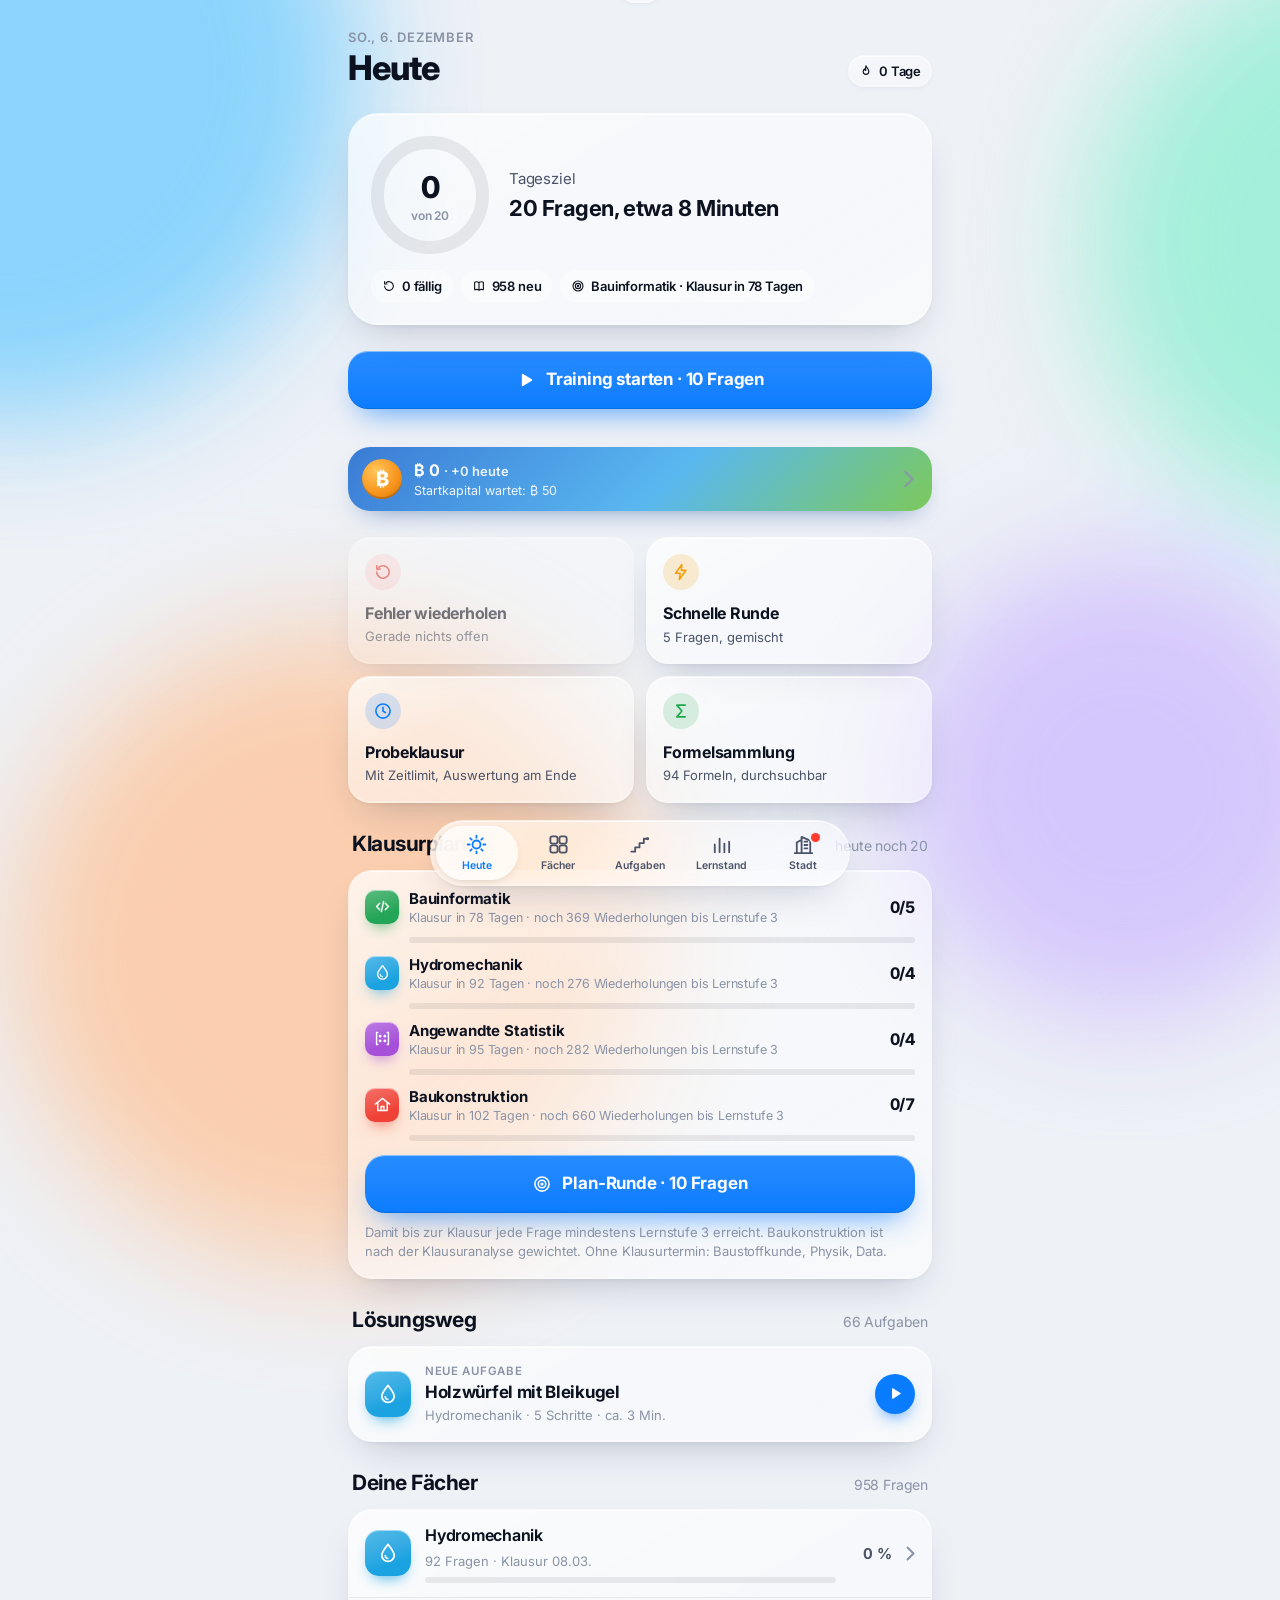
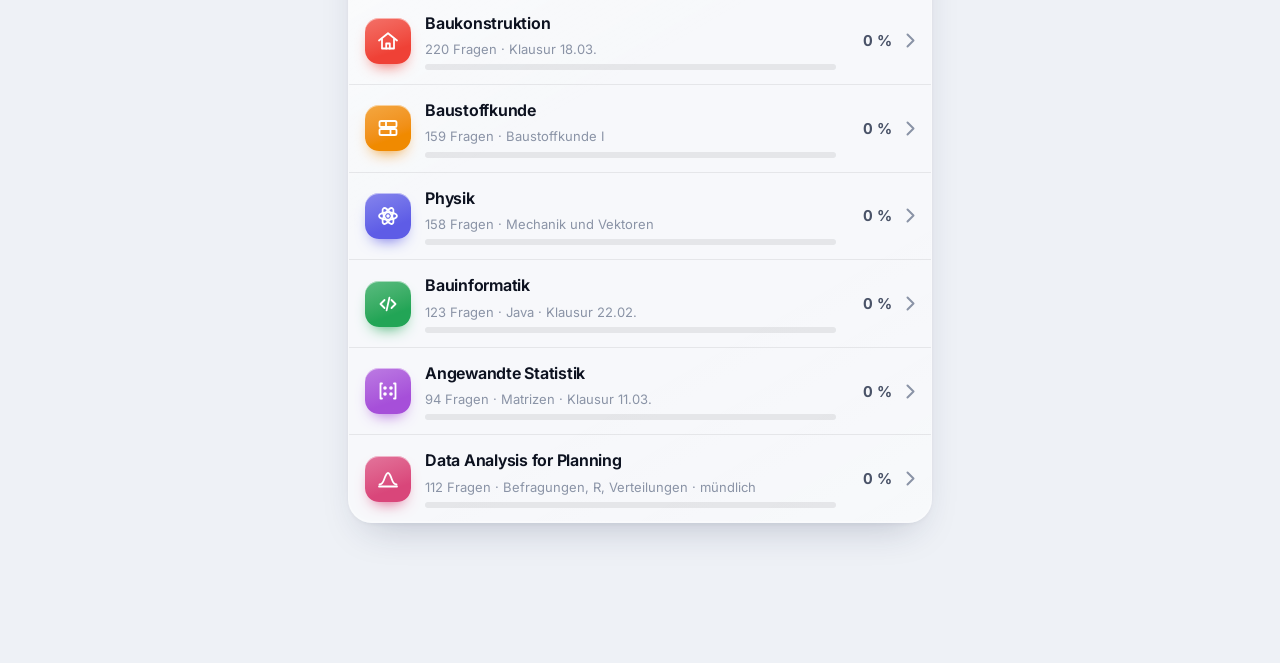
==== index.html @ c666f037 "Klausurduell 2.5: Erinnerungen per Push – Lernerinnerung, Serie in Gefahr, Werk vor Stillstand, Woch" ====
<!doctype html>
<html lang="de"><head><meta charset="utf-8">
<meta name="viewport" content="width=device-width, initial-scale=1, viewport-fit=cover">
<meta name="apple-mobile-web-app-capable" content="yes"><meta name="mobile-web-app-capable" content="yes">
<meta name="apple-mobile-web-app-status-bar-style" content="black-translucent">
<meta name="apple-mobile-web-app-title" content="Klausurduell">
<meta name="theme-color" content="#eef1f6" media="(prefers-color-scheme: light)">
<meta name="theme-color" content="#07090f" media="(prefers-color-scheme: dark)">
<link rel="manifest" href="manifest.webmanifest">
<link rel="apple-touch-icon" href="icons/icon-180.png">
<link rel="icon" type="image/png" href="icons/icon-192.png">
<style>:root{padding-top:env(safe-area-inset-top,0px);padding-bottom:env(safe-area-inset-bottom,0px)}[hidden]{display:none!important}</style>
<title>Klausurduell</title>
<link rel="preconnect" href="https://fonts.googleapis.com">
<link rel="preconnect" href="https://fonts.gstatic.com" crossorigin>
<link rel="stylesheet" href="https://fonts.googleapis.com/css2?family=Inter:wght@400;500;600;700;800&display=swap">
<style>
/* Layout: one-column iOS-style app, large titles, floating Liquid-Glass tab bar over a slow ambient light field. */
:root{
  --font: -apple-system, BlinkMacSystemFont, "SF Pro Text", "SF Pro Display", "Inter", "Segoe UI", system-ui, sans-serif;
  --bg:#eef1f6; --ink:#0d1220; --ink-2:#4a5368; --ink-3:#8a93a6;
  --glass:rgba(255,255,255,.52); --glass-strong:rgba(255,255,255,.72); --glass-soft:rgba(255,255,255,.34);
  --edge:rgba(255,255,255,.75); --edge-2:rgba(255,255,255,.25); --hair:rgba(13,18,32,.08);
  --shadow:0 18px 40px -18px rgba(28,40,80,.28), 0 2px 6px -2px rgba(28,40,80,.08);
  --spec:rgba(255,255,255,.85);
  --accent:#0a7cff; --accent-ink:#ffffff;
  --ok:#1fa64a; --ok-soft:rgba(52,199,89,.16); --bad:#e5342a; --bad-soft:rgba(255,69,58,.14); --warn:#f59e0b;
  --blob1:#7cc4ff; --blob2:#9be7d0; --blob3:#ffc4a3; --blob4:#c7b8ff;
  --scrim:rgba(10,14,25,.28);
  --c-hydro:#1aa3e0; --c-phys:#5e5ce6; --c-bsk:#f08a00; --c-bauko:#ef4136; --c-binf:#22a556; --c-stat:#a64fd9; --c-dap:#d9467a;
}
@media (prefers-color-scheme: dark){ :root:not([data-theme="light"]){
  --bg:#07090f; --ink:#f3f5fa; --ink-2:#b3bacb; --ink-3:#7b8397;
  --glass:rgba(40,46,62,.42); --glass-strong:rgba(56,63,84,.62); --glass-soft:rgba(30,35,48,.32);
  --edge:rgba(255,255,255,.18); --edge-2:rgba(255,255,255,.05); --hair:rgba(255,255,255,.08);
  --shadow:0 20px 44px -18px rgba(0,0,0,.7), 0 2px 6px -2px rgba(0,0,0,.4);
  --spec:rgba(255,255,255,.22);
  --accent:#2f8cff; --ok:#34c759; --ok-soft:rgba(52,199,89,.3); --bad:#ff5a4f; --bad-soft:rgba(255,69,58,.26);
  --blob1:#1d4f9a; --blob2:#0f5d55; --blob3:#6b2f3a; --blob4:#3a2c7a; --scrim:rgba(0,0,0,.5);
  color-scheme:dark }}
:root[data-theme="dark"]{
  --bg:#07090f; --ink:#f3f5fa; --ink-2:#b3bacb; --ink-3:#7b8397;
  --glass:rgba(40,46,62,.42); --glass-strong:rgba(56,63,84,.62); --glass-soft:rgba(30,35,48,.32);
  --edge:rgba(255,255,255,.18); --edge-2:rgba(255,255,255,.05); --hair:rgba(255,255,255,.08);
  --shadow:0 20px 44px -18px rgba(0,0,0,.7), 0 2px 6px -2px rgba(0,0,0,.4);
  --spec:rgba(255,255,255,.22);
  --accent:#2f8cff; --ok:#34c759; --ok-soft:rgba(52,199,89,.3); --bad:#ff5a4f; --bad-soft:rgba(255,69,58,.26);
  --blob1:#1d4f9a; --blob2:#0f5d55; --blob3:#6b2f3a; --blob4:#3a2c7a; --scrim:rgba(0,0,0,.5);
  color-scheme:dark }

*{box-sizing:border-box;-webkit-tap-highlight-color:transparent}
html,body{height:100%}
body{margin:0;background:var(--bg);color:var(--ink);font-family:var(--font);font-size:16px;line-height:1.4;
  -webkit-font-smoothing:antialiased;overflow-x:hidden;letter-spacing:-.011em}
button{font:inherit;color:inherit;border:0;background:none;cursor:pointer;padding:0}
button:focus-visible{outline:2px solid var(--accent);outline-offset:3px}
svg{display:block}

/* ambient light field */
.ambient{position:fixed;inset:-20%;z-index:0;pointer-events:none;filter:blur(60px) saturate(140%);opacity:.95}
.ambient i{position:absolute;border-radius:50%;opacity:.75;animation:drift 26s ease-in-out infinite alternate}
.ambient i:nth-child(1){width:55vmax;height:55vmax;left:-5%;top:-8%;background:var(--blob1)}
.ambient i:nth-child(2){width:46vmax;height:46vmax;right:-8%;top:10%;background:var(--blob2);animation-delay:-8s}
.ambient i:nth-child(3){width:50vmax;height:50vmax;left:15%;bottom:-15%;background:var(--blob3);animation-delay:-14s}
.ambient i:nth-child(4){width:36vmax;height:36vmax;right:10%;bottom:5%;background:var(--blob4);animation-delay:-20s}
.ambient.tint i:nth-child(1),.ambient.tint i:nth-child(4){background:var(--tint,var(--blob1));opacity:.42}
@keyframes drift{0%{transform:translate(0,0) scale(1)}50%{transform:translate(4%,6%) scale(1.08)}100%{transform:translate(-5%,2%) scale(.95)}}

/* glass material */
.glass{position:relative;background:var(--glass);border:1px solid var(--edge-2);
  -webkit-backdrop-filter:blur(26px) saturate(185%);backdrop-filter:blur(26px) saturate(185%);
  box-shadow:inset 0 1px 0 var(--edge), inset 0 -1px 0 var(--edge-2), var(--shadow);isolation:isolate}
.glass::before{content:"";position:absolute;inset:0;border-radius:inherit;pointer-events:none;z-index:-1;
  background:linear-gradient(150deg,var(--spec) 0%,transparent 34%,transparent 66%,rgba(255,255,255,.08) 100%);opacity:.55}
.press{transition:transform .35s cubic-bezier(.2,.9,.25,1.25), background-color .2s, box-shadow .2s}
.press:active{transform:scale(.965)}

/* shell */
.app{position:relative;z-index:1;max-width:620px;margin:0 auto;min-height:100%;
  padding-left:max(18px, env(safe-area-inset-left, 0px));padding-right:max(18px, env(safe-area-inset-right, 0px));
  padding-block:calc(18px + env(safe-area-inset-top, 0px)) 140px}
.view{display:flex;flex-direction:column;gap:26px;animation:viewIn .5s cubic-bezier(.2,.8,.2,1) both}
@keyframes viewIn{from{opacity:.0;transform:translateY(10px)}to{opacity:1;transform:none}}
.head{display:flex;align-items:flex-end;justify-content:space-between;gap:12px;padding-top:10px}
.eyebrow{font-size:13px;font-weight:600;color:var(--ink-3);text-transform:uppercase;letter-spacing:.06em}
h1{font-size:34px;line-height:1.08;font-weight:800;letter-spacing:-.03em;margin:4px 0 0;text-wrap:balance}
h2{font-size:21px;font-weight:700;letter-spacing:-.022em;margin:0}
.sec{display:flex;flex-direction:column;gap:12px}
.sec-h{display:flex;justify-content:space-between;align-items:baseline;padding:0 4px}
.sec-h small{color:var(--ink-3);font-size:14px}
.round{width:42px;height:42px;border-radius:50%;display:grid;place-items:center;flex:none}
.round svg{width:20px;height:20px}

/* today hero */
.hero{border-radius:30px;padding:22px;display:grid;grid-template-columns:auto 1fr;gap:16px 20px;align-items:center}
.ring{position:relative;width:118px;height:118px}
.ring svg{width:100%;height:100%;transform:rotate(-90deg)}
.ring .num{position:absolute;inset:0;display:flex;flex-direction:column;align-items:center;justify-content:center}
.ring .num b{font-size:30px;font-weight:800;letter-spacing:-.03em;font-variant-numeric:tabular-nums}
.ring .num span{font-size:12px;color:var(--ink-3);font-weight:600}
.hero-t{display:flex;flex-direction:column;gap:6px;min-width:0}
.hero-t .lbl{font-size:15px;color:var(--ink-2)}
.hero-t .big{font-size:22px;font-weight:700;letter-spacing:-.02em;line-height:1.2}
.chips{display:flex;gap:8px;flex-wrap:wrap;margin-top:6px}
.chip{display:inline-flex;align-items:center;gap:6px;font-size:13px;font-weight:600;padding:6px 10px;border-radius:99px;background:var(--glass-soft);border:1px solid var(--edge-2)}
.chip svg{width:14px;height:14px}
.cta{display:flex;align-items:center;justify-content:center;gap:10px;width:100%;height:58px;border-radius:20px;
  background:linear-gradient(180deg,color-mix(in srgb,var(--accent) 88%,white) 0%,var(--accent) 100%);color:var(--accent-ink);
  font-size:17px;font-weight:700;letter-spacing:-.01em;
  box-shadow:inset 0 1px 0 rgba(255,255,255,.45), inset 0 -1px 0 rgba(0,0,0,.12), 0 14px 30px -12px color-mix(in srgb,var(--accent) 70%,transparent)}
.cta svg{width:20px;height:20px}
.cta[disabled]{opacity:.45;pointer-events:none}
.tiles{display:grid;grid-template-columns:1fr 1fr;gap:12px}
.tile{border-radius:22px;padding:16px;display:flex;flex-direction:column;gap:12px;text-align:left;min-height:122px}
.tile .round{width:36px;height:36px}
.tile b{font-size:16px;font-weight:700;letter-spacing:-.015em}
.tile span{font-size:13px;color:var(--ink-2)}

/* subject icon */
.ico{width:46px;height:46px;border-radius:14px;display:grid;place-items:center;flex:none;color:#fff;
  background:linear-gradient(160deg,color-mix(in srgb,var(--c) 75%,white) 0%,var(--c) 70%);
  box-shadow:inset 0 1px 0 rgba(255,255,255,.5),0 8px 16px -8px var(--c)}
.ico svg{width:24px;height:24px}
.ico.sm{width:34px;height:34px;border-radius:10px}.ico.sm svg{width:19px;height:19px}

/* subject rows */
.list{border-radius:24px;overflow:hidden}
.row{display:flex;align-items:center;gap:14px;padding:14px 16px;width:100%;text-align:left}
.row+.row{border-top:1px solid var(--hair)}
.row .t{flex:1;min-width:0;display:flex;flex-direction:column;gap:6px}
.row .t b{font-size:16px;font-weight:650;letter-spacing:-.015em}
.row .t small{font-size:13px;color:var(--ink-3)}
.bar{height:6px;border-radius:99px;background:var(--hair);overflow:hidden}
.bar>div{height:100%;border-radius:inherit;background:var(--c,var(--accent));transition:width .8s cubic-bezier(.2,.8,.2,1)}
.row .pct{font-size:15px;font-weight:700;font-variant-numeric:tabular-nums;color:var(--ink-2);min-width:42px;text-align:right}
.chev{width:9px;height:15px;color:var(--ink-3);flex:none}

/* stats */
.statgrid{display:grid;grid-template-columns:repeat(3,1fr);gap:10px}
.stat{border-radius:20px;padding:14px;display:flex;flex-direction:column;gap:2px}
.stat b{font-size:26px;font-weight:800;letter-spacing:-.03em;font-variant-numeric:tabular-nums}
.stat span{font-size:12.5px;color:var(--ink-3);font-weight:600}
.panel{border-radius:24px;padding:18px;display:flex;flex-direction:column;gap:14px}
.week{display:grid;grid-template-columns:repeat(7,1fr);gap:8px;align-items:end;height:120px}
.week .col{display:flex;flex-direction:column;align-items:center;gap:6px;height:100%;justify-content:flex-end}
.week .b{width:100%;max-width:26px;border-radius:8px;background:var(--hair);position:relative;overflow:hidden;min-height:6px}
.week .b>div{position:absolute;inset:auto 0 0 0;background:linear-gradient(180deg,color-mix(in srgb,var(--accent) 70%,white),var(--accent));border-radius:inherit}
.week .col span{font-size:11.5px;color:var(--ink-3);font-weight:600}
.week .col.today span{color:var(--accent)}
.boxes{display:flex;flex-direction:column;gap:10px}
.boxrow{display:grid;grid-template-columns:92px 1fr 36px;gap:10px;align-items:center;font-size:14px}
.boxrow span:last-child{text-align:right;color:var(--ink-2);font-variant-numeric:tabular-nums;font-weight:600}
.boxrow .bar{height:10px}
.legend{font-size:13px;color:var(--ink-3);line-height:1.5}
.link{color:var(--accent);font-weight:600;font-size:15px;padding:12px 4px;text-align:left}
.link.danger{color:var(--bad)}


/* v2.1 Stadt-Spiel */
.gcity{position:relative;border-radius:30px;overflow:hidden;margin-top:14px;box-shadow:0 18px 40px -22px rgba(0,0,0,.45),inset 0 1px 0 rgba(255,255,255,.35)}
.gsvg{display:block;width:100%;height:auto;touch-action:manipulation}
.gtile{fill:transparent;cursor:pointer}.gtile.sel{fill:rgba(255,255,255,.28);stroke:#fff;stroke-width:2}
.gcloud{animation:gdrift var(--d,60s) linear infinite;transform:translateX(var(--o,0px))}
@keyframes gdrift{from{transform:translateX(-160px)}to{transform:translateX(620px)}}
.ghud{display:grid;grid-template-columns:repeat(3,1fr);gap:10px;margin-top:6px}
.gst{border-radius:20px;padding:10px 12px;display:flex;flex-direction:column;align-items:flex-start}
.gst b{font-size:20px;font-weight:750;letter-spacing:-.01em;font-variant-numeric:tabular-nums}.gst span{font-size:12px;color:var(--ink-3)}
.gchip{display:flex;flex-wrap:wrap;align-items:baseline;gap:4px 10px;margin:0 0 10px;padding:8px 12px;border-radius:14px;background:linear-gradient(135deg,rgba(247,147,26,.18),rgba(247,147,26,.06));border:1px solid rgba(247,147,26,.35)}
.gchip b{color:#d97706;font-size:15px}.gchip span{font-size:12.5px;color:var(--ink-2)}
.gchip.big{justify-content:center;margin:10px auto 4px;width:max-content;max-width:100%}.gchip.big b{font-size:18px}
.gcard{display:flex;align-items:center;gap:12px;width:100%;text-align:left;margin-top:12px;padding:12px 14px;border-radius:22px;color:#fff;
  background:linear-gradient(135deg,#3a7bd5,#5ab8f0 55%,#7cc95a);box-shadow:0 12px 28px -16px rgba(30,80,160,.7)}
.gcard .t{flex:1;min-width:0}.gcard b{display:block;font-size:16px}.gcard b small{font-weight:600;opacity:.9;font-size:13px}.gcard>.t>small{display:block;font-size:12.5px;opacity:.92;white-space:nowrap;overflow:hidden;text-overflow:ellipsis}
.gcard svg{width:18px;height:18px;opacity:.85}
.gcoin{flex:none;width:40px;height:40px;border-radius:50%;display:grid;place-items:center;font-weight:800;font-size:20px;color:#fff;background:radial-gradient(circle at 35% 30%,#ffc65a,#f7931a 60%,#c96f05);box-shadow:inset 0 -2px 0 rgba(0,0,0,.18)}
.gico{width:40px;height:40px;flex:none;display:grid;place-items:center;color:var(--c,var(--accent));background:color-mix(in srgb,var(--c,var(--accent)) 15%,transparent);border-radius:12px}
.gico svg{width:22px;height:22px}.gico.big{width:52px;height:52px;border-radius:16px}.gico.big svg{width:28px;height:28px}
.gopt{width:100%;text-align:left}.gopt.off{opacity:.5}
.gprice{flex:none;display:flex;flex-direction:column;align-items:flex-end;font-weight:700;font-size:14px;color:#d97706}.gprice small{font-weight:500;font-size:11.5px;color:var(--ink-3)}
.gbar{position:relative;height:10px;border-radius:5px;background:color-mix(in srgb,var(--ink-3) 22%,transparent);margin-top:8px}
.gbar i{position:absolute;left:0;top:0;bottom:0;border-radius:5px}.gbar em{position:absolute;top:-3px;bottom:-3px;width:2px;background:var(--ink-2);opacity:.6}
.gwel{background:linear-gradient(135deg,rgba(247,147,26,.16),rgba(90,184,240,.12))}
.gtab td:last-child{text-align:right;white-space:nowrap;font-weight:600}

/* ── 3D-STADT CSS START ── */
/* v2.2 3D-Stadt im Vollbild */
.c3{position:fixed;inset:0;z-index:25;overflow:hidden;touch-action:none;user-select:none;-webkit-user-select:none;-webkit-touch-callout:none;color:#fff;
  background:linear-gradient(var(--c3top,#3d8fe2),var(--c3hor,#cde9ff) 58%,var(--c3hor,#cde9ff));font-family:var(--font)}
.c3 canvas{position:absolute;inset:0;width:100%;height:100%;display:block;touch-action:none;outline:none}
body.c3on{overflow:hidden}
body.c3on .tabbar,body.c3on .ambient{display:none}
.c3g{background:rgba(18,26,46,.34);backdrop-filter:blur(16px) saturate(1.5);-webkit-backdrop-filter:blur(16px) saturate(1.5);border:1px solid rgba(255,255,255,.24);box-shadow:0 10px 26px -14px rgba(0,0,0,.55),inset 0 1px 0 rgba(255,255,255,.22)}
.c3.night .c3g{background:rgba(8,12,26,.5);border-color:rgba(255,255,255,.14)}
.c3top{position:absolute;left:0;right:0;top:0;padding:calc(env(safe-area-inset-top,0px) + 10px) max(12px,env(safe-area-inset-right,0px)) 0 max(12px,env(safe-area-inset-left,0px));display:flex;gap:8px;align-items:flex-start;pointer-events:none}
.c3top button,.c3top .c3chip{pointer-events:auto}
.c3btn{width:44px;height:44px;border-radius:22px;display:grid;place-items:center;color:#fff;flex:none}.c3btn svg{width:22px;height:22px}
.c3col{display:flex;flex-direction:column;gap:8px}
.c3mid{flex:1;min-width:0;display:flex;flex-direction:column;align-items:center;gap:6px}
.c3chips{display:flex;gap:6px;justify-content:center;flex-wrap:wrap}
.c3chip{height:40px;border-radius:20px;padding:0 12px 0 8px;display:flex;align-items:center;gap:6px;font-weight:750;font-size:15.5px;font-variant-numeric:tabular-nums;text-shadow:0 1px 2px rgba(0,0,0,.35)}
.c3chip svg{width:19px;height:19px;opacity:.95}.c3chip.pulse{animation:c3pulse .35s ease}
@keyframes c3pulse{50%{transform:scale(1.12)}}
.c3cn,.c3c{display:grid;place-items:center;width:26px;height:26px;border-radius:50%;font-style:normal;font-weight:800;font-size:14px;color:#fff;background:radial-gradient(circle at 35% 30%,#ffd27a,#f7931a 60%,#c96f05);box-shadow:inset 0 -2px 0 rgba(0,0,0,.2),0 2px 6px rgba(0,0,0,.25)}
.c3sub{font-size:12.5px;font-weight:650;padding:3px 10px;border-radius:12px;background:rgba(10,16,30,.28);text-shadow:0 1px 2px rgba(0,0,0,.4)}
.c3fly{position:absolute;inset:0;pointer-events:none;z-index:5}.c3c{position:fixed;left:0;top:0;width:28px;height:28px}
.c3bot{position:absolute;left:0;right:0;bottom:0;padding:0 max(18px,env(safe-area-inset-right,0px)) calc(env(safe-area-inset-bottom,0px) + 18px) max(18px,env(safe-area-inset-left,0px));display:flex;justify-content:space-between;align-items:flex-end;pointer-events:none;transition:opacity .25s,transform .25s}
.c3bot.hide{opacity:0;transform:translateY(20px)}.c3bot.hide .c3round{pointer-events:none}
.c3round{pointer-events:auto;width:78px;height:78px;border-radius:50%;display:flex;flex-direction:column;align-items:center;justify-content:center;gap:3px;font-size:12px;font-weight:750;color:#fff;
  border:1.5px solid rgba(255,255,255,.55);box-shadow:0 14px 28px -12px rgba(0,0,0,.6),inset 0 2px 0 rgba(255,255,255,.35),inset 0 -3px 0 rgba(0,0,0,.18);text-shadow:0 1px 2px rgba(0,0,0,.3)}
.c3round svg{width:28px;height:28px}
.c3round.learn{background:radial-gradient(circle at 35% 28%,#5fb0ff,#0a6be0 70%)}
.c3round.build{background:radial-gradient(circle at 35% 28%,#ffcf6a,#f08a00 70%)}
.c3hint{position:absolute;left:50%;transform:translateX(-50%);bottom:calc(env(safe-area-inset-bottom,0px) + 112px);display:flex;align-items:center;gap:10px;padding:8px 8px 8px 16px;border-radius:24px;font-size:14px;max-width:calc(100% - 32px)}
.c3x{width:32px;height:32px;border-radius:16px;display:grid;place-items:center;color:#fff;background:rgba(255,255,255,.18);flex:none}.c3x svg{width:16px;height:16px}
.c3drawer{position:absolute;left:10px;right:10px;bottom:calc(env(safe-area-inset-bottom,0px) + 10px);border-radius:28px;padding:12px 0 12px;transform:translateY(30px);opacity:0;transition:transform .3s cubic-bezier(.3,1.3,.5,1),opacity .25s}
.c3drawer.show{transform:none;opacity:1}
.c3dh{display:flex;align-items:center;justify-content:space-between;padding:0 12px 8px 18px}.c3dh b{display:block;font-size:17px}.c3dh small{font-size:12.5px;opacity:.85}
.c3cards{display:flex;gap:10px;overflow-x:auto;padding:2px 14px 4px;scroll-snap-type:x mandatory;touch-action:pan-x;-webkit-overflow-scrolling:touch;scrollbar-width:none}.c3cards::-webkit-scrollbar{display:none}
.c3card{flex:none;width:138px;border-radius:20px;padding:10px 11px 11px;scroll-snap-align:start;text-align:left;color:#fff;display:flex;flex-direction:column;gap:3px;background:rgba(255,255,255,.12);border:1px solid rgba(255,255,255,.2)}
.c3card .gico{background:color-mix(in srgb,var(--c,#fff) 30%,rgba(255,255,255,.15));color:#fff;margin-bottom:4px}
.c3card b{font-size:14.5px}.c3pr{font-size:12.5px;font-weight:700;color:#ffd27a}.c3card small{font-size:11.5px;opacity:.82;line-height:1.3;display:-webkit-box;-webkit-line-clamp:3;-webkit-box-orient:vertical;overflow:hidden}
.c3card.off{opacity:.55}
.c3wel{position:absolute;left:16px;right:16px;top:32%;max-width:420px;margin:0 auto;border-radius:28px;padding:20px;text-align:center}
.c3wel h2{margin:0 0 6px;font-size:21px}.c3wel p{margin:0 0 14px;font-size:14px;opacity:.9;line-height:1.4}
.c3labs{position:absolute;inset:0;pointer-events:none;overflow:hidden}
.c3lab,.c3lv,.c3tag{position:absolute;left:0;top:0;will-change:transform}
.c3lab{margin:-30px 0 0 -38px;width:76px;padding:4px 6px 6px;border-radius:12px;background:rgba(15,20,35,.62);text-align:center;box-shadow:0 4px 12px rgba(0,0,0,.3)}
.c3lab b{display:block;font-size:12px;font-variant-numeric:tabular-nums}.c3lab i{display:block;height:5px;border-radius:3px;background:rgba(255,255,255,.22);margin-top:3px;overflow:hidden}.c3lab em{display:block;height:100%;background:#7ee08f;border-radius:3px}
.c3lv{margin:-11px 0 0 -11px;width:22px;height:22px;border-radius:11px;display:grid;place-items:center;background:rgba(15,20,35,.66);border:1.5px solid rgba(255,255,255,.7);font-size:11.5px}
.c3tag{margin:-14px 0 0 -50px;width:100px;text-align:center;font-weight:750;font-size:14px;letter-spacing:.02em;text-shadow:0 1px 3px rgba(0,0,0,.6);opacity:.92}.c3tag small{display:block;font-weight:600;font-size:11px;opacity:.85}
.tab.dot::after{content:"";position:absolute;top:7px;left:calc(50% + 8px);width:9px;height:9px;border-radius:50%;background:#ff3b30;box-shadow:0 0 0 2px var(--bg)}
.gsnap{position:relative;display:block;width:100%;height:178px;margin-top:12px;padding:0;border-radius:24px;overflow:hidden;color:#fff;text-align:left;box-shadow:0 14px 30px -16px rgba(20,40,90,.6)}
.gsnap img{position:absolute;inset:0;width:100%;height:100%;object-fit:cover}
.gsnap .t{position:absolute;left:0;right:0;bottom:0;display:flex;align-items:center;gap:10px;padding:26px 14px 12px;background:linear-gradient(transparent,rgba(5,10,25,.72))}
.gsnap .t>div:not(.gcoin){flex:1;min-width:0}.gsnap b{display:block;font-size:16px}.gsnap b small{font-weight:600;font-size:13px;opacity:.9}.gsnap .t small{display:block;font-size:12.5px;opacity:.92;white-space:nowrap;overflow:hidden;text-overflow:ellipsis}
.gsnap .gcoin{width:36px;height:36px;font-size:18px}.gsnap svg{width:18px;height:18px;opacity:.85}
.gsnap .gdot{position:absolute;top:10px;right:10px;padding:4px 9px;border-radius:12px;background:#ff3b30;font-size:11.5px;font-weight:750}
.gtocity{display:flex;align-items:center;justify-content:center;gap:8px}
.c3wel.c3g,.c3drawer.c3g{backdrop-filter:none;-webkit-backdrop-filter:none;background:rgba(16,24,44,.86)}
.c3.night .c3wel.c3g,.c3.night .c3drawer.c3g{background:rgba(8,12,26,.9)}
body.c3on .toast{top:calc(118px + env(safe-area-inset-top,0px));opacity:0;transition:transform .45s cubic-bezier(.2,.9,.25,1.2),opacity .25s}
body.c3on .toast.show{opacity:1}

/* v2.3 Wirtschaft */
.ric{display:inline-grid;place-items:center;flex:none;border-radius:50%;background:var(--rc);box-shadow:inset 0 -1.5px 0 rgba(0,0,0,.2)}.ric svg{width:68%;height:68%}
.rcs{display:flex;flex-wrap:wrap;gap:4px 8px;align-items:center}.rc{display:inline-flex;align-items:center;gap:3px;font-weight:700;font-size:12.5px;font-variant-numeric:tabular-nums}.rc.miss{color:#ff7b72}
.sheet .rc.miss{color:var(--bad)}.c3cn.sm{width:15px;height:15px;font-size:9px}
.rcrow{display:flex;gap:8px;align-items:center;justify-content:center;flex-wrap:wrap;margin-top:8px;font-size:13px;color:var(--ink-2)}
.c3mini{display:flex;gap:8px;pointer-events:auto;margin-bottom:6px}
.c3sm{position:relative;width:62px;height:58px;border-radius:20px;display:flex;flex-direction:column;align-items:center;justify-content:center;gap:2px;color:#fff;font-size:10.5px;font-weight:700}.c3sm svg{width:22px;height:22px}
.c3sm em{position:absolute;top:-4px;right:-4px;min-width:20px;height:20px;padding:0 5px;border-radius:10px;background:#ff3b30;font-style:normal;font-size:11.5px;display:grid;place-items:center;box-shadow:0 0 0 2px rgba(0,0,0,.15)}
.c3btn.on{background:rgba(255,190,60,.55)}
.xpb{display:inline-block;width:46px;height:6px;border-radius:3px;background:rgba(255,255,255,.25);vertical-align:middle;overflow:hidden;margin:0 2px}.xpb em{display:block;height:100%;background:#7ee08f}
.c3card2{position:absolute;left:0;top:0;width:min(280px,calc(100vw - 20px));border-radius:22px;padding:12px;z-index:4;background:rgba(14,20,38,.9);backdrop-filter:none;-webkit-backdrop-filter:none;font-size:13.5px}
.c3card2 .ch{display:flex;align-items:center;gap:10px;margin-bottom:8px}.c3card2 .ch>div:nth-child(2){flex:1;min-width:0}.c3card2 .ch b{display:block;font-size:16px}.c3card2 .ch small{opacity:.75;font-size:12px}
.c3card2 .gico{width:36px;height:36px;border-radius:11px;color:#fff;background:color-mix(in srgb,var(--c,#7aa7ff) 40%,rgba(255,255,255,.12))}.c3card2 .gico svg{width:20px;height:20px}
.cline{display:flex;align-items:center;gap:6px;flex-wrap:wrap}.cline svg{width:18px;height:18px}.cline small{opacity:.7}
.cbar{height:7px;border-radius:4px;background:rgba(255,255,255,.18);margin:6px 0;overflow:hidden}.cbar i{display:block;height:100%;background:#7ee08f;border-radius:4px}
.cnote{display:block;opacity:.8;font-size:12px;line-height:1.35;margin:4px 0}.cwhy{display:block;color:#ffb199;font-size:12px;margin-top:4px}
.cbtns{display:flex;gap:6px;flex-wrap:wrap;margin-top:8px}.c3card2 .btn2.sm,.sheet .btn2.sm{height:34px;padding:0 12px;font-size:13px;border-radius:12px;flex:none}
.c3card2 .btn2{color:#fff;background:rgba(255,255,255,.14)}.c3card2 .btn2.acc{background:var(--accent)}
.cup{margin-top:10px;padding-top:10px;border-top:1px solid rgba(255,255,255,.14);display:flex;flex-direction:column;gap:6px}.cta.sm{height:40px;font-size:14px}.cta[data-off]{opacity:.5}
.cfoot{display:flex;justify-content:space-between;margin-top:8px}.cfoot .link{color:#cfe3ff;font-size:13px;display:inline-flex;align-items:center;gap:5px;padding:4px 0;margin:0}.cfoot svg{width:16px;height:16px}
.c3undo{position:absolute;left:50%;transform:translateX(-50%);top:calc(env(safe-area-inset-top,0px) + 112px);display:flex;align-items:center;gap:10px;padding:6px 6px 6px 14px;border-radius:20px;font-size:13.5px;z-index:5;white-space:nowrap}
.c3undo button{height:30px;padding:0 12px;border-radius:15px;background:rgba(255,255,255,.2);color:#fff;font-weight:700;font-size:13px}
.c3hint .btn2.sm{height:32px;padding:0 12px;font-size:13px;border-radius:12px;flex:none;color:#fff}
.c3bub{position:absolute;left:0;top:0;margin:-34px 0 0 -26px;min-width:52px;height:34px;padding:0 9px 0 5px;border-radius:17px;display:flex;align-items:center;gap:5px;color:#fff;font-size:13px;font-weight:800;
  background:rgba(255,255,255,.95);color:#1b2234;box-shadow:0 6px 14px rgba(0,0,0,.3);pointer-events:auto;will-change:transform}
.c3bub::after{content:"";position:absolute;left:50%;bottom:-6px;margin-left:-6px;border:6px solid transparent;border-bottom:0;border-top-color:rgba(255,255,255,.95)}
.c3bub.kz{background:rgba(30,36,55,.75);color:#cfd6e6;pointer-events:none;min-width:40px;margin-left:-20px}.c3bub.kz::after{border-top-color:rgba(30,36,55,.75)}
.c3bub.kc{background:linear-gradient(#ffe08a,#f4b12a)}.c3bub.kc svg{width:18px;height:18px}
.c3tabs{display:flex;gap:6px;overflow-x:auto;padding:0 14px 8px;scrollbar-width:none;touch-action:pan-x}.c3tabs::-webkit-scrollbar{display:none}
.c3tab{flex:none;height:32px;padding:0 13px;border-radius:16px;font-size:13px;font-weight:700;color:#fff;background:rgba(255,255,255,.12)}.c3tab.on{background:#fff;color:#1b2234}
.c3card .rcs{gap:3px 6px}.c3card .rc{font-size:11.5px}.c3card .ric{width:13px!important;height:13px!important}
.rgrid{display:grid;grid-template-columns:repeat(auto-fill,minmax(92px,1fr));gap:8px;margin:8px 0}
.rtile{display:flex;flex-direction:column;align-items:center;gap:3px;padding:10px 6px;border-radius:16px;background:var(--glass-soft);border:1px solid var(--hair);text-align:center}.rtile b{font-size:18px;font-variant-numeric:tabular-nums}.rtile small{font-size:11.5px;color:var(--ink-3);line-height:1.2}
.rtile svg{width:26px;height:26px}.rtile.pop{animation:rpop .5s both}.rtile.pop:nth-child(2){animation-delay:.08s}.rtile.pop:nth-child(3){animation-delay:.16s}.rtile.pop:nth-child(4){animation-delay:.24s}.rtile.pop:nth-child(5){animation-delay:.32s}.rtile.pop:nth-child(6){animation-delay:.4s}
@keyframes rpop{from{opacity:0;transform:scale(.6) translateY(10px)}}
.rh{font-size:15px;margin:16px 0 4px}
.ogrid{display:grid;grid-template-columns:1fr 1fr;gap:8px;margin-top:8px}
.ocard{display:flex;flex-direction:column;gap:4px;padding:10px;border-radius:16px;background:var(--glass-soft);border:1px solid var(--hair);min-height:132px}.ocard>b{font-size:14px}.ocard>small{font-size:12px;color:var(--ink-3)}
.ocard.ok{border-color:var(--ok);box-shadow:inset 0 0 0 1px var(--ok)}.ocard.lern{background:color-mix(in srgb,var(--accent) 8%,var(--glass-soft))}
.ocard.wait{align-items:center;justify-content:center;color:var(--ink-3);text-align:center}.ocard.wait svg{width:26px;height:26px;opacity:.5}
.orew{font-size:12px;font-weight:700;color:#d97706;display:flex;flex-wrap:wrap;align-items:center;gap:3px;margin-top:auto}
.obtn{display:flex;gap:6px;align-items:center}.obtn .btn2{flex:1}.c3x.dk{background:var(--glass-strong);color:var(--ink-2);width:32px;height:32px}
.shh{display:flex;gap:14px;align-items:center;margin-bottom:12px}
.recipe{display:flex;align-items:center;gap:8px;flex-wrap:wrap;font-size:15px}.recipe .arr{font-size:20px;color:var(--ink-3)}
.lchart{width:100%;height:auto;color:var(--ink-2)}
.opt>b{display:block;margin-bottom:4px}.orow{display:flex;align-items:center;gap:10px;padding:6px 0;border-top:1px solid var(--hair)}.orow>span{width:24px;height:24px;border-radius:12px;display:grid;place-items:center;font-size:12px;font-weight:800;background:var(--glass-strong);flex:none}
.orow.done>span{background:var(--ok);color:#fff}.orow>div{flex:1;min-width:0}.orow b{font-size:13.5px;display:block}.orow small{font-size:12px;color:var(--ink-3)}
.chest{width:84px;height:84px;margin:6px auto 4px;border-radius:24px;display:grid;place-items:center;color:#fff;animation:cshake .6s ease 2}.chest svg{width:52px;height:52px}
.chest.t0{background:linear-gradient(#c58a4c,#8a5a2b)}.chest.t1{background:linear-gradient(#e3e8ee,#9aa6b4)}.chest.t2{background:linear-gradient(#ffe08a,#e39b12)}
@keyframes cshake{25%{transform:rotate(-8deg)}75%{transform:rotate(8deg)}}
.rc small{font-weight:500;font-size:11.5px;opacity:.85;margin-left:1px}.ocard .rcs{flex-direction:column;align-items:flex-start;gap:2px}
/* ── 3D-STADT CSS ENDE ── */

/* tab bar */
.tabbar{position:fixed;z-index:20;left:50%;transform:translateX(-50%);bottom:calc(14px + env(safe-area-inset-bottom, 0px));
  width:min(420px, calc(100% - 32px - env(safe-area-inset-left,0px) - env(safe-area-inset-right,0px)));height:66px;border-radius:33px;
  display:grid;grid-template-columns:repeat(var(--tabs,4),1fr);padding:5px}
.tabbar .pill{position:absolute;top:5px;bottom:5px;left:5px;width:calc((100% - 10px)/var(--tabs,4));border-radius:28px;
  background:var(--glass-strong);box-shadow:inset 0 1px 0 var(--edge),0 4px 12px -6px rgba(0,0,0,.25);
  transition:transform .55s cubic-bezier(.3,1.35,.4,1)}
.tab{position:relative;z-index:1;display:flex;flex-direction:column;align-items:center;justify-content:center;gap:3px;
  font-size:10.5px;font-weight:600;color:var(--ink-2);border-radius:28px;white-space:nowrap}
.tab svg{width:23px;height:23px}
.tab.on{color:var(--accent)}

/* sheets */
.scrim{position:fixed;inset:0;z-index:40;background:var(--scrim);opacity:0;transition:opacity .3s}
.scrim.show{opacity:1}
.sheet{position:fixed;z-index:41;left:50%;bottom:0;width:min(620px,100%);transform:translate(-50%,105%);
  border-radius:30px 30px 0 0;padding:10px max(20px, env(safe-area-inset-left,0px)) calc(24px + env(safe-area-inset-bottom,0px)) max(20px, env(safe-area-inset-right,0px));
  transition:transform .5s cubic-bezier(.2,.9,.25,1);max-height:88%;overflow:auto;background:var(--glass-strong)}
.sheet.show{transform:translate(-50%,0)}
.grab{width:38px;height:5px;border-radius:9px;background:var(--ink-3);opacity:.45;margin:2px auto 14px}
.sheet{overscroll-behavior:contain;-webkit-overflow-scrolling:touch}
.sheet.drag{transition:none}
.sheet .sx{position:absolute;top:12px;right:14px;width:32px;height:32px;border-radius:50%;display:grid;place-items:center;background:var(--glass-soft);border:1px solid var(--edge-2);color:var(--ink-2);z-index:2}
.sheet .sx svg{width:15px;height:15px}
body.locked{position:fixed;left:0;right:0;overflow:hidden}
.sheet h2{margin-bottom:4px;padding-right:38px}
.sheet .sub{color:var(--ink-2);font-size:15px;margin:0 0 16px}
.topic{display:flex;align-items:center;gap:12px;padding:13px 4px;border-top:1px solid var(--hair);width:100%;text-align:left}
.topic b{flex:1;font-weight:600}
.topic small{color:var(--ink-3);font-variant-numeric:tabular-nums}
.topic small.tst{display:flex;align-items:center;gap:5px;font-size:12px;white-space:nowrap}
.stb{display:inline-flex;align-items:flex-end;gap:2px;height:11px;margin-right:5px;vertical-align:-1px}
.stb i{width:3px;border-radius:1.5px;background:color-mix(in srgb,var(--ink-3) 35%,transparent);display:block}
.stb i:nth-child(1){height:5px}.stb i:nth-child(2){height:8px}.stb i:nth-child(3){height:11px}
.stb i.on{background:var(--c)}
.tswitch{display:flex;align-items:center;gap:12px;width:100%;text-align:left;margin-top:16px;padding:12px 14px;border-radius:16px;background:var(--glass-strong,rgba(127,127,127,.08))}
.pushzeit{display:grid;grid-template-columns:1fr 1fr;gap:10px;margin:6px 0 2px}.pushzeit label{display:flex;flex-direction:column;gap:6px;font-size:13px;color:var(--ink-3);font-weight:600}.pushzeit input{height:44px;border-radius:12px;padding:0 10px;font:inherit;font-size:17px;color:var(--ink);background:var(--glass-soft);border:1px solid var(--edge-2)}
.tswitch .t{flex:1;min-width:0}.tswitch b{display:block;font-weight:600}.tswitch small{color:var(--ink-3);font-size:12.5px;line-height:1.35;display:block;margin-top:2px}
.sw{position:relative;flex:none;width:46px;height:28px;border-radius:14px;background:color-mix(in srgb,var(--ink-3) 40%,transparent);transition:background .2s}
.sw i{position:absolute;top:3px;left:3px;width:22px;height:22px;border-radius:50%;background:#fff;box-shadow:0 1px 3px rgba(0,0,0,.25);transition:transform .2s}
.sw.on{background:var(--ok)}.sw.on i{transform:translateX(18px)}
.btnrow{display:flex;gap:10px;margin-top:16px}
.btn2{flex:1;height:52px;border-radius:16px;font-weight:700;background:var(--glass-soft);border:1px solid var(--edge-2)}
.btn2.danger{background:var(--bad);color:#fff;border:0}

/* v1.6: Vorlesungsfolien */
.more>svg:not(.chev){width:17px;height:17px;flex:none}.more{white-space:nowrap}
.folview{position:fixed;inset:0;z-index:70;background:#0b0c10;display:flex;flex-direction:column;color:#fff}
.folview[hidden]{display:none}
.folhead{display:flex;align-items:center;gap:12px;padding:calc(10px + env(safe-area-inset-top,0px)) 14px 10px}
.folhead .t{flex:1;min-width:0}.folhead b{display:block;font-size:15px;white-space:nowrap;overflow:hidden;text-overflow:ellipsis}
.folhead small{color:rgba(255,255,255,.65);font-size:12.5px}
.folhead button{width:38px;height:38px;border-radius:50%;background:rgba(255,255,255,.14);display:grid;place-items:center;color:#fff;flex:none}
.folhead button svg{width:18px;height:18px}
.folimg{flex:1;overflow:auto;display:flex;align-items:center;justify-content:center;-webkit-overflow-scrolling:touch;touch-action:pan-x pan-y pinch-zoom}
.folimg img{width:100%;max-width:1400px;height:auto;display:block;background:#fff;border-radius:6px}
.folimg.zoom{align-items:flex-start;justify-content:flex-start}.folimg.zoom img{width:230%;max-width:none}
.folnav{display:flex;gap:10px;padding:10px 14px calc(14px + env(safe-area-inset-bottom,0px))}
.folnav button{flex:1;height:48px;border-radius:14px;background:rgba(255,255,255,.14);color:#fff;font-weight:700}
.folnav button:disabled{opacity:.35}
.folrow{display:flex;gap:10px;align-items:center;width:100%;text-align:left;padding:11px 2px;border-top:1px solid var(--hair)}
.folrow .nr{font-size:12px;font-weight:750;color:var(--ink-3);min-width:56px;font-variant-numeric:tabular-nums}
.folrow b{flex:1;font-weight:600;font-size:14.5px}
/* v1.6: Formeln, Plan, Probeklausur, Schwachstellen */
.fsearch{width:100%;height:46px;border-radius:14px;padding:0 14px;font:inherit;font-size:16px;color:var(--ink);background:var(--glass-soft);border:1px solid var(--edge-2);outline:none;margin:4px 0 10px}
.fsearch:focus{border-color:var(--accent)}
.fchips{display:flex;gap:6px;overflow-x:auto;padding-bottom:6px;margin-bottom:4px;scrollbar-width:none}
.fchips button{flex:none;padding:7px 11px;border-radius:99px;font-size:13px;font-weight:650;background:var(--glass-soft);border:1px solid var(--edge-2)}
.fchips button.on{background:var(--accent);color:var(--accent-ink);border-color:transparent}
.fgrp{margin:16px 0 4px;font-size:13px;font-weight:700;color:var(--ink-3);text-transform:uppercase;letter-spacing:.04em}
.fitem{padding:12px 2px;border-top:1px solid var(--hair)}
.fitem b{display:block;font-size:15px;margin-bottom:4px}
.fx{font-size:15.5px;font-weight:600;padding:9px 12px;border-radius:12px;background:color-mix(in srgb,var(--c,var(--accent)) 10%,transparent);font-variant-numeric:tabular-nums;line-height:1.5;word-break:break-word}
.fitem p{margin:6px 0 0;font-size:13.5px;color:var(--ink-2);line-height:1.45}
.plan{border-radius:24px;padding:16px;display:flex;flex-direction:column;gap:10px}
.prow{display:grid;grid-template-columns:auto 1fr auto;gap:10px;align-items:center}
.prow .t b{font-size:15px}.prow .t small{display:block;color:var(--ink-3);font-size:12.5px}
.prow .n{font-weight:750;font-variant-numeric:tabular-nums}
.pbar{grid-column:2/4;height:6px;border-radius:9px;background:var(--hair);overflow:hidden}.pbar div{height:100%;border-radius:9px;background:var(--c)}
.optrow{display:flex;flex-wrap:wrap;gap:8px;margin:6px 0 14px}
.optrow button{padding:9px 13px;border-radius:99px;font-size:14px;font-weight:650;background:var(--glass-soft);border:1px solid var(--edge-2)}
.optrow button.on{background:var(--accent);color:var(--accent-ink);border-color:transparent}
.qtimer{font-variant-numeric:tabular-nums}
.qtimer.low{color:var(--bad)}
.opt.sel{outline:2px solid var(--accent);outline-offset:-2px}
.ttable{width:100%;border-collapse:collapse;font-size:14px}
.ttable td{padding:8px 4px;border-top:1px solid var(--hair)}.ttable td:last-child{text-align:right;font-variant-numeric:tabular-nums;font-weight:650}
.rexp{font-size:13.5px;color:var(--ink-2);margin-top:4px}
.rexp summary{color:var(--accent);font-weight:650;cursor:pointer;list-style:none}
.weak .row small{color:var(--ink-3)}
/* v1.6: Selbst rechnen */
.calcbox{border-radius:24px;padding:16px;display:flex;flex-direction:column;gap:10px;margin-top:12px}
.cin{display:grid;grid-template-columns:auto 1fr auto;align-items:center;gap:8px;padding:10px 12px;border-radius:14px;border:1.5px solid var(--edge-2);background:var(--glass-soft);font-variant-numeric:tabular-nums;text-align:left;width:100%}
.cin.on{border-color:var(--accent)}
.cin.ok{border-color:var(--ok);background:color-mix(in srgb,var(--ok) 12%,transparent)}
.cin.shown{border-color:var(--warn);background:color-mix(in srgb,var(--warn) 12%,transparent)}
.cin .cl{font-weight:650;font-size:14.5px}
.cin .cv{font-size:17px;font-weight:600;min-height:22px;word-break:break-all}
.cin .cv.ph{color:var(--ink-3);font-weight:500}
.cin .cu{color:var(--ink-2);font-size:14px}
.cprev{font-size:13px;color:var(--ink-3);margin:-4px 4px 0;min-height:16px;font-variant-numeric:tabular-nums}
.cmsg{font-size:14px;line-height:1.45;padding:8px 12px;border-radius:12px;background:var(--glass-soft)}
.cmsg.no{background:var(--bad-soft);color:var(--ink)}
.cmsg.ok{background:color-mix(in srgb,var(--ok) 14%,transparent)}
.cmsg b{font-weight:650}
.keys{display:grid;grid-template-columns:repeat(5,1fr);gap:6px}
.keys button{height:44px;border-radius:12px;background:var(--glass-soft);border:1px solid var(--edge-2);font-size:16px;font-weight:600;color:var(--ink)}
.keys button.fn{font-size:13.5px;color:var(--ink-2)}
.keys button.op{color:var(--accent)}
.keys button.wide{grid-column:span 2}
.cvals{display:flex;flex-wrap:wrap;gap:6px}
.cvals button{font-size:12.5px;padding:6px 9px;border-radius:99px;background:color-mix(in srgb,var(--accent) 12%,transparent);color:var(--accent);font-weight:650;font-variant-numeric:tabular-nums}
.modebtn{display:flex;gap:14px;align-items:center;width:100%;text-align:left;padding:14px;border-radius:18px;margin-top:10px}
.modebtn b{display:block;font-size:16px}.modebtn small{color:var(--ink-2);font-size:13.5px;line-height:1.4}
.modebtn .round{background:var(--glass-soft)}
/* v1.6: Reihenfolge per Ziehen */
.pchip,.slot.filled{touch-action:none;-webkit-user-select:none;user-select:none;-webkit-touch-callout:none}
.ghost{position:fixed;z-index:50;pointer-events:none;margin:0;opacity:.96;transform:scale(1.04);box-shadow:0 14px 34px rgba(0,0,0,.28);transition:none}
.lift{opacity:.3}
.slot.over{border-color:var(--c);border-style:solid;background:color-mix(in srgb,var(--c) 10%,transparent)}
.fb .fig{margin:4px 0 2px}
/* v1.5: Anmerkungen */
.toast{width:max-content;max-width:calc(100vw - 32px);text-align:center}
.qtop .nbtn svg{width:19px;height:19px}
.kats{display:flex;flex-wrap:wrap;gap:8px;margin:2px 0 14px}
.kat{padding:9px 13px;border-radius:99px;font-size:14px;font-weight:600;background:var(--glass-soft);border:1px solid var(--edge-2);color:var(--ink)}
.kat.on{background:var(--accent);color:var(--accent-ink);border-color:transparent}
.ntext,.ntoken{width:100%;border-radius:16px;padding:12px 14px;font:inherit;font-size:16px;color:var(--ink);background:var(--glass-soft);border:1px solid var(--edge-2);outline:none}
.ntext{min-height:110px;resize:vertical;display:block}
.ntext:focus,.ntoken:focus{border-color:var(--accent)}
.nq{font-size:14px;line-height:1.45;color:var(--ink-2);background:var(--glass-soft);border-radius:14px;padding:10px 12px;margin:0 0 14px}
.nq b{color:var(--ink);font-weight:650}
.ncheck{display:flex;gap:10px;align-items:center;font-size:15px;margin-top:12px}
.ncheck input{width:20px;height:20px;accent-color:var(--accent);flex:none}
.nitem{display:flex;gap:10px;align-items:flex-start;padding:12px 2px;border-top:1px solid var(--hair)}
.nitem .t{flex:1;min-width:0;font-size:14.5px;line-height:1.4}
.nitem small{display:block;color:var(--ink-3);font-size:12.5px;margin-top:2px}
.nitem .del{color:var(--bad);font-size:13.5px;font-weight:650;padding:2px 4px;flex:none}
.btn2.acc{background:var(--accent);color:var(--accent-ink);border:0}
.sheet h3{font-size:17px;margin:22px 0 4px}
.steps{margin:6px 0 14px 20px;padding:0;color:var(--ink-2);font-size:14px;line-height:1.55}
.steps li{margin-bottom:4px}

/* quiz */
.quiz{position:fixed;inset:0;z-index:30;display:flex;flex-direction:column;background:var(--bg);
  padding-left:max(18px, env(safe-area-inset-left, 0px));padding-right:max(18px, env(safe-area-inset-right, 0px));
  padding-block:calc(12px + env(safe-area-inset-top, 0px)) calc(16px + env(safe-area-inset-bottom, 0px))}
.quiz .ambient{position:absolute}
.qwrap{position:relative;z-index:1;flex:1;display:flex;flex-direction:column;max-width:620px;width:100%;margin:0 auto;min-height:0}
.qtop{display:flex;align-items:center;gap:14px;padding:6px 0 18px}
.qtop .round{width:40px;height:40px}
.seg{flex:1;display:flex;gap:4px}
.seg i{flex:1;height:6px;border-radius:9px;background:var(--hair);transition:background .4s}
.seg i.done{background:var(--ink-3)}
.seg i.r{background:var(--ok)}.seg i.f{background:var(--bad)}
.seg i.cur{background:var(--ink)}
.qcount{font-size:14px;font-weight:700;color:var(--ink-2);font-variant-numeric:tabular-nums;min-width:40px;text-align:right}
.qbody{flex:1;overflow-y:auto;display:flex;flex-direction:column;gap:18px;padding-bottom:12px;min-height:0}
.qcard{border-radius:28px;padding:22px 20px;display:flex;flex-direction:column;gap:12px;animation:cardIn .55s cubic-bezier(.2,.9,.25,1.1) both}
@keyframes cardIn{from{opacity:0;transform:translateY(16px) scale(.98)}to{opacity:1;transform:none}}
.qmeta{display:flex;align-items:center;gap:10px;font-size:13px;font-weight:650;color:var(--ink-2)}
.qmeta .dot{width:8px;height:8px;border-radius:50%;background:var(--c)}
.qmeta .lab{min-width:0;overflow:hidden;text-overflow:ellipsis;white-space:nowrap}
.qmeta .typ{white-space:nowrap;margin-left:auto;font-size:11.5px;text-transform:uppercase;letter-spacing:.07em;color:var(--ink-3)}
.qtext{font-size:22px;font-weight:700;letter-spacing:-.022em;line-height:1.28;text-wrap:balance}
.opts{display:flex;flex-direction:column;gap:10px}
.opt{display:flex;align-items:center;gap:14px;width:100%;text-align:left;padding:15px 16px;border-radius:20px;font-size:16px;font-weight:550;line-height:1.3;min-height:58px}
.opt .k{width:28px;height:28px;border-radius:50%;flex:none;display:grid;place-items:center;font-size:13px;font-weight:700;color:var(--ink-3);border:1.5px solid var(--hair)}
.opt .k svg{width:16px;height:16px}
.opt.ok{background:var(--ok-soft);border-color:color-mix(in srgb,var(--ok) 45%,transparent)}
.opt.ok .k{background:var(--ok);border-color:var(--ok);color:#fff}
.opt.no{background:var(--bad-soft);border-color:color-mix(in srgb,var(--bad) 45%,transparent);animation:shake .4s}
.opt.no .k{background:var(--bad);border-color:var(--bad);color:#fff}
.opt.dim{opacity:.5}
.opt[disabled]{cursor:default}
@keyframes shake{20%{transform:translateX(-6px)}40%{transform:translateX(5px)}60%{transform:translateX(-3px)}80%{transform:translateX(2px)}}
.wfrow{display:grid;grid-template-columns:1fr 1fr;gap:12px}
.wf{height:96px;border-radius:24px;display:flex;flex-direction:column;align-items:center;justify-content:center;gap:8px;font-size:17px;font-weight:700}
.wf svg{width:28px;height:28px}
.wf.ok{background:var(--ok-soft)}.wf.no{background:var(--bad-soft);animation:shake .4s}.wf.dim{opacity:.45}
.hint{font-size:13.5px;color:var(--ink-3);padding:0 4px}
/* ordering */
.slots{display:flex;flex-direction:column;gap:8px}
.slot{display:flex;align-items:center;gap:12px;min-height:52px;padding:10px 14px;border-radius:16px;border:1.5px dashed var(--hair);font-size:15px;font-weight:550;text-align:left;width:100%}
.slot .n{width:26px;height:26px;border-radius:50%;flex:none;display:grid;place-items:center;font-size:13px;font-weight:700;background:var(--hair);color:var(--ink-2)}
.slot.filled{border-style:solid;border-color:var(--edge-2);background:var(--glass-strong)}
.slot.filled .n{background:var(--c,var(--accent));color:#fff}
.slot.ok{background:var(--ok-soft)}.slot.ok .n{background:var(--ok)}
.slot.no{background:var(--bad-soft)}.slot.no .n{background:var(--bad)}
.pool{display:flex;flex-wrap:wrap;gap:8px}
.pchip{padding:11px 14px;border-radius:16px;font-size:15px;font-weight:550;text-align:left;line-height:1.3;max-width:100%}
/* pairs */
.pairs{display:grid;grid-template-columns:1fr 1fr;gap:10px}
.pairs .colp{display:flex;flex-direction:column;gap:10px;min-width:0}
.pc{min-height:60px;padding:10px 12px;border-radius:16px;font-size:14.5px;font-weight:600;text-align:left;line-height:1.25;width:100%;overflow-wrap:anywhere}
.pc.sel{box-shadow:inset 0 0 0 2px var(--accent), var(--shadow)}
.pc.done{color:var(--ink);opacity:.95;background:color-mix(in srgb,var(--m) 22%,transparent);border-color:color-mix(in srgb,var(--m) 50%,transparent)}
.pc.wrong{animation:shake .4s;background:var(--bad-soft)}
/* feedback */
.fb{border-radius:26px;padding:18px;display:flex;flex-direction:column;gap:12px;animation:fbIn .5s cubic-bezier(.2,.9,.25,1.15) both}
@keyframes fbIn{from{opacity:0;transform:translateY(24px)}to{opacity:1;transform:none}}
.fb .fh{display:flex;align-items:center;gap:12px}
.fb .badge{width:38px;height:38px;border-radius:50%;display:grid;place-items:center;color:#fff;flex:none}
.fb .badge svg{width:20px;height:20px}
.fb .badge.ok{background:var(--ok)}.fb .badge.no{background:var(--bad)}
.fb .fh b{font-size:18px;font-weight:750;letter-spacing:-.02em}
.fb p{margin:0;font-size:15.5px;line-height:1.45;color:var(--ink)}
.fb .src{display:flex;align-items:center;gap:6px;font-size:13px;color:var(--ink-3);font-weight:600}
.fb .src svg{width:14px;height:14px}
.fb ol{margin:0;padding-left:20px;font-size:14.5px;color:var(--ink-2);display:flex;flex-direction:column;gap:3px}
.qfoot{padding-top:10px}
.fig{margin:2px -4px 0;padding:10px 8px 4px;border-radius:18px;background:color-mix(in srgb,var(--glass-soft) 70%,transparent);border:1px solid var(--edge-2)}
.fig svg{width:100%;height:auto;max-height:210px}
.fig text{font-family:var(--font);font-size:13px}
.more{display:inline-flex;align-items:center;gap:6px;align-self:flex-start;font-size:14px;font-weight:650;color:var(--accent);padding:6px 0}
.more .chev{width:8px;height:12px;color:var(--accent);transition:transform .3s}
.more.open .chev{transform:rotate(90deg)}
.moretext{border-top:1px solid var(--hair);padding-top:12px;display:flex;flex-direction:column;gap:4px;animation:fbIn .4s both}
.moretext b{font-size:13px;color:var(--ink-3);text-transform:uppercase;letter-spacing:.06em}
.moretext p{font-size:15px;line-height:1.5;color:var(--ink-2)}
/* result */
.res{display:flex;flex-direction:column;gap:22px;align-items:stretch;padding-top:8px;animation:viewIn .5s both}
.res .ring{width:170px;height:170px;margin:6px auto 0}
.res .ring .num b{font-size:44px}
.res h1{text-align:center}
.res .sub{text-align:center;color:var(--ink-2);margin:-12px 0 0}
.rlist{border-radius:24px;overflow:hidden}
.ritem{display:flex;gap:12px;padding:13px 16px;align-items:flex-start;font-size:14.5px;line-height:1.35}
.ritem+.ritem{border-top:1px solid var(--hair)}
.ritem .m{width:22px;height:22px;border-radius:50%;flex:none;display:grid;place-items:center;color:#fff;margin-top:1px}
.ritem .m svg{width:13px;height:13px}
.ritem .m.ok{background:var(--ok)}.ritem .m.no{background:var(--bad)}
.ritem small{display:block;color:var(--ink-3);font-size:12.5px;margin-top:2px}
.empty{padding:18px;text-align:center;color:var(--ink-3);font-size:14.5px}
.toast{position:fixed;z-index:60;left:50%;top:calc(16px + env(safe-area-inset-top,0px));transform:translate(-50%,-150%);padding:12px 18px;border-radius:99px;font-weight:650;font-size:14.5px;transition:transform .45s cubic-bezier(.2,.9,.25,1.2)}
.toast.show{transform:translate(-50%,0)}

/* Lösungsweg-Trainer */
.seg i.h{background:var(--warn)}
.feature{border-radius:24px;padding:16px;display:flex;align-items:center;gap:14px;text-align:left;width:100%}
.feature .t{flex:1;min-width:0;display:flex;flex-direction:column;gap:3px}
.feature .t .eyebrow{font-size:11.5px}
.feature .t b{font-size:17px;font-weight:700;letter-spacing:-.018em;line-height:1.25}
.feature .t small{font-size:13px;color:var(--ink-3)}
.feature .round{width:40px;height:40px;background:var(--accent);color:#fff;box-shadow:0 8px 18px -8px var(--accent)}
.feature .round svg{width:17px;height:17px}
.st{font-size:12px;font-weight:700;padding:4px 9px;border-radius:99px;background:var(--glass-soft);color:var(--ink-2);white-space:nowrap;font-variant-numeric:tabular-nums}
.st.new{color:var(--accent);background:color-mix(in srgb,var(--accent) 14%,transparent)}
.st.due{color:var(--warn);background:color-mix(in srgb,var(--warn) 16%,transparent)}
.st.ok{color:var(--ok);background:var(--ok-soft)}
.task .qtext{font-size:21px}
.angabe{font-size:15.5px;line-height:1.48;margin:0;color:var(--ink)}
.geg{display:flex;flex-wrap:wrap;gap:6px}
.geg span{font-size:13.5px;font-weight:600;padding:6px 10px;border-radius:12px;background:var(--glass-soft);border:1px solid var(--edge-2);font-variant-numeric:tabular-nums}
.ges{font-size:14.5px;color:var(--ink-2);line-height:1.4}.ges b{color:var(--ink)}
.path{border-radius:24px;overflow:hidden}
.path .ph{font-size:12px;font-weight:700;color:var(--ink-3);text-transform:uppercase;letter-spacing:.06em;padding:12px 16px 4px}
.pstep{display:flex;gap:12px;padding:11px 16px;align-items:flex-start}
.pstep+.pstep{border-top:1px solid var(--hair)}
.pstep .n{width:24px;height:24px;border-radius:50%;flex:none;display:grid;place-items:center;color:#fff;font-size:12px;font-weight:700;background:var(--ok);margin-top:1px}
.pstep .n.half{background:var(--warn)}.pstep .n.no{background:var(--bad)}
.pstep>div{font-size:14.5px;font-weight:600;line-height:1.35;min-width:0}
.pstep small{display:block;color:var(--ink-2);font-weight:500;font-size:13.5px;margin-top:3px;font-variant-numeric:tabular-nums;line-height:1.45}
.stepcard{border-radius:28px;padding:20px;display:flex;flex-direction:column;gap:14px;animation:cardIn .55s cubic-bezier(.2,.9,.25,1.1) both;scroll-margin-top:8px}
.stepcard .eyebrow{color:var(--c,var(--ink-3))}
.stepq{font-size:19px;font-weight:700;letter-spacing:-.02em;line-height:1.3;text-wrap:balance}
.calc{font-size:15px;font-weight:650;padding:12px 14px;border-radius:14px;background:color-mix(in srgb,var(--c,var(--accent)) 12%,transparent);border:1px solid color-mix(in srgb,var(--c,var(--accent)) 28%,transparent);font-variant-numeric:tabular-nums;line-height:1.5;overflow-wrap:anywhere}
.fb .badge.half{background:var(--warn)}
.tsrc{display:flex;align-items:center;gap:6px;font-size:13px;color:var(--ink-3);font-weight:600}
.tsrc svg{width:14px;height:14px;flex:none}
.fb .tip{font-size:14px;color:var(--ink-3)}
.ritem .m.half{background:var(--warn)}
@media (max-width:380px){ .tab{font-size:9.5px} h1{font-size:30px} .hero{grid-template-columns:1fr;justify-items:center;text-align:center} .hero-t{align-items:center} .qtext{font-size:20px} .statgrid b{font-size:22px} }
@media (prefers-reduced-motion: reduce){ *,*::before,*::after{animation:none!important;transition:none!important} }
</style>
</head><body>


<div class="ambient" id="amb"><i></i><i></i><i></i><i></i></div>
<main class="app" id="app"></main>
<nav class="tabbar glass" id="tabbar" aria-label="Navigation">
  <div class="pill" id="pill"></div>
  <button class="tab on" data-tab="heute" aria-label="Heute"><svg viewBox="0 0 24 24" fill="none" stroke="currentColor" stroke-width="1.9" stroke-linecap="round"><circle cx="12" cy="12" r="4.2"/><path d="M12 2.8v2.1M12 19.1v2.1M2.8 12h2.1M19.1 12h2.1M5.5 5.5 7 7M17 17l1.5 1.5M5.5 18.5 7 17M17 7l1.5-1.5"/></svg>Heute</button>
  <button class="tab" data-tab="faecher" aria-label="Fächer"><svg viewBox="0 0 24 24" fill="none" stroke="currentColor" stroke-width="1.9" stroke-linejoin="round"><rect x="3.5" y="3.5" width="7.5" height="7.5" rx="2.2"/><rect x="13" y="3.5" width="7.5" height="7.5" rx="2.2"/><rect x="3.5" y="13" width="7.5" height="7.5" rx="2.2"/><rect x="13" y="13" width="7.5" height="7.5" rx="2.2"/></svg>Fächer</button>
  <button class="tab" data-tab="aufgaben" aria-label="Aufgaben"><svg viewBox="0 0 24 24" fill="none" stroke="currentColor" stroke-width="1.9" stroke-linecap="round" stroke-linejoin="round"><path d="M3.5 19.5h4v-4.5h4.5v-4.5h4.5V6h4"/><circle cx="20.5" cy="6" r="0.6" fill="currentColor"/></svg>Aufgaben</button>
  <button class="tab" data-tab="stand" aria-label="Lernstand"><svg viewBox="0 0 24 24" fill="none" stroke="currentColor" stroke-width="1.9" stroke-linecap="round"><path d="M5 20V12M10 20V6M15 20v-9M20 20V9"/></svg>Lernstand</button>
  <button class="tab" data-tab="stadt" aria-label="Stadt"><svg viewBox="0 0 24 24" fill="none" stroke="currentColor" stroke-width="1.9" stroke-linecap="round" stroke-linejoin="round"><path d="M3 21h18M5 21V10l5-3v14M10 21V4l9 4v13M13 9h3M13 12.5h3M13 16h3"/></svg>Stadt</button>
</nav>
<div class="scrim" id="scrim" hidden></div>
<div class="sheet glass" id="sheet" role="dialog" aria-modal="true" hidden></div>
<section class="quiz" id="quiz" hidden></section>
<div class="toast glass" id="toast" role="status"></div>

<script src="three.min.js"></script>
<script src="fragen.js"></script>
<script>
/* Abbildungen für Bildfragen (SVG, Farben aus den Theme-Tokens) */
const FIG = (() => {
  const S = (inner, h=180) => `<svg viewBox="0 0 320 ${h}" role="img" aria-hidden="true">${inner}</svg>`;
  const ink = "stroke:var(--ink);fill:none", ink2 = "fill:var(--ink-2)", acc = "stroke:var(--accent)";
  const water = "fill:color-mix(in srgb,var(--c-hydro) 24%,transparent)";
  const t = (x,y,s,anchor="middle",extra="") => `<text x="${x}" y="${y}" text-anchor="${anchor}" style="${ink2};${extra}">${s}</text>`;
  const arrow = (id,col) => `<defs><marker id="${id}" viewBox="0 0 10 10" refX="9" refY="5" markerWidth="6" markerHeight="6" orient="auto-start-reverse"><path d="M0,0L10,5L0,10z" style="fill:${col}"/></marker></defs>`;
  const bell = (x0,x1,base,mu,sig,amp) => { let d=""; for(let x=x0;x<=x1;x+=3){const z=(x-mu)/sig;d+=(d?"L":"M")+x+","+(base-amp*Math.exp(-.5*z*z)).toFixed(1);} return d; };
  return {
    druck: () => S(arrow("ad","var(--accent)")+`
      <rect x="40" y="35" width="130" height="115" style="${water}"/>
      <path d="M40 35H170" style="stroke:var(--c-hydro);stroke-width:2"/><path d="M58 26l6 8 6-8z" style="fill:var(--c-hydro)"/>
      <rect x="170" y="20" width="14" height="130" rx="2" style="fill:var(--ink-3);opacity:.55"/>
      <path d="M20 150H300" style="${ink};stroke-width:1.5"/>
      <path d="M184 35V150H274Z" style="fill:color-mix(in srgb,var(--accent) 16%,transparent);${acc};stroke-width:1.5"/>
      <path d="M220 90H186M247 120H186M262 140H186" style="${acc};stroke-width:1.2" marker-end="url(#ad)"/>
      <path d="M28 35V150M24 35H32M24 150H32" style="${ink};stroke-width:1"/>${t(16,97,"h")}
      ${t(229,168,"ρ·g·h")}${t(296,96,"F = ?","middle","fill:var(--accent);font-weight:700")}`),
    poren: () => S(`
      <rect x="30" y="28" width="260" height="124" rx="3" style="fill:color-mix(in srgb,var(--ink-3) 38%,transparent);stroke:var(--ink);stroke-width:1.5"/>
      <circle cx="82" cy="92" r="17" style="fill:var(--bg);stroke:var(--ink);stroke-width:1.3"/>${t(82,97,"A","middle","font-weight:700")}
      <path d="M162 28C150 58 180 78 164 106S170 138 168 152" style="stroke:color-mix(in srgb,var(--c-hydro) 70%,transparent);stroke-width:11;fill:none"/>
      ${t(194,96,"B","middle","font-weight:700")}
      <path d="M244 29C240 52 252 70 246 92" style="stroke:var(--bg);stroke-width:11;fill:none"/>
      <circle cx="246" cy="100" r="13" style="fill:var(--bg)"/>${t(246,105,"C","middle","font-weight:700")}
      ${t(160,172,"blau: Wasser in den Kapillaren")}`),
    emodul: () => S(arrow("ae","var(--ink-2)")+`
      <path d="M40 18V150H300" style="${ink};stroke-width:1.5"/>${t(304,154,"ε","start")}${t(32,24,"σ","end")}
      <path d="M40 40H200" style="stroke:var(--ink-3);stroke-dasharray:4 4"/>${t(46,33,"Festigkeit (größte Spannung)","start","font-size:12px")}
      <path d="M40 150L110 70C140 40 175 36 200 40S250 48 265 54" style="${acc};stroke-width:2.5;fill:none"/>
      <path d="M259 47l12 14" style="${ink};stroke-width:1.5"/>
      <path d="M60 127H90V93" style="stroke:var(--warn);stroke-width:2;fill:none"/>
      ${t(75,141,"Δε","middle","font-size:12px")}${t(96,114,"Δσ","start","font-size:12px")}
      ${t(124,104,"Steigung = E = Δσ / Δε","start","fill:var(--accent);font-weight:700;font-size:12.5px")}
      <path d="M42 170H263" style="stroke:var(--ink-2);stroke-width:1" marker-start="url(#ae)" marker-end="url(#ae)"/>${t(152,185,"Bruchdehnung (wie weit bis zum Bruch)","middle","font-size:12px")}`, 192),
    kapillar: () => S(`
      <rect x="20" y="110" width="120" height="50" style="${water}"/><path d="M20 110H140" style="stroke:var(--c-hydro);stroke-width:1.5"/>
      <path d="M72 150V62Q80 70 88 62V150Z" style="${water}"/><path d="M72 62Q80 70 88 62" style="stroke:var(--c-hydro);stroke-width:2;fill:none"/>
      <path d="M72 30V152M88 30V152" style="${ink};stroke-width:1.5"/>
      <rect x="180" y="110" width="120" height="50" style="fill:color-mix(in srgb,var(--ink-3) 45%,transparent)"/><path d="M180 110H300" style="stroke:var(--ink-3);stroke-width:1.5"/>
      <path d="M232 152V128Q240 120 248 128V152Z" style="fill:color-mix(in srgb,var(--ink-3) 45%,transparent)"/><path d="M232 128Q240 120 248 128" style="stroke:var(--ink-3);stroke-width:2;fill:none"/>
      <path d="M232 30V152M248 30V152" style="${ink};stroke-width:1.5"/>
      ${t(80,176,"links: Wasser")}${t(240,176,"rechts: ?")}`),
    schichtung: () => S(`
      <rect x="40" y="30" width="100" height="50" style="fill:color-mix(in srgb,var(--warn) 22%,transparent)"/>
      <rect x="40" y="80" width="100" height="70" style="${water}"/>
      <path d="M40 22V150H140V22" style="${ink};stroke-width:1.5"/>${t(90,60,"?")}${t(90,120,"Wasser")}
      <path d="M160 30V150" style="${ink};stroke-width:1.2"/><path d="M160 30L190 80L260 150H160Z" style="fill:color-mix(in srgb,var(--accent) 16%,transparent);${acc};stroke-width:1.8"/>
      <path d="M40 80H290" style="stroke:var(--ink-3);stroke-dasharray:4 4"/>${t(262,166,"p")}${t(168,22,"Tiefe ↓","start")}`),
    schwimmen: () => S(`
      <rect x="20" y="95" width="280" height="70" style="${water}"/><path d="M20 95H300" style="stroke:var(--c-hydro);stroke-width:2"/>
      <rect x="110" y="60" width="100" height="80" rx="4" style="fill:var(--glass-strong);stroke:var(--ink);stroke-width:1.5"/>
      <path d="M234 60V140M230 60H238M230 140H238" style="${ink};stroke-width:1"/>${t(244,104,"H","start")}
      <path d="M266 95V140M262 95H270M262 140H270" style="${ink};stroke-width:1"/>${t(274,122,"h_W","start")}
      <path d="M92 60V95M88 60H96M88 95H96" style="${acc};stroke-width:2"/>${t(82,82,"?","end","fill:var(--accent);font-weight:700;font-size:16px")}`),
    sigeps: () => S(`
      <path d="M40 15V155H305" style="${ink};stroke-width:1.5"/>${t(300,172,"ε","end")}${t(30,22,"σ","end")}
      <path d="M40 155L112 50" style="stroke:var(--c-bauko);stroke-width:2.2;fill:none"/><path d="M106 44l12 12M118 44l-12 12" style="stroke:var(--c-bauko);stroke-width:1.5"/>${t(124,42,"A","start","font-weight:700")}
      <path d="M40 155L70 82H130Q190 82 232 48L255 58" style="stroke:var(--accent);stroke-width:2.2;fill:none"/>${t(262,60,"B","start","font-weight:700")}
      <path d="M40 155Q210 152 292 92" style="stroke:var(--c-stat);stroke-width:2.2;fill:none"/>${t(296,92,"C","start","font-weight:700")}
      <path d="M40 155Q75 95 120 98Q160 102 190 132" style="stroke:var(--c-bsk);stroke-width:2.2;fill:none"/>${t(118,90,"D","middle","font-weight:700")}`),
    woehler: () => S(`
      <path d="M45 15V150H305" style="${ink};stroke-width:1.5"/>${t(300,168,"Lastspiele N (log)","end")}${t(38,24,"σ_a","end")}
      <path d="M52 34Q120 50 175 108Q190 116 205 116H300" style="${acc};stroke-width:2.4;fill:none"/>
      <path d="M205 116H300" style="stroke:var(--accent);stroke-width:5;opacity:.25"/>${t(252,104,"?","middle","fill:var(--accent);font-weight:700")}`),
    pfettendach: () => S(`
      <path d="M30 142H290" style="${ink};stroke-width:3"/>
      <path d="M40 140L160 38L280 140" style="stroke:var(--c-bsk);stroke-width:5;fill:none;stroke-linejoin:round"/>
      <rect x="94" y="90" width="13" height="13" style="fill:var(--c-bauko)"/><rect x="214" y="90" width="13" height="13" style="fill:var(--c-bauko)"/>
      <rect x="97" y="103" width="7" height="38" style="fill:var(--ink-3)"/><rect x="217" y="103" width="7" height="38" style="fill:var(--ink-3)"/>
      ${t(56,98,"①","middle","font-size:17px;font-weight:700")}${t(132,108,"②","middle","font-size:17px;font-weight:700")}${t(84,130,"③","middle","font-size:17px;font-weight:700")}`),
    traeger: () => S(arrow("aq","var(--accent)")+`
      <path d="M50 36H270" style="${acc};stroke-width:1.5"/>${[50,72,94,116,138,160,182,204,226,248,270].map(x=>`<path d="M${x} 36V64" style="${acc};stroke-width:1.2" marker-end="url(#aq)"/>`).join("")}${t(160,28,"q","middle","fill:var(--accent);font-weight:700")}
      <path d="M50 70H270" style="stroke:var(--ink);stroke-width:5"/>
      <path d="M50 72l-10 18h20z" style="fill:none;stroke:var(--ink);stroke-width:1.5"/><circle cx="270" cy="80" r="8" style="fill:none;stroke:var(--ink);stroke-width:1.5"/><path d="M36 92H64M256 90H284" style="${ink};stroke-width:1.5"/>
      ${t(50,110,"A")}${t(270,110,"B")}<path d="M50 128H270M50 122V134M270 122V134" style="${ink};stroke-width:1"/>${t(160,148,"l")}`),
    wurf: () => S(`
      <path d="M20 150H300" style="${ink};stroke-width:1.5"/><path d="M40 150Q160 -30 280 150" style="stroke:var(--accent);stroke-width:2.2;fill:none;stroke-dasharray:6 5"/>
      <circle cx="40" cy="150" r="6" style="fill:var(--accent)"/><circle cx="160" cy="60" r="6" style="fill:var(--accent)"/><circle cx="280" cy="150" r="6" style="fill:var(--accent)"/>
      ${t(40,172,"① Abwurf")}${t(160,46,"② Scheitel")}${t(280,172,"③ Aufprall")}`),
    kreis: () => S(arrow("ak","var(--ink)")+`
      <circle cx="160" cy="98" r="62" style="stroke:var(--ink-3);fill:none;stroke-width:1.5;stroke-dasharray:5 5"/><circle cx="160" cy="98" r="3" style="fill:var(--ink-3)"/>${t(170,112,"M","start")}
      <circle cx="160" cy="36" r="6" style="fill:var(--accent)"/>
      <path d="M166 36H226" style="${ink};stroke-width:2" marker-end="url(#ak)"/>${t(236,40,"A","start","font-weight:700")}
      <path d="M160 42V80" style="${ink};stroke-width:2" marker-end="url(#ak)"/>${t(146,72,"B","end","font-weight:700")}
      <path d="M160 30V6" style="${ink};stroke-width:2" marker-end="url(#ak)"/>${t(146,14,"C","end","font-weight:700")}`),
    normal: () => S(`
      <path d="${bell(30,290,150,160,45,115)}V150H30Z" style="fill:color-mix(in srgb,var(--c-dap) 10%,transparent)"/>
      <path d="${bell(115,205,150,160,45,115)}V150H115Z" style="fill:color-mix(in srgb,var(--c-dap) 35%,transparent)"/>
      <path d="${bell(30,290,150,160,45,115)}" style="stroke:var(--c-dap);stroke-width:2.2;fill:none"/>
      <path d="M20 150H300" style="${ink};stroke-width:1.5"/><path d="M160 150V35" style="stroke:var(--ink-3);stroke-dasharray:4 4"/>
      ${t(115,168,"μ − σ")}${t(160,168,"μ")}${t(205,168,"μ + σ")}`),
    pdfcdf: () => S(`
      <path d="M20 140H150M20 140V30" style="${ink};stroke-width:1.2"/><path d="${bell(22,148,140,85,24,95)}" style="stroke:var(--c-dap);stroke-width:2.2;fill:none"/>${t(85,162,"Kurve A","middle","font-weight:700")}
      <path d="M170 140H300M170 140V30" style="${ink};stroke-width:1.2"/><path d="M172 138C215 138 222 44 298 42" style="stroke:var(--accent);stroke-width:2.2;fill:none"/><path d="M170 42H300" style="stroke:var(--ink-3);stroke-dasharray:3 4"/>${t(165,46,"1","end")}${t(235,162,"Kurve B","middle","font-weight:700")}`),
    /* v1.3 – Skizzen für Lösungsweg-Aufgaben */
    bleikugel: () => S(`
      <rect x="10" y="100" width="140" height="62" style="${water}"/><path d="M10 100H150" style="stroke:var(--c-hydro);stroke-width:2"/>
      <rect x="45" y="58" width="70" height="70" rx="3" style="fill:color-mix(in srgb,var(--c-bsk) 30%,var(--glass-strong));stroke:var(--ink);stroke-width:1.5"/>
      <circle cx="80" cy="49" r="9" style="fill:var(--ink-2)"/>${t(80,180,"a) Kugel auf dem Holz")}
      <rect x="170" y="100" width="140" height="62" style="${water}"/><path d="M170 100H310" style="stroke:var(--c-hydro);stroke-width:2"/>
      <rect x="205" y="64" width="70" height="70" rx="3" style="fill:color-mix(in srgb,var(--c-bsk) 30%,var(--glass-strong));stroke:var(--ink);stroke-width:1.5"/>
      <circle cx="290" cy="153" r="9" style="fill:var(--ink-2)"/><path d="M170 162H310" style="${ink};stroke-width:1.5"/>${t(240,180,"b) Kugel im Wasser")}`, 190),
    messing: () => S(arrow("am","var(--accent)")+`
      <path d="M70 18V58" style="${ink};stroke-width:1.2"/><rect x="55" y="58" width="30" height="34" rx="4" style="fill:color-mix(in srgb,var(--c-bsk) 45%,transparent);stroke:var(--ink);stroke-width:1.5"/>
      ${t(70,118,"in Luft")}${t(70,136,"F_G = 32,079 N","middle","font-weight:700")}
      <rect x="180" y="60" width="110" height="80" style="${water}"/><path d="M180 60H290" style="stroke:var(--c-hydro);stroke-width:2"/><path d="M180 52V140H290V52" style="${ink};stroke-width:1.5"/>
      <path d="M235 18V82" style="${ink};stroke-width:1.2"/><rect x="220" y="82" width="30" height="34" rx="4" style="fill:color-mix(in srgb,var(--c-bsk) 45%,transparent);stroke:var(--ink);stroke-width:1.5"/>
      ${t(235,158,"in Wasser: 28,156 N","middle","font-weight:700")}`, 170),
    rohr: () => S(arrow("ar","var(--accent)")+`
      <path d="M20 70H130L170 45H300M20 110H130L170 135H300" style="${ink};stroke-width:2;fill:none"/>
      <path d="M20 70H130L170 45H300V135H170L130 110H20Z" style="${water}"/>
      <path d="M20 90H300" style="stroke:var(--ink-3);stroke-dasharray:6 5"/>
      <path d="M70 60V120M240 35V145" style="stroke:var(--ink);stroke-width:1.3;stroke-dasharray:3 3"/>
      ${t(70,52,"1","middle","font-weight:700")}${t(240,27,"2","middle","font-weight:700")}
      <path d="M30 90H58" style="${acc};stroke-width:2" marker-end="url(#ar)"/><path d="M252 90H272" style="${acc};stroke-width:2" marker-end="url(#ar)"/>
      ${t(70,140,"A₁ = 1 m²")}${t(240,165,"A₂ = 2 m²")}${t(160,104,"Rohrachse","middle","font-size:11px")}`, 175),
    gerinne: () => S(`
      <path d="M60 30V140H260V30" style="${ink};stroke-width:2.2;fill:none"/>
      <rect x="62" y="70" width="196" height="68" style="${water}"/><path d="M62 70H258" style="stroke:var(--c-hydro);stroke-width:2"/><path d="M152 61l6 8 6-8z" style="fill:var(--c-hydro)"/>
      <path d="M60 156H260M60 150V162M260 150V162" style="${ink};stroke-width:1"/>${t(160,174,"b = 5 m")}
      <path d="M278 70V140M274 70H282M274 140H282" style="${acc};stroke-width:1.6"/>${t(288,110,"h","start","fill:var(--accent);font-weight:700")}
      ${t(160,108,"Q = 10 m³/s","middle","font-weight:700")}`, 185),
    torricelli: () => S(arrow("ato","var(--accent)")+`
      <rect x="40" y="40" width="150" height="110" style="${water}"/>
      <path d="M40 18V150H190V18" style="${ink};stroke-width:2.4"/>
      <path d="M40 40H190" style="stroke:var(--c-hydro);stroke-width:2"/><path d="M110 31l6 8 6-8z" style="fill:var(--c-hydro)"/>${t(50,58,"Spiegel: v ≈ 0, p = 0","start","font-size:11.5px")}
      <path d="M190 128V138" style="stroke:var(--bg);stroke-width:4"/>
      <path d="M190 133C228 133 252 146 270 172" style="stroke:color-mix(in srgb,var(--c-hydro) 70%,transparent);stroke-width:8;fill:none;stroke-linecap:round"/>
      <path d="M196 120H250" style="${acc};stroke-width:2.4" marker-end="url(#ato)"/>${t(258,124,"v = ?","start","fill:var(--accent);font-weight:700")}
      <path d="M24 40V133M18 40H30M18 133H30" style="${ink};stroke-width:1"/>${t(14,92,"h","middle","font-weight:700")}
      <path d="M40 133H190" style="stroke:var(--ink-3);stroke-dasharray:4 4"/>${t(140,172,"kleine Öffnung h unter dem Spiegel")}`, 180),
    sparren: () => S(arrow("asp","var(--accent)")+arrow("asd","var(--c-bauko)")+`
      <path d="M60.6 100.4L70.1 121.4" style="${acc};stroke-width:1.5" marker-end="url(#asp)"/><path d="M87.6 88.2L97.1 109.1" style="${acc};stroke-width:1.5" marker-end="url(#asp)"/><path d="M114.6 75.9L124.1 96.9" style="${acc};stroke-width:1.5" marker-end="url(#asp)"/><path d="M141.6 63.7L151.1 84.6" style="${acc};stroke-width:1.5" marker-end="url(#asp)"/><path d="M168.6 51.4L178.1 72.4" style="${acc};stroke-width:1.5" marker-end="url(#asp)"/><path d="M195.6 39.2L205.1 60.1" style="${acc};stroke-width:1.5" marker-end="url(#asp)"/><path d="M222.6 26.9L232.1 47.9" style="${acc};stroke-width:1.5" marker-end="url(#asp)"/>${t(93,72,"q⊥","middle","fill:var(--accent);font-weight:700")}
      <path d="M46 140L262 42" style="stroke:color-mix(in srgb,var(--c-bauko) 55%,var(--ink));stroke-width:7;stroke-linecap:round"/>
      <path d="M46 144l-8 12h16z M262 46l-8 12h16z" style="fill:var(--bg);${ink};stroke-width:1.4"/>
      <path d="M55.9 161.9L271.9 63.9" style="stroke:var(--c-bauko);stroke-width:1.6" marker-start="url(#asd)" marker-end="url(#asd)"/>
      <text x="168.5" y="122.9" text-anchor="middle" transform="rotate(-24.4 168.5 122.9)" style="fill:var(--c-bauko);font-weight:700">l (schräg entlang des Sparrens)</text>
      <path d="M46 182H262M46 176V188M262 176V188" style="${ink};stroke-width:1"/>${t(154,200,"lₕ waagerecht (Grundriss)","middle","font-size:12px")}
      <path d="M292 42V140M286 42H298M286 140H298" style="${ink};stroke-width:1"/>${t(304,95,"h","start")}
      <path d="M86 140A40 40 0 0 0 82.4 123.5" style="${ink};stroke-width:1"/><path d="M46 140H106" style="${ink};stroke-width:1;stroke-dasharray:3 3"/>${t(96,136,"α","start")}
      ${t(10,18,"l = √(lₕ² + h²)","start","font-size:12.5px;font-weight:600")}${t(10,36,"lₕ = l · cos α","start","font-size:12.5px;font-weight:600")}`, 208),
    /* v1.9 – Skizzen zu bestehenden Fragen: Baukonstruktion */
    windzonen: () => S(arrow("awz","var(--accent)")+`
      <rect x="60" y="34" width="216" height="140" style="fill:color-mix(in srgb,var(--c-bauko) 6%,transparent);${ink};stroke-width:1.6"/>
      <rect x="60" y="34" width="22" height="35" style="fill:color-mix(in srgb,var(--c-bauko) 34%,transparent)"/><rect x="60" y="139" width="22" height="35" style="fill:color-mix(in srgb,var(--c-bauko) 34%,transparent)"/>
      <rect x="60" y="69" width="22" height="70" style="fill:color-mix(in srgb,var(--c-bauko) 20%,transparent)"/>
      <rect x="168" y="34" width="22" height="140" style="fill:color-mix(in srgb,var(--ink-3) 26%,transparent)"/>
      <path d="M82 34V174M60 69H82M60 139H82M190 34V174" style="${ink};stroke-width:1"/>
      <path d="M168 26V182" style="stroke:var(--ink);stroke-width:2;stroke-dasharray:7 4"/>${t(168,20,"First")}
      ${t(71,56,"F","middle","font-weight:700")}${t(71,161,"F","middle","font-weight:700")}${t(71,108,"G","middle","font-weight:700")}${t(125,108,"H","middle","font-weight:700")}${t(179,108,"J","middle","font-weight:700")}${t(233,108,"I","middle","font-weight:700")}
      ${t(114,52,"Luv","middle","font-size:12px;fill:var(--c-bauko);font-weight:600")}${t(233,52,"Lee","middle","font-size:12px")}
      <path d="M8 84H46" style="${acc};stroke-width:2.2" marker-end="url(#awz)"/><path d="M8 104H46" style="${acc};stroke-width:2.2" marker-end="url(#awz)"/><path d="M8 124H46" style="${acc};stroke-width:2.2" marker-end="url(#awz)"/>${t(26,146,"Wind","middle","fill:var(--accent);font-weight:700")}
      <path d="M292 34V174M287 34H297M287 174H297" style="${ink};stroke-width:1"/>${t(300,108,"b","start","font-weight:700")}
      <path d="M60 188H82M60 183V193M82 183V193" style="${ink};stroke-width:1"/>${t(71,204,"0,1 · e","middle","font-size:11px")}
      <path d="M48 34V69M44 34H52M44 69H52" style="${ink};stroke-width:1"/>${t(52,26,"0,25 · e","end","font-size:11px")}
      ${t(222,204,"e = min(b; 2h)","middle","font-weight:700")}`, 212),
    lastweg: () => S(arrow("alw","var(--accent)")+arrow("alwi","var(--ink)")+`
      <path d="M12 168H170" style="${ink};stroke-width:3"/>
      <path d="M18 160L92 74L166 160" style="stroke:color-mix(in srgb,var(--c-bauko) 55%,var(--ink));stroke-width:5;fill:none;stroke-linejoin:round"/>
      <rect x="48" y="118" width="12" height="12" style="fill:var(--c-bsk)"/><rect x="124" y="118" width="12" height="12" style="fill:var(--c-bsk)"/>
      <rect x="51" y="130" width="6" height="38" style="fill:var(--ink-3)"/><rect x="127" y="130" width="6" height="38" style="fill:var(--ink-3)"/>
      ${[30,52,74].map((x,i)=>`<path d="M${x} ${118-i*25}V${136-i*25}" style="${acc};stroke-width:1.4" marker-end="url(#alw)"/>`).join("")}
      ${t(22,90,"①","middle","font-size:15px;font-weight:700;fill:var(--accent)")}${t(130,94,"②","middle","font-size:15px;font-weight:700")}${t(158,108,"③","middle","font-size:15px;font-weight:700")}${t(112,152,"④","middle","font-size:15px;font-weight:700")}${t(92,188,"⑤","middle","font-size:15px;font-weight:700")}
      ${["① Dachlast  kN/m²","② Sparren  kN/m","③ Pfette  kN/m","④ Stütze  kN","⑤ Wand, Fundament"].map((s,i)=>t(186,30+i*38,s,"start","font-size:12px"+(i===0?";fill:var(--accent);font-weight:600":""))).join("")}
      ${[0,1,2,3].map(i=>`<path d="M196 ${36+i*38}V${52+i*38}" style="${ink};stroke-width:1.2" marker-end="url(#alwi)"/>`).join("")}`, 196),
    einzug: () => S(arrow("aez","var(--accent)")+`
      <rect x="20" y="20" width="230" height="120" style="fill:color-mix(in srgb,var(--ink-3) 8%,transparent);${ink};stroke-width:1"/>
      <rect x="106" y="20" width="56" height="120" style="fill:color-mix(in srgb,var(--accent) 18%,transparent)"/>
      ${[50,78,106,134,162,190,218].map(x=>`<path d="M${x} 20V140" style="stroke:color-mix(in srgb,var(--c-bauko) 55%,var(--ink));stroke-width:${x===134?5:3}"/>`).join("")}
      <path d="M14 80H256" style="stroke:var(--c-bsk);stroke-width:7;opacity:.85"/>${t(262,84,"Pfette","start","font-weight:600")}
      <path d="M106 152H162M106 146V158M162 146V158" style="${acc};stroke-width:1.4"/>${t(134,170,"Einzugsbreite = e","middle","fill:var(--accent);font-weight:700")}
      <path d="M190 12H218M190 7V17M218 7V17" style="${ink};stroke-width:1"/>${t(224,16,"e","start","font-size:12px")}
      ${t(262,40,"Sparren","start")}<path d="M260 36H222" style="stroke:var(--ink-3);stroke-width:1"/>
      ${t(10,194,"Sparren: s = Flächenlast · e  (kN/m)","start","font-size:12px")}${t(10,212,"Pfette: q = B je Sparren ÷ e  (kN/m)","start","font-size:12px")}`, 218),
    grundriss: () => { const pan=(x0,lab1,lab2,col,mode)=>{ const x1=x0+92, y0=128, y1=78, arr=[];
        if(mode==="w"){ for(let k=1;k<=4;k++){const px=x0+k*18.4, py=y0-(y0-y1)*k/5; arr.push(`<path d="M${(px-10.3).toFixed(1)} ${(py-18.9).toFixed(1)}L${(px-1.9).toFixed(1)} ${(py-3.5).toFixed(1)}" style="stroke:${col};stroke-width:1.5" marker-end="url(#agr${mode})"/>`);} }
        else if(mode==="g"){ for(let k=0;k<5;k++){const f=(k+.5)/5, px=x0+92*f, py=y0-50*f; arr.push(`<path d="M${px.toFixed(1)} ${(py-26).toFixed(1)}V${(py-4).toFixed(1)}" style="stroke:${col};stroke-width:1.5" marker-end="url(#agr${mode})"/>`);} }
        else { for(let k=0;k<5;k++){const px=x0+9+k*18.5, py=y0-50*(px-x0)/92; arr.push(`<path d="M${px.toFixed(1)} 40V${(py-4).toFixed(1)}" style="stroke:${col};stroke-width:1.5" marker-end="url(#agr${mode})"/>`);} }
        return arrow("agr"+mode,col)+arr.join("")+`<path d="M${x0} ${y0}L${x1} ${y1}" style="stroke:color-mix(in srgb,var(--c-bauko) 55%,var(--ink));stroke-width:5;stroke-linecap:round"/>`+(mode==="s"?`<path d="M${x0} 142H${x1}" style="${ink};stroke-width:1;stroke-dasharray:3 3"/>`:"")+t(x0+46,160,lab1,"middle","font-weight:700;fill:"+col)+t(x0+46,176,lab2,"middle","font-size:11px"); };
      return S(pan(10,"g: lotrecht","je m Dachfläche","var(--ink)","g")+pan(114,"s: lotrecht","je m Grundfläche","var(--c-hydro)","s")+pan(218,"w: ⊥ Dachfläche","je m Dachfläche","var(--accent)","w")+`
        ${t(78,206,"g auf Grundfläche:","end","font-size:12px")}${t(98,206,"g′ =","middle","font-weight:700")}${t(130,198,"g","middle","font-weight:700")}<path d="M114 202H148" style="${ink};stroke-width:1.2"/>${t(130,216,"cos α","middle","font-weight:700")}
        ${t(160,206,"(schräge Länge ist länger)","start","font-size:11px")}`, 222); },
    mu1: () => S(`
      <path d="M50 18V150H300" style="${ink};stroke-width:1.5"/>${t(300,186,"Dachneigung α","end","font-size:12px")}${t(44,24,"μ₁","end","font-weight:700")}
      <path d="M50 62H130L210 150H292" style="stroke:var(--c-bauko);stroke-width:2.6;fill:none;stroke-linejoin:round"/>
      <path d="M130 62V150" style="stroke:var(--ink-3);stroke-dasharray:3 4"/>
      ${t(44,66,"0,8","end")}${t(44,154,"0","end")}${t(50,166,"0°")}${t(130,166,"30°")}${t(210,166,"60°")}${t(290,166,"90°")}
      ${t(90,54,"μ₁ = 0,8","middle","font-size:12px;font-weight:600")}
      ${t(196,72,"μ₁ = 0,8 · (60° − α)","start","font-size:11.5px;font-weight:600")}<path d="M196 79H310" style="${ink};stroke-width:1"/>${t(253,93,"30°","middle","font-size:11.5px;font-weight:600")}
      ${t(256,124,"ab 60°: μ₁ = 0","middle","font-size:12px;font-weight:600")}${t(256,140,"(Schnee rutscht ab)","middle","font-size:11px")}`, 192),
    dachtypen: () => S(arrow("adt","var(--accent)")+arrow("adh","var(--c-bauko)")+`
      <path d="M14 120L80 54L146 120" style="stroke:color-mix(in srgb,var(--c-bauko) 55%,var(--ink));stroke-width:4;fill:none;stroke-linejoin:round"/>
      <rect x="42" y="84" width="10" height="10" style="fill:var(--c-bsk)"/><rect x="108" y="84" width="10" height="10" style="fill:var(--c-bsk)"/><rect x="74" y="48" width="12" height="10" style="fill:var(--c-bsk)"/>
      <rect x="44" y="94" width="6" height="26" style="fill:var(--ink-3)"/><rect x="110" y="94" width="6" height="26" style="fill:var(--ink-3)"/>
      <path d="M4 122H156" style="${ink};stroke-width:3"/>
      <path d="M18 150V128" style="${acc};stroke-width:2" marker-end="url(#adt)"/><path d="M142 150V128" style="${acc};stroke-width:2" marker-end="url(#adt)"/>
      ${t(80,20,"Pfettendach","middle","font-weight:700")}${t(80,168,"Sparren auf Pfetten:","middle","font-size:11.5px")}${t(80,184,"nur lotrechte Kräfte","middle","font-size:11.5px")}
      <path d="M190 120L242 66L294 120" style="stroke:color-mix(in srgb,var(--c-bauko) 55%,var(--ink));stroke-width:4;fill:none;stroke-linejoin:round"/>
      <path d="M180 122H304" style="stroke:var(--ink);stroke-width:5"/>
      <path d="M190 150V128" style="${acc};stroke-width:2" marker-end="url(#adt)"/><path d="M294 150V128" style="${acc};stroke-width:2" marker-end="url(#adt)"/>
      <path d="M190 108H166" style="stroke:var(--c-bauko);stroke-width:2.4" marker-end="url(#adh)"/><path d="M294 108H318" style="stroke:var(--c-bauko);stroke-width:2.4" marker-end="url(#adh)"/>
      ${t(174,100,"H","middle","fill:var(--c-bauko);font-weight:700")}${t(310,100,"H","middle","fill:var(--c-bauko);font-weight:700")}
      ${t(242,20,"Sparrendach","middle","font-weight:700")}${t(242,168,"Füße schieben nach außen:","middle","font-size:11.5px")}${t(242,184,"Decke hält H als Zugband","middle","font-size:11.5px")}`, 192),
    kerve: () => S(`
      <path d="M24 40H214V88H150V100H24Z" style="fill:color-mix(in srgb,var(--c-bauko) 22%,transparent);stroke:var(--ink);stroke-width:1.6"/>
      <rect x="156" y="88" width="52" height="26" style="fill:var(--c-bsk);opacity:.85"/>${t(182,106,"Auflager","middle","font-size:11px;font-weight:600")}
      <path d="M14 40V100M10 40H18M10 100H18" style="${ink};stroke-width:1"/>${t(6,74,"h","middle","font-weight:700")}
      <path d="M142 88V100M138 88H146M138 100H146" style="stroke:var(--c-bauko);stroke-width:1.6"/>${t(134,98,"t","end","fill:var(--c-bauko);font-weight:700")}
      <path d="M226 40V88M222 40H230M222 88H230" style="stroke:var(--accent);stroke-width:1.6"/>${t(232,68,"h − t","start","fill:var(--accent);font-weight:700")}
      ${t(24,124,"Kerve = Ausklinkung über dem Auflager","start","font-size:11.5px")}
      <rect x="276" y="40" width="18" height="60" style="fill:color-mix(in srgb,var(--c-bauko) 22%,transparent);stroke:var(--ink);stroke-width:1.2"/><rect x="300" y="40" width="18" height="48" style="fill:color-mix(in srgb,var(--accent) 22%,transparent);stroke:var(--ink);stroke-width:1.2"/>
      ${t(285,116,"voll","middle","font-size:10.5px")}${t(309,104,"Rest","middle","font-size:10.5px")}
      ${t(70,162,"W_n =","end","font-weight:700")}${t(120,154,"b · (h − t)²","middle","font-weight:700")}<path d="M78 158H162" style="${ink};stroke-width:1.2"/>${t(120,174,"6","middle","font-weight:700")}
      ${t(178,162,"Höhe: h ≥ h_nötig + t","start","font-size:12px")}`, 182),
    momente: () => { const sup=(x,y)=>`<path d="M${x} ${y+2}l-6 10h12z" style="fill:none;stroke:var(--ink);stroke-width:1.2"/>`, cl=(x,y)=>`<path d="M${x} ${y-12}V${y+12}" style="stroke:var(--ink);stroke-width:3"/><path d="M${x-6} ${y-12}l6 6M${x-6} ${y-4}l6 6M${x-6} ${y+4}l6 6" style="${ink};stroke-width:1"/>`;
      const bm=(x,y,w)=>`<path d="M${x} ${y}H${x+w}" style="stroke:var(--ink);stroke-width:3"/>`, mf="fill:color-mix(in srgb,var(--accent) 20%,transparent);stroke:var(--accent);stroke-width:1.6", base=(x,y,w)=>`<path d="M${x} ${y}H${x+w}" style="${ink};stroke-width:.8"/>`;
      let zw="M176 158"; for(let k=0;k<=40;k++){const u=k/20, xx=u<=1?u:2-u, m=.375*xx-.5*xx*xx; zw+=`L${(176+70*u).toFixed(1)},${(158+m*160).toFixed(1)}`;} zw+="Z";
      return S(arrow("amo","var(--c-bauko)")+`
        ${cl(18,34)}${bm(18,34,120)}<path d="M138 10V30" style="stroke:var(--c-bauko);stroke-width:2" marker-end="url(#amo)"/>${t(146,20,"F","start","fill:var(--c-bauko);font-weight:700")}
        ${base(18,66,120)}<path d="M18 66V46L138 66Z" style="${mf}"/>${t(80,96,"Kragarm + F: M = −F · l","middle","font-size:11px")}
        ${sup(186,34)}${sup(306,34)}${bm(186,34,120)}<path d="M246 10V30" style="stroke:var(--c-bauko);stroke-width:2" marker-end="url(#amo)"/>${t(254,20,"F","start","fill:var(--c-bauko);font-weight:700")}
        ${base(186,62,120)}<path d="M186 62L246 82L306 62Z" style="${mf}"/>${t(246,98,"Mitte: M = 0,25 · F · l","middle","font-size:11px")}
        ${cl(18,128)}${bm(18,128,120)}<path d="M18 112H138" style="stroke:var(--c-bauko);stroke-width:1.2"/>${[30,54,78,102,126].map(x=>`<path d="M${x} 112V124" style="stroke:var(--c-bauko);stroke-width:1.2" marker-end="url(#amo)"/>`).join("")}${t(148,120,"q","start","fill:var(--c-bauko);font-weight:700")}
        ${base(18,160,120)}<path d="M18 160V140Q78 160 138 160Z" style="${mf}"/>${t(80,190,"Kragarm + q: M = −0,5 · q · l²","middle","font-size:11px")}
        ${sup(176,128)}${sup(246,128)}${sup(316,128)}${bm(176,128,140)}<path d="M176 112H316" style="stroke:var(--c-bauko);stroke-width:1.2"/>${[188,212,236,260,284,308].map(x=>`<path d="M${x} 112V124" style="stroke:var(--c-bauko);stroke-width:1.2" marker-end="url(#amo)"/>`).join("")}
        ${base(176,158,140)}<path d="${zw}" style="${mf}"/>${t(256,146,"−0,125·q·l²","start","font-size:10.5px;fill:var(--accent);font-weight:700")}
        ${t(246,190,"Zweifeld: Stütze B = 1,25 · q · l","middle","font-size:11px")}
        ${t(160,210,"Momente: Feld (+) unten, Stütze und Einspannung (−) oben","middle","font-size:10.5px")}`, 216); },
    gerber: () => { const e=.1716, sx=x=>30+130*x, sy=m=>160+m*256; let d=`M${sx(0)} 160`;
      for(let k=0;k<=60;k++){const x=2*k/60; let m; if(x<=1) m=.4142*x-.5*x*x; else if(x<=1+e){const a=1+e-x; m=-.5*a*a-.4142*a;} else {const s=x-1-e; m=.4142*s-.5*s*s;} d+=`L${sx(x).toFixed(1)},${sy(m).toFixed(1)}`;} d+="Z";
      const gx=sx(1+e).toFixed(1);
      return S(arrow("age","var(--c-bauko)")+`
      <path d="M30 42H290" style="stroke:var(--c-bauko);stroke-width:1.2"/>${[40,62,84,106,128,150,172,194,216,238,260,282].map(x=>`<path d="M${x} 42V56" style="stroke:var(--c-bauko);stroke-width:1.2" marker-end="url(#age)"/>`).join("")}${t(160,34,"q","middle","fill:var(--c-bauko);font-weight:700")}
      <path d="M30 62H${gx-4}M${+gx+4} 62H290" style="stroke:var(--ink);stroke-width:4"/><circle cx="${gx}" cy="62" r="4.5" style="fill:var(--bg);stroke:var(--ink);stroke-width:1.6"/>
      ${[30,160,290].map(x=>`<path d="M${x} 64l-7 12h14z" style="fill:none;stroke:var(--ink);stroke-width:1.3"/>`).join("")}${t(30,92,"A")}${t(160,92,"B")}${t(290,92,"C")}
      <path d="M160 104H${gx}M160 99V109M${gx} 99V109" style="stroke:var(--c-bauko);stroke-width:1.4"/>${t(+gx+8,108,"e ≈ 0,17 · l","start","fill:var(--c-bauko);font-weight:700;font-size:12px")}
      <path d="${d}" style="fill:color-mix(in srgb,var(--accent) 20%,transparent);stroke:var(--accent);stroke-width:1.6"/>
      <path d="M30 160H290" style="${ink};stroke-width:.8"/><circle cx="${gx}" cy="160" r="3" style="fill:var(--accent)"/>${t(+gx+12,152,"Gelenk: M = 0","start","font-size:11px")}
      ${t(84,200,"Feldmoment","middle","font-size:11px")}${t(236,200,"Feldmoment","middle","font-size:11px")}${t(118,134,"Stützmoment","middle","font-size:11px")}
      ${t(160,16,"Gelenk so legen, dass Feld- und Stützmoment gleich groß sind","middle","font-size:11px")}`, 208); },
    euler: () => { const kl=4.4934, sh=[s=>1-Math.cos(Math.PI*s/2), s=>Math.sin(Math.PI*s), s=>{const v=Math.sin(kl*s)-kl*Math.cos(kl*s)-kl*s+kl;return v/6.75;}, s=>(1-Math.cos(2*Math.PI*s))/2];
      const yb=158, yt=38, cols=[46,124,202,280], beta=["2","1","0,7","0,5"];
      const fix=(x,y,top)=>`<path d="M${x-14} ${y}H${x+14}" style="stroke:var(--ink);stroke-width:3"/>`+[0,1,2,3].map(i=>`<path d="M${x-12+i*7} ${y+(top?-1:1)}l-6 ${top?-7:7}" style="${ink};stroke-width:1"/>`).join("");
      const pin=(x,y,top)=>top?`<path d="M${x} ${y-1}l-7 -11h14z" style="fill:none;stroke:var(--ink);stroke-width:1.3"/>`:`<path d="M${x} ${y+1}l-7 11h14z" style="fill:none;stroke:var(--ink);stroke-width:1.3"/>`;
      let out="";
      cols.forEach((x,i)=>{ let d=""; for(let k=0;k<=24;k++){const s=k/24; d+=(k?"L":"M")+(x+16*sh[i](s)).toFixed(1)+","+(yb-(yb-yt)*s).toFixed(1);}
        out+=`<path d="M${x} ${yb}V${yt}" style="stroke:var(--ink-3);stroke-width:5;opacity:.55"/><path d="${d}" style="stroke:var(--accent);stroke-width:2;fill:none;stroke-dasharray:5 3"/>`;
        out+= (i===1?pin(x,yb,false):fix(x,yb,false)) + (i===0?"":i===3?fix(x,yt,true):pin(x,yt,true));
        out+=t(x,16,"Fall "+(i+1),"middle","font-weight:700")+t(x,190,"β = "+beta[i],"middle","fill:var(--accent);font-weight:700"); });
      return S(out+t(160,212,"Knicklänge l_ef = β · l  (gestrichelt: Knickfigur)","middle","font-size:11.5px"), 218); },
    verbund: () => S(`
      <rect x="30" y="30" width="110" height="110" rx="3" style="fill:color-mix(in srgb,var(--ink-3) 35%,transparent);stroke:var(--ink);stroke-width:1.5"/>
      <path d="M55 52H115V62H90V108H115V118H55V108H80V62H55Z" style="fill:var(--c-bsk);stroke:var(--ink);stroke-width:1.2"/>
      ${[[42,42],[128,42],[42,128],[128,128]].map(([x,y])=>`<circle cx="${x}" cy="${y}" r="3.5" style="fill:var(--ink)"/>`).join("")}
      ${t(85,162,"einbetoniertes","middle","font-weight:700;font-size:12px")}${t(85,178,"Stahlprofil","middle","font-weight:700;font-size:12px")}
      <circle cx="235" cy="85" r="56" style="fill:var(--c-bsk);stroke:var(--ink);stroke-width:1.2"/><circle cx="235" cy="85" r="49" style="fill:color-mix(in srgb,var(--ink-3) 55%,var(--bg));stroke:var(--ink);stroke-width:1"/>
      ${t(235,90,"Beton","middle","font-size:12px")}${t(235,162,"ausbetoniertes","middle","font-weight:700;font-size:12px")}${t(235,178,"Hohlprofil","middle","font-weight:700;font-size:12px")}
      <rect x="96" y="194" width="12" height="9" style="fill:var(--c-bsk)"/>${t(112,202,"Stahl","start","font-size:11px")}<rect x="160" y="194" width="12" height="9" style="fill:color-mix(in srgb,var(--ink-3) 45%,var(--bg))"/>${t(176,202,"Beton","start","font-size:11px")}`, 208),
    holzdecke: () => S(arrow("ahd","var(--accent)")+`
      ${[40,80,120,160,200,240].map(x=>`<path d="M${x} 10V30" style="${acc};stroke-width:1.4" marker-end="url(#ahd)"/>`).join("")}<path d="M30 10H250" style="${acc};stroke-width:1.2"/>${t(300,24,"kN/m²","end","font-size:12px;fill:var(--accent);font-weight:700")}
      <rect x="20" y="34" width="280" height="6" style="fill:color-mix(in srgb,var(--ink-3) 50%,var(--bg))"/><rect x="20" y="40" width="280" height="10" style="fill:color-mix(in srgb,var(--c-bauko) 25%,transparent);stroke:var(--ink);stroke-width:.8"/>
      ${[50,160,270].map(x=>`<rect x="${x-14}" y="50" width="28" height="56" style="fill:color-mix(in srgb,var(--c-bauko) 45%,var(--bg));stroke:var(--ink);stroke-width:1.2"/>`).join("")}
      <rect x="64" y="84" width="82" height="10" style="fill:color-mix(in srgb,var(--c-bauko) 25%,transparent)"/><rect x="174" y="84" width="82" height="10" style="fill:color-mix(in srgb,var(--c-bauko) 25%,transparent)"/>
      <rect x="64" y="72" width="82" height="12" style="fill:color-mix(in srgb,var(--ink-3) 35%,transparent)"/><rect x="174" y="72" width="82" height="12" style="fill:color-mix(in srgb,var(--ink-3) 35%,transparent)"/>
      <rect x="20" y="106" width="280" height="6" style="fill:color-mix(in srgb,var(--ink-3) 25%,var(--bg));stroke:var(--ink);stroke-width:.8"/>
      <path d="M50 128H160M50 122V134M160 122V134" style="${acc};stroke-width:1.4"/>${t(105,146,"Balkenabstand e","middle","fill:var(--accent);font-weight:600;font-size:12px")}
      ${t(230,124,"Dielung oben","middle","font-size:10.5px")}${t(230,138,"Einschub + Schüttung","middle","font-size:10.5px")}${t(230,152,"Unterdecke unten","middle","font-size:10.5px")}
      ${t(10,176,"Balkenlast q = Flächenlast · e  (kN/m)","start","font-size:12px;font-weight:600")}
      ${t(10,196,"Auflagerkräfte der Balken → Linienlast auf den Unterzug","start","font-size:12px")}`, 204),
    windgfl: () => S(arrow("awg","var(--accent)")+arrow("awi","var(--c-bauko)")+`
      <path d="M40 160H250V60Z" style="fill:color-mix(in srgb,var(--ink-3) 10%,transparent);stroke:var(--ink-3);stroke-width:1;stroke-dasharray:4 4"/>
      <path d="M40 160L250 60" style="stroke:color-mix(in srgb,var(--c-bauko) 55%,var(--ink));stroke-width:5;stroke-linecap:round"/>
      ${[0.2,0.4,0.6,0.8].map(f=>{const x=40+210*f,y=160-100*f;return `<path d="M${(x-11).toFixed(1)} ${(y-23).toFixed(1)}L${(x-2).toFixed(1)} ${(y-4).toFixed(1)}" style="${acc};stroke-width:1.8" marker-end="url(#awg)"/>`;}).join("")}
      ${t(94,98,"w ⊥ Dach","end","fill:var(--accent);font-weight:700")}
      ${[75,145,215].map(x=>`<path d="M${x} 168V188" style="stroke:var(--c-bauko);stroke-width:1.6" marker-end="url(#awi)"/>`).join("")}${t(145,206,"GFL: w lotrecht, je m² Grundfläche","middle","font-size:11.5px;fill:var(--c-bauko);font-weight:600")}
      ${[80,110,140].map(y=>`<path d="M262 ${y}H282" style="stroke:var(--c-bauko);stroke-width:1.6" marker-end="url(#awi)"/>`).join("")}<text x="300" y="110" text-anchor="middle" transform="rotate(90 300 110)" style="fill:var(--c-bauko);font-weight:600;font-size:11.5px">AFL: w waagerecht</text>
      ${t(10,22,"Beide Anteile sind so groß wie w –","start","font-size:12px;font-weight:600")}${t(10,40,"nur auf eine andere Fläche bezogen.","start","font-size:12px;font-weight:600")}`, 212),
    feldweise: () => { const row=(y,f,lab)=>{ let s=`<path d="M30 ${y}H290" style="stroke:var(--ink);stroke-width:3.5"/>`+[30,117,203,290].map((x,i)=>`<path d="M${x} ${y+2}l-6 10h12z" style="fill:none;stroke:var(--ink);stroke-width:1.2"/>`+t(x,y+28,"ABCD"[i],"middle","font-size:11.5px")).join("");
        f.forEach(i=>{const x0=[30,117,203][i]; s+=`<rect x="${x0+2}" y="${y-22}" width="83" height="16" style="fill:color-mix(in srgb,var(--c-bauko) 30%,transparent);stroke:var(--c-bauko);stroke-width:1.2"/>`;});
        s+=[73,160,246].map((x,i)=>t(x,y+16,String(i+1),"middle","font-size:11px;fill:var(--ink-3)")).join("");
        return s+t(160,y-32,lab,"middle","font-size:12px;font-weight:600"); };
      return S(row(62,[0,2],"Größtes Feldmoment außen: Felder 1 und 3")+row(150,[1,2],"Größtes Stützmoment über C: Felder 2 und 3")+t(160,196,"Ständige Last g überall – Nutzlast q nur feldweise","middle","font-size:11.5px"), 204); },
    lichteweite: () => S(`
      <rect x="30" y="70" width="40" height="90" style="fill:color-mix(in srgb,var(--ink-3) 40%,transparent);stroke:var(--ink);stroke-width:1.3"/><rect x="250" y="70" width="40" height="90" style="fill:color-mix(in srgb,var(--ink-3) 40%,transparent);stroke:var(--ink);stroke-width:1.3"/>
      <rect x="40" y="56" width="240" height="14" style="fill:color-mix(in srgb,var(--c-bauko) 35%,var(--bg));stroke:var(--ink);stroke-width:1.3"/>
      <path d="M50 70V100M270 70V100" style="stroke:var(--accent);stroke-width:1;stroke-dasharray:3 3"/>
      <path d="M70 120H250M70 114V126M250 114V126" style="${ink};stroke-width:1"/>${t(160,138,"lichte Weite l_w","middle","font-size:11.5px")}
      <path d="M50 36H270M50 30V42M270 30V42" style="${acc};stroke-width:1.6"/>${t(160,26,"Stützweite l (Auflagermitte bis Auflagermitte)","middle","fill:var(--accent);font-weight:700;font-size:11.5px")}
      <path d="M40 176H70M40 170V182M70 170V182" style="${ink};stroke-width:1"/>${t(55,194,"a","middle","font-weight:700")}
      ${t(160,190,"l = l_w + ½ · a + ½ · a","middle","font-weight:700")}`, 200),
    plattescheibe: () => S(arrow("aps","var(--accent)")+`
      <path d="M20 120L80 90H160L100 120Z" style="fill:color-mix(in srgb,var(--c-bauko) 22%,transparent);stroke:var(--ink);stroke-width:1.4"/>
      ${[[48,100],[78,104],[108,104],[118,96],[88,96]].map(([x,y])=>`<path d="M${x} ${y-44}V${y-4}" style="${acc};stroke-width:1.8" marker-end="url(#aps)"/>`).join("")}
      ${t(90,150,"Platte","middle","font-weight:700")}${t(90,168,"Last senkrecht zur Fläche","middle","font-size:11.5px")}${t(90,184,"→ Biegung","middle","font-size:11.5px")}
      <rect x="200" y="40" width="90" height="80" style="fill:color-mix(in srgb,var(--c-bauko) 22%,transparent);stroke:var(--ink);stroke-width:1.4"/>
      <path d="M222 14V36" style="${acc};stroke-width:1.8" marker-end="url(#aps)"/><path d="M268 14V36" style="${acc};stroke-width:1.8" marker-end="url(#aps)"/><path d="M168 70H196" style="${acc};stroke-width:1.8" marker-end="url(#aps)"/>
      ${t(245,150,"Scheibe","middle","font-weight:700")}${t(245,168,"Last in ihrer Ebene","middle","font-size:11.5px")}${t(245,184,"z. B. Wandscheibe","middle","font-size:11.5px")}`, 192),
    /* v1.9 – Skizzen zu bestehenden Fragen: Hydromechanik */
    druckdreieck: () => S(arrow("add","var(--accent)")+arrow("adf","var(--c-bauko)")+`
      <rect x="20" y="40" width="120" height="120" style="${water}"/><path d="M20 40H140" style="stroke:var(--c-hydro);stroke-width:2"/><path d="M74 31l6 8 6-8z" style="fill:var(--c-hydro)"/>
      <rect x="140" y="20" width="14" height="140" rx="2" style="fill:var(--ink-3);opacity:.55"/><path d="M10 160H310" style="${ink};stroke-width:1.5"/>
      <path d="M154 40V160H244Z" style="fill:color-mix(in srgb,var(--accent) 14%,transparent);${acc};stroke-width:1.5"/>
      <path d="M184 70H156" style="${acc};stroke-width:1.2" marker-end="url(#add)"/><path d="M214 110H156" style="${acc};stroke-width:1.2" marker-end="url(#add)"/><path d="M240 150H156" style="${acc};stroke-width:1.2" marker-end="url(#add)"/>
      ${t(250,150,"p = ρ · g · h","start","fill:var(--accent);font-weight:700;font-size:12px")}${t(214,62,"linear","start","font-size:12px")}${t(214,78,"mit der Tiefe","start","font-size:12px")}
      <path d="M300 120H162" style="stroke:var(--c-bauko);stroke-width:2.6" marker-end="url(#adf)"/>${t(300,112,"F","end","fill:var(--c-bauko);font-weight:700")}
      <path d="M126 40V120M122 40H130M122 120H130" style="stroke:var(--c-bauko);stroke-width:1.6"/>${t(118,84,"⅔ · h","end","fill:var(--c-bauko);font-weight:700")}
      <path d="M8 40V160M4 40H12M4 160H12" style="${ink};stroke-width:1"/>${t(16,104,"h","start")}
      ${t(160,180,"F greift im Schwerpunkt des Druckdreiecks an","middle","font-size:11.5px")}`, 188),
    kapillar2: () => S(`
      <rect x="20" y="120" width="280" height="40" style="${water}"/><path d="M20 120H300" style="stroke:var(--c-hydro);stroke-width:1.5"/>
      ${[[70,24,96],[160,14,70],[240,7,36]].map(([x,w,hy])=>`<path d="M${x-w/2} 150V${hy}Q${x} ${hy+w*.6} ${x+w/2} ${hy}V150Z" style="${water}"/><path d="M${x-w/2} ${hy}Q${x} ${hy+w*.6} ${x+w/2} ${hy}" style="stroke:var(--c-hydro);stroke-width:2;fill:none"/><path d="M${x-w/2} 20V152M${x+w/2} 20V152" style="${ink};stroke-width:1.5"/>`).join("")}
      <path d="M38 120V96M34 96H42" style="stroke:var(--accent);stroke-width:1.6"/><path d="M134 120V70M130 70H138" style="stroke:var(--accent);stroke-width:1.6"/><path d="M220 120V36M216 36H224" style="stroke:var(--accent);stroke-width:1.6"/>
      ${t(70,176,"dick")}${t(160,176,"dünner")}${t(240,176,"ganz dünn")}${t(284,60,"höher","middle","fill:var(--accent);font-weight:700")}
      ${t(160,196,"Haftung am Glas zieht das Wasser hoch (hohler Meniskus)","middle","font-size:11.5px")}`, 202),
    schichtung2: () => S(`
      <rect x="30" y="30" width="100" height="50" style="fill:color-mix(in srgb,var(--warn) 24%,transparent)"/><rect x="30" y="80" width="100" height="70" style="${water}"/>
      <path d="M30 22V150H130V22" style="${ink};stroke-width:1.5"/>${t(80,60,"Öl (leichter)")}${t(80,120,"Wasser")}
      <path d="M160 30V150" style="${ink};stroke-width:1.2"/><path d="M160 30L188 80L268 150H160Z" style="fill:color-mix(in srgb,var(--accent) 14%,transparent);${acc};stroke-width:2"/>
      <path d="M30 80H300" style="stroke:var(--ink-3);stroke-dasharray:4 4"/><circle cx="188" cy="80" r="4" style="fill:var(--c-bauko)"/>
      ${t(196,72,"Knick, kein Sprung","start","fill:var(--c-bauko);font-weight:700;font-size:12px")}
      ${t(176,46,"Öl: p wächst langsamer","start","font-size:11px")}${t(316,112,"Wasser:","end","font-size:11px")}${t(316,126,"p wächst schneller","end","font-size:11px")}
      ${t(274,164,"p")}${t(150,24,"Tiefe ↓","end","font-size:11px")}
      ${t(160,186,"Druck stetig, nur die Steigung ρ · g ändert sich","middle","font-size:11.5px")}`, 192),
    freibord: () => S(arrow("afb","var(--c-bauko)")+arrow("afa","var(--c-hydro)")+`
      <rect x="20" y="96" width="280" height="70" style="${water}"/><path d="M20 96H300" style="stroke:var(--c-hydro);stroke-width:2"/>
      <rect x="100" y="50" width="110" height="90" rx="3" style="fill:color-mix(in srgb,var(--c-bauko) 18%,var(--bg));stroke:var(--ink);stroke-width:1.5"/>
      <path d="M155 70V112" style="stroke:var(--c-bauko);stroke-width:2.4" marker-end="url(#afb)"/>${t(164,92,"G","start","fill:var(--c-bauko);font-weight:700")}
      <path d="M140 162V128" style="stroke:var(--c-hydro);stroke-width:2.4" marker-end="url(#afa)"/>${t(132,160,"F_A","end","fill:var(--c-hydro);font-weight:700")}
      <path d="M232 50V140M228 50H236M228 140H236" style="${ink};stroke-width:1"/>${t(240,64,"H gesamt","start","font-size:11.5px")}
      <path d="M262 96V140M258 96H266M258 140H266" style="${ink};stroke-width:1"/>${t(270,122,"Tiefgang","start","font-size:11px")}${t(270,136,"h_W","start","font-size:11px")}
      <path d="M84 50V96M80 50H88M80 96H88" style="${acc};stroke-width:2"/>${t(74,70,"Freibord","end","fill:var(--accent);font-weight:700;font-size:12px")}${t(74,86,"= H − h_W","end","fill:var(--accent);font-size:11.5px")}
      ${t(160,186,"Schwimmen: G = F_A = ρ_W · g · V_verdrängt","middle","font-size:11.5px;font-weight:600")}`, 194),
    venturi: () => S(arrow("avt","var(--accent)")+`
      <path d="M10 92H110L170 112H230L290 92H310M10 168H110L170 148H230L290 168H310" style="${ink};stroke-width:2;fill:none"/>
      <path d="M10 92H110L170 112H230L290 92H310V168H290L230 148H170L110 168H10Z" style="${water}"/>
      <rect x="54" y="30" width="12" height="62" style="${water}"/><path d="M54 14V92M66 14V92" style="${ink};stroke-width:1.2"/><path d="M54 30H66" style="stroke:var(--c-hydro);stroke-width:2"/>
      <rect x="194" y="62" width="12" height="50" style="${water}"/><path d="M194 14V112M206 14V112" style="${ink};stroke-width:1.2"/><path d="M194 62H206" style="stroke:var(--c-hydro);stroke-width:2"/>
      <path d="M66 30H194" style="stroke:var(--ink-3);stroke-dasharray:4 4"/><path d="M220 30V62M216 30H224M216 62H224" style="stroke:var(--c-bauko);stroke-width:1.6"/>${t(228,50,"Druck sinkt","start","fill:var(--c-bauko);font-weight:700;font-size:12px")}
      <path d="M24 130H46" style="${acc};stroke-width:2" marker-end="url(#avt)"/><path d="M178 124H222" style="${acc};stroke-width:3" marker-end="url(#avt)"/>
      ${t(60,135,"v₁ klein","start","font-size:12px")}${t(200,143,"v₂ groß","middle","font-size:12px;font-weight:700")}
      ${t(60,186,"A₁ groß")}${t(200,186,"A₂ klein")}
      ${t(160,206,"Q = v₁ · A₁ = v₂ · A₂   (A ~ d²: d ein Drittel → v 9-fach)","middle","font-size:11px;font-weight:600")}`, 212),
    fliesszustand: () => S(arrow("afz","var(--accent)")+`
      <path d="M10 150H310" style="${ink};stroke-width:2"/>
      <path d="M10 60C90 60 130 66 160 96S220 130 310 132V150H10Z" style="${water}"/><path d="M10 60C90 60 130 66 160 96S220 130 310 132" style="stroke:var(--c-hydro);stroke-width:2;fill:none"/>
      <path d="M10 104H310" style="stroke:var(--c-bauko);stroke-width:1.4;stroke-dasharray:6 4"/>${t(14,120,"h_gr","start","fill:var(--c-bauko);font-weight:700")}
      <path d="M50 132H76" style="${acc};stroke-width:1.6" marker-end="url(#afz)"/><path d="M230 142H286" style="${acc};stroke-width:2.6" marker-end="url(#afz)"/>
      ${t(70,36,"Strömen","middle","font-weight:700")}${t(70,52,"h > h_gr, Fr < 1","middle","font-size:11.5px")}
      ${t(250,72,"Schießen","middle","font-weight:700")}${t(250,88,"h < h_gr, Fr > 1","middle","font-size:11.5px")}
      ${t(160,176,"Fr =","end","font-weight:700")}${t(194,170,"v","middle","font-weight:700")}<path d="M166 174H222" style="${ink};stroke-width:1.2"/>${t(194,190,"√(g · h)","middle","font-weight:700")}
      ${t(10,182,"Trägheit zu Schwere:","start","font-size:11px")}`, 196),
    kruemmerkraft: () => S(arrow("akk","var(--accent)")+arrow("akf","var(--c-bauko)")+`
      <path d="M10 92H150Q180 92 180 62V10M10 140H160Q228 140 228 72V10" style="${ink};stroke-width:2;fill:none"/>
      <path d="M10 92H150Q180 92 180 62V10H228V72Q228 140 160 140H10Z" style="${water}"/>
      <path d="M24 116H66" style="${acc};stroke-width:2.2" marker-end="url(#akk)"/>${t(44,108,"Zufluss","middle","font-size:11.5px")}
      <path d="M204 60V20" style="${acc};stroke-width:2.2" marker-end="url(#akk)"/>${t(240,30,"Abfluss","start","font-size:11.5px")}
      <path d="M216 128L276 176" style="stroke:var(--c-bauko);stroke-width:3" marker-end="url(#akf)"/>${t(282,170,"F","start","fill:var(--c-bauko);font-weight:700;font-size:15px")}
      ${t(10,172,"Wasser drückt den Krümmer nach außen:","start","font-size:11.5px")}${t(10,190,"in Zuflussrichtung und gegen die Umlenkung","start","font-size:11.5px")}`, 196),
    /* v1.9 – Skizzen zu bestehenden Fragen: Physik */
    schiefeebene: () => { const p=(x1,y1,x2,y2,col,id,w=2.4)=>`<path d="M${x1} ${y1}L${x2} ${y2}" style="stroke:${col};stroke-width:${w}" marker-end="url(#${id})"/>`;
      return S(arrow("ase","var(--c-phys)")+arrow("asg","var(--ink)")+arrow("asn","var(--ok)")+`
      <path d="M20 170H290L20 14Z" style="fill:color-mix(in srgb,var(--ink-3) 14%,transparent);stroke:var(--ink);stroke-width:1.5"/>
      <g transform="rotate(30 150 89.2)"><rect x="128" y="55.2" width="44" height="34" rx="3" style="fill:color-mix(in srgb,var(--c-phys) 22%,var(--bg));stroke:var(--ink);stroke-width:1.4"/></g>
      ${p(158.5,74.5,158.5,144.5,"var(--ink)","asg")}${t(166,146,"m·g","start","font-weight:700")}
      ${p(158.5,74.5,188.8,92,"var(--c-phys)","ase")}${p(158.5,74.5,128.2,127,"var(--c-phys)","ase")}
      ${p(167,59.8,194.5,12.2,"var(--ok)","asn")}${t(202,18,"F_N","start","fill:var(--ok);font-weight:700")}
      ${t(196,104,"m·g·sin α","start","fill:var(--c-phys);font-weight:700;font-size:12px")}${t(196,118,"Hangabtrieb","start","font-size:11px")}
      ${t(122,140,"m·g·cos α","end","fill:var(--c-phys);font-weight:700;font-size:12px")}
      <path d="M250 170A40 40 0 0 1 255.4 150" style="${ink};stroke-width:1"/>${t(240,164,"α","middle")}
      ${t(20,192,"Rutschbeginn bei α_S: μ_S = tan α_S","start","font-size:11.5px;font-weight:600")}`, 198); },
    rampe: () => S(arrow("arp","var(--c-phys)")+`
      <path d="M150 160H300V60Z" style="fill:color-mix(in srgb,var(--ink-3) 14%,transparent);stroke:var(--ink);stroke-width:1.4"/>
      <path d="M14 160H130" style="${ink};stroke-width:1.4"/><rect x="30" y="128" width="30" height="30" rx="3" style="fill:color-mix(in srgb,var(--c-phys) 22%,var(--bg));stroke:var(--ink);stroke-width:1.2"/>
      <path d="M45 124V64" style="stroke:var(--c-phys);stroke-width:3" marker-end="url(#arp)"/>${t(54,72,"F = m·g","start","fill:var(--c-phys);font-weight:700;font-size:12px")}
      <path d="M120 60V160M116 60H124M116 160H124" style="${ink};stroke-width:1"/>${t(112,114,"h","end")}
      <path d="M186 132L232 101" style="stroke:var(--c-phys);stroke-width:2" marker-end="url(#arp)"/>${t(194,154,"F = m·g·sin α","start","fill:var(--c-phys);font-weight:700;font-size:12px")}
      ${t(225,178,"Weg s länger","middle","font-size:11.5px")}
      ${t(160,200,"kleinere Kraft × längerer Weg: W = m · g · h bleibt gleich","middle","font-size:11.5px;font-weight:600")}`, 206),
    arbeitphi: () => S(arrow("aap","var(--c-phys)")+arrow("aas","var(--ink-2)")+`
      <path d="M10 120H310" style="${ink};stroke-width:1.5"/><rect x="40" y="94" width="60" height="24" rx="5" style="fill:color-mix(in srgb,var(--c-phys) 22%,var(--bg));stroke:var(--ink);stroke-width:1.3"/>
      <path d="M100 106L178 46" style="stroke:var(--c-phys);stroke-width:2.6" marker-end="url(#aap)"/>${t(186,62,"F","start","fill:var(--c-phys);font-weight:700;font-size:15px")}
      <path d="M100 106H170" style="stroke:var(--c-phys);stroke-width:2;stroke-dasharray:5 3" marker-end="url(#aap)"/><path d="M180 50V104" style="stroke:var(--ink-3);stroke-dasharray:3 3"/>
      ${t(204,104,"F · cos φ","start","fill:var(--c-phys);font-weight:700;font-size:12px")}
      <path d="M132 106A32 32 0 0 0 125 86" style="${ink};stroke-width:1"/>${t(138,96,"φ","start")}
      <path d="M40 138H200" style="stroke:var(--ink-2);stroke-width:1.6" marker-end="url(#aas)"/>${t(120,154,"Weg s","middle")}
      ${t(10,22,"W = F · s · cos φ","start","font-weight:700;font-size:14px")}${t(10,40,"nur der Kraftanteil längs des Weges zählt","start","font-size:11px")}
      ${t(160,180,"φ < 90°: W > 0   ·   φ = 90°: W = 0   ·   φ > 90°: W < 0","middle","font-size:11.5px;font-weight:600")}`, 188),
    federarbeit: () => S(`
      <path d="M20 140H150M20 140V24" style="${ink};stroke-width:1.4"/>${t(150,156,"x","end")}${t(14,30,"F","end")}
      <path d="M20 140L130 50V140Z" style="fill:color-mix(in srgb,var(--c-phys) 22%,transparent)"/><path d="M20 140L138 44" style="stroke:var(--c-phys);stroke-width:2.2"/>
      ${t(130,156,"x₁","middle","font-size:11px")}${t(40,40,"F = k · x","start","font-weight:700;font-size:12px")}
      ${t(96,124,"W","middle","font-weight:700")}${t(82,180,"Feder: W = ½ · k · x₁²","middle","font-size:11.5px;font-weight:600")}
      <path d="M176 92H310M176 150V20" style="${ink};stroke-width:1.4"/>${t(310,108,"x","end")}${t(170,26,"F","end")}
      <path d="M176 92C200 40 236 40 252 92Z" style="fill:color-mix(in srgb,var(--ok) 28%,transparent)"/><path d="M252 92C268 130 290 130 304 92Z" style="fill:color-mix(in srgb,var(--bad) 24%,transparent)"/>
      <path d="M176 92C200 40 236 40 252 92S290 130 304 92" style="stroke:var(--c-phys);stroke-width:2.2;fill:none"/>
      ${t(214,80,"+","middle","font-weight:700;font-size:16px;fill:var(--ok)")}${t(278,112,"−","middle","font-weight:700;font-size:18px;fill:var(--bad)")}
      ${t(243,180,"W = Fläche unter F(x)","middle","font-size:11.5px;font-weight:600")}`, 188),
    xt: () => S(`
      <path d="M40 15V150H300" style="${ink};stroke-width:1.5"/>${t(300,168,"t","end")}${t(34,22,"x","end")}
      <path d="M40 140C100 135 150 110 190 75S260 30 296 26" style="stroke:var(--c-phys);stroke-width:2.4;fill:none"/>
      <path d="M110 150L270 22" style="stroke:var(--accent);stroke-width:1.6;stroke-dasharray:6 4"/>
      <circle cx="176" cy="89" r="5" style="fill:var(--accent)"/>
      <path d="M150 110H200V70" style="stroke:var(--c-bauko);stroke-width:1.8;fill:none"/>${t(175,124,"Δt","middle","fill:var(--c-bauko);font-weight:700")}${t(206,94,"Δx","start","fill:var(--c-bauko);font-weight:700")}
      ${t(110,56,"Tangente","middle","fill:var(--accent);font-size:12px")}
      ${t(218,190,"Steigung der Tangente = v(t) =","end","font-size:12px;font-weight:600")}${t(236,182,"dx","middle","font-weight:700")}<path d="M224 186H248" style="${ink};stroke-width:1.2"/>${t(236,202,"dt","middle","font-weight:700")}`, 208),
    kreis2: () => S(arrow("akv","var(--c-phys)")+arrow("aka","var(--c-bauko)")+`
      <circle cx="130" cy="100" r="66" style="stroke:var(--ink-3);fill:none;stroke-width:1.5;stroke-dasharray:5 5"/><circle cx="130" cy="100" r="3" style="fill:var(--ink-3)"/>
      <path d="M130 100L130 42" style="stroke:var(--ink-3);stroke-width:1"/>${t(122,80,"r","end")}
      <path d="M210 34H310" style="stroke:var(--c-phys);stroke-width:1.4;stroke-dasharray:4 4"/>
      <circle cx="130" cy="34" r="7" style="fill:var(--c-phys)"/>
      <path d="M138 34H210" style="stroke:var(--c-phys);stroke-width:2.6" marker-end="url(#akv)"/>${t(196,24,"v","middle","fill:var(--c-phys);font-weight:700;font-size:15px")}
      <path d="M142 42L142 82" style="stroke:var(--c-bauko);stroke-width:2.6" marker-end="url(#aka)"/>${t(150,72,"a","start","fill:var(--c-bauko);font-weight:700;font-size:15px")}
      ${t(226,56,"Seil reißt:","start","font-size:11px")}${t(226,70,"geradeaus weiter","start","font-size:11px")}
      ${t(240,126,"a =","end","font-weight:700")}${t(262,118,"v²","middle","font-weight:700")}<path d="M248 122H276" style="${ink};stroke-width:1.2"/>${t(262,138,"r","middle","font-weight:700")}
      ${t(160,182,"a zeigt immer zum Mittelpunkt","middle","font-size:11.5px;font-weight:600")}${t(160,198,"|v| bleibt gleich, die Richtung ändert sich → a ≠ 0","middle","font-size:11.5px")}`, 204),
    skalarkreuz: () => S(arrow("ask","var(--c-phys)")+arrow("asr","var(--c-bauko)")+`
      <path d="M30 130H120" style="stroke:var(--c-phys);stroke-width:2.4" marker-end="url(#ask)"/><path d="M30 130V50" style="stroke:var(--c-phys);stroke-width:2.4" marker-end="url(#ask)"/>
      <path d="M30 118H42V130" style="${ink};stroke-width:1"/>${t(124,134,"a","start","fill:var(--c-phys);font-weight:700")}${t(20,56,"b","end","fill:var(--c-phys);font-weight:700")}
      ${t(75,162,"a ⊥ b:  a · b = 0","middle","font-weight:700;font-size:12px")}${t(75,178,"(Skalar, eine Zahl)","middle","font-size:11px")}
      <path d="M196 130L268 130L300 104L228 104Z" style="fill:color-mix(in srgb,var(--c-phys) 14%,transparent);stroke:none"/>
      <path d="M196 130H268" style="stroke:var(--c-phys);stroke-width:2.4" marker-end="url(#ask)"/><path d="M196 130L228 104" style="stroke:var(--c-phys);stroke-width:2.4" marker-end="url(#ask)"/>
      ${t(270,146,"a","middle","fill:var(--c-phys);font-weight:700")}${t(218,98,"b","end","fill:var(--c-phys);font-weight:700")}
      <path d="M196 130V40" style="stroke:var(--c-bauko);stroke-width:2.6" marker-end="url(#asr)"/>${t(204,46,"a × b","start","fill:var(--c-bauko);font-weight:700")}
      <path d="M196 130V176" style="stroke:var(--c-bauko);stroke-width:1.8;stroke-dasharray:5 3" marker-end="url(#asr)"/>${t(204,174,"b × a = −(a × b)","start","fill:var(--c-bauko);font-size:11.5px")}
      ${t(312,98,"Fläche = |a × b|","end","font-size:10.5px")}
      ${t(240,20,"Vektor senkrecht zu a und b","middle","font-size:11px")}${t(240,196,"a ∥ b → Fläche 0 → Nullvektor","middle","font-size:11px")}`, 202),
    quadrant: () => S(arrow("aqd","var(--c-phys)")+`
      <path d="M20 100H300M160 180V14" style="${ink};stroke-width:1.2"/>${t(300,116,"x","end")}${t(170,22,"y","start")}
      ${t(290,30,"I","middle","fill:var(--ink-3);font-weight:700")}${t(30,30,"II","middle","fill:var(--ink-3);font-weight:700")}${t(30,176,"III","middle","fill:var(--ink-3);font-weight:700")}${t(290,176,"IV","middle","fill:var(--ink-3);font-weight:700")}
      <path d="M160 100L76 44" style="stroke:var(--c-phys);stroke-width:2.6" marker-end="url(#aqd)"/>${t(70,48,"(−3 | 2)","end","fill:var(--c-phys);font-weight:700;font-size:12px")}
      <path d="M160 100L230 147" style="stroke:var(--c-bauko);stroke-width:1.6;stroke-dasharray:5 4"/>${t(234,144,"arctan: −33,7°","start","fill:var(--c-bauko);font-size:11px")}
      <path d="M200 100A40 40 0 0 0 126.7 77.8" style="stroke:var(--c-phys);stroke-width:1.4;fill:none"/>${t(206,84,"richtig: 146,3°","start","fill:var(--c-phys);font-weight:700;font-size:12px")}
      ${t(160,200,"x < 0 → Taschenrechner liegt um 180° daneben: +180°","middle","font-size:11.5px;font-weight:600")}`, 206),
    rollen: () => S(arrow("arl","var(--c-phys)")+arrow("arg","var(--ink)")+`
      <path d="M10 14H150M170 14H310" style="stroke:var(--ink);stroke-width:4"/>
      <path d="M80 14V40" style="${ink};stroke-width:1.5"/><circle cx="80" cy="54" r="14" style="fill:var(--bg);stroke:var(--ink);stroke-width:1.6"/>
      <path d="M66 54V120M94 54V130" style="${ink};stroke-width:1.6"/><rect x="52" y="120" width="28" height="26" style="fill:color-mix(in srgb,var(--c-phys) 22%,var(--bg));stroke:var(--ink);stroke-width:1.2"/>
      <path d="M94 130V164" style="stroke:var(--c-phys);stroke-width:2.4" marker-end="url(#arl)"/>${t(102,160,"F = m·g","start","fill:var(--c-phys);font-weight:700;font-size:12px")}
      ${t(78,184,"feste Rolle: lenkt nur um","middle","font-size:11px;font-weight:600")}${t(78,200,"Decke trägt 2 · F","middle","font-size:11px")}
      <path d="M214 14V96M262 38V96" style="${ink};stroke-width:1.6"/><circle cx="238" cy="96" r="24" style="fill:none;stroke:var(--ink);stroke-width:1.6"/>
      <path d="M270 14V30" style="${ink};stroke-width:1.5"/><circle cx="270" cy="38" r="8" style="fill:var(--bg);stroke:var(--ink);stroke-width:1.4"/>
      <path d="M278 38V100" style="${ink};stroke-width:1.6"/><path d="M278 100V140" style="stroke:var(--c-phys);stroke-width:2.4" marker-end="url(#arl)"/>${t(284,130,"½·m·g","start","fill:var(--c-phys);font-weight:700;font-size:11px")}
      <path d="M238 120V132" style="${ink};stroke-width:1.5"/><rect x="222" y="132" width="32" height="26" style="fill:color-mix(in srgb,var(--c-phys) 22%,var(--bg));stroke:var(--ink);stroke-width:1.2"/>
      ${t(242,184,"lose Rolle: 2 Seilstücke","middle","font-size:11px;font-weight:600")}${t(242,200,"halbe Kraft, doppelter Weg","middle","font-size:11px")}`, 206),
    actio: () => S(arrow("aac","var(--c-phys)")+arrow("aab","var(--c-bauko)")+`
      ${t(8,16,"gleiche Farbe = Kraft und Gegenkraft:","start","font-size:11px;font-weight:600")}${t(8,30,"gleich groß, wirken auf zwei verschiedene Körper","start","font-size:11px")}
      <rect x="100" y="100" width="130" height="12" style="fill:var(--ink-3);opacity:.7"/><path d="M112 112V184M218 112V184" style="${ink};stroke-width:3"/>
      <rect x="132" y="80" width="68" height="20" rx="2" style="fill:color-mix(in srgb,var(--c-phys) 30%,var(--bg));stroke:var(--ink);stroke-width:1.2"/>${t(166,94,"Buch","middle","font-size:11px")}
      <path d="M150 90V140" style="stroke:var(--c-phys);stroke-width:2.4" marker-end="url(#aac)"/>${t(142,136,"G: Erde → Buch","end","fill:var(--c-phys);font-weight:700;font-size:11px")}
      <path d="M184 84V46" style="stroke:var(--c-bauko);stroke-width:2.4" marker-end="url(#aab)"/>${t(192,54,"N: Tisch → Buch","start","fill:var(--c-bauko);font-weight:700;font-size:11px")}
      <path d="M190 104V136" style="stroke:var(--c-bauko);stroke-width:2;stroke-dasharray:5 3" marker-end="url(#aab)"/>${t(226,134,"Buch → Tisch","start","fill:var(--c-bauko);font-size:11px")}
      <path d="M40 196H266" style="stroke:var(--ink-3);stroke-width:1.5"/>${t(300,200,"Erde","end","font-size:11px")}
      <path d="M150 194V158" style="stroke:var(--c-phys);stroke-width:2;stroke-dasharray:5 3" marker-end="url(#aac)"/>${t(142,174,"Buch → Erde","end","fill:var(--c-phys);font-size:11px")}
      ${t(160,218,"G und N greifen am selben Buch an: Gleichgewicht, kein Paar","middle","font-size:11px;font-weight:600")}`, 224),
    riesenrad: () => S(arrow("arn","var(--ok)")+arrow("arG","var(--ink)")+arrow("ara","var(--c-bauko)")+`
      <circle cx="110" cy="100" r="70" style="stroke:var(--ink-3);fill:none;stroke-width:1.5;stroke-dasharray:5 5"/><circle cx="110" cy="100" r="3" style="fill:var(--ink-3)"/>
      <circle cx="110" cy="30" r="8" style="fill:var(--c-phys)"/><circle cx="110" cy="170" r="8" style="fill:var(--c-phys)"/>
      <path d="M100 30V14" style="stroke:var(--ok);stroke-width:2" marker-end="url(#arn)"/><path d="M100 38V62" style="stroke:var(--ink);stroke-width:2.4" marker-end="url(#arG)"/><path d="M122 40V58" style="stroke:var(--c-bauko);stroke-width:2" marker-end="url(#ara)"/>
      <path d="M100 162V118" style="stroke:var(--ok);stroke-width:2.6" marker-end="url(#arn)"/><path d="M90 178V196" style="stroke:var(--ink);stroke-width:2.4" marker-end="url(#arG)"/><path d="M122 160V142" style="stroke:var(--c-bauko);stroke-width:2" marker-end="url(#ara)"/>
      ${t(196,24,"oben: N kleiner","start","font-weight:700;font-size:12px")}${t(196,40,"N = m·g − m·a_z","start","font-size:11.5px")}${t(196,56,"→ man fühlt sich leicht","start","font-size:11px")}
      ${t(196,150,"unten: N größer","start","font-weight:700;font-size:12px")}${t(196,166,"N = m·g + m·a_z","start","font-size:11.5px")}
      <path d="M196 96H210" style="stroke:var(--ok);stroke-width:3"/>${t(214,100,"N","start","font-size:11px")}<path d="M236 96H250" style="stroke:var(--ink);stroke-width:3"/>${t(254,100,"m·g","start","font-size:11px")}<path d="M196 114H210" style="stroke:var(--c-bauko);stroke-width:3"/>${t(214,118,"a_z zur Mitte","start","font-size:11px")}`, 200),
    kurve: () => S(arrow("aku","var(--ok)")+arrow("akg","var(--ink)")+arrow("akx","var(--c-bauko)")+arrow("akz","var(--c-phys)")+`
      <path d="M30 160L290 70V160Z" style="fill:color-mix(in srgb,var(--ink-3) 14%,transparent);stroke:var(--ink);stroke-width:1.4"/>
      <g transform="rotate(-19.1 160 115)"><rect x="136" y="92" width="48" height="22" rx="5" style="fill:color-mix(in srgb,var(--c-phys) 25%,var(--bg));stroke:var(--ink);stroke-width:1.3"/></g>
      <path d="M156 100L140 54" style="stroke:var(--ok);stroke-width:2.4" marker-end="url(#aku)"/>${t(134,50,"F_N","end","fill:var(--ok);font-weight:700")}
      <path d="M166 106V158" style="stroke:var(--ink);stroke-width:2.4" marker-end="url(#akg)"/>${t(174,152,"m·g","start","font-weight:700")}
      <path d="M200 98L250 81" style="stroke:var(--c-bauko);stroke-width:2" marker-end="url(#akx)"/>${t(312,44,"v zu klein:","end","fill:var(--c-bauko);font-size:11px")}${t(312,58,"R hangaufwärts","end","fill:var(--c-bauko);font-weight:700;font-size:11px")}
      <path d="M126 130L76 147" style="stroke:var(--c-bauko);stroke-width:2;stroke-dasharray:5 3" marker-end="url(#akx)"/>${t(18,104,"v zu groß:","start","fill:var(--c-bauko);font-size:11px")}${t(18,118,"R hangabwärts","start","fill:var(--c-bauko);font-weight:700;font-size:11px")}
      <path d="M100 30H40" style="stroke:var(--c-phys);stroke-width:2" marker-end="url(#akz)"/>${t(104,34,"zum Kurvenmittelpunkt","start","fill:var(--c-phys);font-size:11px")}
      <path d="M250 160A40 40 0 0 0 251 146" style="${ink};stroke-width:1"/>${t(240,154,"α","end")}
      ${t(222,190,"ideal (keine Reibung): tan α =","end","font-size:11.5px;font-weight:600")}${t(250,182,"v²","middle","font-weight:700")}<path d="M230 186H270" style="${ink};stroke-width:1.2"/>${t(250,202,"r · g","middle","font-weight:700")}`, 208),
    luftwiderstand: () => S(`
      <path d="M40 15V150H300" style="${ink};stroke-width:1.5"/>${t(300,168,"t","end")}${t(34,22,"v","end")}
      <path d="M40 46H300" style="stroke:var(--c-bauko);stroke-width:1.4;stroke-dasharray:6 4"/>${t(296,40,"v∞","end","fill:var(--c-bauko);font-weight:700")}
      <path d="M40 150C80 90 120 60 170 52S260 46 300 46.5" style="stroke:var(--c-phys);stroke-width:2.4;fill:none"/>
      <path d="M40 150L92 72" style="stroke:var(--accent);stroke-width:1.4;stroke-dasharray:4 4"/>${t(96,144,"Start: Steigung = g","start","fill:var(--accent);font-size:11.5px;font-weight:600")}
      ${t(120,88,"bei v∞: Luftwiderstand = Gewicht","start","font-size:11px")}${t(120,102,"→ a = 0, fällt gleichmäßig","start","font-size:11px")}${t(120,116,"weiter (bleibt nicht stehen)","start","font-size:11px")}
      ${t(78,186,"v∞ =","end","font-weight:700")}<path d="M82 182H88L94 196L102 164H152" style="${ink};stroke-width:1.3;fill:none"/>${t(127,177,"m · g","middle","font-weight:700")}<path d="M106 181H150" style="${ink};stroke-width:1.1"/>${t(127,196,"k_W","middle","font-weight:700")}`, 204),
    kistewinkel: () => S(arrow("akw","var(--c-phys)")+arrow("akn","var(--ok)")+arrow("akg2","var(--ink)")+arrow("akrr","var(--c-bauko)")+`
      <path d="M10 130H310" style="${ink};stroke-width:1.5"/><rect x="90" y="84" width="70" height="46" rx="3" style="fill:color-mix(in srgb,var(--c-phys) 20%,var(--bg));stroke:var(--ink);stroke-width:1.3"/>
      <path d="M160 100L240 54" style="stroke:var(--c-phys);stroke-width:2.6" marker-end="url(#akw)"/>${t(246,52,"F_S","start","fill:var(--c-phys);font-weight:700")}
      <path d="M160 100H236" style="stroke:var(--c-phys);stroke-width:1.6;stroke-dasharray:5 3" marker-end="url(#akw)"/>${t(242,112,"F_S · cos α","start","fill:var(--c-phys);font-size:11px")}
      <path d="M248 98V60" style="stroke:var(--c-phys);stroke-width:1.6;stroke-dasharray:5 3"/>${t(254,82,"F_S · sin α","start","fill:var(--c-phys);font-size:11px")}
      <path d="M190 100A30 30 0 0 0 186 85" style="${ink};stroke-width:1"/>${t(196,94,"α","start")}
      <path d="M110 130V74" style="stroke:var(--ok);stroke-width:2" marker-end="url(#akn)"/>${t(104,70,"F_N kleiner","end","fill:var(--ok);font-weight:700;font-size:11px")}
      <path d="M134 106V160" style="stroke:var(--ink);stroke-width:2.2" marker-end="url(#akg2)"/>${t(142,160,"m·g","start","font-weight:700")}
      <path d="M90 124H40" style="stroke:var(--c-bauko);stroke-width:2.2" marker-end="url(#akrr)"/>${t(86,116,"R = μ·F_N","end","fill:var(--c-bauko);font-weight:700;font-size:11px")}
      ${t(160,186,"schräg ziehen entlastet den Boden → weniger Reibung","middle","font-size:11.5px")}${t(160,204,"Optimum: tan α = μ_s","middle","font-size:12px;font-weight:700")}`, 210),
    blockp: () => S(arrow("abp","var(--c-phys)")+arrow("abn","var(--ok)")+arrow("abg","var(--ink)")+`
      <path d="M40 140H280" style="${ink};stroke-width:1.5"/><rect x="120" y="80" width="80" height="60" rx="3" style="fill:color-mix(in srgb,var(--c-phys) 20%,var(--bg));stroke:var(--ink);stroke-width:1.3"/>
      <path d="M160 80V24" style="stroke:var(--c-phys);stroke-width:2.6" marker-end="url(#abp)"/>${t(168,32,"P (zieht hoch)","start","fill:var(--c-phys);font-weight:700")}
      <path d="M108 140V96" style="stroke:var(--ok);stroke-width:2.2" marker-end="url(#abn)"/>${t(100,104,"F_N","end","fill:var(--ok);font-weight:700")}
      <path d="M184 110V170" style="stroke:var(--ink);stroke-width:2.4" marker-end="url(#abg)"/>${t(192,166,"m·g","start","font-weight:700")}
      ${t(160,194,"Ruhe: F_N + P = m·g  →  F_N = m·g − P","middle","font-size:12px;font-weight:600")}`, 200),
    /* v1.9 – Skizzen zu bestehenden Fragen: Baustoffkunde */
    cuni: () => { const B=(a,b,c,u)=>(1-u)*(1-u)*a+2*(1-u)*u*b+u*u*c, L=[50,146,150,60,290,42.6], So=[50,146,210,140,290,42.6];
      const xAt=(c,y)=>{let best=[1e9,0];for(let k=0;k<=400;k++){const u=k/400,yy=B(c[1],c[3],c[5],u);if(Math.abs(yy-y)<best[0])best=[Math.abs(yy-y),B(c[0],c[2],c[4],u)];}return best[1];};
      const y=108, xl=xAt(L,y), xs=xAt(So,y), x0=xl+(xs-xl)*.67, f=v=>v.toFixed(1);
      return S(`
      <path d="M50 14V170H290V14" style="${ink};stroke-width:1.4"/>${t(44,22,"T","end")}${t(170,186,"Ni-Gehalt in M.-% →","middle","font-size:11.5px")}${t(50,186,"Cu","middle","font-weight:700")}${t(290,186,"Ni","middle","font-weight:700")}
      <path d="M50 146Q150 60 290 42.6Q210 140 50 146Z" style="fill:color-mix(in srgb,var(--c-bsk) 16%,transparent)"/>
      <path d="M50 146Q150 60 290 42.6" style="stroke:var(--c-bauko);stroke-width:2.2;fill:none"/><path d="M50 146Q210 140 290 42.6" style="stroke:var(--accent);stroke-width:2.2;fill:none"/>
      ${t(44,150,"1085 °C","end","font-size:10.5px")}${t(286,36,"1455 °C","end","font-size:10.5px")}
      ${t(110,58,"Schmelze L","middle","font-weight:600")}${t(238,150,"α-Mischkristall","middle","font-weight:600")}
      ${t(124,84,"Liquidus","end","fill:var(--c-bauko);font-size:11px;font-weight:600")}${t(250,112,"Solidus","start","fill:var(--accent);font-size:11px;font-weight:600")}
      <path d="M${f(xl)} ${y}H${f(xs)}" style="stroke:var(--ink);stroke-width:1.6"/><circle cx="${f(xl)}" cy="${y}" r="3.5" style="fill:var(--c-bauko)"/><circle cx="${f(xs)}" cy="${y}" r="3.5" style="fill:var(--accent)"/>
      <path d="M${f(x0)} 30V170" style="stroke:var(--ink-2);stroke-width:1;stroke-dasharray:4 3"/>${t(+f(x0),26,"c₀","middle","font-weight:700")}
      ${t(+f(xl),y+16,"c_L","middle","fill:var(--c-bauko);font-weight:700;font-size:12px")}${t(+f(xs),y+16,"c_S","middle","fill:var(--accent);font-weight:700;font-size:12px")}${t(+f(x0)+6,y-6,"L + α","start","font-size:11px")}
      ${t(60,212,"Anteil fest =","start","font-weight:600")}${t(186,204,"c₀ − c_L","middle","font-weight:700")}<path d="M148 208H224" style="${ink};stroke-width:1.2"/>${t(186,224,"c_S − c_L","middle","font-weight:700")}${t(232,212,"· 100 %","start","font-weight:600")}`, 230); },
    pbsn: () => { const X=p=>40+2.4*p, Y=T=>180-T*150/350, E=[X(61.9),Y(183)], a=[X(18.3),Y(183)], b=[X(97.8),Y(183)], f=v=>v.toFixed(1);
      return S(`
      <path d="M40 14V180H280V14" style="${ink};stroke-width:1.4"/>${t(34,22,"T","end")}
      <path d="M40 ${f(Y(327))}L${f(E[0])} ${f(E[1])}L280 ${f(Y(232))}" style="stroke:var(--c-bauko);stroke-width:2.2;fill:none"/>
      <path d="M40 ${f(Y(327))}L${f(a[0])} ${f(a[1])}Q${f(X(10))} ${f(Y(110))} ${f(X(2))} 180" style="stroke:var(--accent);stroke-width:2;fill:none"/>
      <path d="M280 ${f(Y(232))}L${f(b[0])} ${f(b[1])}Q${f(X(99))} ${f(Y(110))} ${f(X(99))} 180" style="stroke:var(--accent);stroke-width:2;fill:none"/>
      <path d="M${f(a[0])} ${f(a[1])}H${f(b[0])}" style="stroke:var(--ink);stroke-width:1.8"/><circle cx="${f(E[0])}" cy="${f(E[1])}" r="4" style="fill:var(--c-bauko)"/>
      ${t(36,46,"327 °C","end","font-size:10.5px")}${t(284,86,"232 °C","start","font-size:10.5px")}${t(284,112,"183 °C","start","font-size:10.5px")}
      ${t(170,52,"Schmelze L (I)","middle","font-weight:600")}${t(104,90,"α + L (IV)","middle","font-size:11.5px")}${t(250,98,"β+L","middle","font-size:10px")}
      ${t(56,122,"α","middle","font-weight:700")}${t(56,135,"(II)","middle","font-size:10px")}${t(170,150,"α + β (VI)","middle","font-weight:600")}
      ${t(+f(E[0]),126,"Eutektikum: 61,9 % Sn","middle","fill:var(--c-bauko);font-size:11px;font-weight:600")}
      ${t(40,196,"Pb","middle","font-weight:700")}${t(280,196,"Sn","middle","font-weight:700")}${t(160,196,"Sn-Gehalt →","middle","font-size:11px")}
      ${t(160,212,"Löslichkeit (blaue Grenzlinien) sinkt mit fallender T","middle","font-size:11px")}`, 218); },
    abkuehl: () => { const pan=(x0,d,lab1,lab2)=>`<path d="M${x0} 20V130H${x0+92}" style="${ink};stroke-width:1.2"/>${t(x0-4,26,"T","end","font-size:11px")}${t(x0+90,144,"t","end","font-size:11px")}<path d="${d}" style="stroke:var(--c-bsk);stroke-width:2.4;fill:none;stroke-linejoin:round"/>`+t(x0+46,162,lab1,"middle","font-weight:600;font-size:11.5px")+t(x0+46,178,lab2,"middle","font-size:11px");
      return S(pan(14,"M16 28L40 64H70L100 118","reines Cu","Haltepunkt: F = 0")+`<circle cx="40" cy="64" r="3" style="fill:var(--c-bauko)"/><circle cx="70" cy="64" r="3" style="fill:var(--c-bauko)"/>`+
        pan(118,"M120 26L140 56L170 82L202 120","Cu–Ni","Knickpunkte: F = 1")+`<circle cx="140" cy="56" r="3" style="fill:var(--c-bauko)"/><circle cx="170" cy="82" r="3" style="fill:var(--c-bauko)"/>`+
        pan(222,"M224 30L246 72H276L306 120","Pb–Sn eutektisch","Haltepunkt: F = 0")+`<circle cx="246" cy="72" r="3" style="fill:var(--c-bauko)"/><circle cx="276" cy="72" r="3" style="fill:var(--c-bauko)"/>`+
        t(160,202,"Phasenregel (Druck konstant):  F = K + 1 − P","middle","font-weight:700;font-size:12px"), 210); },
    fec: () => { const X=c=>40+39*c, Y=T=>20+(1600-T)*.16, P=(c,T)=>X(c).toFixed(1)+" "+Y(T).toFixed(1);
      return S(`
      <path d="M40 12V180H300V12" style="${ink};stroke-width:1.4"/>${t(34,18,"T","end")}
      <path d="M${P(0,1536)}L${P(.51,1493)}L${P(4.3,1147)}L${P(6.67,1250)}" style="stroke:var(--c-bauko);stroke-width:2.2;fill:none"/>
      <path d="M${P(0,1536)}L${P(.16,1493)}L${P(2.06,1147)}H${X(6.67)}" style="stroke:var(--accent);stroke-width:2;fill:none"/>
      <path d="M${P(0,911)}L${P(.8,723)}L${P(2.06,1147)}" style="stroke:var(--ink-2);stroke-width:1.6;fill:none"/>
      <path d="M${P(.02,723)}H${X(6.67)}" style="stroke:var(--ink);stroke-width:1.8"/>
      <path d="M${X(2.06)} ${Y(1147)}V180" style="stroke:var(--ink-3);stroke-width:1.2;stroke-dasharray:4 3"/>
      ${[["A",0,1536,-8,0],["C",4.3,1147,0,-8],["E",2.06,1147,-8,-6],["S",.8,723,6,-6],["G",0,911,-8,4]].map(([n,c,T,dx,dy])=>`<circle cx="${X(c).toFixed(1)}" cy="${Y(T).toFixed(1)}" r="3" style="fill:var(--ink)"/>`+t(X(c)+dx,Y(T)+dy,n,dx<0?"end":"start","font-weight:700;font-size:11px")).join("")}
      ${t(36,Y(1147)+4,"1147","end","font-size:10px")}${t(36,Y(723)+4,"723","end","font-size:10px")}${t(36,Y(1536)+10,"1536","end","font-size:10px")}
      ${t(190,46,"Schmelze","middle","font-weight:600")}${t(72,114,"Austenit γ","middle","font-size:11px")}${t(160,132,"γ + Zementit","middle","font-size:11px")}
      ${t(240,108,"Ledeburit (4,3 %)","middle","font-size:10.5px")}${t(180,174,"Perlit + Zementit","middle","font-size:10.5px")}
      ${t(X(.8),196,"0,8","middle","font-size:10.5px")}${t(X(2.06),196,"2,06","middle","font-size:10.5px")}${t(X(4.3),196,"4,3","middle","font-size:10.5px")}${t(300,196,"6,67 % C","end","font-size:10.5px")}
      ${t(X(1.03),212,"← Stahl","middle","font-weight:700;font-size:11.5px")}${t(X(3.6),212,"Gusseisen →","middle","font-weight:700;font-size:11.5px")}
      ${t(304,Y(1147)+4,"ECF","start","font-size:10px")}${t(304,Y(723)+4,"PSK","start","font-size:10px")}`, 218); },
    ermuedung: () => { let d="M40 80"; for(let k=0;k<=96;k++){const x=40+k*2.6; d+=`L${x.toFixed(1)},${(80-38*Math.sin(k*Math.PI/16)).toFixed(1)}`;}
      return S(`
      <path d="M40 14V150H300" style="${ink};stroke-width:1.4"/>${t(300,166,"t","end")}${t(34,20,"σ","end")}${t(34,154,"0","end","font-size:11px")}
      <path d="M40 42H300M40 118H300" style="stroke:var(--ink-3);stroke-dasharray:3 4"/><path d="M40 80H300" style="stroke:var(--c-bauko);stroke-width:1.4;stroke-dasharray:6 4"/>
      <path d="${d}" style="stroke:var(--c-bsk);stroke-width:2.2;fill:none"/>
      ${t(34,46,"σ_o","end","font-size:12px;font-weight:700")}${t(34,122,"σ_u","end","font-size:12px;font-weight:700")}${t(34,84,"σ_m","end","font-size:12px;font-weight:700;fill:var(--c-bauko)")}
      <path d="M290 42V80M286 42H294M286 80H294" style="stroke:var(--accent);stroke-width:1.6"/>${t(284,64,"σ_a","end","fill:var(--accent);font-weight:700")}
      ${t(60,190,"σ_m =","end","font-weight:700")}${t(102,182,"σ_o + σ_u","middle","font-weight:700")}<path d="M66 186H138" style="${ink};stroke-width:1.2"/>${t(102,202,"2","middle","font-weight:700")}
      ${t(212,190,"σ_a =","end","font-weight:700")}${t(254,182,"σ_o − σ_u","middle","font-weight:700")}<path d="M218 186H290" style="${ink};stroke-width:1.2"/>${t(254,202,"2","middle","font-weight:700")}`, 208); },
    woehler2: () => S(`
      <path d="M50 14V150H305" style="${ink};stroke-width:1.5"/>${t(300,186,"Lastspielzahl N (log)","end","font-size:11.5px")}${t(44,22,"σ_a","end")}
      ${[2,4,6,8].map((e,i)=>`<path d="M${(50+i*83.3).toFixed(1)} 150V155" style="${ink}"/>`+t(50+i*83.3,170,"10"+["²","⁴","⁶","⁸"][i],"middle","font-size:11px")).join("")}
      <path d="M52 34Q130 46 180 104Q196 118 216 118H300" style="stroke:var(--c-bsk);stroke-width:2.6;fill:none"/>
      <path d="M216.6 20V150" style="stroke:var(--ink-3);stroke-dasharray:4 4"/>
      ${t(110,96,"Zeitfestigkeit","middle","font-weight:600;font-size:12px")}${t(110,112,"(begrenzte Zahl)","middle","font-size:11px")}
      ${t(268,100,"Dauerfestigkeit","middle","fill:var(--c-bsk);font-weight:700;font-size:12px")}${t(258,138,"waagerecht","middle","font-size:11px")}
      ${t(222,32,"ab ≈ 10⁶","start","font-size:11px")}`, 190),
    verbundmodell: () => S(arrow("avm","var(--accent)")+`
      <path d="M30 40H130M30 150H130" style="stroke:var(--ink);stroke-width:5"/>
      <rect x="44" y="44" width="34" height="102" style="fill:color-mix(in srgb,var(--c-bsk) 55%,var(--bg))"/><rect x="78" y="44" width="38" height="102" style="fill:color-mix(in srgb,var(--ink-3) 30%,var(--bg))"/>
      <path d="M80 36V12" style="${acc};stroke-width:2.2" marker-end="url(#avm)"/><path d="M80 154V176" style="${acc};stroke-width:2.2" marker-end="url(#avm)"/>
      ${t(61,100,"1","middle","font-weight:700")}${t(97,100,"2","middle","font-weight:700")}
      ${t(80,194,"parallel = hartes Modell","middle","font-weight:700;font-size:11.5px")}${t(80,210,"gleiche Dehnung → E oben","middle","font-size:11px")}
      <path d="M190 40H290M190 150H290" style="stroke:var(--ink);stroke-width:5"/>
      <rect x="196" y="44" width="88" height="50" style="fill:color-mix(in srgb,var(--c-bsk) 55%,var(--bg))"/><rect x="196" y="94" width="88" height="52" style="fill:color-mix(in srgb,var(--ink-3) 30%,var(--bg))"/>
      <path d="M240 36V12" style="${acc};stroke-width:2.2" marker-end="url(#avm)"/><path d="M240 154V176" style="${acc};stroke-width:2.2" marker-end="url(#avm)"/>
      ${t(240,74,"1","middle","font-weight:700")}${t(240,124,"2","middle","font-weight:700")}
      ${t(240,194,"Serie = weiches Modell","middle","font-weight:700;font-size:11.5px")}${t(240,210,"gleiche Spannung → E unten","middle","font-size:11px")}
      ${t(160,226,"GFK: längs wie parallel (steif), quer wie Serie – real liegt E dazwischen","middle","font-size:10.5px")}`, 232),
    gitter: () => { const cube=(x,y,s,extra)=>{const o=14,q=-11, c=[[0,0],[s,0],[s,s],[0,s]], at=(px,py)=>`<circle cx="${px}" cy="${py}" r="4" style="fill:var(--c-bsk);stroke:var(--ink);stroke-width:.8"/>`;
        let g=`<path d="M${x} ${y}h${s}v${s}h${-s}Z M${x+o} ${y+q}h${s}v${s}h${-s}Z M${x} ${y}l${o} ${q}M${x+s} ${y}l${o} ${q}M${x+s} ${y+s}l${o} ${q}M${x} ${y+s}l${o} ${q}" style="stroke:var(--ink-3);stroke-width:1;fill:none"/>`;
        c.forEach(([a,b])=>{g+=at(x+o+a,y+q+b);}); c.forEach(([a,b])=>{g+=at(x+a,y+b);});
        if(extra==="krz") g+=at(x+s/2+o/2,y+s/2+q/2);
        if(extra==="kfz") [[s/2+o,s/2+q],[s/2+o/2,q/2],[s/2+o/2,s+q/2],[o/2,s/2+q/2],[s+o/2,s/2+q/2],[s/2,s/2]].forEach(([a,b])=>{g+=at(x+a,y+b);});
        return g; };
      const hex=(cx,y,r)=>{const pts=k=>[0,1,2,3,4,5].map(i=>[cx+r*Math.cos(i*Math.PI/3),k+r*.38*Math.sin(i*Math.PI/3)]); const top=pts(y), bot=pts(y+46), at=(px,py)=>`<circle cx="${px.toFixed(1)}" cy="${py.toFixed(1)}" r="3.6" style="fill:var(--c-bsk);stroke:var(--ink);stroke-width:.8"/>`;
        let g=`<path d="M${top.map(p=>p.map(v=>v.toFixed(1)).join(" ")).join("L")}Z M${bot.map(p=>p.map(v=>v.toFixed(1)).join(" ")).join("L")}Z ${top.map((p,i)=>`M${p[0].toFixed(1)} ${p[1].toFixed(1)}L${bot[i][0].toFixed(1)} ${bot[i][1].toFixed(1)}`).join("")}" style="stroke:var(--ink-3);stroke-width:1;fill:none"/>`;
        bot.forEach(p=>g+=at(...p)); g+=at(cx,y+46); [0,2,4].forEach(i=>g+=at(cx+r*.5*Math.cos(i*Math.PI/3+Math.PI/6),y+23+r*.2*Math.sin(i*Math.PI/3+Math.PI/6))); top.forEach(p=>g+=at(...p)); g+=at(cx,y); return g; };
      const lab=(x,a,b,c)=>t(x,128,a,"middle","font-weight:700;font-size:12px")+t(x,146,b,"middle","font-size:11.5px")+t(x,162,c,"middle","font-size:10.5px");
      return S(cube(14,48,44,"")+cube(92,48,44,"krz")+cube(170,48,44,"kfz")+hex(276,44,28)+
        lab(42,"kub. primitiv","52 % · 6","")+lab(120,"krz","68 % · 8","α-Eisen")+lab(198,"kfz","74 % · 12","Al, Cu, γ-Eisen")+lab(276,"hdP","74 % · 12","Mg, Zn, Ti")+
        t(160,190,"Füllgrad · Zahl der nächsten Nachbarn","middle","font-size:11px;font-weight:600"), 198); },
    kerbe: () => S(arrow("akb","var(--ink)")+`
      <path d="M40 50H112A18 18 0 0 0 148 50H230V130H148A18 18 0 0 0 112 130H40Z" style="fill:color-mix(in srgb,var(--ink-3) 18%,transparent);stroke:var(--ink);stroke-width:1.5"/>
      <path d="M36 90H10" style="${ink};stroke-width:2.2" marker-end="url(#akb)"/><path d="M234 90H260" style="${ink};stroke-width:2.2" marker-end="url(#akb)"/>${t(14,80,"F","middle","font-weight:700")}${t(256,80,"F","middle","font-weight:700")}
      <path d="M130 68H192C164 74 152 84 150 90C152 96 164 106 192 112H130Z" style="fill:color-mix(in srgb,var(--c-bauko) 25%,transparent);stroke:var(--c-bauko);stroke-width:1.8"/>
      <path d="M162 64V116" style="stroke:var(--accent);stroke-width:1.4;stroke-dasharray:4 3"/>${t(162,146,"σ_n (Mittel)","middle","fill:var(--accent);font-size:11px;font-weight:600")}
      ${t(196,66,"σ_max","start","fill:var(--c-bauko);font-weight:700")}
      ${t(160,176,"Spannungsspitze am Kerbgrund:","middle","font-size:11.5px")}${t(160,194,"σ_max ≈ 1,2 … 2,5 · σ_n","middle","font-weight:700")}`, 202),
    hochkant: () => S(arrow("ahk","var(--accent)")+`
      <rect x="60" y="30" width="40" height="80" style="fill:color-mix(in srgb,var(--c-bauko) 25%,var(--bg));stroke:var(--ink);stroke-width:1.5"/>
      <rect x="190" y="70" width="80" height="40" style="fill:color-mix(in srgb,var(--c-bauko) 25%,var(--bg));stroke:var(--ink);stroke-width:1.5"/>
      <path d="M80 6V26" style="${acc};stroke-width:2" marker-end="url(#ahk)"/><path d="M230 46V66" style="${acc};stroke-width:2" marker-end="url(#ahk)"/>
      ${t(80,128,"hochkant 8/16","middle","font-weight:700;font-size:12px")}${t(80,146,"W = 341 cm³","middle","fill:var(--accent);font-weight:700")}
      ${t(230,128,"flach 16/8","middle","font-weight:700;font-size:12px")}${t(230,146,"W = 171 cm³","middle","font-weight:700")}
      ${t(110,186,"W =","end","font-weight:700")}${t(140,178,"b · h²","middle","font-weight:700")}<path d="M116 182H164" style="${ink};stroke-width:1.2"/>${t(140,198,"6","middle","font-weight:700")}
      ${t(176,186,"h zählt im Quadrat","start","font-size:12px")}`, 204),
    kraftabstand: () => S(`
      <path d="M40 14V180M40 100H300" style="${ink};stroke-width:1.4"/>${t(304,136,"Abstand a","end","font-size:11.5px")}${t(34,22,"F","end")}
      <path d="M58 16C76 64 92 88 110 100S140 146 166 142S250 112 300 104" style="stroke:var(--c-bsk);stroke-width:2.4;fill:none"/>
      <path d="M90 52L130 148" style="stroke:var(--accent);stroke-width:1.6;stroke-dasharray:6 4"/>
      <circle cx="110" cy="100" r="4" style="fill:var(--accent)"/>${t(118,92,"a₀ (Ruhelage, F = 0)","start","font-size:11px;font-weight:600")}
      ${t(66,40,"Abstoßung","start","font-size:11px")}${t(210,148,"Anziehung","middle","font-size:11px")}
      ${t(160,196,"Steigung bei a₀ = Steifigkeit → E-Modul (steil = steif)","middle","font-size:11.5px;font-weight:600;fill:var(--accent)")}`, 204),
    porenarten: () => S(`
      <rect x="20" y="24" width="280" height="116" rx="3" style="fill:color-mix(in srgb,var(--ink-3) 38%,transparent);stroke:var(--ink);stroke-width:1.5"/>
      <circle cx="60" cy="82" r="17" style="fill:var(--bg);stroke:var(--ink);stroke-width:1.3"/>
      <path d="M160 24C148 54 178 74 162 102S168 130 166 140" style="stroke:color-mix(in srgb,var(--c-hydro) 70%,transparent);stroke-width:11;fill:none"/>
      <path d="M260 25C256 48 268 66 262 88" style="stroke:var(--bg);stroke-width:11;fill:none"/><circle cx="262" cy="96" r="13" style="fill:var(--bg)"/>
      ${t(60,160,"geschlossene Pore","middle","font-weight:700;font-size:11px")}${t(60,176,"kein Zugang, dämmt","middle","font-size:10.5px")}
      ${t(162,160,"durchg. Kapillare","middle","font-weight:700;font-size:11px")}${t(162,176,"Wasser zieht durch","middle","font-size:10.5px")}
      ${t(264,160,"Sackpore","middle","font-weight:700;font-size:11px")}${t(264,176,"nur einseitig offen","middle","font-size:10.5px")}
      ${t(160,16,"blau: Wasser in den Kapillaren","middle","font-size:11px")}`, 184),
    querdehnung: () => S(arrow("aqu","var(--accent)")+`
      <rect x="70" y="60" width="180" height="50" style="fill:none;stroke:var(--ink-3);stroke-width:1.3;stroke-dasharray:5 4"/>
      <rect x="54" y="66" width="212" height="38" style="fill:color-mix(in srgb,var(--c-bsk) 28%,transparent);stroke:var(--ink);stroke-width:1.5"/>
      <path d="M50 85H18" style="${acc};stroke-width:2.4" marker-end="url(#aqu)"/><path d="M270 85H302" style="${acc};stroke-width:2.4" marker-end="url(#aqu)"/>${t(22,76,"F","middle","fill:var(--accent);font-weight:700")}${t(298,76,"F","middle","fill:var(--accent);font-weight:700")}
      <path d="M250 124H266M250 118V130M266 118V130" style="${ink};stroke-width:1"/>${t(258,144,"Δl","middle","font-weight:700")}
      <path d="M160 60V66M160 104V110" style="stroke:var(--c-bauko);stroke-width:2.4"/>${t(168,56,"dünner (Δd)","start","fill:var(--c-bauko);font-size:11.5px;font-weight:600")}
      ${t(80,176,"μ =","end","font-weight:700")}${t(116,168,"ε_quer","middle","font-weight:700")}<path d="M88 172H144" style="${ink};stroke-width:1.2"/>${t(116,188,"ε_längs","middle","font-weight:700")}
      ${t(160,176,"μ = 0,5: Volumen bleibt gleich","start","font-size:11.5px;font-weight:600")}`, 196),
    /* v1.9 – Skizzen zu bestehenden Fragen: Bauinformatik, Statistik, DAP */
    array: () => { const mono="font-family:ui-monospace,Menlo,monospace";
      return S(`
      ${[0,1,2,3,4,5].map(i=>`<rect x="${30+i*36}" y="56" width="36" height="36" style="fill:color-mix(in srgb,var(--c-binf) ${i===5?40:16}%,var(--bg));stroke:var(--ink);stroke-width:1.3"/>`+t(48+i*36,114,String(i),"middle","font-weight:700;"+mono)).join("")}
      <rect x="246" y="56" width="36" height="36" style="fill:none;stroke:var(--bad);stroke-width:1.5;stroke-dasharray:5 4"/>${t(264,80,"✗","middle","fill:var(--bad);font-weight:700;font-size:16px")}${t(264,114,"6","middle","fill:var(--bad);font-weight:700;"+mono)}
      ${t(14,114,"Index","start","font-size:10px")}
      <path d="M30 40H246M30 34V46M246 34V46" style="${ink};stroke-width:1"/>${t(138,28,"noten.length = 6","middle","font-weight:600;"+mono)}
      ${t(10,146,"Zählung beginnt bei 0 → letzter Index = length − 1 = 5","start","font-size:11.5px")}
      ${t(10,166,"noten[6] liegt außerhalb:","start","font-size:11.5px")}${t(10,184,"ArrayIndexOutOfBoundsException","start","fill:var(--bad);font-weight:600;font-size:11.5px;"+mono)}`, 192); },
    grid2d: () => { const mono="font-family:ui-monospace,Menlo,monospace"; let g="";
      for(let r=0;r<3;r++)for(let c=0;c<5;c++) g+=`<rect x="${90+c*40}" y="${48+r*30}" width="40" height="30" style="fill:color-mix(in srgb,var(--c-binf) ${r===2&&c===4?55:(r===1?22:12)}%,var(--bg));stroke:var(--ink);stroke-width:1.1"/>`;
      return S(g+[0,1,2,3,4].map(c=>t(110+c*40,42,String(c),"middle","font-size:11px;"+mono)).join("")+[0,1,2].map(r=>t(82,68+r*30,String(r),"end","font-size:11px;"+mono)).join("")+`
      ${t(190,20,"Spalten: feld[0].length = 5","middle","font-weight:600;font-size:12px")}
      <path d="M60 48V138M54 48H66M54 138H66" style="${ink};stroke-width:1"/><text x="40" y="93" text-anchor="middle" transform="rotate(-90 40 93)" style="${ink2};font-size:11.5px;font-weight:600">Zeilen: 3</text>
      ${t(270,124,"[2][4]","middle","font-weight:700;font-size:11px;"+mono)}
      ${t(16,164,"new double[3][5] → 3 Zeilen, 5 Spalten","start","font-size:12px;"+mono)}${t(16,184,"Zugriff: feld[Zeile][Spalte], beide ab 0","start","font-size:12px")}`, 192); },
    binsuche: () => { const L=[1,3,4,5,7,11,12,27,29,30,33,35,47,49], P=[[0,13,6],[0,5,2],[3,5,4],[5,5,5]], w=20.5, x0=24; let g="";
      L.forEach((v,i)=>{g+=t(x0+i*w+w/2,32,String(i),"middle","font-size:9px;fill:var(--ink-3)");});
      P.forEach(([a,e,m],r)=>{ const y=40+r*32; g+=t(14,y+18,String(r+1)+".","end","font-size:11px;font-weight:700");
        L.forEach((v,i)=>{ const inn=i>=a&&i<=e, mid=i===m; g+=`<rect x="${(x0+i*w).toFixed(1)}" y="${y}" width="${w}" height="24" style="fill:${mid?(r===3?"color-mix(in srgb,var(--ok) 55%,var(--bg))":"color-mix(in srgb,var(--accent) 45%,var(--bg))"):inn?"color-mix(in srgb,var(--c-binf) 16%,var(--bg))":"color-mix(in srgb,var(--ink-3) 10%,var(--bg))"};stroke:${inn?"var(--ink)":"var(--ink-3)"};stroke-width:${inn?1:.6}"/>`+t(x0+i*w+w/2,y+16,String(v),"middle","font-size:10px;"+(inn?"":"fill:var(--ink-3)")+(mid?";font-weight:700":"")); }); });
      return S(g+t(10,14,"gesucht: 11  ·  blau = mitte  ·  grau = schon ausgeschlossen","start","font-size:11px")+
        t(10,190,"11 < 12 → links · 11 > 4 → rechts · 11 > 7 → rechts · gefunden","start","font-size:10.5px")+
        t(10,208,"Funktioniert nur, weil die Liste sortiert ist","start","font-size:11.5px;font-weight:600"), 214); },
    dual: () => { const R=[[13,6,1],[6,3,0],[3,1,1],[1,0,1]], mono="font-family:ui-monospace,Menlo,monospace";
      return S(arrow("adu","var(--c-binf)")+R.map(([n,q,r],i)=>t(40,40+i*30,`${n} : 2 = ${q}`,"start","font-size:13px;"+mono)+t(170,40+i*30,`Rest ${r}`,"start","font-size:13px;font-weight:700;fill:var(--c-binf);"+mono)).join("")+`
      <path d="M250 128V30" style="stroke:var(--c-binf);stroke-width:2.4" marker-end="url(#adu)"/>${t(262,74,"von unten","start","font-size:11px")}${t(262,90,"nach oben","start","font-size:11px")}${t(262,106,"lesen","start","font-size:11px")}
      ${t(160,170,"13₁₀ = 1101₂","middle","font-weight:700;font-size:16px")}${t(160,190,"bis das Ergebnis 0 ist","middle","font-size:11px")}`, 198); },
    schleifen: () => { const dia=(x,y,s)=>`<path d="M${x} ${y-16}L${x+36} ${y}L${x} ${y+16}L${x-36} ${y}Z" style="fill:color-mix(in srgb,var(--c-binf) 18%,var(--bg));stroke:var(--ink);stroke-width:1.3"/>`+t(x,y+4,s,"middle","font-size:11px");
      const box=(x,y,s)=>`<rect x="${x-34}" y="${y}" width="68" height="24" rx="5" style="fill:color-mix(in srgb,var(--accent) 14%,var(--bg));stroke:var(--ink);stroke-width:1.3"/>`+t(x,y+16,s,"middle","font-size:11px");
      const A=(d)=>`<path d="${d}" style="${ink};stroke-width:1.3;fill:none" marker-end="url(#asl)"/>`;
      return S(arrow("asl","var(--ink)")+`
      ${t(80,16,"while – kopfgesteuert","middle","font-weight:700;font-size:12px")}
      ${A("M80 24V36")}${dia(80,54,"i < 10 ?")}${A("M80 70V90")}${t(86,84,"ja","start","font-size:10.5px")}${box(80,90,"Rumpf")}${A("M80 114V124H28V54H40")}
      ${A("M116 54H140V140")}${t(122,48,"nein","start","font-size:10.5px")}${t(140,154,"Ende","middle","font-size:11px")}
      ${t(240,16,"do-while – fußgesteuert","middle","font-weight:700;font-size:12px")}
      ${A("M240 24V32")}${box(240,32,"Rumpf")}${A("M240 56V74")}${dia(240,90,"i < 10 ?")}${A("M204 90H188V44H202")}${t(192,104,"ja","middle","font-size:10.5px")}
      ${A("M240 106V140")}${t(246,124,"nein","start","font-size:10.5px")}${t(240,154,"Ende","middle","font-size:11px")}
      ${t(80,178,"i = 10: 0 Durchläufe","middle","font-size:11.5px;font-weight:600")}${t(240,178,"i = 10: 1 Durchlauf","middle","font-size:11.5px;font-weight:600")}
      ${t(160,198,"for: Zählschleife, Anzahl der Durchläufe vorher bekannt","middle","font-size:11px")}`, 204); },
    struktogramm: () => { const n=(x,y,k)=>t(x,y,["①","②","③"][k],"middle","fill:var(--accent);font-weight:700;font-size:14px");
      return S(arrow("ast","var(--ink)")+`<g transform="translate(10 0)">
      ${t(80,14,"Struktogramm","middle","font-weight:700;font-size:12px")}${t(244,14,"Aktivitätsdiagramm","middle","font-weight:700;font-size:12px")}
      <rect x="14" y="22" width="132" height="22" style="fill:color-mix(in srgb,var(--c-binf) 12%,var(--bg));stroke:var(--ink);stroke-width:1.2"/>${t(80,37,"Anweisung","middle","font-size:11px")}
      <rect x="14" y="44" width="132" height="50" style="fill:color-mix(in srgb,var(--c-binf) 12%,var(--bg));stroke:var(--ink);stroke-width:1.2"/><path d="M14 44L80 68L146 44M80 68V94" style="${ink};stroke-width:1.1"/>
      ${t(80,58,"Bedingung?","middle","font-size:10.5px")}${t(26,64,"ja","start","font-size:10px")}${t(136,64,"nein","end","font-size:10px")}${t(47,86,"A","middle","font-size:11px")}${t(113,86,"B","middle","font-size:11px")}
      <rect x="14" y="94" width="132" height="54" style="fill:color-mix(in srgb,var(--c-binf) 12%,var(--bg));stroke:var(--ink);stroke-width:1.2"/>${t(22,110,"solange Bedingung","start","font-size:10.5px")}
      <rect x="34" y="118" width="112" height="30" style="fill:var(--bg);stroke:var(--ink);stroke-width:1.1"/>${t(90,137,"Rumpf","middle","font-size:11px")}
      </g>${n(10,38,0)}${n(10,74,1)}${n(10,126,2)}
      <rect x="206" y="22" width="68" height="20" rx="8" style="fill:color-mix(in srgb,var(--accent) 14%,var(--bg));stroke:var(--ink);stroke-width:1.2"/>${t(240,36,"Aktion","middle","font-size:11px")}
      <path d="M240 42V52" style="${ink};stroke-width:1.2" marker-end="url(#ast)"/><path d="M240 54L252 64L240 74L228 64Z" style="fill:var(--bg);stroke:var(--ink);stroke-width:1.2"/>
      <path d="M228 64H204V80" style="${ink};stroke-width:1.2;fill:none" marker-end="url(#ast)"/><path d="M252 64H276V80" style="${ink};stroke-width:1.2;fill:none" marker-end="url(#ast)"/>
      ${t(212,60,"[true]","end","font-size:9.5px")}${t(268,60,"[false]","start","font-size:9.5px")}${t(204,94,"A","middle","font-size:11px")}${t(276,94,"B","middle","font-size:11px")}
      <path d="M240 110L252 120L240 130L228 120Z" style="fill:var(--bg);stroke:var(--ink);stroke-width:1.2"/><path d="M240 130V138" style="${ink};stroke-width:1.2" marker-end="url(#ast)"/>
      <rect x="214" y="140" width="52" height="18" rx="7" style="fill:color-mix(in srgb,var(--accent) 14%,var(--bg));stroke:var(--ink);stroke-width:1.2"/>${t(240,153,"Rumpf","middle","font-size:10.5px")}
      <path d="M266 149H290V120H254" style="${ink};stroke-width:1.2;fill:none" marker-end="url(#ast)"/>
      ${n(186,36,0)}${n(186,74,1)}${n(186,126,2)}
      ${t(160,180,"① Anweisung = Aktion  ② Verzweigung = Raute","middle","font-size:11px")}${t(160,196,"③ Schleife = Pfeil zurück zur Bedingung","middle","font-size:11px")}`, 202); },
    matrix2: () => { const g=(x,y,r,c,col)=>{let s="";for(let i=0;i<r;i++)for(let j=0;j<c;j++)s+=`<rect x="${x+j*16}" y="${y+i*16}" width="14" height="14" rx="3" style="fill:color-mix(in srgb,${col} 32%,transparent)"/>`;return s;};
      return S(g(16,56,2,3,"var(--c-stat)")+t(76,82,"·","middle","font-size:24px")+g(92,40,3,4,"var(--accent)")+t(176,82,"=","middle","font-size:22px")+g(196,56,2,4,"var(--ok)")+`
      ${t(39,108,"A (2, 3)","middle","font-weight:700;font-size:12px")}${t(124,108,"B (3, 4)","middle","font-weight:700;font-size:12px")}${t(227,108,"(2, 4)","middle","font-weight:700;font-size:12px")}
      <path d="M58 128Q84 150 108 128" style="stroke:var(--c-bauko);stroke-width:1.6;fill:none"/>${t(84,160,"innen gleich: 3 = 3","middle","fill:var(--c-bauko);font-weight:600;font-size:11.5px")}
      <path d="M24 108Q130 186 238 128" style="stroke:var(--ok);stroke-width:1.4;fill:none;stroke-dasharray:4 3"/>${t(240,166,"außen → Ergebnis","middle","fill:var(--ok);font-weight:600;font-size:11.5px")}
      ${t(160,194,"Spaltenzahl von A = Zeilenzahl von B","middle","font-size:12px;font-weight:600")}`, 200); },
    boxplot: () => S(`
      <path d="M30 70H70M250 70H290M30 56V84M290 56V84" style="stroke:var(--c-stat);stroke-width:2"/>
      <rect x="70" y="46" width="180" height="48" style="fill:color-mix(in srgb,var(--c-stat) 18%,transparent);stroke:var(--c-stat);stroke-width:2"/><path d="M140 46V94" style="stroke:var(--c-stat);stroke-width:3"/>
      ${[[30,"Min"],[70,"Q1"],[140,"Median"],[250,"Q3"],[290,"Max"]].map(([x,s])=>`<path d="M${x} 100V108" style="${ink};stroke-width:1"/>`+t(x,122,s,"middle","font-size:11.5px;font-weight:600")).join("")}
      ${[[50,"25 %"],[105,"25 %"],[195,"25 %"],[270,"25 %"]].map(([x,s])=>t(x,144,s,"middle","font-size:10.5px;fill:var(--ink-3)")).join("")}
      <path d="M70 30H250M70 24V36M250 24V36" style="${ink};stroke-width:1"/>${t(160,18,"Box: Q1 bis Q3 = Interquartilsabstand (mittlere 50 %)","middle","font-size:11px;font-weight:600")}
      ${t(160,172,"Q1: 25 % darunter · Q2 = Median · Q3: 75 % darunter","middle","font-size:11px")}`, 180),
    schiefe: () => { let d="M30 150"; for(let k=0;k<=130;k++){const x=k/130*7.5, y=x*x*Math.exp(-x)*.54; d+=`L${(30+k*2).toFixed(1)},${(150-y*228).toFixed(1)}`;}
      return S(`
      <path d="${d}V150Z" style="fill:color-mix(in srgb,var(--c-stat) 18%,transparent)"/><path d="${d}" style="stroke:var(--c-stat);stroke-width:2.2;fill:none"/>
      <path d="M20 150H300" style="${ink};stroke-width:1.4"/>
      <path d="M99.3 150V32" style="stroke:var(--ink);stroke-width:1.4;stroke-dasharray:4 3"/><path d="M125 150V44" style="stroke:var(--accent);stroke-width:1.6;stroke-dasharray:4 3"/><path d="M134 150V48" style="stroke:var(--c-bauko);stroke-width:1.8"/>
      ${t(96,26,"Modus","end","font-size:11px")}${t(122,170,"Median","end","font-size:11px;fill:var(--accent);font-weight:600")}${t(138,62,"Mittelwert x̄","start","font-size:11px;fill:var(--c-bauko);font-weight:700")}
      ${t(70,64,"steil","middle","font-size:11px")}${t(240,124,"lange Flanke rechts →","middle","font-size:11px")}
      ${t(160,194,"rechtsschief: Modus < Median < Mittelwert","middle","font-size:12px;font-weight:700")}`, 200); },
    ecdf: () => { let st="", dots=""; for(let k=0;k<6;k++){const x=22+k*20, y=150-(k+1)*20; st+=`M${x} ${y}H${x+20}`; dots+=`<circle cx="${x}" cy="${y}" r="3" style="fill:var(--c-stat)"/><circle cx="${x+20}" cy="${y}" r="2.6" style="fill:var(--bg);stroke:var(--c-stat);stroke-width:1.2"/>`;}
      return S(`
      <path d="M14 150H150M14 150V20" style="${ink};stroke-width:1.2"/>${t(10,34,"1","end","font-size:11px")}<path d="M14 30H150" style="stroke:var(--ink-3);stroke-dasharray:3 4"/>
      <path d="${st}" style="stroke:var(--c-stat);stroke-width:2.4;fill:none"/>${dots}${[1,2,3,4,5,6].map(k=>t(2+k*20,164,String(k),"middle","font-size:10px")).join("")}
      ${t(82,184,"diskret (Würfel):","middle","font-weight:700;font-size:11.5px")}${t(82,200,"Treppenfunktion","middle","font-size:11.5px")}
      <path d="M174 150H310M174 150V20" style="${ink};stroke-width:1.2"/><path d="M174 30H310" style="stroke:var(--ink-3);stroke-dasharray:3 4"/>
      <path d="M184 150L210 136L236 98L262 52L288 34L304 30" style="stroke:var(--c-stat);stroke-width:2.4;fill:none"/>${[[184,150],[210,136],[236,98],[262,52],[288,34],[304,30]].map(([x,y])=>`<circle cx="${x}" cy="${y}" r="2.6" style="fill:var(--c-stat)"/>`).join("")}
      ${t(242,184,"stetig (klassiert):","middle","font-weight:700;font-size:11.5px")}${t(242,200,"Polygonzug","middle","font-size:11.5px")}
      ${t(160,14,"F(x) = Anteil der Werte ≤ x – steigt monoton bis 1","middle","font-size:11px;font-weight:600")}`, 206); },
    streu: () => { const pts=(x0,f)=>{let s="";const r=[.1,.8,.35,.6,.95,.2,.5,.72,.42,.88,.15,.66];for(let i=0;i<12;i++){const u=(i+.5)/12, v=f(u,r[i]);s+=`<circle cx="${(x0+6+u*82).toFixed(1)}" cy="${(132-v*96).toFixed(1)}" r="3.2" style="fill:var(--c-stat);opacity:.8"/>`;}return s;};
      const ax=x=>`<path d="M${x} 140H${x+94}M${x} 140V30" style="${ink};stroke-width:1.2"/>`;
      return S(ax(12)+pts(12,(u,r)=>u*.8+r*.2)+ax(118)+pts(118,(u,r)=>1-u*.8-r*.2)+ax(224)+pts(224,(u,r)=>r)+`
      ${t(59,162,"s_XY > 0","middle","font-weight:700;font-size:12px")}${t(59,178,"gleichsinnig","middle","font-size:11px")}
      ${t(165,162,"s_XY < 0","middle","font-weight:700;font-size:12px")}${t(165,178,"gegensinnig","middle","font-size:11px")}
      ${t(271,162,"s_XY ≈ 0","middle","font-weight:700;font-size:12px")}${t(271,178,"kein linearer","middle","font-size:11px")}${t(271,192,"Zusammenhang","middle","font-size:11px")}`, 198); },
    sigmaregeln: () => S(`
      <path d="${bell(25,295,130,160,45,100)}V130H25Z" style="fill:color-mix(in srgb,var(--c-dap) 8%,transparent)"/>
      <path d="${bell(70,250,130,160,45,100)}V130H70Z" style="fill:color-mix(in srgb,var(--c-dap) 16%,transparent)"/>
      <path d="${bell(115,205,130,160,45,100)}V130H115Z" style="fill:color-mix(in srgb,var(--c-dap) 32%,transparent)"/>
      <path d="${bell(25,295,130,160,45,100)}" style="stroke:var(--c-dap);stroke-width:2.2;fill:none"/><path d="M15 130H305" style="${ink};stroke-width:1.4"/>
      ${[[-3,"−3σ"],[-2,"−2σ"],[-1,"−σ"],[0,"μ"],[1,"+σ"],[2,"+2σ"],[3,"+3σ"]].map(([k,s])=>t(160+k*45,146,s,"middle","font-size:10.5px")).join("")}
      ${[[1,"68,3 %",168],[2,"95,5 %",186],[3,"99,7 %",204]].map(([k,s,y])=>`<path d="M${160-k*45} ${y-4}H${160+k*45}M${160-k*45} ${y-9}V${y+1}M${160+k*45} ${y-9}V${y+1}" style="stroke:var(--c-dap);stroke-width:1.2"/>`+t(160,y-7,s,"middle","font-size:11px;font-weight:700;paint-order:stroke;stroke:var(--bg);stroke-width:4px")).join("")}`, 210),
    pdfflaeche: () => S(`
      <path d="${bell(100,190,150,150,48,110)}V150H100Z" style="fill:color-mix(in srgb,var(--c-dap) 38%,transparent)"/>
      <path d="${bell(20,300,150,150,48,110)}" style="stroke:var(--c-dap);stroke-width:2.2;fill:none"/><path d="M10 150H310" style="${ink};stroke-width:1.4"/>
      <path d="M100 150V${(150-110*Math.exp(-.5*(50/48)**2)).toFixed(1)}M190 150V${(150-110*Math.exp(-.5*(40/48)**2)).toFixed(1)}" style="stroke:var(--c-dap);stroke-width:1.4"/>
      ${t(100,166,"a","middle","font-weight:700")}${t(190,166,"b","middle","font-weight:700")}${t(145,120,"Fläche","middle","font-weight:700")}
      ${t(160,190,"P(a ≤ X ≤ b) = Fläche unter f(x) von a bis b","middle","font-size:12px;font-weight:600")}${t(300,30,"Gesamtfläche = 1","end","font-size:11px")}`, 198),
    zgws: () => { const bars=[34,26,20,15,11,8,6,4,3,2].map((h,i)=>`<rect x="${14+i*12}" y="${130-h*2.6}" width="10" height="${h*2.6}" style="fill:color-mix(in srgb,var(--c-dap) 40%,transparent)"/>`).join("");
      return S(arrow("azg","var(--accent)")+bars+`
      <path d="M10 130H140" style="${ink};stroke-width:1.2"/>${t(75,148,"Grundgesamtheit (μ, σ)","middle","font-size:11px;font-weight:600")}${t(75,164,"beliebig verteilt","middle","font-size:11px")}
      <path d="M142 70H186" style="${acc};stroke-width:2.2" marker-end="url(#azg)"/>${t(164,58,"x̄ aus n","middle","font-size:10.5px")}${t(164,90,"oft wdh.","middle","font-size:10.5px")}
      <path d="${bell(196,312,130,254,17,104)}" style="stroke:var(--c-dap);stroke-width:2.2;fill:color-mix(in srgb,var(--c-dap) 16%,transparent)"/><path d="M190 130H316" style="${ink};stroke-width:1.2"/>
      <path d="M254 130V22" style="stroke:var(--ink-3);stroke-dasharray:3 3"/>${t(254,146,"μ","middle","font-weight:700")}
      ${t(254,164,"Verteilung der x̄: normal","middle","font-size:11px;font-weight:600")}
      ${t(196,192,"Streuung:","start","font-size:11.5px")}${t(272,184,"σ","middle","font-weight:700")}<path d="M260 188H286" style="${ink};stroke-width:1.2"/>${t(272,204,"√n","middle","font-weight:700")}`, 210); },
    konfint: () => S(`
      <path d="${bell(20,94,140,160,44,110)}V140H20Z" style="fill:color-mix(in srgb,var(--bad) 30%,transparent)"/><path d="${bell(226,300,140,160,44,110)}V140H226Z" style="fill:color-mix(in srgb,var(--bad) 30%,transparent)"/>
      <path d="${bell(94,226,140,160,44,110)}V140H94Z" style="fill:color-mix(in srgb,var(--c-dap) 24%,transparent)"/>
      <path d="${bell(20,300,140,160,44,110)}" style="stroke:var(--c-dap);stroke-width:2.2;fill:none"/><path d="M10 140H310" style="${ink};stroke-width:1.4"/>
      ${t(94,156,"−z","middle","font-weight:700")}${t(226,156,"+z","middle","font-weight:700")}${t(160,156,"0","middle")}
      ${t(160,104,"γ","middle","font-weight:700;font-size:16px")}${t(160,120,"(z. B. 0,95)","middle","font-size:10.5px")}
      ${t(48,112,"½ α","middle","fill:var(--bad);font-weight:700")}${t(272,112,"½ α","middle","fill:var(--bad);font-weight:700")}
      <path d="M20 172H226M20 166V178M226 166V178" style="stroke:var(--accent);stroke-width:1.4"/>${t(123,190,"Φ(z) = γ + ½ α = 0,975 → z = 1,96","middle","fill:var(--accent);font-weight:700;font-size:11.5px")}
      ${t(10,20,"γ = 1 − α","start","font-weight:700")}`, 198),
    tvert: () => { let tp="M20 150"; for(let x=20;x<=300;x+=3){const z=(x-160)/40, f=Math.pow(1+z*z/3,-2); tp+=`L${x},${(150-92*f).toFixed(1)}`;}
      return S(`
      <path d="${bell(20,300,150,160,40,118)}" style="stroke:var(--c-dap);stroke-width:2.2;fill:none"/>
      <path d="${tp}" style="stroke:var(--accent);stroke-width:2.2;fill:none;stroke-dasharray:6 4"/><path d="M10 150H310" style="${ink};stroke-width:1.4"/>
      ${t(196,30,"Normalverteilung","start","fill:var(--c-dap);font-weight:700;font-size:11.5px")}${t(236,70,"t-Verteilung:","start","fill:var(--accent);font-weight:700;font-size:11.5px")}${t(236,86,"flacher, breitere","start","fill:var(--accent);font-size:11px")}${t(236,100,"Ränder","start","fill:var(--accent);font-size:11px")}
      ${t(160,180,"größeres n → ähnlicher; ab etwa n > 30 kaum Unterschied","middle","font-size:11px;font-weight:600")}`, 188); },
    chi2: () => { const fac=n=>n<=1?1:n*fac(n-1), cols=["var(--c-dap)","var(--accent)","var(--c-stat)"];
      const cur=(k,c)=>{let d="";for(let i=0;i<=140;i++){const x=i*30/140, f=Math.pow(x,k/2-1)*Math.exp(-x/2)/(Math.pow(2,k/2)*fac(k/2-1)); d+=(d?"L":"M")+(30+i*2).toFixed(1)+","+(150-f*600).toFixed(1);}return `<path d="${d}" style="stroke:${c};stroke-width:2.2;fill:none"/>`;};
      return S(cur(4,cols[0])+cur(8,cols[1])+cur(16,cols[2])+`<path d="M20 150H310M30 150V20" style="${ink};stroke-width:1.4"/>
      ${t(68,38,"f = 4: schief","start","fill:var(--c-dap);font-weight:700;font-size:11px")}${t(124,82,"f = 8","start","fill:var(--accent);font-weight:700;font-size:11px")}${t(222,100,"f = 16:","start","fill:var(--c-stat);font-weight:700;font-size:11px")}${t(222,114,"fast symmetrisch","start","fill:var(--c-stat);font-weight:700;font-size:11px")}
      ${t(160,176,"mehr Freiheitsgrade → immer ähnlicher zur Normalverteilung","middle","font-size:11px;font-weight:600")}`, 184); },
    gleichsumme: () => S(arrow("ags","var(--accent)")+`
      <path d="M12 120H96" style="${ink};stroke-width:1.2"/><rect x="24" y="70" width="60" height="50" style="fill:color-mix(in srgb,var(--c-dap) 30%,transparent);stroke:var(--c-dap);stroke-width:2"/>
      ${t(54,140,"1 Gleich-","middle","font-size:11px;font-weight:600")}${t(54,154,"verteilung","middle","font-size:11px;font-weight:600")}
      <path d="M100 96H120" style="${acc};stroke-width:2" marker-end="url(#ags)"/>
      <path d="M124 120H208" style="${ink};stroke-width:1.2"/><path d="M130 120L166 50L202 120Z" style="fill:color-mix(in srgb,var(--c-dap) 30%,transparent);stroke:var(--c-dap);stroke-width:2"/>
      ${t(166,140,"Summe von 2:","middle","font-size:11px;font-weight:600")}${t(166,154,"Dreieck","middle","font-size:11px;font-weight:600")}
      <path d="M212 96H232" style="${acc};stroke-width:2" marker-end="url(#ags)"/>
      <path d="M236 120H316" style="${ink};stroke-width:1.2"/><path d="${bell(238,314,120,276,13,70)}V120H238Z" style="fill:color-mix(in srgb,var(--c-dap) 30%,transparent);stroke:var(--c-dap);stroke-width:2"/>
      ${t(276,140,"Summe vieler:","middle","font-size:11px;font-weight:600")}${t(276,154,"Glockenkurve","middle","font-size:11px;font-weight:600")}
      ${t(160,184,"Summen nähern sich der Normalverteilung","middle","font-size:10.5px")}`, 192),
    /* v2.0 – Skizze zur BSK-Übung Baustoffkenngrößen */
    schuettung: () => { const g=[[44,58,15],[78,52,13],[110,60,16],[60,88,14],[94,86,15],[128,92,13],[42,118,14],[76,118,16],[112,122,14],[140,64,10],[146,120,9]];
      return S(arrow("asu","var(--ink-2)")+`
      <rect x="24" y="36" width="140" height="106" rx="4" style="fill:color-mix(in srgb,var(--c-hydro) 10%,transparent);${ink};stroke-width:1.5"/>
      ${g.map(([x,y,r])=>`<circle cx="${x}" cy="${y}" r="${r}" style="fill:color-mix(in srgb,var(--c-bsk) 45%,var(--bg));stroke:var(--ink);stroke-width:1"/>`).join("")}
      <circle cx="250" cy="74" r="40" style="fill:color-mix(in srgb,var(--c-bsk) 45%,var(--bg));stroke:var(--ink);stroke-width:1.4"/>
      ${[[236,62,4],[262,58,3],[248,84,5],[270,86,3.5],[232,90,3],[256,70,2.5]].map(([x,y,r])=>`<circle cx="${x}" cy="${y}" r="${r}" style="fill:var(--bg);stroke:var(--ink-2);stroke-width:.8"/>`).join("")}
      <path d="M110 60L210 74" style="stroke:var(--ink-3);stroke-dasharray:3 3"/>
      <path d="M282 126L266 96" style="stroke:var(--ink-2);stroke-width:1.2" marker-end="url(#asu)"/>${t(300,140,"Kornporen","end","font-size:11.5px;font-weight:600")}
      <path d="M96 156L95 104" style="stroke:var(--ink-2);stroke-width:1.2" marker-end="url(#asu)"/>${t(96,170,"Haufwerksporen (Lücken)","middle","font-size:11.5px;font-weight:600")}
      ${t(94,26,"Schüttung","middle","font-weight:700")}${t(250,26,"ein Korn","middle","font-weight:700")}
      ${t(160,196,"ρ_Rein  >  ρ_Korn  >  ρ_Schütt   (mehr Hohlraum im Volumen)","middle","font-size:11.5px")}
      ${t(150,224,"Anteil Haufwerksporen = 1 −","end","font-size:12px;font-weight:600")}${t(188,216,"ρ_Schütt","middle","font-weight:700;font-size:12px")}<path d="M160 220H216" style="${ink};stroke-width:1.2"/>${t(188,236,"ρ_Korn","middle","font-weight:700;font-size:12px")}`, 242); },
    /* v2.4 – Skizzen zu Physik V07 */
    wegunabh: () => S(arrow("awa","var(--c-phys)")+arrow("awb","var(--accent)")+`
      <circle cx="46" cy="146" r="6" style="fill:var(--ink)"/>${t(34,166,"1","middle","font-weight:700")}
      <circle cx="262" cy="40" r="6" style="fill:var(--ink)"/>${t(278,36,"2","middle","font-weight:700")}
      <path d="M50 140C60 60 150 30 256 38" style="stroke:var(--c-phys);stroke-width:2.4;fill:none;marker-end:url(#awa)"/>${t(150,24,"Weg A","middle","font-weight:600;fill:var(--c-phys)")}
      <path d="M52 146C140 150 190 150 220 110S240 60 256 44" style="stroke:var(--accent);stroke-width:2.4;fill:none;marker-end:url(#awb)"/>${t(196,160,"Weg B","middle","font-weight:600;fill:var(--accent)")}
      ${t(160,104,"W<tspan baseline-shift='sub' font-size='8'>A</tspan> = W<tspan baseline-shift='sub' font-size='8'>B</tspan>","middle","font-weight:700;font-size:13px")}${t(160,178,"konservativ: nur Anfang und Ende zählen · ∮ F·ds = 0","middle","font-size:11px")}`, 186),
    epotdiag: () => S(arrow("aep","var(--ink-2)")+`
      <path d="M24 150H306M24 150V14" style="${ink};stroke-width:1.4"/>${t(304,166,"x","end")}${t(18,22,"E","end")}
      <path d="M40 30C70 120 100 140 130 110S170 40 200 70S250 150 296 30" style="stroke:var(--c-phys);stroke-width:2.4;fill:none"/>${t(292,24,"E<tspan baseline-shift='sub' font-size='8'>pot</tspan>(x)","end","font-size:11px;font-weight:600;fill:var(--c-phys)")}
      <path d="M24 84H306" style="stroke:var(--accent);stroke-width:2;stroke-dasharray:6 4"/>${t(306,78,"E<tspan baseline-shift='sub' font-size='8'>mech</tspan>","end","font-size:11px;font-weight:700;fill:var(--accent)")}
      <path d="M100 84V129" style="stroke:var(--ok);stroke-width:3"/>${t(108,112,"E<tspan baseline-shift='sub' font-size='8'>kin</tspan>","start","font-size:11px;font-weight:700;fill:var(--ok)")}
      <circle cx="57" cy="84" r="4.5" style="fill:var(--bad)"/><circle cx="160" cy="84" r="4.5" style="fill:var(--bad)"/>${t(57,74,"x<tspan baseline-shift='sub' font-size='8'>u</tspan>","middle","font-size:11px")}${t(160,74,"x<tspan baseline-shift='sub' font-size='8'>u</tspan>","middle","font-size:11px")}
      <circle cx="101" cy="130" r="4" style="fill:var(--ink)"/>${t(104,168,"Minimum: stabil","middle","font-size:11px;font-weight:600")}
      ${t(230,178,"E<tspan baseline-shift='sub' font-size='8'>kin</tspan> = E<tspan baseline-shift='sub' font-size='8'>mech</tspan> − E<tspan baseline-shift='sub' font-size='8'>pot</tspan>","middle","font-size:11.5px;font-weight:600")}`, 186),
    stuetze: () => S(arrow("as","var(--accent)")+`
      <path d="M160 6V36" style="${acc};stroke-width:2.4" marker-end="url(#as)"/>${t(176,24,"44 t","start","fill:var(--accent);font-weight:700")}
      <rect x="146" y="42" width="28" height="110" rx="3" style="fill:color-mix(in srgb,var(--ink-3) 35%,transparent);stroke:var(--ink);stroke-width:1.5"/>
      <path d="M120 152H200" style="${ink};stroke-width:2"/>${t(160,170,"l = 3 m")}
      <circle cx="60" cy="96" r="34" style="fill:color-mix(in srgb,var(--c-bsk) 22%,transparent);stroke:var(--ink);stroke-width:1.5"/>${t(60,100,"d = 150")}${t(60,150,"rund")}
      <rect x="226" y="62" width="68" height="68" style="fill:color-mix(in srgb,var(--c-bsk) 22%,transparent);stroke:var(--ink);stroke-width:1.5"/>${t(260,100,"a = 150")}${t(260,150,"quadratisch")}`, 180),
    wand: () => S(arrow("aw","var(--accent)")+`
      <path d="M20 150H300" style="${ink};stroke-width:1.5"/><rect x="262" y="30" width="16" height="120" style="fill:var(--ink-3);opacity:.5"/>
      <path d="M40 150Q150 20 262 80" style="stroke:var(--accent);stroke-width:2.2;fill:none;stroke-dasharray:6 5"/>
      <circle cx="40" cy="150" r="6" style="fill:var(--accent)"/><circle cx="262" cy="80" r="6" style="fill:var(--c-bauko)"/>
      <path d="M40 150L82 108" style="${acc};stroke-width:2.2" marker-end="url(#aw)"/>${t(92,104,"v₀","start","fill:var(--accent);font-weight:700")}
      <path d="M78 150A38 38 0 0 0 67 123" style="${ink};stroke-width:1"/>${t(88,142,"α","start")}
      <path d="M40 166H262M40 160V172M262 160V172" style="${ink};stroke-width:1"/>${t(150,182,"D")}
      <path d="M248 80V150M244 80H252M244 150H252" style="stroke:var(--c-bauko);stroke-width:1.6"/>${t(240,120,"h = ?","end","fill:var(--c-bauko);font-weight:700")}`, 190),
    flug: () => S(arrow("af","var(--ink-2)")+arrow("ag","var(--accent)")+`
      <circle cx="50" cy="90" r="7" style="fill:var(--ink)"/><circle cx="270" cy="90" r="7" style="fill:var(--ink)"/>${t(50,118,"A","middle","font-weight:700")}${t(270,118,"B","middle","font-weight:700")}
      <path d="M62 82H258" style="${acc};stroke-width:2" marker-end="url(#ag)"/><path d="M258 98H62" style="${acc};stroke-width:2" marker-end="url(#ag)"/>${t(160,74,"Hinflug")}${t(160,116,"Rückflug")}
      <path d="M250 30H200M180 30H130" style="stroke:var(--ink-2);stroke-width:1.6;stroke-dasharray:5 4" marker-end="url(#af)"/>${t(160,20,"Wind von B nach A")}
      <path d="M50 146H270M50 140V152M270 140V152" style="${ink};stroke-width:1"/>${t(160,166,"D")}`, 175),
    /* v1.5 – weitere Skizzen für Lösungswege */
    vt: () => S(`
      <path d="M40 15V150H300" style="${ink};stroke-width:1.5"/>${t(300,184,"t in s","end")}${t(34,22,"v","end")}
      <path d="M40 150L72 54H200L232 102H296" style="stroke:var(--accent);stroke-width:2.4;fill:none;stroke-linejoin:round"/>
      <path d="M40 150L72 54H200L232 102H296V150Z" style="fill:color-mix(in srgb,var(--accent) 14%,transparent)"/>
      <path d="M40 54H72M40 102H232" style="stroke:var(--ink-3);stroke-dasharray:3 4"/>${t(34,58,"24","end")}${t(34,106,"12","end")}
      ${t(72,166,"2")}${t(200,166,"10")}${t(232,166,"12")}${t(296,166,"16")}${t(40,166,"0")}${t(186,30,"v in m/s","middle","font-size:11px")}`, 190),
    kruemmer: () => S(arrow("akr","var(--accent)")+`
      <path d="M20 70H150Q190 70 215 30L232 4M20 130H150Q215 130 262 52L282 22" style="${ink};stroke-width:2;fill:none"/>
      <path d="M20 70H150Q190 70 215 30L232 4L282 22L262 52Q215 130 150 130H20Z" style="${water}"/>
      <path d="M60 60V140" style="stroke:var(--ink);stroke-width:1.3;stroke-dasharray:3 3"/>${t(60,54,"1","middle","font-weight:700")}
      <path d="M236 2L290 26" style="stroke:var(--ink);stroke-width:1.3;stroke-dasharray:3 3"/>${t(296,22,"2","start","font-weight:700")}
      <path d="M26 100H54" style="${acc};stroke-width:2" marker-end="url(#akr)"/>${t(40,92,"v₁")}
      <path d="M100 160H40" style="${ink};stroke-width:1"/>${t(110,164,"x","start")}
      ${t(60,154,"D₁ = 0,4 m")}${t(250,80,"D₂ = 0,2 m","start")}${t(206,110,"60°","middle","font-weight:700")}`, 175),
    behaelter: () => S(arrow("abh","var(--accent)")+`
      <rect x="21" y="45" width="58" height="114" style="${water}"/><path d="M21 45H79" style="stroke:var(--c-hydro);stroke-width:2"/>
      <path d="M20 25V160H80V147M80 133V25" style="${ink};stroke-width:2;fill:none"/>
      <rect x="80" y="133" width="60" height="14" style="${water}"/><rect x="140" y="118" width="90" height="44" style="${water}"/><rect x="230" y="128" width="58" height="24" style="${water}"/>
      <path d="M80 133H140V118H230V128H288M80 147H140V162H230V152H288" style="${ink};stroke-width:2;fill:none"/>
      <path d="M100 140H112V45" style="stroke:var(--accent);stroke-width:3;fill:none"/><path d="M108 45H116" style="stroke:var(--c-hydro);stroke-width:2"/>
      <path d="M185 118V40" style="stroke:var(--accent);stroke-width:3"/><path d="M181 55H189" style="stroke:var(--c-hydro);stroke-width:2"/>
      ${t(112,36,"1 Pitot","middle","font-weight:700")}${t(185,32,"2 Piezometer","middle","font-weight:700")}
      <path d="M290 140H312" style="${acc};stroke-width:2" marker-end="url(#abh)"/>${t(300,124,"3","middle","font-weight:700")}
      <path d="M4 140H316" style="stroke:var(--ink-3);stroke-dasharray:6 5"/>${t(316,176,"Bezugshorizont = Rohrachse","end","font-size:11px")}
      <path d="M10 45V140M6 45H14M6 140H14" style="${ink};stroke-width:1"/>${t(14,96,"h₀","start")}`, 185),
    matrix: () => { const g=(x,y,r,c,col)=>{let s="";for(let i=0;i<r;i++)for(let j=0;j<c;j++)s+=`<rect x="${x+j*16}" y="${y+i*16}" width="14" height="14" rx="3" style="fill:color-mix(in srgb,${col} 30%,transparent)"/>`;return s;};
      return S(g(20,60,2,3,"var(--c-stat)")+t(94,82,"·","middle","font-size:24px")+g(112,44,3,4,"var(--accent)")+t(196,82,"=","middle","font-size:22px")+`<rect x="214" y="50" width="70" height="50" rx="8" style="fill:none;stroke:var(--ink-3);stroke-dasharray:5 4"/>`+t(249,82,"?","middle","font-size:20px;font-weight:700")+t(44,124,"(2, 3)")+t(144,124,"(3, 4)"), 150); },
    sicherheit: () => S(arrow("asi","var(--ink-2)")+`
      <path d="${bell(20,200,140,90,22,95)}" style="fill:color-mix(in srgb,var(--c-bauko) 18%,transparent);stroke:var(--c-bauko);stroke-width:2"/>
      <path d="${bell(120,300,140,240,22,95)}" style="fill:color-mix(in srgb,var(--accent) 16%,transparent);stroke:var(--accent);stroke-width:2"/>
      <path d="M12 140H308" style="${ink};stroke-width:1.4"/>
      <path d="M126 140V82M204 140V82" style="stroke:var(--ink-3);stroke-width:1.2;stroke-dasharray:4 3"/>
      <path d="M150 140V58" style="stroke:var(--c-bauko);stroke-width:2.4"/><path d="M180 140V58" style="stroke:var(--accent);stroke-width:2.4"/>
      <path d="M128 72H146" style="stroke:var(--ink-2);stroke-width:1.2" marker-end="url(#asi)"/><path d="M202 72H184" style="stroke:var(--ink-2);stroke-width:1.2" marker-end="url(#asi)"/>
      ${t(40,56,"Einwirkung E","middle","font-weight:700;fill:var(--c-bauko)")}${t(262,56,"Widerstand R","middle","font-weight:700;fill:var(--accent)")}
      ${t(126,154,"E_k","middle","font-size:11px")}${t(204,154,"R_k","middle","font-size:11px")}${t(148,170,"E_d = γ_F·E_k","end","font-size:11px;font-weight:700;fill:var(--c-bauko)")}${t(182,170,"R_d = R_k / γ_M","start","font-size:11px;font-weight:700;fill:var(--accent)")}
      ${t(165,22,"Nachweis: E_d ≤ R_d","middle","font-weight:700")}${t(160,186,"R_k: 5-%-Quantil · E_k: oberer charakteristischer Wert","middle","font-size:10px;fill:var(--ink-3)")}`, 192),
    grundkombi: () => { const bar=(x,h0,h1,col,lab,f)=>`<rect x="${x}" y="${150-h1}" width="46" height="${h1}" rx="4" style="fill:${col}"/><rect x="${x+8}" y="${150-h0}" width="30" height="${h0}" rx="3" style="fill:none;stroke:var(--ink);stroke-width:1.4;stroke-dasharray:4 3"/>`+t(x+23,164,lab,"middle","font-size:11px;font-weight:600")+t(x+23,176,{"G_k":"ständig","Q_k,1":"führend","Q_k,2":"begleitend"}[lab],"middle","font-size:10px;fill:var(--ink-3)")+t(x+23,144-Math.max(h0,h1),f,"middle","font-size:11px;font-weight:700");
      return S(`<path d="M14 150H306" style="${ink};stroke-width:1.4"/>`+bar(40,64,86,"color-mix(in srgb,var(--c-bauko) 55%,transparent)","G_k","× 1,35")+bar(137,48,72,"color-mix(in srgb,var(--accent) 55%,transparent)","Q_k,1","× 1,5")+bar(234,48,43,"color-mix(in srgb,var(--accent) 30%,transparent)","Q_k,2","× 1,5·ψ₀")
        +t(160,178,"","middle")+t(160,40,"gestrichelt: charakteristisch · farbig: Bemessungswert","middle","font-size:10.5px;fill:var(--ink-3)")+t(160,166,"","middle")
        +t(160,22,"E_d = 1,35·G_k + 1,5·Q_k,1 + 1,5·ψ₀·Q_k,2","middle","font-weight:700")+t(160,194,"z. B. Wind begleitend: ψ₀ = 0,6 → 1,5·0,6 = 0,9·Q_k,2","middle","font-size:10.5px;fill:var(--ink-3)"), 202); },
    skalarprod: () => S(arrow("asp","var(--c-phys)")+arrow("asp2","var(--accent)")+`
      <path d="M40 140H270" style="stroke:var(--c-phys);stroke-width:3" marker-end="url(#asp)"/>
      <path d="M40 140L170 40" style="stroke:var(--accent);stroke-width:3" marker-end="url(#asp2)"/>
      <path d="M170 40V140" style="stroke:var(--ink-3);stroke-width:1.4;stroke-dasharray:5 4"/>
      <path d="M40 152H170M40 147V157M170 147V157" style="${ink};stroke-width:1.2"/>
      <path d="M84 140A44 44 0 0 0 75 113" style="${ink};stroke-width:1.4"/>${t(92,126,"θ","start","font-weight:700")}
      ${t(272,134,"a","start","font-weight:700;fill:var(--c-phys)")}${t(176,38,"b","start","font-weight:700;fill:var(--accent)")}
      ${t(105,170,"|b|·cos θ = Anteil von b in Richtung a","middle","font-size:11px")}
      ${t(306,84,"a · b = |a|·|b|·cos θ","end","font-weight:700")}${t(306,102,"θ = 90°: cos θ = 0","end","font-size:11px;fill:var(--ink-3)")}${t(306,118,"→ a · b = 0","end","font-size:11px;fill:var(--ink-3)")}`, 180),
    datentypen: () => { const D=[["byte",8,"g"],["short",16,"g"],["int",32,"g"],["long",64,"g"],["float",32,"k"],["double",64,"k"],["char",16,"z"]], c={g:"var(--c-binf)",k:"var(--accent)",z:"var(--c-stat)"};
      return S(D.map(([n,b,k],i)=>`<rect x="72" y="${14+i*22}" width="${b*3}" height="15" rx="4" style="fill:color-mix(in srgb,${c[k]} 55%,transparent)"/>`+t(64,26+i*22,n,"end","font-size:12px;font-weight:600;font-family:ui-monospace,monospace")+t(78+b*3,26+i*22,b+" Bit","start","font-size:11px")).join("")
        +t(300,176,"Ganzzahlen · Kommazahlen · Zeichen","end","font-size:10.5px;fill:var(--ink-3)"), 182); },
    krzkfz: () => { const cube=(ox,oy,face)=>{const a=78,d=34, P=(x,y,z)=>[ox+x*a+z*d*.85, oy-y*a-z*d*.6]; const C=[[0,0,0],[1,0,0],[1,1,0],[0,1,0],[0,0,1],[1,0,1],[1,1,1],[0,1,1]];
        const E=[[0,1],[1,2],[2,3],[3,0],[4,5],[5,6],[6,7],[7,4],[0,4],[1,5],[2,6],[3,7]]; let s=E.map(([i,j])=>{const p=P(...C[i]),q=P(...C[j]);return `<path d="M${p[0]} ${p[1]}L${q[0]} ${q[1]}" style="stroke:var(--ink-3);stroke-width:1.2"/>`;}).join("");
        const dot=(x,y,z,col,r)=>{const p=P(x,y,z);return `<circle cx="${p[0]}" cy="${p[1]}" r="${r}" style="fill:${col};stroke:var(--bg);stroke-width:1"/>`;};
        const ins = face ? [[.5,.5,0],[.5,.5,1],[.5,0,.5],[.5,1,.5],[0,.5,.5],[1,.5,.5]] : [[.5,.5,.5]];
        return s + C.map(c=>dot(...c,"var(--c-bsk)",7)).join("") + ins.map(c=>dot(...c,"var(--accent)",7.5)).join(""); };
      return S(cube(26,138,false)+cube(186,138,true)+t(80,166,"krz: 68 %, 8 Nachbarn","middle","font-size:11.5px;font-weight:700")+t(80,182,"z. B. α-Eisen (Ferrit)","middle","font-size:10.5px")
        +t(240,166,"kfz: 74 %, 12 Nachbarn","middle","font-size:11.5px;font-weight:700")+t(240,182,"z. B. Al, Cu, γ-Eisen","middle","font-size:10.5px")+t(80,14,"Atom in der Würfelmitte","middle","font-size:10.5px;fill:var(--accent)")+t(240,14,"Atome auf den Flächenmitten","middle","font-size:10.5px;fill:var(--accent)"), 190); },
    gewichtung: () => { const G=[["unter 30",30,22,"1,36"],["30–59",45,44,"1,02"],["60+",25,34,"0,74"]];
      return S(`<path d="M20 140H300" style="${ink};stroke-width:1.4"/>`+G.map(([n,p,s,w],i)=>{const x=40+i*92;return `<rect x="${x}" y="${140-p*1.6}" width="28" height="${p*1.6}" rx="3" style="fill:color-mix(in srgb,var(--c-dap) 60%,transparent)"/><rect x="${x+32}" y="${140-s*1.6}" width="28" height="${s*1.6}" rx="3" style="fill:color-mix(in srgb,var(--ink-3) 45%,transparent)"/>`
        +t(x+14,135-p*1.6,p+" %","middle","font-size:10.5px")+t(x+46,135-s*1.6,s+" %","middle","font-size:10.5px")+t(x+30,156,n,"middle","font-size:11.5px;font-weight:600")+t(x+30,174,"w = "+w,"middle","font-size:11.5px;font-weight:700;fill:var(--c-dap)");}).join("")
        +`<rect x="20" y="30" width="10" height="10" rx="2" style="fill:color-mix(in srgb,var(--c-dap) 60%,transparent)"/>`+t(34,39,"Bevölkerung","start","font-size:10.5px")+`<rect x="116" y="30" width="10" height="10" rx="2" style="fill:color-mix(in srgb,var(--ink-3) 45%,transparent)"/>`+t(130,39,"Stichprobe","start","font-size:10.5px")
        +t(160,18,"w = Anteil Bevölkerung ÷ Anteil Stichprobe","middle","font-size:11px;font-weight:700")+t(300,39,"Beispielwerte","end","font-size:10.5px;fill:var(--ink-3)"), 182); },
    dataframe: () => { const H=["id","wegmin","HP_SEX"], R=[[1,12,2],[2,35,1],[3,8,2],[4,22,1]]; let s="";
      H.forEach((h,j)=>{s+=`<rect x="${60+j*70}" y="30" width="68" height="22" rx="3" style="fill:color-mix(in srgb,var(--c-dap) 30%,transparent)"/>`+t(94+j*70,45,h,"middle","font-size:11px;font-weight:700;font-family:ui-monospace,monospace");});
      R.forEach((r,i)=>{const hit=r[1]<15&&r[2]===2; r.forEach((v,j)=>{s+=`<rect x="${60+j*70}" y="${54+i*24}" width="68" height="22" rx="3" style="fill:${hit?"color-mix(in srgb,var(--accent) 22%,transparent)":"color-mix(in srgb,var(--ink-3) 12%,transparent)"};${j===1?"stroke:var(--c-dap);stroke-width:1.5":""}"/>`+t(94+j*70,69+i*24,v,"middle","font-size:11px");}); s+=t(52,69+i*24,i+1,"end","font-size:10.5px;fill:var(--ink-3)");});
      return S(s+t(52,45,"Zeile","end","font-size:10px;fill:var(--ink-3)")+t(164,22,"x$wegmin = eine Spalte (Variable)","middle","font-size:10.5px;fill:var(--c-dap);font-weight:600")
        +t(160,166,"x[x$wegmin < 15 & x$HP_SEX == 2, ]","middle","font-size:11px;font-weight:700;font-family:ui-monospace,monospace;fill:var(--accent)")+t(160,182,"x[Zeilen, Spalten] – leer hinter dem Komma = alle Spalten","middle","font-size:10.5px"), 190); }
  };
})();

</script>
<script>
(() => {
const FACH = {
  hydro:{n:"Hydromechanik", k:"Klausur 08.03.", ex:"2027-03-08"},
  phys:{n:"Physik", k:"Mechanik und Vektoren"},
  bsk:{n:"Baustoffkunde", k:"Baustoffkunde I"},
  bauko:{n:"Baukonstruktion", k:"Klausur 18.03.", ex:"2027-03-18"},
  binf:{n:"Bauinformatik", k:"Java · Klausur 22.02.", ex:"2027-02-22"},
  stat:{n:"Angewandte Statistik", k:"Matrizen · Klausur 11.03.", ex:"2027-03-11"},
  dap:{n:"Data Analysis for Planning", k:"Befragungen, R, Verteilungen · mündlich"}
};
const ORDER = ["hydro","bauko","bsk","phys","binf","stat","dap"];
const ICON = {
  hydro:'<path d="M12 3.4c3.4 4.2 6.2 7.5 6.2 10.8a6.2 6.2 0 0 1-12.4 0c0-3.3 2.8-6.6 6.2-10.8z"/><path d="M9.2 14.6a2.9 2.9 0 0 0 2.6 2.7" opacity=".8"/>',
  phys:'<circle cx="12" cy="12" r="1.7" fill="currentColor" stroke="none"/><ellipse cx="12" cy="12" rx="9" ry="3.6"/><ellipse cx="12" cy="12" rx="9" ry="3.6" transform="rotate(60 12 12)"/><ellipse cx="12" cy="12" rx="9" ry="3.6" transform="rotate(120 12 12)"/>',
  bsk:'<rect x="3.5" y="5" width="17" height="6" rx="1.6"/><rect x="3.5" y="13" width="17" height="6" rx="1.6"/><path d="M10 5v6M14.5 13v6"/>',
  bauko:'<path d="M3 11.5 12 4.2l9 7.3"/><path d="M6 10.2V19.5h12v-9.3"/><path d="M10.2 19.5v-5h3.6v5"/>',
  binf:'<path d="m8.5 8-4 4 4 4M15.5 8l4 4-4 4M13.4 5.6l-2.8 12.8"/>',
  dap:'<path d="M3 19.5h18"/><path d="M3.5 17.5c2.6 0 3.4-1.6 4.6-5S10.4 6 12 6s2.7 3 3.9 6.5 2 5 4.6 5"/>',
  stat:'<path d="M6 4.5H4.5v15H6M18 4.5h1.5v15H18"/><circle cx="9" cy="9" r=".9" fill="currentColor"/><circle cx="15" cy="9" r=".9" fill="currentColor"/><circle cx="9" cy="15" r=".9" fill="currentColor"/><circle cx="15" cy="15" r=".9" fill="currentColor"/>'
};
const SVG = (p, sw=1.9) => `<svg viewBox="0 0 24 24" fill="none" stroke="currentColor" stroke-width="${sw}" stroke-linecap="round" stroke-linejoin="round">${p}</svg>`;
const I = {
  check: SVG('<path d="m5 12.5 4.5 4.5L19 7.5"/>', 2.6),
  x: SVG('<path d="M6.5 6.5l11 11M17.5 6.5l-11 11"/>', 2.6),
  close: SVG('<path d="M7 7l10 10M17 7 7 17"/>', 2.2),
  play: SVG('<path d="M8 5.5v13l10.5-6.5z" fill="currentColor"/>'),
  flame: SVG('<path d="M12 3c.6 3.2 4.8 5.2 4.8 10a4.8 4.8 0 0 1-9.6 0c0-2.2 1-3.6 2.2-4.8.3 1.6 1.2 2.6 2.1 2.9C11 8.6 11.3 5.5 12 3z"/>'),
  redo: SVG('<path d="M4.5 12a7.5 7.5 0 1 0 2.4-5.5"/><path d="M4.5 4.5v4h4"/>'),
  bolt: SVG('<path d="M13 3 5.5 13.5H11L10 21l8-11h-5.6z"/>'),
  book: SVG('<path d="M4.5 5.5c2.5-1 5-1 7.5.5 2.5-1.5 5-1.5 7.5-.5v13c-2.5-1-5-1-7.5.5-2.5-1.5-5-1.5-7.5-.5z"/><path d="M12 6v13"/>'),
  slide: SVG('<rect x="3.5" y="5" width="17" height="11.5" rx="2"/><path d="M12 16.5V20M8.5 20h7"/>'),
  left: SVG('<path d="m14.5 6-6 6 6 6"/>', 2.2),
  zoom: SVG('<circle cx="11" cy="11" r="6.5"/><path d="m20 20-4.4-4.4M11 8.5v5M8.5 11h5"/>'),
  sigma: SVG('<path d="M17 5H7l6 7-6 7h10"/>', 2),
  clock: SVG('<circle cx="12" cy="12" r="8.5"/><path d="M12 7.5V12l3 2"/>'),
  calc: SVG('<rect x="5" y="3" width="14" height="18" rx="2.5"/><path d="M8 7h8M8.5 11h.01M12 11h.01M15.5 11h.01M8.5 14.5h.01M12 14.5h.01M15.5 14.5h.01M8.5 18h.01M12 18h3.5"/>', 2),
  note: SVG('<path d="M4.5 19.5h4.2L19 9.2a2.1 2.1 0 0 0 0-3l-1.2-1.2a2.1 2.1 0 0 0-3 0L4.5 15.3z"/><path d="M13.5 6.5l4 4"/>'),
  target: SVG('<circle cx="12" cy="12" r="8.5"/><circle cx="12" cy="12" r="4.5"/><circle cx="12" cy="12" r="1" fill="currentColor"/>'),
  chev: '<svg class="chev" viewBox="0 0 9 15" fill="none" stroke="currentColor" stroke-width="2" stroke-linecap="round" stroke-linejoin="round"><path d="m1.5 1.5 6 6-6 6"/></svg>'
};
const TYPNAME = {mc:"Auswahl", wf:"Wahr oder falsch", ord:"Reihenfolge", pair:"Zuordnen"};
const BOXNAME = ["Neu","Lernen","Üben","Festigen","Sicher","Gemeistert"];
const INTERVAL = [0,1,2,4,8,16];
const GOAL = 20;
const esc = s => String(s).replace(/[&<>"]/g, c => ({"&":"&amp;","<":"&lt;",">":"&gt;",'"':"&quot;"}[c]));
const $ = s => document.querySelector(s);
const cssC = f => `var(--c-${f})`;

/* ids */
function hash(s){let h=5381;for(let i=0;i<s.length;i++)h=((h<<5)+h+s.charCodeAt(i))|0;return (h>>>0).toString(36)}
FRAGEN.forEach(q => q.id = q.f + "-" + hash(q.q + (q.a ? q.a[0] : "") + (q.steps ? q.steps[0] : "") + (q.pairs ? q.pairs[0][0] : "")));
/* v1.2: Umformulierungen und Bilder nach der ID-Vergabe anwenden (Lernstand bleibt) */
if (typeof EXTRA !== "undefined") FRAGEN.forEach(q => { const x = EXTRA[q.q]; if (x) Object.assign(q, x); });
/* v1.4: Korrekturen nach Frage-ID (Text, Typ, Antworten, Erklärung) – Lernstand bleibt */
if (typeof KORREKTUR !== "undefined") FRAGEN.forEach(q => { const x = KORREKTUR[q.id]; if (x) Object.assign(q, x); });
/* v2.0: Tiefenstufe je Frage (1 Grundlagen, 2 Verstehen, 3 Anwenden) – ohne Eintrag Stufe 2 */
FRAGEN.forEach(q => { q.st = (typeof STUFE !== "undefined" && STUFE[q.id]) || q.st || 2; });
const STN = {1:"Grundlagen", 2:"Verstehen", 3:"Anwenden"};
if (typeof ORDNE_ZU !== "undefined") FRAGEN.forEach(q => { if (q.q === "Ordne zu.") { const k = q.f === "binf" ? (q.pairs[0][0] === "JDK" ? "binf_tools" : "binf_typ") : q.f; if (ORDNE_ZU[k]) q.q = ORDNE_ZU[k]; } });
const BYID = Object.fromEntries(FRAGEN.map(q => [q.id, q]));
/* v1.3: Lösungsweg-Aufgaben */
const AUFG = typeof AUFGABEN !== "undefined" ? AUFGABEN : [];
const ABYID = Object.fromEntries(AUFG.map(a => [a.id, a]));
/* v1.5: Korrekturen auch für Aufgaben; „weg: true“ entfernt eine Frage oder Aufgabe ganz */
if (typeof KORREKTUR !== "undefined") AUFG.forEach(a => { const x = KORREKTUR[a.id]; if (x) Object.assign(a, x); });
const ALLQ = FRAGEN.filter(q => !q.weg), ALLA = AUFG.filter(a => !a.weg);

/* storage */
const APP_VERSION = "2.5";
const KEY = "klausurduell.v1";
let S = {cards:{}, days:{}, aufg:{}};
try { const raw = localStorage.getItem(KEY); if (raw) S = Object.assign(S, JSON.parse(raw)); } catch(e) {}
if(!S.aufg) S.aufg = {};
if(!S.notes) S.notes = []; if(!S.hide) S.hide = {}; if(!S.df) S.df = {}; if(!S.tiefeAus) S.tiefeAus = {};
/* v1.5: ausgeblendete Fragen/Aufgaben aus allen Listen nehmen (Lernstand bleibt erhalten) */
function applyHidden(){ FRAGEN.length = 0; ALLQ.forEach(q => { if(!S.hide[q.id]) FRAGEN.push(q); }); AUFG.length = 0; ALLA.forEach(a => { if(!S.hide[a.id]) AUFG.push(a); }); }
applyHidden();
function save(){ try { localStorage.setItem(KEY, JSON.stringify(S)); } catch(e) {} }
const dayKey = (d=new Date()) => d.getFullYear()+"-"+String(d.getMonth()+1).padStart(2,"0")+"-"+String(d.getDate()).padStart(2,"0");
const dayNum = (d=new Date()) => Math.floor((Date.UTC(d.getFullYear(),d.getMonth(),d.getDate()))/864e5);
const today = () => S.days[dayKey()] || {n:0,r:0};
function card(id){ return S.cards[id]; }
function boxOf(id){ const c = card(id); return c ? c.b : 0; }
function isDue(id){ const c = card(id); return c && c.due <= dayNum(); }
function streak(){
  let n=0; const d=new Date();
  if(!(S.days[dayKey(d)]||{}).n) d.setDate(d.getDate()-1);
  const sd = (S.game && S.game.sd) || [];
  for (let i = 0; i < 4000; i++) { const k = dayKey(d); if ((S.days[k]||{}).n) n++; else if (!sd.includes(k)) break; d.setDate(d.getDate()-1); }
  return n;
}
function tDue(id){ const c = S.aufg[id]; return c && c.due <= dayNum(); }
function nextTask(not){
  const pool = AUFG.filter(a => a.id !== not);
  const due = pool.filter(a => tDue(a.id)).sort((x,y) => S.aufg[x.id].b - S.aufg[y.id].b);
  if (due.length) return due[0];
  const fresh = pool.filter(a => !S.aufg[a.id]);
  if (fresh.length) { const lastF = not && ABYID[not] ? ABYID[not].f : null; const other = fresh.filter(a => a.f !== lastF); return (other.length ? other : fresh)[0]; }
  return pool.slice().sort((x,y) => S.aufg[x.id].due - S.aufg[y.id].due)[0] || null;
}
function tStatus(a){
  const c = S.aufg[a.id];
  if (!c) return `<span class="st new">Neu</span>`;
  if (tDue(a.id)) return `<span class="st due">Fällig</span>`;
  return `<span class="st${c.best>=1?" ok":""}">${Math.round(c.best*100)} %</span>`;
}
const tMin = a => Math.max(2, Math.round(a.schritte.length * .6));
function mastery(list){ if(!list.length) return 0; return list.reduce((a,q)=>a+boxOf(q.id),0)/(list.length*5); }
const qsOf = f => FRAGEN.filter(q => q.f === f);
function shuffle(a){ a=a.slice(); for(let i=a.length-1;i>0;i--){const j=Math.floor(Math.random()*(i+1));[a[i],a[j]]=[a[j],a[i]]} return a; }
function wrongNow(){ return FRAGEN.filter(q => { const c=card(q.id); return c && c.last===false; }); }
function interleave(list){
  const g={}; list.forEach(q=>(g[q.f]=g[q.f]||[]).push(q));
  const keys=shuffle(Object.keys(g)); const out=[];
  while(out.length<list.length) keys.forEach(k=>{ if(g[k].length) out.push(g[k].shift()); });
  return out;
}
/* v2.0: Neue Fragen von leicht nach schwer – je Thema zuerst die niedrigste Stufe, die noch neue Fragen hat (sanft: die nächste Stufe folgt, sobald die leichtere einmal dran war). Pro Fach abschaltbar. */
const tiefeAn = f => !S.tiefeAus[f];
function themaStufe(list){ const neu = list.filter(q => !card(q.id)); return neu.length ? Math.min(...neu.map(q => q.st)) : 0; }
function ordneNeu(list, keep){
  const low = {}; list.forEach(q => { const k = q.f + "|" + q.t; low[k] = Math.min(low[k] || 9, q.st); });
  const rang = q => tiefeAn(q.f) ? q.st - low[q.f + "|" + q.t] : 0;
  return (keep ? list.slice() : shuffle(list)).sort((a,b) => rang(a) - rang(b));
}
function stufenBalken(n, c){ return `<span class="stb" style="--c:${c||"var(--accent)"}">${[1,2,3].map(i => `<i class="${i<=n?"on":""}"></i>`).join("")}</span>`; }
function buildSession(pool, n){
  const due = shuffle(pool.filter(q=>isDue(q.id))).sort((a,b)=>boxOf(a.id)-boxOf(b.id));
  const fresh = ordneNeu(pool.filter(q=>!card(q.id)));
  let set = due.slice(0, Math.ceil(n*.6));
  set = set.concat(fresh.slice(0, n-set.length));
  if (set.length < n) set = set.concat(due.slice(set.length).slice(0, n-set.length));
  if (set.length < n) { const rest = shuffle(pool.filter(q=>!set.includes(q))).sort((a,b)=>boxOf(a.id)-boxOf(b.id)); set = set.concat(rest.slice(0, n-set.length)); }
  return interleave(set.slice(0,n));
}

/* ring */
function ring(p, size, w, colorA, colorB, inner){
  const r=(size-w)/2, c=2*Math.PI*r, id="g"+Math.random().toString(36).slice(2,7);
  return `<div class="ring" style="width:${size}px;height:${size}px"><svg viewBox="0 0 ${size} ${size}"><defs><linearGradient id="${id}" x1="0" y1="0" x2="1" y2="1"><stop offset="0" style="stop-color:${colorA}"/><stop offset="1" style="stop-color:${colorB}"/></linearGradient></defs>
  <circle cx="${size/2}" cy="${size/2}" r="${r}" fill="none" style="stroke:var(--hair)" stroke-width="${w}"/>
  <circle class="arc" cx="${size/2}" cy="${size/2}" r="${r}" fill="none" stroke="url(#${id})" stroke-width="${w}" stroke-linecap="round" stroke-dasharray="${c}" stroke-dashoffset="${c}" data-off="${c*(1-Math.min(1,Math.max(0,p)))}" style="transition:stroke-dashoffset 1.1s cubic-bezier(.2,.8,.2,1)"/></svg>
  <div class="num">${inner}</div></div>`;
}
function animateRings(root=document){ requestAnimationFrame(()=>requestAnimationFrame(()=>root.querySelectorAll(".arc").forEach(a=>a.style.strokeDashoffset=a.dataset.off))); }
const icon = (f, sm) => `<div class="ico${sm?" sm":""}" style="--c:${cssC(f)}">${SVG(ICON[f],1.8)}</div>`;

/* views */
let tab = "heute";
const DAYS = ["So","Mo","Di","Mi","Do","Fr","Sa"];
const MONTHS = ["Januar","Februar","März","April","Mai","Juni","Juli","August","September","Oktober","November","Dezember"];
function vHeute(){
  const t = today(), st = streak(), w = wrongNow().length;
  const due = FRAGEN.filter(q=>isDue(q.id)).length, fresh = FRAGEN.filter(q=>!card(q.id)).length;
  const d = new Date();
  const nextEx = ORDER.filter(f=>FACH[f].ex).map(f=>({f,d:Math.round((new Date(FACH[f].ex)-new Date(dayKey()))/864e5)})).filter(x=>x.d>=0).sort((a,b)=>a.d-b.d)[0];
  return `<div class="view">
    <div class="head"><div><div class="eyebrow">${DAYS[d.getDay()]}., ${d.getDate()}. ${MONTHS[d.getMonth()]}</div><h1>Heute</h1></div>
      <div class="chip glass" title="Tage in Folge">${I.flame}${st} ${st===1?"Tag":"Tage"}</div></div>
    <div class="hero glass">
      ${ring(t.n/GOAL, 118, 13, "color-mix(in srgb, var(--accent) 55%, #7fe0ff)", "var(--accent)", `<b>${t.n}</b><span>von ${GOAL}</span>`)}
      <div class="hero-t"><span class="lbl">Tagesziel</span>
        <span class="big">${t.n>=GOAL ? "Geschafft. Alles darüber ist Bonus." : t.n ? `Noch ${GOAL-t.n} Fragen bis zum Ziel` : "20 Fragen, etwa 8 Minuten"}</span>
      </div>
      <div class="chips" style="grid-column:1/-1;margin-top:0"><span class="chip">${I.redo}${due} fällig</span><span class="chip">${I.book}${fresh} neu</span>${nextEx?`<span class="chip">${I.target}${FACH[nextEx.f].n.split(" ").pop()} · Klausur in ${nextEx.d} Tagen</span>`:""}</div>
    </div>
    <button class="cta press" data-act="start-mix">${I.play}Training starten · 10 Fragen</button>
    ${gHeuteCard()}
    <div class="tiles">
      <button class="tile glass press" data-act="start-wrong" ${w?"":"disabled style='opacity:.55'"}><div class="round" style="background:var(--bad-soft);color:var(--bad)">${I.redo}</div><div><b>Fehler wiederholen</b><br><span>${w ? `${w} ${w===1?"Frage":"Fragen"} offen` : "Gerade nichts offen"}</span></div></button>
      <button class="tile glass press" data-act="start-quick"><div class="round" style="background:color-mix(in srgb,var(--warn) 18%,transparent);color:var(--warn)">${I.bolt}</div><div><b>Schnelle Runde</b><br><span>5 Fragen, gemischt</span></div></button>
      <button class="tile glass press" data-act="exam"><div class="round" style="background:color-mix(in srgb,var(--accent) 16%,transparent);color:var(--accent)">${I.clock}</div><div><b>Probeklausur</b><br><span>Mit Zeitlimit, Auswertung am Ende</span></div></button>
      <button class="tile glass press" data-act="formeln"><div class="round" style="background:color-mix(in srgb,var(--ok) 16%,transparent);color:var(--ok)">${I.sigma}</div><div><b>Formelsammlung</b><br><span>${FORM.length} Formeln, durchsuchbar</span></div></button>
    </div>
    ${planCard()}
    ${weakCard(3)}
    ${AUFG.length ? `<div class="sec"><div class="sec-h"><h2>Lösungsweg</h2><small>${AUFG.length} Aufgaben</small></div>${taskFeature(nextTask())}</div>` : ""}
    <div class="sec"><div class="sec-h"><h2>Deine Fächer</h2><small>${FRAGEN.length} Fragen</small></div>${subjectList()}</div>
  </div>`;
}
function taskFeature(a){
  if(!a) return "";
  const c = S.aufg[a.id];
  return `<button class="feature glass press" data-act="task" data-id="${a.id}">${icon(a.f)}<div class="t"><span class="eyebrow">${c ? (tDue(a.id) ? "Wiederholen" : "Nochmal üben") : "Neue Aufgabe"}</span><b>${esc(a.titel)}</b><small>${FACH[a.f].n} · ${a.schritte.length} Schritte · ca. ${tMin(a)} Min.</small></div><span class="round">${I.play}</span></button>`;
}
function taskRow(a){
  return `<button class="row press" data-act="task" data-id="${a.id}"><div class="t"><b>${esc(a.titel)}</b><small>${esc(a.s)} · ${a.schritte.length} Schritte</small></div>${tStatus(a)}${I.chev}</button>`;
}
function vAufgaben(){
  const solved = AUFG.filter(a => S.aufg[a.id]).length;
  const fs = ORDER.filter(f => AUFG.some(a => a.f === f));
  return `<div class="view">
    <div class="head"><div><div class="eyebrow">Lösungsweg-Trainer</div><h1>Aufgaben</h1></div><div class="chip glass">${solved}/${AUFG.length} gelöst</div></div>
    <p class="legend" style="margin:-12px 4px 0">Übungsaufgaben Schritt für Schritt: Bei jedem Schritt wählst du aus vier Möglichkeiten, was du als Nächstes tun würdest. Die Zwischenergebnisse rechnet die App vor – du entscheidest nur den Weg. Falsch gewählt? Dann gibt es eine Erklärung und einen zweiten Versuch.</p>
    ${AUFG.length ? taskFeature(nextTask()) : `<div class="panel glass"><p class="empty">Noch keine Aufgaben vorhanden.</p></div>`}
    ${fs.map(f => { const l = AUFG.filter(a => a.f === f); return `<div class="sec"><div class="sec-h"><h2 style="display:flex;align-items:center;gap:10px">${icon(f,true)}${FACH[f].n}</h2><small>${l.length} ${l.length===1?"Aufgabe":"Aufgaben"}</small></div><div class="list glass">${l.map(taskRow).join("")}</div></div>`; }).join("")}
  </div>`;
}
function subjectList(){
  return `<div class="list glass">${ORDER.map(f=>{const qs=qsOf(f), m=mastery(qs);
    return `<button class="row press" data-act="subject" data-f="${f}">${icon(f)}<div class="t"><b>${FACH[f].n}</b><small>${qs.length} Fragen · ${FACH[f].k}</small><div class="bar" style="--c:${cssC(f)}"><div style="width:${Math.round(m*100)}%"></div></div></div><span class="pct">${Math.round(m*100)} %</span>${I.chev}</button>`}).join("")}</div>`;
}
function vFaecher(){
  return `<div class="view">
    <div class="head"><div><div class="eyebrow">Wintersemester 26/27</div><h1>Fächer</h1></div></div>
    <p class="legend" style="margin:-12px 4px 0">Tippe ein Fach an, um nach Thema zu üben. Die Fragen sind zum Merken gedacht – Begriffe, Zusammenhänge und das Vorgehen bei Rechenwegen. Selbst rechnen kannst du freiwillig bei den Lösungsweg-Aufgaben.</p>
    ${subjectList()}
    <button class="row glass press" style="border-radius:22px;border:0" data-act="formeln"><div class="round" style="background:color-mix(in srgb,var(--ok) 16%,transparent);color:var(--ok);width:36px;height:36px">${I.sigma}</div><div class="t"><b>Formelsammlung</b><small>${FORM.length} Formeln aus allen Fächern, durchsuchbar</small></div>${I.chev}</button>
    <div class="sec"><div class="sec-h"><h2>Fragetypen</h2></div>
      <div class="list glass">${[["mc","Auswahl","Eine von vier Antworten ist richtig."],["wf","Wahr oder falsch","Eine Aussage prüfen."],["ord","Reihenfolge","Schritte eines Vorgehens ordnen."],["pair","Zuordnen","Begriffe und Bedeutungen verbinden."]].map(([t,n,d])=>`<div class="row"><div class="round" style="background:var(--glass-soft);width:36px;height:36px"><b style="font-size:13px">${FRAGEN.filter(q=>q.typ===t).length}</b></div><div class="t"><b>${n}</b><small>${d}</small></div></div>`).join("")}<button class="row press" data-tab="aufgaben"><div class="round" style="background:var(--glass-soft);width:36px;height:36px"><b style="font-size:13px">${AUFG.length}</b></div><div class="t"><b>Lösungsweg</b><small>Eine Übungsaufgabe Schritt für Schritt lösen.</small></div>${I.chev}</button></div></div>
  </div>`;
}
function vStand(){
  const seen = FRAGEN.filter(q=>card(q.id)).length, all = FRAGEN.length;
  let tr=0, tw=0; Object.values(S.cards).forEach(c=>{tr+=c.r||0; tw+=c.w||0;});
  const acc = tr+tw ? Math.round(tr/(tr+tw)*100) : 0;
  const m = mastery(FRAGEN);
  const box = [0,0,0,0,0,0]; FRAGEN.forEach(q=>box[boxOf(q.id)]++);
  const wk=[]; for(let i=6;i>=0;i--){const d=new Date();d.setDate(d.getDate()-i);wk.push({l:DAYS[d.getDay()],n:(S.days[dayKey(d)]||{}).n||0,t:i===0});}
  const mx = Math.max(GOAL, ...wk.map(x=>x.n));
  return `<div class="view">
    <div class="head"><div><div class="eyebrow">Auf diesem Gerät</div><h1>Lernstand</h1></div></div>
    <div class="hero glass">${ring(m,118,13,"#7fe0ff","var(--accent)",`<b>${Math.round(m*100)}</b><span>Prozent</span>`)}
      <div class="hero-t"><span class="lbl">Beherrscht insgesamt</span><span class="big">${seen ? `${seen} von ${all} Fragen schon gesehen` : "Noch keine Frage beantwortet"}</span>
</div><p class="legend" style="grid-column:1/-1;margin:0">Jede richtige Antwort schiebt eine Frage eine Lernstufe weiter, sie kommt dann seltener. Falsch beantwortete Fragen kommen sofort wieder.</p></div>
    <div class="statgrid"><div class="stat glass"><b>${streak()}</b><span>Tage in Folge</span></div><div class="stat glass"><b>${tr+tw}</b><span>Antworten</span></div><div class="stat glass"><b>${acc}<small style="font-size:15px"> %</small></b><span>Trefferquote</span></div></div>
    <div class="panel glass"><div class="sec-h" style="padding:0"><h2>Letzte 7 Tage</h2><small>Ziel ${GOAL}</small></div>
      <div class="week">${wk.map(x=>`<div class="col${x.t?" today":""}"><div class="b" style="height:100%"><div style="height:${Math.round(x.n/mx*100)}%"></div></div><span>${x.l}</span></div>`).join("")}</div></div>
    <div class="panel glass"><div class="sec-h" style="padding:0"><h2>Lernstufen</h2><small>${all} Fragen</small></div>
      <div class="boxes">${box.map((n,i)=>`<div class="boxrow"><span>${BOXNAME[i]}</span><div class="bar"><div style="width:${n/all*100}%;background:${i===0?"var(--ink-3)":`color-mix(in srgb, var(--accent) ${40+i*12}%, #7fe0ff)`}"></div></div><span>${n}</span></div>`).join("")}</div></div>
    ${AUFG.length ? (()=>{ const runs = AUFG.filter(a=>S.aufg[a.id]); const avg = runs.length ? runs.reduce((x,a)=>x+S.aufg[a.id].best,0)/runs.length : 0; const ok = runs.filter(a=>S.aufg[a.id].best>=1).length;
      return `<div class="panel glass"><div class="sec-h" style="padding:0"><h2>Lösungswege</h2><small>${AUFG.length} Aufgaben</small></div>
      <div class="boxes"><div class="boxrow"><span>Bearbeitet</span><div class="bar"><div style="width:${runs.length/AUFG.length*100}%"></div></div><span>${runs.length}</span></div>
      <div class="boxrow"><span>Fehlerfrei</span><div class="bar"><div style="width:${ok/AUFG.length*100}%;background:var(--ok)"></div></div><span>${ok}</span></div></div>
      <p class="legend" style="margin:0">Im Schnitt ${Math.round(avg*100)} % der Schritte im besten Durchgang richtig. Ein Schritt zählt voll, wenn er im ersten Versuch sitzt, halb im zweiten.</p></div>`; })() : ""}
    ${weakCard(5)}
    <div class="sec"><div class="sec-h"><h2>Nach Fach</h2></div>${subjectList()}</div>
    <div class="panel glass"><div class="sec-h" style="padding:0"><h2>Vorlesungsfolien</h2><small>${FOL ? `${FOL.folien.length} Folien · Stand ${esc(FOL.erstellt)}` : "nicht geladen"}</small></div>
      <p class="legend" style="margin:0">${FOL ? "Ausgewählte Schlüsselfolien liegen auf diesem Gerät. Nach einer Frage erscheint „Folie ansehen“, wenn es eine passende Folie gibt; alle Folien findest du im Fach unter „Vorlesungsfolien“." : "Ausgewählte Schlüsselfolien aus den Vorlesungen, verschlüsselt abgelegt. Einmal mit deinem Passwort laden – danach liegen sie nur auf diesem Gerät und funktionieren auch offline."}</p>
      <div class="btnrow" style="margin-top:0">${FOL ? `<button class="btn2 press" data-act="fol-gal" data-f="">Alle Folien</button><button class="btn2 press" data-act="fol-load">Aktualisieren</button>` : `<button class="btn2 acc press" data-act="fol-load">Folien laden</button>`}</div></div>
    ${(()=>{ const o = S.notes.filter(n=>!n.sent).length; return `<div class="panel glass"><div class="sec-h" style="padding:0"><h2>Anmerkungen</h2><small>${o ? `${o} offen` : `${S.notes.length} gesendet`}</small></div>
      <p class="legend" style="margin:0">Fehler in einer Frage, unnötige Fragen oder Wünsche zu einem Thema: Während einer Frage oben rechts auf den Stift tippen. Die Anmerkungen gehen als Issue an GitHub und werden beim nächsten Patch eingearbeitet.</p>
      <div class="btnrow" style="margin-top:0"><button class="btn2 press" data-act="notes">Verwalten</button>${o ? `<button class="btn2 acc press" data-act="nsend">Senden (${o})</button>` : `<button class="btn2 press" data-act="note-app">Neue Anmerkung</button>`}</div></div>`; })()}
    ${pushPanel()}
    ${gStandPanel()}
    <div class="panel glass"><div class="sec-h" style="padding:0"><h2>Daten sichern</h2><small>Version ${APP_VERSION}</small></div>
      <p class="legend" style="margin:0">Dein Lernstand liegt nur auf diesem Gerät. Ein Backup kannst du in Dateien oder iCloud ablegen und auf einem neuen Gerät wieder einlesen.</p>
      <div class="btnrow" style="margin-top:0"><button class="btn2 press" data-act="export">Backup sichern</button><button class="btn2 press" data-act="import">Backup laden</button></div>
      <input type="file" id="importFile" accept=".json,application/json" hidden></div>
    <button class="link danger" data-act="reset">Fortschritt zurücksetzen</button>
  </div>`;
}
function render(){
  const app = $("#app");
  if(tab==="stadt" && !gOn()) tab="heute";
  const city3d = tab==="stadt" && c3Ok();
  app.innerHTML = tab==="heute" ? vHeute() : tab==="faecher" ? vFaecher() : tab==="aufgaben" ? vAufgaben() : tab==="stadt" ? (city3d ? '<div class="view"></div>' : vStadt()) : vStand();
  if (city3d) c3Open(); else c3Close();
  const tb=$("#tabbar"), on=gOn(); tb.style.setProperty("--tabs", on?5:4); let vi=0;
  document.querySelectorAll(".tab").forEach(b=>{ const hid = b.dataset.tab==="stadt" && !on; b.hidden = hid; if(hid) return; b.classList.toggle("on", b.dataset.tab===tab); if(b.dataset.tab===tab) $("#pill").style.transform=`translateX(${vi*100}%)`; vi++; });
  const st=document.querySelector('.tab[data-tab="stadt"]'); if(st) st.classList.toggle("dot", on && (G().welcome>0 || !!G().news));
  animateRings(app);
}

/* sheet */
/* v1.4: Blatt mit Schließen-Knopf, Wischen nach unten und gesperrtem Hintergrund */
let lockY = 0;
function lockPage(){ if(document.body.classList.contains("locked")) return; lockY = window.scrollY; document.body.style.top = -lockY+"px"; document.body.classList.add("locked"); }
function unlockPage(){ if(!document.body.classList.contains("locked")) return; document.body.classList.remove("locked"); document.body.style.top = ""; window.scrollTo(0, lockY); }
function openSheet(html){
  const sh=$("#sheet"), sc=$("#scrim"); sh.innerHTML='<div class="grab"></div><button class="sx press" data-act="close" aria-label="Schließen">'+I.close+'</button>'+html; sh.hidden=false; sc.hidden=false;
  sh.scrollTop=0; sh.style.transform=""; delete sh.dataset.kind; lockPage();
  requestAnimationFrame(()=>{sh.classList.add("show"); sc.classList.add("show");});
}
function closeSheet(){
  const sh=$("#sheet"), sc=$("#scrim"); if(sh.hidden) return;
  sh.classList.remove("drag"); sh.style.transform=""; sh.classList.remove("show"); sc.classList.remove("show"); sc.style.opacity="";
  unlockPage();
  setTimeout(()=>{ if(!sh.classList.contains("show")){ sh.hidden=true; sc.hidden=true; } },420);
}
(() => {
  const sh = document.getElementById("sheet"), sc = document.getElementById("scrim");
  let y0 = null, t0 = 0, dy = 0, drag = false;
  sh.addEventListener("touchstart", e => { if (sh.scrollTop > 0 || e.target.closest("textarea,input")) { y0 = null; return; } y0 = e.touches[0].clientY; t0 = Date.now(); dy = 0; drag = false; }, {passive:true});
  sh.addEventListener("touchmove", e => {
    if (y0 === null) return;
    dy = e.touches[0].clientY - y0;
    if (!drag && dy > 6 && sh.scrollTop <= 0) { drag = true; sh.classList.add("drag"); }
    if (drag) { e.preventDefault(); const d = Math.max(0, dy); sh.style.transform = `translate(-50%, ${d}px)`; sc.style.opacity = String(Math.max(0, 1 - d/400)); }
  }, {passive:false});
  sh.addEventListener("touchend", () => {
    if (!drag) { y0 = null; return; }
    const v = dy / Math.max(1, Date.now() - t0);
    sh.classList.remove("drag"); sc.style.opacity = "";
    if (dy > 110 || v > .6) closeSheet(); else sh.style.transform = "";
    y0 = null; drag = false;
  });
  /* Hintergrund nicht mitscrollen lassen */
  sc.addEventListener("touchmove", e => e.preventDefault(), {passive:false});
})();
function subjectSheet(f){
  const qs=qsOf(f), topics=[...new Set(qs.map(q=>q.t))], due=qs.filter(q=>isDue(q.id)).length, fresh=qs.filter(q=>!card(q.id)).length;
  openSheet(`<div style="display:flex;gap:14px;align-items:center;margin-bottom:14px">${icon(f)}<div><h2>${FACH[f].n}</h2><p class="sub" style="margin:0">${qs.length} Fragen · ${fresh} neu · ${due} fällig</p></div></div>
    <button class="cta press" style="--accent:${cssC(f)}" data-act="start-subject" data-f="${f}">${I.play}Ganzes Fach · 10 Fragen</button>
    ${FOL && FOL.folien.some(x=>x.f===f) ? `<button class="link" style="display:flex;align-items:center;gap:8px;margin-top:6px" data-act="fol-gal" data-f="${f}"><span style="width:18px;height:18px;display:inline-grid">${I.slide}</span>Vorlesungsfolien ${esc(FACH[f].n)} (${FOL.folien.filter(x=>x.f===f).length})</button>` : ""}
    ${f==="bauko" && SBT.length ? `<button class="link" style="display:flex;align-items:center;gap:8px;margin-top:6px" data-act="sbt"><span style="width:18px;height:18px;display:inline-grid">${I.book}</span>Schneider-Wegweiser (${SBT.length} Fundstellen)</button>` : ""}
    ${FORM.some(x=>x.f===f) ? `<button class="link" style="display:flex;align-items:center;gap:8px;margin-top:6px" data-act="formeln" data-f="${f}"><span style="width:18px;height:18px;display:inline-grid">${I.sigma}</span>Formelsammlung ${esc(FACH[f].n)} (${FORM.filter(x=>x.f===f).length})</button>` : ""}
    <button class="tswitch press" data-act="tiefe" data-f="${f}" role="switch" aria-checked="${tiefeAn(f)}"><span class="t"><b>Von leicht nach schwer</b><small>${tiefeAn(f) ? "Neue Fragen je Thema: Grundlagen → Verstehen → Anwenden" : "Aus: neue Fragen kommen gemischt"}</small></span><span class="sw${tiefeAn(f)?" on":""}"><i></i></span></button>
    <div style="margin-top:8px">${topics.map(t=>{const tq=qs.filter(q=>q.t===t),m=mastery(tq),ts=themaStufe(tq);return `<button class="topic press" data-act="start-topic" data-f="${f}" data-t="${esc(t)}"><b>${esc(t)}</b>${tiefeAn(f) ? `<small class="tst">${ts ? stufenBalken(ts, cssC(f)) + STN[ts] : "alle Stufen gesehen"}</small>` : ""}<small>${tq.length} · ${Math.round(m*100)} %</small>${I.chev}</button>`}).join("")}</div>
    ${AUFG.some(a=>a.f===f) ? `<h2 style="margin:22px 0 6px;font-size:17px">Lösungswege</h2>${AUFG.filter(a=>a.f===f).map(a=>`<button class="topic press" data-act="task" data-id="${a.id}"><b>${esc(a.titel)}</b>${tStatus(a)}${I.chev}</button>`).join("")}` : ""}
    <button class="link" style="margin-top:10px;display:flex;align-items:center;gap:8px" data-act="note-fach" data-f="${f}"><span style="width:18px;height:18px;display:inline-grid">${I.note}</span>Wunsch oder Anmerkung zu diesem Fach</button>`);
}
function resetSheet(){
  openSheet(`<h2>Fortschritt zurücksetzen?</h2><p class="sub">Alle Lernstufen, Aufgaben-Ergebnisse, die Serie und der Verlauf auf diesem Gerät werden gelöscht. Die Fragen bleiben erhalten.</p>
    <div class="btnrow"><button class="btn2 press" data-act="close">Abbrechen</button><button class="btn2 danger press" data-act="reset-yes">Zurücksetzen</button></div>`);
}
function toast(msg){ const t=$("#toast"); t.textContent=msg; t.classList.add("show"); clearTimeout(t._t); t._t=setTimeout(()=>t.classList.remove("show"),2000); }

/* quiz */
let Q = null;
function startQuiz(list, label, opt){
  if(!list.length){ toast("Gerade keine Fragen in dieser Auswahl"); return; }
  closeSheet();
  if(Q && Q.timer) clearInterval(Q.timer);
  Q = {list, i:0, res:[], label, t0:Date.now(), ans:[], pick:[], combo:0, coins:0};
  if(opt && opt.exam){ Q.exam = {end: Date.now()+opt.exam*60000, mins: opt.exam};
    Q.timer = setInterval(()=>{ if(!Q || !Q.exam){ return; } const left = Q.exam.end-Date.now(), el=$("#qtimer"); if(el){ el.textContent = fmtTime(left); el.classList.toggle("low", left < 60000); } if(left <= 0){ clearInterval(Q.timer); Q.timer=null; examResult(true); } }, 500); }
  const el=$("#quiz"); el.hidden=false; document.body.style.overflow="hidden";
  renderQ();
}
function endQuiz(){ if(Q && Q.timer) clearInterval(Q.timer); $("#quiz").hidden=true; $("#quiz").innerHTML=""; document.body.style.overflow=""; Q=null; render(); }
function segs(){ return Q.list.map((_,k)=>`<i class="${k<Q.i? (Q.res[k]?"r":"f") : k===Q.i?"cur":""}"></i>`).join(""); }
function renderQ(){
  const q=Q.list[Q.i], el=$("#quiz");
  Q.state = {done:false};
  let body="";
  if(q.typ==="mc"){
    Q.state.opts = q.v && q.a.every(x=>/^(Linie|Kurve|Pfeil) /.test(x)) ? q.a.map((t,k)=>({t,ok:k===0})).sort((x,y)=>x.t.localeCompare(y.t,"de")) : shuffle(q.a.map((t,k)=>({t,ok:k===0})));
    body = `<div class="opts">${Q.state.opts.map((o,k)=>`<button class="opt glass press" data-act="mc" data-k="${k}"><span class="k">${q.v ? "" : "ABCD"[k]}</span><span>${esc(o.t)}</span></button>`).join("")}</div>`;
  } else if(q.typ==="wf"){
    body = `<div class="wfrow"><button class="wf glass press" data-act="wf" data-v="1">${I.check}Wahr</button><button class="wf glass press" data-act="wf" data-v="0">${I.x}Falsch</button></div>`;
  } else if(q.typ==="ord"){
    Q.state.pool = shuffle(q.steps.map((t,k)=>({t,k}))); Q.state.slots = q.steps.map(()=>null);
    body = `<div class="slots" id="slots"></div><div class="hint">Tippe die Schritte der Reihe nach an oder zieh sie auf einen Platz. Gefüllte Plätze lassen sich untereinander tauschen; Antippen nimmt einen Schritt zurück.</div><div class="pool" id="pool"></div><div id="ordbtn"></div>`;
  } else {
    const L=shuffle(q.pairs.map((p,k)=>({t:p[0],k}))), R=shuffle(q.pairs.map((p,k)=>({t:p[1],k})));
    Q.state.L=L; Q.state.R=R; Q.state.sel=null; Q.state.matched={}; Q.state.mR={}; Q.state.miss=0;
    body = `<div class="hint">Tippe links einen Begriff an, dann rechts die passende Bedeutung.</div><div class="pairs"><div class="colp" id="pl"></div><div class="colp" id="pr"></div></div>`;
  }
  el.innerHTML = `<div class="ambient tint" style="--tint:${cssC(q.f)}"><i></i><i></i><i></i><i></i></div>
  <div class="qwrap"><div class="qtop"><button class="round glass press" data-act="quit" aria-label="Beenden">${I.close}</button><div class="seg">${segs()}</div><span class="qcount">${Q.exam ? `<span class="qtimer" id="qtimer">${fmtTime(Q.exam.end-Date.now())}</span>` : `${Q.i+1}/${Q.list.length}`}</span>${Q.exam ? "" : `<button class="round glass press nbtn" data-act="note" aria-label="Anmerkung zu dieser Frage">${I.note}</button>`}</div>
  <div class="qbody" id="qbody"><div class="qcard glass" style="--c:${cssC(q.f)}"><div class="qmeta"><span class="dot"></span><span class="lab">${FACH[q.f].n} · ${esc(q.t)}</span><span class="typ">${stufenBalken(q.st, cssC(q.f))}${STN[q.st]}</span></div><div class="qtext">${esc(q.q)}</div>${q.v && typeof FIG!=="undefined" && FIG[q.v] ? `<div class="fig">${FIG[q.v]()}</div>` : ""}</div>${body}<div id="fb"></div></div>
  <div class="qfoot" id="qfoot"></div></div>`;
  if(q.typ==="ord") drawOrd(); if(q.typ==="pair") drawPairs();
  el.querySelector("#qbody").scrollTop=0;
}
function drawOrd(){
  const q=Q.list[Q.i], st=Q.state, n=q.steps.length;
  $("#slots").innerHTML = st.slots.map((p,k)=>{
    const cls = p ? "filled"+(st.done ? (p.k===k?" ok":" no") : "") : "";
    return `<button class="slot ${cls}" style="--c:${cssC(q.f)}" data-act="unpick" data-k="${k}" ${st.done?"disabled":""}><span class="n">${k+1}</span><span>${p?esc(p.t):""}</span></button>`}).join("");
  $("#pool").innerHTML = st.done ? "" : st.pool.map((p,k)=>`<button class="pchip glass press" data-act="pick" data-k="${k}">${esc(p.t)}</button>`).join("");
  $("#ordbtn").innerHTML = (!st.done && st.slots.every(Boolean)) ? `<button class="cta press" data-act="ord-check">Prüfen</button>` : "";
}
function drawPairs(){
  const st=Q.state, q=Q.list[Q.i], hues=["var(--c-hydro)","var(--c-bsk)","var(--c-phys)","var(--c-binf)","var(--c-stat)"];
  const mk=(side,arr)=>arr.map((p,k)=>{const m=side==="L"?st.matched[p.k]:st.mR[p.k]; const hk=side==="L"?p.k:(m===undefined?p.k:m); const sel=st.sel&&st.sel.side===side&&st.sel.i===k;
    return `<button class="pc glass press${m!==undefined?" done":""}${sel?" sel":""}" style="--m:${hues[hk%hues.length]}" data-act="pc" data-side="${side}" data-i="${k}" ${m!==undefined||st.done?"disabled":""}>${esc(p.t)}</button>`}).join("");
  $("#pl").innerHTML=mk("L",st.L); $("#pr").innerHTML=mk("R",st.R);
}
function haptic(ok){ try{ navigator.vibrate && navigator.vibrate(ok?12:[18,40,18]); }catch(e){} }
function record(ok){
  const q=Q.list[Q.i], gp=gPre(q), c=S.cards[q.id]||{b:0,r:0,w:0}, dn=dayNum();
  if(ok){ c.b=Math.min(5,c.b+1); c.r++; } else { c.b=1; c.w++; }
  c.due = dn + (ok ? INTERVAL[c.b] : 0); c.last=ok; S.cards[q.id]=c;
  const k=dayKey(); const d=S.days[k]||{n:0,r:0}; d.n++; if(ok) d.r++; S.days[k]=d;
  const df=S.df[k]||(S.df[k]={}); df[q.f]=(df[q.f]||0)+1; save();
  Q.res[Q.i]=ok; Q.state.done=true;
  const gchip = gAfter(q, ok, gp); ecoAnswer(q, ok, gp);
  if(Q.exam){ Q.ans[Q.i]=true; setTimeout(()=>{ if(Q && Q.exam) next(); }, 280); return; }
  haptic(ok);
  const extra = q.typ==="ord" && !ok ? `<ol>${q.steps.map(s=>`<li>${esc(s)}</li>`).join("")}</ol>` : "";
  const pairExtra = q.typ==="pair" && !ok ? `<p style="color:var(--ink-2);font-size:14px">${Q.state.miss} ${Q.state.miss===1?"Fehlversuch":"Fehlversuche"} beim Zuordnen – die Frage kommt bald wieder.</p>` : "";
  $("#fb").innerHTML = `<div class="fb glass"><div class="fh"><span class="badge ${ok?"ok":"no"}">${ok?I.check:I.x}</span><b>${ok?["Richtig","Genau","Sitzt"][Math.floor(Math.random()*3)]:"Nicht ganz"}</b></div>
    ${extra}${pairExtra}<p>${q.typ==="wf" ? `<b>Die Aussage ist ${q.c?"wahr":"falsch"}.</b> `+esc(q.e.replace(/^(Richtig|Falsch)\s*[.–-]?\s*/,"").replace(/^./,c=>c.toUpperCase())) : esc(q.e)}</p>${q.ev && typeof FIG!=="undefined" && FIG[q.ev] ? `<div class="fig">${FIG[q.ev]()}</div>` : ""}<div class="src">${I.book}${esc(q.s)}</div>${folBtn(q.id)}${FORM.some(x=>x.f===q.f && x.t===q.t) ? `<button class="more press" data-act="formeln" data-f="${q.f}" data-t="${esc(q.t)}">Formeln zum Thema ${I.chev}</button>` : ""}${typeof THEMEN!=="undefined" && THEMEN[q.f+"|"+q.t] ? `<button class="more press" data-act="more">Mehr erfahren ${I.chev}</button><div class="moretext" hidden><b>${esc(q.t)}</b><p>${esc(THEMEN[q.f+"|"+q.t])}</p></div>` : ""}</div>`;
  if(gchip && gOn()) $("#fb").insertAdjacentHTML("afterbegin", gchip);
  $("#qfoot").innerHTML = `<button class="cta press" data-act="next">${Q.i<Q.list.length-1?"Weiter":"Ergebnis ansehen"}</button>`;
  document.querySelector(".seg").innerHTML = segs().replace('class="cur"', `class="${ok?"r":"f"}"`);
  setTimeout(()=>{const b=$("#qbody"); b.scrollTo({top:b.scrollHeight,behavior:"smooth"});},60);
}
function next(){ if(Q.i<Q.list.length-1){ Q.i++; renderQ(); } else result(); }
function result(){
  if(Q.exam) return examResult();
  const n=Q.list.length, r=Q.res.filter(Boolean).length, p=r/n, mins=Math.max(1,Math.round((Date.now()-Q.t0)/60000));
  const head = p===1?"Perfekte Runde":p>=.8?"Stark":p>=.5?"Gut dabei":"Dranbleiben";
  $("#quiz").innerHTML = `<div class="ambient"><i></i><i></i><i></i><i></i></div><div class="qwrap"><div class="qbody"><div class="res">
    ${ring(p,170,16,p>=.5?"#7fe8a0":"#ffb199",p>=.5?"var(--ok)":"var(--bad)",`<b>${r}/${n}</b><span>richtig</span>`)}
    <h1>${head}</h1><p class="sub">${Q.label} · ${mins} Min.</p>${gChip(Q.coins)}
    <div class="rlist glass">${Q.list.map((q,k)=>`<div class="ritem"><span class="m ${Q.res[k]?"ok":"no"}">${Q.res[k]?I.check:I.x}</span><div>${esc(q.q)}<small>${FACH[q.f].n} · ${esc(q.t)}</small></div></div>`).join("")}</div>
  </div></div><div class="qfoot" style="display:flex;flex-direction:column;gap:10px">
    ${r<n?`<button class="cta press" data-act="again-wrong">${I.redo}Fehler gleich wiederholen</button>`:""}
    ${gCityBtn()}<button class="btn2 glass press" style="height:56px;width:100%;flex:none" data-act="done">Fertig</button></div></div>`;
  Q.wrong = Q.list.filter((_,k)=>!Q.res[k]);
  animateRings($("#quiz"));
}

/* Lösungsweg-Trainer */
let A = null;
const fmt = r => esc(r).replace(/\n/g, "<br>");
function startTask(id, calc){
  const a = ABYID[id]; if(!a) return;
  if (calc === undefined && hasCalc(a)) { modeSheet(a); return; }
  closeSheet();
  A = {a, i:0, sc:[], tries:0, res:false, t0:Date.now(), calc: !!calc && hasCalc(a), cs:[]};
  $("#quiz").hidden = false; document.body.style.overflow = "hidden";
  renderTask();
}
function endTask(){ $("#quiz").hidden = true; $("#quiz").innerHTML = ""; document.body.style.overflow = ""; A = null; render(); }
function aSegs(){ return A.a.schritte.map((_,k)=>`<i class="${k<A.i ? (A.sc[k]===1?"r":A.sc[k]===.5?"h":"f") : k===A.i ? "cur" : ""}"></i>`).join(""); }
function taskHead(a){
  return `<div class="qcard glass task" style="--c:${cssC(a.f)}"><div class="qmeta"><span class="dot"></span><span class="lab">${FACH[a.f].n} · ${esc(a.t)}</span><span class="typ">Lösungsweg</span></div>
    <div class="qtext">${esc(a.titel)}</div>
    ${a.v && typeof FIG!=="undefined" && FIG[a.v] ? `<div class="fig">${FIG[a.v]()}</div>` : ""}
    <p class="angabe">${fmt(a.angabe)}</p>
    ${a.geg && a.geg.length ? `<div class="geg">${a.geg.map(g=>`<span>${esc(g)}</span>`).join("")}</div>` : ""}
    ${a.ges ? `<div class="ges"><b>Gesucht:</b> ${esc(a.ges)}</div>` : ""}
    <div class="tsrc">${I.book}${esc(a.s)}</div></div>`;
}
function pstep(s, k){
  const sc = A.sc[k], cls = sc===1 ? "" : sc===.5 ? " half" : " no";
  return `<div class="pstep"><span class="n${cls}">${k+1}</span><div>${esc(s.o[0][0])}${s.r ? `<small>${fmt(s.r)}</small>` : ""}</div></div>`;
}
function renderTask(){
  const a = A.a, st = a.schritte[A.i], n = a.schritte.length, el = $("#quiz");
  A.tries = 0; A.res = false; if (A.c) A.c = {items:[], cur:0, done:true, ans:A.c.ans, vals:A.c.vals};
  A.opts = shuffle(st.o.map((o,k)=>({t:o[0], e:o[1], ok:k===0})));
  el.innerHTML = `<div class="ambient tint" style="--tint:${cssC(a.f)}"><i></i><i></i><i></i><i></i></div>
  <div class="qwrap"><div class="qtop"><button class="round glass press" data-act="a-quit" aria-label="Beenden">${I.close}</button><div class="seg">${aSegs()}</div><span class="qcount">${A.i+1}/${n}</span><button class="round glass press nbtn" data-act="note" aria-label="Anmerkung zu dieser Aufgabe">${I.note}</button></div>
  <div class="qbody" id="qbody">${taskHead(a)}
    ${A.i ? `<div class="path glass"><div class="ph">Bisheriger Lösungsweg</div>${a.schritte.slice(0,A.i).map(pstep).join("")}</div>` : ""}
    <div class="stepcard glass" id="stepcard" style="--c:${cssC(a.f)}"><div class="eyebrow">Schritt ${A.i+1} von ${n}</div><div class="stepq">${esc(st.f)}</div>
      <div class="opts">${A.opts.map((o,k)=>`<button class="opt glass press" data-act="a-opt" data-k="${k}"><span class="k">${"ABCD"[k]}</span><span>${esc(o.t)}</span></button>`).join("")}</div></div>
    <div id="afb"></div></div>
  <div class="qfoot" id="qfoot"></div></div>`;
  const b = $("#qbody");
  if (A.i) requestAnimationFrame(()=>{ const c = $("#stepcard"); b.scrollTop = c.getBoundingClientRect().top - b.getBoundingClientRect().top + b.scrollTop - 6; });
  else b.scrollTop = 0;
}
function aPick(k){
  const o = A.opts[k], btns = document.querySelectorAll("#stepcard .opt");
  if (o.ok) { aResolve(A.tries===0 ? 1 : .5, null); return; }
  A.tries++; haptic(false);
  btns[k].classList.add("no"); btns[k].disabled = true; btns[k].querySelector(".k").innerHTML = I.x;
  if (A.tries >= 2) { aResolve(0, k); return; }
  $("#afb").innerHTML = `<div class="fb glass"><div class="fh"><span class="badge no">${I.x}</span><b>Nicht ganz</b></div><p>${esc(o.e)}</p><p class="tip">Versuch es noch einmal – eine Möglichkeit ist schon raus.</p></div>`;
  setTimeout(()=>{ const b=$("#qbody"); b.scrollTo({top:b.scrollHeight, behavior:"smooth"}); }, 60);
}
function aResolve(score, kWrong){
  const a = A.a, st = a.schritte[A.i], n = a.schritte.length, btns = document.querySelectorAll("#stepcard .opt");
  const ci = A.opts.findIndex(o=>o.ok), c = A.opts[ci];
  A.res = true; A.sc[A.i] = score;
  btns.forEach((b,j)=>{ b.disabled = true; if (j===ci) { b.classList.add("ok"); b.querySelector(".k").innerHTML = I.check; } else if (!b.classList.contains("no")) b.classList.add("dim"); });
  if (score > 0) haptic(true);
  const k = dayKey(), d = S.days[k] || {n:0,r:0}; d.n++; if (score===1) d.r++; S.days[k] = d; save();
  const head = score===1 ? ["Richtig","Genau","Sitzt"][Math.floor(Math.random()*3)] : score===.5 ? "Im zweiten Anlauf" : "So geht es weiter";
  $("#afb").innerHTML = `<div class="fb glass" style="--c:${cssC(a.f)}"><div class="fh"><span class="badge ${score===1?"ok":score===.5?"half":"no"}">${score>0?I.check:I.x}</span><b>${head}</b></div>
    ${kWrong!==null ? `<p><b>Deine Wahl:</b> ${esc(A.opts[kWrong].e)}</p><p><b>Richtig wäre:</b> ${esc(c.t)}.</p>` : ""}
    <p>${esc(c.e)}</p>${st.r && !calcItems() ? `<div class="calc">${fmt(st.r)}</div>` : ""}${A.i === 0 ? folBtn(a.id) : ""}</div>`;
  if (calcItems()) { startCalc(); } else
  $("#qfoot").innerHTML = `<button class="cta press" data-act="a-next">${A.i < n-1 ? "Nächster Schritt" : "Lösung ansehen"}</button>`;
  document.querySelector(".seg").innerHTML = aSegs().replace('class="cur"', `class="${score===1?"r":score===.5?"h":"f"}"`);
  setTimeout(()=>{ const b=$("#qbody"); b.scrollTo({top:b.scrollHeight, behavior:"smooth"}); }, 60);
}
function aNext(){ if (A.i < A.a.schritte.length-1) { A.i++; renderTask(); } else taskResult(); }
function taskResult(){
  const a = A.a, n = a.schritte.length, pts = A.sc.reduce((x,y)=>x+y,0), p = pts/n, mins = Math.max(1, Math.round((Date.now()-A.t0)/60000));
  const c = S.aufg[a.id] || {b:0, runs:0, best:0}, dn = dayNum(), good = p >= .8;
  c.b = good ? Math.min(5, c.b+1) : 1; c.due = dn + (good ? INTERVAL[c.b] : 1); c.last = p; c.best = Math.max(c.best||0, p); c.runs = (c.runs||0)+1;
  S.aufg[a.id] = c; save(); haptic(good);
  const gT = gEarn(10 + 15*p); ecoTask(a, p);
  const head = p===1 ? "Fehlerfrei gelöst" : p>=.8 ? "Stark gelöst" : p>=.5 ? "Weg gefunden" : "Nochmal üben";
  const first = A.sc.filter(x=>x===1).length;
  const nx = nextTask(a.id);
  let calcLine = "";
  if (A.calc && A.cs.length) { const cp = A.cs.reduce((x,y)=>x+y,0)/A.cs.length, free = A.cs.filter(x=>x===1).length;
    const r = S.aufgR[a.id] || {best:0, runs:0}; r.best = Math.max(r.best||0, cp); r.runs = (r.runs||0)+1; r.last = cp; S.aufgR[a.id] = r; save();
    calcLine = `<div class="chips" style="justify-content:center"><span class="chip">${I.calc}Selbst gerechnet: ${free} von ${A.cs.length} ohne Hilfe · ${Math.round(cp*100)} %</span></div>`; }
  $("#quiz").innerHTML = `<div class="ambient tint" style="--tint:${cssC(a.f)}"><i></i><i></i><i></i><i></i></div><div class="qwrap"><div class="qbody"><div class="res">
    ${ring(p,170,16,p>=.5?"#7fe8a0":"#ffb199",p>=.5?"var(--ok)":"var(--bad)",`<b>${first}/${n}</b><span>im 1. Versuch</span>`)}
    <h1>${head}</h1><p class="sub">${esc(a.titel)} · ${mins} Min.</p>${calcLine}${gChip(gT)}
    <div class="rlist glass">${a.schritte.map((s,k)=>`<div class="ritem"><span class="m ${A.sc[k]===1?"ok":A.sc[k]===.5?"half":"no"}">${A.sc[k]>0?I.check:I.x}</span><div>${esc(s.o[0][0])}${s.r?`<small>${fmt(s.r)}</small>`:""}</div></div>`).join("")}</div>
    ${a.fazit ? `<div class="fb glass"><div class="fh"><span class="badge" style="background:${cssC(a.f)}">${I.book}</span><b>Merke</b></div><p>${fmt(a.fazit)}</p><div class="src">${I.book}${esc(a.s)}</div></div>` : ""}
    <p class="legend" style="text-align:center;margin:0">${good ? `Die Aufgabe kommt in ${INTERVAL[c.b]} ${INTERVAL[c.b]===1?"Tag":"Tagen"} wieder.` : "Die Aufgabe kommt morgen wieder."}</p>
  </div></div><div class="qfoot" style="display:flex;flex-direction:column;gap:10px">
    ${p<1 ? `<button class="cta press" data-act="a-again">${I.redo}Nochmal von vorn</button>` : nx ? `<button class="cta press" data-act="task" data-id="${nx.id}">${I.play}Nächste Aufgabe</button>` : ""}
    ${gCityBtn()}<button class="btn2 glass press" style="height:56px;width:100%;flex:none" data-act="a-done">Fertig</button></div></div>`;
  animateRings($("#quiz"));
}

/* v1.6: Schneider-Wegweiser – Fundstellen in den Bautabellen (ohne Buchinhalte) */
const SBT = typeof SCHNEIDER !== "undefined" ? SCHNEIDER : [];
function sbtSheet(){
  const ks = [...new Set(SBT.map(x => x.kap))], has27 = SBT.some(x => x.s27);
  openSheet(`<h2>Schneider-Wegweiser</h2><p class="sub">Wo steht was in den Schneider Bautabellen? Damit findest du in der Klausur schnell die richtige Tafel.</p>
    <p class="legend" style="margin:0 0 6px">${has27 ? "Fundstellen für die 27. Auflage, in Klammern die 24. Auflage aus den Folien." : "Noch ohne Seitenzahlen der 27. Auflage – die kommen nach deinen Scans. Angegeben ist die Fundstelle aus den Folien (24. Auflage); die Tafelnummern sind oft ähnlich, die Seiten nicht."}</p>
    ${ks.map(k => `<div class="fgrp">${esc(k)}</div>${SBT.filter(x => x.kap === k).map(x => `<div class="fitem" style="--c:${cssC("bauko")}"><b>${esc(x.was)}</b><div class="fx">${x.s27 ? esc(x.s27) + " <span style='opacity:.6;font-weight:500'>(24. Aufl.: " + esc(x.a24) + ")</span>" : "24. Aufl.: " + esc(x.a24)}</div>${x.tipp ? `<p>${esc(x.tipp)}</p>` : ""}${x.fol ? `<button class="more press" data-act="fol-one" data-id="${x.fol}">${I.slide} Folie dazu</button>` : ""}</div>`).join("")}`).join("")}`);
}

/* v1.6: Vorlesungsfolien – verschlüsseltes Paket, nach dem Laden nur auf dem Gerät (IndexedDB) */
let FOL = null, FOLQ = {}, FV = null;
const FOL_URL = /github\.io$/.test(location.hostname) ? "folien/folien.bin" : "https://tomr-z.github.io/klausurduell/folien/folien.bin";
function idb(){ return new Promise((res, rej) => { try { const r = indexedDB.open("klausurduell-folien", 1); r.onupgradeneeded = () => { const d = r.result; if (!d.objectStoreNames.contains("img")) d.createObjectStore("img"); if (!d.objectStoreNames.contains("meta")) d.createObjectStore("meta"); }; r.onsuccess = () => res(r.result); r.onerror = () => rej(r.error); } catch(e) { rej(e); } }); }
function idbGet(store, key){ return idb().then(d => new Promise((res, rej) => { const t = d.transaction(store).objectStore(store).get(key); t.onsuccess = () => res(t.result); t.onerror = () => rej(t.error); })); }
function folIndex(){ FOLQ = {}; if (FOL) FOL.folien.forEach(x => (x.q || []).forEach(id => (FOLQ[id] = FOLQ[id] || []).push(x.id))); }
idbGet("meta", "pack").then(m => { if (m && m.folien) { FOL = m; folIndex(); if (!Q && !A) render(); } }).catch(() => {});
const folById = id => FOL && FOL.folien.find(x => x.id === id);
const folLabel = x => { const vl = FOL.vl[x.k]; return (vl ? vl.n.replace(/^(V\d+|NaWi \d+|Kapitel [\d-]+)\s*/, "$1 · ") : x.k) ; };
function folBtn(id){ const L = FOLQ[id]; if (!L || !L.length) return ""; return `<button class="more press" data-act="fol-q" data-id="${id}">${I.slide} Folie ansehen${L.length > 1 ? ` (${L.length})` : ""}</button>`; }
async function folOpen(list, i){
  if (!list.length) return;
  FV = {list, i, url:null};
  let el = $("#folview"); if (!el) { el = document.createElement("div"); el.id = "folview"; el.className = "folview"; document.body.appendChild(el); }
  el.hidden = false; folDraw();
}
async function folDraw(){
  const x = folById(FV.list[FV.i]), el = $("#folview"); if (!x) { folClose(); return; }
  el.innerHTML = `<div class="folhead"><button data-act="fol-close" aria-label="Schließen">${I.close}</button><div class="t"><b>${esc(x.t)}</b><small>${esc(FACH[x.f].n)} · ${esc(folLabel(x))} · Folie ${x.nr}</small></div><button data-act="fol-zoom" aria-label="Vergrößern">${I.zoom}</button></div>
    <div class="folimg" id="folimg"><span style="opacity:.6">Lädt …</span></div>
    ${FV.list.length > 1 ? `<div class="folnav"><button data-act="fol-prev" ${FV.i ? "" : "disabled"}>Zurück</button><button data-act="fol-next" ${FV.i < FV.list.length-1 ? "" : "disabled"}>Weiter · ${FV.i+1}/${FV.list.length}</button></div>` : `<div class="folnav"></div>`}`;
  try { const b = await idbGet("img", x.id); if (FV.url) URL.revokeObjectURL(FV.url); FV.url = URL.createObjectURL(b); const box = $("#folimg"); box.innerHTML = `<img src="${FV.url}" alt="${esc(x.t)}">`; box.querySelector("img").addEventListener("dblclick", () => box.classList.toggle("zoom")); }
  catch(e) { $("#folimg").innerHTML = `<span style="opacity:.7">Folie nicht gefunden – bitte unter Lernstand neu laden.</span>`; }
}
function folStep(d){ if (!FV) return; const n = FV.i + d; if (n < 0 || n >= FV.list.length) return; FV.i = n; folDraw(); }
function folClose(){ const el = $("#folview"); if (el) { el.hidden = true; el.innerHTML = ""; } if (FV && FV.url) URL.revokeObjectURL(FV.url); FV = null; }
document.addEventListener("click", e => { const b = e.target.closest("#folview [data-act]"); if (!b) return; e.stopPropagation(); const a = b.dataset.act;
  if (a === "fol-close") folClose(); else if (a === "fol-prev") folStep(-1); else if (a === "fol-next") folStep(1); else if (a === "fol-zoom") $("#folimg").classList.toggle("zoom"); }, true);
(() => { let x0 = null; document.addEventListener("touchstart", e => { if (FV && e.target.closest("#folimg") && e.touches.length === 1 && !$("#folimg").classList.contains("zoom")) x0 = e.touches[0].clientX; else x0 = null; }, {passive:true});
  document.addEventListener("touchend", e => { if (x0 === null || !FV) return; const dx = e.changedTouches[0].clientX - x0; if (Math.abs(dx) > 60) folStep(dx < 0 ? 1 : -1); x0 = null; }); })();
function folGallery(f){
  if (!FOL) { folLoadSheet(); return; }
  const list = FOL.folien.filter(x => !f || x.f === f), ks = [...new Set(list.map(x => x.k))];
  openSheet(`<h2>Vorlesungsfolien${f ? " · " + esc(FACH[f].n) : ""}</h2><p class="sub">${list.length} ausgewählte Schlüsselfolien. Tippen zum Ansehen, wischen zum Blättern.</p>
    ${ks.map(k => { const L = list.filter(x => x.k === k), ids = JSON.stringify(L.map(x => x.id)); return `<div class="fgrp">${esc(FACH[L[0].f].n)} · ${esc(folLabel(L[0]))}</div>${L.map((x,i) => `<button class="folrow press" data-act="fol-open" data-l='${esc(ids)}' data-i="${i}"><span class="nr">Folie ${x.nr}</span><b>${esc(x.t)}</b>${I.chev}</button>`).join("")}`; }).join("")}`);
}
function folLoadSheet(){
  openSheet(`<h2>Vorlesungsfolien laden</h2><p class="sub">Das Folienpaket liegt verschlüsselt bei GitHub. Mit deinem Passwort wird es einmal geladen, entschlüsselt und auf diesem Gerät gespeichert (etwa 10 MB).</p>
    <input id="folpw" class="ntoken" type="password" autocomplete="current-password" autocapitalize="off" autocorrect="off" spellcheck="false" placeholder="Passwort">
    <div class="btnrow"><button class="btn2 press" data-act="fol-file">Aus Datei …</button><button class="btn2 acc press" data-act="fol-go">Laden</button></div>
    <p class="legend" id="folstat" style="margin-top:12px">Das Passwort wird nicht gespeichert. Groß- und Kleinschreibung und Leerzeichen spielen keine Rolle.</p>
    ${FOL ? `<button class="link danger" data-act="fol-del">Folien von diesem Gerät löschen</button>` : ""}
    <input type="file" id="folFile" accept=".bin,application/octet-stream" hidden>`);
  $("#folFile").addEventListener("change", e => { const f = e.target.files[0]; if (f) f.arrayBuffer().then(buf => folLoad(buf)); });
}
async function folDecrypt(buf, pw){
  const u = new Uint8Array(buf); if (String.fromCharCode(...u.slice(0,4)) !== "KDF1") throw new Error("format");
  const salt = u.slice(4,20), iv = u.slice(20,32), ct = u.slice(32);
  const base = await crypto.subtle.importKey("raw", new TextEncoder().encode(pw.toLowerCase().replace(/\s/g,"")), "PBKDF2", false, ["deriveKey"]);
  const key = await crypto.subtle.deriveKey({name:"PBKDF2", salt, iterations:250000, hash:"SHA-256"}, base, {name:"AES-GCM", length:256}, false, ["decrypt"]);
  return new Uint8Array(await crypto.subtle.decrypt({name:"AES-GCM", iv}, key, ct));
}
async function folLoad(fileBuf){
  const pw = ($("#folpw") && $("#folpw").value || "").trim(), st = t => { const e = $("#folstat"); if (e) e.textContent = t; };
  if (!pw) { toast("Bitte erst das Passwort eingeben"); return; }
  if (!window.crypto || !crypto.subtle) { st("Entschlüsseln geht nur in der installierten App (https)."); return; }
  try {
    let buf = fileBuf;
    if (!buf) { st("Lade Folienpaket …"); const r = await fetch(FOL_URL, {cache:"no-store"}); if (!r.ok) throw new Error("net"); buf = await r.arrayBuffer(); }
    st("Entschlüssele …");
    let p; try { p = await folDecrypt(buf, pw); } catch(e) { st(e.message === "format" ? "Das ist kein Klausurduell-Folienpaket." : "Passwort stimmt nicht."); return; }
    if (String.fromCharCode(...p.slice(0,4)) !== "KDFP") throw new Error("inhalt");
    const ml = new DataView(p.buffer, p.byteOffset + 4, 4).getUint32(0, true), meta = JSON.parse(new TextDecoder().decode(p.slice(8, 8 + ml))), base = 8 + ml;
    st("Speichere " + meta.folien.length + " Folien …");
    const d = await idb();
    await new Promise((res, rej) => { const tx = d.transaction(["img","meta"], "readwrite"); const im = tx.objectStore("img"); im.clear();
      meta.folien.forEach(x => im.put(new Blob([p.slice(base + x.o, base + x.o + x.n)], {type:"image/webp"}), x.id));
      const m = {...meta, folien: meta.folien.map(({o, n, ...r}) => r)}; tx.objectStore("meta").put(m, "pack"); tx.oncomplete = () => { FOL = m; res(); }; tx.onerror = () => rej(tx.error); });
    folIndex(); closeSheet(); toast(meta.folien.length + " Folien geladen"); if (!Q && !A) render();
  } catch(e) { st(e.message === "net" ? "Folienpaket nicht erreichbar – bist du online?" : "Laden fehlgeschlagen. Bitte noch einmal versuchen."); }
}
async function folDelete(){
  try { const d = await idb(); await new Promise(res => { const tx = d.transaction(["img","meta"], "readwrite"); tx.objectStore("img").clear(); tx.objectStore("meta").clear(); tx.oncomplete = res; }); } catch(e) {}
  FOL = null; FOLQ = {}; closeSheet(); toast("Folien gelöscht"); if (!Q && !A) render();
}

/* v1.5: Anmerkungen – sammeln, als GitHub-Issue senden */
const REPO = "TomR-z/klausurduell", TKEY = "klausurduell.ghtoken";
const getTok = () => { try { return localStorage.getItem(TKEY) || ""; } catch(e) { return ""; } };
const setTok = v => { try { v ? localStorage.setItem(TKEY, v) : localStorage.removeItem(TKEY); } catch(e) {} };
const KATS = {
  frage:   [["falsch","Inhalt falsch"],["unklar","Unklar erklärt"],["unnoetig","Frage unnötig"],["wunsch","Wunsch zum Thema"],["sonst","Sonstiges"]],
  aufgabe: [["falsch","Inhalt falsch"],["unklar","Unklar erklärt"],["unnoetig","Aufgabe unnötig"],["wunsch","Wunsch zum Thema"],["sonst","Sonstiges"]],
  fach:    [["wunsch","Mehr dazu / Wunsch"],["unnoetig","Thema unnötig"],["falsch","Etwas stimmt nicht"],["sonst","Sonstiges"]],
  app:     [["fehler","Fehler in der App"],["idee","Idee"],["sonst","Sonstiges"]]
};
let NOTE = null, NPEND = [];
function korrektText(q){
  if (q.typ === "mc") return q.a[0];
  if (q.typ === "wf") return q.c ? "wahr" : "falsch";
  if (q.typ === "ord") return q.steps.join(" → ");
  if (q.typ === "pair") return q.pairs.map(p => p[0] + " = " + p[1]).join("; ");
  return "";
}
function noteCtx(){
  if (A) { const a = A.a; return {art:"aufgabe", ref:a.id, f:a.f, t:a.t, text:a.titel, extra:"Schritt " + (A.i+1) + ": " + a.schritte[A.i].f, korrekt:a.schritte[A.i].o[0][0], s:a.s}; }
  if (Q) { const q = Q.list[Q.i]; return {art:"frage", ref:q.id, f:q.f, t:q.t, text:q.q, korrekt:korrektText(q), s:q.s}; }
  return {art:"app"};
}
function noteSheet(ctx){
  NOTE = {ctx, kat: KATS[ctx.art][0][0]};
  const tok = getTok(), what = ctx.art === "frage" ? "Frage" : ctx.art === "aufgabe" ? "Aufgabe" : "";
  const head = ctx.art === "app" ? "Fehler, Ideen oder Wünsche zur App selbst." : ctx.art === "fach" ? "Wünsche oder Hinweise zu " + FACH[ctx.f].n + ", z. B. zu einem bestimmten Thema." : "Zu dieser " + what + ". Sie wird automatisch mitgeschickt.";
  openSheet(`<h2>Anmerkung</h2><p class="sub">${head}</p>
    ${ctx.text ? `<div class="nq"><b>${esc(FACH[ctx.f].n)} · ${esc(ctx.t)}</b><br>${esc(ctx.text)}${ctx.extra ? `<br>${esc(ctx.extra)}` : ""}</div>` : ""}
    <div class="kats">${KATS[ctx.art].map(([k,n],i) => `<button class="kat press${i?"":" on"}" data-act="nkat" data-k="${k}">${n}</button>`).join("")}</div>
    <textarea id="ntext" class="ntext" placeholder="Was fällt dir auf? Was soll anders sein?"></textarea>
    ${ctx.ref ? `<label class="ncheck" id="nhide" hidden><input type="checkbox" id="nhidecb" checked>${what} ab sofort ausblenden</label>` : ""}
    <div class="btnrow"><button class="btn2 press" data-act="close">Abbrechen</button><button class="btn2 acc press" data-act="nsave">${tok ? "Senden" : "Speichern"}</button></div>
    <p class="legend" style="margin-top:12px">${tok ? "Geht sofort als Issue an GitHub." : "Wird auf diesem Gerät gesammelt. Senden kannst du unter Lernstand → Anmerkungen."}</p>`);
}
function noteTitle(n){
  const where = n.art === "app" ? "App" : FACH[n.f] ? FACH[n.f].n : n.f;
  const txt = (n.text || n.msg || "").replace(/\s+/g, " ");
  return `[${where}] ${n.katName}: ${txt.length > 70 ? txt.slice(0, 68) + "…" : txt}`;
}
function noteMd(n){
  const where = n.art === "app" ? "App allgemein" : (FACH[n.f] ? FACH[n.f].n : n.f) + (n.t ? " · " + n.t : "");
  let s = `**${n.katName}** – ${where}\n\n`;
  if (n.text) s += `> **${n.art === "aufgabe" ? "Aufgabe" : "Frage"}:** ${n.text}  \n`;
  if (n.extra) s += `> ${n.extra}  \n`;
  if (n.korrekt) s += `> **Richtig laut App:** ${n.korrekt}  \n`;
  if (n.s) s += `> **Quelle:** ${n.s}\n`;
  s += `\n${n.msg || "(ohne Text)"}\n`;
  if (n.hide) s += `\n_In der App ausgeblendet._\n`;
  const meta = JSON.stringify({id:n.id, art:n.art, ref:n.ref, f:n.f, t:n.t, kat:n.kat, hide:!!n.hide, v:n.v, ts:n.ts}).replace(/--/g, "-\\u002d");
  return s + `\n<!-- klausurduell ${meta} -->\n`;
}
async function ghIssue(title, body){
  const r = await fetch(`https://api.github.com/repos/${REPO}/issues`, {method:"POST", headers:{"Authorization":"Bearer " + getTok(), "Accept":"application/vnd.github+json", "Content-Type":"application/json"}, body:JSON.stringify({title, body})});
  if (!r.ok) throw r.status;
  return (await r.json()).number;
}
function nRefresh(){ const sh = $("#sheet"); if (sh.classList.contains("show") && sh.dataset.kind === "notes") notesSheet(); else if (!Q && !A) render(); }
async function sendNotes(list){
  let ok = 0, err = null;
  for (const n of list) { try { n.issue = await ghIssue(noteTitle(n), noteMd(n)); n.sent = true; ok++; save(); } catch(e) { err = e; break; } }
  if (err !== null) toast(err === 401 ? "Schlüssel ungültig oder abgelaufen" : (err === 403 || err === 404) ? "Schlüssel darf keine Issues anlegen" : "Senden gerade nicht möglich – bleibt gespeichert");
  else toast(ok === 1 ? `Anmerkung gesendet (#${list[0].issue})` : `${ok} Anmerkungen gesendet`);
  nRefresh();
}
function sendViaLink(){
  const open = S.notes.filter(n => !n.sent); if (!open.length) return;
  let body = "", used = [];
  for (const n of open) {
    const part = (used.length ? "\n---\n\n" : "") + noteMd(n);
    if (used.length && encodeURIComponent(body + part).length > 6500) break;
    body += part; used.push(n);
  }
  const d = new Date(), title = used.length === 1 ? noteTitle(used[0]) : `Anmerkungen (${used.length}) vom ${d.getDate()}.${d.getMonth()+1}.${d.getFullYear()}`;
  NPEND = used.map(n => n.id);
  window.open(`https://github.com/${REPO}/issues/new?title=${encodeURIComponent(title)}&body=${encodeURIComponent(body)}`, "_blank");
  const rest = open.length - used.length;
  openSheet(`<h2>Auf GitHub abgeschickt?</h2><p class="sub">GitHub ist mit ${used.length === 1 ? "deiner Anmerkung" : `${used.length} Anmerkungen`} geöffnet. Tippe dort auf „Create“ und komm zurück.${rest ? ` Die übrigen ${rest} kommen im nächsten Durchgang.` : ""}</p>
    <div class="btnrow"><button class="btn2 press" data-act="notes">Noch nicht</button><button class="btn2 acc press" data-act="nmark">Ja, abgeschickt</button></div>`);
}
function notesSheet(){
  const open = S.notes.filter(n => !n.sent), sent = S.notes.filter(n => n.sent), tok = getTok(), nh = Object.keys(S.hide).length;
  const label = n => n.art === "app" ? "App" : (FACH[n.f] ? FACH[n.f].n : n.f) + (n.t ? " · " + n.t : "");
  openSheet(`<h2>Anmerkungen</h2><p class="sub">${open.length} offen · ${sent.length} gesendet</p>
    ${open.length ? open.map(n => `<div class="nitem"><div class="t"><b>${esc(n.katName)}</b> – ${esc(n.msg || n.text || "")}<small>${esc(label(n))}${n.text && n.msg ? " · " + esc(n.text.slice(0, 60)) : ""}</small></div><button class="del press" data-act="ndel" data-id="${n.id}">Löschen</button></div>`).join("") : `<p class="legend" style="margin:0">Keine offenen Anmerkungen.</p>`}
    <div class="btnrow">${open.length ? `<button class="btn2 acc press" data-act="nsend">Senden (${open.length})</button>` : ""}<button class="btn2 press" data-act="note-app">Neue Anmerkung</button></div>
    ${sent.length ? `<h3>Zuletzt gesendet</h3>${sent.slice(-5).reverse().map(n => `<div class="nitem"><div class="t">${esc(n.katName)} – ${esc(n.msg || n.text || "")}<small>${esc(label(n))}${n.issue ? ` · Issue #${n.issue}` : ""}</small></div></div>`).join("")}` : ""}
    <h3>Ausgeblendet</h3><p class="legend" style="margin:0">${nh ? `${nh} ${nh === 1 ? "Frage oder Aufgabe ist" : "Fragen oder Aufgaben sind"} ausgeblendet. Der Lernstand dazu bleibt erhalten.` : "Nichts ausgeblendet."}</p>
    ${nh ? `<button class="link" data-act="nunhide">Alle wieder einblenden</button>` : ""}
    <h3>Direkt senden</h3>
    ${tok ? `<p class="legend" style="margin:0">Ein GitHub-Schlüssel ist eingetragen. Anmerkungen gehen mit einem Tipp als Issue raus.</p><button class="link danger" data-act="tok-del">Schlüssel entfernen</button>`
          : `<p class="legend" style="margin:0">Ohne Schlüssel öffnet „Senden“ GitHub mit fertig ausgefülltem Text – du tippst dort nur noch auf „Create“. Mit Schlüssel geht jede Anmerkung sofort raus.</p><button class="link" data-act="tok-setup">Schlüssel einrichten</button>`}`);
  $("#sheet").dataset.kind = "notes";
}
function tokSheet(){
  openSheet(`<h2>GitHub-Schlüssel</h2><p class="sub">Einmal einrichten, dann gehen Anmerkungen mit einem Tipp raus.</p>
    <ol class="steps"><li>Auf github.com anmelden → Profilbild → <b>Settings</b> → <b>Developer settings</b> → <b>Personal access tokens</b> → <b>Fine-grained tokens</b> → <b>Generate new token</b>.</li>
    <li>Name z. B. „Klausurduell“, Ablaufdatum nach Wunsch.</li>
    <li><b>Repository access:</b> „Only select repositories“ → <b>klausurduell</b>.</li>
    <li><b>Permissions:</b> nur <b>Issues</b> hinzufügen und auf <b>Read and write</b> stellen.</li>
    <li>Erstellen, Schlüssel kopieren und hier einfügen.</li></ol>
    <input id="tokin" class="ntoken" type="password" autocomplete="off" autocapitalize="off" autocorrect="off" spellcheck="false" placeholder="github_pat_…">
    <div class="btnrow"><button class="btn2 press" data-act="notes">Abbrechen</button><button class="btn2 acc press" data-act="tok-save">Speichern</button></div>
    <p class="legend" style="margin-top:12px">Der Schlüssel bleibt nur auf diesem Gerät. Er steht nicht im Backup und darf nur Issues in diesem einen Repo anlegen.</p>`);
}
async function tokSave(){
  const v = ($("#tokin").value || "").trim();
  if (!/^(github_pat_|ghp_)\w{20,}$/.test(v)) { toast("Das sieht nicht nach einem GitHub-Schlüssel aus"); return; }
  try {
    const r = await fetch(`https://api.github.com/repos/${REPO}`, {headers:{"Authorization":"Bearer " + v, "Accept":"application/vnd.github+json"}});
    if (r.status === 401) { toast("Schlüssel ungültig oder abgelaufen"); return; }
    if (!r.ok) { toast("GitHub antwortet gerade nicht"); return; }
  } catch(e) { toast("Keine Verbindung zu GitHub"); return; }
  setTok(v); toast("Schlüssel gespeichert"); notesSheet();
}
function nSave(){
  const ctx = NOTE.ctx, msg = ($("#ntext").value || "").trim(), cb = $("#nhidecb");
  if (!msg && NOTE.kat !== "unnoetig") { toast("Schreib kurz, was dir auffällt"); $("#ntext").focus(); return; }
  const hide = !!(ctx.ref && NOTE.kat === "unnoetig" && cb && cb.checked);
  const n = {id: Date.now().toString(36) + Math.random().toString(36).slice(2,5), ts: new Date().toISOString(), v: APP_VERSION,
    art: ctx.art, ref: ctx.ref || null, f: ctx.f || null, t: ctx.t || null, text: ctx.text || "", extra: ctx.extra || "", korrekt: ctx.korrekt || "", s: ctx.s || "",
    kat: NOTE.kat, katName: KATS[ctx.art].find(k => k[0] === NOTE.kat)[1], msg, hide, sent: false};
  if (hide) { S.hide[ctx.ref] = 1; applyHidden(); }
  S.notes.push(n); save(); closeSheet(); NOTE = null;
  if (getTok()) sendNotes([n]); else { toast(hide ? "Gespeichert und ausgeblendet" : "Anmerkung gespeichert"); if (!Q && !A) render(); }
}

/* v1.6: Formelsammlung */
const FORM = typeof FORMELN !== "undefined" ? FORMELN : [];
const FS = {f:"", t:"", q:""};
function formelSheet(f, t){
  FS.f = f || ""; FS.t = t || ""; FS.q = "";
  openSheet(`<h2>Formelsammlung</h2><p class="sub">Eigene Zusammenstellung aus Vorlesungen und Übungen – zum Nachschlagen beim Üben.</p>
    <input class="fsearch" id="fq" type="search" placeholder="Suchen, z. B. Auftrieb, Froude, W = …" autocomplete="off">
    <div class="fchips" id="fchips"></div><div id="flist"></div>`);
  $("#sheet").dataset.kind = "formeln";
  $("#fq").addEventListener("input", e => { FS.q = e.target.value.trim().toLowerCase(); FS.t = ""; drawFormeln(); });
  drawFormeln();
}
function drawFormeln(){
  const fs = ORDER.filter(f => FORM.some(x => x.f === f));
  $("#fchips").innerHTML = [`<button class="press${FS.f ? "" : " on"}" data-act="fchip" data-f="">Alle</button>`].concat(fs.map(f => `<button class="press${FS.f===f ? " on" : ""}" data-act="fchip" data-f="${f}">${esc(FACH[f].n)}</button>`)).join("");
  const q = FS.q, list = FORM.filter(x => (!FS.f || x.f === FS.f) && (!FS.t || x.t === FS.t) && (!q || (x.n + " " + x.x + " " + x.e + " " + x.t).toLowerCase().includes(q)));
  let html = FS.t ? `<p class="legend" style="margin:0 0 6px">Thema: <b>${esc(FS.t)}</b> · <a href="#" data-act="fchip" data-f="${FS.f}">alle Themen zeigen</a></p>` : "", last = "";
  list.forEach(x => { const g = FACH[x.f].n + " · " + x.t; if (g !== last) { html += `<div class="fgrp">${esc(g)}</div>`; last = g; }
    html += `<div class="fitem" style="--c:${cssC(x.f)}"><b>${esc(x.n)}</b><div class="fx">${esc(x.x)}</div>${x.e ? `<p>${esc(x.e)}</p>` : ""}</div>`; });
  $("#flist").innerHTML = html || `<p class="legend">Nichts gefunden.</p>`;
}

/* v1.6: Klausurplan – Tagesziel je Fach bis zur Klausur, Baukonstruktion nach Klausuranalyse gewichtet */
const GEWICHT = {"bauko|Holzbemessung":3, "bauko|Rechenweg":2.5, "bauko|Schnittgrößen und Aussteifung":2.5, "bauko|Einwirkungen":2, "bauko|Lasten":2, "bauko|Klausur":2, "bauko|Sicherheitskonzept":1.5, "bauko|Holz als Baustoff":1.2, "bauko|Stahl und Stahlbeton":1};
const ZIELSTUFE = 3;
function daysTo(iso){ return Math.round((new Date(iso) - new Date(dayKey())) / 864e5); }
function planData(){
  const k = dayKey();
  return ORDER.filter(f => FACH[f].ex && daysTo(FACH[f].ex) > 0).map(f => {
    const qs = qsOf(f), need = qs.reduce((x,q) => x + Math.max(0, ZIELSTUFE - boxOf(q.id)), 0), d = daysTo(FACH[f].ex);
    const learn = Math.max(1, d - 3), per = need ? Math.max(3, Math.ceil(need / learn)) : 0, done = (S.df[k] || {})[f] || 0;
    return {f, d, need, per, done, rest: Math.max(0, per - done)};
  }).sort((a,b) => a.d - b.d);
}
function planCard(){
  const P = planData(); if (!P.length) return "";
  const open = P.reduce((x,p) => x + p.rest, 0), sum = P.reduce((x,p) => x + p.per, 0);
  const none = ORDER.filter(f => !FACH[f].ex).map(f => FACH[f].n.split(" ")[0]).join(", ");
  return `<div class="sec"><div class="sec-h"><h2>Klausurplan</h2><small>${open ? `heute noch ${open}` : "heute geschafft"}</small></div>
    <div class="plan glass">${P.map(p => `<div class="prow" style="--c:${cssC(p.f)}">${icon(p.f,true)}<div class="t"><b>${esc(FACH[p.f].n)}</b><small>Klausur in ${p.d} Tagen · ${p.need ? `noch ${p.need} Wiederholungen bis Lernstufe ${ZIELSTUFE}` : "alles auf Lernstufe " + ZIELSTUFE}</small></div><span class="n">${Math.min(p.done,p.per)}/${p.per}</span><div class="pbar"><div style="width:${p.per ? Math.min(100, p.done/p.per*100) : 100}%"></div></div></div>`).join("")}
    ${open ? `<button class="cta press" style="margin-top:4px" data-act="plan-go">${I.target}Plan-Runde · 10 Fragen</button>` : ""}
    <p class="legend" style="margin:0">Damit bis zur Klausur jede Frage mindestens Lernstufe ${ZIELSTUFE} erreicht. Baukonstruktion ist nach der Klausuranalyse gewichtet.${none ? ` Ohne Klausurtermin: ${esc(none)}.` : ""}</p></div></div>`;
}
function wsort(list){ return list.map(q => [Math.pow(Math.random(), 1 / (GEWICHT[q.f + "|" + q.t] || 1)), q]).sort((a,b) => b[0] - a[0]).map(x => x[1]); }
function planGo(){
  const P = planData().filter(p => p.rest > 0); if (!P.length) { toast("Plan für heute erfüllt"); return; }
  const p = P.sort((a,b) => b.rest / b.per - a.rest / a.per || a.d - b.d)[0], pool = qsOf(p.f);
  const due = wsort(pool.filter(q => isDue(q.id))), fresh = ordneNeu(wsort(pool.filter(q => !card(q.id))), true), low = wsort(pool.filter(q => card(q.id) && !isDue(q.id) && boxOf(q.id) < ZIELSTUFE));
  const set = [...new Set(due.concat(fresh.slice(0, 6), low, fresh))].slice(0, 10);
  startQuiz(interleave(set), "Klausurplan · " + FACH[p.f].n);
}

/* v1.6: Schwachstellen – Themen mit der niedrigsten Trefferquote */
function weakTopics(){
  const T = {};
  FRAGEN.forEach(q => { const c = card(q.id), k = q.f + "|" + q.t; const t = T[k] || (T[k] = {f:q.f, t:q.t, r:0, w:0, n:0, b:0}); t.n++; t.b += boxOf(q.id); if (c) { t.r += c.r || 0; t.w += c.w || 0; } });
  return Object.values(T).filter(t => t.r + t.w >= 4).map(t => ({...t, acc: t.r / (t.r + t.w), m: t.b / (t.n * 5)})).map(t => ({...t, s: t.acc * .7 + t.m * .3})).filter(t => t.acc < .85).sort((a,b) => a.s - b.s);
}
function weakCard(n){
  const W = weakTopics().slice(0, n); if (!W.length) return "";
  return `<div class="sec weak"><div class="sec-h"><h2>Schwachstellen</h2><small>niedrigste Trefferquote</small></div><div class="list glass">${W.map(t => `<button class="row press" data-act="start-topic" data-f="${t.f}" data-t="${esc(t.t)}">${icon(t.f,true)}<div class="t"><b>${esc(t.t)}</b><small>${esc(FACH[t.f].n)} · ${Math.round(t.acc*100)} % richtig · ${t.r + t.w} Antworten</small></div><span class="st due">Stärken</span>${I.chev}</button>`).join("")}</div></div>`;
}

/* v1.6: Probeklausur – ohne Rückmeldung, mit Zeitlimit, Auswertung nach Themen */
const EX = {f:"", n:20};
const fmtTime = ms => { const s = Math.max(0, Math.ceil(ms/1000)); return Math.floor(s/60) + ":" + String(s%60).padStart(2,"0"); };
function examSheet(){
  const pool = EX.f ? qsOf(EX.f) : FRAGEN, mins = Math.max(5, Math.round(EX.n * .75));
  openSheet(`<h2>Probeklausur</h2><p class="sub">Fragen ohne Rückmeldung zwischendurch, mit Zeitlimit. Am Ende siehst du, welche Themen sitzen – und alle Erklärungen.</p>
    <div class="fgrp" style="margin-top:4px">Fach</div><div class="optrow">${[["","Alle Fächer"]].concat(ORDER.map(f => [f, FACH[f].n])).map(([f,n]) => `<button class="press${EX.f===f ? " on" : ""}" data-act="ex-f" data-f="${f}">${esc(n)}</button>`).join("")}</div>
    <div class="fgrp">Umfang</div><div class="optrow">${[10,20,30,40].map(n => `<button class="press${EX.n===n ? " on" : ""}" data-act="ex-n" data-n="${n}">${n} Fragen</button>`).join("")}</div>
    <button class="cta press" data-act="ex-go">${I.clock}Starten · ${Math.min(EX.n, pool.length)} Fragen in ${mins} Minuten</button>
    <p class="legend" style="margin-top:10px">Die Antworten zählen wie im normalen Training für deine Lernstufen. Lösungsweg-Aufgaben übst du weiter im Tab „Aufgaben“.</p>`);
}
function examGo(){
  const pool = EX.f ? qsOf(EX.f) : FRAGEN, n = Math.min(EX.n, pool.length);
  const set = EX.f === "bauko" ? wsort(pool).slice(0, n) : interleave(shuffle(pool).slice(0, n));
  startQuiz(shuffle(set), "Probeklausur" + (EX.f ? " · " + FACH[EX.f].n : ""), {exam: Math.max(5, Math.round(n * .75))});
}
function examResult(timeUp){
  if (Q.timer) { clearInterval(Q.timer); Q.timer = null; }
  const L = Q.list, n = L.length, answered = Q.ans.filter(Boolean).length, r = Q.res.filter(Boolean).length, p = r / n, mins = Math.max(1, Math.round((Date.now() - Q.t0) / 60000));
  const T = {}; L.forEach((q,k) => { const key = FACH[q.f].n + " · " + q.t; const t = T[key] || (T[key] = {r:0, n:0}); t.n++; if (Q.res[k]) t.r++; });
  const rows = Object.entries(T).sort((a,b) => a[1].r/a[1].n - b[1].r/b[1].n);
  const head = p >= .9 ? "Klausurreif" : p >= .7 ? "Stark" : p >= .5 ? "Bestanden – mit Luft nach oben" : "Noch nicht sicher";
  const ansText = q => q.typ === "mc" ? q.a[0] : q.typ === "wf" ? (q.c ? "Wahr" : "Falsch") : q.typ === "ord" ? q.steps.join(" → ") : q.pairs.map(x => x[0] + " = " + x[1]).join("; ");
  Q.exam = null;
  const gX = gEarn(2*r) + (Q.coins||0); ecoExam(p);
  $("#quiz").innerHTML = `<div class="ambient"><i></i><i></i><i></i><i></i></div><div class="qwrap"><div class="qbody"><div class="res">
    ${ring(p,170,16,p>=.5?"#7fe8a0":"#ffb199",p>=.5?"var(--ok)":"var(--bad)",`<b>${Math.round(p*100)} %</b><span>${r} von ${n}</span>`)}
    <h1>${head}</h1><p class="sub">${esc(Q.label)} · ${mins} Min.${timeUp ? " · Zeit abgelaufen" : ""}${answered < n ? ` · ${n - answered} nicht beantwortet` : ""}</p>${gChip(gX)}
    <div class="panel glass"><div class="sec-h" style="padding:0"><h2>Nach Thema</h2></div><table class="ttable">${rows.map(([k,t]) => `<tr><td>${esc(k)}</td><td>${t.r}/${t.n}</td></tr>`).join("")}</table></div>
    <div class="rlist glass">${L.map((q,k) => `<div class="ritem"><span class="m ${Q.res[k] ? "ok" : "no"}">${Q.res[k] ? I.check : I.x}</span><div>${esc(q.q)}<small>${esc(FACH[q.f].n)} · ${esc(q.t)}${Q.ans[k] ? "" : " · nicht beantwortet"}</small>${Q.res[k] ? "" : `<details class="rexp"><summary>Lösung und Erklärung</summary><p><b>Richtig:</b> ${esc(ansText(q))}${Q.pick[k] ? ` · <b>Deine Wahl:</b> ${esc(Q.pick[k])}` : ""}</p><p>${esc(q.e)}</p></details>`}</div></div>`).join("")}</div>
  </div></div><div class="qfoot" style="display:flex;flex-direction:column;gap:10px">
    ${r < n ? `<button class="cta press" data-act="again-wrong">${I.redo}Fehler gleich üben</button>` : ""}
    ${gCityBtn()}<button class="btn2 glass press" style="height:56px;width:100%;flex:none" data-act="done">Fertig</button></div></div>`;
  Q.wrong = L.filter((_,k) => !Q.res[k]);
  animateRings($("#quiz"));
}

/* v1.6: Selbst rechnen – Zwischenergebnisse eintippen, Taschenrechner, Hilfe in Stufen */
const RW = typeof RECHNEN !== "undefined" ? RECHNEN : {};
if(!S.aufgR) S.aufgR = {};
const hasCalc = a => !!(a && RW[a.id] && Object.keys(RW[a.id]).length);
const calcItems = () => A && A.calc && RW[A.a.id] && RW[A.a.id][A.i] ? RW[A.a.id][A.i] : null;
const fmtNum = v => { if (!isFinite(v)) return "–"; const a = Math.abs(v); const d = a >= 1000 ? 0 : a >= 100 ? 1 : a >= 1 ? 2 : a >= .01 ? 3 : 5;
  return v.toLocaleString("de-DE", {maximumFractionDigits:d, useGrouping:a >= 10000}); };
function evalExpr(src){
  /* kleiner Parser statt eval: + − × ÷ ^ ( ), π, Ans, Funktionen in Grad, Komma als Dezimalzeichen, Malpunkt darf fehlen */
  if (!src) return NaN;
  const R = Math.PI/180, F = {"sin":t=>Math.sin(t*R),"cos":t=>Math.cos(t*R),"tan":t=>Math.tan(t*R),"arcsin":t=>Math.asin(t)/R,"arccos":t=>Math.acos(t)/R,"arctan":t=>Math.atan(t)/R,"√":Math.sqrt,"∛":Math.cbrt,"lg":Math.log10,"ln":Math.log};
  const s = src.replace(/\s/g,"").replace(/²/g,"^2").replace(/³/g,"^3");
  const T = []; let i = 0;
  while (i < s.length) {
    const c = s[i], rest = s.slice(i);
    const m = rest.match(/^\d+(?:[.,]\d*)?|^[.,]\d+/);
    if (m) { T.push({n: parseFloat(m[0].replace(",", "."))}); i += m[0].length; continue; }
    const f = rest.match(/^(arcsin|arccos|arctan|sin|cos|tan|lg|ln|√|∛)/); if (f) { T.push({f: f[0]}); i += f[0].length; continue; }
    if (rest.startsWith("Ans")) { T.push({n: A && A.c ? A.c.ans : 0}); i += 3; continue; }
    if (c === "π") { T.push({n: Math.PI}); i++; continue; }
    const o = {"+":"+","-":"-","−":"-","×":"*","·":"*","*":"*","÷":"/","/":"/","^":"^","(":"(",")":")"}[c];
    if (!o) return NaN; T.push({o}); i++;
  }
  let p = 0;
  const peek = () => T[p], isStart = t => t && (t.n !== undefined || t.f || t.o === "(");
  function expr(){ let v = term(); while (peek() && (peek().o === "+" || peek().o === "-")) { const o = T[p++].o, r = term(); v = o === "+" ? v + r : v - r; } return v; }
  function term(){ let v = unary(); for(;;){ const t = peek(); if (t && (t.o === "*" || t.o === "/")) { p++; const r = unary(); v = t.o === "*" ? v * r : v / r; } else if (isStart(t)) { v *= unary(); } else return v; } }
  function unary(){ const t = peek(); if (t && t.o === "-") { p++; return -unary(); } if (t && t.o === "+") { p++; return unary(); } return power(); }
  function power(){ const b = primary(); if (peek() && peek().o === "^") { p++; return Math.pow(b, unary()); } return b; }
  function primary(){ const t = T[p++]; if (!t) throw 0;
    if (t.n !== undefined) return t.n;
    if (t.f) { const fn = F[t.f]; let a; if (peek() && peek().o === "(") { p++; a = expr(); if (peek() && peek().o === ")") p++; } else a = power(); return fn(a); }
    if (t.o === "(") { const v = expr(); if (peek() && peek().o === ")") p++; return v; }
    throw 0; }
  try { const v = expr(); if (p !== T.length) return NaN; return v; } catch(e) { return NaN; }
}
function modeSheet(a){
  const n = Object.values(RW[a.id]).reduce((x,l)=>x+l.length,0), r = S.aufgR[a.id];
  openSheet(`<h2>${esc(a.titel)}</h2><p class="sub">Wie willst du die Aufgabe lösen?</p>
    <button class="modebtn glass press" data-act="task-go" data-id="${a.id}" data-m="weg"><span class="round">${I.play}</span><span><b>Weg wählen</b><small>Bei jedem Schritt aus vier Möglichkeiten wählen – die App rechnet vor.</small></span></button>
    <button class="modebtn glass press" data-act="task-go" data-id="${a.id}" data-m="calc"><span class="round">${I.calc}</span><span><b>Selbst rechnen</b><small>Erst den Weg wählen, dann ${n} ${n===1?"Zwischenergebnis":"Zwischenergebnisse"} selbst ausrechnen – mit Taschenrechner und Hilfe in drei Stufen.${r ? ` Bisher bestes Ergebnis: ${Math.round(r.best*100)} %.` : ""}</small></span></button>`);
}
function startCalc(){
  const items = calcItems();
  A.c = {items: items.map(x => ({x, expr:"", st:"open", hint:0, tries:0, msg:""})), cur:0, done:false, ans: A.c ? A.c.ans : 0, vals: A.c ? A.c.vals : []};
  $("#qfoot").innerHTML = "";
  const host = document.createElement("div"); host.id = "calcwrap"; $("#qbody").appendChild(host);
  drawCalc();
  setTimeout(()=>{ const b=$("#qbody"); b.scrollTo({top:b.scrollHeight, behavior:"smooth"}); }, 80);
}
function drawCalc(){
  const C = A.c, st = A.a.schritte[A.i], cur = C.items[C.cur];
  const keys = ["7","8","9","÷","⌫", "4","5","6","×","(", "1","2","3","−",")", "0",",","π","+","^", "√(","x²","sin(","cos(","tan(", "∛(","Ans","arctan(","×10^(","C"];
  const lab = {"√(":"√","∛(":"∛","sin(":"sin","cos(":"cos","tan(":"tan","arctan(":"tan⁻¹","×10^(":"×10ˣ","x²":"x²","⌫":"⌫","C":"C","^":"xʸ"};
  const pv = cur && cur.st === "open" ? evalExpr(cur.expr) : NaN;
  $("#calcwrap").innerHTML = `<div class="calcbox glass" style="--c:${cssC(A.a.f)}"><div class="eyebrow">Jetzt selbst rechnen</div>
    ${C.items.map((it,j) => `<button class="cin${j===C.cur && it.st==="open" ? " on" : ""}${it.st==="ok" ? " ok" : it.st==="shown" ? " shown" : ""}" data-act="c-sel" data-j="${j}"><span class="cl">${esc(it.x.l)} =</span><span class="cv${it.expr || it.st!=="open" ? "" : " ph"}">${it.st==="open" ? (esc(it.expr) || "eintippen …") : fmtNum(it.x.w)}</span><span class="cu">${esc(it.x.u||"")}</span></button>
      ${it.msg ? `<div class="cmsg${it.mt ? " " + it.mt : ""}">${it.msg}</div>` : ""}`).join("")}
    ${C.done ? "" : `<div class="cprev">${cur && cur.expr ? (isFinite(pv) ? "= " + fmtNum(pv) : "Ausdruck noch unvollständig") : ""}</div>
    ${C.vals.length ? `<div class="cvals">${C.vals.map(v => `<button class="press" data-act="c-val" data-v="${v.w}">${esc(v.l)} = ${fmtNum(v.w)}</button>`).join("")}</div>` : ""}
    <div class="keys">${keys.map(k => `<button class="press${/[a-z√∛^(]/.test(k) && k.length>1 || k==="^" || k==="x²" ? " fn" : /[÷×−+]/.test(k) ? " op" : ""}" data-act="k" data-k="${esc(k)}">${lab[k]||esc(k)}</button>`).join("")}</div>
    <div class="btnrow" style="margin-top:4px"><button class="btn2 press" data-act="c-hint">${cur.hint===0 ? "Hinweis" : cur.hint===1 ? "Mehr Hilfe" : "Lösung zeigen"}</button><button class="btn2 acc press" data-act="c-check">Prüfen</button></div>`}
    ${C.done && st.r ? `<div class="fh" style="margin-top:4px"><b>Musterrechnung</b></div><div class="calc">${fmt(st.r)}</div>` : ""}</div>`;
}
function calcKey(k){
  const C = A.c, it = C.items[C.cur]; if (!it || it.st !== "open") return;
  if (k === "⌫" || k === "back") it.expr = it.expr.replace(/(arctan\(|sin\(|cos\(|tan\(|√\(|∛\(|Ans|×10\^\(|.)$/, "");
  else if (k === "C") it.expr = "";
  else if (k === "x²") it.expr += "^2";
  else if (k.startsWith("val:")) it.expr += String(+k.slice(4)).replace(".", ",");
  else it.expr += k;
  it.msg = ""; drawCalc();
}
function calcCheck(){
  const C = A.c, it = C.items[C.cur]; if (!it || it.st !== "open") return;
  const v = evalExpr(it.expr), w = it.x.w;
  if (!isFinite(v)) { it.msg = "Das kann ich noch nicht ausrechnen – prüf Klammern und Zeichen."; it.mt = "no"; drawCalc(); return; }
  C.ans = v;
  const tol = it.x.t !== undefined ? it.x.t : .02;
  if (Math.abs(v - w) <= Math.max(tol * Math.abs(w), .006)) {
    it.st = "ok"; it.mt = "ok"; it.score = [1, .75, .5][it.hint] ?? .5; it.msg = `<b>Stimmt.</b> ${it.x.h ? esc(it.x.h) + " = " : ""}${fmtNum(w)} ${esc(it.x.u||"")}`; haptic(true); calcAdvance(); return;
  }
  it.tries++; haptic(false);
  const ratio = w !== 0 ? v / w : 0, lg = Math.log10(Math.abs(ratio));
  let tip;
  if (w !== 0 && Math.abs(Math.abs(ratio) - 1) < .03 && ratio < 0) tip = "Der Betrag stimmt, aber das Vorzeichen nicht.";
  else if (w !== 0 && Math.abs(lg - Math.round(lg)) < .02 && Math.round(lg) !== 0) tip = `Um den Faktor 10${Math.round(lg) > 0 ? "" : "⁻"}${["","","²","³","⁴","⁵","⁶"][Math.abs(Math.round(lg))] || "^" + Math.abs(Math.round(lg))} daneben – prüf Einheiten und Kommastellen.`;
  else tip = v > w ? "Dein Ergebnis ist zu groß." : "Dein Ergebnis ist zu klein.";
  it.mt = "no"; it.msg = `<b>Noch nicht:</b> ${fmtNum(v)}. ${tip}${it.tries >= 2 && it.hint === 0 ? " Tipp: Hol dir einen Hinweis." : ""}`;
  drawCalc();
}
function calcHint(){
  const C = A.c, it = C.items[C.cur]; if (!it || it.st !== "open") return;
  const st = A.a.schritte[A.i];
  it.mt = "";
  if (it.hint === 0) { it.hint = 1; it.msg = `<b>Hinweis:</b> ${esc(st.o[0][0])}.${A.a.geg && A.a.geg.length ? " Die Werte stehen oben unter „Gegeben“." : ""}`; }
  else if (it.hint === 1) { it.hint = 2; it.msg = `<b>So geht’s:</b> ${esc(it.x.l)} = ${esc(it.x.h || "")}`; }
  else { it.st = "shown"; it.score = 0; it.msg = `<b>Lösung:</b> ${esc(it.x.l)} = ${it.x.h ? esc(it.x.h) + " = " : ""}${fmtNum(it.x.w)} ${esc(it.x.u||"")}`; calcAdvance(); return; }
  drawCalc();
}
function calcAdvance(){
  const C = A.c, it = C.items[C.cur];
  C.vals.push({l: it.x.l, w: it.x.w}); A.cs.push(it.score);
  const nx = C.items.findIndex(x => x.st === "open");
  if (nx >= 0) { C.cur = nx; drawCalc(); return; }
  C.done = true; drawCalc();
  $("#qfoot").innerHTML = `<button class="cta press" data-act="a-next">${A.i < A.a.schritte.length-1 ? "Nächster Schritt" : "Lösung ansehen"}</button>`;
  setTimeout(()=>{ const b=$("#qbody"); b.scrollTo({top:b.scrollHeight, behavior:"smooth"}); }, 60);
}

/* v1.6: Reihenfolge per Ziehen (Tippen funktioniert weiter) */
/* ═════════ v2.1: Stadt-Spiel – Bitcoin verdienen durch Lernen, damit eine Bauingenieur-Stadt aufbauen ═════════ */
const GN = 8, GW = 560, GH = 446, GX0 = 280, GY0 = 152;          // Raster 8 × 8, isometrische Kacheln 64 × 32
const GT = {
  rathaus:  {n:"Rathaus", d:"Herz der Stadt. Seine Stufe begrenzt die Stufe aller anderen Gebäude.", f:null, max:5, cost:[0,100,300,700,1500], time:[0,300,1800,7200,28800], ew:20},
  wohnhaus: {n:"Wohnhaus", d:"Hier wohnen deine Einwohner. Je Rathaus-Stufe zwei Häuser.", f:null, max:5, cost:[30,70,160,350,700], time:[30,300,1200,3600,14400], ew:6},
  park:     {n:"Park", d:"Bäume und Wiese – sofort fertig.", f:null, max:1, cost:[15], time:[0], ew:2},
  wasserturm:{n:"Wasserturm", d:"Wasserversorgung der Stadt. Ausbau braucht Hydromechanik.", f:"hydro", max:5, cost:[50,120,300,650,1300], time:[60,600,2700,10800,28800], ew:10},
  zimmerei: {n:"Zimmerei", d:"Dachstühle und Holzbau. Ausbau braucht Baukonstruktion.", f:"bauko", max:5, cost:[50,120,300,650,1300], time:[60,600,2700,10800,28800], ew:10},
  betonwerk:{n:"Betonwerk", d:"Beton, Stahl und Zuschlag. Ausbau braucht Baustoffkunde.", f:"bsk", max:5, cost:[50,120,300,650,1300], time:[60,600,2700,10800,28800], ew:10},
  kran:     {n:"Baukran", d:"Hebt die schweren Lasten. Ausbau braucht Physik.", f:"phys", max:5, cost:[50,120,300,650,1300], time:[60,600,2700,10800,28800], ew:10},
  rechenzentrum:{n:"Rechenzentrum", d:"Steuert die Stadt. Ausbau braucht Bauinformatik.", f:"binf", max:5, cost:[50,120,300,650,1300], time:[60,600,2700,10800,28800], ew:10},
  vermessung:{n:"Vermessungsamt", d:"Misst und plant das Gelände. Ausbau braucht Statistik.", f:"stat", max:5, cost:[50,120,300,650,1300], time:[60,600,2700,10800,28800], ew:10},
  bahnhof:  {n:"Bahnhof", d:"Verkehrsknoten der Stadt. Ausbau braucht Data Analysis for Planning.", f:"dap", max:5, cost:[50,120,300,650,1300], time:[60,600,2700,10800,28800], ew:10}
};
const GORDER = ["wohnhaus","park","wasserturm","zimmerei","betonwerk","kran","rechenzentrum","vermessung","bahnhof"];
const GMAST = [0, 0, .10, .25, .45, .65];                          // nötige Beherrschung im Fach für Stufe 1–5 (Stufe 1: 10 Antworten)

function gInit(){
  if (S.game && S.game.v) return S.game;
  const answered = Object.values(S.days).reduce((a,d) => a + (d.n||0), 0);
  S.game = {v:1, coins:0, total:0, off:false, start:Date.now(), daily:{}, welcome: Math.min(600, 50 + answered),
            b:[{id:1, k:"rathaus", l:1, x:3, y:3, until:0, from:0}], nid:2};
  save(); return S.game;
}
const G = () => S.game || gInit();
const gOn = () => !G().off;
const fmtB = n => Math.round(n).toLocaleString("de-DE");
const gDur = s => { s = Math.max(0, Math.ceil(s)); if (s < 60) return s + " s"; if (s < 3600) return Math.ceil(s/60) + " Min."; const h = Math.floor(s/3600), m = Math.round((s%3600)/60); return h + " Std." + (m ? " " + m + " Min." : ""); };
const gRat = () => (G().b.find(b => b.k === "rathaus") || {l:1}).l;
const gBusy = () => G().b.filter(b => b.until > Date.now());
const gAnsF = f => Object.values(S.df).reduce((a, d) => a + (d[f] || 0), 0);
function gEarn(n, noDay){ const g = G(), k = dayKey(); n = Math.max(0, Math.round(n)); if (!n) return 0; g.coins += n; g.total += n; if (!noDay) { const d = g.daily[k] || (g.daily[k] = {e:0, n:0}); d.e += n; } save(); return n; }
const gToday = () => (G().daily[dayKey()] || {e:0, n:0});
function gEinw(){ return G().b.reduce((a, b) => a + (b.until > Date.now() && b.l === 0 ? 0 : GT[b.k].ew * Math.max(1, b.l)), 0); }

/* ── Belohnungen ── */
function gPre(q){ const c = S.cards[q.id]; return {had: !!c, last: c ? c.last : null, b: c ? c.b : 0, due: c ? c.due <= dayNum() : false, first: !(today().n)}; }
function gAfter(q, ok, p){
  const g = G(), dk = gToday(); let r = 1, parts = [];
  if (Q) Q.combo = ok ? (Q.combo || 0) + 1 : 0;
  if (ok) { r += 2; r *= [1, 1, 1.25, 1.6][q.st || 2]; const cb = Math.min(Q ? Q.combo : 0, 10) * .5; r += cb; if (Q && Q.combo >= 3) parts.push("Serie " + Q.combo); }
  if (ok && p.had && p.last === false) { r += 6; parts.push("Fehler ausgebügelt"); }
  else if (ok && p.due) { r += 2; parts.push("Wiederholung"); }
  if (p.had && p.b >= 4 && !p.due) r *= .25;                        // sicher Gekonntes bringt kaum etwas
  if (dk.n >= 150) r *= .5;                                          // ab 150 Antworten am Tag halbiert
  if (G().b.some(b => b.k === "schule" && b.l > 0)) r *= 1.05;
  if (p.first) { const st = Math.min(streak() + 1, 10) * 5; r += st; parts.push("Tagesbonus " + st); }
  (g.daily[dayKey()] || (g.daily[dayKey()] = {e:0, n:0})).n++;
  if (ok) gBoost(60);
  const n = gEarn(r);
  if (Q) Q.coins = (Q.coins || 0) + n;
  return n ? `<div class="gchip"><b>+${n} ₿</b>${parts.length ? `<span>${parts.join(" · ")}</span>` : ""}${ok && gBusy().length ? `<span>Bau −1 Min.</span>` : ""}</div>` : "";
}
function gBoost(sec){ const now = Date.now(); G().b.forEach(b => { if (b.until > now) b.until = Math.max(now, b.until - sec*1000); }); }
const gCityBtn = () => gOn() ? `<button class="btn2 glass press gtocity" style="height:56px;width:100%;flex:none" data-act="g-tocity"><span class="gcoin" style="width:28px;height:28px;font-size:15px">₿</span>Zur Stadt · ₿ ${fmtB(G().coins)}</button>` : "";
const gChip = n => n && gOn() ? `<div class="gchip big"><b>+${fmtB(n)} ₿</b><span>für deine Stadt</span></div>` : "";

/* ── Fertigstellen ── */
function gFinalize(){
  const g = G(), now = Date.now(); let done = [];
  g.b.forEach(b => { if (b.until && b.until <= now) { b.l = b.next; b.until = 0; delete b.next; done.push(b); } });
  done.forEach(b => ecoXP(4 + 4 * b.l));
  if (done.length) { if (!(typeof C3 !== "undefined" && C3.open)) g.news = true; save(); if (gOn()) toast(done.map(b => `${GT[b.k].n} Stufe ${b.l} fertig`).join(" · ")); }
  return done.length;
}

/* ── Zeichnen ── */
const GP = (X, Y, u, v, z) => [X + 32*(u - v), Y + 16*(u + v) - z];
const pts = a => a.map(p => p[0].toFixed(1) + "," + p[1].toFixed(1)).join(" ");
function shade(hex, f){ const n = parseInt(hex.slice(1), 16); let r = n >> 16, g = (n >> 8) & 255, b = n & 255;
  const m = f < 0 ? 0 : 255, t = Math.abs(f); r = Math.round(r + (m - r)*t); g = Math.round(g + (m - g)*t); b = Math.round(b + (m - b)*t);
  return "#" + ((1<<24) + (r<<16) + (g<<8) + b).toString(16).slice(1); }
function gBox(X, Y, su, sv, h, col, z0 = 0){
  const P = (u, v, z) => GP(X, Y, u, v, z + z0);
  return `<polygon points="${pts([P(-su,sv,0),P(su,sv,0),P(su,sv,h),P(-su,sv,h)])}" fill="${shade(col,-.08)}"/>`+
         `<polygon points="${pts([P(su,sv,0),P(su,-sv,0),P(su,-sv,h),P(su,sv,h)])}" fill="${shade(col,-.26)}"/>`+
         `<polygon points="${pts([P(-su,-sv,h),P(su,-sv,h),P(su,sv,h),P(-su,sv,h)])}" fill="${shade(col,.16)}"/>`;
}
function gGable(X, Y, su, sv, h, rh, col, z0 = 0){
  const P = (u, v, z) => GP(X, Y, u, v, z + z0);
  return `<polygon points="${pts([P(-su,-sv,h),P(su,-sv,h),P(su,0,h+rh),P(-su,0,h+rh)])}" fill="${shade(col,.1)}"/>`+
         `<polygon points="${pts([P(su,sv,h),P(su,-sv,h),P(su,0,h+rh)])}" fill="${shade(col,-.3)}"/>`+
         `<polygon points="${pts([P(-su,sv,h),P(su,sv,h),P(su,0,h+rh),P(-su,0,h+rh)])}" fill="${shade(col,-.04)}"/>`;
}
function gPyr(X, Y, s, h, rh, col, z0 = 0){
  const P = (u, v, z) => GP(X, Y, u, v, z + z0), A = P(0,0,h+rh);
  return `<polygon points="${pts([P(-s,s,h),P(s,s,h),A])}" fill="${shade(col,-.06)}"/><polygon points="${pts([P(s,s,h),P(s,-s,h),A])}" fill="${shade(col,-.3)}"/>`;
}
function gCyl(X, Y, r, h, col, z0 = 0){
  const y0 = Y - z0, ry = r/2;
  return `<path d="M${X-r} ${y0}A${r} ${ry} 0 0 0 ${X+r} ${y0}V${y0-h}H${X-r}Z" fill="${shade(col,-.14)}"/>`+
         `<path d="M${X} ${y0-h+ry}A${r} ${ry} 0 0 0 ${X+r} ${y0-h}V${y0}A${r} ${ry} 0 0 1 ${X} ${y0+ry}Z" fill="${shade(col,-.3)}" opacity=".55"/>`+
         `<ellipse cx="${X}" cy="${y0-h}" rx="${r}" ry="${ry}" fill="${shade(col,.18)}"/>`;
}
function gWin(X, Y, side, a, b, z1, z2, s, night, z0 = 0){    // Fenster auf linker (v = s) oder rechter (u = s) Seite
  const P = (u, v, z) => GP(X, Y, u, v, z + z0), c = night ? "#ffd770" : "#bfe3f5";
  const q = side === "L" ? [P(a,s,z1),P(b,s,z1),P(b,s,z2),P(a,s,z2)] : [P(s,-a,z1),P(s,-b,z1),P(s,-b,z2),P(s,-a,z2)];
  return `<polygon points="${pts(q)}" fill="${c}" opacity="${night ? .95 : .85}"/>`;
}
function gWins(X, Y, su, sv, h, rows, cols, night, z0 = 0){
  let s = ""; for (let r = 0; r < rows; r++) { const z1 = 6 + r*((h-6)/rows), z2 = z1 + Math.min(7, (h-6)/rows - 3);
    for (let c = 0; c < cols; c++) { const w = 2*su/cols, a = -su + c*w + w*.28, b = a + w*.44; s += gWin(X, Y, "L", a, b, z1, z2, sv, night, z0); }
    for (let c = 0; c < cols; c++) { const w = 2*sv/cols, a = -sv + c*w + w*.28, b = a + w*.44; s += gWin(X, Y, "R", a, b, z1, z2, su, night, z0); } }
  return s;
}
function gTree(X, Y, s = 1){ return `<rect x="${X-1.6*s}" y="${Y-10*s}" width="${3.2*s}" height="${10*s}" fill="#7a5532"/><circle cx="${X}" cy="${Y-16*s}" r="${9*s}" fill="#3f9b4a"/><circle cx="${X-3*s}" cy="${Y-19*s}" r="${5*s}" fill="#5cb85c"/>`; }
const HUE = ["#f4a6a6","#f7d08a","#a8d8ea","#b9e4a9","#d7b8f3","#f9c6e0"];
function gDraw(b, X, Y, night){
  const L = Math.max(1, b.l), k = b.k;
  if (k === "park") return `<polygon points="${pts([GP(X,Y,-.42,-.42,0),GP(X,Y,.42,-.42,0),GP(X,Y,.42,.42,0),GP(X,Y,-.42,.42,0)])}" fill="#6dbb4f"/>${gTree(X-10,Y-2,.9)}${gTree(X+12,Y+2,1.1)}${gTree(X,Y+8,.8)}`;
  if (k === "wohnhaus") { const c = HUE[b.id % HUE.length], h = 12 + L*5, s = L >= 4 ? .38 : .32;
    return gBox(X,Y,s,s,h,c) + gWins(X,Y,s,s,h, L >= 3 ? 2 : 1, 2, night) + gGable(X,Y,s+.04,s+.04,h, 10+L, L >= 3 ? "#b5523b" : "#c8693f") + (L >= 5 ? gTree(X+22,Y+6,.7) : ""); }
  if (k === "rathaus") { const h = 18 + L*5;
    let s = gBox(X,Y,.42,.42,h,"#ead7b0") + gWins(X,Y,.42,.42,h, L >= 3 ? 2 : 1, 3, night);
    s += gBox(X,Y,.16,.16,14+L*4,"#f2e3c4",h) + gPyr(X,Y,.18,h+14+L*4,14,"#c0443a");
    const top = h + 28 + L*4; s += `<circle cx="${X}" cy="${Y-h-8-L*2}" r="4" fill="#fff" stroke="#8a6b3c" stroke-width="1"/>`;
    if (L >= 3) s += `<path d="M${X} ${Y-top}V${Y-top-16}" stroke="#555" stroke-width="1.2"/><path d="M${X} ${Y-top-16}l11 3.5-11 3.5z" fill="#8a3fbf"/>`;
    if (L >= 5) s += gBox(X-34,Y+4,.12,.3,h-6,"#ead7b0") + gBox(X+34,Y+4,.3,.12,h-6,"#ead7b0");
    return s; }
  if (k === "wasserturm") { const h = 26 + L*7, r = 13 + L*1.5;
    let s = gBox(X,Y,.1,.1,h,"#9aa3ad") + gCyl(X,Y,r,15,"#4fb3e8",h) + gPyr(X,Y,r/32*.95,h+15,8,"#2f7fb3");
    if (L >= 2) s = `<path d="M${X-18} ${Y+6}L${X-r+2} ${Y-h}M${X+18} ${Y+6}L${X+r-2} ${Y-h}" stroke="#7d8791" stroke-width="2"/>` + s;
    if (L >= 4) s = gCyl(X-26,Y+12,9,22,"#6cc4ef") + s;
    if (L >= 5) s += `<text x="${X}" y="${Y-h-4}" text-anchor="middle" font-size="7" font-weight="700" fill="#fff">H₂O</text>`;
    return s; }
  if (k === "zimmerei") { const su = .3 + L*.03, h = 10 + L*3;
    let s = gBox(X,Y,su,.32,h,"#c99a62") + gGable(X,Y,su+.04,.36,h,14+L*2,"#8b5a2b");
    for (let i = 0; i < 3; i++) { const u = -su + (i+.5)*(2*su/3); s += `<polyline points="${pts([GP(X,Y,u,.32,2),GP(X,Y,u,.32,h)])}" stroke="#7a4b22" stroke-width="1.6"/>`; }
    if (L >= 3) s += `<polyline points="${pts([GP(X,Y,su+.45,.28,0),GP(X,Y,su+.45,0,22),GP(X,Y,su+.45,-.28,0)])}" fill="none" stroke="#8b5a2b" stroke-width="2.4"/>`;
    if (L >= 4) s += `<rect x="${X-30}" y="${Y+10}" width="14" height="4" fill="#d9b07c"/><rect x="${X-28}" y="${Y+6}" width="14" height="4" fill="#c99a62"/>`;
    return s; }
  if (k === "betonwerk") { const h = 12 + L*3;
    let s = gBox(X+6,Y+3,.3,.24,h,"#c4c9cf") + gWins(X+6,Y+3,.3,.24,h,1,2,night);
    const n = Math.min(3, 1 + Math.floor(L/2)); for (let i = 0; i < n; i++) s = gCyl(X-14 + i*10, Y-6 - i*5, 8, 26 + L*4, "#aab2bb") + s;
    s += `<rect x="${X+12}" y="${Y-h-14}" width="5" height="14" fill="#e07b39"/>`;
    if (L >= 4) s += `<path d="M${X-14} ${Y-36-L*4}L${X+14} ${Y-h-4}" stroke="#e07b39" stroke-width="2.4"/>`;
    return s; }
  if (k === "kran") { const H = 46 + L*9, jib = 30 + L*5;
    let s = gBox(X,Y,.2,.2,6,"#9aa3ad"), y0 = Y - 6;
    s += `<rect x="${X-3}" y="${y0-H}" width="6" height="${H}" fill="#f2b705"/>`;
    for (let i = 0; i < H; i += 7) s += `<path d="M${X-3} ${y0-i}L${X+3} ${y0-i-7}" stroke="#b88a00" stroke-width=".8"/>`;
    s += `<rect x="${X-12}" y="${y0-H-4}" width="${jib+12}" height="4" fill="#f2b705"/><rect x="${X-14}" y="${y0-H}" width="8" height="6" fill="#666"/>`;
    s += `<path d="M${X+jib-6} ${y0-H}V${y0-H+20+L*3}" stroke="#444" stroke-width=".9"/><path d="M${X+jib-9} ${y0-H+20+L*3}h6l-3 4z" fill="#444"/>`;
    if (L >= 3) s += `<rect x="${X+jib-14}" y="${y0-H+24+L*3}" width="16" height="7" fill="#c99a62"/>`;
    if (L >= 5) s += `<circle cx="${X}" cy="${y0-H-6}" r="2.2" fill="#ff4d4d"/>`;
    return s; }
  if (k === "rechenzentrum") { const h = 14 + L*6;
    let s = gBox(X,Y,.34,.34,h,"#3c4656");
    for (let i = 0; i < Math.min(4, L+1); i++) { const z = 6 + i*((h-6)/Math.min(4,L+1)); s += `<polyline points="${pts([GP(X,Y,-.3,.34,z),GP(X,Y,.3,.34,z)])}" stroke="#3fcf72" stroke-width="1.6"/><polyline points="${pts([GP(X,Y,.34,.3,z),GP(X,Y,.34,-.3,z)])}" stroke="#2fa85a" stroke-width="1.6"/>`; }
    s += `<path d="M${X+8} ${Y-h-4}V${Y-h-18-L*2}" stroke="#9aa3ad" stroke-width="1.4"/><circle cx="${X+8}" cy="${Y-h-19-L*2}" r="2" fill="#3fcf72"/>`;
    if (L >= 3) s += `<ellipse cx="${X-10}" cy="${Y-h-6}" rx="7" ry="4" fill="#cfd6df" transform="rotate(-25 ${X-10} ${Y-h-6})"/>`;
    if (L >= 5) s += gBox(X,Y,.16,.16,22,"#7fd0ff",h) ;
    return s; }
  if (k === "vermessung") { const h = 12 + L*4;
    let s = gBox(X+4,Y+2,.3,.28,h,"#e9e2f5") + gWins(X+4,Y+2,.3,.28,h,1,2,night) + gGable(X+4,Y+2,.32,.3,h,10,"#8a3fbf");
    const tx = X - 22, ty = Y + 6; s += `<path d="M${tx} ${ty-18}L${tx-6} ${ty}M${tx} ${ty-18}L${tx+6} ${ty}M${tx} ${ty-18}L${tx} ${ty+2}" stroke="#c98b2b" stroke-width="1.4"/><rect x="${tx-4}" y="${ty-23}" width="8" height="5" rx="1" fill="#555"/>`;
    if (L >= 3) s += `<path d="M${X+4-12} ${Y-h-10}a12 10 0 0 1 24 0z" fill="#cfd6df"/><rect x="${X+4-2}" y="${Y-h-22}" width="4" height="8" fill="#555" transform="rotate(30 ${X+4} ${Y-h-16})"/>`;
    if (L >= 5) s += `<path d="M${X+30} ${Y+14}L${X+46} ${Y+6}" stroke="#ff4d4d" stroke-width="2" stroke-dasharray="3 2"/>`;
    return s; }
  if (k === "bahnhof") { const su = .36, h = 10 + L*3;
    let s = `<polyline points="${pts([GP(X,Y,-.5,.46,0),GP(X,Y,.5,.46,0)])}" stroke="#7d6a5a" stroke-width="3"/><polyline points="${pts([GP(X,Y,-.5,.38,0),GP(X,Y,.5,.38,0)])}" stroke="#7d6a5a" stroke-width="3"/>`;
    s += gBox(X,Y-4,su,.22,h,"#f3d9c8") + gWins(X,Y-4,su,.22,h,1,3,night);
    s += gGable(X,Y-4,su+.03,.25,h,8+L,"#d9467a");
    if (L >= 3) s += `<rect x="${X-3}" y="${Y-4-h-26-L*2}" width="6" height="${14+L*2}" fill="#f3d9c8"/><circle cx="${X}" cy="${Y-4-h-20-L*2}" r="2.6" fill="#fff" stroke="#555" stroke-width=".8"/>`;
    if (L >= 4) s += gBox(X-6,Y+16,.32,.07,9,"#d9467a",2);
    return s; }
  return "";
}
function gScaffold(X, Y, b){
  const now = Date.now(), p = b.from ? Math.min(1, (now - b.from) / Math.max(1, b.until - b.from)) : 0;
  let s = b.l > 0 ? gDraw(b, X, Y, false).replace(/<(polygon|path|rect|circle|ellipse|polyline)/g, '<$1 opacity=".55"') : gBox(X,Y,.34,.34,6,"#c9b18a");
  for (let i = 0; i < 4; i++) { const u = -.36 + i*.24; s += `<polyline points="${pts([GP(X,Y,u,.36,0),GP(X,Y,u,.36,34)])}" stroke="#e8a33d" stroke-width="1.4"/><polyline points="${pts([GP(X,Y,.36,u,0),GP(X,Y,.36,u,34)])}" stroke="#c88a2a" stroke-width="1.4"/>`; }
  s += `<polyline points="${pts([GP(X,Y,-.36,.36,17),GP(X,Y,.36,.36,17),GP(X,Y,.36,-.36,17)])}" fill="none" stroke="#e8a33d" stroke-width="1.6"/>`;
  s += `<polyline points="${pts([GP(X,Y,-.36,.36,33),GP(X,Y,.36,.36,33),GP(X,Y,.36,-.36,33)])}" fill="none" stroke="#e8a33d" stroke-width="1.6"/>`;
  const by = Y - 62;
  s += `<rect x="${X-22}" y="${by}" width="44" height="7" rx="3.5" fill="rgba(0,0,0,.45)"/><rect x="${X-21}" y="${by+1}" width="${(42*p).toFixed(1)}" height="5" rx="2.5" fill="#7ee08f"/>`;
  s += `<text class="gtime" data-id="${b.id}" x="${X}" y="${by-4}" text-anchor="middle" font-size="9.5" font-weight="700" fill="#fff" stroke="rgba(0,0,0,.55)" stroke-width="2.5" paint-order="stroke">${gDur((b.until-now)/1000)}</text>`;
  return s;
}
function gSky(){
  const h = new Date().getHours(), night = h >= 20 || h < 6, dusk = !night && (h >= 18 || h < 8);
  return {night, bg: night ? "linear-gradient(#0d1636,#24346b 70%,#31407a)" : dusk ? "linear-gradient(#5a63c9,#ffb58a 62%,#ffe2c2)" : "linear-gradient(#5ab8f0,#a9dcfb 60%,#dff3ff)"};
}
let GSEL = null;
function gCity(){
  const g = G(), sky = gSky(), night = sky.night, now = Date.now();
  const occ = {}; g.b.forEach(b => occ[b.x + "," + b.y] = b);
  const T = (x, y) => [GX0 + (x - y)*32, GY0 + (x + y)*16 + 16];
  let s = "";
  /* Insel mit Erdkante */
  const c0 = [GX0, GY0], cR = [GX0 + GN*32, GY0 + GN*16], cB = [GX0, GY0 + GN*32], cL = [GX0 - GN*32, GY0 + GN*16], d = 20;
  s += `<polygon points="${pts([cL,cB,[cB[0],cB[1]+d],[cL[0],cL[1]+d]])}" fill="#8a5a34"/><polygon points="${pts([cB,cR,[cR[0],cR[1]+d],[cB[0],cB[1]+d]])}" fill="#6b4426"/>`;
  s += `<polygon points="${pts([cL,cB,[cB[0],cB[1]+5],[cL[0],cL[1]+5]])}" fill="#4f9a3c"/><polygon points="${pts([cB,cR,[cR[0],cR[1]+5],[cB[0],cB[1]+5]])}" fill="#438534"/>`;
  for (let x = 0; x < GN; x++) for (let y = 0; y < GN; y++) { const [X, Y] = T(x, y);
    s += `<polygon points="${pts([[X,Y-16],[X+32,Y],[X,Y+16],[X-32,Y]])}" fill="${(x+y)%2 ? (night?"#3f7a3a":"#78c25a") : (night?"#45823f":"#80c862")}"/>`;
    if (!occ[x+","+y] && (x*7 + y*13) % 5 === 0) s += `<path d="M${X-6} ${Y+2}l2-6 2 6M${X+5} ${Y-3}l2-5 2 5" stroke="${night?"#2f5f2c":"#4f9a3c"}" stroke-width="1.3" fill="none"/>`; }
  /* Gebäude von hinten nach vorn */
  g.b.slice().sort((a, b) => (a.x + a.y) - (b.x + b.y) || a.x - b.x).forEach(b => { const [X, Y] = T(b.x, b.y);
    s += `<ellipse cx="${X}" cy="${Y+2}" rx="26" ry="11" fill="rgba(0,0,0,.13)"/>`;
    s += b.until > now ? gScaffold(X, Y, b) : gDraw(b, X, Y, night);
    if (b.until <= now && b.k !== "park") s += `<g transform="translate(${X+22} ${Y+6})"><circle r="7" fill="rgba(20,24,40,.72)"/><text y="3.3" text-anchor="middle" font-size="9" font-weight="800" fill="#fff">${b.l}</text></g>`; });
  /* Tippflächen */
  for (let x = 0; x < GN; x++) for (let y = 0; y < GN; y++) { const [X, Y] = T(x, y), sel = GSEL && GSEL[0] === x && GSEL[1] === y;
    s += `<polygon class="gtile${sel?" sel":""}" data-act="g-tile" data-x="${x}" data-y="${y}" points="${pts([[X,Y-16],[X+32,Y],[X,Y+16],[X-32,Y]])}"/>`; }
  const stars = night ? Array.from({length:26}, (_, i) => `<circle cx="${(i*97)%GW}" cy="${(i*53)%130 + 50}" r="${i%3 ? .9 : 1.4}" fill="#fff" opacity="${.5 + (i%4)*.12}"/>`).join("") : "";
  const clouds = night ? "" : `<g class="gcloud" style="--d:58s"><ellipse cx="80" cy="84" rx="34" ry="11" fill="#fff" opacity=".85"/><ellipse cx="104" cy="78" rx="22" ry="10" fill="#fff" opacity=".85"/></g><g class="gcloud" style="--d:84s;--o:-260px"><ellipse cx="420" cy="70" rx="40" ry="12" fill="#fff" opacity=".75"/><ellipse cx="446" cy="64" rx="22" ry="10" fill="#fff" opacity=".75"/></g>`;
  return `<div class="gcity" style="background:${sky.bg}"><svg viewBox="14 46 532 392" class="gsvg" role="img" aria-label="Deine Stadt">${stars}${clouds}<g${night ? ' style="filter:brightness(.8) saturate(.88)"' : ""}>${s}</g></svg></div>`;
}

/* ── Ansicht ── */
function vStadt(){
  const g = G(); gFinalize();
  const tg = gToday(), busy = gBusy(), ew = gEinw();
  const welcome = g.welcome ? `<div class="panel glass gwel"><h2>Willkommen in deiner Stadt</h2><p class="sub" style="margin:4px 0 10px">Für dein bisheriges Lernen bekommst du ein Startkapital. Ab jetzt bringt jede Antwort Bitcoin – richtige mehr, Serien und schwere Fragen noch mehr.</p><button class="cta press" data-act="g-welcome">₿ ${fmtB(g.welcome)} abholen</button></div>` : "";
  const queue = busy.length ? busy.map(b => `<div class="row"><div class="round gico">${gIcon(b.k)}</div><div class="t"><b>${GT[b.k].n} → Stufe ${b.next}</b><small class="gtime" data-id="${b.id}">${gDur((b.until-Date.now())/1000)}</small></div></div>`).join("") : `<div class="row"><div class="t"><small>Kein Bautrupp beschäftigt. Tippe auf eine freie Fläche, um zu bauen.</small></div></div>`;
  return `<div class="view gview">
    <div class="head"><div><div class="eyebrow">Klausurduell</div><h1>Deine Stadt</h1></div><button class="chip glass press" data-act="g-info">So verdienst du ₿</button></div>
    <div class="ghud"><div class="gst glass"><b>₿ ${fmtB(g.coins)}</b><span>Bitcoin</span></div><div class="gst glass"><b>${fmtB(ew)}</b><span>Einwohner</span></div><div class="gst glass"><b>${busy.length}/${gTr()}</b><span>Bautrupps</span></div></div>
    ${welcome}
    ${gCity()}
    <p class="legend" style="text-align:center;margin:8px 0 0">Freie Fläche antippen zum Bauen · Gebäude antippen zum Ausbauen</p>
    <button class="cta press" data-act="start-mix">${I.play}Lernen für Bitcoin · 10 Fragen</button>
    <div class="statgrid"><div class="stat glass"><b>+${fmtB(tg.e)}</b><span>₿ heute</span></div><div class="stat glass"><b>${tg.n}</b><span>Antworten heute</span></div><div class="stat glass"><b>${streak()}</b><span>Tage in Folge</span></div></div>
    <div class="sec"><div class="sec-h"><h2>Baustellen</h2><small>Richtige Antwort = 1 Min. schneller</small></div><div class="list glass">${queue}</div></div>
  </div>`;
}
const GICON = {kieswerk:"M3 18l5-7 4 4 3-4 6 7zM7 8a2 2 0 1 0 0-.1M13 6a1.5 1.5 0 1 0 0-.1", stahlwerk:"M3 20V11l5 3V11l5 3V7h3v4h3v9zM16 4v3", lagerhaus:"M3 20V9l9-5 9 5v11M7 20v-7h10v7M7 16h10", mischanlage:"M5 20V8h6v12M11 12l7-5M15 20a3 3 0 0 1 6 0M5 8l3-4 3 4", mauersteinwerk:"M3 7h18v12H3zM3 13h18M9 7v6M15 13v6", glaserei:"M5 4h14v16H5zM12 4v16M5 12h14", abbundhalle:"M3 18l9-11 9 11M7 18l5-6 5 6M12 7v11M3 18h18", fertigteilwerk:"M3 10h18v5H3zM6 15v5M18 15v5M3 10l3-4h12l3 4", mehrfamilienhaus:"M4 21V5h10v16M14 9h6v12M7 8h2M7 12h2M7 16h2M17 13h1M17 17h1", schule:"M3 21V10l9-6 9 6v11M8 21v-5h8v5M12 7v3M10 12h4", feuerwache:"M3 21V9h12v12M15 13h6v8M6 21v-6h6v6M17 9V4", buero:"M7 21V3h10v18M10 7h4M10 11h4M10 15h4M4 21h16", fernsehturm:"M12 2v20M9 21h6M8 9h8l-1 3H9zM10 5h4", stadion:"M2 13c0-3 4.5-5 10-5s10 2 10 5-4.5 5-10 5S2 16 2 13zM6 13c0-1.3 2.7-2.4 6-2.4s6 1.1 6 2.4", kathedrale:"M4 21V11l4-4 4 4v10M12 21V8l4-5 4 5v13M15 13h2M6 15h2", bank:"M4 13h16M6 13v5M18 13v5M5 9h14", brunnen:"M4 16h16l-2 4H6zM12 16V7M9 9c1-2 5-2 6 0", laterne:"M12 21V9M9 5h6l-1 4h-4zM9 21h6", statue:"M9 21h6M10 21v-4h4v4M12 17V9M12 4a2 2 0 1 0 0 .1M9 11l3-2 3 2", blumen:"M12 20v-6M7 20h10M12 9a2.5 2.5 0 1 0 0 .1M9 10a2 2 0 1 0 0 .1M15 10a2 2 0 1 0 0 .1", baum:"M12 21v-6M6 14a6 6 0 1 1 12 0z", goldstatue:"M9 21h6M10 21v-4h4v4M12 17V8M12 3a2 2 0 1 0 0 .1M8 9l4-1 4 1"};
function gIcon(k){ if (GICON[k]) return SVG(`<path d="${GICON[k]}"/>`, 1.8); const f = GT[k].f; const d = k === "rathaus" ? "M4 20h16M6 20V10l6-5 6 5v10M10 20v-5h4v5M12 5V2.5" : k === "park" ? "M12 21v-6M6.5 15a5.5 5.5 0 1 1 11 0z" : "M4 20V10l8-6 8 6v10zM10 20v-6h4v6"; return f ? SVG(ICON[f], 1.8) : SVG(`<path d="${d}"/>`, 1.8); }

/* ── Bau-Logik ── */
function gReq(k, L){                                             // gibt Text zurück, wenn etwas fehlt, sonst ""
  const t = GT[k], g = G();
  if (L > t.max) return "Höchste Stufe erreicht";
  if (k !== "rathaus" && !t.deko && L > gRat()) return `Erst Rathaus auf Stufe ${L}`;
  if (k === "wohnhaus" && L === 1 && g.b.filter(b => b.k === "wohnhaus").length >= gRat()*2) return `Mehr Häuser ab Rathaus-Stufe ${gRat()+1}`;
  if (k === "park" && g.b.filter(b => b.k === "park").length >= 8) return "Höchstens 8 Parks";
  if (t.f && L === 1 && g.b.some(b => b.k === k)) return "Gibt es schon";
  if (t.f && L === 1 && gAnsF(t.f) < 10) return `${10 - gAnsF(t.f)} Antworten in ${FACH[t.f].n} fehlen`;
  if (t.f && L > 1) { const m = mastery(qsOf(t.f)); if (m < GMAST[L]) return `${FACH[t.f].n}: ${Math.round(GMAST[L]*100)} % beherrscht nötig (jetzt ${Math.round(m*100)} %)`; }
  if (L === 1 && t.rat && gRat() < t.rat) return `Ab Rathaus-Stufe ${t.rat}`;
  if (L === 1 && t.need) { const nb = g.b.find(b => b.k === t.need[0]); if (!nb || nb.l < t.need[1]) return `Erst ${GT[t.need[0]].n} auf Stufe ${t.need[1]}`; }
  if (L === 1 && t.uniq && g.b.some(b => b.k === k)) return "Gibt es schon";
  if (L === 1 && t.cnt && g.b.filter(b => b.k === k).length >= t.cnt) return `Höchstens ${t.cnt}`;
  if (L === 1 && t.cond) { const c = t.cond(); if (c) return c; }
  if (L === 1 && t.rare && !(eco().inv.deko[k] > 0)) return "Gibt es nur in Truhen";
  if (gBusy().length >= gTr() && t.time[L-1] > 0) return `Alle ${gTr()} Bautrupps sind beschäftigt`;
  return "";
}
function gStart(b, L){ const t = GT[b.k], sec = t.time[L-1];
  if (sec > 0) { b.next = L; b.from = Date.now(); b.until = Date.now() + sec*1000; } else { b.l = L; b.until = 0; }
}
function gBuildSheet(x, y){
  GSEL = [x, y];
  const rows = GORDER.map(k => { const t = GT[k], why = gReq(k, 1), c = t.cost[0], poor = !why && G().coins < c;
    return `<button class="row press gopt${why||poor?" off":""}" data-act="g-build" data-k="${k}" ${why||poor?"disabled":""}><div class="round gico" style="${t.f?`--c:${cssC(t.f)}`:""}">${gIcon(k)}</div><div class="t"><b>${t.n}</b><small>${why || (poor ? `Noch ${fmtB(c - G().coins)} ₿ zu wenig` : t.d)}</small></div><span class="gprice">₿ ${fmtB(c)}<small>${t.time[0] ? gDur(t.time[0]) : "sofort"}</small></span></button>`; }).join("");
  openSheet(`<h2>Bauen</h2><p class="sub">Feld ${x+1}·${y+1} · Du hast ₿ ${fmtB(G().coins)}</p><div class="list glass">${rows}</div>`);
  render();
}
function gBuildingSheet(b){
  GSEL = [b.x, b.y]; const t = GT[b.k], now = Date.now(), L = b.l + 1, busy = b.until > now;
  const why = busy ? "" : gReq(b.k, L), cost = t.cost[L-1], poor = !why && !busy && L <= t.max && G().coins < cost;
  const fi = t.f ? (() => { const m = mastery(qsOf(t.f)); return `<div class="panel glass" style="margin-top:12px"><div class="sec-h" style="padding:0"><h2>${FACH[t.f].n}</h2><small>${Math.round(m*100)} % beherrscht</small></div><div class="gbar"><i style="width:${Math.round(m*100)}%;background:${cssC(t.f)}"></i>${[2,3,4,5].map(l=>`<em style="left:${GMAST[l]*100}%" title="Stufe ${l}"></em>`).join("")}</div><p class="legend" style="margin:6px 0 0">Striche: nötige Beherrschung für Stufe 2 bis 5.</p><button class="btn2 acc press" style="margin-top:10px;width:100%" data-act="start-subject" data-f="${t.f}">${FACH[t.f].n} lernen</button></div>`; })() : "";
  const act = busy ? `<p class="sub">Baut auf Stufe ${b.next} · noch <b class="gtime" data-id="${b.id}">${gDur((b.until-now)/1000)}</b>. Jede richtige Antwort spart 1 Minute.</p><button class="cta press" data-act="start-mix">${I.play}Lernen und schneller bauen</button>`
    : L > t.max ? `<p class="sub">Höchste Stufe erreicht.</p>`
    : `<button class="cta press" data-act="g-up" data-id="${b.id}" ${why||poor?"disabled style='opacity:.5'":""}>Auf Stufe ${L} ausbauen · ₿ ${fmtB(cost)}</button><p class="legend" style="text-align:center;margin:6px 0 0">${why || (poor ? `Noch ${fmtB(cost - G().coins)} ₿ zu wenig` : `Bauzeit ${t.time[L-1] ? gDur(t.time[L-1]) : "sofort"} · +${t.ew} Einwohner`)}</p>${L <= t.max && Object.keys(ecoCost(b.k, L)).length ? `<div class="rcrow">Dazu an Ressourcen: ${costHTML(ecoCost(b.k, L), undefined, true)}</div>` : ""}`;
  openSheet(`<div style="display:flex;gap:14px;align-items:center;margin-bottom:12px"><div class="round gico big" style="${t.f?`--c:${cssC(t.f)}`:""}">${gIcon(b.k)}</div><div><h2>${t.n}</h2><p class="sub" style="margin:0">Stufe ${b.l || 0} von ${t.max} · ${t.d}</p></div></div>${act}${fi}
    ${b.k !== "rathaus" && !busy ? `<button class="link" data-act="g-move" data-id="${b.id}" style="margin-top:12px">Versetzen</button>` : ""}`);
  render();
}
function gInfo(){
  openSheet(`<h2>So verdienst du Bitcoin</h2><p class="sub">Bitcoin gibt es nur fürs Lernen in Klausurduell.</p>
    <table class="ttable gtab">
      <tr><td>Jede Antwort</td><td>+1 ₿</td></tr>
      <tr><td>Richtig</td><td>+2 ₿</td></tr>
      <tr><td>Stufe Verstehen · Anwenden</td><td>× 1,25 · × 1,6</td></tr>
      <tr><td>Serie richtiger Antworten</td><td>+0,5 ₿ je Treffer, bis +5</td></tr>
      <tr><td>Früher falsche Frage jetzt richtig</td><td>+6 ₿</td></tr>
      <tr><td>Fällige Wiederholung richtig</td><td>+2 ₿</td></tr>
      <tr><td>Erste Antwort des Tages</td><td>+5 ₿ je Tag in Folge, bis +50</td></tr>
      <tr><td>Lösungsweg abgeschlossen</td><td>+10 bis +25 ₿</td></tr>
      <tr><td>Probeklausur</td><td>+2 ₿ je richtige Antwort</td></tr>
    </table>
    <p class="legend">Fragen, die schon sicher sitzen und nicht fällig sind, bringen nur ein Viertel. Ab 150 Antworten am Tag gibt es die Hälfte – Pausen lohnen sich.</p>
    <h2 style="margin-top:18px;font-size:18px">Bauen</h2>
    <p class="legend">Zwei Bautrupps arbeiten gleichzeitig. Jede richtige Antwort verkürzt alle Baustellen um 1 Minute. Fach-Gebäude brauchen 10 Antworten im Fach; für höhere Stufen musst du das Fach zu 10, 25, 45 oder 65 % beherrschen. Das Rathaus begrenzt die Stufe aller anderen Gebäude.</p>
    <h2 style="margin-top:18px;font-size:18px">Ressourcen</h2>
    <p class="legend">Jedes Fach betreibt ein Werk: Wasserwerk und Kieswerk (Hydromechanik), Zimmerei (Baukonstruktion), Zementwerk und Stahlwerk (Baustoffkunde), Kraftwerk (Physik), Planungsbüro (Bauinformatik), Prüflabor (Statistik) und Bahnhof (Data Analysis for Planning). Jede Antwort im Fach füllt sein Werk – richtige doppelt, Anwenden-Fragen und Lösungswege mehr. Tippe ein Werk an, dann fliegt die Ware ins Lager.</p>
    <p class="legend">Fabriken machen daraus Beton, Mauersteine, Fenster, Dachstühle und Fertigteile. Ab Stufe 3 brauchen Ausbauten Ressourcen. Messdaten aus dem Prüflabor machen Fabriken schneller, Fachkräfte kommen mit dem Zug. Wer ein Fach eine Woche nicht lernt, sieht sein Werk stillstehen.</p>
    <p class="legend">Auftragsblatt: 8 Aufträge für Bitcoin und Erfahrung, 2 davon sind Lernaufträge. Truhe: wartet am Rathaus, sobald du 20 Fragen am Tag geschafft hast – mit langer Serie wird sie besser. Serienschutz: einmal pro Woche darfst du einen Tag aussetzen. Gebäude verschiebst du, indem du sie lange drückst und ziehst.</p>
    <p class="legend">Ausblenden kannst du die Stadt unter Lernstand → Stadt-Spiel.</p>`);
}
let GMOVE = null;
function gTile(x, y){
  const g = G(), b = g.b.find(o => o.x === x && o.y === y);
  if (GMOVE) { const m = g.b.find(o => o.id === GMOVE); GMOVE = null; if (!b && m) { m.x = x; m.y = y; save(); toast(`${GT[m.k].n} versetzt`); } GSEL = null; render(); return; }
  if (b) gBuildingSheet(b); else gBuildSheet(x, y);
}
function gAct(a, ds){
  const g = G();
  if (a === "g-tile") gTile(+ds.x, +ds.y);
  else if (a === "g-info") gInfo();
  else if (a === "g-welcome") { const n = g.welcome; g.welcome = 0; gEarn(n, true); toast(`+${fmtB(n)} ₿ Startkapital`); render(); }
  else if (a === "g-build") { const k = ds.k, t = GT[k], free = t.deko && (eco().inv.deko[k] || 0) > 0, rc = free ? {} : ecoCost(k, 1);
    if (!GSEL || gReq(k,1) || (!free && g.coins < t.cost[0])) return true; if (!ecoHave(rc)) { toast("Es fehlen: " + ecoMiss(rc, true)); return true; }
    const b = {id: g.nid++, k, l:0, x: GSEL[0], y: GSEL[1], until:0, from:0};
    ecoPay(rc); if (free) g.inv.deko[k]--; else g.coins -= t.cost[0]; gStart(b, 1); g.b.push(b); save(); closeSheet(); GSEL = null; toast(t.time[0] ? `${t.n} wird gebaut · ${gDur(t.time[0])}` : `${t.n} gebaut`); render(); }
  else if (a === "g-up") { const b = g.b.find(o => o.id === +ds.id); if (!b) return; const L = b.l + 1, t = GT[b.k]; if (gReq(b.k, L) || g.coins < t.cost[L-1]) return true; const rc = ecoCost(b.k, L);
    if (!ecoHave(rc)) { toast("Es fehlen: " + ecoMiss(rc, true)); return true; }
    ecoPay(rc); g.coins -= t.cost[L-1]; gStart(b, L); save(); closeSheet(); GSEL = null; toast(t.time[L-1] ? `${t.n} wird auf Stufe ${L} ausgebaut · ${gDur(t.time[L-1])}` : `${t.n} Stufe ${L}`); render(); }
  else if (a === "g-move") { GMOVE = +ds.id; closeSheet(); toast("Freie Fläche antippen"); if (C3.open) { C3.hlKey = ""; c3Refresh(); } }
  else if (a === "g-tocity") { if (tab !== "stadt") C3.prev = tab; tab = "stadt"; if (A) endTask(); else if (Q) endQuiz(); else render(); }
  else if (a === "g-toggle") { g.off = !g.off; save(); if (g.off && tab === "stadt") tab = "stand"; render(); toast(g.off ? "Stadt-Spiel ausgeblendet" : "Stadt-Spiel eingeblendet"); }
  else return false;
  return true;
}
function gHeuteCard(){
  if (!gOn()) return "";
  const g = G(), busy = gBusy(), tg = gToday();
  const line = g.welcome ? `Startkapital wartet: ₿ ${fmtB(g.welcome)}` : busy.length ? busy.map(b => `${GT[b.k].n} <span class="gtime" data-id="${b.id}">${gDur((b.until-Date.now())/1000)}</span>`).join(" · ") : "Bautrupps frei – Zeit zum Bauen";
  const img = c3Ok() && c3snapUrl();
  if (img) return `<button class="gsnap press" data-tab="stadt" aria-label="Zur Stadt"><img src="${img}" alt="">${g.news ? '<span class="gdot">Neu fertig</span>' : ""}<div class="t"><div class="gcoin">₿</div><div><b>₿ ${fmtB(g.coins)} <small>· +${fmtB(tg.e)} heute</small></b><small>${line}</small></div>${I.chev}</div></button>`;
  return `<button class="gcard press" data-tab="stadt"><div class="gcoin">₿</div><div class="t"><b>₿ ${fmtB(g.coins)} <small>· +${fmtB(tg.e)} heute</small></b><small>${line}</small></div>${I.chev}</button>`;
}
function gStandPanel(){
  const g = G(); return `<div class="panel glass"><div class="sec-h" style="padding:0"><h2>Stadt-Spiel</h2><small>₿ ${fmtB(g.total)} verdient</small></div>
    <button class="tswitch press" style="margin-top:4px" data-act="g-toggle" role="switch" aria-checked="${!g.off}"><span class="t"><b>Stadt anzeigen</b><small>${g.off ? "Aus: kein Stadt-Tab, keine Bitcoin-Anzeige. Bitcoin werden im Hintergrund weiter gesammelt." : "Bitcoin fürs Lernen verdienen und eine Stadt aufbauen"}</small></span><span class="sw${g.off?"":" on"}"><i></i></span></button></div>`;
}
/* Zeitanzeigen live */
setInterval(() => { if (S.game && (!window.__ecoT || Date.now() - window.__ecoT > 30000)) { window.__ecoT = Date.now(); ecoDaily(); } }, 5000);
setInterval(() => {
  if (!S.game) return;
  const now = Date.now(), byId = Object.fromEntries(G().b.map(b => [b.id, b]));
  document.querySelectorAll(".gtime").forEach(el => { const b = byId[+el.dataset.id]; if (b && b.until > now) el.textContent = gDur((b.until - now)/1000); });
  if (G().b.some(b => b.until && b.until <= now)) { gFinalize(); if (!Q && !A && (tab === "stadt" || tab === "heute") && $("#sheet").hidden) render(); }
}, 1000);

/* ── 3D-STADT START ── */

/* ═════════ v2.3: Wirtschaft – Ressourcen aus dem Lernen, Fabriken, Lager, Aufträge, Truhe, Serienschutz ═════════ */
const RES = {
  wasser: {n: "Wasser", c: "#3d9be0"}, kies: {n: "Kies und Sand", c: "#b39b6e"}, holz: {n: "Bauholz", c: "#b07a45"}, zement: {n: "Zement", c: "#8f969e"},
  stahl: {n: "Stahl", c: "#55687c"}, strom: {n: "Strom", c: "#e9a800"}, plan: {n: "Baupläne", c: "#2f6fb0"}, daten: {n: "Messdaten", c: "#a64fd9"}, fach: {n: "Fachkräfte", c: "#e8742c"},
  beton: {n: "Beton", c: "#7c848d", p: 1}, stein: {n: "Mauersteine", c: "#b9ad97", p: 1}, fenster: {n: "Fenster", c: "#4fa3d9", p: 1}, dach: {n: "Dachstühle", c: "#b5773d", p: 1}, fert: {n: "Fertigteile", c: "#5f6a75", p: 1}
};
const RBASE = ["wasser", "kies", "holz", "zement", "stahl", "strom", "plan", "daten", "fach"], RPROD = ["beton", "stein", "fenster", "dach", "fert"];
const RVAL = {wasser: 5, kies: 4, holz: 6, zement: 6, stahl: 8, strom: 5, plan: 8, daten: 8, fach: 6, beton: 10, stein: 8, fenster: 24, dach: 30, fert: 55};
const RICON = {
  wasser: '<path d="M12 4c3 4 5 6.6 5 9.3A5 5 0 0 1 7 13.3C7 10.6 9 8 12 4z"/>', kies: '<path d="M5 17l3-4 3 2 2-3 4 5zM7 18h10"/><circle cx="9" cy="9" r="1.6"/><circle cx="14" cy="8" r="1.3"/>',
  holz: '<rect x="4" y="9" width="16" height="6" rx="3"/><circle cx="17" cy="12" r="1.5"/>', zement: '<path d="M7 6h10l1 13H6zM9 10h6"/>',
  stahl: '<path d="M6 6h12M6 18h12M12 6v12M9 6v1.5M15 6v1.5M9 18v-1.5M15 18v-1.5"/>', strom: '<path d="M13 3L6 13h5l-1 8 7-10h-5z"/>',
  plan: '<path d="M6 4h9l3 3v13H6zM9 10h6M9 13h6M9 16h4"/>', daten: '<path d="M5 19V5M5 19h14M8 16v-4M12 16V9M16 16v-6"/>',
  fach: '<circle cx="12" cy="9" r="3"/><path d="M8 7.5a4 4 0 0 1 8 0M6 20c.6-3.6 3-5.5 6-5.5s5.4 1.9 6 5.5"/>',
  beton: '<path d="M4 9l8-4 8 4-8 4zM4 9v7l8 4 8-4V9M12 13v7"/>', stein: '<path d="M4 7h16v10H4zM4 12h16M10 7v5M15 12v5"/>',
  fenster: '<rect x="5" y="4" width="14" height="16" rx="1"/><path d="M12 4v16M5 12h14"/>', dach: '<path d="M3 17l9-10 9 10M7 17l5-5.5 5 5.5M12 7v10M3 17h18"/>',
  fert: '<path d="M3 9h18v5H3zM6 14v4M18 14v4M3 9l3-3h12l3 3"/>'
};
const ricon = (k, s = 16) => `<span class="ric" style="--rc:${RES[k].c};width:${s}px;height:${s}px"><svg viewBox="0 0 24 24" fill="none" stroke="#fff" stroke-width="2.2" stroke-linecap="round" stroke-linejoin="round">${RICON[k]}</svg></span>`;

/* ── Gebäude: Umbenennungen und neue Typen ── */
Object.assign(GT.wasserturm, {n: "Wasserwerk", d: "Fördert Wasser für Beton und Häuser. Läuft, wenn du Hydromechanik lernst."});
Object.assign(GT.zimmerei, {d: "Liefert Bauholz für Dachstühle, Schalung und Fensterrahmen. Läuft mit Baukonstruktion."});
Object.assign(GT.betonwerk, {n: "Zementwerk", d: "Brennt Zement, den Grundstoff für Beton. Läuft mit Baustoffkunde."});
Object.assign(GT.kran, {n: "Kraftwerk", d: "Erzeugt Strom für Fabriken und Häuser. Läuft mit Physik."});
Object.assign(GT.rechenzentrum, {n: "Planungsbüro", d: "Zeichnet Baupläne – kein Bau ohne Ausführungsplan. Läuft mit Bauinformatik."});
Object.assign(GT.vermessung, {n: "Prüflabor", d: "Sammelt Messdaten. Damit machst du Fabriken effizienter. Läuft mit Statistik."});
Object.assign(GT.bahnhof, {d: "Pendler kommen mit dem Zug und arbeiten als Fachkräfte. Läuft mit Data Analysis for Planning."});
const GT23 = {
  kieswerk: {n: "Kieswerk", d: "Baggert Kies und Sand aus dem Fluss. Läuft mit Hydromechanik.", f: "hydro", max: 5, cost: [80, 160, 350, 700, 1400], time: [120, 900, 3600, 10800, 28800], ew: 6, need: ["wasserturm", 2]},
  stahlwerk: {n: "Stahlwerk", d: "Walzt Stahlträger und Bewehrung. Läuft mit Baustoffkunde.", f: "bsk", max: 5, cost: [90, 180, 380, 750, 1500], time: [120, 900, 3600, 10800, 28800], ew: 6, need: ["betonwerk", 2]},
  lagerhaus: {n: "Lagerhaus", d: "Hier lagern deine Ressourcen. Jede Stufe fasst mehr.", f: null, max: 5, cost: [60, 150, 350, 700, 1300], time: [60, 600, 2700, 7200, 21600], ew: 2, uniq: 1},
  mischanlage: {n: "Mischanlage", d: "Mischt Beton aus Zement, Kies und Sand und Wasser.", fab: 1, max: 3, cost: [150, 400, 900], time: [600, 3600, 14400], ew: 4, rat: 3, uniq: 1},
  mauersteinwerk: {n: "Mauersteinwerk", d: "Presst und härtet Kalksandsteine.", fab: 1, max: 3, cost: [200, 450, 950], time: [900, 3600, 14400], ew: 4, rat: 3, uniq: 1},
  glaserei: {n: "Glaserei", d: "Schmilzt Glas und baut Fenster mit Holzrahmen.", fab: 1, max: 3, cost: [220, 500, 1000], time: [900, 3600, 14400], ew: 4, rat: 3, uniq: 1},
  abbundhalle: {n: "Abbundhalle", d: "Schneidet Bauholz nach Plan zu Dachstühlen zu.", fab: 1, max: 3, cost: [180, 450, 950], time: [900, 3600, 14400], ew: 4, rat: 3, uniq: 1},
  fertigteilwerk: {n: "Fertigteilwerk", d: "Gießt Stahlbeton-Fertigteile für große Bauten.", fab: 1, max: 3, cost: [350, 800, 1600], time: [1800, 7200, 21600], ew: 6, rat: 4, uniq: 1},
  mehrfamilienhaus: {n: "Mehrfamilienhaus", d: "Viele Wohnungen auf einem Grundstück.", max: 3, cost: [200, 450, 900], time: [1800, 7200, 21600], ew: 24, rat: 3, cnt: 3},
  schule: {n: "Schule", d: "Lernen lohnt sich doppelt: +5 % Bitcoin auf jede Antwort.", max: 1, cost: [300], time: [3600], ew: 15, rat: 3, uniq: 1},
  feuerwache: {n: "Feuerwache", d: "Schützt deine Serie: Du kannst 2 Serienschutze ansparen.", max: 1, cost: [400], time: [5400], ew: 12, rat: 4, uniq: 1},
  buero: {n: "Bürohochhaus", d: "Firmen ziehen ein: Aufträge bringen 15 % mehr Bitcoin.", max: 1, cost: [700], time: [14400], ew: 40, rat: 5, uniq: 1},
  fernsehturm: {n: "Fernsehturm", d: "Wahrzeichen für ein Fach, das du zu 80 % beherrschst.", lm: 1, max: 1, cost: [500], time: [7200], ew: 60, uniq: 1, cond: () => Object.keys(FACH).some(f => mastery(qsOf(f)) >= .8) ? "" : "Erst ein Fach zu 80 % beherrschen"},
  stadion: {n: "Stadion", d: "Wahrzeichen für 30 Tage Lernen am Stück.", lm: 1, max: 1, cost: [600], time: [10800], ew: 60, uniq: 1, cond: () => (G().best || 0) >= 30 || streak() >= 30 ? "" : `Erst 30 Tage Serie (Rekord ${Math.max(G().best || 0, streak())})`},
  kathedrale: {n: "Kathedrale", d: "Wahrzeichen für eine bestandene Probeklausur.", lm: 1, max: 1, cost: [800], time: [14400], ew: 60, uniq: 1, cond: () => G().kath ? "" : "Erst eine Probeklausur mit mindestens 50 % bestehen"},
  bank: {n: "Bänke", d: "Ein Platz zum Ausruhen.", deko: 1, max: 1, cost: [10], time: [0], ew: 2},
  brunnen: {n: "Brunnen", d: "Plätschert auf einem kleinen Platz.", deko: 1, max: 1, cost: [30], time: [0], ew: 3},
  laterne: {n: "Laternenplatz", d: "Leuchtet nachts besonders schön.", deko: 1, max: 1, cost: [15], time: [0], ew: 2},
  statue: {n: "Statue", d: "Ein Denkmal für fleißige Bauingenieure.", deko: 1, max: 1, cost: [40], time: [0], ew: 3},
  blumen: {n: "Blumenbeet", d: "Bunte Beete. Gibt es in Truhen.", deko: 1, max: 1, cost: [0], time: [0], ew: 2, rare: 1},
  baum: {n: "Seltener Baum", d: "Ein goldener Herbstbaum. Gibt es in Truhen.", deko: 1, max: 1, cost: [0], time: [0], ew: 3, rare: 1},
  goldstatue: {n: "Goldene Statue", d: "Sehr selten in Truhen.", deko: 1, max: 1, cost: [0], time: [0], ew: 5, rare: 1}
};
Object.assign(GT, GT23);
const GCAT = [["Wohnen", ["wohnhaus", "mehrfamilienhaus", "park"]], ["Werke", ["wasserturm", "kieswerk", "zimmerei", "betonwerk", "stahlwerk", "kran", "rechenzentrum", "vermessung", "bahnhof"]],
  ["Fabriken", ["lagerhaus", "mischanlage", "mauersteinwerk", "glaserei", "abbundhalle", "fertigteilwerk"]], ["Stadt", ["schule", "feuerwache", "buero"]],
  ["Wahrzeichen", ["fernsehturm", "stadion", "kathedrale"]], ["Deko", ["bank", "brunnen", "laterne", "statue", "blumen", "baum", "goldstatue"]]];
GORDER.splice(0, GORDER.length, ...GCAT.flatMap(c => c[1]));
const WERK = {wasserturm: {f: "hydro", r: "wasser"}, kieswerk: {f: "hydro", r: "kies"}, zimmerei: {f: "bauko", r: "holz"}, betonwerk: {f: "bsk", r: "zement"}, stahlwerk: {f: "bsk", r: "stahl"},
  kran: {f: "phys", r: "strom"}, rechenzentrum: {f: "binf", r: "plan"}, vermessung: {f: "stat", r: "daten"}, bahnhof: {f: "dap", r: "fach"}};
const WRATE = [0, .5, .65, .8, 1, 1.25], WCAP = [0, 10, 16, 24, 34, 48], LCAP = [25, 60, 100, 150, 220, 300];
const FAB = {
  mischanlage: {in: {zement: 1, kies: 2, wasser: 1}, out: {beton: 2}, t: 600, o1: "kies", n: ["Sieblinie optimiert", "Mischzeit per Regression bestimmt", "Wasserzementwert geprüft"]},
  mauersteinwerk: {in: {zement: 1, kies: 3, wasser: 1, strom: 1}, out: {stein: 4}, t: 1200, o1: "kies", n: ["Rohdichte per Stichprobe", "Härtezeit ausgewertet", "Ausschuss halbiert"]},
  glaserei: {in: {kies: 2, strom: 2, holz: 1}, out: {fenster: 1}, t: 1800, o1: "strom", n: ["Qualitätsregelkarte", "Ausreißer aussortiert", "Streuung gesenkt"]},
  abbundhalle: {in: {holz: 3, plan: 1}, out: {dach: 1}, t: 2700, o1: "holz", n: ["Holzfeuchte gemessen", "Zuschnitt optimiert", "Toleranzen statistisch abgesichert"], o3: "plan"},
  fertigteilwerk: {in: {beton: 2, stahl: 1, strom: 1, plan: 1}, out: {fert: 1}, t: 3600, o1: "strom", n: ["Bewehrung nachgerechnet", "Stichprobenprüfung", "Prüfplan nach Norm"]}
};
const OPTCOST = [[3, 30], [6, 60], [10, 120]];
const ECOST = {
  rathaus: [, , {}, {holz: 6, zement: 4, kies: 4, plan: 2, fach: 2}, {stein: 10, fenster: 4, dach: 2, plan: 3, fach: 3}, {fert: 6, fenster: 6, stahl: 4, plan: 4, fach: 4}],
  wohnhaus: [, , , {holz: 4, zement: 2, kies: 3, plan: 1, fach: 1}, {stein: 6, holz: 3, fenster: 2, dach: 1, fach: 2}, {fert: 3, fenster: 4, stahl: 2, plan: 2, fach: 3}],
  werk: [, , , {holz: 3, zement: 2, kies: 2, plan: 1, fach: 1}, {beton: 4, stein: 4, stahl: 2, plan: 2, fach: 2}, {fert: 3, fenster: 2, stahl: 3, plan: 3, fach: 3}],
  lagerhaus: [, , , {holz: 5, stahl: 2}, {stein: 8, stahl: 3}, {fert: 2, stahl: 4}],
  mischanlage: [, {zement: 3, kies: 4, holz: 2}, {stein: 4, stahl: 2, plan: 1, fach: 1}, {beton: 4, fenster: 2, stahl: 3, plan: 2, fach: 2}],
  mauersteinwerk: [, {beton: 2, holz: 3, stahl: 1}, {stein: 4, stahl: 2, plan: 1, fach: 1}, {beton: 4, fenster: 2, stahl: 3, plan: 2, fach: 2}],
  glaserei: [, {stein: 6, stahl: 2, strom: 3}, {stein: 4, stahl: 2, plan: 1, fach: 1}, {beton: 4, fenster: 2, stahl: 3, plan: 2, fach: 2}],
  abbundhalle: [, {holz: 6, stein: 4, plan: 1}, {stein: 4, stahl: 2, plan: 1, fach: 1}, {beton: 4, fenster: 2, stahl: 3, plan: 2, fach: 2}],
  fertigteilwerk: [, {beton: 6, stahl: 4, stein: 6, plan: 2}, {stein: 6, stahl: 3, plan: 2, fach: 2}, {beton: 6, fenster: 3, stahl: 4, plan: 3, fach: 3}],
  mehrfamilienhaus: [, {stein: 6, fenster: 2, holz: 2, fach: 1}, {stein: 6, fenster: 2, dach: 1, fach: 2}, {fert: 2, fenster: 3, stahl: 2, fach: 2}],
  schule: [, {stein: 6, beton: 3, plan: 2, fach: 2}], feuerwache: [, {stahl: 3, stein: 6, strom: 2, fenster: 1, fach: 2}], buero: [, {fert: 4, fenster: 4, plan: 3, strom: 3, fach: 3}],
  fernsehturm: [, {fert: 4, stahl: 4, strom: 3, fach: 3}], stadion: [, {beton: 6, stahl: 4, stein: 4, fach: 3}], kathedrale: [, {stein: 10, fenster: 6, dach: 2, fach: 3}],
  bank: [, {holz: 2}], brunnen: [, {beton: 2, wasser: 2}], laterne: [, {stahl: 1, strom: 1}], statue: [, {beton: 3, plan: 1}]
};
function ecoCost(k, L){ const row = ECOST[k] || (WERK[k] ? ECOST.werk : null); return (row && row[L]) ? Object.assign({}, row[L]) : {}; }

/* ── Spielstand ── */
function ecoInit(){
  const g = G();
  if (!g.r) g.r = {}; RBASE.concat(RPROD).forEach(k => { if (typeof g.r[k] !== "number") g.r[k] = 0; });
  if (!g.fj) g.fj = {}; if (!g.opt) g.opt = {}; if (!g.inv) g.inv = {speed: 0, deko: {}}; if (!g.inv.deko) g.inv.deko = {};
  if (!g.orders) g.orders = []; if (typeof g.xp !== "number") g.xp = 0; if (!g.lv) g.lv = 1; if (!g.sd) g.sd = []; if (typeof g.sh !== "number") g.sh = 1; if (!g.stat) g.stat = {};
  return g;
}
const eco = () => ecoInit();
const hasB = k => G().b.some(b => b.k === k && b.l > 0);
const lagerL = () => { const b = G().b.find(o => o.k === "lagerhaus"); return b ? b.l : 0; };
const lagerCap = () => LCAP[lagerL()];
const lagerUsed = () => { const r = eco().r; return Object.keys(r).filter(k => k !== "daten" && k !== "fach").reduce((a, k) => a + r[k], 0); };
const extraCap = k => k === "daten" ? 40 : k === "fach" ? 10 + 6 * ((G().b.find(o => o.k === "bahnhof") || {l: 0}).l) : 0;
function ecoRoom(k){ return (k === "daten" || k === "fach") ? Math.max(0, extraCap(k) - eco().r[k]) : Math.max(0, lagerCap() - lagerUsed()); }
function ecoStat(kind, k, n){ const g = eco(), d = dayKey(), s = g.stat[d] || (g.stat[d] = {p: {}, u: {}, m: {}}); s[kind][k] = (s[kind][k] || 0) + n;
  const keys = Object.keys(g.stat).sort(); while (keys.length > 14) delete g.stat[keys.shift()]; }
function ecoHave(c){ const r = eco().r; return Object.keys(c).every(k => (r[k] || 0) >= c[k]); }
function ecoMiss(c, note){ const r = eco().r, m = Object.keys(c).filter(k => (r[k] || 0) < c[k]); if (note) m.forEach(k => ecoStat("m", k, 1)); return m.map(k => `${c[k] - (r[k] || 0)} ${RES[k].n}`).join(", "); }
function ecoPay(c){ const r = eco().r; Object.keys(c).forEach(k => { r[k] -= c[k]; ecoStat("u", k, c[k]); }); }
function ecoAdd(k, n){ const take = Math.min(n, ecoRoom(k)); eco().r[k] += take; return take; }
function costHTML(c, coins, names){
  const r = eco().r, parts = Object.keys(c).map(k => `<span class="rc${(r[k] || 0) < c[k] ? " miss" : ""}" title="${RES[k].n}">${ricon(k, 15)}${r[k] >= c[k] ? c[k] : `${Math.floor(r[k] || 0)}/${c[k]}`}${names ? `<small>${c[k] === 1 && k === "fach" ? "Fachkraft" : RES[k].n}</small>` : ""}</span>`);
  if (coins !== undefined) parts.unshift(`<span class="rc${G().coins < coins ? " miss" : ""}"><i class="c3cn sm">₿</i>${fmtB(coins)}</span>`);
  return `<span class="rcs">${parts.join("")}</span>`;
}
const gTr = () => 2 + (S.game && S.game.crew3 ? 1 : 0);

/* ── Werke: Produktion nur durch Lernen ── */
function ecoLastDays(f){
  const ks = Object.keys(S.df).filter(k => (S.df[k] || {})[f] > 0).sort(); if (!ks.length) return 999;
  const [y, m, d] = ks[ks.length - 1].split("-").map(Number); return dayNum() - dayNum(new Date(y, m - 1, d));
}
const werkIdle = b => WERK[b.k] && ecoLastDays(WERK[b.k].f) >= 7;
function ecoFeed(f, pts){
  const g = eco(), now = Date.now(); let any = 0;
  g.b.forEach(b => { const w = WERK[b.k]; if (!w || w.f !== f || b.l < 1) return;
    const boost = g.boost && g.boost.k === b.k && g.boost.until > now ? 2 : 1, cap = WCAP[b.l], before = b.st || 0;
    b.st = Math.min(cap, before + pts * WRATE[b.l] * boost); if (b.st > before) { ecoStat("p", w.r, b.st - before); any = 1; } });
  return any;
}
function ecoCollect(b){
  const w = WERK[b.k]; if (!w) return 0; const n = Math.floor(b.st || 0); if (n < 1) return 0;
  const take = ecoAdd(w.r, n); b.st -= take; save();
  if (take < n) toast(w.r === "fach" ? "Mehr Fachkräfte passen nicht – baue den Bahnhof aus" : w.r === "daten" ? "Mehr Messdaten passen nicht – setze sie im Prüflabor ein" : "Das Lager ist voll – baue das Lagerhaus aus");
  return take;
}

/* ── Fabriken ── */
function fabRecipe(k){
  const F = FAB[k], o = eco().opt[k] || 0, inp = Object.assign({fach: 1}, F.in), out = Object.assign({}, F.out);
  if (o >= 1 && inp[F.o1] > 0) inp[F.o1] -= 1; if (o >= 3) { if (F.o3) delete inp[F.o3]; else out[Object.keys(out)[0]] += 1; }
  Object.keys(inp).forEach(x => { if (!inp[x]) delete inp[x]; });
  const L = (G().b.find(b => b.k === k) || {l: 1}).l || 1;
  return {inp, out, t: Math.round(F.t * (o >= 2 ? .75 : 1) * [1, 1, .85, .7][L])};
}
const fabSlots = b => (b.l || 1) + 1;
function fabJobs(b){ const g = eco(); return g.fj[b.id] || (g.fj[b.id] = []); }
function fabStart(b){
  const g = eco(), R = fabRecipe(b.k), J = fabJobs(b), now = Date.now();
  if (b.l < 1) return "Die Fabrik ist noch im Bau"; if (J.length >= fabSlots(b)) return "Die Warteschlange ist voll";
  if (!ecoHave(R.inp)) return "Es fehlen: " + ecoMiss(R.inp, true);
  ecoPay(R.inp); const s = J.length ? Math.max(now, J[J.length - 1].e) : now; J.push({s, e: s + R.t * 1000, out: R.out}); save(); return "";
}
function fabCollect(b){
  const J = fabJobs(b), now = Date.now(); let got = 0, full = 0;
  while (J.length && J[0].e <= now) { const job = J[0], k = Object.keys(job.out)[0], n = job.out[k]; if (ecoRoom(k) < n) { full = 1; break; } ecoAdd(k, n); ecoStat("p", k, n); got += n; J.shift(); }
  if (full) toast("Das Lager ist voll – baue das Lagerhaus aus"); if (got) save(); return got;
}
const fabReady = b => (eco().fj[b.id] || []).filter(j => j.e <= Date.now()).length;
function optBuy(k){
  const g = eco(), o = g.opt[k] || 0; if (o >= 3) return "Alle Optimierungen erledigt"; const [d, c] = OPTCOST[o];
  if (g.r.daten < d) { ecoStat("m", "daten", 1); return `Es fehlen ${d - Math.floor(g.r.daten)} Messdaten`; } if (g.coins < c) return `Noch ${fmtB(c - g.coins)} ₿ zu wenig`;
  g.r.daten -= d; ecoStat("u", "daten", d); g.coins -= c; g.opt[k] = o + 1; save(); return "";
}
function kampagne(k){ const g = eco(); if (g.r.daten < 5) { ecoStat("m", "daten", 1); return "Es fehlen Messdaten (5 nötig)"; } g.r.daten -= 5; ecoStat("u", "daten", 5); g.boost = {k, until: Date.now() + 2 * 3600e3}; save(); return ""; }

/* ── Stadtstufe ── */
const xpNeed = L => 60 + 40 * L;
function ecoXP(n){
  const g = eco(); g.xp += Math.round(n); let up = 0;
  while (g.xp >= xpNeed(g.lv)) { g.xp -= xpNeed(g.lv); g.lv++; up++; g.coins += 25 * g.lv; g.total += 25 * g.lv; g.inv.speed++; }
  if (up) setTimeout(() => toast(`Stadtstufe ${g.lv}! +₿ ${25 * g.lv} und ein Bau-Beschleuniger`), 400);
}

/* ── Aufträge ── */
const OKUNDE = ["Kindergarten", "Spielplatz", "Bushaltestelle", "Radweg", "Gartenhaus", "Steg am Fluss", "Sporthalle", "Bäckerei", "Stadtfest-Bühne", "Hochbeete", "Carport", "Jugendzentrum", "Bibliothek", "Fahrradständer", "Pausenhof", "Arztpraxis", "Eisdiele", "Hundewiese"];
function ecoAvail(){
  const g = G(), a = [];
  Object.keys(WERK).forEach(k => { if (hasB(k) && WERK[k].r !== "fach" && WERK[k].r !== "daten") a.push(WERK[k].r); });
  Object.keys(FAB).forEach(k => { if (hasB(k)) a.push(Object.keys(FAB[k].out)[0]); });
  return [...new Set(a)];
}
function neglectW(f){ return 1 + Math.min(10, ecoLastDays(f)); }
function pickF(){ const fs = Object.keys(FACH), w = fs.map(neglectW), sum = w.reduce((a, b) => a + b, 0); let x = Math.random() * sum; for (let i = 0; i < fs.length; i++) { x -= w[i]; if (x <= 0) return fs[i]; } return fs[0]; }
function orderNew(lern){
  const g = eco(), av = ecoAvail(), id = Date.now().toString(36) + Math.random().toString(36).slice(2, 5);
  if (!lern && av.length) {
    const rf = r => Object.keys(WERK).filter(k => WERK[k].r === r).map(k => WERK[k].f)[0], w = av.map(r => RES[r].p ? 2 : neglectW(rf(r)));
    const pick = []; const n = Math.min(av.length, 1 + (Math.random() < .55) + (Math.random() < .3));
    while (pick.length < n) { const sum = w.reduce((a, b, i) => a + (pick.includes(av[i]) ? 0 : b), 0); let x = Math.random() * sum; for (let i = 0; i < av.length; i++) { if (pick.includes(av[i])) continue; x -= w[i]; if (x <= 0) { pick.push(av[i]); break; } } }
    const need = {}, RL = gRat(); pick.forEach(r => need[r] = RES[r].p ? 1 + Math.floor(Math.random() * Math.min(3, RL)) : 2 + Math.floor(Math.random() * (2 + RL)));
    const val = Object.keys(need).reduce((a, r) => a + RVAL[r] * need[r], 0), rew = {b: Math.round(val * 1.3 / 5) * 5, xp: 5 + Math.round(val / 6)};
    const x = Math.random(); if (x < .1) rew.speed = 1; else if (x < .2) rew.deko = ["bank", "laterne", "blumen", "brunnen"][Math.random() * 4 | 0];
    return {id, kind: "res", name: OKUNDE[Math.random() * OKUNDE.length | 0], need, rew};
  }
  const f = pickF(), types = [["ok", 6, `6 richtige Antworten in ${FACH[f].n}`], ["st3", 3, `3 Anwenden-Fragen in ${FACH[f].n} richtig`], ["fix", 3, "3 frühere Fehler ausbügeln"], ["due", 5, "5 fällige Wiederholungen richtig"], ["task", 1, "Einen Lösungsweg fehlerfrei lösen"]];
  const t = types[Math.random() < .6 ? (Math.random() < .55 ? 0 : 1) : 2 + (Math.random() * 3 | 0)];
  const wr = Object.keys(WERK).find(k => WERK[k].f === f && !["kieswerk", "stahlwerk"].includes(k));
  return {id, kind: "lern", t: t[0], f, n: t[1], c: 0, name: t[2], rew: {b: 30 + 10 * t[1] + (t[0] === "task" ? 40 : 0), xp: 20 + (t[0] === "task" ? 10 : 0), r: WERK[wr] ? [WERK[wr].r, 4] : null}};
}
function ordersTick(){
  const g = eco(), now = Date.now(); let ch = 0;
  for (let i = 0; i < 8; i++) { const o = g.orders[i]; if (!o || (o.wait && o.wait <= now)) { g.orders[i] = orderNew(i >= 6); ch = 1; } }
  if (ch) save();
}
function orderOk(o){ return o && !o.wait && (o.kind === "res" ? ecoHave(o.need) : o.c >= o.n); }
function orderDeliver(i){
  const g = eco(), o = g.orders[i]; if (!o || o.wait) return "";
  if (o.kind === "res") { if (!ecoHave(o.need)) return "Es fehlen: " + ecoMiss(o.need, true); ecoPay(o.need); } else if (o.c < o.n) return "Noch nicht geschafft";
  const bonus = hasB("buero") ? 1.15 : 1, b = Math.round(o.rew.b * bonus); g.coins += b; g.total += b;
  if (o.rew.speed) g.inv.speed++; if (o.rew.deko) g.inv.deko[o.rew.deko] = (g.inv.deko[o.rew.deko] || 0) + 1; if (o.rew.r) ecoAdd(o.rew.r[0], o.rew.r[1]);
  ecoXP(o.rew.xp); g.orders[i] = {wait: Date.now() + 10 * 60e3}; save(); return "";
}
function orderDrop(i){ const g = eco(); if (g.oDrop === dayKey()) return "Heute hast du schon einen Auftrag verworfen"; g.oDrop = dayKey(); g.orders[i] = {wait: Date.now() + 10 * 60e3}; save(); return ""; }

/* ── Truhe nach dem Tagesziel ── */
const chestReady = () => gOn() && today().n >= GOAL && eco().chestDay !== dayKey();
const chestTier = () => { const s = streak(); return s >= 30 ? 2 : s >= 7 ? 1 : 0; };
function chestOpen(){
  const g = eco(); if (!chestReady()) return null; const tier = chestTier(), out = {tier, items: []};
  const base = RBASE.filter(r => r !== "fach" && r !== "daten" && Object.keys(WERK).some(k => WERK[k].r === r && hasB(k)));
  const pool = base.length ? base : ["holz", "zement", "wasser"];
  for (let i = 0; i < [2, 3, 4][tier]; i++) { const r = pool[Math.random() * pool.length | 0], n = [3, 4, 5][tier] + (Math.random() * 3 | 0); const got = ecoAdd(r, n); if (got) out.items.push([r, got]); }
  if (tier === 2) { const pr = RPROD.filter(p => Object.keys(FAB).some(k => hasB(k) && FAB[k].out[p])); if (pr.length) { const p = pr[Math.random() * pr.length | 0], got = ecoAdd(p, 2); if (got) out.items.push([p, got]); } }
  const b = [20, 40, 80][tier] + (Math.random() * [20, 40, 70][tier] | 0); g.coins += b; g.total += b; out.b = b;
  if (tier === 2 || Math.random() < [.25, .45, 1][tier]) { g.inv.speed++; out.speed = 1; }
  if (Math.random() < [.1, .2, .35][tier]) { const d = tier === 2 && Math.random() < .3 ? "goldstatue" : ["blumen", "baum", "blumen", "bank"][Math.random() * 4 | 0]; g.inv.deko[d] = (g.inv.deko[d] || 0) + 1; out.deko = d; }
  if (Math.random() < [.03, .08, .15][tier] && g.sh < shCap()) { g.sh++; out.sh = 1; }
  g.chestDay = dayKey(); ecoXP(10 + 10 * tier); save(); return out;
}

/* ── Serienschutz: einmal pro Woche ein Tag Pause ohne Serienbruch ── */
const shCap = () => 1 + (hasB("feuerwache") ? 1 : 0);
function ecoDaily(){
  if (!S.game) return; const g = eco(), wk = Math.floor((dayNum() + 3) / 7);
  if (g.shW !== wk) { if (g.shW !== undefined) g.sh = Math.min(shCap(), g.sh + 1); g.shW = wk; }
  const d1 = new Date(); d1.setDate(d1.getDate() - 1); const d2 = new Date(); d2.setDate(d2.getDate() - 2);
  const k1 = dayKey(d1), k2 = dayKey(d2), act = k => (S.days[k] || {}).n > 0 || g.sd.includes(k);
  if (!act(k1) && act(k2) && g.sh > 0 && g.sdCheck !== dayKey()) { g.sh--; g.sd.push(k1); g.sd = g.sd.slice(-20); g.shUsed = k1; setTimeout(() => toast("Serienschutz eingesetzt – deine Serie läuft weiter"), 1200); }
  g.sdCheck = dayKey(); g.best = Math.max(g.best || 0, streak()); ordersTick(); save();
}

/* ── Anbindung ans Lernen ── */
function ecoAnswer(q, ok, p){
  if (!S.game) return; const g = eco(), pts = (ok ? 1 : .5) * [1, 1, 1.25, 1.6][q.st || 2];
  ecoFeed(q.f, pts);
  g.orders.forEach(o => { if (!o || o.kind !== "lern" || o.wait || o.c >= o.n || !ok) return;
    if ((o.t === "ok" && q.f === o.f) || (o.t === "st3" && q.f === o.f && q.st === 3) || (o.t === "fix" && p && p.had && p.last === false) || (o.t === "due" && p && p.due)) o.c++; });
  g.best = Math.max(g.best || 0, streak()); save();
}
function ecoTask(a, p){ if (!S.game) return; const g = eco(); ecoFeed(a.f, 4 + 4 * p); if (p === 1) g.orders.forEach(o => { if (o && o.kind === "lern" && o.t === "task" && !o.wait && o.c < o.n) o.c++; }); save(); }
function ecoExam(p){ if (!S.game) return; if (p >= .5) { eco().kath = 1; save(); } }
const ordersReadyN = () => (eco().orders || []).filter(orderOk).length;
/* ═════════ v2.2: 3D-Stadt im Vollbild – three.js, Low-Poly ═════════ */
const C3 = {ok:null, open:false, init:false, prev:"heute", grp:{}, keys:{}, labs:{}, sel:null, place:null, drawer:false, t:0, last:0, raf:0, anims:[], wob:{}, fx:[], snapT:0};
function c3Ok(){
  if (C3.ok !== null) return C3.ok;
  try { const c = document.createElement("canvas"); C3.ok = !!(window.THREE && (c.getContext("webgl2") || c.getContext("webgl"))); } catch(e) { C3.ok = false; }
  return C3.ok;
}
const c3clamp = (v, a, b) => Math.max(a, Math.min(b, v));
const c3ss = (a, b, v) => { const t = c3clamp((v - a) / (b - a), 0, 1); return t * t * (3 - 2 * t); };
const c3lerp = (a, b, t) => a + (b - a) * t;
function c3rng(seed){ let s = seed >>> 0 || 1; return () => { s += 0x6D2B79F5; let t = s; t = Math.imul(t ^ t >>> 15, t | 1); t ^= t + Math.imul(t ^ t >>> 7, t | 61); return ((t ^ t >>> 14) >>> 0) / 4294967296; }; }

/* ── Welt-Maße: 1 Einheit ≈ 10 m. Raster 8 × 8 Grundstücke à 2 × 2, Straßen 1,6 breit ── */
const C3RD = 1.6, C3R = 9.6, C3RX = 13.8, C3FAR = 70;
const c3lot = i => (i - 3.5) * 2 + (i < 4 ? -C3RD/2 : C3RD/2);
function c3face(x, y){                                            // Gebäude schaut zur nächsten Straße
  if (y === 3 || y === 7) return 0; if (x === 3 || x === 7) return Math.PI/2;
  if (x === 0 || x === 4) return -Math.PI/2; if (y === 0 || y === 4) return Math.PI; return 0;
}
const c3zr = x => -19.5 + 3 * Math.sin(x * .055 + .6) + 1.4 * Math.sin(x * .13 + 2.1);   // Flusslauf
function c3h(x, z){                                               // Geländehöhe
  const m = c3ss(13, 30, Math.max(Math.abs(x), Math.abs(z)));
  let h = Math.max(0, Math.sin(x*.075 + 1.3) * Math.cos(z*.065 - .4) * 2.4 + Math.sin(x*.16 + z*.12) * 1.1 + Math.sin(z*.23 - x*.07 + .8) * .6 + 1.2) * m;
  const dist = Math.hypot(x, z + 10);
  h += c3ss(80, 132, dist) * (13 + 7 * Math.sin(Math.atan2(z, x) * 5 + 1) + 3 * Math.sin(x * .3) * Math.cos(z * .27));
  if (z > 8) h *= c3ss(1.6, 4.8, Math.abs(x));
  h *= c3ss(1.4, 4.2, Math.abs(x - C3RX));
  const d = Math.abs(z - c3zr(x)), w = c3ss(3.7, 1.3, d);
  return h * (1 - w) - .95 * w;
}
const c3gy = (x, z) => Math.max(0, c3h(x, z));                    // Fahrbahnhöhe (Brücken über Wasser)

/* ── Texturen aus Canvas ── */
function c3tex(n, draw){
  const c = document.createElement("canvas"); c.width = c.height = n; const g = c.getContext("2d"); draw(g, n, c3rng(n * 7 + draw.length));
  const t = new THREE.CanvasTexture(c); t.wrapS = t.wrapT = THREE.RepeatWrapping; t.anisotropy = 4; return t;
}
function c3noise(g, n, r, a, base){ for (let i = 0; i < n * n / 10; i++) { const v = base + (r() - .5) * a; g.fillStyle = `rgba(${v},${v},${v},.18)`; g.fillRect(r() * n, r() * n, 2, 2); } }
function c3texAll(){
  const T = {};
  T.brick = c3tex(256, (g, n, r) => { g.fillStyle = "#c9bcae"; g.fillRect(0, 0, n, n); const rows = 16, bh = n / rows, bw = n / 8;
    for (let y = 0; y < rows; y++) for (let x = -1; x < 9; x++) { const o = y % 2 ? bw / 2 : 0, v = r();
      g.fillStyle = `rgb(${150 + v*45|0},${62 + v*22|0},${44 + v*14|0})`; g.fillRect(x * bw + o + 1.5, y * bh + 1.5, bw - 3, bh - 3); }
    c3noise(g, n, r, 120, 128); });
  T.roof = c3tex(256, (g, n, r) => { g.fillStyle = "#e8e8e8"; g.fillRect(0, 0, n, n); const rows = 12, h = n / rows, w = n / 10;
    for (let y = 0; y < rows; y++) { for (let x = -1; x < 11; x++) { const o = y % 2 ? w / 2 : 0, v = 205 + r() * 45 | 0; const gr = g.createLinearGradient(0, y*h, 0, y*h + h);
      gr.addColorStop(0, `rgb(${v},${v},${v})`); gr.addColorStop(1, `rgb(${v-70},${v-70},${v-70})`); g.fillStyle = gr; g.fillRect(x * w + o + 1, y * h, w - 2, h - 1); } } });
  T.wood = c3tex(256, (g, n, r) => { const k = 8, w = n / k; for (let i = 0; i < k; i++) { const v = r(); g.fillStyle = `rgb(${172 + v*30|0},${118 + v*24|0},${70 + v*18|0})`; g.fillRect(i * w, 0, w, n);
      g.strokeStyle = "rgba(80,45,20,.22)"; for (let j = 0; j < 5; j++) { g.beginPath(); const x0 = i * w + r() * w; g.moveTo(x0, 0); g.bezierCurveTo(x0 + 4, n * .3, x0 - 4, n * .6, x0 + 2, n); g.stroke(); }
      g.fillStyle = "rgba(60,35,15,.55)"; g.fillRect(i * w, 0, 2, n); } });
  T.concrete = c3tex(256, (g, n, r) => { g.fillStyle = "#c3c1bb"; g.fillRect(0, 0, n, n); c3noise(g, n, r, 160, 128);
    g.strokeStyle = "rgba(70,70,70,.35)"; g.lineWidth = 2; g.strokeRect(1, 1, n / 2 - 2, n / 2 - 2); g.strokeRect(n / 2 + 1, 1, n / 2 - 2, n / 2 - 2); g.strokeRect(1, n / 2 + 1, n - 2, n / 2 - 2);
    g.fillStyle = "rgba(60,60,60,.45)"; for (const [a, b] of [[.12,.12],[.38,.12],[.62,.12],[.88,.12],[.12,.38],[.38,.38],[.62,.38],[.88,.38],[.25,.7],[.75,.7]]) { g.beginPath(); g.arc(a * n, b * n, 2.5, 0, 7); g.fill(); } });
  T.plaster = c3tex(128, (g, n, r) => { g.fillStyle = "#f4f4f4"; g.fillRect(0, 0, n, n); c3noise(g, n, r, 90, 200); });
  T.paving = c3tex(256, (g, n, r) => { g.fillStyle = "#9c9a94"; g.fillRect(0, 0, n, n); const k = 8, s = n / k;
    for (let y = 0; y < k; y++) for (let x = 0; x < k; x++) { const v = 200 + r() * 30 | 0; g.fillStyle = `rgb(${v},${v-3},${v-8})`; g.fillRect(x * s + 1.5, y * s + 1.5, s - 3, s - 3); } });
  T.asphalt = c3tex(128, (g, n, r) => { g.fillStyle = "#4a4d53"; g.fillRect(0, 0, n, n); for (let i = 0; i < 900; i++) { const v = 50 + r() * 60 | 0; g.fillStyle = `rgb(${v},${v},${v+4})`; g.fillRect(r() * n, r() * n, 1.5, 1.5); } });
  T.metal = c3tex(128, (g, n, r) => { for (let x = 0; x < n; x += 8) { const gr = g.createLinearGradient(x, 0, x + 8, 0); gr.addColorStop(0, "#d8dde2"); gr.addColorStop(.5, "#f2f4f6"); gr.addColorStop(1, "#aab1b8"); g.fillStyle = gr; g.fillRect(x, 0, 8, n); } });
  T.facade = c3tex(256, (g, n, r) => { g.fillStyle = "#c9d3dc"; g.fillRect(0, 0, n, n); const k = 8, s = n / k;
    for (let y = 0; y < k; y++) for (let x = 0; x < k; x++) { const v = r(); g.fillStyle = `rgb(${30 + v*20|0},${48 + v*24|0},${70 + v*30|0})`; g.fillRect(x * s + 3, y * s + 3, s - 6, s - 6); } });
  T.facadeE = c3tex(256, (g, n, r) => { g.fillStyle = "#000"; g.fillRect(0, 0, n, n); const k = 8, s = n / k;
    for (let y = 0; y < k; y++) for (let x = 0; x < k; x++) { const v = r(); if (v < .55) { g.fillStyle = v < .2 ? "#7fe7ff" : v < .4 ? "#3d8cff" : "#ffd98a"; g.fillRect(x * s + 3, y * s + 3, s - 6, s - 6); } } });
  T.fence = c3tex(64, (g, n) => { g.clearRect(0, 0, n, n); g.strokeStyle = "rgba(235,235,235,.95)"; g.lineWidth = 2; for (let i = 0; i <= n; i += 8) { g.beginPath(); g.moveTo(i, 0); g.lineTo(i, n); g.stroke(); g.beginPath(); g.moveTo(0, i); g.lineTo(n, i); g.stroke(); } g.lineWidth = 5; g.strokeRect(0, 0, n, n); });
  T.glow = c3tex(64, (g, n) => { const gr = g.createRadialGradient(n/2, n/2, 0, n/2, n/2, n/2); gr.addColorStop(0, "rgba(255,255,255,1)"); gr.addColorStop(.4, "rgba(255,255,255,.45)"); gr.addColorStop(1, "rgba(255,255,255,0)"); g.fillStyle = gr; g.fillRect(0, 0, n, n); });
  return T;
}

/* ── Materialien ── */
const C3SWAY = {value: 0};
function c3sway(m){
  m.onBeforeCompile = sh => { sh.uniforms.uTime = C3SWAY;
    sh.vertexShader = "uniform float uTime;\n" + sh.vertexShader.replace("#include <begin_vertex>", `#include <begin_vertex>
      vec4 c3o = modelMatrix * vec4(0.,0.,0.,1.);
      #ifdef USE_INSTANCING
        c3o = modelMatrix * instanceMatrix * vec4(0.,0.,0.,1.);
      #endif
      float c3w = sin(uTime*1.7 + c3o.x*.7 + c3o.z*.5) * .05 * clamp(position.y, 0., 1.3) + sin(uTime*3.1 + c3o.z) * .012 * clamp(position.y, 0., 1.3);
      transformed.x += c3w; transformed.z += c3w * .6;`); };
  m.customProgramCacheKey = () => "c3sway"; return m;
}
const C3HUE = [0xf2b8a8, 0xf3d79a, 0xb8d9e8, 0xc5e3b4, 0xdac7ef, 0xf4cfdf];
function c3mats(T){
  const S = o => new THREE.MeshStandardMaterial(Object.assign({roughness: .88, metalness: 0, flatShading: true}, o));
  const M = {
    brick: S({map: T.brick}), plinth: S({map: T.brick, color: 0x8c8580}),
    cream: S({map: T.plaster, color: 0xf0e2c4}), white: S({map: T.plaster, color: 0xf6f5f1}), lilac: S({map: T.plaster, color: 0xe4dcf2}), grey: S({map: T.plaster, color: 0xd3d5d8}),
    roofRed: S({map: T.roof, color: 0xc0583d}), roofDark: S({map: T.roof, color: 0x6a6e76}), roofPurple: S({map: T.roof, color: 0x8b55c2}), roofPink: S({map: T.roof, color: 0xd25a83}), copper: S({map: T.roof, color: 0x74b39b}),
    roofFlat: S({color: 0x8e9196}), gold: S({color: 0xf2c14e, metalness: .6, roughness: .35}),
    wood: S({map: T.wood}), woodDark: S({map: T.wood, color: 0x8f6d55}), timber: S({map: T.wood, color: 0xf0d2a8}), trunk: S({color: 0x6e4b2e}),
    concrete: S({map: T.concrete}), raw: S({map: T.concrete, color: 0xd2cec4}), rawDark: S({color: 0x3c3a37}),
    metal: S({map: T.metal, color: 0xb9c0c8, metalness: .35, roughness: .5}), steel: S({color: 0x6f7780, metalness: .5, roughness: .45}), tank: S({color: 0x4c9fdc, metalness: .3, roughness: .45}),
    yellow: S({color: 0xf2b705, roughness: .6}), orange: S({color: 0xe8742c}), red: S({color: 0xd0392f}), dark: S({color: 0x2c3037}), black: S({color: 0x1c1e22, roughness: .7}),
    contB: S({color: 0x2f6fb0}), contG: S({color: 0xa9b0b7}), contO: S({color: 0xe08a2e}),
    glass: S({color: 0x54697e, metalness: .4, roughness: .16, emissive: 0xffc46a, emissiveIntensity: 0}),
    glassL: S({color: 0x54697e, metalness: .4, roughness: .16, emissive: 0xffc46a, emissiveIntensity: 0}),
    glassB: S({color: 0x7fb4dc, metalness: .45, roughness: .12, emissive: 0xbfe3ff, emissiveIntensity: 0}),
    rzGlass: S({map: T.facade, emissiveMap: T.facadeE, emissive: 0xffffff, emissiveIntensity: .1, metalness: .35, roughness: .25}),
    led: S({color: 0x2ee87a, emissive: 0x2ee87a, emissiveIntensity: 1}), glow: S({color: 0xffa040, emissive: 0xff6a00, emissiveIntensity: 1.3}), ledR: S({color: 0xff3b30, emissive: 0xff3b30, emissiveIntensity: 1}),
    lamp: S({color: 0xfff3c4, emissive: 0xffd27a, emissiveIntensity: 0}), headL: S({color: 0xfffbe6, emissive: 0xfff2c0, emissiveIntensity: 0}), tailL: S({color: 0xb3261e, emissive: 0xff2a1a, emissiveIntensity: 0}),
    door: S({color: 0x6b4a32}), solar: S({color: 0x1f2e5a, metalness: .55, roughness: .22}), clock: S({color: 0xfdfaf0}),
    hedge: c3sway(S({color: 0x3e7d35})), leaf: c3sway(S({color: 0x4f9a3c})), leaf2: c3sway(S({color: 0x76b84a})), fir: c3sway(S({color: 0x2e6a3a})),
    grass: S({color: 0x62a346}), lawn: S({color: 0x6aab4c}), dirt: S({color: 0x8d6b48}), pit: S({color: 0x5a4330}), gravel: S({color: 0xbcae95}), sand: S({color: 0xdcc58e}),
    paving: S({map: T.paving, color: 0xe2e0da}), side: S({map: T.paving, color: 0xb9b8b3}), asphalt: S({map: T.asphalt}), line: S({color: 0xf3f3ef}), ballast: S({color: 0x8b8178}),
    water: S({color: 0x3f8fd2, metalness: .15, roughness: .1, transparent: true, opacity: .86}), jet: S({color: 0xd9f1ff, emissive: 0x9fd8ff, emissiveIntensity: .25, transparent: true, opacity: .75}),
    fenceM: S({map: T.fence, transparent: true, alphaTest: .3, side: THREE.DoubleSide, flatShading: false}), fenceR: S({color: 0xd8402f}),
    scaf: S({color: 0xbcc3cb, metalness: .5, roughness: .4}), plank: S({map: T.wood, color: 0xe6c79a}),
    flowR: S({color: 0xe5484d}), flowY: S({color: 0xf5c542}), flowP: S({color: 0xb36ae2}), flag: S({color: 0x7a3fc0, side: THREE.DoubleSide}),
    skin: S({color: 0xf0c3a0}), helmet: S({color: 0xffd21f, roughness: .5}), vest: S({color: 0xff7a1a}), pants: S({color: 0x2e3f63}),
    rail: S({color: 0x9aa0a6, metalness: .7, roughness: .35}), sleeper: S({color: 0x6a5546}), train: S({color: 0xd6372b}), trainW: S({color: 0xf3f3f0}),
    rock: S({color: 0x8e8a83}), snow: S({color: 0xf4f6f8})
  };
  C3HUE.forEach((c, i) => M["pl" + i] = S({map: T.plaster, color: c}));
  ["shirt0","shirt1","shirt2","shirt3","shirt4","shirt5","shirt6"].forEach((k, i) => M[k] = S({color: [0x3b82f6,0xe94f4f,0x2fb36d,0xf2a93b,0x8b5cf6,0xf4f4f4,0x1f2937][i]}));
  ["car0","car1","car2","car3","car4","car5"].forEach((k, i) => M[k] = S({color: [0xd63a31,0x2d6fd6,0xf0f0ec,0x2b2f36,0xf2b705,0x3aa36b][i], metalness: .35, roughness: .4}));
  Object.values(M).forEach(m => m.userData.c3 = 1);
  return M;
}

/* ── Baukasten: viele Teile je Material zu einem Mesh zusammenfassen ── */
const c3m4 = () => new THREE.Matrix4();
function c3boxG(w, h, d){
  const g = new THREE.BoxGeometry(w, h, d), uv = g.attributes.uv, S = [[d,h],[d,h],[w,d],[w,d],[w,h],[w,h]];
  for (let f = 0; f < 6; f++) for (let i = 0; i < 4; i++) { const k = f*4 + i; uv.setXY(k, uv.getX(k) * S[f][0], uv.getY(k) * S[f][1]); }
  return g;
}
function c3merge(list){
  let n = 0; const gs = list.map(g => { const o = g.index ? g.toNonIndexed() : g; if (!o.attributes.normal) o.computeVertexNormals(); n += o.attributes.position.count; return o; });
  const P = new Float32Array(n*3), N = new Float32Array(n*3), U = new Float32Array(n*2); let o = 0;
  gs.forEach(g => { const c = g.attributes.position.count; P.set(g.attributes.position.array, o*3); N.set(g.attributes.normal.array, o*3); if (g.attributes.uv) U.set(g.attributes.uv.array.subarray(0, c*2), o*2); o += c; g.dispose(); });
  const out = new THREE.BufferGeometry(); out.setAttribute("position", new THREE.BufferAttribute(P, 3)); out.setAttribute("normal", new THREE.BufferAttribute(N, 3)); out.setAttribute("uv", new THREE.BufferAttribute(U, 2));
  out.computeBoundingSphere(); return out;
}
class C3Kit {
  constructor(raw){ this.p = {}; this.raw = raw; this.st = [c3m4()]; this.extra = []; this.emit = []; this.tops = 0; }
  push(x = 0, y = 0, z = 0, ry = 0){ const m = c3m4().makeRotationY(ry).setPosition(x, y, z); this.st.push(this.st[this.st.length-1].clone().multiply(m)); return this; }
  pop(){ this.st.pop(); return this; }
  put(mat, g, x = 0, y = 0, z = 0, ry = 0, rx = 0, rz = 0){
    if (this.raw) mat = /^(glass|glassL|glassB|rzGlass)$/.test(mat) ? "rawDark" : /^(glow|led|ledR|lamp|jet|water|flag|flow[RYP]|leaf|leaf2|fir|hedge|lawn|grass|solar|gold|clock)$/.test(mat) ? null : /^(steel|scaf|metal|yellow|rail|tank)$/.test(mat) ? "steel" : "raw";
    if (!mat) { g.dispose(); return this; }
    const m = c3m4().makeRotationFromEuler(new THREE.Euler(rx, ry, rz, "YXZ")).setPosition(x, y, z);
    g.applyMatrix4(this.st[this.st.length-1].clone().multiply(m));
    (this.p[mat] = this.p[mat] || []).push(g); return this;
  }
  box(mat, w, h, d, x = 0, y = 0, z = 0, ry = 0){ return this.put(mat, c3boxG(w, h, d), x, y + h/2, z, ry); }
  cyl(mat, r, h, x = 0, y = 0, z = 0, seg = 10, r2 = r, open = false){ return this.put(mat, new THREE.CylinderGeometry(r, r2, h, seg, 1, open), x, y + h/2, z); }
  cone(mat, r, h, x = 0, y = 0, z = 0, seg = 8){ return this.put(mat, new THREE.ConeGeometry(r, h, seg), x, y + h/2, z); }
  ball(mat, r, x, y, z, det = 0){ return this.put(mat, new THREE.IcosahedronGeometry(r, det), x, y, z); }
  beam(mat, a, b, t = .03){                                         // Stab von Punkt a nach Punkt b (lokal)
    const A = new THREE.Vector3(...a), B = new THREE.Vector3(...b), L = A.distanceTo(B), g = c3boxG(t, L, t);
    const q = new THREE.Quaternion().setFromUnitVectors(new THREE.Vector3(0, 1, 0), B.clone().sub(A).normalize());
    g.applyMatrix4(c3m4().compose(A.clone().add(B).multiplyScalar(.5), q, new THREE.Vector3(1, 1, 1)));
    return this.put(mat, g);
  }
  add(obj, type, o = {}){ if (this.raw && type !== "spin") return obj; obj.applyMatrix4(this.st[this.st.length-1]); obj.userData.anim = Object.assign({type}, o); this.extra.push(obj); return obj; }
  build(shadow = true){
    const grp = new THREE.Group();
    for (const k in this.p) { const m = new THREE.Mesh(c3merge(this.p[k]), C3.M[k]); m.castShadow = shadow && !/^(line|lamp|led|ledR|water|jet|fenceM)$/.test(k); m.receiveShadow = true; m.userData.mat = k; grp.add(m); }
    this.extra.forEach(o => grp.add(o)); grp.userData.emit = this.emit; return grp;
  }
}

/* ── Bauteile ── */
const c3lit = s => ((s * 2654435761) >>> 0) % 100 < 58;
function c3win(K, x, y, z, ry, ww, wh, seed, sill = true, mat){
  K.push(x, y, z, ry); K.box(mat || (c3lit(seed) ? "glassL" : "glass"), ww, wh, .03, 0, 0, .006);
  if (sill) K.box("white", ww + .04, .022, .05, 0, -.018, .022); K.pop();
}
function c3wins(K, w, d, fl, fh, o = {}){
  const cols = o.cols || 2, sc = o.side === undefined ? 1 : o.side, ww = o.ww || .15, wh = o.wh || fh * .46, y0 = o.y0 || 0, s = (o.seed || 1) * 97, sill = o.sill !== false;
  let n = 0;
  for (let f = 0; f < fl; f++) { const y = y0 + f * fh + fh * .3;
    for (let c = 0; c < cols; c++) { const x = -w/2 + (c + .5) * w / cols;
      if (!(o.skip !== undefined && f === 0 && c === o.skip)) c3win(K, x, y, d/2, 0, ww, wh, s + n++, sill, o.mat);
      if (o.back !== false) c3win(K, x, y, -d/2, Math.PI, ww, wh, s + n++, sill, o.mat); }
    for (let c = 0; c < sc; c++) { const z = -d/2 + (c + .5) * d / sc; c3win(K, w/2, y, z, Math.PI/2, ww, wh, s + n++, sill, o.mat); c3win(K, -w/2, y, z, -Math.PI/2, ww, wh, s + n++, sill, o.mat); }
  }
}
function c3door(K, x, z, w = .17, h = .27, ry = 0){ K.push(x, 0, z, ry); K.box("door", w, h, .03, 0, 0, .006); K.box("white", w + .06, .03, .045, 0, h, .012); K.pop(); }
function c3gable(K, wall, roof, w, d, rh, ov = .07){                // Satteldach, First entlang x, Fuß bei y = 0
  const sh = new THREE.Shape(); sh.moveTo(-d/2, 0); sh.lineTo(d/2, 0); sh.lineTo(0, rh); sh.lineTo(-d/2, 0);
  const g = new THREE.ExtrudeGeometry(sh, {depth: w, bevelEnabled: false}); g.translate(0, 0, -w/2); g.rotateY(Math.PI/2); K.put(wall, g);
  const L0 = Math.hypot(d/2, rh), a = Math.atan2(rh, d/2), t = .045, len = L0 + ov;
  for (const s of [1, -1]) { const ux = s * (d/2) / L0, uy = -rh / L0, nz = s * rh / L0, ny = (d/2) / L0;
    K.put(roof, c3boxG(w + 2*ov, t, len), 0, rh/2 + uy*ov/2 + ny*t/2, s*d/4 + ux*ov/2 + nz*t/2, 0, s*a); }
  K.put(roof, c3boxG(w + 2*ov, .05, .07), 0, rh + .015, 0);
}
function c3hip(K, mat, w, d, rh, y = 0){ const g = new THREE.ConeGeometry(1, 1, 4, 1); g.rotateY(Math.PI/4); g.translate(0, .5, 0); g.scale(w/Math.SQRT2, rh, d/Math.SQRT2); K.put(mat, g, 0, y, 0); }
function c3flat(K, w, d, y, mat = "roofFlat", par = "white"){ K.box(mat, w + .02, .04, d + .02, 0, y, 0); const t = .04, h = .07;
  K.box(par, w + .06, h, t, 0, y, d/2 + .01); K.box(par, w + .06, h, t, 0, y, -d/2 - .01); K.box(par, t, h, d + .06, w/2 + .01, y, 0); K.box(par, t, h, d + .06, -w/2 - .01, y, 0); }
function c3tree(K, x, z, s = 1, fir = false, y = 0){
  K.cyl("trunk", .03*s, .3*s, x, y, z, 5);
  if (fir) { K.cone("fir", .26*s, .45*s, x, y + .22*s, z, 7); K.cone("fir", .19*s, .36*s, x, y + .48*s, z, 7); }
  else { K.ball(((x*13 + z*7) | 0) % 2 ? "leaf" : "leaf2", .25*s, x, y + .5*s, z, 0); K.ball("leaf", .17*s, x + .1*s, y + .62*s, z - .05*s, 0); }
}
function c3lampPost(K, x, z, ry = 0){ K.push(x, 0, z, ry); K.cyl("dark", .016, .5, 0, 0, 0, 6); K.box("dark", .02, .02, .14, 0, .49, .06); K.box("lamp", .06, .03, .06, 0, .46, .12); K.pop(); }
function c3clockFace(K, y, half){
  for (let i = 0; i < 4; i++) { const ry = i * Math.PI / 2; K.push(Math.sin(ry) * half, y, Math.cos(ry) * half, ry);
    K.put("clock", new THREE.CylinderGeometry(.085, .085, .02, 14).rotateX(Math.PI/2), 0, 0, .01); K.box("dark", .012, .06, .01, 0, -.004, .024); K.box("dark", .045, .012, .01, .018, -.006, .025); K.pop(); }
}

/* ── Gebäude je Typ und Stufe (lokal: Vorderseite zeigt nach +z, Boden y = 0, Grundstück 1,8 × 1,8) ── */
function c3wohn(K, L, id){
  const pm = "pl" + (id % 6);
  K.box("paving", .24, .012, .62, 0, 0, .6);
  if (L <= 2) {
    const w = L === 1 ? 1.0 : 1.14, d = L === 1 ? .78 : .9, fl = L, fh = .32, h = fl*fh + .05;
    K.push(0, 0, -.12); K.box("plinth", w + .02, .07, d + .02); K.box(pm, w, h, d);
    c3wins(K, w, d, fl, fh, {cols: L === 1 ? 2 : 3, side: 1, seed: id, skip: L === 1 ? undefined : 1}); c3door(K, 0, d/2);
    K.push(0, h, 0); c3gable(K, pm, "roofRed", w, d, .34 + .05*L); K.pop();
    K.box("brick", .1, .34, .1, w*.28, h + .08, -.18);
    if (L === 2) { K.push(-.22, h + .08, d*.2); K.box(pm, .26, .16, .22); c3win(K, 0, .03, .11, 0, .13, .1, id + 5, false); K.push(0, .16, 0); c3gable(K, pm, "roofRed", .26, .24, .12, .03); K.pop(); K.pop(); }
    K.pop();
    K.box("hedge", .6, .14, .12, -.56, 0, .82); K.box("hedge", .6, .14, .12, .56, 0, .82);
    c3tree(K, .62, .45, .85 + (id % 3) * .1, id % 2 === 0);
    if (L === 2) { K.box("wood", .3, .02, .3, -.6, 0, .45); K.box("flowR", .5, .05, .08, .55, 0, .66); }
  } else if (L === 3) {
    const w = 1.22, d = 1.0, fh = .31, h = 3*fh + .05;
    K.push(0, 0, -.1); K.box("brick", w, h, d);
    for (let f = 1; f <= 3; f++) K.box("white", w + .03, .03, d + .03, 0, f*fh + .02, 0);
    c3wins(K, w, d, 3, fh, {cols: 4, side: 2, seed: id, skip: 1, wh: .16});
    c3door(K, -.15, d/2); K.box("white", .34, .04, .14, -.15, 0, d/2 + .06);
    K.push(.15, fh*2 + .03, d/2); K.box("white", .42, .03, .2, 0, 0, .1); K.box("steel", .42, .1, .012, 0, .03, .2); K.box("steel", .012, .1, .2, .21, .03, .1); K.box("steel", .012, .1, .2, -.21, .03, .1); K.pop();
    K.push(0, h, 0); c3gable(K, "brick", "roofDark", w, d, .44);
    for (const x of [-.3, .3]) { K.push(x, .08, .22); K.box("white", .2, .16, .2); c3win(K, 0, .03, .1, 0, .11, .09, id + x*10, false); K.push(0, .16, 0); c3gable(K, "white", "roofDark", .2, .22, .1, .03); K.pop(); K.pop(); }
    K.pop(); K.box("brick", .1, .3, .1, -.4, h + .05, -.3); K.pop();
    c3tree(K, .7, .62, .75); K.box("hedge", .5, .13, .1, .55, 0, .85);
  } else if (L === 4) {
    const w = 1.44, d = 1.2, fh = .31, h = 4*fh + .04;
    K.push(0, 0, -.08); K.box("brick", w, fh + .02, d); K.box(pm, w, h - fh, d, 0, fh + .02, 0);
    c3wins(K, w, d, 4, fh, {cols: 4, side: 3, seed: id, skip: 1, wh: .16});
    c3door(K, -.18, d/2, .22, .26); K.box("white", .5, .03, .22, -.18, .28, d/2 + .1);
    for (let f = 1; f < 4; f++) for (const x of [-.36, .36]) { K.push(x, f*fh + .02, d/2); K.box("white", .32, .03, .2, 0, 0, .1); K.box("glassB", .32, .09, .012, 0, .03, .2); K.pop(); }
    c3flat(K, w, d, h);
    for (let i = 0; i < 3; i++) K.put("solar", c3boxG(.32, .02, .22), -.4 + i*.4, h + .12, -.15, 0, -.45);
    K.box("metal", .2, .14, .2, .45, h + .04, .3); K.pop();
    K.box("lawn", 1.6, .012, .3, 0, 0, .75); c3tree(K, -.72, .72, .7); c3tree(K, .72, .72, .65, true);
  } else {
    const w = 1.5, d = 1.32, fh = .3, fl = 6, h = fl*fh + .04;
    K.push(0, 0, -.06); K.box("glassB", w - .1, fh, d - .1); K.box("white", w, h - fh, d, 0, fh, 0); K.box("dark", w + .02, .04, d + .02, 0, fh - .02, 0);
    for (let f = 1; f < fl; f++) { const y = f*fh + .08;
      K.box(c3lit(id + f) ? "glassL" : "glass", w * .9, .15, .02, 0, y, d/2 + .005); K.box(c3lit(id + f + 9) ? "glassL" : "glass", w * .9, .15, .02, 0, y, -d/2 - .005);
      K.box(c3lit(id + f + 3) ? "glassL" : "glass", .02, .15, d * .86, w/2 + .005, y, 0); K.box(c3lit(id + f + 5) ? "glassL" : "glass", .02, .15, d * .86, -w/2 - .005, y, 0);
      if (f % 2) { K.box("white", .5, .03, .22, f % 4 === 1 ? -.38 : .38, f*fh, d/2 + .11); K.box("glassB", .5, .09, .012, f % 4 === 1 ? -.38 : .38, f*fh + .03, d/2 + .22); } }
    c3flat(K, w, d, h); K.box("glassB", .8, .28, .6, -.25, h + .04, -.2); K.box("white", .9, .03, .7, -.25, h + .32, -.2);
    K.box("lawn", .5, .05, .5, .4, h + .04, .3); c3tree(K, .4, .3, .5, false, h + .09); K.pop();
    K.box("paving", 1.7, .012, .3, 0, 0, .76); c3lampPost(K, .78, .8); c3lampPost(K, -.78, .8);
  }
}
function c3rathaus(K, L){
  const w = L >= 5 ? 1.24 : 1.36, d = 1.0, fh = .34, fl = L >= 3 ? 3 : 2, h = fl*fh + .06;
  K.box("paving", 1.8, .012, .55, 0, 0, .62);
  K.push(0, 0, -.12);
  K.box("plinth", w + .02, .22, d + .02); K.box("cream", w, h - .22, d, 0, .22, 0); K.box("white", w + .05, .045, d + .05, 0, h - .02, 0);
  for (let f = 1; f < fl; f++) K.box("white", w + .03, .025, d + .03, 0, f*fh, 0);
  c3wins(K, w, d, fl, fh, {cols: 5, side: 3, ww: .12, wh: .2, seed: 3, skip: 2});
  c3door(K, 0, d/2, .26, .32); K.box("white", .54, .035, .16, 0, 0, d/2 + .08); K.box("white", .44, .035, .08, 0, .035, d/2 + .05);
  K.push(0, h + .025, 0); c3hip(K, "roofRed", w + .1, d + .1, .32); K.pop();
  const tw = .36, th = .55 + .2*L;
  K.box("cream", tw, th, tw, 0, h, 0); K.box("white", tw + .04, .035, tw + .04, 0, h + th - .02, 0);
  c3clockFace(K, h + th - .16, tw/2);
  for (let i = 0; i < 4; i++) { const ry = i*Math.PI/2; c3win(K, Math.sin(ry)*tw/2, h + th*.45, Math.cos(ry)*tw/2, ry, .08, .16, 40 + i, false); }
  if (L < 3) { K.push(0, h + th + .015, 0); c3hip(K, "roofRed", tw + .06, tw + .06, .32); K.pop(); }
  else { K.push(0, h + th + .015, 0); c3hip(K, "copper", tw + .06, tw + .06, .6 + .05*L); K.pop(); K.ball("gold", .035, 0, h + th + .68 + .05*L, 0, 1); }
  if (L >= 4) {
    for (const x of [-.27, -.09, .09, .27]) K.cyl("white", .04, .5, x, .07, d/2 + .2, 8);
    K.box("white", .7, .05, .3, 0, .57, d/2 + .14); K.push(0, .62, d/2 + .14); c3gable(K, "white", "white", .66, .3, .14, .03); K.pop();
    K.box("white", .7, .035, .32, 0, 0, d/2 + .16);
  }
  if (L >= 5) for (const s of [-1, 1]) { K.push(s * (w/2 + .14), 0, .05); K.box("plinth", .28, .2, .74); K.box("cream", .28, .55, .74, 0, .2, 0); c3wins(K, .28, .74, 2, .34, {cols: 1, side: 2, ww: .1, wh: .18, seed: 60 + s, back: true});
    K.push(0, .75, 0); c3hip(K, "roofRed", .34, .8, .2); K.pop(); K.pop(); }
  K.pop();
  if (L >= 2) { K.cyl("concrete", .17, .07, .55, 0, .66, 12); K.cyl("water", .14, .075, .55, 0, .66, 12); K.add(new THREE.Mesh(new THREE.CylinderGeometry(.015, .03, .2, 6), C3.M.jet), "jet").position.set(.55, .08, .66); }
  if (L >= 3) { K.cyl("steel", .012, 1.0, -.7, 0, .7, 6); const f = K.add(new THREE.Mesh(c3boxG(.28, .17, .01).translate(.14, 0, 0), C3.M.flag), "flag"); f.position.set(-.7, .88, .7); }
  c3tree(K, -.75, .3, .7); c3tree(K, .78, .3, .7);
  c3lampPost(K, -.3, .82); c3lampPost(K, .3, .82, Math.PI);
}
function c3park(K, id){
  const r = c3rng(id * 31);
  K.box("lawn", 1.86, .01, 1.86); K.box("gravel", 1.86, .016, .2); K.box("gravel", .2, .016, 1.86);
  K.cyl("concrete", .27, .07, 0, 0, 0, 12); K.cyl("water", .23, .075, 0, 0, 0, 12);
  K.add(new THREE.Mesh(new THREE.CylinderGeometry(.012, .028, .22, 6), C3.M.jet), "jet").position.set(0, .08, 0);
  for (const [qx, qz] of [[-1,-1],[1,-1],[-1,1],[1,1]]) { const n = 1 + (r() < .6 ? 1 : 0);
    for (let i = 0; i < n; i++) c3tree(K, qx * (.42 + r() * .35), qz * (.42 + r() * .35), .75 + r() * .45, r() < .35); }
  for (const [x, z, ry] of [[.42, .16, 0], [-.42, -.16, Math.PI]]) { K.push(x, 0, z, ry); K.box("wood", .3, .02, .08, 0, .07, 0); K.box("wood", .3, .08, .02, 0, .09, -.04); K.box("dark", .02, .07, .07, -.13, 0, 0); K.box("dark", .02, .07, .07, .13, 0, 0); K.pop(); }
  K.box("flowR", .3, .04, .08, -.4, 0, .82); K.box("flowY", .3, .04, .08, .4, 0, .82); K.box("flowP", .08, .04, .3, -.82, 0, -.4);
  c3lampPost(K, .16, .5); c3lampPost(K, -.16, -.5, Math.PI);
}
function c3wasser(K, L){
  const H = 1.2 + .3*L, tr = .34 + .03*L, th = .42 + .04*L;
  K.box("concrete", .72, .06, .72);
  if (L === 1) { for (const [x, z] of [[-1,-1],[1,-1],[-1,1],[1,1]]) K.beam("steel", [x*.3, .06, z*.3], [x*.17, H, z*.17], .045);
    for (const y of [.5, 1.0]) { K.beam("steel", [-.25, y, .25], [.25, y + .35, .25], .02); K.beam("steel", [.25, y, -.25], [-.25, y + .35, -.25], .02); K.beam("steel", [.25, y, .25], [.25, y + .35, -.25], .02); K.beam("steel", [-.25, y, -.25], [-.25, y + .35, .25], .02); } }
  else { K.cyl("concrete", .17 + .01*L, H - .06, 0, .06, 0, 12); c3door(K, 0, .18, .12, .22);
    for (let y = .5; y < H - .3; y += .45) c3win(K, 0, y, .18 + .01*L, 0, .05, .12, y*10, false); }
  K.cyl("tank", tr, .22, 0, H - .22, 0, 14, .17); K.cyl("tank", tr, th, 0, H, 0, 14); K.cyl("white", tr + .006, .05, 0, H + th*.55, 0, 14); K.cone("metal", tr + .04, .2, 0, H + th, 0, 14);
  if (L >= 3) { K.cyl("steel", tr + .1, .02, 0, H - .02, 0, 16); K.put("steel", new THREE.CylinderGeometry(tr + .1, tr + .1, .07, 16, 1, true), 0, H + .035, 0); }
  if (L >= 4) { K.push(.58, 0, -.52); for (const [x, z] of [[-1,-1],[1,-1],[-1,1],[1,1]]) K.beam("steel", [x*.12, 0, z*.12], [x*.08, .5, z*.08], .03); K.cyl("tank", .2, .36, 0, .5, 0, 12); K.cone("metal", .22, .1, 0, .86, 0, 12); K.pop(); }
  if (L >= 5) K.ball("ledR", .035, 0, H + th + .22, 0, 1);
  K.push(-.56, 0, .5); K.box("brick", .42, .3, .32); K.box("roofFlat", .46, .03, .36, 0, .3, 0); c3door(K, 0, .16, .12, .2); K.pop();
  K.put("steel", new THREE.CylinderGeometry(.035, .035, .6, 8).rotateZ(Math.PI/2), -.12, .07, .52); K.put("steel", new THREE.CylinderGeometry(.035, .035, .4, 8).rotateX(Math.PI/2), .2, .07, .3);
}
function c3zimmerei(K, L){
  const w = .95 + .07*L, d = .9, h = .42 + .04*L;
  K.box("gravel", 1.8, .01, .7, 0, 0, .55);
  K.push(-.2, 0, -.25); K.box("wood", d, h, w, 0, 0, 0, Math.PI/2); K.box("plinth", d + .02, .06, w + .02, 0, 0, 0, Math.PI/2);
  K.box("woodDark", .44, .36, .03, 0, 0, w/2 + .005); for (let i = 0; i < 4; i++) K.box("dark", .44, .01, .032, 0, .06 + i*.09, w/2 + .006);
  for (const s of [-1, 1]) for (let i = 0; i < 2; i++) c3win(K, s*d/2, h*.5, -w/4 + i*w/2.2, s*Math.PI/2, .14, .12, 70 + i + s, false);
  K.push(0, h, 0, Math.PI/2); c3gable(K, "wood", "roofDark", w, d, .36, .08); K.pop(); K.pop();
  K.push(.6, 0, .5); for (let l = 0; l < 3 + (L > 2 ? 1 : 0); l++) { K.box("dark", .5, .02, .04, 0, l*.075, -.14); K.box("dark", .5, .02, .04, 0, l*.075, .14); for (let i = 0; i < 5; i++) K.box("timber", .07, .05, .4, -.2 + i*.1, l*.075 + .02, 0); } K.pop();
  K.push(-.55, 0, .62); for (let i = 0; i < 4; i++) K.put("trunk", new THREE.CylinderGeometry(.055, .055, .55, 7).rotateZ(Math.PI/2), 0, .055 + (i > 2 ? .095 : 0), -.12 + (i % 3)*.12 + (i > 2 ? .06 : 0)); K.pop();
  if (L >= 2) { K.box("woodDark", .3, .14, .12, .1, 0, .2); K.cone("sand", .1, .07, .32, 0, .28, 6); }
  if (L >= 3) { K.push(.62, 0, -.45); for (const [x, z] of [[-.2,-.25],[.2,-.25],[-.2,.25],[.2,.25]]) K.box("woodDark", .04, .45, .04, x, 0, z);
    K.box("roofDark", .5, .03, .62, 0, .45, 0); K.beam("timber", [-.2, .45, .25], [.2, .3, .25], .025); K.beam("timber", [.2, .45, .25], [-.2, .3, .25], .025); K.pop(); }
  if (L >= 4) { K.push(.05, 0, .72); K.beam("timber", [-.3, .02, 0], [0, .34, 0], .035); K.beam("timber", [.3, .02, 0], [0, .34, 0], .035); K.beam("timber", [-.3, .04, 0], [.3, .04, 0], .035); K.beam("timber", [0, .04, 0], [0, .34, 0], .03); K.pop(); }
  if (L >= 5) { for (const x of [-.85, .85]) K.box("yellow", .05, .75, .05, x, 0, .4); K.box("yellow", 1.76, .06, .06, 0, .75, .4); K.box("dark", .1, .08, .1, .3, .67, .4); K.beam("dark", [.3, .67, .4], [.3, .35, .4], .01); }
}
function c3beton(K, L){
  const n = [1, 2, 2, 3, 3][L-1], sh = .95 + .12*L;
  K.box("concrete", 1.8, .012, 1.8);
  for (let i = 0; i < n; i++) { const x = -.6 + i*.36, z = -.5;
    for (const [a, b] of [[-1,-1],[1,-1],[-1,1],[1,1]]) K.box("steel", .03, .32, .03, x + a*.11, 0, z + b*.11);
    K.put("concrete", new THREE.ConeGeometry(.17, .22, 10).rotateX(Math.PI), x, .43, z); K.cyl("grey", .17, sh, x, .54, z, 12); K.cone("metal", .18, .1, x, .54 + sh, z, 12); K.cyl("white", .172, .04, x, .54 + sh*.7, z, 12); }
  const th = 1.15 + .15*L;
  K.push(.42, 0, -.28); K.box("concrete", .46, th, .46); K.box("metal", .5, .3, .5, 0, th, 0); K.box("roofFlat", .54, .03, .54, 0, th + .3, 0);
  for (let y = .25; y < th - .1; y += .3) c3win(K, 0, y, .23, 0, .3, .08, y*7, false); c3door(K, 0, .23, .14, .2); K.pop();
  K.beam("steel", [-.05, .12, .5], [.32, th - .1, -.1], .07); K.beam("dark", [-.05, .2, .5], [.32, th - .02, -.1], .02);
  const ch = 1.6 + .2*L; for (let i = 0; i < 6; i++) K.cyl(i % 2 ? "white" : "red", .065 - i*.003, ch/6, .78, i*ch/6, .22, 8);
  K.emit.push([.78, ch + .05, .22]);
  K.cone("gravel", .3, .22, -.45, 0, .55, 7); K.cone("sand", .22, .16, -.05, 0, .68, 7);
  if (L >= 2) { K.box("contB", .5, .22, .22, .45, 0, .62); c3win(K, .2, .08, .74, 0, .1, .08, 3, false, "glass"); }
  if (L >= 4) { K.push(-.7, 0, .1); K.box("yellow", .1, .5, .1); K.beam("yellow", [0, .5, 0], [.35, .7, 0], .04); K.pop(); }
}
function c3kranHof(K, L){
  K.box("gravel", 1.8, .01, 1.8); K.box("concrete", .5, .12, .5, .1, 0, -.1);
  const H = 2.0 + .4*L, m = .1;
  K.push(.1, .12, -.1);
  for (const [a, b] of [[-1,-1],[1,-1],[-1,1],[1,1]]) K.box("yellow", .035, H, .035, a*m, 0, b*m);
  for (let y = 0; y < H - .1; y += .3) { K.box("yellow", .22, .02, .02, 0, y, m); K.box("yellow", .22, .02, .02, 0, y, -m); K.box("yellow", .02, .02, .22, m, y, 0); K.box("yellow", .02, .02, .22, -m, y, 0);
    K.beam("yellow", [-m, y, m], [m, y + .3, m], .015); K.beam("yellow", [m, y, -m], [-m, y + .3, -m], .015); K.beam("yellow", [m, y, m], [m, y + .3, -m], .015); K.beam("yellow", [-m, y, -m], [-m, y + .3, m], .015); }
  K.pop();
  const sk = new C3Kit(), jib = 1.35 + .15*L;
  sk.box("yellow", .26, .06, .26, 0, 0, 0); sk.box("yellow", .16, .14, .16, .12, -.16, .14); sk.box("glassB", .02, .1, .14, .205, -.14, .14);
  sk.box("yellow", .035, .55, .035, 0, .06, 0); sk.beam("yellow", [0, .06, .05], [jib, .06, .05], .035); sk.beam("yellow", [0, .06, -.05], [jib, .06, -.05], .035); sk.beam("yellow", [0, .2, 0], [jib - .1, .2, 0], .03);
  for (let x = .2; x < jib; x += .2) { sk.beam("yellow", [x, .06, .05], [x - .1, .2, 0], .012); sk.beam("yellow", [x, .06, -.05], [x - .1, .2, 0], .012); }
  sk.beam("yellow", [0, .06, 0], [-.6, .06, 0], .06); sk.box("concrete", .2, .16, .16, -.5, .07, 0); if (L >= 3) sk.box("concrete", .14, .12, .16, -.34, .07, 0);
  sk.beam("dark", [0, .6, 0], [jib * .75, .2, 0], .008); sk.beam("dark", [0, .6, 0], [-.55, .12, 0], .008);
  const tx = jib * (.55 + .05*L); sk.box("dark", .08, .04, .1, tx, .02, 0); const hookY = -(.9 + .1*L);
  sk.box("dark", .006, -hookY, .006, tx, hookY, 0); sk.box("dark", .05, .04, .03, tx, hookY - .04, 0);
  if (L >= 2) { sk.box("wood", .2, .03, .2, tx, hookY - .1, 0); sk.box("brick", .16, .08, .16, tx, hookY - .07, 0); }
  if (L >= 5) sk.ball("ledR", .03, 0, .64, 0, 1);
  const spin = sk.build(); K.add(spin, "spin", {sp: .18, amp: .9}).position.set(.1, .12 + H, -.1);
  K.box("contB", .55, .26, .24, -.55, 0, .62); c3win(K, -.65, .08, .74, 0, .12, .1, 1, false); c3door(K, -.42, .741, .09, .2);
  if (L >= 2) K.box("contG", .55, .26, .24, -.55, 0, .3);
  if (L >= 4) K.box("contO", .55, .26, .24, -.55, .26, .62);
  K.push(.6, 0, .6); K.box("wood", .3, .03, .3); K.box("brick", .24, .12, .24, 0, .03, 0); K.pop();
  K.push(.62, 0, .18); K.box("wood", .3, .03, .3); K.box("concrete", .26, .06, .26, 0, .03, 0); K.pop();
}
function c3rechen(K, L){
  const w = 1.36, d = 1.1, h = .5 + .2*L;
  K.box("paving", 1.8, .012, .5, 0, 0, .68);
  K.push(0, 0, -.08); K.box("concrete", w + .04, .08, d + .04); K.box("rzGlass", w, h - .08, d, 0, .08, 0);
  for (let y = .3; y < h - .05; y += .3) { K.box("led", w + .012, .015, .012, 0, y, d/2 + .002); K.box("led", .012, .015, d + .012, w/2 + .002, y, 0); K.box("led", .012, .015, d + .012, -w/2 - .002, y, 0); }
  K.box("concrete", w + .06, .06, d + .06, 0, h, 0);
  for (let i = 0; i < 2 + (L > 2 ? 1 : 0); i++) { K.box("metal", .26, .14, .26, -.4 + i*.36, h + .06, .25); K.cyl("dark", .09, .01, -.4 + i*.36, h + .2, .25, 10); }
  K.box("dark", .3, .34, .03, 0, 0, d/2 + .006); K.box("glassB", .26, .3, .012, 0, 0, d/2 + .02); K.box("white", .6, .03, .24, 0, .36, d/2 + .12);
  K.cyl("steel", .014, .55 + .1*L, w/2 - .12, h + .06, -d/2 + .12, 6); K.ball("ledR", .025, w/2 - .12, h + .62 + .1*L, -d/2 + .12, 1);
  if (L >= 3) { K.push(-.35, h + .06, -.25); K.cyl("steel", .02, .16, 0, 0, 0, 6); K.put("white", new THREE.SphereGeometry(.2, 12, 6, 0, Math.PI*2, 0, 1.1).rotateX(-.9), 0, .38, .12); K.pop(); }
  if (L >= 4) for (let i = 0; i < 2; i++) K.put("solar", c3boxG(.3, .02, .2), .15 + i*.32, h + .14, -.25, 0, -.4);
  if (L >= 5) { K.box("glassB", .56, .62, .46, .1, h + .06, -.05); K.box("led", .58, .02, .48, .1, h + .68, -.05); }
  K.pop();
  for (const x of [-.8, .8]) K.box("hedge", .12, .14, 1.0, x, 0, -.1);
}
function c3vermess(K, L){
  const w = 1.1, d = .86, fh = .32, fl = L >= 5 ? 3 : L >= 3 ? 2 : 1, h = fl*fh + .05;
  K.box("lawn", 1.8, .01, .6, 0, 0, .6);
  K.push(.1, 0, -.2); K.box("plinth", w + .02, .07, d + .02); K.box("lilac", w, h, d);
  c3wins(K, w, d, fl, fh, {cols: 3, side: 2, seed: 77, skip: 1}); c3door(K, 0, d/2);
  if (L < 3) { K.push(0, h, 0); c3gable(K, "lilac", "roofPurple", w, d, .38); K.pop(); }
  else { c3flat(K, w, d, h, "roofFlat", "lilac"); K.put("white", new THREE.SphereGeometry(.24, 12, 6, 0, Math.PI*2, 0, Math.PI/2), -.2, h + .04, -.05); K.box("dark", .06, .2, .3, -.2, h + .06, .02); }
  if (L >= 4) { K.cyl("steel", .015, .5, .35, h + .04, .2, 6); K.cyl("white", .09, .03, .35, h + .54, .2, 12); }
  K.pop();
  K.push(-.55, 0, .62); for (let i = 0; i < 3; i++) { const a = i * 2.094; K.beam("yellow", [0, .34, 0], [Math.sin(a)*.12, 0, Math.cos(a)*.12], .015); }
  K.box("yellow", .09, .07, .07, 0, .34, 0); K.put("dark", new THREE.CylinderGeometry(.022, .022, .1, 8).rotateX(Math.PI/2), 0, .39, .02); K.pop();
  for (let i = 0; i < 5; i++) K.cyl(i % 2 ? "white" : "red", .012, .1, .55, i*.1, .62, 6);
  if (L >= 2) for (const [x, z] of [[.2, .5], [.35, .8], [-.2, .85], [-.75, .35]]) K.box("orange", .03, .06, .03, x, 0, z);
  if (L >= 5) { const dk = new C3Kit(); dk.box("dark", .12, .03, .12, 0, 0, 0); for (const [a, b] of [[-1,-1],[1,-1],[-1,1],[1,1]]) { dk.beam("dark", [0, .015, 0], [a*.1, .02, b*.1], .012); dk.cyl("steel", .04, .005, a*.1, .03, b*.1, 8); } dk.ball("ledR", .012, 0, -.005, .07, 0);
    K.add(dk.build(false), "drone").position.set(.4, 1.6, .3); }
}
function c3bahnhof(K, L){
  const w = 1.15 + .06*L, d = .56, fl = L >= 3 ? 2 : 1, fh = .34, h = fl*fh + .05;
  K.box("ballast", 1.86, .03, .34, 0, 0, .68); for (let x = -.88; x < .9; x += .12) K.box("sleeper", .04, .012, .3, x, .03, .68);
  K.box("rail", 1.86, .02, .015, 0, .042, .6); K.box("rail", 1.86, .02, .015, 0, .042, .76);
  K.box("concrete", 1.8, .08, .26, 0, 0, .37); K.box("white", 1.8, .005, .02, 0, .08, .49);
  K.push(0, 0, -.25); K.box("brick", w, h, d); K.box("white", w + .03, .03, d + .03, 0, fh, 0);
  for (let f = 0; f < fl; f++) for (let c = 0; c < 5; c++) { const x = -w/2 + (c + .5)*w/5; if (!(f === 0 && c === 2)) { c3win(K, x, f*fh + .07, d/2, 0, .12, .22, 90 + c + f*7, false); c3win(K, x, f*fh + .07, -d/2, Math.PI, .12, .22, 95 + c + f*5, false); } }
  c3door(K, 0, d/2, .2, .28);
  K.push(0, h, 0); c3hip(K, "roofPink", w + .08, d + .1, .3); K.pop();
  if (L >= 3) { K.push(w/2 - .12, 0, 0); K.box("brick", .26, h + .55, .26); c3clockFace(K, h + .38, .13); K.push(0, h + .55, 0); c3hip(K, "roofPink", .32, .32, .3); K.pop(); K.pop(); }
  K.pop();
  if (L >= 2) { for (let x = -.7; x <= .71; x += .35) K.box("steel", .03, .4, .03, x, .08, .4); K.put("metal", c3boxG(1.6, .03, .34), 0, .5, .43, 0, -.12); }
  if (L >= 4) { K.push(-.75, 0, .1); for (let i = 0; i < 4; i++) K.box("dark", .01, .06, .1, i*.05, 0, 0); K.pop(); c3lampPost(K, .82, .32); }
  if (L >= 5) { K.put("glassB", new THREE.CylinderGeometry(.32, .32, 1.7, 10, 1, true, 0, Math.PI).rotateZ(Math.PI/2).rotateY(0), 0, .5, .6); }
  if (L >= 2) { K.push(.35, .05, .68); K.box("train", .7, .2, .2); K.box("trainW", .7, .03, .202, 0, .06, 0); K.box("glass", .6, .06, .205, 0, .11, 0); K.box("grey", .66, .03, .18, 0, .2, 0); K.pop(); }
}
function c3design(k, L, id, raw, ex){
  const K = new C3Kit(raw);
  if (typeof C3D23 !== "undefined" && C3D23[k]) C3D23[k](K, L, id);
  else if (k === "kran") c3kraftwerk(K, L);
  else if (k === "lagerhaus") c3lager(K, L, ex || 0);
  else if (GT[k] && GT[k].deko) c3deko(K, k, id);
  else ({rathaus: () => c3rathaus(K, L), wohnhaus: () => c3wohn(K, L, id), park: () => c3park(K, id), wasserturm: () => c3wasser(K, L), zimmerei: () => c3zimmerei(K, L),
    betonwerk: () => c3beton(K, L), kran: () => c3kranHof(K, L), rechenzentrum: () => c3rechen(K, L), vermessung: () => c3vermess(K, L), bahnhof: () => c3bahnhof(K, L)}[k] || (() => {}))();
  return K.build();
}

/* ── v2.3: neue Gebäude in 3D ── */
function c3rotor(K, x, y, z, r = .32, ry = 0){
  const rk = new C3Kit(); rk.ball("white", .03, 0, 0, 0, 0);
  for (let i = 0; i < 3; i++) { const a = i * 2.094; rk.put("white", c3boxG(.035, r, .012).translate(0, r / 2, 0), 0, 0, .02, 0, 0, a); }
  const g = rk.build(false); K.add(g, "rotor", {sp: 2 + Math.random()}).position.set(x, y, z); g.rotation.y = ry;
}
function c3kraftwerk(K, L){
  K.box("gravel", 1.8, .01, 1.8);
  K.push(-.3, 0, -.45); K.box("metal", 1.0, .5 + .05 * L, .6); K.box("red", 1.02, .05, .62, 0, .32, 0); K.box("glassL", .9, .1, .02, 0, .18, .305); K.box("roofFlat", 1.06, .04, .66, 0, .5 + .05 * L, 0);
  c3door(K, -.3, .3, .2, .26); K.pop();
  const ch = 1.1 + .15 * L; for (let i = 0; i < 4; i++) K.cyl(i % 2 ? "white" : "red", .07 - i * .004, ch / 4, .12, i * ch / 4, -.62, 8); K.emit.push([.12, ch + .05, -.62]);
  K.push(.55, 0, -.45); K.box("concrete", .5, .04, .5); for (const x of [-.12, .12]) { K.box("dark", .16, .2, .22, x, .04, 0); for (let i = 0; i < 4; i++) K.box("dark", .17, .015, .23, x, .07 + i * .04, 0); K.cyl("white", .015, .1, x, .24, .06, 6); K.cyl("white", .015, .1, x, .24, -.06, 6); } K.pop();
  K.push(.62, 0, .45); for (const [a, b] of [[-1,-1],[1,-1],[-1,1],[1,1]]) K.beam("steel", [a * .1, 0, b * .1], [a * .03, 1.3, b * .03], .02);
  for (const y of [.5, .9, 1.2]) { K.box("steel", .4, .015, .02, 0, y, 0); } K.beam("steel", [-.1, 0, .1], [.1, .6, .1], .01); K.beam("steel", [.1, 0, -.1], [-.1, .6, -.1], .01); K.pop();
  const nT = Math.min(3, Math.max(0, L - 1));
  for (let i = 0; i < nT; i++) { const x = -.7 + i * .42, z = .55; K.cyl("white", .03, 1.35, x, 0, z, 8, .045); K.box("white", .08, .07, .14, x, 1.33, z); c3rotor(K, x, 1.37, z + .08, .34); }
  if (L >= 3) for (let i = 0; i < 3; i++) K.put("solar", c3boxG(.32, .02, .16), -.55 + i * .36, .12, .15, 0, -.45);
  if (L >= 5) { K.box("contB", .4, .2, .2, .1, 0, .2); K.box("contB", .4, .2, .2, .1, 0, .0); }
}
function c3kieswerk(K, L){
  K.box("sand", 1.8, .01, 1.8);
  K.cyl("water", .42, .02, -.45, 0, -.45, 12); K.box("yellow", .22, .08, .12, -.45, .02, -.45); K.beam("yellow", [-.4, .1, -.45], [-.15, .25, -.45], .03);
  K.push(.35, 0, -.35); for (const [a, b] of [[-1,-1],[1,-1],[-1,1],[1,1]]) K.box("steel", .03, .5, .03, a * .15, 0, b * .15); K.box("metal", .4, .3, .4, 0, .5, 0); K.box("roofFlat", .44, .03, .44, 0, .8, 0);
  for (let i = 0; i < 3; i++) K.beam("steel", [-.15 + i * .15, .5, .2], [-.25 + i * .15, .12, .45], .03); K.pop();
  K.beam("dark", [-.15, .12, -.45], [.2, .7, -.35], .06);
  const piles = 2 + Math.min(3, L); for (let i = 0; i < piles; i++) K.cone(i % 2 ? "gravel" : "sand", .22 + .02 * L, .2 + .02 * L, -.6 + i * .32, 0, .55, 7);
  if (L >= 3) { K.beam("dark", [.6, .1, .2], [.75, .5, -.2], .05); K.cone("gravel", .25, .25, .65, 0, .3, 7); }
  if (L >= 4) { K.box("orange", .32, .1, .2, .1, .02, .15); K.box("orange", .12, .12, .2, .22, .1, .15); K.box("glass", .02, .07, .16, .28, .14, .15); }
}
function c3stahlwerk(K, L){
  K.box("concrete", 1.8, .01, 1.8);
  const w = 1.1 + .05 * L; K.push(-.15, 0, -.35); K.box("steel", w, .55 + .05 * L, .7);
  for (let i = 0; i < 4; i++) K.put("metal", c3boxG(w / 4, .04, .38), -w / 2 + w / 8 + i * w / 4, .62 + .05 * L, -.12, 0, .45);
  K.box("glow", .3, .22, .02, -.15, 0, .355); K.box("dark", .34, .02, .03, -.15, .22, .36); K.pop();
  for (let i = 0; i < Math.min(3, 1 + Math.floor(L / 2)); i++) { const x = .25 + i * .25, h = 1.3 + .15 * L; K.cyl("dark", .07, h, x - .15, 0, -.7, 8); K.cyl("red", .072, .06, x - .15, h - .12, -.7, 8); K.emit.push([x - .15, h + .05, -.7]); }
  K.push(.35, 0, .45); for (let l = 0; l < 2 + (L > 2); l++) for (let i = 0; i < 4; i++) { K.box("steel", .6, .04, .03, 0, l * .05, -.12 + i * .08); } K.pop();
  K.push(-.55, 0, .5); for (let i = 0; i < 2 + (L > 3); i++) K.put("steel", new THREE.CylinderGeometry(.09, .09, .1, 10).rotateX(Math.PI / 2), i * .22, .09, 0); K.pop();
}
function c3lager(K, L, fill){
  K.box("paving", 1.8, .012, 1.8);
  const w = 1.2 + .06 * L, d = .8; K.push(0, 0, -.25); K.box("plinth", w, .12, d); K.box("metal", w, .4 + .05 * L, d, 0, .12, 0);
  K.push(0, .52 + .05 * L, 0); c3gable(K, "metal", "roofDark", w, d, .25, .05); K.pop();
  for (const x of [-w / 3, 0, w / 3]) { K.box("dark", .26, .32, .02, x, .02, d / 2 + .005); for (let i = 0; i < 6; i++) K.box("grey", .26, .006, .021, x, .05 + i * .05, d / 2 + .006); }
  K.box("concrete", w, .08, .2, 0, 0, d / 2 + .1); K.pop();
  if (L >= 4) { K.push(-.62, 0, .45); K.box("brick", .5, .4, .4); K.push(0, .4, 0); c3gable(K, "brick", "roofDark", .5, .4, .14, .04); K.pop(); K.pop(); }
  const n = Math.round(c3clamp(fill, 0, 1) * 9);
  for (let i = 0; i < n; i++) { const x = .1 + (i % 3) * .22, z = .38 + Math.floor(i / 3) * .2; K.box("wood", .18, .025, .16, x, 0, z); K.box(["timber", "brick", "concrete"][i % 3], .15, .12, .14, x, .025, z); }
  K.push(-.25, 0, .55); K.box("yellow", .16, .07, .1); K.box("yellow", .05, .1, .1, -.05, .07, 0); K.box("dark", .02, .2, .08, .09, 0, 0); K.pop();
}
function c3fabBase(K, w, d, h, wall, roof, x = 0, z = -.3){
  K.push(x, 0, z); K.box("plinth", w + .02, .08, d + .02); K.box(wall, w, h, d);
  K.push(0, h, 0); c3gable(K, wall, roof, w, d, .22, .05); K.pop();
  c3door(K, -w / 4, d / 2, .26, .3); c3win(K, w / 4, h * .45, d / 2, 0, .3, .12, w * 10, false); K.pop();
}
function c3misch(K, L){
  K.box("concrete", 1.8, .012, 1.8);
  K.push(.35, 0, -.35); K.box("concrete", .45, 1.0 + .1 * L, .45); K.box("metal", .5, .35, .5, 0, 1.0 + .1 * L, 0); K.box("roofFlat", .54, .03, .54, 0, 1.35 + .1 * L, 0); K.box("yellow", .48, .03, .48, 0, .9 + .1 * L, 0);
  K.box("dark", .5, .12, .6, 0, .3, 0); K.pop();
  for (let i = 0; i < 2; i++) { const x = -.25 + i * .3; K.cyl("grey", .13, .8, x, .3, -.55, 10); K.put("concrete", new THREE.ConeGeometry(.13, .2, 10).rotateX(Math.PI), x, .2, -.55); for (const a of [-1, 1]) K.box("steel", .025, .3, .025, x + a * .09, 0, -.55); }
  K.beam("steel", [-.55, .1, .45], [.2, .95, -.25], .07); K.beam("dark", [-.55, .16, .45], [.2, 1.0, -.25], .02);
  for (let i = 0; i < 3; i++) { K.box("concrete", .3, .14, .03, -.65 + i * .33, 0, .72); K.cone(["gravel", "sand", "gravel"][i], .14, .12, -.65 + i * .33, 0, .58, 7); }
  K.push(.45, 0, .45); K.box("dark", .45, .05, .2, 0, .04, 0); K.box("orange", .14, .15, .2, .17, .06, 0); K.put("white", new THREE.CylinderGeometry(.09, .07, .26, 10).rotateZ(Math.PI / 2 - .16), -.05, .18, 0); K.pop();
}
function c3mauer(K, L){
  K.box("paving", 1.8, .012, 1.8);
  c3fabBase(K, 1.3, .65, .42 + .04 * L, "brick", "roofDark", -.15, -.45);
  K.push(.62, 0, .1); for (let i = 0; i < 1 + (L > 1); i++) { K.put("steel", new THREE.CylinderGeometry(.13, .13, .9, 12).rotateX(Math.PI / 2), i * -.32, .2, 0); K.box("steel", .04, .08, .04, i * -.32, 0, .3); K.box("steel", .04, .08, .04, i * -.32, 0, -.3); } K.pop();
  for (let p = 0; p < 2 + L; p++) { const x = -.7 + p * .3, z = .6; K.box("wood", .22, .025, .2, x, 0, z); for (let l = 0; l < 3; l++) K.box("white", .2, .05, .18, x, .025 + l * .052, z); }
}
function c3glas(K, L){
  K.box("paving", 1.8, .012, 1.8);
  K.push(-.1, 0, -.35); K.box("white", 1.3, .45 + .04 * L, .7); for (let i = 0; i < 4; i++) { K.put("glassB", c3boxG(.325, .03, .42), -.49 + i * .325, .55 + .04 * L, -.08, 0, .55); K.put("white", c3boxG(.325, .2, .03), -.49 + i * .325, .45 + .04 * L, .12, 0, 0); }
  c3door(K, -.35, .35, .26, .3); c3win(K, .25, .2, .35, 0, .4, .14, 5, false, "glassB"); K.pop();
  K.cyl("brick", .08, 1.3 + .1 * L, .7, 0, -.7, 8); K.emit.push([.7, 1.35 + .1 * L, -.7]);
  for (let r = 0; r < 1 + (L > 1); r++) { K.push(-.4 + r * .7, 0, .55); K.beam("steel", [-.25, 0, -.08], [-.25, .35, 0], .02); K.beam("steel", [.25, 0, -.08], [.25, .35, 0], .02); K.box("steel", .52, .02, .2, 0, 0, 0);
    for (let i = 0; i < 4; i++) { K.put("timber", c3boxG(.18, .26, .02), -.18 + i * .12, .16, .02 + i * .01, 0, -.15); K.put("glassB", c3boxG(.15, .22, .022), -.18 + i * .12, .16, .02 + i * .01, 0, -.15); } K.pop(); }
}
function c3abbund(K, L){
  K.box("gravel", 1.8, .01, 1.8);
  K.push(-.15, 0, -.35); for (const x of [-.6, -.2, .2, .6]) for (const z of [-.3, .3]) K.box("woodDark", .05, .5, .05, x, 0, z);
  K.push(0, .5, 0); c3gable(K, "timber", "roofDark", 1.3, .7, .25, .06); K.pop(); K.box("dark", .3, .2, .3, -.2, 0, 0); K.box("yellow", .06, .25, .06, -.2, .2, 0); K.box("timber", .7, .04, .06, .15, .18, 0); K.pop();
  for (let i = 0; i < 1 + L; i++) { K.push(-.6 + i * .32, 0, .55); K.beam("timber", [-.14, .02, 0], [0, .26, 0], .03); K.beam("timber", [.14, .02, 0], [0, .26, 0], .03); K.beam("timber", [-.14, .03, 0], [.14, .03, 0], .03); K.beam("timber", [0, .03, 0], [0, .26, 0], .02); K.pop(); }
  K.push(.62, 0, .2); for (let l = 0; l < 3; l++) for (let i = 0; i < 4; i++) K.box("timber", .07, .05, .45, -.12 + i * .08, l * .055, 0); K.pop();
}
function c3fertig(K, L){
  K.box("concrete", 1.8, .012, 1.8);
  c3fabBase(K, 1.5, .75, .55 + .05 * L, "metal", "roofDark", 0, -.45);
  for (const x of [-.85, .85]) K.box("yellow", .06, .62, .06, x, 0, .45); K.box("yellow", 1.76, .07, .08, 0, .62, .45); K.box("dark", .14, .08, .12, .2, .55, .45); K.box("dark", .006, .3, .006, .2, .25, .45);
  K.box("concrete", .5, .05, .3, .2, .2, .45);
  for (let s = 0; s < 2 + L; s++) K.box("concrete", .55, .05, .32, -.45, s * .055, .45);
  K.push(.55, 0, .45); K.box("steel", .3, .02, .2); for (let i = 0; i < 2; i++) K.put("concrete", c3boxG(.3, .32, .04), 0, .18, -.04 + i * .08, 0, .08); K.pop();
}
function c3mfh(K, L, id){
  const pm = "pl" + ((id + 2) % 6), fl = 2 + L, fh = .3, w = 1.55, d = 1.05, h = fl * fh + .05;
  K.box("paving", 1.8, .012, .4, 0, 0, .7); K.push(0, 0, -.15); K.box("plinth", w + .02, .07, d + .02); K.box(pm, w, h, d);
  c3wins(K, w, d, fl, fh, {cols: 5, side: 3, seed: id * 3, skip: 2, wh: .15}); c3door(K, 0, d / 2, .24, .26); K.box("white", .5, .03, .2, 0, .28, d / 2 + .1);
  for (let f = 1; f < fl; f++) for (const x of [-.5, .5]) { K.push(x, f * fh + .02, d / 2); K.box("white", .36, .03, .18, 0, 0, .09); K.box("steel", .36, .09, .012, 0, .03, .18); K.pop(); }
  if (L < 3) { K.push(0, h, 0); c3gable(K, pm, "roofRed", w, d, .4); K.pop(); } else { c3flat(K, w, d, h); K.box("lawn", .6, .05, .5, .4, h + .04, 0); c3tree(K, .4, 0, .45, false, h + .09); K.box("wood", .5, .02, .3, -.4, h + .04, .1); }
  K.pop(); c3tree(K, -.75, .75, .6); c3tree(K, .75, .75, .6, true);
}
function c3schule(K){
  K.box("paving", 1.8, .012, .9, 0, 0, .45); for (const [w, d, x, z] of [[.9, .02, 0, .2], [.9, .02, 0, .7], [.02, .5, -.45, .45], [.02, .5, .45, .45]]) K.box("line", w, .004, d, x, .013, z);
  K.push(-.2, 0, -.5); K.box("plinth", 1.32, .07, .62); K.box("pl1", 1.3, .7, .6); c3wins(K, 1.3, .6, 2, .34, {cols: 6, side: 2, seed: 12, skip: 2, wh: .17}); c3door(K, 0, .3, .26, .3);
  c3flat(K, 1.3, .6, .72); K.box("white", .26, .3, .26, 0, .72, 0); c3clockFace(K, .92, .13); K.pop();
  K.push(.62, 0, .05); K.box("pl1", .45, .55, .8); c3wins(K, .45, .8, 1, .5, {cols: 1, side: 3, seed: 30, wh: .25}); K.box("roofFlat", .5, .04, .85, 0, .55, 0); K.pop();
  K.cyl("steel", .012, .9, -.8, 0, .1, 6); const f = K.add(new THREE.Mesh(c3boxG(.24, .14, .01).translate(.12, 0, 0), C3.M.flag), "flag"); f.position.set(-.8, .82, .1);
  K.box("dark", .03, .3, .03, .4, 0, .45); K.box("white", .14, .1, .01, .4, .3, .45);
}
function c3feuer(K){
  K.box("concrete", 1.8, .012, .7, 0, 0, .55);
  K.push(-.1, 0, -.3); K.box("brick", 1.3, .55, .75); for (let i = 0; i < 3; i++) { const x = -.42 + i * .42; K.box("red", .34, .38, .02, x, 0, .38); for (let j = 0; j < 4; j++) K.box("white", .34, .008, .021, x, .08 + j * .08, .385); }
  K.box("white", 1.32, .06, .77, 0, .55, 0); K.box("roofFlat", 1.32, .03, .77, 0, .61, 0); K.box("red", .5, .08, .01, 0, .44, .39); K.pop();
  K.push(.7, 0, -.4); K.box("brick", .3, 1.5, .3); K.box("red", .34, .08, .34, 0, 1.5, 0); K.box("roofFlat", .34, .03, .34, 0, 1.58, 0); for (let y = .4; y < 1.4; y += .35) c3win(K, 0, y, .15, 0, .1, .16, y * 9, false); K.pop();
  K.push(-.1, 0, .55); K.box("red", .7, .18, .26, 0, .05, 0); K.box("red", .2, .14, .26, .3, .23, 0); K.box("glass", .02, .08, .22, .405, .26, 0); K.box("white", .7, .03, .262, 0, .14, 0); K.box("steel", .5, .03, .1, -.08, .26, 0);
  for (const x of [.22, -.05, -.25]) for (const z of [.13, -.13]) K.put("black", new THREE.CylinderGeometry(.05, .05, .04, 10).rotateX(Math.PI / 2), x, .05, z); K.box("ledR", .06, .03, .08, .3, .37, 0); K.pop();
}
function c3buero(K){
  K.box("paving", 1.8, .012, 1.8);
  K.push(0, 0, -.1); K.box("concrete", 1.0, .25, 1.0); K.box("glassB", .95, .2, .95, 0, .02, 0);
  const H = 3.3; K.box("glassB", .8, H, .8, 0, .25, 0); for (let y = .55; y < H + .2; y += .3) K.box("white", .82, .025, .82, 0, y, 0);
  for (const [x, z] of [[-.4, -.4], [.4, -.4], [-.4, .4], [.4, .4]]) K.box("white", .04, H, .04, x, .25, z);
  K.box("white", .84, .08, .84, 0, H + .25, 0); K.box("metal", .3, .2, .3, .1, H + .33, -.1); K.cyl("steel", .012, .5, -.25, H + .33, .2, 6); K.ball("ledR", .02, -.25, H + .84, .2, 1); K.pop();
  K.box("white", .7, .03, .3, 0, .3, .55); c3tree(K, -.75, .75, .6); c3tree(K, .75, .75, .6);
}
function c3turm(K){
  K.box("paving", 1.8, .012, 1.8); K.cyl("concrete", .55, .3, 0, 0, 0, 10); c3door(K, 0, .55, .2, .24);
  K.cyl("concrete", .1, 3.6, 0, .3, 0, 10, .16); K.cyl("glassB", .32, .2, 0, 2.8, 0, 14); K.cyl("white", .34, .04, 0, 3.0, 0, 14); K.cyl("white", .34, .04, 0, 2.76, 0, 14); K.ball("white", .2, 0, 3.15, 0, 1);
  for (let i = 0; i < 5; i++) K.cyl(i % 2 ? "white" : "red", .04 - i * .006, .16, 0, 3.6 + i * .16, 0, 6); K.ball("ledR", .03, 0, 4.42, 0, 1);
}
function c3stadion(K){
  K.box("paving", 1.86, .012, 1.86);
  K.put("concrete", new THREE.CylinderGeometry(.9, .92, .42, 28, 1, true).scale(1, 1, .74), 0, .21, 0);
  for (let i = 0; i < 5; i++) { const r0 = .5 + i * .08; K.put(["red", "white", "red", "white", "red"][i], new THREE.RingGeometry(r0, r0 + .085, 28).rotateX(-Math.PI / 2).scale(1, 1, .74), 0, .06 + i * .075, 0);
    K.put("concrete", new THREE.CylinderGeometry(r0, r0, .075, 28, 1, true).scale(1, 1, .74), 0, .025 + i * .075, 0); }
  K.put("lawn", new THREE.CylinderGeometry(.5, .5, .03, 28).scale(1, 1, .74), 0, .015, 0);
  K.box("line", .66, .004, .012, 0, .032, 0); K.box("line", .012, .004, .66, 0, .032, 0); K.put("line", new THREE.TorusGeometry(.09, .006, 4, 20).rotateX(Math.PI / 2), 0, .033, 0);
  K.box("white", .03, .06, .14, -.52, .03, 0); K.box("white", .03, .06, .14, .52, .03, 0);
  K.put("metal", new THREE.CylinderGeometry(.95, .95, .03, 28, 1, false, -0.9, 1.8).scale(1, 1, .74), 0, .5, 0);
  for (const [x, z] of [[-.86, -.62], [.86, -.62], [-.86, .62], [.86, .62]]) { K.box("steel", .03, .95, .03, x, 0, z); K.box("lamp", .16, .07, .05, x, .95, z); }
}
function c3kathe(K){
  K.box("paving", 1.8, .012, 1.8);
  K.push(0, 0, -.2); K.box("cream", .62, .8, 1.2); K.push(0, .8, 0, Math.PI / 2); c3gable(K, "cream", "roofDark", 1.2, .62, .5, .04); K.pop();
  for (let i = 0; i < 4; i++) for (const s of [-1, 1]) { K.box("cream", .08, .55, .12, s * .35, 0, -.45 + i * .3); c3win(K, s * .31, .2, -.3 + i * .3 - .15, s * Math.PI / 2, .1, .35, i * 3 + s, false, "glassB"); }
  for (const s of [-1, 1]) { K.push(s * .22, 0, .62); K.box("cream", .26, 1.5, .26); c3win(K, 0, .9, .13, 0, .08, .25, s * 7, false, "glassB"); K.push(0, 1.5, 0); c3hip(K, "roofDark", .3, .3, .8); K.pop(); K.ball("gold", .03, 0, 2.33, 0, 1); K.pop(); }
  K.put("glassB", new THREE.CylinderGeometry(.13, .13, .02, 14).rotateX(Math.PI / 2), 0, .95, .61); c3door(K, 0, .6, .2, .34); K.pop();
}
function c3deko(K, k, id){
  const r = c3rng(id * 17 + 3);
  K.box("paving", 1.8, .012, 1.8); K.box("lawn", 1.6, .015, .3, 0, 0, -.72); K.box("lawn", 1.6, .015, .3, 0, 0, .72);
  const bench = (x, z, ry) => { K.push(x, 0, z, ry); K.box("wood", .3, .02, .08, 0, .07, 0); K.box("wood", .3, .08, .02, 0, .09, -.04); K.box("dark", .02, .07, .07, -.13, 0, 0); K.box("dark", .02, .07, .07, .13, 0, 0); K.pop(); };
  if (k === "bank") { bench(-.35, .3, 0); bench(.35, .3, 0); bench(0, -.35, Math.PI); c3tree(K, -.65, -.2, .8); c3tree(K, .65, -.2, .75, true); K.box("flowY", .4, .04, .1, 0, 0, .05); }
  else if (k === "brunnen") { K.cyl("concrete", .5, .1, 0, 0, 0, 16); K.cyl("water", .44, .105, 0, 0, 0, 16); K.cyl("concrete", .08, .35, 0, .1, 0, 10); K.cyl("concrete", .2, .05, 0, .45, 0, 12); K.cyl("water", .17, .055, 0, .45, 0, 12);
    K.add(new THREE.Mesh(new THREE.CylinderGeometry(.012, .03, .25, 6), C3.M.jet), "jet").position.set(0, .5, 0); bench(-.7, 0, Math.PI / 2); bench(.7, 0, -Math.PI / 2); }
  else if (k === "laterne") { for (const [x, z] of [[-.5, -.5], [.5, -.5], [-.5, .5], [.5, .5], [0, 0]]) c3lampPost(K, x, z, r() * 6); bench(0, .4, 0); bench(0, -.4, Math.PI); K.box("flowR", .3, .04, .3, -.5, 0, 0); K.box("flowP", .3, .04, .3, .5, 0, 0); }
  else if (k === "statue" || k === "goldstatue") { const m = k === "goldstatue" ? "gold" : "white"; K.box("concrete", .4, .3, .4); K.box("concrete", .46, .06, .46, 0, .3, 0);
    K.box(m, .1, .2, .08, 0, .36, 0); K.box(m, .16, .2, .1, 0, .56, 0); K.ball(m, .06, 0, .82, 0, 1); K.box(m, .05, .2, .05, .11, .6, .04); K.box("yellow", .1, .04, .1, .11, .8, .04);
    bench(-.55, .55, 0); bench(.55, .55, 0); c3tree(K, -.65, -.6, .7); c3tree(K, .65, -.6, .7, true); }
  else if (k === "blumen") { for (let i = 0; i < 4; i++) for (let j = 0; j < 4; j++) { K.box("dirt", .3, .05, .3, -.6 + i * .4, 0, -.6 + j * .4); for (let f = 0; f < 4; f++) K.box(["flowR", "flowY", "flowP", "white"][(i + j + f) % 4], .05, .05, .05, -.66 + i * .4 + (f % 2) * .12, .05, -.66 + j * .4 + (f > 1) * .12); } }
  else if (k === "baum") { K.cyl("trunk", .07, .6, 0, 0, 0, 7); K.ball("gold", .5, 0, 1.0, 0, 0); K.ball("orange", .32, .25, 1.25, .1, 0); K.ball("gold", .28, -.25, 1.2, -.1, 0); bench(0, .65, 0); for (let i = 0; i < 6; i++) K.box("orange", .05, .01, .04, (r() - .5) * 1.2, .015, (r() - .5) * 1.2); }
}
const C3D23 = {kieswerk: (K, L) => c3kieswerk(K, L), stahlwerk: (K, L) => c3stahlwerk(K, L), mischanlage: (K, L) => c3misch(K, L), mauersteinwerk: (K, L) => c3mauer(K, L), glaserei: (K, L) => c3glas(K, L),
  abbundhalle: (K, L) => c3abbund(K, L), fertigteilwerk: (K, L) => c3fertig(K, L), mehrfamilienhaus: (K, L, id) => c3mfh(K, L, id), schule: K => c3schule(K), feuerwache: K => c3feuer(K), buero: K => c3buero(K),
  fernsehturm: K => c3turm(K), stadion: K => c3stadion(K), kathedrale: K => c3kathe(K)};

/* ── Landschaft ── */
function c3terrain(){
  const S = 250, N = 140, g0 = new THREE.PlaneGeometry(S, S, N, N); g0.rotateX(-Math.PI/2);
  const p0 = g0.attributes.position; for (let i = 0; i < p0.count; i++) p0.setY(i, c3h(p0.getX(i), p0.getZ(i)));
  const g = g0.toNonIndexed(); g0.dispose(); const p = g.attributes.position, col = new Float32Array(p.count * 3), r = c3rng(99), c = new THREE.Color(), lock = new THREE.Color(0x8d9a86);
  const pal = {bed: new THREE.Color(0x6c6250), sand: new THREE.Color(0xb9aa7c), g1: new THREE.Color(0x67a346), g2: new THREE.Color(0x538f3a), hi: new THREE.Color(0x7a9450), rock: new THREE.Color(0x8f8a80), snow: new THREE.Color(0xf2f4f7), city: new THREE.Color(0x6aa94c)};
  for (let i = 0; i < p.count; i += 3) {
    const x = (p.getX(i) + p.getX(i+1) + p.getX(i+2)) / 3, y = (p.getY(i) + p.getY(i+1) + p.getY(i+2)) / 3, z = (p.getZ(i) + p.getZ(i+1) + p.getZ(i+2)) / 3;
    const zr = c3zr(x), d = Math.abs(z - zr), n = Math.sin(x * .21) * Math.cos(z * .17) * .5 + .5;
    if (y < -.32) c.copy(pal.bed); else if (d < 3.9 && y < -.04) c.copy(pal.sand);
    else if (y > 15.5) c.copy(pal.snow); else if (y > 9.5) c.copy(pal.rock).lerp(pal.hi, c3clamp((15.5 - y) / 8, 0, .5)); else if (y > 4.5) c.copy(pal.hi).lerp(pal.g2, .3);
    else if (Math.abs(x) < 11.4 && Math.abs(z) < 11.4) c.copy(pal.city); else c.copy(pal.g1).lerp(pal.g2, n);
    if (z < zr - 3.4) c.lerp(lock, .38).multiplyScalar(.9);
    c.multiplyScalar(.95 + r() * .1);
    for (let k = 0; k < 3; k++) { col[(i+k)*3] = c.r; col[(i+k)*3+1] = c.g; col[(i+k)*3+2] = c.b; }
  }
  g.setAttribute("color", new THREE.BufferAttribute(col, 3)); g.computeVertexNormals();
  const m = new THREE.Mesh(g, new THREE.MeshStandardMaterial({vertexColors: true, flatShading: true, roughness: 1})); m.receiveShadow = true; m.userData.terrain = 1; return m;
}
function c3waterMesh(){
  const xs = []; for (let x = -125; x <= 125; x += 2.5) xs.push(x); const A = 6, pos = [], idx = [];
  xs.forEach(x => { const zr = c3zr(x); for (let j = 0; j <= A; j++) pos.push(x, -.3, zr - 3.2 + j * 6.4 / A); });
  for (let i = 0; i < xs.length - 1; i++) for (let j = 0; j < A; j++) { const a = i*(A+1) + j, b = a + A + 1; idx.push(a, a+1, b, a+1, b+1, b); }
  const g = new THREE.BufferGeometry(); g.setAttribute("position", new THREE.Float32BufferAttribute(pos, 3)); g.setIndex(idx); g.computeVertexNormals();
  const m = new THREE.Mesh(g, C3.M.water); m.receiveShadow = true; m.userData.base = Float32Array.from(pos); m.userData.water = 1; return m;
}
function c3waterTick(m, t){
  const p = m.geometry.attributes.position, b = m.userData.base;
  for (let i = 0; i < p.count; i++) { const x = b[i*3], z = b[i*3+2]; p.setY(i, -.3 + .045 * Math.sin(t*1.5 + x*.45 + z*1.3) + .03 * Math.sin(t*2.2 - x*.8 + z*.6)); }
  p.needsUpdate = true;
}
function c3roads(){
  const K = new C3Kit(), R = C3R, N = [-R, 0, R];
  for (const c of N) { K.box("asphalt", 2*R + 1.2, .02, 1.2, 0, 0, c); for (const [a, b] of [[-R + .6, -.6], [.6, R - .6]]) K.box("asphalt", 1.2, .02, b - a, c, 0, (a + b) / 2); }
  const segs = [[-R + .6, -.6], [.6, R - .6]];
  for (const c of N) for (const [a, b] of segs) { const L = b - a, m = (a + b) / 2;
    for (const s of [-1, 1]) { if (Math.abs(c) === R && s * c > 0) continue; K.box("side", L, .045, .2, m, 0, c + s * .7); K.box("side", .2, .045, L, c + s * .7, 0, m); }
    for (let x = a + .75; x < b - .7; x += .6) { K.box("line", .3, .004, .035, x + .15, .02, c); K.box("line", .035, .004, .3, c, .02, x + .15); } }
  const ex = [[-R - .8, -.6], [.6, R + .8]];                       // Außen-Gehwege, unterbrochen an Landstraße (Süd) und Bahnhofszufahrt (Ost)
  K.box("side", 2*R + 1.6, .045, .2, 0, 0, -(R + .7)); K.box("side", .2, .045, 2*R + 1.2, -(R + .7), 0, 0);
  for (const [a, b] of ex) K.box("side", b - a, .045, .2, (a + b) / 2, 0, R + .7);
  for (const [a, b] of [[-R - .6, -.6], [.6, R + .6]]) K.box("side", .2, .045, b - a, R + .7, 0, (a + b) / 2);
  for (const [cx, cz, rot] of [[0, 1.1, 0], [0, -1.1, 0], [1.1, 0, 1], [-1.1, 0, 1]]) for (let i = -2; i <= 2; i++) rot ? K.box("line", .26, .004, .1, cx, .02, cz + i * .22) : K.box("line", .1, .004, .26, cx + i * .22, .02, cz);
  K.box("asphalt", 1.2, .02, 125 - R - .6, 0, 0, (R + .6 + 125) / 2); K.box("line", .035, .004, 125 - R - 1, .0, .02, (R + 1 + 125) / 2);
  for (const s of [-1, 1]) K.box("line", .03, .004, 125 - R - 1, s * .55, .02, (R + 1 + 125) / 2);
  K.box("asphalt", C3RX - R - 1.9, .02, 1.2, (R + .6 + C3RX - 1.3) / 2, 0, 0); K.box("side", .9, .03, 1.8, C3RX - 1.35, 0, 0);
  /* Laternen */
  for (const c of N) for (const [a, b] of segs) for (let v = a + .8; v < b - .3; v += 2.2) { c3lampPost(K, v, c + .74 * (c === -R ? 1 : -1), c === -R ? Math.PI : 0); c3lampPost(K, c + .74 * (c === -R ? 1 : -1), v, c === -R ? -Math.PI/2 : Math.PI/2); }
  for (let z = R + 3; z < 40; z += 4) c3lampPost(K, .78, z, -Math.PI/2);
  /* Fußweg zum Fluss mit Brücken-Baustelle (kommt später) */
  const zr0 = c3zr(0); K.box("gravel", .5, .02, -zr0 - R - 3.6, 0, 0, (-R - .8 + zr0 + 2.8) / 2);
  for (const s of [-1, 1]) K.box("concrete", .5, .5, .5, s * .9, -.3, zr0 + 3.3);
  K.box("fenceR", 1.3, .05, .05, 0, .25, zr0 + 3.6); for (const x of [-.6, .6]) K.box("dark", .04, .3, .04, x, 0, zr0 + 3.6);
  for (let i = 0; i < 5; i++) K.box(i % 2 ? "white" : "red", .26, .05, .052, -.52 + i*.26, .25, zr0 + 3.6);
  K.push(1.6, 0, zr0 + 4.2, -.3); K.box("woodDark", .05, .5, .05, -.2); K.box("woodDark", .05, .5, .05, .2); K.box("wood", .6, .28, .04, 0, .36, 0); K.pop();
  const g = K.build(); g.children.forEach(m => m.castShadow = /^(dark|lamp|concrete|wood|woodDark)$/.test(m.userData.mat)); return g;
}
function c3lampSpots(){                                          // Lichtkegel der Laternen am Boden (nachts)
  const pts = [], R = C3R, N = [-R, 0, R], segs = [[-R + .6, -.6], [.6, R - .6]];
  for (const c of N) for (const [a, b] of segs) for (let v = a + .8; v < b - .3; v += 2.2) { const o = .74 * (c === -R ? 1 : -1), q = c === -R ? -.12 : .12; pts.push([v, c + o - q*0]); pts.push([c + o, v]); }
  for (let z = R + 3; z < 40; z += 4) pts.push([.66, z]);
  const mat = new THREE.MeshBasicMaterial({color: 0xffd27a, map: C3.T.glow, transparent: true, opacity: 0, depthWrite: false, blending: THREE.AdditiveBlending});
  const m = new THREE.InstancedMesh(new THREE.PlaneGeometry(1.5, 1.5).rotateX(-Math.PI/2), mat, pts.length), o = new THREE.Object3D();
  pts.forEach(([x, z], i) => { o.position.set(x, .06, z); o.updateMatrix(); m.setMatrixAt(i, o.matrix); }); m.renderOrder = 2; return m;
}
function c3rail(){
  const K = new C3Kit(), x = C3RX, zr = c3zr(x), b0 = zr - 3.9, b1 = zr + 3.9;
  for (const [a, b] of [[-125, b0], [b1, 125]]) { K.box("ballast", .62, .05, b - a, x, 0, (a + b) / 2); }
  for (const s of [-1, 1]) K.box("rail", .03, .03, 250, x + s * .12, .065, 0);
  K.box("steel", .55, .12, b1 - b0 + .4, x, -.07, (b0 + b1) / 2); for (const s of [-1, 1]) { K.box("steel", .03, .22, b1 - b0 + .4, x + s * .3, .02, (b0 + b1) / 2);
    for (let z = b0; z <= b1; z += .7) K.beam("steel", [x + s*.3, .02, z], [x + s*.3, .24, z + .35], .02); }
  for (let z = b0 + 1.3; z < b1; z += 2.6) K.box("concrete", .4, 1.0, .4, x, -1.05, z);
  const g = K.build(); const sl = new THREE.InstancedMesh(c3boxG(.42, .025, .07), C3.M.sleeper, 820), o = new THREE.Object3D(); let n = 0;
  for (let z = -123; z < 123 && n < 820; z += .3) { o.position.set(x, .05, z); o.updateMatrix(); sl.setMatrixAt(n++, o.matrix); } sl.count = n; sl.receiveShadow = true; g.add(sl); return g;
}
function c3platform(){
  const K = new C3Kit(), x = C3RX - .62;
  K.box("concrete", .55, .1, 3.4, x, 0, 0); K.box("white", .02, .004, 3.4, x + .26, .1, 0);
  for (let z = -1.2; z <= 1.21; z += .8) K.box("steel", .03, .42, .03, x - .1, .1, z); K.put("metal", c3boxG(.5, .03, 2.8), x - .02, .53, 0, 0, 0, .12);
  K.box("glassB", .02, .3, 1.0, x - .2, .1, .4); K.box("wood", .3, .04, .1, x - .1, .17, -.4); K.push(x - .05, .1, 1.5); K.box("dark", .02, .45, .02); K.box("contB", .26, .12, .02, 0, .4, 0); K.pop();
  return K.build();
}
function c3forest(){
  const r = c3rng(1234), L = [];
  for (let i = 0; i < 2600 && L.length < 560; i++) { const x = (r() - .5) * 230, z = (r() - .5) * 230;
    if (Math.abs(x) < 12.8 && Math.abs(z) < 12.8) continue; if (z > 8 && Math.abs(x) < 3.2) continue; if (Math.abs(x - C3RX) < 2.6) continue;
    const zr = c3zr(x); if (Math.abs(z - zr) < 4.4) continue; const h = c3h(x, z); if (h > 11) continue; if (Math.hypot(x, z) > 115) continue;
    const dens = Math.sin(x*.09) * Math.cos(z*.11 + 1) + Math.sin((x + z)*.05) + (z < zr ? .7 : 0); if (dens < -.2 && r() < .75) continue;
    L.push({x, y: h, z, s: .85 + r() * .8, fir: r() < (z < zr ? .65 : .4), ry: r() * 6});
  }
  for (let v = -C3R - 1; v <= C3R + 1; v += 2.4) for (const [x, z] of [[v, -C3R - 1.45], [-C3R - 1.45, v], [C3R + 1.45, v], [v, C3R + 1.45]]) { if (Math.abs(x) < 1.6 && z > 0) continue; if (Math.abs(z) < 1.6 && x > 0) continue; L.push({x, y: 0, z, s: .8 + r() * .3, fir: false, ry: r() * 6}); }
  for (let i = 0; i < 26; i++) { const z = C3R + 3 + i * 3.2; L.push({x: (i % 2 ? 2.1 : -2.1), y: 0, z, s: .9 + r() * .3, fir: i % 3 === 0, ry: r()*6}); }
  const firG = c3merge([new THREE.ConeGeometry(.26, .45, 7).translate(0, .445, 0), new THREE.ConeGeometry(.19, .36, 7).translate(0, .66, 0)]);
  const rndG = c3merge([new THREE.IcosahedronGeometry(.27, 0).translate(0, .5, 0), new THREE.IcosahedronGeometry(.18, 0).translate(.1, .64, -.05)]);
  const trG = new THREE.CylinderGeometry(.03, .04, .32, 5).translate(0, .16, 0);
  const fir = L.filter(t => t.fir), rnd = L.filter(t => !t.fir);
  const mk = (geo, mat, list) => { const m = new THREE.InstancedMesh(geo, mat, list.length), o = new THREE.Object3D(), c = new THREE.Color();
    list.forEach((t, i) => { o.position.set(t.x, t.y - .02, t.z); o.rotation.y = t.ry; o.scale.setScalar(t.s); o.updateMatrix(); m.setMatrixAt(i, o.matrix); const v = .82 + ((i * 37) % 30) / 100; c.setRGB(v, v + .04, v * .92); m.setColorAt(i, c); });
    m.castShadow = true; m.receiveShadow = true; return m; };
  const g = new THREE.Group(); g.add(mk(firG, C3.M.fir, fir), mk(rndG, C3.M.leaf, rnd), mk(trG, C3.M.trunk, L));
  const rocks = []; for (let i = 0; i < 70; i++) { const x = (r() - .5) * 200, z = (r() - .5) * 200; if (Math.abs(x) < 14 && Math.abs(z) < 14) continue; if (Math.abs(z - c3zr(x)) < 3.6 || (z > 8 && Math.abs(x) < 3) || Math.abs(x - C3RX) < 2.4) continue; rocks.push({x, y: c3h(x, z), z, s: .4 + r() * 1.1, fir: 0, ry: r() * 6}); }
  g.add(mk(new THREE.DodecahedronGeometry(.3, 0), C3.M.rock, rocks));
  return g;
}
function c3clouds(){
  const g = new THREE.Group(), r = c3rng(7), mat = new THREE.MeshStandardMaterial({color: 0xffffff, flatShading: true, roughness: 1, emissive: 0xffffff, emissiveIntensity: .25, transparent: true, opacity: .95});
  for (let i = 0; i < 9; i++) { const parts = []; const n = 3 + (r() * 4 | 0);
    for (let j = 0; j < n; j++) parts.push(new THREE.IcosahedronGeometry(1.2 + r() * 1.4, 0).translate(j * 1.6 - n * .8, r() * .8, r() * 1.4 - .7));
    const m = new THREE.Mesh(c3merge(parts), mat); m.position.set((r() - .5) * 220, 16 + r() * 8, (r() - .5) * 160 - 20); m.scale.y = .6; g.add(m); }
  g.userData.mat = mat; return g;
}
function c3stars(){
  const r = c3rng(3), p = []; for (let i = 0; i < 420; i++) { const a = r() * Math.PI * 2, e = .12 + r() * 1.3; p.push(Math.cos(a) * Math.cos(e) * 170, Math.sin(e) * 170, Math.sin(a) * Math.cos(e) * 170); }
  const g = new THREE.BufferGeometry(); g.setAttribute("position", new THREE.Float32BufferAttribute(p, 3));
  return new THREE.Points(g, new THREE.PointsMaterial({color: 0xffffff, size: 1.6, sizeAttenuation: false, transparent: true, opacity: 0, fog: false, depthWrite: false}));
}

/* ── Figuren und Fahrzeuge ── */
function c3person(worker, shirt){
  const M = C3.M, g = new THREE.Group(), bx = (w, h, d) => c3boxG(w, h, d);
  const mk = (geo, mat, x, y, z, par = g) => { const m = new THREE.Mesh(geo, mat); m.position.set(x, y, z); par.add(m); return m; };
  const leg = s => { const p = new THREE.Group(); p.position.set(s * .03, .115, 0); g.add(p); mk(bx(.045, .115, .05), M.pants, 0, -.057, 0, p); return p; };
  const arm = s => { const p = new THREE.Group(); p.position.set(s * .078, .225, 0); g.add(p); mk(bx(.034, .13, .036), worker ? M.vest : M[shirt], 0, -.065, 0, p); return p; };
  const legL = leg(-1), legR = leg(1), armL = arm(-1), armR = arm(1);
  mk(bx(.125, .125, .078), worker ? M.vest : M[shirt], 0, .175, 0); mk(new THREE.IcosahedronGeometry(.043, 1), M.skin, 0, .28, 0);
  let box = null;
  if (worker) { mk(new THREE.SphereGeometry(.05, 8, 4, 0, Math.PI * 2, 0, Math.PI / 2), M.helmet, 0, .29, 0); mk(bx(.128, .02, .08), M.white, 0, .16, 0);
    const h = new THREE.Group(); h.position.set(0, -.13, .02); armR.add(h); mk(bx(.012, .012, .1), M.woodDark, 0, 0, .04, h); mk(bx(.05, .025, .025), M.dark, 0, 0, .09, h);
    box = mk(bx(.09, .07, .07), M.timber, 0, .19, .07); box.visible = false; }
  else mk(new THREE.SphereGeometry(.046, 8, 4, 0, Math.PI * 2, 0, Math.PI / 2.4), M[["black","trunk","dark","gold"][(shirt.charCodeAt(5) || 0) % 4]], 0, .287, 0);
  g.userData.p = {legL, legR, armL, armR, box}; return g;
}
function c3walkPose(g, ph, amp = .55){ const p = g.userData.p, s = Math.sin(ph) * amp; p.legL.rotation.x = s; p.legR.rotation.x = -s; p.armL.rotation.x = -s * .8; p.armR.rotation.x = s * .8; }
function c3car(mat){
  const K = new C3Kit(); K.box(mat, .56, .11, .27, 0, .05, 0); K.box(mat, .3, .11, .25, -.04, .16, 0); K.box("glass", .31, .075, .256, -.04, .175, 0);
  for (const [x, z] of [[.18, .13], [-.18, .13], [.18, -.13], [-.18, -.13]]) K.put("black", new THREE.CylinderGeometry(.055, .055, .04, 10).rotateX(Math.PI / 2), x, .055, z);
  for (const z of [-.08, .08]) { K.box("headL", .012, .03, .05, .28, .08, z); K.box("tailL", .012, .03, .05, -.28, .08, z); }
  return K.build();
}
function c3truck(){
  const K = new C3Kit(); K.box("dark", .95, .06, .28, 0, .06, 0); K.box("orange", .26, .24, .3, .36, .08, 0); K.box("glass", .02, .1, .26, .495, .19, 0); K.box("glass", .2, .08, .305, .36, .2, 0);
  for (const x of [.36, -.08, -.3]) for (const z of [.14, -.14]) K.put("black", new THREE.CylinderGeometry(.06, .06, .05, 10).rotateX(Math.PI / 2), x, .06, z);
  K.box("headL", .012, .035, .06, .495, .11, .09); K.box("headL", .012, .035, .06, .495, .11, -.09);
  const g = K.build(), dk = new C3Kit(); dk.put("white", new THREE.CylinderGeometry(.13, .1, .52, 12).rotateZ(Math.PI / 2), 0, 0, 0);
  for (let i = 0; i < 6; i++) { const a = i * 1.05; dk.put("orange", c3boxG(.06, .02, .04), -.2 + i * .08, Math.cos(a) * .125, Math.sin(a) * .125, 0, a); }
  const drum = dk.build(), tilt = new THREE.Group(); tilt.position.set(-.12, .3, 0); tilt.rotation.z = .16; tilt.add(drum); g.add(tilt); g.userData.drum = drum; return g;
}
function c3trainSet(){
  const g = new THREE.Group(); g.userData.cars = [];
  for (let i = 0; i < 3; i++) { const K = new C3Kit(); K.box("train", .26, .25, .98, 0, .07, 0); K.box("trainW", .262, .035, .98, 0, .14, 0);
    K.box(c3lit(i) ? "glassL" : "glass", .265, .07, .82, 0, .19, 0); K.box("grey", .22, .03, .96, 0, .32, 0); K.box("dark", .2, .06, .2, 0, .02, .32); K.box("dark", .2, .06, .2, 0, .02, -.32);
    if (i === 0) { K.box("dark", .22, .1, .02, 0, .18, .495); K.box("headL", .05, .03, .012, -.07, .1, .495); K.box("headL", .05, .03, .012, .07, .1, .495); }
    const c = K.build(); g.add(c); g.userData.cars.push(c); }
  return g;
}
function c3bagger(){
  const K = new C3Kit(); K.box("dark", .34, .07, .08, 0, 0, .1); K.box("dark", .34, .07, .08, 0, 0, -.1); K.box("steel", .1, .05, .1, 0, .06, 0);
  const g = K.build(), up = new THREE.Group(); up.position.y = .1; g.add(up);
  const uk = new C3Kit(); uk.box("yellow", .3, .12, .24, -.03, 0, 0); uk.box("yellow", .12, .14, .12, .06, .12, .06); uk.box("glass", .125, .08, .125, .06, .16, .06); uk.box("dark", .08, .1, .22, -.16, 0, 0); up.add(uk.build());
  const boom = new THREE.Group(); boom.position.set(.12, .1, -.04); up.add(boom); const bk = new C3Kit(); bk.box("yellow", .36, .05, .05, .18, -.025, 0); boom.add(bk.build());
  const stick = new THREE.Group(); stick.position.set(.36, 0, 0); boom.add(stick); const sk = new C3Kit(); sk.box("yellow", .26, .04, .04, .13, -.02, 0); sk.box("dark", .07, .07, .08, .27, -.06, 0); stick.add(sk.build());
  g.userData.dig = {up, boom, stick}; return g;
}
function c3siteCrane(H){
  const K = new C3Kit(); K.box("concrete", .24, .05, .24);
  for (const [a, b] of [[-1,-1],[1,-1],[-1,1],[1,1]]) K.box("yellow", .025, H, .025, a*.06, .05, b*.06);
  for (let y = .05; y < H; y += .22) { K.beam("yellow", [-.06, y, .06], [.06, y + .22, .06], .01); K.beam("yellow", [.06, y, -.06], [-.06, y + .22, -.06], .01); K.beam("yellow", [.06, y, .06], [.06, y + .22, -.06], .01); K.beam("yellow", [-.06, y, -.06], [-.06, y + .22, .06], .01); }
  const g = K.build(), sk = new C3Kit(), J = 1.05;
  sk.box("yellow", .16, .05, .16); sk.box("yellow", .1, .1, .1, .08, -.12, .1); sk.box("glassB", .012, .07, .09, .132, -.1, .1);
  sk.beam("yellow", [0, .05, 0], [J, .05, 0], .04); sk.beam("yellow", [0, .05, 0], [-.45, .05, 0], .05); sk.box("concrete", .14, .12, .12, -.38, .05, 0);
  sk.box("yellow", .025, .35, .025, 0, .05, 0); sk.beam("dark", [0, .4, 0], [J * .8, .07, 0], .006); sk.beam("dark", [0, .4, 0], [-.4, .07, 0], .006);
  sk.box("dark", .005, .55, .005, J * .7, -.5, 0); sk.box("wood", .14, .02, .14, J * .7, -.55, 0); sk.box("brick", .1, .06, .1, J * .7, -.53, 0);
  const spin = sk.build(); spin.position.y = H + .05; spin.userData.anim = {type: "spin", sp: .3, amp: 1.3, ph: H * 3}; g.add(spin); return g;
}
function c3bird(){
  const g = new THREE.Group(), mat = new THREE.MeshBasicMaterial({color: 0x2a2f38, side: THREE.DoubleSide});
  const wg = s => { const geo = new THREE.BufferGeometry(); geo.setAttribute("position", new THREE.Float32BufferAttribute([0, 0, -.05, 0, 0, .06, s * .26, 0, -.02], 3)); const m = new THREE.Mesh(geo, mat); g.add(m); return m; };
  g.userData.w = [wg(1), wg(-1)]; const b = new THREE.Mesh(c3boxG(.04, .04, .16), mat); g.add(b); return g;
}

/* ── Baustelle ── */
function c3scaffold(bb){
  const K = new C3Kit(), x0 = bb.min.x - .09, x1 = bb.max.x + .09, z0 = bb.min.z - .09, z1 = bb.max.z + .09, top = Math.max(.42, Math.min(bb.max.y * .88, 2.4));
  const pts = (a, b) => { const n = Math.max(2, Math.round((b - a) / .42)); return Array.from({length: n + 1}, (_, i) => a + (b - a) * i / n); };
  for (const x of pts(x0, x1)) for (const z of [z0, z1]) K.box("scaf", .016, top + .14, .016, x, 0, z);
  for (const z of pts(z0, z1).slice(1, -1)) for (const x of [x0, x1]) K.box("scaf", .016, top + .14, .016, x, 0, z);
  for (let y = .3; y <= top + .01; y += .3) {
    K.box("plank", x1 - x0, .014, .085, (x0 + x1) / 2, y, z1 - .045); K.box("plank", x1 - x0, .014, .085, (x0 + x1) / 2, y, z0 + .045);
    K.box("plank", .085, .014, z1 - z0 - .17, x1 - .045, y, (z0 + z1) / 2); K.box("plank", .085, .014, z1 - z0 - .17, x0 + .045, y, (z0 + z1) / 2);
    K.box("orange", x1 - x0, .012, .012, (x0 + x1) / 2, y + .15, z1); K.box("orange", x1 - x0, .012, .012, (x0 + x1) / 2, y + .15, z0);
    K.box("orange", .012, .012, z1 - z0, x1, y + .15, (z0 + z1) / 2); K.box("orange", .012, .012, z1 - z0, x0, y + .15, (z0 + z1) / 2);
  }
  K.beam("scaf", [x0, .02, z1], [x1, top, z1], .012); K.beam("scaf", [x1, .02, z0], [x1, top, z1], .012); K.beam("scaf", [x0, .02, z0], [x0, top, z1], .012);
  const g = K.build(); g.userData.top = top; return g;
}
function c3fence(){
  const K = new C3Kit(), s = .9, h = .17;
  K.box("fenceM", 1.8, h, .01, 0, .025, -s); K.box("fenceM", .01, h, 1.8, s, .025, 0); K.box("fenceM", .01, h, 1.8, -s, .025, 0);
  K.box("fenceM", .58, h, .01, -.61, .025, s); K.box("fenceM", .58, h, .01, .61, .025, s);
  for (let v = -s; v <= s + .01; v += .45) { K.box("fenceR", .05, .03, .04, v, 0, -s); K.box("fenceR", .04, .03, .05, s, 0, v); K.box("fenceR", .04, .03, .05, -s, 0, v); if (Math.abs(v) > .3) K.box("fenceR", .05, .03, .04, v, 0, s); }
  K.box("yellow", .24, .1, .012, -.55, .08, s + .01); K.box("dark", .18, .012, .013, -.55, .13, s + .012);
  return K.build(false);
}
function c3stock(K){
  K.push(.66, 0, .68); K.box("wood", .22, .03, .22); K.box("brick", .18, .12, .18, 0, .03, 0); K.pop();
  K.push(.68, 0, .36); K.box("wood", .22, .03, .22); for (let i = 0; i < 3; i++) K.box("timber", .2, .03, .2, 0, .03 + i * .032, 0, i * .5); K.pop();
  K.box("white", .12, .05, .09, .38, 0, .8); K.box("white", .12, .05, .09, .38, .05, .78);
}
function c3pit(){
  const K = new C3Kit(); K.box("dirt", 1.8, .012, 1.8); K.box("pit", 1.25, .016, 1.1, -.1, 0, -.15);
  for (const [x, z, r] of [[.55, .5, .32], [.68, .05, .22]]) K.cone("dirt", r, r * .7, x, 0, z, 6);
  for (const [x, z] of [[-.72, -.7], [.52, -.7], [-.72, .4], [.52, .4]]) { K.box("wood", .02, .1, .02, x, 0, z); K.box("orange", .03, .02, .03, x, .1, z); }
  const g = K.build(); const bg = c3bagger(); bg.position.set(-.15, .016, -.1); bg.rotation.y = .4; bg.userData.anim = {type: "dig"}; g.add(bg); return g;
}
function c3worker(type, o){ const w = c3person(true); w.userData.anim = Object.assign({type, ph: Math.random() * 6}, o); return w; }
function c3lotPos(b){ return new THREE.Vector3(c3lot(b.x), .06, c3lot(b.y)); }

/* ── Abgleich Spielstand → Szene ── */
function c3phase(b, now){
  if (!(b.until > now)) return ["done", 1];
  const p = c3clamp((now - b.from) / Math.max(1, b.until - b.from), 0, 1);
  return [b.l === 0 ? (p < .3 ? "pit" : p < .78 ? "shell" : "finish") : (p < .45 ? "old" : p < .85 ? "shell" : "finish"), p];
}
function c3dispose(o){ o.traverse(m => { if (m.geometry) m.geometry.dispose(); if (m.material && !m.material.userData.c3 && m.material !== C3.M.flag) { if (Array.isArray(m.material)) m.material.forEach(x => x.dispose()); } }); }
function c3rebuild(b, ph){
  const old = C3.grp[b.id]; if (old) { C3.world.remove(old); c3dispose(old); }
  const grp = new THREE.Group(); grp.position.copy(c3lotPos(b)); grp.rotation.y = c3face(b.x, b.y); grp.userData = {id: b.id, lot: [b.x, b.y], k: b.k};
  const L = Math.max(1, b.l);
  const ex = b.k === "lagerhaus" ? lagerUsed() / lagerCap() : 0;
  let body = ph === "done" || ph === "old" ? c3design(b.k, L, b.id, false, ex) : ph === "pit" ? c3pit() : c3design(b.k, b.next, b.id, ph === "shell", ex);
  if ((WERK[b.k] && werkIdle(b)) || (FAB[b.k] && !(eco().fj[b.id] || []).some(j => j.s <= Date.now() && j.e > Date.now()))) body.userData.emit = [];
  const bb = new THREE.Box3().setFromObject(body); grp.add(body); grp.userData.body = body; grp.userData.top = Math.max(.35, bb.max.y);
  if (ph === "shell") grp.userData.grow = b.l === 0 ? [.3, .78, .1] : [.45, .85, .62];
  if (ph !== "done") {
    grp.add(c3fence()); const sk = new C3Kit(); c3stock(sk); grp.add(sk.build());
    const fz = Math.min(.8, bb.max.z + .16), fx = c3clamp(bb.min.x + .2, -.6, .2);
    if (ph !== "pit") {
      const sc = c3scaffold(bb); grp.add(sc);
      const cr = c3siteCrane(Math.min(3.2, grp.userData.top + .7)); cr.position.set(-.74, 0, -.74); grp.add(cr);
      const lv = Math.max(.3, Math.floor(Math.min(sc.userData.top, .9) / .3 + 1e-6) * .3);
      grp.add(c3worker("scaf", {x0: bb.min.x + .05, x1: bb.max.x - .05, y: lv + .015, z: bb.max.z + .045}));
    }
    grp.add(c3worker("hammer", {p: [fx, fz], ry: Math.PI}));
    grp.add(c3worker("carry", {a: [.62, .5], b: [c3clamp(bb.max.x - .1, -.4, .45), fz], s: Math.random()}));
    if (ph === "pit") grp.add(c3worker("carry", {a: [-.6, .65], b: [.35, .25], s: .5}));
  }
  C3.world.add(grp); C3.grp[b.id] = grp; c3anims();
}
function c3anims(){ C3.anims = []; C3.emit = []; for (const id in C3.grp) C3.grp[id].traverse(o => { if (o.userData.anim) C3.anims.push(o); if (o.userData.emit && o.userData.emit.length) C3.emit.push({o, pts: o.userData.emit, t: Math.random()}); }); }
function c3sync(){
  if (!C3.init) return;
  const g = G(), now = Date.now(), seen = {};
  g.b.forEach(b => {
    seen[b.id] = 1; const [ph, p] = c3phase(b, now), key = [b.k, b.l, b.next || 0, ph, b.x, b.y, b.k === "lagerhaus" ? Math.round(lagerUsed() / lagerCap() * 9) : WERK[b.k] ? (werkIdle(b) ? "i" : "") : FAB[b.k] ? ((eco().fj[b.id] || []).some(j => j.s <= now && j.e > now) ? "w" : "") : ""].join("|");
    if (C3.keys[b.id] !== key) { const was = C3.keys[b.id]; c3rebuild(b, ph); C3.keys[b.id] = key; if (was && was.split("|")[3] !== "done" && ph === "done") c3party(b); }
    const grp = C3.grp[b.id];
    if (grp.userData.grow) { const [a, z, s0] = grp.userData.grow; grp.userData.body.scale.y = s0 + (1 - s0) * c3ss(0, 1, (p - a) / (z - a)); }
  });
  for (const id in C3.grp) if (!seen[id]) { C3.world.remove(C3.grp[id]); c3dispose(C3.grp[id]); delete C3.grp[id]; delete C3.keys[id]; c3anims(); }
  /* Grundstücke einfärben */
  const occ = {}, col = new THREE.Color(); g.b.forEach(b => occ[b.x + "," + b.y] = b); let ek = "";
  for (let i = 0; i < 64; i++) { const x = i % 8, y = i / 8 | 0, b = occ[x + "," + y];
    col.set(!b ? 0x74ad53 : b.until > now ? 0x8d7050 : b.k === "park" ? 0x6aab4c : 0xc9c7c0); C3.plates.setColorAt(i, col); if (!b) ek += i + ","; }
  C3.plates.instanceColor.needsUpdate = true;
  if (ek !== C3.emptyKey) { C3.emptyKey = ek; c3decor(occ); }
  C3.plat.visible = g.b.some(b => b.k === "bahnhof" && b.l > 0);
  /* Leben passend zur Stadtgröße */
  const ew = gEinw(), nP = c3clamp(Math.round(ew / 9), 2, 26), nC = c3clamp(1 + Math.floor(ew / 28), 1, 10);
  while (C3.peds.length < nP) C3.peds.push(c3ped()); while (C3.cars.length < nC) C3.cars.push(c3carAgent());
  C3.peds.forEach((a, i) => a.obj.userData.want = i < (C3.night > .6 ? Math.ceil(nP * .35) : nP));
  c3labsSync(); c3hl();
}
function c3decor(occ){
  if (C3.decor) { C3.sc.remove(C3.decor); c3dispose(C3.decor); }
  const K = new C3Kit();
  for (let i = 0; i < 64; i++) { const x = i % 8, y = i / 8 | 0; if (occ[x + "," + y]) continue; const r = c3rng(i * 13 + 5), cx = c3lot(x), cz = c3lot(y);
    for (let j = 0; j < 2 + (r() * 3 | 0); j++) K.ball("hedge", .06 + r() * .07, cx + (r() - .5) * 1.5, .09, cz + (r() - .5) * 1.5, 0);
    if (r() < .18) K.box(["flowR", "flowY", "flowP"][r() * 3 | 0], .2, .03, .2, cx + (r() - .5) * 1.2, .06, cz + (r() - .5) * 1.2);
    if (r() < .35) c3tree(K, cx + (r() - .5) * 1.3, cz + (r() - .5) * 1.3, .6 + r() * .3, r() < .5, .06); }
  C3.decor = K.build(); C3.sc.add(C3.decor);
}

/* ── Auswahl-Markierung ── */
function c3hl(){
  const key = [C3.place, GMOVE, !!C3.drag, C3.sel && C3.sel.join(","), G().b.length, G().b.map(b => b.x + "" + b.y).join("")].join("|"); if (key === C3.hlKey) return; C3.hlKey = key;
  while (C3.hl.children.length) { const c = C3.hl.children.pop(); c.geometry.dispose(); }
  const occ = {}; G().b.forEach(b => occ[b.x + "," + b.y] = 1);
  if (C3.place || GMOVE || C3.drag) for (let i = 0; i < 64; i++) { const x = i % 8, y = i / 8 | 0; if (occ[x + "," + y]) continue;
    const m = new THREE.Mesh(new THREE.PlaneGeometry(1.8, 1.8).rotateX(-Math.PI / 2), C3.hlMat); m.position.set(c3lot(x), .07, c3lot(y)); C3.hl.add(m); }
  if (C3.sel) { const [x, y] = C3.sel, K = new C3Kit(); for (const [w, d, ox, oz] of [[1.9, .06, 0, .92], [1.9, .06, 0, -.92], [.06, 1.9, .92, 0], [.06, 1.9, -.92, 0]]) K.box("white", w, .03, d, c3lot(x) + ox, .06, c3lot(y) + oz);
    const g = K.build(false); g.children.forEach(m => { m.material = C3.selMat; C3.hl.add(m); }); }
}

/* ── Wege für Autos und Fußgänger ── */
function c3graph(){
  const R = C3R, N = [];
  for (let i = 0; i < 3; i++) for (let j = 0; j < 3; j++) N.push({x: [-R, 0, R][i], z: [-R, 0, R][j], n: []});
  const link = (a, b) => { N[a].n.push(b); N[b].n.push(a); };
  for (let i = 0; i < 3; i++) for (let j = 0; j < 3; j++) { const k = i * 3 + j; if (i < 2) link(k, k + 3); if (j < 2) link(k, k + 1); }
  N.push({x: 0, z: C3FAR, n: []}); link(9, 5); N.push({x: C3RX - 1.5, z: 0, n: []}); link(10, 7);
  return N;
}
function c3walk(ag, dt, ok){
  const N = C3.N; ag.s += ag.sp * dt; let A = N[ag.a], B = N[ag.b], L = Math.hypot(B.x - A.x, B.z - A.z);
  let guard = 0;
  while (ag.s >= L && guard++ < 5) { ag.s -= L; const nb = N[ag.b].n.filter(k => k !== ag.a && ok(k)); const nx = nb.length ? nb[Math.random() * nb.length | 0] : ag.a; ag.a = ag.b; ag.b = nx; A = N[ag.a]; B = N[ag.b]; L = Math.hypot(B.x - A.x, B.z - A.z); }
  const t = ag.s / L, dx = (B.x - A.x) / L, dz = (B.z - A.z) / L; return {x: A.x + (B.x - A.x) * t, z: A.z + (B.z - A.z) * t, dx, dz};
}
function c3turn(o, ang, k){ let d = ang - o.rotation.y; d = Math.atan2(Math.sin(d), Math.cos(d)); o.rotation.y += d * k; }
function c3ped(){
  const o = c3person(false, "shirt" + (Math.random() * 7 | 0)); C3.sc.add(o); const a = Math.random() * 9 | 0;
  const ag = {obj: o, a, b: C3.N[a].n[0], s: Math.random() * 4, sp: .28 + Math.random() * .18, side: Math.random() < .5 ? -1 : 1, ph: Math.random() * 6}; o.position.set(C3.N[a].x, .045, C3.N[a].z); return ag;
}
function c3carAgent(){
  const o = c3car("car" + (Math.random() * 6 | 0)); C3.sc.add(o); const a = Math.random() * 9 | 0;
  const ag = {obj: o, a, b: C3.N[a].n[Math.random() * C3.N[a].n.length | 0], s: Math.random() * 5, sp: 1.1 + Math.random() * .7}; o.position.set(C3.N[a].x, .02, C3.N[a].z); return ag;
}
function c3route(from, to){
  const prev = {[from]: -1}, q = [from];
  while (q.length) { const k = q.shift(); if (k === to) break; for (const n of C3.N[k].n) if (prev[n] === undefined && n !== 10) { prev[n] = k; q.push(n); } }
  const p = []; for (let k = to; k !== -1 && k !== undefined; k = prev[k]) p.unshift(k); return p;
}
function c3roadPt(x, z){
  let best = null; const N = C3.N;
  N.forEach((A, a) => A.n.forEach(b => { if (b < a || a > 8 || b > 8) return; const B = N[b], vx = B.x - A.x, vz = B.z - A.z, L2 = vx * vx + vz * vz, t = c3clamp(((x - A.x) * vx + (z - A.z) * vz) / L2, .08, .92);
    const px = A.x + vx * t, pz = A.z + vz * t, d = Math.hypot(x - px, z - pz); if (!best || d < best.d) best = {d, a, b, x: px, z: pz, t}; }));
  return best;
}
function c3truckTick(dt, t){
  const T = C3.truck, now = Date.now();
  if (T.st === "idle") { T.wait -= dt; if (T.wait > 0) return;
    const site = G().b.find(b => { const ph = c3phase(b, now)[0]; return ph === "shell" || ph === "finish"; }); if (!site) { T.wait = 3; return; }
    const rp = c3roadPt(c3lot(site.x), c3lot(site.y)), ea = c3route(9, rp.a), eb = c3route(9, rp.b), path = (ea.length <= eb.length ? ea : eb).map(k => [C3.N[k].x, C3.N[k].z]);
    path[0] = [0, 26]; path.push([rp.x, rp.z]); T.path = path; T.i = 0; T.s = 0; T.st = "go"; T.obj.visible = true; T.obj.position.set(path[0][0], .02, path[0][1]); return; }
  if (T.st === "go" || T.st === "back") {
    const P = T.path; let A = P[T.i], B = P[T.i + 1]; if (!B) { T.st = T.st === "go" ? "pour" : "idle"; T.wait = T.st === "pour" ? 8 : 30; return; }
    let L = Math.hypot(B[0] - A[0], B[1] - A[1]); T.s += 1.8 * dt * (T.i === P.length - 2 && L - T.s < 1 ? .5 : 1);
    if (T.s >= L) { T.i++; T.s = 0; return; }
    const dx = (B[0] - A[0]) / L, dz = (B[1] - A[1]) / L, x = A[0] + dx * T.s - dz * .3, z = A[1] + dz * T.s + dx * .3;
    T.obj.position.x += (x - T.obj.position.x) * Math.min(1, dt * 8); T.obj.position.z += (z - T.obj.position.z) * Math.min(1, dt * 8); T.obj.position.y = c3gy(x, z) + .02; c3turn(T.obj, Math.atan2(-dz, dx), Math.min(1, dt * 6));
    T.obj.userData.drum.rotation.x += dt * 2; return; }
  if (T.st === "pour") { T.obj.userData.drum.rotation.x += dt * 6; T.wait -= dt; if (T.wait <= 0) { T.path = T.path.slice().reverse(); T.i = 0; T.s = 0; T.st = "back"; } }
}
function c3trainTick(dt, t){
  const tr = C3.train, stop = C3.plat.visible, cyc = stop ? 60 : 75, u = (t + 20) % cyc; let z, on = true;
  if (stop) { if (u < 16) { const k = u / 16; z = -125 * (1 - k) * (1 - k); } else if (u < 22) z = 0; else if (u < 38) { const k = (u - 22) / 16; z = 125 * k * k; } else on = false; }
  else { if (u < 30) z = -125 + 250 * u / 30; else on = false; }
  tr.visible = on; if (!on) return; tr.userData.cars.forEach((c, i) => c.position.set(C3RX, .09, z - i * 1.02));
  if (stop && u >= 16 && u < 22) { const cyc0 = Math.floor((t + 20) / cyc); if (C3.pendC !== cyc0) { C3.pendC = cyc0; const n = 2 + Math.min(3, Math.floor(((G().b.find(b => b.k === "bahnhof") || {}).st || 0) / 3));
      for (let i = 0; i < n; i++) { const o = c3person(false, "shirt" + (Math.random() * 7 | 0)); o.position.set(C3RX - .55, .1, -1 + i * .5); C3.sc.add(o); C3.fx.push({m: o, kind: "pend", to: [C3R + .8 + Math.random() * .3, (Math.random() - .5) * .8], life: 30, ph: i}); } } }
}

/* ── Effekte ── */
function c3party(b){
  const p = c3lotPos(b), top = (C3.grp[b.id] && C3.grp[b.id].userData.top) || 1; c3wobble(b.id, .14);
  for (let i = 0; i < 26; i++) { const m = new THREE.Mesh(C3.G.spark, i % 3 ? C3.M.gold : C3.M.white), a = Math.random() * 6.3, s = .8 + Math.random() * 1.6;
    m.position.set(p.x, p.y + top * .8, p.z); C3.sc.add(m); C3.fx.push({m, v: new THREE.Vector3(Math.cos(a) * s, 1.5 + Math.random() * 2.4, Math.sin(a) * s), life: 1.4, kind: "spark"}); }
}
function c3wobble(id, a = .09){ C3.wob[id] = {t: 0, a}; }
function c3coinRain(n){
  const rh = G().b.find(b => b.k === "rathaus"); if (!rh) return; const p = c3lotPos(rh), top = (C3.grp[rh.id] && C3.grp[rh.id].userData.top) || 1.5;
  for (let i = 0; i < n; i++) { const m = new THREE.Mesh(C3.G.coin, C3.M.gold); m.position.set(p.x + (Math.random() - .5) * 1.2, top + 4 + i * .35 + Math.random(), p.z + (Math.random() - .5) * 1.2); m.rotation.set(Math.random() * 3, Math.random() * 3, 0); C3.sc.add(m);
    C3.fx.push({m, v: new THREE.Vector3(0, -1, 0), life: 6, kind: "coin", floor: p.y + top * .55, id: rh.id}); }
}
function c3fxTick(dt, t){
  /* Rauch */
  C3.emit.forEach(e => { e.t -= dt; if (e.t > 0) return; e.t = .5; e.pts.forEach(pt => { const v = new THREE.Vector3(...pt); e.o.localToWorld(v);
    const m = new THREE.Mesh(C3.G.puff, C3.smoke.clone()); m.position.copy(v); m.scale.setScalar(.6); C3.sc.add(m); C3.fx.push({m, v: new THREE.Vector3(.12, .38, .04), life: 4.2, max: 4.2, kind: "smoke"}); }); });
  for (let i = C3.fx.length - 1; i >= 0; i--) { const f = C3.fx[i]; f.life -= dt; const m = f.m;
    if (f.kind === "smoke") { m.position.addScaledVector(f.v, dt); const k = 1 - f.life / f.max; m.scale.setScalar(.6 + k * 2.2); m.material.opacity = .55 * (1 - k) * (C3.night > .5 ? .6 : 1); m.rotation.y += dt * .3; }
    else if (f.kind === "spark") { f.v.y -= 6 * dt; m.position.addScaledVector(f.v, dt); m.rotation.x += dt * 8; m.scale.setScalar(Math.max(.01, f.life / 1.4)); }
    else if (f.kind === "crate") c3crateTick(f, dt);
    else if (f.kind === "pend") { const o = f.m, dx = f.to[0] - o.position.x, dz = f.to[1] - o.position.z, d = Math.hypot(dx, dz); if (d < .05) f.life = 0; else { const s = Math.min(d, dt * .45); o.position.x += dx / d * s; o.position.z += dz / d * s; o.rotation.y = Math.atan2(dx, dz); c3walkPose(o, performance.now() / 120 + f.ph, .5); } }
    else if (f.kind === "coin") { f.v.y -= 7 * dt; m.position.addScaledVector(f.v, dt); m.rotation.y += dt * 9; if (m.position.y < f.floor) { f.life = 0; c3wobble(f.id, .05); } }
    if (f.life <= 0) { C3.sc.remove(m); if (f.kind === "smoke" || f.own) (f.own || m.material).dispose(); C3.fx.splice(i, 1); } }
}
function c3animTick(dt, t){
  C3.M.led.emissiveIntensity = .7 + .5 * Math.sin(t * 5); C3.M.ledR.emissiveIntensity = (t % 1.3) < .55 ? 1.6 : .1;
  C3.anims.forEach(o => { const a = o.userData.anim;
    if (a.type === "spin") o.rotation.y = (a.ph || 0) + Math.sin(t * a.sp + (a.ph || 0)) * a.amp;
    else if (a.type === "jet") o.scale.y = 1 + .18 * Math.sin(t * 9 + o.position.x * 5);
    else if (a.type === "flag") o.rotation.y = .4 + Math.sin(t * 2.3) * .3;
    else if (a.type === "rotor") o.rotation.z += dt * a.sp;
    else if (a.type === "drone") { o.position.y = 1.6 + Math.sin(t * 1.3) * .15; o.rotation.y += dt * .8; }
    else if (a.type === "dig") { const d = o.userData.dig; d.up.rotation.y = Math.sin(t * .6) * 1.1; d.boom.rotation.z = -.35 + Math.sin(t * 1.3) * .28; d.stick.rotation.z = -.7 + Math.sin(t * 1.3 + 1.2) * .45; }
    else if (a.type === "hammer") { o.position.set(a.p[0], 0, a.p[1]); o.rotation.y = a.ry; const p = o.userData.p; p.armR.rotation.x = -1.4 + Math.max(0, Math.sin(t * 7 + a.ph)) * 1.3; p.armL.rotation.x = -.5; }
    else if (a.type === "carry") { a.s += dt * .22 / Math.max(.3, Math.hypot(a.b[0] - a.a[0], a.b[1] - a.a[1])); const u = a.s % 2, k = u < 1 ? u : 2 - u, x = c3lerp(a.a[0], a.b[0], k), z = c3lerp(a.a[1], a.b[1], k);
      o.position.set(x, 0, z); const dx = (a.b[0] - a.a[0]) * (u < 1 ? 1 : -1), dz = (a.b[1] - a.a[1]) * (u < 1 ? 1 : -1); o.rotation.y = Math.atan2(dx, dz);
      c3walkPose(o, t * 9 + a.ph, .5); if (o.userData.p.box) { o.userData.p.box.visible = u < 1; if (u < 1) { o.userData.p.armL.rotation.x = o.userData.p.armR.rotation.x = -1.2; } } }
    else if (a.type === "scaf") { a.s = (a.s || 0) + dt * .12; const u = a.s % 2, k = u < 1 ? u : 2 - u, x = c3lerp(a.x0, a.x1, c3ss(0, 1, k));
      o.position.set(x, a.y, a.z); const still = Math.abs(k - .5) < .12 || k < .06 || k > .94; o.rotation.y = still ? Math.PI : (u < 1 ? Math.PI / 2 : -Math.PI / 2);
      if (still) { const p = o.userData.p; p.armR.rotation.x = -1.4 + Math.max(0, Math.sin(t * 7 + a.ph)) * 1.3; p.legL.rotation.x = p.legR.rotation.x = 0; } else c3walkPose(o, t * 9, .45); }
  });
  for (const id in C3.wob) { const w = C3.wob[id], g = C3.grp[id]; w.t += dt; if (!g || w.t > 1.3) { if (g) g.scale.set(1, 1, 1); delete C3.wob[id]; continue; }
    const s = 1 + w.a * Math.sin(w.t * 19) * Math.exp(-w.t * 4.5); g.scale.set(1 / Math.sqrt(s), s, 1 / Math.sqrt(s)); }
}
function c3agentsTick(dt, t){
  const k = 1 - Math.exp(-dt * 10);
  C3.cars.forEach(c => { const p = c3walk(c, dt, () => true), x = p.x - p.dz * .28, z = p.z + p.dx * .28, o = c.obj;
    o.position.x += (x - o.position.x) * k; o.position.z += (z - o.position.z) * k; o.position.y = c3gy(o.position.x, o.position.z) + .015; c3turn(o, Math.atan2(-p.dz, p.dx), k); });
  const far = C3CAM.r > 30; C3.peds.forEach(c => { const o = c.obj; o.visible = !!o.userData.want && !far; if (!o.visible) return; const p = c3walk(c, dt, n => n !== 9), hz = Math.abs(p.dz) < .5;
    const x = p.x + (hz ? 0 : c.side * .7), z = p.z + (hz ? c.side * .7 : 0); o.position.x += (x - o.position.x) * k; o.position.z += (z - o.position.z) * k; o.position.y = .045;
    c3turn(o, Math.atan2(p.dx, p.dz), k); c3walkPose(o, t * 8 * c.sp / .35 + c.ph, .5); });
  c3truckTick(dt, t); c3trainTick(dt, t);
  const day = C3.night < .5; C3.birds.forEach((b, i) => { b.visible = day; if (!day) return; const a = t * .07 + i * .16, R = 13 + Math.sin(i * 1.7) * 2;
    b.position.set(Math.cos(a) * R + Math.sin(t * .5 + i) * .4, 6.5 + Math.sin(t * .8 + i * 2) * .5 + i * .08, Math.sin(a) * R - 2); b.rotation.y = -a; const f = Math.sin(t * 11 + i * 1.3) * .7; b.userData.w[0].rotation.z = f; b.userData.w[1].rotation.z = -f; });
  C3.clouds.children.forEach((c, i) => { c.position.x += dt * (.35 + i * .04); if (c.position.x > 140) c.position.x = -140; });
}

/* ── Tag und Nacht nach Uhrzeit ── */
function c3day(){
  const d = new Date(), h = d.getHours() + d.getMinutes() / 60, day = c3ss(6, 8.2, h) * (1 - c3ss(18.2, 20.4, h)), dusk = Math.max(0, 1 - Math.abs(day - .5) * 2);
  C3.night = 1 - day; const C = (a, b, t) => new THREE.Color(a).lerp(new THREE.Color(b), t);
  const top = C(0x081028, 0x3d8fe2, day).lerp(new THREE.Color(0x5a58b8), dusk * .45), hor = C(0x1b2a58, 0xcde9ff, day).lerp(new THREE.Color(0xffa877), dusk * .7);
  C3.skyTop = "#" + top.getHexString(); C3.skyHor = "#" + hor.getHexString();
  const el = $("#c3"); el.style.setProperty("--c3top", C3.skyTop); el.style.setProperty("--c3hor", C3.skyHor); el.classList.toggle("night", C3.night > .55);
  C3.sc.fog.color.copy(hor);
  const tt = c3clamp((h - 6) / 14, 0, 1), sx = Math.cos(tt * Math.PI) * 22, sy = 6 + Math.sin(tt * Math.PI) * 26, sz = 10 + Math.sin(tt * Math.PI) * 8;
  if (day > .02) C3.sun.position.set(sx, sy, sz); else C3.sun.position.set(-12, 30, 14);
  C3.sun.color.copy(C(0xa9bcff, 0xfff6e8, day).lerp(new THREE.Color(0xffb27a), dusk * .75)); C3.sun.intensity = .42 + day * .42;
  C3.hemi.color.copy(C(0x5a6cae, 0xdcecff, day)); C3.hemi.groundColor.copy(C(0x1c2436, 0x76805a, day)); C3.hemi.intensity = .52 + .04 * day;
  const n = C3.night, M = C3.M; M.glassL.emissiveIntensity = n * .95; M.glassB.emissiveIntensity = n * .45; M.rzGlass.emissiveIntensity = .1 + n * .9; M.lamp.emissiveIntensity = n * 1.4; M.headL.emissiveIntensity = n * 1.5; M.tailL.emissiveIntensity = .2 + n;
  M.jet.emissiveIntensity = .25 + n * .5; C3.spots.material.opacity = n * .55; C3.stars.material.opacity = c3ss(.5, .95, n) * .9;
  C3.clouds.userData.mat.color.copy(C(0x5b6380, 0xffffff, day)); C3.clouds.userData.mat.emissiveIntensity = .05 + .25 * day; M.water.color.copy(C(0x1c3a66, 0x3f8fd2, day));
}

/* ── Kamera und Gesten ── */
const C3CAM = {tx: -1.7, tz: -.6, r: 18, az: Math.PI / 4, po: .98};
function c3camApply(){
  const c = C3CAM, sp = Math.sin(c.po), cam = C3.cam;
  cam.position.set(c.tx + c.r * sp * Math.sin(c.az), c.r * Math.cos(c.po) + .4, c.tz + c.r * sp * Math.cos(c.az)); cam.lookAt(c.tx, .4, c.tz);
}
function c3camTick(dt){
  const c = C3CAM;
  if (C3.anim) { const A = C3.anim; A.t = Math.min(1, A.t + dt / A.d); const e = A.t < .5 ? 2 * A.t * A.t : 1 - Math.pow(-2 * A.t + 2, 2) / 2;
    for (const k of ["tx", "tz", "r", "po"]) c[k] = c3lerp(A.f[k], A.to[k], e); c.az = A.f.az + Math.atan2(Math.sin(A.to.az - A.f.az), Math.cos(A.to.az - A.f.az)) * e; if (A.t >= 1) C3.anim = null; }
  else if (Math.abs(C3.vel.x) + Math.abs(C3.vel.z) > .01 && !C3.ptr) { c.tx += C3.vel.x * dt; c.tz += C3.vel.z * dt; const f = Math.exp(-dt * 4); C3.vel.x *= f; C3.vel.z *= f; }
  c.r = c3clamp(c.r, 4.5, 62); c.po = c3clamp(c.po, .22, 1.28); c.tx = c3clamp(c.tx, -26, 26); c.tz = c3clamp(c.tz, -24, 30);
  c3camApply();
}
function c3fit(asp, fov){
  let x0 = 1e9, x1 = -1e9, z0 = 1e9, z1 = -1e9; G().b.forEach(b => { const x = c3lot(b.x), z = c3lot(b.y); x0 = Math.min(x0, x - 1.1); x1 = Math.max(x1, x + 1.1); z0 = Math.min(z0, z - 1.1); z1 = Math.max(z1, z + 1.1); });
  const rad = Math.max(5.4, Math.hypot(x1 - x0, z1 - z0) / 2), vf = fov * Math.PI / 360, hf = Math.atan(Math.tan(vf) * asp);
  return {tx: (x0 + x1) / 2, tz: (z0 + z1) / 2 + .3, r: c3clamp(rad * .82 / Math.tan(Math.min(vf, hf)), 14, 36), az: .62, po: 1.07};
}
function c3fly(to, d = .9){ C3.anim = {f: Object.assign({}, C3CAM), to: Object.assign({}, C3CAM, to), t: 0, d}; C3.vel.x = C3.vel.z = 0; }
function c3focus(x, y, r = 8){ c3fly({tx: c3lot(x), tz: c3lot(y), r: Math.min(C3CAM.r, r)}); }
function c3pan(dx, dy){
  const c = C3CAM, s = 2 * c.r * Math.tan(C3.cam.fov * Math.PI / 360) / Math.max(1, C3.cv.clientHeight), ca = Math.cos(c.az), sa = Math.sin(c.az), k = 1 / Math.max(.4, Math.cos(c.po));
  const vx = (-ca * dx - sa * dy * k) * s, vz = (sa * dx - ca * dy * k) * s; c.tx += vx; c.tz += vz; return [vx, vz];
}
function c3pick(cx, cy, only){
  const r = C3.cv.getBoundingClientRect(); C3.ndc.set((cx - r.left) / r.width * 2 - 1, -(cy - r.top) / r.height * 2 + 1); C3.rc.setFromCamera(C3.ndc, C3.cam);
  const hits = C3.rc.intersectObjects(only ? [C3.plates] : [C3.world, C3.plates, C3.terrain, C3.water], true);
  for (const h of hits) { let o = h.object; if (o === C3.plates) return {lot: [h.instanceId % 8, h.instanceId / 8 | 0], p: h.point};
    while (o && !o.userData.lot) o = o.parent; if (o) return {lot: o.userData.lot, id: o.userData.id, p: h.point}; return {p: h.point}; }
  return null;
}
function c3tap(cx, cy){
  const h = c3pick(cx, cy, !!(C3.place || GMOVE)); if (!h) return;
  if (h.lot) { const [x, y] = h.lot, b = G().b.find(o => o.x === x && o.y === y);
    if (GMOVE) { const m = G().b.find(o => o.id === GMOVE); if (m && !(m.x === x && m.y === y)) c3swapTo(m, x, y); else { GMOVE = null; C3.hlKey = ""; c3hl(); c3hud(); } return; }
    if (b && C3.place) { c3wobble(b.id); toast("Hier steht schon etwas – wähle eine freie Fläche"); return; }
    if (b) { c3wobble(b.id); C3.sel = null; if (C3.drawer) c3drawer(false); if (C3.place) { C3.place = null; c3hud(); }
      if (WERK[b.k] && (b.st || 0) >= 1 && !(b.until > Date.now() && b.l < 1)) c3Act23("c3-col", {id: b.id}); else if (FAB[b.k] && fabReady(b)) c3Act23("c3-fcol", {id: b.id});
      c3cardOpen(b); return; }
    if (C3.place) { c3buildAt(C3.place, x, y); return; }
    C3.sel = [x, y]; c3drawer(true); return; }
  if (h.p && h.p.z < c3zr(h.p.x) - 2.2) { toast("Hinter dem Fluss liegt Neuland – bald kannst du eine Brücke hinüber bauen"); return; }
  C3.sel = null; c3cardClose(); if (C3.drawer) c3drawer(false); c3hl();
}
function c3dbl(cx, cy){
  const h = c3pick(cx, cy); if (C3CAM.r < 9.5 || !h) { c3fly(c3fit(C3.cam.aspect, C3.cam.fov)); return; }
  if (h.lot) c3focus(h.lot[0], h.lot[1], 7); else c3fly({tx: h.p.x, tz: h.p.z, r: Math.max(6, C3CAM.r * .5)});
}
function c3controls(cv){
  const P = new Map(); let lpT = 0, g0 = null, moved = false, multi = false, t0 = 0, sx = 0, sy = 0, lastTap = 0, lx = 0, ly = 0, tapT = 0, vx = 0, vz = 0;
  const gest = () => { const [a, b] = [...P.values()]; return {d: Math.hypot(a.x - b.x, a.y - b.y) || 1, a: Math.atan2(b.y - a.y, b.x - a.x), my: (a.y + b.y) / 2}; };
  cv.addEventListener("pointerdown", e => { try { cv.setPointerCapture(e.pointerId); } catch(_) {} P.set(e.pointerId, {x: e.clientX, y: e.clientY, b: e.button}); C3.ptr = true; C3.anim = null;
    if (P.size === 1) { moved = false; multi = false; t0 = performance.now(); sx = e.clientX; sy = e.clientY; C3.vel.x = C3.vel.z = 0; vx = vz = 0;
      const X = e.clientX, Y = e.clientY, grab = () => { if (moved || multi || P.size !== 1 || C3.drag) return; const h = c3pick(X, Y); const b = h && h.id && G().b.find(o => o.id === h.id); if (b && c3dragStart(b)) { clearTimeout(tapT); lastTap = 0; } };
      clearTimeout(lpT); if (C3.umbau) grab(); else lpT = setTimeout(grab, 450); }
    else { multi = true; g0 = gest(); clearTimeout(lpT); if (C3.drag) { const D = C3.drag; C3.drag = null; D.grp.position.set(c3lot(D.b.x), .06, c3lot(D.b.y)); C3.sel = null; C3.hlKey = ""; c3hl(); } } });
  cv.addEventListener("pointermove", e => { const p = P.get(e.pointerId); if (!p) return; const dx = e.clientX - p.x, dy = e.clientY - p.y; p.x = e.clientX; p.y = e.clientY;
    if (C3.drag) { c3dragMove(e.clientX, e.clientY); return; }
    if (P.size === 1 && !multi) { if (!moved && Math.hypot(e.clientX - sx, e.clientY - sy) > 7) moved = true; if (!moved) return;
      if (p.b === 2 || e.shiftKey) { C3CAM.az -= dx * .008; C3CAM.po -= dy * .005; } else { const [a, b] = c3pan(dx, dy); vx = vx * .6 + a * 24; vz = vz * .6 + b * 24; } }
    else if (P.size >= 2 && g0) { const g = gest(); C3CAM.r *= g0.d / g.d; let da = g.a - g0.a; da = Math.atan2(Math.sin(da), Math.cos(da)); C3CAM.az += da; C3CAM.po -= (g.my - g0.my) * .004; g0 = g; moved = true; } });
  const up = e => { if (!P.has(e.pointerId)) return; P.delete(e.pointerId); clearTimeout(lpT);
    if (C3.drag && P.size === 0) { C3.ptr = false; c3dragEnd(); return; }
    if (P.size === 1) { g0 = null; return; }
    if (P.size === 0) { C3.ptr = false;
      if (!moved && !multi && performance.now() - t0 < 450) { const now = performance.now();
        if (now - lastTap < 320 && Math.hypot(e.clientX - lx, e.clientY - ly) < 34) { clearTimeout(tapT); lastTap = 0; c3dbl(e.clientX, e.clientY); }
        else { lastTap = now; lx = e.clientX; ly = e.clientY; const X = e.clientX, Y = e.clientY; tapT = setTimeout(() => c3tap(X, Y), 240); } }
      else if (moved && !multi) { C3.vel.x = vx; C3.vel.z = vz; } } };
  cv.addEventListener("pointerup", up); cv.addEventListener("pointercancel", up);
  cv.addEventListener("wheel", e => { e.preventDefault(); C3.anim = null; C3CAM.r *= Math.exp(e.deltaY * .0012); }, {passive: false});
  cv.addEventListener("contextmenu", e => e.preventDefault());
  ["gesturestart", "gesturechange"].forEach(n => document.addEventListener(n, e => { if (C3.open) e.preventDefault(); }, {passive: false}));
}

/* ── Szene einmalig aufbauen ── */
function c3setup(){
  C3.T = c3texAll(); C3.M = c3mats(C3.T); C3.N = c3graph();
  const cv = $("#c3cv"); C3.cv = cv;
  const r = new THREE.WebGLRenderer({canvas: cv, antialias: true, alpha: true}); r.setPixelRatio(Math.min(window.devicePixelRatio || 1, 2)); r.shadowMap.enabled = true; r.shadowMap.type = THREE.PCFSoftShadowMap; r.setClearColor(0x000000, 0); C3.r = r;
  const sc = new THREE.Scene(); C3.sc = sc; sc.fog = new THREE.Fog(0xcfeaff, 62, 175);
  C3.cam = new THREE.PerspectiveCamera(50, 1, .1, 420);
  C3.hemi = new THREE.HemisphereLight(0xd6ecff, 0x6b7f4f, .65); sc.add(C3.hemi);
  const sun = new THREE.DirectionalLight(0xffffff, 1); sun.castShadow = true; sun.shadow.mapSize.set(2048, 2048); const s = sun.shadow.camera; s.left = s.bottom = -17; s.right = s.top = 17; s.near = 1; s.far = 90;
  sun.shadow.bias = -.0004; sun.shadow.normalBias = .025; sun.target.position.set(0, 0, 0); sc.add(sun, sun.target); C3.sun = sun;
  C3.G = {spark: new THREE.OctahedronGeometry(.05, 0), coin: new THREE.CylinderGeometry(.09, .09, .022, 14).rotateX(Math.PI / 2), puff: new THREE.IcosahedronGeometry(.11, 0)};
  C3.smoke = new THREE.MeshStandardMaterial({color: 0xe6e6e2, roughness: 1, flatShading: true, transparent: true, opacity: .5, depthWrite: false});
  C3.hlMat = new THREE.MeshBasicMaterial({color: 0x5cff8a, transparent: true, opacity: .3, depthWrite: false}); C3.selMat = new THREE.MeshBasicMaterial({color: 0xffffff, transparent: true, opacity: .9});
  C3.terrain = c3terrain(); sc.add(C3.terrain); C3.water = c3waterMesh(); sc.add(C3.water);
  sc.add(c3roads()); C3.spots = c3lampSpots(); sc.add(C3.spots); sc.add(c3rail()); C3.plat = c3platform(); C3.plat.visible = false; sc.add(C3.plat);
  sc.add(c3forest()); C3.clouds = c3clouds(); sc.add(C3.clouds); C3.stars = c3stars(); sc.add(C3.stars);
  C3.plates = new THREE.InstancedMesh(c3boxG(1.9, .06, 1.9).translate(0, .03, 0), new THREE.MeshStandardMaterial({color: 0xffffff, roughness: .95, flatShading: true}), 64);
  const o = new THREE.Object3D(); for (let i = 0; i < 64; i++) { o.position.set(c3lot(i % 8), 0, c3lot(i / 8 | 0)); o.updateMatrix(); C3.plates.setMatrixAt(i, o.matrix); C3.plates.setColorAt(i, new THREE.Color(0x86c463)); }
  C3.plates.receiveShadow = true; sc.add(C3.plates);
  C3.world = new THREE.Group(); sc.add(C3.world); C3.hl = new THREE.Group(); sc.add(C3.hl);
  C3.peds = []; C3.cars = []; C3.vel = {x: 0, z: 0}; C3.rc = new THREE.Raycaster(); C3.ndc = new THREE.Vector2(); C3.night = 0;
  C3.truck = {obj: c3truck(), st: "idle", wait: 4, path: [], i: 0, s: 0}; C3.truck.obj.visible = false; sc.add(C3.truck.obj);
  C3.train = c3trainSet(); sc.add(C3.train);
  C3.birds = Array.from({length: 9}, () => { const b = c3bird(); sc.add(b); return b; });
  c3controls(cv); C3.init = true; c3day();
  Object.assign(C3CAM, c3fit(.5, 50));
}
function c3resize(){
  if (!C3.init) return; const el = $("#c3"), w = el.clientWidth || innerWidth, h = el.clientHeight || innerHeight;
  C3.r.setSize(w, h, false); C3.cam.aspect = w / h; C3.cam.fov = w / h < 1 ? 50 : 40; C3.cam.updateProjectionMatrix();
}

/* ── Oberfläche über der 3D-Stadt ── */
const C3I = {
  back: '<svg viewBox="0 0 24 24" fill="none" stroke="currentColor" stroke-width="2.2" stroke-linecap="round" stroke-linejoin="round"><path d="M15 5l-7 7 7 7"/></svg>',
  info: '<svg viewBox="0 0 24 24" fill="none" stroke="currentColor" stroke-width="2" stroke-linecap="round"><circle cx="12" cy="12" r="8.5"/><path d="M12 11v5.5M12 7.6v.1"/></svg>',
  home: '<svg viewBox="0 0 24 24" fill="none" stroke="currentColor" stroke-width="2" stroke-linecap="round"><circle cx="12" cy="12" r="3"/><path d="M12 2.5v4M12 17.5v4M2.5 12h4M17.5 12h4"/></svg>',
  ew: '<svg viewBox="0 0 24 24" fill="none" stroke="currentColor" stroke-width="2" stroke-linecap="round"><circle cx="9" cy="8" r="3.2"/><path d="M3.5 19c.6-3.4 2.8-5 5.5-5s4.9 1.6 5.5 5"/><circle cx="17" cy="9" r="2.4"/><path d="M16 14.2c2.4 0 4 1.4 4.5 4.3"/></svg>',
  crew: '<svg viewBox="0 0 24 24" fill="none" stroke="currentColor" stroke-width="2" stroke-linecap="round" stroke-linejoin="round"><path d="M4 15a8 8 0 0 1 16 0zM3 15h18M10 7V5h4v2"/><path d="M8 19h8"/></svg>',
  crane: '<svg viewBox="0 0 24 24" fill="none" stroke="currentColor" stroke-width="2" stroke-linecap="round" stroke-linejoin="round"><path d="M7 21V4M4 21h8M7 4l13 3H7M17 7v5M15.5 12h3v2.5h-3z"/><path d="M7 9l3-2M7 13l3-3"/></svg>'
};
function c3dom(){
  if ($("#c3")) return;
  const el = document.createElement("section"); el.className = "c3"; el.id = "c3"; el.hidden = true; el.setAttribute("aria-label", "Deine Stadt");
  el.innerHTML = `<canvas id="c3cv"></canvas><div class="c3labs" id="c3labs"></div><div class="c3tag" id="c3tag">Neuland<small>bald mit Brücke</small></div>
    <div class="c3top"><button class="c3btn c3g press" data-act="c3-back" aria-label="Zurück">${C3I.back}</button>
      <div class="c3mid"><div class="c3chips"><div class="c3chip c3g" id="c3coinChip"><i class="c3cn">₿</i><b id="c3coins">0</b></div><div class="c3chip c3g">${C3I.ew}<b id="c3ew">0</b></div><div class="c3chip c3g">${C3I.crew}<b id="c3crew">0/2</b></div></div><div class="c3sub" id="c3sub"></div></div>
      <div class="c3col"><button class="c3btn c3g press" data-act="g-info" aria-label="So verdienst du Bitcoin">${C3I.info}</button><button class="c3btn c3g press" data-act="c3-home" aria-label="Ansicht zurücksetzen">${C3I.home}</button><button class="c3btn c3g press" id="c3umb" data-act="c3-umbau" aria-label="Stadt umbauen">${C3I2.move}</button></div></div>
    <div class="c3wel c3g" id="c3wel" hidden></div>
    <div class="c3hint c3g" id="c3hint" hidden></div>
    <div class="c3drawer c3g" id="c3drawer" hidden></div>
    <div class="c3bot" id="c3bot"><button class="c3round learn press" data-act="start-mix">${I.play}<span>Lernen</span></button><div class="c3mini"><button class="c3sm c3g press" data-act="c3-orders">${C3I2.orders}<span>Aufträge</span><em id="c3ob" hidden></em></button><button class="c3sm c3g press" data-act="c3-lager">${C3I2.lager}<span>Lager</span></button></div><button class="c3round build press" data-act="c3-drawer">${C3I.crane}<span>Bauen</span></button></div>
    <div class="c3card2 c3g" id="c3card" hidden></div><div class="c3undo c3g" id="c3undo" hidden></div>
    <div class="c3fly" id="c3fly"></div>`;
  document.body.insertBefore(el, $("#scrim"));
  window.addEventListener("resize", () => { if (C3.open) c3resize(); });
  document.addEventListener("visibilitychange", () => { if (C3.open && !document.hidden) { C3.last = 0; c3sync(); } });
}
function c3hud(){
  if (!$("#c3")) return;
  const g = G(), busy = gBusy(), tg = gToday();
  if (C3.shown === undefined) C3.shown = g.seenC !== undefined ? Math.min(g.seenC, g.coins) : g.coins;
  if (g.coins > C3.shown + .5 && !C3.counting) c3count(C3.shown, g.coins); else if (!C3.counting) { C3.shown = g.coins; $("#c3coins").textContent = fmtB(g.coins); if (g.seenC !== g.coins) { g.seenC = g.coins; save(); } }
  $("#c3ew").textContent = fmtB(gEinw()); $("#c3crew").textContent = `${busy.length}/${gTr()}`;
  const st = streak(), eg = eco(); $("#c3sub").innerHTML = `Stadtstufe ${eg.lv} <i class="xpb"><em style="width:${Math.min(100, eg.xp / xpNeed(eg.lv) * 100).toFixed(0)}%"></em></i> · +${fmtB(tg.e)} ₿ heute${st ? ` · ${st} ${st === 1 ? "Tag" : "Tage"} Serie` : ""}`;
  const on = ordersReadyN(), ob = $("#c3ob"); ob.hidden = !on; ob.textContent = on; $("#c3umb").classList.toggle("on", !!C3.umbau);
  const w = $("#c3wel"); w.hidden = !g.welcome;
  if (g.welcome) w.innerHTML = `<h2>Willkommen in deiner Stadt</h2><p>Für dein bisheriges Lernen bekommst du ein Startkapital. Ab jetzt bringt jede Antwort Bitcoin – richtige mehr, Serien und schwere Fragen noch mehr.</p><button class="cta press" data-act="g-welcome">₿ ${fmtB(g.welcome)} abholen</button>`;
  const h = $("#c3hint"), mv = GMOVE && g.b.find(b => b.id === GMOVE);
  h.hidden = !(C3.place || mv || C3.umbau);
  if (C3.umbau && !C3.place && !mv) h.innerHTML = `<span><b>Umbau-Modus:</b> Gebäude ziehen, auf ein anderes ziehen tauscht</span><button class="btn2 sm acc press" data-act="c3-umbau">Fertig</button>`;
  if (C3.place) h.innerHTML = `<span>Tippe auf eine freie Fläche für <b>${GT[C3.place].n}</b></span><button class="c3x press" data-act="c3-cancel" aria-label="Abbrechen">${I.close}</button>`;
  else if (mv) h.innerHTML = `<span>Wohin mit <b>${GT[mv.k].n}</b>? Fläche antippen – auf einem Gebäude wird getauscht</span><button class="c3x press" data-act="c3-cancel" aria-label="Abbrechen">${I.close}</button>`;
  if (C3.drawer) $("#c3drawer").innerHTML = c3drawerHTML();
  $("#c3bot").classList.toggle("hide", C3.drawer || !!g.welcome);
  c3bubSync(); if (C3.card) c3cardDraw();
}
function c3drawer(on){
  C3.drawer = on; const d = $("#c3drawer");
  if (on) { d.innerHTML = c3drawerHTML(); d.hidden = false; requestAnimationFrame(() => d.classList.add("show")); }
  else { d.classList.remove("show"); setTimeout(() => { if (!C3.drawer) d.hidden = true; }, 280); C3.sel = null; }
  c3hl(); c3hud();
}
function c3buildAt(k, x, y){
  const g = G(), t = GT[k], why = gReq(k, 1), free = t.deko && (eco().inv.deko[k] || 0) > 0;
  if (why) { toast(why); return; } if (!free && g.coins < t.cost[0]) { toast(`Noch ${fmtB(t.cost[0] - g.coins)} ₿ – lerne ein paar Fragen`); return; }
  GSEL = [x, y]; C3.place = null; C3.sel = null; if (C3.drawer) c3drawer(false);
  gAct("g-build", {k}); C3.shown = G().coins; c3sync(); c3focus(x, y, 9);
}
function c3Act(a, ds){
  if (c3Act23(a, ds)) return true;
  if (a === "c3-back") { C3.place = null; C3.sel = null; GMOVE = null; tab = C3.prev && C3.prev !== "stadt" ? C3.prev : "heute"; render(); }
  else if (a === "c3-drawer") c3drawer(!C3.drawer);
  else if (a === "c3-home") c3fly(c3fit(C3.cam.aspect, C3.cam.fov));
  else if (a === "c3-cancel") { C3.place = null; GMOVE = null; C3.hlKey = ""; c3hl(); c3hud(); }
  else if (a === "c3-card") { const k = ds.k, t = GT[k], why = gReq(k, 1);
    const free = t.deko && (eco().inv.deko[k] || 0) > 0, rc = free ? {} : ecoCost(k, 1);
    if (why) { toast(why); return true; } if (!free && G().coins < t.cost[0]) { toast(`Noch ${fmtB(t.cost[0] - G().coins)} ₿ – lerne ein paar Fragen`); return true; }
    if (!ecoHave(rc)) { toast("Es fehlen: " + ecoMiss(rc, true)); return true; }
    if (C3.sel) c3buildAt(k, C3.sel[0], C3.sel[1]); else { C3.place = k; c3drawer(false); c3hud(); } }
  else return false;
  return true;
}
/* Münzen fliegen in den Zähler */
function c3count(from, to){
  C3.counting = true; const el = $("#c3coins"), chip = $("#c3coinChip"), d = to - from, n = c3clamp(Math.ceil(d / 12), 3, 14), t0 = performance.now(), dur = 900 + n * 70;
  const fly = $("#c3fly"), s = $(".c3round.learn").getBoundingClientRect(), e = chip.getBoundingClientRect();
  const sx = s.left + s.width / 2, sy = s.top + s.height / 2, ex = e.left + 22, ey = e.top + e.height / 2;
  for (let i = 0; i < n; i++) { const c = document.createElement("i"); c.className = "c3c"; c.textContent = "₿"; c.style.left = sx + "px"; c.style.top = sy + "px"; fly.appendChild(c);
    const mx = (sx + ex) / 2 + (Math.random() - .5) * 160, my = Math.min(sy, ey) + (sy - ey) * .35 + (Math.random() - .5) * 80;
    const an = c.animate([{transform: "translate(-50%,-50%) scale(.4)", opacity: 0}, {transform: `translate(calc(${mx - sx}px - 50%),calc(${my - sy}px - 50%)) scale(1.15)`, opacity: 1, offset: .45}, {transform: `translate(calc(${ex - sx}px - 50%),calc(${ey - sy}px - 50%)) scale(.7)`, opacity: .9}],
      {duration: 850, delay: i * 70, easing: "cubic-bezier(.45,0,.3,1)", fill: "both"});
    an.onfinish = () => { c.remove(); chip.classList.remove("pulse"); void chip.offsetWidth; chip.classList.add("pulse"); }; }
  const step = now => { const k = c3clamp((now - t0) / dur, 0, 1); el.textContent = fmtB(from + d * (1 - Math.pow(1 - k, 3)));
    if (k < 1) requestAnimationFrame(step); else { C3.counting = false; C3.shown = to; const g = G(); g.seenC = g.coins; save(); if (g.coins !== to) c3hud(); } };
  requestAnimationFrame(step); if (C3.init) c3coinRain(c3clamp(Math.ceil(d / 8), 4, 22));
}
/* Bauschilder mit Restzeit und Stufen */
function c3labsSync(){
  const box = $("#c3labs"), now = Date.now(), want = {};
  G().b.forEach(b => { const site = b.until > now, key = site ? "s" : b.k === "park" ? "" : "l" + b.l; if (!key) return; want[b.id] = 1;
    let L = C3.labs[b.id]; if (L && L.key !== key) { L.el.remove(); L = null; }
    if (!L) { const el = document.createElement("div"); el.className = site ? "c3lab" : "c3lv";
      el.innerHTML = site ? `<b class="gtime" data-id="${b.id}">${gDur((b.until - now) / 1000)}</b><i><em></em></i>` : `<b>${b.l}</b>`; box.appendChild(el); L = C3.labs[b.id] = {el, key, b}; }
    L.b = b; });
  for (const id in C3.labs) if (!want[id]) { C3.labs[id].el.remove(); delete C3.labs[id]; }
}
function c3labsTick(){
  const v = new THREE.Vector3(), w = C3.cv.clientWidth, h = C3.cv.clientHeight, now = Date.now(), near = C3CAM.r < 13;
  for (const id in C3.labs) { const L = C3.labs[id], g = C3.grp[id]; if (!g) continue; const site = L.key === "s";
    if (!site && !near) { L.el.style.display = "none"; continue; }
    v.set(0, g.userData.top + (site ? .35 : .18), 0).applyMatrix4(g.matrixWorld); v.project(C3.cam);
    if (v.z > 1 || Math.abs(v.x) > 1.2 || Math.abs(v.y) > 1.2) { L.el.style.display = "none"; continue; }
    L.el.style.display = ""; L.el.style.transform = `translate(${(v.x * .5 + .5) * w}px,${(-v.y * .5 + .5) * h}px)`;
    if (site) { const b = L.b, p = c3clamp((now - b.from) / Math.max(1, b.until - b.from), 0, 1); L.el.lastChild.firstChild.style.width = (p * 100).toFixed(1) + "%"; } }
  const tg = $("#c3tag"); v.set(0, 1.2, c3zr(0) - 9).project(C3.cam);
  if (v.z > 1 || Math.abs(v.x) > 1.1 || Math.abs(v.y) > 1.1 || C3CAM.r < 7) tg.style.display = "none"; else { tg.style.display = ""; tg.style.transform = `translate(${(v.x * .5 + .5) * w}px,${(-v.y * .5 + .5) * h}px)`; }
}
/* Vorschaubild für „Heute“ */
function c3snap(){
  if (!C3.init) return;
  try { const W = 1200, H = 680, rt = C3.rt || (C3.rt = new THREE.WebGLRenderTarget(W, H)), cam = new THREE.PerspectiveCamera(34, W / H, .1, 420), v = c3fit(W / H, 34), sp = Math.sin(v.po);
    v.r = Math.max(v.r * .9, 11); cam.position.set(v.tx + v.r * sp * Math.sin(v.az), v.r * Math.cos(v.po) + .4, v.tz + v.r * sp * Math.cos(v.az)); cam.lookAt(v.tx, .4, v.tz);
    const hid = [C3.hl.visible]; C3.hl.visible = false; C3.r.setRenderTarget(rt); C3.r.render(C3.sc, cam); const buf = new Uint8Array(W * H * 4); C3.r.readRenderTargetPixels(rt, 0, 0, W, H, buf); C3.r.setRenderTarget(null); C3.hl.visible = hid[0];
    const t = document.createElement("canvas"); t.width = W; t.height = H; const tx = t.getContext("2d"), img = tx.createImageData(W, H);
    for (let y = 0; y < H; y++) img.data.set(buf.subarray((H - 1 - y) * W * 4, (H - y) * W * 4), y * W * 4); tx.putImageData(img, 0, 0);
    const c = document.createElement("canvas"); c.width = 600; c.height = 340; const x = c.getContext("2d"), gr = x.createLinearGradient(0, 0, 0, 340);
    gr.addColorStop(0, C3.skyTop || "#3d8fe2"); gr.addColorStop(.62, C3.skyHor || "#cde9ff"); x.fillStyle = gr; x.fillRect(0, 0, 600, 340); x.drawImage(t, 0, 0, 600, 340);
    const url = c.toDataURL("image/jpeg", .74); C3.snapUrl = url; localStorage.setItem("klausurduell.stadtbild", url); } catch (e) {}
}
function c3snapUrl(){ if (C3.snapUrl) return C3.snapUrl; try { return C3.snapUrl = localStorage.getItem("klausurduell.stadtbild") || ""; } catch (e) { return ""; } }

/* ── Öffnen, Schließen, Schleife ── */
function c3Open(){
  c3dom(); const el = $("#c3");
  if (!C3.open) { el.hidden = false; document.body.classList.add("c3on"); C3.open = true;
    try { if (!C3.init) c3setup(); } catch (e) { console.error(e); C3.ok = false; C3.open = false; el.hidden = true; document.body.classList.remove("c3on"); render(); return; }
    c3resize(); c3day(); C3.last = 0; cancelAnimationFrame(C3.raf); C3.raf = requestAnimationFrame(c3loop);
    G().news = false; ecoDaily(); if (!c3snapUrl()) setTimeout(() => { if (C3.open) c3snap(); }, 1500); }
  c3sync(); c3hud();
}
function c3Close(){
  if (!C3.open) return; C3.open = false; cancelAnimationFrame(C3.raf);
  if (C3.drawer) { C3.drawer = false; $("#c3drawer").hidden = true; $("#c3drawer").classList.remove("show"); } C3.place = null; C3.sel = null; C3.umbau = false; c3cardClose();
  c3snap(); $("#c3").hidden = true; document.body.classList.remove("c3on");
}
function c3Refresh(){ if (C3.open) { c3sync(); c3hud(); } }
function c3loop(ts){
  if (!C3.open) return; C3.raf = requestAnimationFrame(c3loop);
  const dt = C3.last ? Math.min(.05, (ts - C3.last) / 1000) : .016; C3.last = ts;
  if (!$("#quiz").hidden || document.hidden) return;
  C3.t += dt; const t = C3.t;
  c3camTick(dt); if ((C3.dayT = (C3.dayT || 0) - dt) <= 0) { C3.dayT = 1; c3day(); }
  C3SWAY.value = t; c3waterTick(C3.water, t);
  if ((C3.syncT = (C3.syncT || 0) - dt) <= 0) { C3.syncT = 1; c3sync(); }
  C3.hlMat.opacity = .22 + .14 * Math.sin(t * 4); C3.selMat.opacity = .65 + .3 * Math.sin(t * 5);
  c3animTick(dt, t); c3agentsTick(dt, t); c3fxTick(dt, t); c3labsTick(); c3bubTick(); c3cardTick(); c3chestTick(t);
  C3.r.render(C3.sc, C3.cam);
  /* langsames Gerät: Auflösung schrittweise senken */
  C3.pf = (C3.pf || 0) + dt; C3.pn = (C3.pn || 0) + 1;
  if (C3.pf > 2.5) { const avg = C3.pf / C3.pn, pr = C3.r.getPixelRatio(); C3.pf = 0; C3.pn = 0;
    if (avg > .034 && pr > 1) { C3.r.setPixelRatio(Math.max(1, pr - .25)); c3resize(); } }
}

/* ── v2.3: Info-Karte, Lager, Aufträge, Fabriken, Prüflabor, Truhe, Verschieben ── */
const C3I2 = {
  orders: '<svg viewBox="0 0 24 24" fill="none" stroke="currentColor" stroke-width="2" stroke-linecap="round" stroke-linejoin="round"><path d="M8 4h8v3H8zM6 5.5H5v15h14v-15h-1M8 11h8M8 15h5"/></svg>',
  lager: '<svg viewBox="0 0 24 24" fill="none" stroke="currentColor" stroke-width="2" stroke-linecap="round" stroke-linejoin="round"><path d="M3 9l9-5 9 5v11H3zM7 20v-7h10v7M7 16.5h10"/></svg>',
  move: '<svg viewBox="0 0 24 24" fill="none" stroke="currentColor" stroke-width="2" stroke-linecap="round" stroke-linejoin="round"><path d="M12 3v18M3 12h18M9 6l3-3 3 3M9 18l3 3 3-3M6 9l-3 3 3 3M18 9l3 3-3 3"/></svg>',
  chest: '<svg viewBox="0 0 24 24" fill="none" stroke="currentColor" stroke-width="2" stroke-linecap="round" stroke-linejoin="round"><path d="M4 10a8 5 0 0 1 16 0v9H4zM4 12h16M11 11h2v3h-2z"/></svg>'
};
const OTXT = (k, i) => { const F = FAB[k], R0 = Object.keys(F.out)[0]; return i === 0 ? `−1 ${RES[F.o1].n} je Lauf` : i === 1 ? "25 % schneller" : F.o3 ? "Kein Bauplan mehr nötig" : `+1 ${RES[R0].n} je Lauf`; };
const TIER = ["Holztruhe", "Silbertruhe", "Goldtruhe"];

/* ── Info-Karte über dem Gebäude ── */
function c3cardOpen(b){ C3.card = b.id; C3.sel = null; if (C3.drawer) c3drawer(false); c3cardDraw(); }
function c3cardClose(){ C3.card = null; const el = $("#c3card"); if (el) el.hidden = true; }
function c3cardDraw(){
  const el = $("#c3card"), b = C3.card && G().b.find(o => o.id === C3.card); if (!el) return; if (!b) { el.hidden = true; return; }
  el.innerHTML = c3cardHTML(b); el.hidden = false; c3cardTick();
}
function c3upLine(b){
  const t = GT[b.k], L = b.l + 1; if (b.until > Date.now() || t.deko || L > t.max) return "";
  const why = gReq(b.k, L), rc = ecoCost(b.k, L), ok = !why && G().coins >= t.cost[L - 1] && ecoHave(rc);
  return `<div class="cup"><button class="cta sm press" data-act="c3-up" data-id="${b.id}"${ok ? "" : " data-off=\"1\""}>Auf Stufe ${L} ausbauen</button>${costHTML(rc, t.cost[L - 1])}${why ? `<small class="cwhy">${why}</small>` : ""}</div>`;
}
function c3cardHTML(b){
  const t = GT[b.k], g = eco(), now = Date.now(), site = b.until > now; let body = "";
  if (site) { const p = c3clamp((now - b.from) / Math.max(1, b.until - b.from), 0, 1);
    body += `<div class="cline">Baut auf Stufe ${b.next} · <b class="gtime" data-id="${b.id}">${gDur((b.until - now) / 1000)}</b></div><div class="cbar"><i style="width:${(p * 100).toFixed(0)}%"></i></div><small class="cnote">Jede richtige Antwort spart 1 Minute.</small>`;
    if (g.inv.speed > 0) body += `<button class="btn2 sm press" data-act="c3-speed" data-id="${b.id}">Bau-Beschleuniger einsetzen (−30 Min.) · ${g.inv.speed}×</button>`; }
  else if (WERK[b.k]) { const w = WERK[b.k], cap = WCAP[b.l], st = b.st || 0, idle = werkIdle(b), m = mastery(qsOf(w.f)), boost = g.boost && g.boost.k === b.k && g.boost.until > now;
    body += `<div class="cline">${ricon(w.r, 18)}<b>${Math.floor(st)}</b>&nbsp;${RES[w.r].n} im Werk <small>· passt ${cap}</small></div><div class="cbar"><i style="width:${(st / cap * 100).toFixed(0)}%;background:${RES[w.r].c}"></i></div>`;
    body += `<small class="cnote">${idle ? `Steht still: seit über 7 Tagen nichts in ${FACH[w.f].n} gelernt.` : `Pro richtiger Antwort in ${FACH[w.f].n} ≈ ${(WRATE[b.l] * (boost ? 2 : 1)).toFixed(2).replace(".", ",")} ${RES[w.r].n}${boost ? " (Messkampagne läuft)" : ""}.`} ${Math.round(m * 100)} % beherrscht.</small>`;
    body += `<div class="cbtns">${st >= 1 ? `<button class="btn2 acc sm press" data-act="c3-col" data-id="${b.id}">Abholen</button>` : ""}<button class="btn2 sm press" data-act="start-subject" data-f="${w.f}">${FACH[w.f].n} lernen</button></div>`;
    if (b.k === "bahnhof") body += `<small class="cnote">Fachkräfte im Ort: ${Math.floor(g.r.fach)} von ${extraCap("fach")}</small>${g.crew3 ? "" : `<button class="btn2 sm press" data-act="c3-crew">Dritter Bautrupp · 10 Fachkräfte + ₿ 400</button>`}`;
    if (b.k === "vermessung") body += `<button class="btn2 acc sm press" data-act="c3-lab">Optimieren und auswerten</button>`; }
  else if (FAB[b.k]) { const J = fabJobs(b), run = J.find(j => j.s <= now && j.e > now), rdy = fabReady(b), R = fabRecipe(b.k), ok = Object.keys(R.out)[0];
    body += `<div class="cline">${ricon(ok, 18)}${run ? `Läuft · noch <b>${gDur((run.e - now) / 1000)}</b>` : "Wartet auf einen Auftrag"} <small>· ${J.length}/${fabSlots(b)} in der Schlange</small></div>`;
    if (run) body += `<div class="cbar"><i style="width:${((now - run.s) / (run.e - run.s) * 100).toFixed(0)}%;background:${RES[ok].c}"></i></div>`;
    body += `<div class="cbtns">${rdy ? `<button class="btn2 acc sm press" data-act="c3-fcol" data-id="${b.id}">${rdy} fertig · abholen</button>` : ""}<button class="btn2 sm press" data-act="c3-fab" data-id="${b.id}">Produzieren</button></div>`; }
  else if (b.k === "lagerhaus") { body += `<div class="cline">${C3I2.lager}<b>${Math.floor(lagerUsed())}</b>&nbsp;von ${lagerCap()} belegt</div><div class="cbar"><i style="width:${(lagerUsed() / lagerCap() * 100).toFixed(0)}%"></i></div><button class="btn2 sm press" data-act="c3-lager">Lager ansehen</button>`; }
  else if (b.k === "rathaus") { const n = ordersReadyN(); body += `<div class="cline">Stadtstufe ${g.lv} · ${g.xp}/${xpNeed(g.lv)} XP</div><div class="cbtns"><button class="btn2 acc sm press" data-act="c3-orders">Aufträge${n ? ` · ${n} bereit` : ""}</button>${chestReady() ? `<button class="btn2 sm press" data-act="c3-chest">${TIER[chestTier()]} öffnen</button>` : ""}</div>`; }
  else body += `<small class="cnote">${t.d}${t.ew ? ` · ${t.ew * Math.max(1, b.l)} Einwohner` : ""}</small>`;
  return `<div class="ch"><div class="gico" style="${t.f ? `--c:${cssC(t.f)}` : ""}">${gIcon(b.k)}</div><div><b>${t.n}</b><small>${t.deko ? "Deko" : t.lm ? "Wahrzeichen" : `Stufe ${b.l || 0} von ${t.max}`}</small></div><button class="c3x press" data-act="c3-cclose" aria-label="Schließen">${I.close}</button></div>${body}${c3upLine(b)}
    <div class="cfoot">${site ? "" : `<button class="link press" data-act="c3-mv" data-id="${b.id}">${C3I2.move}Verschieben</button>`}<button class="link press" data-act="c3-det" data-id="${b.id}">Details</button></div>`;
}
function c3cardTick(){
  const el = $("#c3card"); if (!el || el.hidden || !C3.card) return; const g = C3.grp[C3.card]; if (!g) return;
  const v = new THREE.Vector3(0, g.userData.top + .2, 0).applyMatrix4(g.matrixWorld).project(C3.cam), w = C3.cv.clientWidth, h = C3.cv.clientHeight;
  let x = (v.x * .5 + .5) * w, y = (-v.y * .5 + .5) * h; const cw = el.offsetWidth, ch = el.offsetHeight;
  x = c3clamp(x - cw / 2, 10, w - cw - 10); y = c3clamp(y - ch - 14, 120, h - ch - 110); el.style.transform = `translate(${x}px,${y}px)`;
}

/* ── Blätter ── */
function c3lagerSheet(){
  const g = eco(), used = lagerUsed(), cap = lagerCap(), tile = k => `<div class="rtile">${ricon(k, 26)}<b>${Math.floor(g.r[k])}</b><small>${RES[k].n}</small></div>`;
  openSheet(`<h2>Lager</h2><p class="sub">${Math.floor(used)} von ${cap} Plätzen belegt · ${lagerL() ? `Lagerhaus Stufe ${lagerL()}` : "noch ohne Lagerhaus – baue eins für mehr Platz"}</p><div class="gbar"><i style="width:${Math.min(100, used / cap * 100)}%;background:var(--accent)"></i></div>
    <h3 class="rh">Grund-Ressourcen</h3><div class="rgrid">${RBASE.filter(k => k !== "daten" && k !== "fach").map(tile).join("")}</div>
    <h3 class="rh">Bauteile aus Fabriken</h3><div class="rgrid">${RPROD.map(tile).join("")}</div>
    <h3 class="rh">Außerhalb des Lagers</h3><div class="rgrid">${tile("daten")}${tile("fach")}</div>
    <p class="legend">Messdaten: höchstens ${extraCap("daten")}. Fachkräfte: höchstens ${extraCap("fach")} (mehr mit höherem Bahnhof). Bau-Beschleuniger: ${g.inv.speed}. Serienschutz: ${g.sh} von ${shCap()}.</p>`);
}
function c3ordersSheet(){
  const g = eco(); ordersTick(); const now = Date.now(), bonus = hasB("buero") ? 1.15 : 1;
  const card = (o, i) => { if (!o || o.wait) return `<div class="ocard wait">${C3I2.orders}<small>Neuer Auftrag in ${gDur(((o && o.wait) - now) / 1000)}</small></div>`;
    const ok = orderOk(o), rew = `<span class="orew"><i class="c3cn sm">₿</i>${fmtB(Math.round(o.rew.b * bonus))} · ${o.rew.xp} XP${o.rew.r ? ` · ${ricon(o.rew.r[0], 14)}${o.rew.r[1]}` : ""}${o.rew.speed ? " · Beschleuniger" : ""}${o.rew.deko ? ` · ${GT[o.rew.deko].n}` : ""}</span>`;
    const need = o.kind === "res" ? costHTML(o.need, undefined, true) : `<div class="gbar" style="margin:6px 0 2px"><i style="width:${Math.min(100, o.c / o.n * 100)}%;background:${o.f ? cssC(o.f) : "var(--accent)"}"></i></div><small>${Math.min(o.c, o.n)} von ${o.n}</small>`;
    return `<div class="ocard${ok ? " ok" : ""}${o.kind === "lern" ? " lern" : ""}"><b>${o.kind === "lern" ? "Lernauftrag" : esc(o.name)}</b><small>${o.kind === "lern" ? esc(o.name) : "braucht"}</small>${need}${rew}
      <div class="obtn"><button class="btn2 ${ok ? "acc " : ""}sm press" data-act="c3-odo" data-i="${i}"${ok ? "" : " data-off=\"1\""}>${o.kind === "lern" ? "Abholen" : "Liefern"}</button><button class="c3x dk press" data-act="c3-odrop" data-i="${i}" aria-label="Verwerfen">${I.x}</button></div></div>`; };
  openSheet(`<h2>Auftragsblatt</h2><p class="sub">Liefere Ressourcen oder erfülle Lernaufträge. Einen Auftrag am Tag darfst du verwerfen.${bonus > 1 ? " Bürohochhaus: +15 % Bitcoin." : ""}</p><div class="ogrid">${g.orders.map(card).join("")}</div>`);
  C3.sheet = "orders";
}
function c3fabSheet(b){
  const R = fabRecipe(b.k), J = fabJobs(b), now = Date.now(), ok = Object.keys(R.out)[0], why = b.l < 1 ? "Noch im Bau" : J.length >= fabSlots(b) ? "Warteschlange voll" : !ecoHave(R.inp) ? "Es fehlen: " + ecoMiss(R.inp) : "";
  const o = eco().opt[b.k] || 0;
  openSheet(`<div class="shh"><div class="gico big">${gIcon(b.k)}</div><div><h2>${GT[b.k].n}</h2><p class="sub" style="margin:0">Stufe ${b.l} · ${fabSlots(b)} Plätze in der Schlange</p></div></div>
    <div class="panel glass"><div class="recipe">${costHTML(R.inp, undefined, true)}<span class="arr">→</span><span class="rcs"><span class="rc">${ricon(ok, 18)}${R.out[ok]}<small>${RES[ok].n}</small></span></span></div><small class="legend">Dauer ${gDur(R.t)} je Lauf · 1 Fachkraft je Lauf</small>
    <button class="cta press" style="margin-top:10px" data-act="c3-fgo" data-id="${b.id}"${why ? " data-off=\"1\"" : ""}>Produktion starten</button>${why ? `<p class="legend" style="text-align:center;margin:6px 0 0">${why}</p>` : ""}</div>
    <div class="list glass">${J.length ? J.map(j => `<div class="row"><div class="round gico">${ricon(ok, 20)}</div><div class="t"><b>${j.out[ok]} ${RES[ok].n}</b><small>${j.e <= now ? "fertig" : j.s > now ? `startet in ${gDur((j.s - now) / 1000)}` : `noch ${gDur((j.e - now) / 1000)}`}</small></div></div>`).join("") : `<div class="row"><div class="t"><small>Nichts in der Schlange.</small></div></div>`}</div>
    ${fabReady(b) ? `<button class="btn2 acc press" style="width:100%;margin-top:10px" data-act="c3-fcol" data-id="${b.id}">${fabReady(b)} fertige Läufe abholen</button>` : ""}
    <h3 class="rh">Optimierungen aus dem Prüflabor</h3><div class="list glass">${FAB[b.k].n.map((n, i) => `<div class="row"><div class="t"><b>${i < o ? "✓ " : ""}${n}</b><small>${OTXT(b.k, i)}</small></div></div>`).join("")}</div>`);
  C3.sheet = "fab:" + b.id;
}
function c3chart(){
  const g = eco(), days = Object.keys(g.stat).sort().slice(-7), sum = (kind, k) => days.reduce((a, d) => a + ((g.stat[d][kind] || {})[k] || 0), 0);
  const ks = RBASE.concat(RPROD).filter(k => sum("p", k) + sum("u", k) + sum("m", k) > 0); if (!ks.length) return `<p class="legend">Noch keine Daten. Sammle Ressourcen und baue, dann zeigt das Labor hier, was knapp wird.</p>`;
  const mx = Math.max(1, ...ks.map(k => Math.max(sum("p", k), sum("u", k)))), score = k => sum("m", k) * 4 + sum("u", k) - sum("p", k), eng = ks.slice().sort((a, b) => score(b) - score(a))[0];
  const rows = ks.map((k, i) => { const y = 8 + i * 30, p = sum("p", k), u = sum("u", k), m = sum("m", k);
    return `<g transform="translate(0 ${y})"><text x="0" y="13" font-size="12" fill="currentColor">${RES[k].n}</text><rect x="104" y="2" width="${(p / mx * 180).toFixed(1)}" height="9" rx="3" fill="${RES[k].c}"/><rect x="104" y="13" width="${(u / mx * 180).toFixed(1)}" height="9" rx="3" fill="${RES[k].c}" opacity=".4"/>${m ? `<text x="292" y="16" font-size="11" fill="#e5342a">${m}× fehlte</text>` : ""}</g>`; }).join("");
  return `<svg viewBox="0 0 350 ${16 + ks.length * 30}" class="lchart">${rows}</svg><p class="legend"><b>Kräftig:</b> hergestellt · <b>blass:</b> verbraucht (letzte 7 Tage). Engpass: <b>${RES[eng].n}</b>${WERK[Object.keys(WERK).find(w => WERK[w].r === eng)] ? ` – mehr ${FACH[WERK[Object.keys(WERK).find(w => WERK[w].r === eng)].f].n} lernen hilft` : ""}.</p>`;
}
function c3labSheet(){
  const g = eco(), now = Date.now(), fabs = Object.keys(FAB).filter(hasB), werke = Object.keys(WERK).filter(hasB), bo = g.boost && g.boost.until > now ? g.boost : null;
  openSheet(`<h2>Prüflabor</h2><p class="sub">${ricon("daten", 16)} ${Math.floor(g.r.daten)} Messdaten · mit Statistik sammelst du mehr</p>
    <h3 class="rh">Auswertung: Was wird knapp?</h3><div class="panel glass">${c3chart()}</div>
    <h3 class="rh">Messkampagne</h3><p class="legend">Für 5 Messdaten produziert ein Werk 2 Stunden lang doppelt.${bo ? ` Läuft gerade: ${GT[bo.k].n}, noch ${gDur((bo.until - now) / 1000)}.` : ""}</p>
    <div class="chips">${werke.filter(k => k !== "vermessung").map(k => `<button class="chip press" data-act="c3-kamp" data-k="${k}">${ricon(WERK[k].r, 14)}${GT[k].n}</button>`).join("") || "<small class='legend'>Erst Werke bauen.</small>"}</div>
    <h3 class="rh">Fabriken optimieren</h3>${fabs.length ? fabs.map(k => { const o = g.opt[k] || 0; return `<div class="panel glass opt"><b>${GT[k].n}</b>${FAB[k].n.map((n, i) => `<div class="orow${i < o ? " done" : ""}"><span>${i < o ? "✓" : i + 1}</span><div><b>${n}</b><small>${OTXT(k, i)}</small></div>${i === o ? `<button class="btn2 acc sm press" data-act="c3-opt" data-k="${k}">${ricon("daten", 14)}${OPTCOST[i][0]} · ₿ ${OPTCOST[i][1]}</button>` : ""}</div>`).join("")}</div>`; }).join("") : `<p class="legend">Sobald du Fabriken hast, machst du sie hier mit Messdaten effizienter.</p>`}`);
  C3.sheet = "lab";
}
function c3chestSheet(out){
  const it = out.items.map(([k, n]) => `<div class="rtile pop">${ricon(k, 26)}<b>+${n}</b><small>${RES[k].n}</small></div>`).join("");
  openSheet(`<div class="chest t${out.tier}">${C3I2.chest}</div><h2 style="text-align:center">${TIER[out.tier]}</h2><p class="sub" style="text-align:center">Tagesziel geschafft${out.tier ? ` · ${out.tier === 2 ? "30" : "7"}+ Tage Serie` : ""}</p>
    <div class="rgrid">${it}<div class="rtile pop"><i class="c3cn">₿</i><b>+${out.b}</b><small>Bitcoin</small></div>${out.speed ? `<div class="rtile pop">${C3I.crew}<b>+1</b><small>Bau-Beschleuniger</small></div>` : ""}${out.deko ? `<div class="rtile pop">${gIcon(out.deko)}<b>+1</b><small>${GT[out.deko].n}</small></div>` : ""}${out.sh ? `<div class="rtile pop">${C3I2.chest}<b>+1</b><small>Serienschutz</small></div>` : ""}</div>
    <button class="cta press" data-act="close" style="margin-top:14px">Super</button>`);
}

/* ── Bauleiste mit Kategorien ── */
function c3drawerHTML(){
  const g = eco(), s = C3.sel, cat = C3.cat || 0;
  const tabs = GCAT.map((c, i) => `<button class="c3tab press${i === cat ? " on" : ""}" data-act="c3-cat" data-i="${i}">${c[0]}</button>`).join("");
  const cards = GCAT[cat][1].map(k => { const t = GT[k], why = gReq(k, 1), free = t.deko && (g.inv.deko[k] || 0) > 0, rc = free ? {} : ecoCost(k, 1), c = free ? 0 : t.cost[0], poor = !why && g.coins < c, lack = !why && !ecoHave(rc);
    return `<button class="c3card press${why || poor || lack ? " off" : ""}" data-act="c3-card" data-k="${k}" style="${t.f ? `--c:${cssC(t.f)}` : ""}"><div class="gico">${gIcon(k)}</div><b>${t.n}</b>${free ? `<span class="c3pr">${g.inv.deko[k]}× gratis</span>` : costHTML(rc, c)}<small>${why || (t.time[0] ? `Bauzeit ${gDur(t.time[0])} · ` : "") + t.d}</small></button>`; }).join("");
  return `<div class="c3dh"><div><b>${s ? `Bauen auf Feld ${s[0] + 1}·${s[1] + 1}` : "Was möchtest du bauen?"}</b><small>Du hast ₿ ${fmtB(g.coins)}${s ? "" : " · danach Fläche antippen"}</small></div><button class="c3x press" data-act="c3-drawer" aria-label="Schließen">${I.close}</button></div><div class="c3tabs">${tabs}</div><div class="c3cards">${cards}</div>`;
}

/* ── Blasen über Werken und Fabriken ── */
function c3bubs(){
  const out = [];
  G().b.forEach(b => { if (b.until > Date.now() && b.l < 1) return;
    if (WERK[b.k] && (b.st || 0) >= 1) out.push([b.id, "w", `${ricon(WERK[b.k].r, 18)}<b>${Math.floor(b.st)}</b>`]);
    else if (FAB[b.k] && fabReady(b)) out.push([b.id, "f", `${ricon(Object.keys(FAB[b.k].out)[0], 18)}<b>✓</b>`]);
    else if (WERK[b.k] && werkIdle(b)) out.push([b.id, "z", "<b>Zz</b>"]);
    if (b.k === "rathaus" && chestReady()) out.push([b.id, "c", `${C3I2.chest}<b>Truhe</b>`]); });
  return out;
}
function c3bubSync(){
  const box = $("#c3labs"); if (!box) return; C3.bub = C3.bub || {}; const want = {};
  c3bubs().forEach(([id, kind, html]) => { const key = id + kind; want[key] = 1; let o = C3.bub[key];
    if (!o) { const el = document.createElement("button"); el.className = "c3bub press k" + kind; if (kind !== "z") { el.dataset.act = kind === "c" ? "c3-chest" : kind === "w" ? "c3-col" : "c3-fcol"; el.dataset.id = id; } box.appendChild(el); o = C3.bub[key] = {el, id, kind}; }
    if (o.html !== html) { o.el.innerHTML = html; o.html = html; } });
  for (const k in C3.bub) if (!want[k]) { C3.bub[k].el.remove(); delete C3.bub[k]; }
}
function c3bubTick(){
  if (!C3.bub) return; const v = new THREE.Vector3(), w = C3.cv.clientWidth, h = C3.cv.clientHeight, t = performance.now() / 1000;
  for (const k in C3.bub) { const o = C3.bub[k], g = C3.grp[o.id]; if (!g || (C3.drag && C3.drag.b.id === o.id)) { o.el.style.display = "none"; continue; }
    v.set(o.kind === "c" ? .55 : 0, g.userData.top + (o.kind === "c" ? .1 : .5), o.kind === "c" ? .6 : 0).applyMatrix4(g.matrixWorld).project(C3.cam);
    if (v.z > 1 || Math.abs(v.x) > 1.1 || Math.abs(v.y) > 1.1) { o.el.style.display = "none"; continue; }
    o.el.style.display = ""; o.el.style.transform = `translate(${(v.x * .5 + .5) * w}px,${(-v.y * .5 + .5) * h + Math.sin(t * 3 + o.id) * 3}px)`; }
}
/* Kisten fliegen ins Lagerhaus */
function c3crates(b, n, res){
  const from = C3.grp[b.id]; if (!from || !n) return; const lb = G().b.find(o => o.k === "lagerhaus" && o.l > 0) || G().b.find(o => o.k === "rathaus"), to = lb && C3.grp[lb.id]; if (!to) return;
  const A = new THREE.Vector3(0, from.userData.top, 0).applyMatrix4(from.matrixWorld), B = new THREE.Vector3(0, to.userData.top * .7, 0).applyMatrix4(to.matrixWorld);
  const mat = new THREE.MeshStandardMaterial({color: new THREE.Color(RES[res].c), flatShading: true, roughness: .7});
  for (let i = 0; i < Math.min(6, n); i++) { const m = new THREE.Mesh(C3.G.crate || (C3.G.crate = c3boxG(.16, .16, .16)), mat); m.position.copy(A); m.visible = false; C3.sc.add(m);
    C3.fx.push({m, kind: "crate", A: A.clone().add(new THREE.Vector3((Math.random() - .5) * .3, 0, (Math.random() - .5) * .3)), B, t: -i * .12, life: 9, id: lb.id, own: i === 0 ? mat : null}); }
}
function c3crateTick(f, dt){
  f.t += dt; const k = f.t / 1.1; if (k < 0) return; f.m.visible = true;
  if (k >= 1) { f.life = 0; c3wobble(f.id, .05); return; }
  const mid = f.A.clone().lerp(f.B, .5); mid.y += 2.2; const a = f.A.clone().lerp(mid, k), b2 = mid.clone().lerp(f.B, k); f.m.position.copy(a.lerp(b2, k)); f.m.rotation.set(k * 5, k * 4, 0);
}

/* ── 3D-Truhe am Rathaus ── */
function c3chestObj(){
  if (C3.chest) return C3.chest; const K = new C3Kit(); K.box("wood", .3, .16, .2); K.box("gold", .31, .03, .21, 0, .07, 0); K.box("gold", .04, .17, .21, -.1, 0, 0); K.box("gold", .04, .17, .21, .1, 0, 0);
  K.put("wood", new THREE.CylinderGeometry(.1, .1, .3, 10, 1, false, 0, Math.PI).rotateZ(Math.PI / 2), 0, .16, 0); K.box("gold", .05, .06, .02, 0, .1, .105);
  const g = K.build(); const glow = new THREE.Mesh(new THREE.PlaneGeometry(1, 1).rotateX(-Math.PI / 2), new THREE.MeshBasicMaterial({color: 0xffd36a, map: C3.T.glow, transparent: true, opacity: .7, depthWrite: false, blending: THREE.AdditiveBlending}));
  glow.position.y = .02; g.add(glow); C3.sc.add(g); C3.chest = g; return g;
}
function c3chestTick(t){
  const rh = G().b.find(b => b.k === "rathaus"), on = !!(rh && chestReady() && C3.grp[rh.id]); if (!on) { if (C3.chest) C3.chest.visible = false; return; }
  const c = c3chestObj(), g = C3.grp[rh.id]; c.visible = true; const p = new THREE.Vector3(.55, 0, .6).applyMatrix4(g.matrixWorld); c.position.set(p.x, .07 + Math.abs(Math.sin(t * 2.5)) * .06, p.z); c.rotation.y = g.rotation.y + Math.sin(t) * .2;
}

/* ── Verschieben: lange drücken und ziehen, Tauschen, Rückgängig ── */
function c3lotAt(p){ let best = null, bd = 1.3; for (let i = 0; i < 64; i++) { const x = i % 8, y = i / 8 | 0, d = Math.hypot(c3lot(x) - p.x, c3lot(y) - p.z); if (d < bd) { bd = d; best = [x, y]; } } return best; }
function c3dragStart(b){
  if (b.until > Date.now()) { toast("Baustellen lassen sich nicht verschieben"); return false; }
  const grp = C3.grp[b.id]; if (!grp) return false; c3cardClose(); if (C3.drawer) c3drawer(false);
  C3.drag = {b, grp, tx: b.x, ty: b.y}; C3.sel = [b.x, b.y]; C3.hlKey = ""; c3hl(); grp.position.y = .45; return true;
}
function c3dragMove(cx, cy){
  const D = C3.drag, r = C3.cv.getBoundingClientRect(); C3.ndc.set((cx - r.left) / r.width * 2 - 1, -(cy - r.top) / r.height * 2 + 1); C3.rc.setFromCamera(C3.ndc, C3.cam);
  const p = new THREE.Vector3(); if (!C3.rc.ray.intersectPlane(new THREE.Plane(new THREE.Vector3(0, 1, 0), 0), p)) return;
  D.grp.position.x += (p.x - D.grp.position.x) * .5; D.grp.position.z += (p.z - D.grp.position.z) * .5; const l = c3lotAt(p); if (l && (l[0] !== D.tx || l[1] !== D.ty)) { D.tx = l[0]; D.ty = l[1]; C3.sel = l; C3.hlKey = ""; c3hl(); }
}
function c3dragEnd(){
  const D = C3.drag; C3.drag = null; if (!D) return; const b = D.b, g = G(), o = g.b.find(x => x.x === D.tx && x.y === D.ty && x.id !== b.id);
  const back = () => { D.grp.position.set(c3lot(b.x), .06, c3lot(b.y)); C3.sel = null; C3.hlKey = ""; c3hl(); };
  if (D.tx === b.x && D.ty === b.y) return back();
  if (o && o.until > Date.now()) { toast("Baustellen lassen sich nicht verschieben"); return back(); }
  C3.undo = [[b.id, b.x, b.y]]; if (o) { C3.undo.push([o.id, o.x, o.y]); o.x = b.x; o.y = b.y; } b.x = D.tx; b.y = D.ty; save();
  C3.sel = null; C3.hlKey = ""; c3sync(); c3undoShow(o ? `${GT[b.k].n} und ${GT[o.k].n} getauscht` : `${GT[b.k].n} verschoben`);
}
function c3undoShow(txt){ const el = $("#c3undo"); el.innerHTML = `<span>${txt}</span><button class="press" data-act="c3-undo">Rückgängig</button>`; el.hidden = false; clearTimeout(C3.undoT); C3.undoT = setTimeout(() => { el.hidden = true; C3.undo = null; }, 6000); }
function c3swapTo(b, x, y){ const g = G(), o = g.b.find(q => q.x === x && q.y === y && q.id !== b.id); if (o && o.until > Date.now()) { toast("Baustellen lassen sich nicht verschieben"); return; }
  C3.undo = [[b.id, b.x, b.y]]; if (o) { C3.undo.push([o.id, o.x, o.y]); o.x = b.x; o.y = b.y; } b.x = x; b.y = y; save(); GMOVE = null; C3.hlKey = ""; c3sync(); c3hud(); c3undoShow(o ? "Getauscht" : `${GT[b.k].n} verschoben`); }

/* ── Aktionen ── */
function c3Act23(a, ds){
  const g = eco(), b = ds.id ? g.b.find(o => o.id === +ds.id) : null;
  if (ds.off) { if (a === "c3-up" && b) { const L = b.l + 1, w = gReq(b.k, L), rc = ecoCost(b.k, L); toast(w || (g.coins < GT[b.k].cost[L - 1] ? `Noch ${fmtB(GT[b.k].cost[L - 1] - g.coins)} ₿ zu wenig` : "Es fehlen: " + ecoMiss(rc, true))); }
    else if (a === "c3-fgo" && b) toast(fabStart(b) || "Gestartet"); else if (a === "c3-odo") { const o = g.orders[+ds.i]; toast(o && o.kind === "res" ? "Es fehlen: " + ecoMiss(o.need, true) : "Noch nicht geschafft"); } return true; }
  if (a === "c3-cclose") c3cardClose();
  else if (a === "c3-up" && b) { gAct("g-up", {id: b.id}); C3.shown = G().coins; c3cardDraw(); }
  else if (a === "c3-det" && b) { c3cardClose(); gBuildingSheet(b); }
  else if (a === "c3-mv" && b) { c3cardClose(); GMOVE = b.id; C3.hlKey = ""; c3hl(); c3hud(); }
  else if (a === "c3-col" && b) { const n = ecoCollect(b); if (n) { c3crates(b, n, WERK[b.k].r); toast(`+${n} ${RES[WERK[b.k].r].n}`); } c3cardDraw(); c3bubSync(); }
  else if (a === "c3-fcol" && b) { const res = Object.keys(FAB[b.k].out)[0], n = fabCollect(b); if (n) { c3crates(b, n, res); toast(`+${n} ${RES[res].n}`); } c3cardDraw(); c3bubSync(); if (C3.sheet === "fab:" + b.id && !$("#sheet").hidden) c3fabSheet(b); }
  else if (a === "c3-fab" && b) { c3cardClose(); c3fabSheet(b); }
  else if (a === "c3-fgo" && b) { const e = fabStart(b); toast(e || `${GT[b.k].n}: Produktion gestartet`); c3fabSheet(b); C3.keys[b.id] = ""; }
  else if (a === "c3-lager") { c3cardClose(); c3lagerSheet(); }
  else if (a === "c3-orders") { c3cardClose(); c3ordersSheet(); }
  else if (a === "c3-odo") { const e = orderDeliver(+ds.i); if (e) toast(e); else { toast("Auftrag erledigt"); C3.shown = C3.shown; } c3ordersSheet(); c3hud(); }
  else if (a === "c3-odrop") { const e = orderDrop(+ds.i); toast(e || "Auftrag verworfen – ein neuer kommt in 10 Minuten"); c3ordersSheet(); }
  else if (a === "c3-lab") { c3cardClose(); c3labSheet(); }
  else if (a === "c3-opt") { const e = optBuy(ds.k); toast(e || "Optimierung freigeschaltet"); c3labSheet(); c3hud(); }
  else if (a === "c3-kamp") { const e = kampagne(ds.k); toast(e || `Messkampagne: ${GT[ds.k].n} produziert 2 Stunden doppelt`); c3labSheet(); }
  else if (a === "c3-chest") { c3cardClose(); const out = chestOpen(); if (out) { c3chestSheet(out); c3hud(); } }
  else if (a === "c3-crew") { if (g.crew3) return true; if (g.r.fach < 10) toast(`Es fehlen ${10 - Math.floor(g.r.fach)} Fachkräfte`); else if (g.coins < 400) toast(`Noch ${fmtB(400 - g.coins)} ₿ zu wenig`); else { g.r.fach -= 10; g.coins -= 400; g.crew3 = 1; save(); toast("Dritter Bautrupp eingestellt"); c3cardDraw(); c3hud(); } }
  else if (a === "c3-speed" && b) { if (g.inv.speed > 0 && b.until > Date.now()) { g.inv.speed--; b.until = Math.max(Date.now(), b.until - 1800e3); save(); gFinalize(); toast("Bau um 30 Minuten beschleunigt"); c3sync(); c3cardDraw(); } }
  else if (a === "c3-cat") { C3.cat = +ds.i; $("#c3drawer").innerHTML = c3drawerHTML(); }
  else if (a === "c3-umbau") { C3.umbau = !C3.umbau; c3cardClose(); if (C3.drawer) c3drawer(false); c3hud(); toast(C3.umbau ? "Umbau-Modus: Gebäude einfach ziehen" : "Umbau beendet"); }
  else if (a === "c3-undo") { (C3.undo || []).forEach(([id, x, y]) => { const o = g.b.find(q => q.id === id); if (o) { o.x = x; o.y = y; } }); C3.undo = null; save(); $("#c3undo").hidden = true; c3sync(); }
  else return false;
  return true;
}

/* ── 3D-STADT ENDE ── */

let dropT = 0;
(() => {
  let d = null;
  const clear = () => document.querySelectorAll(".slot.over").forEach(s => s.classList.remove("over"));
  document.addEventListener("pointerdown", e => {
    if (!Q || !Q.state || Q.state.done || !Q.state.slots || $("#quiz").hidden) return;
    const el = e.target.closest("#pool .pchip, #slots .slot.filled"); if (!el) return;
    d = {el, id:e.pointerId, x:e.clientX, y:e.clientY, from: el.classList.contains("pchip") ? "pool" : "slot", k:+el.dataset.k, g:null};
  });
  document.addEventListener("pointermove", e => {
    if (!d || e.pointerId !== d.id) return;
    if (!d.g) {
      if (Math.hypot(e.clientX - d.x, e.clientY - d.y) < 8) return;
      const r = d.el.getBoundingClientRect(), g = d.el.cloneNode(true);
      g.classList.add("ghost"); g.classList.remove("press"); g.style.width = r.width + "px"; g.style.left = r.left + "px"; g.style.top = r.top + "px";
      $("#quiz").appendChild(g); d.g = g; d.dx = e.clientX - r.left; d.dy = e.clientY - r.top; d.el.classList.add("lift");
    }
    e.preventDefault();
    d.g.style.left = (e.clientX - d.dx) + "px"; d.g.style.top = (e.clientY - d.dy) + "px";
    clear(); const t = document.elementFromPoint(e.clientX, e.clientY), s = t && t.closest("#slots .slot"); if (s) s.classList.add("over");
  }, {passive:false});
  const end = e => {
    if (!d || e.pointerId !== d.id) return;
    const dd = d; d = null; if (!dd.g) return;
    dd.g.remove(); dd.el.classList.remove("lift"); clear(); dropT = Date.now();
    if (!Q || !Q.state || Q.state.done || e.type !== "pointerup") { drawOrd(); return; }
    const st = Q.state, t = document.elementFromPoint(e.clientX, e.clientY);
    const s = t && t.closest("#slots .slot"), inPool = t && t.closest("#pool");
    const item = dd.from === "pool" ? st.pool[dd.k] : st.slots[dd.k]; if (!item) return;
    if (s) {
      const to = +s.dataset.k, old = st.slots[to];
      if (dd.from === "pool") { st.pool.splice(dd.k, 1); if (old) st.pool.push(old); st.slots[to] = item; }
      else if (to !== dd.k) { st.slots[to] = item; st.slots[dd.k] = old; }
      haptic(true);
    } else if (inPool && dd.from === "slot") { st.slots[dd.k] = null; st.pool.push(item); }
    drawOrd();
  };
  document.addEventListener("pointerup", end); document.addEventListener("pointercancel", end);
})();

/* events */
document.addEventListener("click", e => {
  const b = e.target.closest("[data-act],[data-tab]"); if(!b || b.disabled) return;
  if(Date.now()-dropT < 250 && b.closest("#slots,#pool")) return;
  if(b.dataset.tab){ if(b.dataset.tab==="stadt" && tab!=="stadt") C3.prev=tab; tab=b.dataset.tab; render(); window.scrollTo({top:0}); return; }
  const a=b.dataset.act;
  if(a && a.startsWith("g-") && gAct(a, b.dataset)) return;
  if(a && a.startsWith("c3-") && c3Act(a, b.dataset)) return;
  if(a && a.startsWith("push-") && pushAct(a, b.dataset)) return;
  if(a==="start-mix") startQuiz(buildSession(FRAGEN,10),"Training");
  else if(a==="start-quick") startQuiz(shuffle(FRAGEN).slice(0,5),"Schnelle Runde");
  else if(a==="start-wrong") startQuiz(interleave(shuffle(wrongNow()).slice(0,10)),"Fehler wiederholen");
  else if(a==="subject") subjectSheet(b.dataset.f);
  else if(a==="tiefe"){ const f=b.dataset.f; if(S.tiefeAus[f]) delete S.tiefeAus[f]; else S.tiefeAus[f]=1; save(); subjectSheet(f); toast(tiefeAn(f) ? "Von leicht nach schwer: an" : "Reihenfolge aus – neue Fragen gemischt"); }
  else if(a==="start-subject") startQuiz(buildSession(qsOf(b.dataset.f),10),FACH[b.dataset.f].n);
  else if(a==="start-topic"){ const f=b.dataset.f, t=b.dataset.t; if(Q && Q.res && !$("#quiz").hidden && Q.timer) clearInterval(Q.timer); startQuiz(buildSession(qsOf(f).filter(q=>q.t===t),10),`${FACH[f].n} · ${t}`); }
  else if(a==="reset") resetSheet();
  else if(a==="formeln") formelSheet(b.dataset.f||"", b.dataset.t||"");
  else if(a==="fol-q") folOpen(FOLQ[b.dataset.id]||[], 0);
  else if(a==="sbt") sbtSheet();
  else if(a==="fol-one"){ if(FOL && folById(b.dataset.id)) folOpen([b.dataset.id],0); else toast("Erst unter Lernstand die Vorlesungsfolien laden"); }
  else if(a==="fol-gal") folGallery(b.dataset.f||"");
  else if(a==="fol-open"){ const L=JSON.parse(b.dataset.l); folOpen(L, +b.dataset.i); }
  else if(a==="fol-load") folLoadSheet();
  else if(a==="fol-go") folLoad();
  else if(a==="fol-file") $("#folFile").click();
  else if(a==="fol-del") folDelete();
  else if(a==="fchip"){ FS.f=b.dataset.f; FS.t=""; drawFormeln(); }
  else if(a==="plan-go") planGo();
  else if(a==="exam") examSheet();
  else if(a==="ex-f"){ EX.f=b.dataset.f; examSheet(); }
  else if(a==="ex-n"){ EX.n=+b.dataset.n; examSheet(); }
  else if(a==="ex-go") examGo();
  else if(a==="export") exportBackup();
  else if(a==="import") $("#importFile").click();
  else if(a==="reload") location.reload();
  else if(a==="more"){ const m=b.nextElementSibling; m.hidden=!m.hidden; b.classList.toggle("open",!m.hidden); if(!m.hidden) setTimeout(()=>m.scrollIntoView({behavior:"smooth",block:"nearest"}),50); }
  else if(a==="reset-yes"){ S={cards:{},days:{},aufg:{},aufgR:{},df:{},notes:S.notes,hide:S.hide}; save(); closeSheet(); render(); toast("Fortschritt zurückgesetzt"); }
  else if(a==="close") closeSheet();
  else if(a==="note") noteSheet(noteCtx());
  else if(a==="note-fach") noteSheet({art:"fach", f:b.dataset.f});
  else if(a==="note-app") noteSheet({art:"app"});
  else if(a==="nkat"){ NOTE.kat=b.dataset.k; document.querySelectorAll(".kat").forEach(x=>x.classList.toggle("on", x===b)); const h=$("#nhide"); if(h) h.hidden = NOTE.kat!=="unnoetig"; }
  else if(a==="nsave") nSave();
  else if(a==="notes") notesSheet();
  else if(a==="nsend"){ const o=S.notes.filter(n=>!n.sent); if(getTok()){ closeSheet(); sendNotes(o); } else sendViaLink(); }
  else if(a==="nmark"){ S.notes.forEach(n=>{ if(NPEND.includes(n.id)) n.sent=true; }); NPEND=[]; save(); toast("Als gesendet markiert"); notesSheet(); if(!Q && !A) render(); }
  else if(a==="ndel"){ S.notes=S.notes.filter(n=>n.id!==b.dataset.id); save(); notesSheet(); if(!Q && !A) render(); }
  else if(a==="nunhide"){ S.hide={}; save(); applyHidden(); toast("Alles wieder eingeblendet"); notesSheet(); if(!Q && !A) render(); }
  else if(a==="tok-setup") tokSheet();
  else if(a==="tok-save") tokSave();
  else if(a==="tok-del"){ setTok(""); toast("Schlüssel entfernt"); notesSheet(); }
  else if(a==="quit"||a==="done") endQuiz();
  else if(a==="task"){ if(Q){ $("#quiz").innerHTML=""; Q=null; } if(A){ A=null; } startTask(b.dataset.id); }
  else if(a==="task-go"){ if(Q){ $("#quiz").innerHTML=""; Q=null; } startTask(b.dataset.id, b.dataset.m==="calc"); }
  else if(a==="k"){ if(A && A.c) calcKey(b.dataset.k); }
  else if(a==="c-sel"){ if(A && A.c){ const j=+b.dataset.j; if(A.c.items[j].st==="open"){ A.c.cur=j; drawCalc(); } } }
  else if(a==="c-check"){ if(A && A.c) calcCheck(); }
  else if(a==="c-hint"){ if(A && A.c) calcHint(); }
  else if(a==="c-val"){ if(A && A.c) calcKey("val:"+b.dataset.v); }
  else if(a==="a-quit"||a==="a-done") endTask();
  else if(a==="a-opt"){ if(A && !A.res) aPick(+b.dataset.k); }
  else if(a==="a-next"){ if(A) aNext(); }
  else if(a==="a-again"){ if(A) startTask(A.a.id, A.calc); }
  else if(a==="next") next();
  else if(a==="again-wrong"){ const w=Q.wrong; startQuiz(shuffle(w),"Fehler wiederholen"); }
  else if(Q && !Q.state.done){
    const q=Q.list[Q.i];
    if(a==="mc" && Q.exam){ const k=+b.dataset.k; document.querySelectorAll(".opt").forEach((o,j)=>{o.disabled=true; if(j===k) o.classList.add("sel"); else o.classList.add("dim");}); Q.pick[Q.i]=Q.state.opts[k].t; record(Q.state.opts[k].ok); }
    else if(a==="wf" && Q.exam){ const v=b.dataset.v==="1"; document.querySelectorAll(".wf").forEach(o=>{o.disabled=true; o.classList.add(o===b?"sel":"dim");}); Q.pick[Q.i]=v?"Wahr":"Falsch"; record(v===q.c); }
    else if(a==="mc"){ const k=+b.dataset.k, ok=Q.state.opts[k].ok;
      document.querySelectorAll(".opt").forEach((o,j)=>{o.disabled=true; const oo=Q.state.opts[j]; if(oo.ok){o.classList.add("ok");o.querySelector(".k").innerHTML=I.check;} else if(j===k){o.classList.add("no");o.querySelector(".k").innerHTML=I.x;} else o.classList.add("dim");});
      record(ok); }
    else if(a==="wf"){ const v=b.dataset.v==="1", ok=v===q.c;
      document.querySelectorAll(".wf").forEach(o=>{o.disabled=true; const ov=o.dataset.v==="1"; if(ov===q.c) o.classList.add("ok"); else if(o===b) o.classList.add("no"); else o.classList.add("dim");});
      record(ok); }
    else if(a==="pick"){ const k=+b.dataset.k, i=Q.state.slots.indexOf(null); if(i<0) return; Q.state.slots[i]=Q.state.pool.splice(k,1)[0]; drawOrd(); }
    else if(a==="unpick"){ const k=+b.dataset.k, p=Q.state.slots[k]; if(p){ Q.state.slots[k]=null; Q.state.pool.push(p); drawOrd(); } }
    else if(a==="ord-check"){ const ok=Q.state.slots.every((p,k)=>p && p.k===k); if(!Q.exam){ Q.state.done=true; drawOrd(); Q.state.done=false; } record(ok); }
    else if(a==="pc"){ const st=Q.state, side=b.dataset.side, i=+b.dataset.i;
      if(!st.sel || st.sel.side===side){ st.sel={side,i}; drawPairs(); return; }
      const l = side==="R" ? st.L[st.sel.i] : st.L[i], r = side==="R" ? st.R[i] : st.R[st.sel.i];
      if(l.k===r.k || q.pairs[l.k][1]===q.pairs[r.k][1]){ st.matched[l.k]=true; st.mR[r.k]=l.k; st.sel=null; drawPairs(); haptic(true);
        if(Object.keys(st.matched).length===q.pairs.length){ record(st.miss===0); } }
      else { st.miss++; st.sel=null; haptic(false); drawPairs(); const w=document.querySelectorAll(`.pc[data-side="${side}"]`)[i]; if(w){w.classList.add("wrong"); setTimeout(()=>w.classList.remove("wrong"),450);} }
    }
  }
});
$("#scrim").addEventListener("click", closeSheet);
document.addEventListener("keydown", e => {
  if(e.target.closest && e.target.closest("textarea,input")) return;
  if(FV && !$("#folview").hidden){ if(e.key==="Escape") folClose(); else if(e.key==="ArrowRight") folStep(1); else if(e.key==="ArrowLeft") folStep(-1); return; }
  if(!$("#sheet").hidden) { if(e.key==="Escape") closeSheet(); return; }
  if(A && !$("#quiz").hidden){
    if(e.key==="Escape"){ endTask(); return; }
    if(A.c && !A.c.done){ const m={"*":"×","/":"÷","-":"−",".":",",",":",","Backspace":"back","Enter":"check"}; const k=m[e.key] || (/^[0-9+()^]$/.test(e.key) ? e.key : null);
      if(k){ e.preventDefault(); if(k==="check") calcCheck(); else calcKey(k); } return; }
    if(/^[1-4]$/.test(e.key)){ const o=document.querySelectorAll("#stepcard .opt")[+e.key-1]; if(o && !o.disabled) o.click(); return; }
    if(e.key==="Enter"||e.key===" "){ const n=document.querySelector('[data-act="a-next"]'); if(n){ e.preventDefault(); n.click(); } }
    return;
  }
  if(!Q || $("#quiz").hidden) return;
  if(e.key==="Escape"){ endQuiz(); return; }
  const q=Q.list[Q.i];
  if(Q.state && Q.state.done && (e.key==="Enter"||e.key===" ")){ e.preventDefault(); const n=document.querySelector('[data-act="next"]'); if(n) n.click(); return; }
  if(q && !Q.state.done && q.typ==="mc" && /^[1-4]$/.test(e.key)){ const o=document.querySelectorAll(".opt")[+e.key-1]; if(o) o.click(); }
  if(q && !Q.state.done && q.typ==="wf" && /^[wf]$/i.test(e.key)){ document.querySelector(`.wf[data-v="${e.key.toLowerCase()==="w"?1:0}"]`).click(); }
});
async function exportBackup(){
  if(framed){ toast("Backup gibt es in der installierten App"); return; }
  const data = JSON.stringify({app:"klausurduell", version:APP_VERSION, saved:new Date().toISOString(), state:S});
  const name = `Klausurduell Backup ${dayKey()}.json`;
  try{
    const file = new File([data], name, {type:"application/json"});
    if(navigator.canShare && navigator.canShare({files:[file]})){ await navigator.share({files:[file], title:"Klausurduell Backup"}); return; }
  }catch(e){ if(e && e.name==="AbortError") return; }
  try{ const a=document.createElement("a"); a.href=URL.createObjectURL(new Blob([data],{type:"application/json"})); a.download=name; document.body.appendChild(a); a.click(); a.remove(); toast("Backup gespeichert"); }
  catch(e){ toast("Speichern hier nicht möglich"); }
}
document.addEventListener("change", e => {
  if(e.target.id!=="importFile" || !e.target.files[0]) return;
  const r=new FileReader();
  r.onload=()=>{ try{ const d=JSON.parse(r.result); if(d.app!=="klausurduell"||!d.state||!d.state.cards) throw 0;
      S={cards:d.state.cards||{}, days:d.state.days||{}, aufg:d.state.aufg||{}, aufgR:d.state.aufgR||{}, df:d.state.df||{}, notes:d.state.notes||S.notes||[], hide:d.state.hide||{}}; applyHidden(); save(); render(); toast("Backup geladen"); }
    catch(err){ toast("Diese Datei ist kein Klausurduell-Backup"); } e.target.value=""; };
  r.readAsText(e.target.files[0]);
});
/* Offline-App: nur auf der eigenen Adresse, nicht im Artifact-Rahmen */
let framed=true; try{ framed = window.top!==window; }catch(e){}
if(!framed && "serviceWorker" in navigator && location.protocol==="https:"){
  navigator.serviceWorker.register("sw.js").then(reg=>{
    reg.addEventListener("updatefound",()=>{ const w=reg.installing; if(!w) return;
      w.addEventListener("statechange",()=>{ if(w.state==="installed" && navigator.serviceWorker.controller){
        const t=$("#toast"); t.innerHTML='Neue Version da · <button data-act="reload" style="color:var(--accent);font-weight:700">Aktualisieren</button>'; t.classList.add("show"); } }); });
  }).catch(()=>{});
  if(navigator.storage && navigator.storage.persist) navigator.storage.persist().catch(()=>{});
}
if (S.game) { try { ecoDaily(); } catch(e) { console.error(e); } }
/* ═════════ v2.5: Erinnerungen per Push (Cloudflare Worker „klausurduell-push“) ═════════ */
const PUSH_URL = "https://klausurduell-push.klausurduell.workers.dev";
const PUSH_VAPID = "BEsoVs5vzuccdOGA31P9wL5Ev_0l65VNJ6PBP6aUEiCJUl67kJ10Cch7f3cxmmT8FH09b95nSUcY9bOLZI8M7jY";
const PUSH_STD = {an: true, lern: "18:00", serie: "20:30", tlern: true, tserie: true, twerk: true, twoche: true};
const pushCfg = () => Object.assign({}, PUSH_STD, (S.push && S.push.cfg) || {});
const pushOn = () => !!(S.push && S.push.an);
const pushKann = () => !framed && "serviceWorker" in navigator && "PushManager" in window && "Notification" in window;
const pushStandalone = () => (window.matchMedia && matchMedia("(display-mode: standalone)").matches) || navigator.standalone === true;
function pushId(){ if (!S.push) S.push = {}; if (!S.push.id) { const a = new Uint8Array(18); crypto.getRandomValues(a); S.push.id = btoa(String.fromCharCode(...a)).replace(/\+/g, "-").replace(/\//g, "_").replace(/=+$/, ""); save(); } return S.push.id; }
function pushKey(s){ s = s.replace(/-/g, "+").replace(/_/g, "/"); while (s.length % 4) s += "="; return Uint8Array.from(atob(s), c => c.charCodeAt(0)); }
/* Was der Server wissen muss – nur Zahlen, keine Fragen */
function pushStand(){
  const now = new Date(), fl = [];
  for (let i = 0; i < 8; i++) fl.push(FRAGEN.reduce((n, q) => { const c = card(q.id); return n + (c && c.due <= dayNum() + i ? 1 : 0); }, 0));
  let letzter = null; const ks = Object.keys(S.days).filter(k => (S.days[k] || {}).n > 0).sort(); if (ks.length) letzter = ks[ks.length - 1];
  const mo = new Date(now); mo.setDate(mo.getDate() - ((mo.getDay() + 6) % 7)); let wn = 0; const d = new Date(mo);
  for (let i = 0; i < 7; i++) { wn += (S.days[dayKey(d)] || {}).n || 0; d.setDate(d.getDate() + 1); }
  const lastF = f => { const k = Object.keys(S.df).filter(x => (S.df[x] || {})[f] > 0).sort(); return k.length ? k[k.length - 1] : null; };
  const werke = (S.game && gOn()) ? (S.game.b || []).filter(b => WERK[b.k] && b.l >= 1 && FACH[WERK[b.k].f]).map(b => ({name: GT[b.k] ? GT[b.k].n : b.k, fach: FACH[WERK[b.k].f].n, zuletzt: lastF(WERK[b.k].f)})) : [];
  return {am: dayKey(), heute: {tag: dayKey(), n: today().n}, letzter, serie: streak(), faellig: fl, werke: werke.slice(0, 20), woche: {ab: dayKey(mo), n: wn}};
}
async function pushPost(pfad, body){
  const r = await fetch(PUSH_URL + pfad, {method: "POST", body: JSON.stringify(body), keepalive: true, headers: {"Content-Type": "text/plain"}});
  return r.json().catch(() => ({ok: false}));
}
let pushLast = 0, pushSig = "";
function pushReport(force){
  if (!pushOn() || !navigator.onLine) return;
  const st = pushStand(), sig = JSON.stringify(st);
  if (!force && (sig === pushSig || Date.now() - pushLast < 60000)) return;
  pushSig = sig; pushLast = Date.now();
  pushPost("/stand", {id: pushId(), stand: st, tz: Intl.DateTimeFormat().resolvedOptions().timeZone}).then(r => { if (r && r.fehler === "unbekannt") { S.push.an = false; save(); } }).catch(() => {});
}
async function pushEinschalten(){
  if (!pushKann()) { pushHilfe(); return; }
  let p;
  try { p = await Notification.requestPermission(); } catch (e) { p = "denied"; }
  if (p !== "granted") { toast(p === "denied" ? "Mitteilungen sind aus – in den iPhone-Einstellungen bei Klausurduell erlauben" : "Ohne Erlaubnis keine Erinnerungen"); return; }
  try {
    const reg = await navigator.serviceWorker.ready;
    let sub = await reg.pushManager.getSubscription();
    if (!sub) sub = await reg.pushManager.subscribe({userVisibleOnly: true, applicationServerKey: pushKey(PUSH_VAPID)});
    const cfg = pushCfg(); cfg.an = true;
    const r = await pushPost("/abo", {id: pushId(), sub: sub.toJSON(), tz: Intl.DateTimeFormat().resolvedOptions().timeZone, cfg, stand: pushStand()});
    if (!r.ok) throw new Error(r.fehler || "Server");
    S.push.an = true; S.push.cfg = cfg; save(); pushSig = ""; render(); pushSheet(); toast("Erinnerungen sind an");
  } catch (e) { toast("Einschalten hat nicht geklappt: " + (e.message || e)); }
}
async function pushAusschalten(){
  try { await pushPost("/aus", {id: pushId()}); } catch (e) {}
  try { const reg = await navigator.serviceWorker.ready, sub = await reg.pushManager.getSubscription(); if (sub) await sub.unsubscribe(); } catch (e) {}
  S.push.an = false; save(); render(); closeSheet(); toast("Erinnerungen sind aus");
}
function pushHilfe(){
  openSheet(`<h2>Erinnerungen</h2><p class="sub">Geht nur in der installierten App</p>
    <p class="legend">${framed ? "Hier im Chat-Fenster kann die App keine Mitteilungen schicken." : !pushStandalone() ? "Öffne Klausurduell über das Symbol auf deinem Home-Bildschirm, nicht in Safari. Noch nicht installiert? In Safari auf Teilen → „Zum Home-Bildschirm“." : "Dieses Gerät unterstützt keine Web-Mitteilungen. Auf dem iPhone braucht es iOS 16.4 oder neuer."}</p>`);
}
function pushSheet(){
  const c = pushCfg(), on = pushOn();
  const sw = (k, t, s) => `<button class="tswitch press" data-act="push-typ" data-k="${k}" role="switch" aria-checked="${!!c[k]}"><span class="t"><b>${t}</b><small>${s}</small></span><span class="sw${c[k] ? " on" : ""}"><i></i></span></button>`;
  openSheet(`<h2>Erinnerungen</h2><p class="sub">${on ? "An · höchstens 2 am Tag, nie zwischen 22 und 8 Uhr" : "Aus"}</p>
    ${on ? `<div class="pushzeit"><label>Lernerinnerung<input type="time" id="pz-lern" value="${c.lern}" min="08:00" max="21:45" step="900"></label><label>Serie in Gefahr<input type="time" id="pz-serie" value="${c.serie}" min="08:00" max="21:45" step="900"></label></div>
    ${sw("tlern", "Lernerinnerung", "Täglich zur gewählten Zeit, nur wenn das Tagesziel noch offen ist.")}
    ${sw("tserie", "Serie in Gefahr", "Abends, wenn heute noch nichts gelernt wurde.")}
    ${sw("twerk", "Werk vor Stillstand", "Mittags, wenn ein Fach 6 Tage nicht dran war.")}
    ${sw("twoche", "Wochenrückblick", "Sonntags um 19 Uhr.")}
    <div class="btnrow"><button class="btn2 acc press" data-act="push-save">Speichern</button><button class="btn2 press" data-act="push-test">Testnachricht</button></div>
    <button class="link danger" data-act="push-aus">Erinnerungen ausschalten</button>`
    : `<p class="legend">Klausurduell erinnert dich ans Tagesziel, warnt abends, bevor deine Serie reißt, und sagt Bescheid, bevor ein Werk in der Stadt stillsteht. Dafür meldet die App nach dem Lernen ein paar Zahlen an einen kleinen Server (fällige Fragen, Serie, letzter Lerntag je Fach) – keine Fragen, keine Namen.</p>
    <div class="btnrow"><button class="btn2 acc press" data-act="push-an">Erinnerungen einschalten</button></div>`}`);
}
function pushPanel(){
  const on = pushOn(), c = pushCfg();
  return `<div class="panel glass"><div class="sec-h" style="padding:0"><h2>Erinnerungen</h2><small>${on ? `an · ${c.tlern ? c.lern + " Uhr" : "ohne Lernerinnerung"}` : "aus"}</small></div>
    <p class="legend" style="margin:0">${on ? "Mitteilungen kommen auch, wenn die App geschlossen ist." : "Mitteilungen ans Tagesziel, an deine Serie und an Werke, die bald stillstehen."}</p>
    <div class="btnrow" style="margin-top:0"><button class="btn2${on ? "" : " acc"} press" data-act="push-sheet">${on ? "Einstellungen" : "Einschalten"}</button></div></div>`;
}
function pushAct(a, d){
  if (a === "push-sheet") { pushOn() ? pushSheet() : (pushKann() ? pushSheet() : pushHilfe()); return true; }
  if (a === "push-an") { pushEinschalten(); return true; }
  if (a === "push-aus") { pushAusschalten(); return true; }
  if (a === "push-typ") { const c = pushCfg(); pushMerkeZeiten(c); c[d.k] = !c[d.k]; S.push.cfg = c; save(); pushSheet(); return true; }
  if (a === "push-save") { const c = pushCfg(); pushMerkeZeiten(c); S.push.cfg = c; save(); pushPost("/stand", {id: pushId(), cfg: c, stand: pushStand(), tz: Intl.DateTimeFormat().resolvedOptions().timeZone}).then(r => toast(r.ok ? "Gespeichert" : "Server nicht erreichbar")).catch(() => toast("Server nicht erreichbar")); render(); closeSheet(); return true; }
  if (a === "push-test") { pushPost("/test", {id: pushId()}).then(r => toast(r.ok ? "Testnachricht ist unterwegs" : "Test hat nicht geklappt (" + (r.status || r.fehler || "?") + ")")).catch(() => toast("Server nicht erreichbar")); return true; }
  return false;
}
function pushMerkeZeiten(c){ const l = $("#pz-lern"), s = $("#pz-serie"); if (l && /^\d\d:\d\d$/.test(l.value)) c.lern = l.value; if (s && /^\d\d:\d\d$/.test(s.value)) c.serie = s.value; }
document.addEventListener("visibilitychange", () => { if (document.hidden) pushReport(); else if (pushOn()) setTimeout(() => pushReport(true), 1500); });
setInterval(() => pushReport(), 120000);
/* Aus einer Mitteilung kommend: passenden Tab öffnen */
function pushGoto(h){ const t = (h || "").replace("#", ""); if (["heute", "faecher", "aufgaben", "stadt", "stand"].includes(t) && t !== tab) { if (t === "stadt" && !gOn()) return; tab = t; render(); window.scrollTo({top: 0}); } }
if (!framed && "serviceWorker" in navigator) navigator.serviceWorker.addEventListener("message", e => { if (e.data && e.data.goto) pushGoto(e.data.goto); });
window.addEventListener("hashchange", () => pushGoto(location.hash));

if (location.hash) { const t0 = location.hash.replace("#", ""); if (["heute","faecher","aufgaben","stand"].includes(t0) || (t0 === "stadt" && gOn())) tab = t0; }
render();
})();
</script>

</body></html>
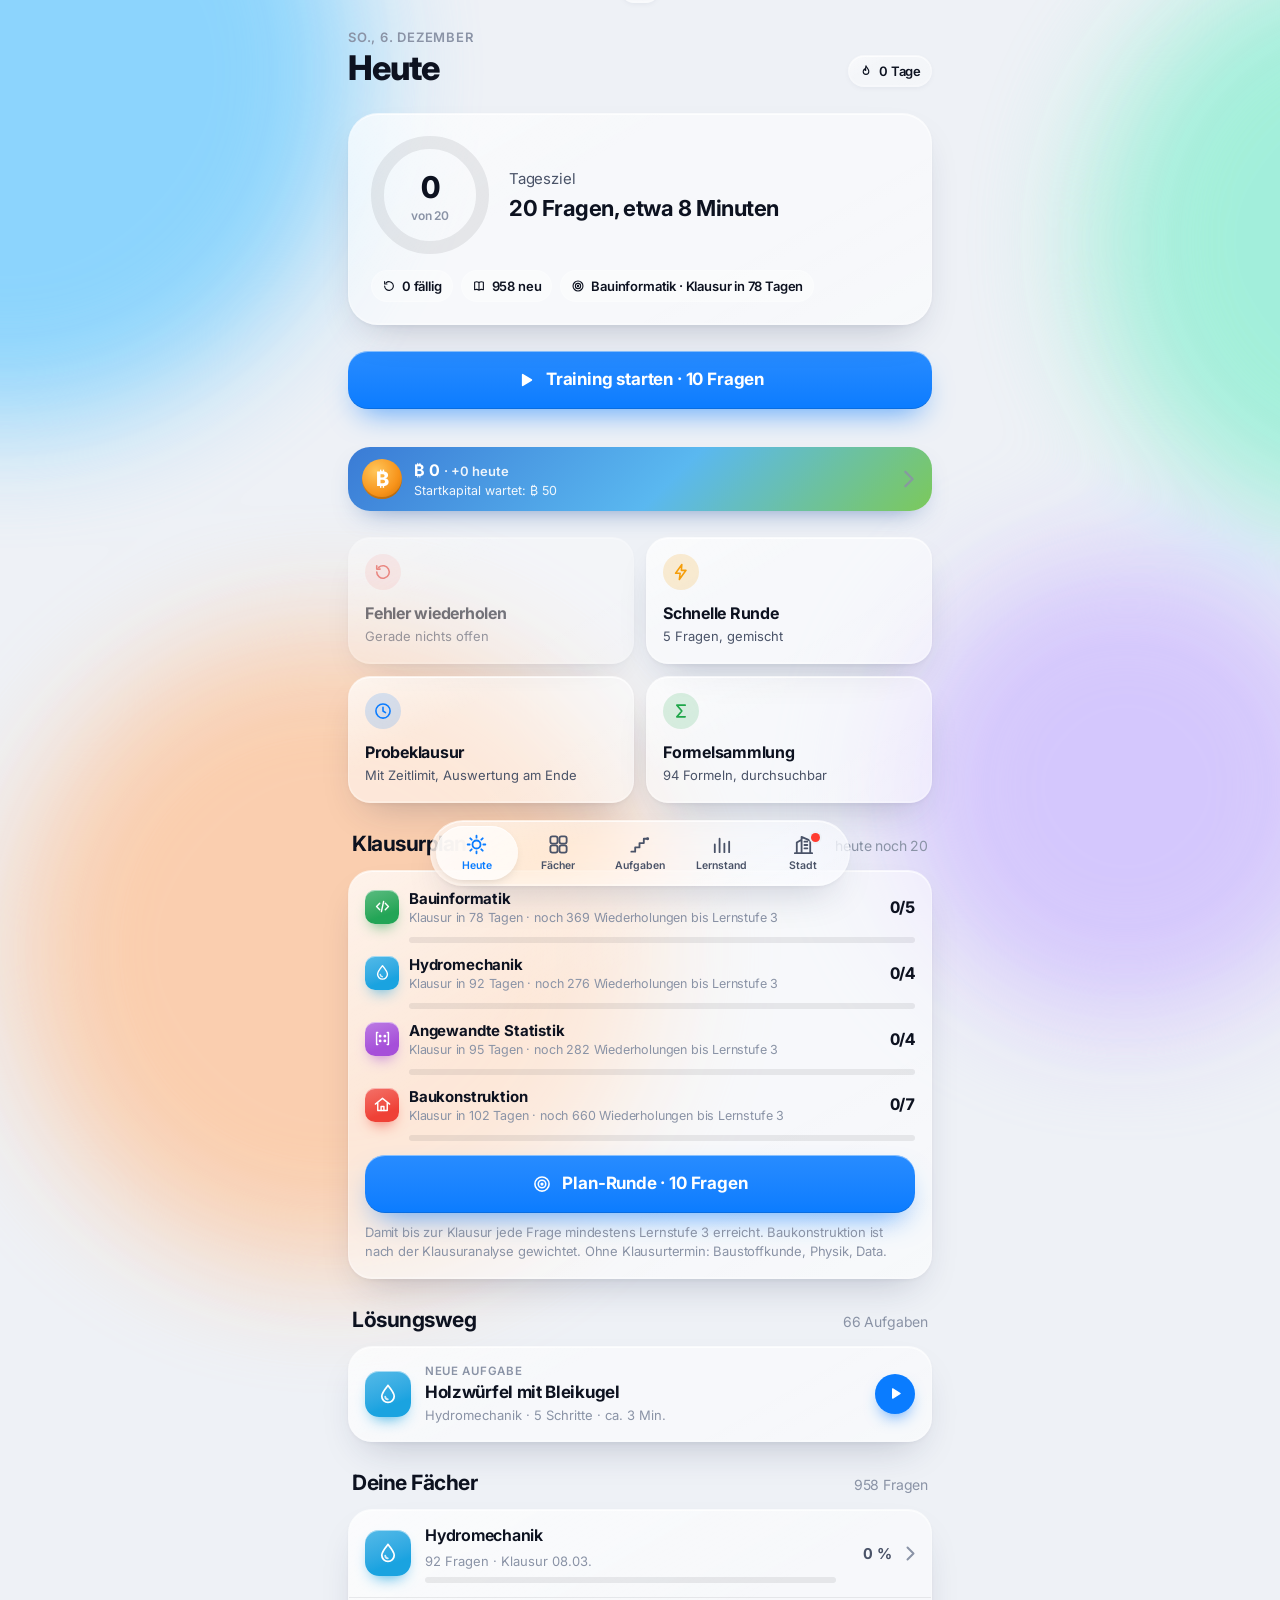
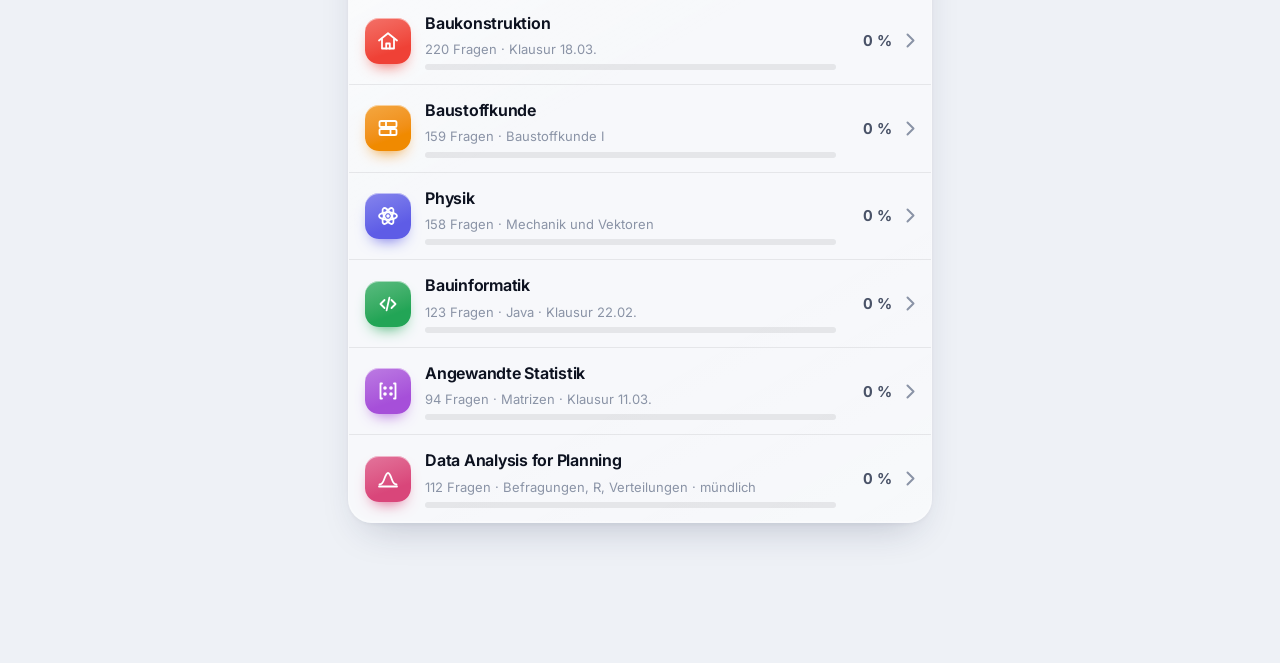
==== commit 4c3ae0a4: "Stadt 3.0: Kenney-Modelle, Raster 12 × 12, Mein Haus am Fluss, Nacht abschaltbar, Rohstoffleiste, Er" ====
--- a/index.html
+++ b/index.html
@@ -292,6 +292,14 @@
 .chest.t0{background:linear-gradient(#c58a4c,#8a5a2b)}.chest.t1{background:linear-gradient(#e3e8ee,#9aa6b4)}.chest.t2{background:linear-gradient(#ffe08a,#e39b12)}
 @keyframes cshake{25%{transform:rotate(-8deg)}75%{transform:rotate(8deg)}}
 .rc small{font-weight:500;font-size:11.5px;opacity:.85;margin-left:1px}.ocard .rcs{flex-direction:column;align-items:flex-start;gap:2px}
+#c3.c3load::after{content:"Stadt wird geladen …";position:absolute;inset:0;display:grid;place-items:center;color:#fff;font:700 17px/1.3 -apple-system,system-ui,sans-serif;letter-spacing:.01em;background:linear-gradient(#3d8fe2,#cde9ff);z-index:50}
+.c3res{position:absolute;left:max(12px,env(safe-area-inset-left,0px));right:max(12px,env(safe-area-inset-right,0px));bottom:calc(env(safe-area-inset-bottom,0px) + 106px);display:flex;gap:5px;overflow-x:auto;scrollbar-width:none;padding:6px;border-radius:20px;color:#fff;text-align:left;-webkit-overflow-scrolling:touch;transition:opacity .25s,transform .25s;z-index:3}
+.c3res::-webkit-scrollbar{display:none}.c3res.hide{opacity:0;transform:translateY(16px);pointer-events:none}
+.c3r{flex:none;display:flex;align-items:center;gap:7px;padding:4px 10px 4px 4px;border-radius:15px;background:rgba(255,255,255,.09)}
+.c3r b{display:block;font-size:15px;line-height:1.05;font-weight:800;font-variant-numeric:tabular-nums}
+.c3r small{display:block;font-size:10px;font-weight:650;opacity:.85;white-space:nowrap;line-height:1.15}
+.c3r.zero{opacity:.42}.c3r.cap{padding-left:10px;background:rgba(255,255,255,.16)}
+.c3bub.kz{min-width:30px;height:26px;margin:-26px 0 0 -15px;padding:0 7px;font-size:10.5px;opacity:.8}
 /* ── 3D-STADT CSS ENDE ── */
 
 /* tab bar */
@@ -588,6 +596,7 @@
 <div class="toast glass" id="toast" role="status"></div>
 
 <script src="three.min.js"></script>
+<script src="gltf-umd.js"></script>
 <script src="fragen.js"></script>
 <script>
 /* Abbildungen für Bildfragen (SVG, Farben aus den Theme-Tokens) */
@@ -1550,7 +1559,7 @@
 const ALLQ = FRAGEN.filter(q => !q.weg), ALLA = AUFG.filter(a => !a.weg);
 
 /* storage */
-const APP_VERSION = "2.5";
+const APP_VERSION = "3.0";
 const KEY = "klausurduell.v1";
 let S = {cards:{}, days:{}, aufg:{}};
 try { const raw = localStorage.getItem(KEY); if (raw) S = Object.assign(S, JSON.parse(raw)); } catch(e) {}
@@ -2405,7 +2414,7 @@
 
 /* v1.6: Reihenfolge per Ziehen (Tippen funktioniert weiter) */
 /* ═════════ v2.1: Stadt-Spiel – Bitcoin verdienen durch Lernen, damit eine Bauingenieur-Stadt aufbauen ═════════ */
-const GN = 8, GW = 560, GH = 446, GX0 = 280, GY0 = 152;          // Raster 8 × 8, isometrische Kacheln 64 × 32
+const GN = 12, GW = 816, GH = 574, GX0 = 408, GY0 = 152;         // Raster 12 × 12 (Stadt 3.0), isometrische Kacheln 64 × 32
 const GT = {
   rathaus:  {n:"Rathaus", d:"Herz der Stadt. Seine Stufe begrenzt die Stufe aller anderen Gebäude.", f:null, max:5, cost:[0,100,300,700,1500], time:[0,300,1800,7200,28800], ew:20},
   wohnhaus: {n:"Wohnhaus", d:"Hier wohnen deine Einwohner. Je Rathaus-Stufe zwei Häuser.", f:null, max:5, cost:[30,70,160,350,700], time:[30,300,1200,3600,14400], ew:6},
@@ -2601,7 +2610,7 @@
     s += `<polygon points="${pts([[X,Y-16],[X+32,Y],[X,Y+16],[X-32,Y]])}" fill="${(x+y)%2 ? (night?"#3f7a3a":"#78c25a") : (night?"#45823f":"#80c862")}"/>`;
     if (!occ[x+","+y] && (x*7 + y*13) % 5 === 0) s += `<path d="M${X-6} ${Y+2}l2-6 2 6M${X+5} ${Y-3}l2-5 2 5" stroke="${night?"#2f5f2c":"#4f9a3c"}" stroke-width="1.3" fill="none"/>`; }
   /* Gebäude von hinten nach vorn */
-  g.b.slice().sort((a, b) => (a.x + a.y) - (b.x + b.y) || a.x - b.x).forEach(b => { const [X, Y] = T(b.x, b.y);
+  g.b.filter(b => b.x >= 0).sort((a, b) => (a.x + a.y) - (b.x + b.y) || a.x - b.x).forEach(b => { const [X, Y] = T(b.x, b.y);
     s += `<ellipse cx="${X}" cy="${Y+2}" rx="26" ry="11" fill="rgba(0,0,0,.13)"/>`;
     s += b.until > now ? gScaffold(X, Y, b) : gDraw(b, X, Y, night);
     if (b.until <= now && b.k !== "park") s += `<g transform="translate(${X+22} ${Y+6})"><circle r="7" fill="rgba(20,24,40,.72)"/><text y="3.3" text-anchor="middle" font-size="9" font-weight="800" fill="#fff">${b.l}</text></g>`; });
@@ -2670,7 +2679,7 @@
     : L > t.max ? `<p class="sub">Höchste Stufe erreicht.</p>`
     : `<button class="cta press" data-act="g-up" data-id="${b.id}" ${why||poor?"disabled style='opacity:.5'":""}>Auf Stufe ${L} ausbauen · ₿ ${fmtB(cost)}</button><p class="legend" style="text-align:center;margin:6px 0 0">${why || (poor ? `Noch ${fmtB(cost - G().coins)} ₿ zu wenig` : `Bauzeit ${t.time[L-1] ? gDur(t.time[L-1]) : "sofort"} · +${t.ew} Einwohner`)}</p>${L <= t.max && Object.keys(ecoCost(b.k, L)).length ? `<div class="rcrow">Dazu an Ressourcen: ${costHTML(ecoCost(b.k, L), undefined, true)}</div>` : ""}`;
   openSheet(`<div style="display:flex;gap:14px;align-items:center;margin-bottom:12px"><div class="round gico big" style="${t.f?`--c:${cssC(t.f)}`:""}">${gIcon(b.k)}</div><div><h2>${t.n}</h2><p class="sub" style="margin:0">Stufe ${b.l || 0} von ${t.max} · ${t.d}</p></div></div>${act}${fi}
-    ${b.k !== "rathaus" && !busy ? `<button class="link" data-act="g-move" data-id="${b.id}" style="margin-top:12px">Versetzen</button>` : ""}`);
+    ${b.k !== "rathaus" && b.k !== "meinhaus" && !busy ? `<button class="link" data-act="g-move" data-id="${b.id}" style="margin-top:12px">Versetzen</button>` : ""}`);
   render();
 }
 function gInfo(){
@@ -2771,6 +2780,7 @@
 Object.assign(GT.vermessung, {n: "Prüflabor", d: "Sammelt Messdaten. Damit machst du Fabriken effizienter. Läuft mit Statistik."});
 Object.assign(GT.bahnhof, {d: "Pendler kommen mit dem Zug und arbeiten als Fachkräfte. Läuft mit Data Analysis for Planning."});
 const GT23 = {
+  meinhaus: {n: "Mein Haus", d: "Dein eigenes Zuhause am Fluss – vom Baucontainer bis zur Villa mit Pool.", max: 5, cost: [80, 300, 900, 2400, 6000], time: [120, 1800, 7200, 21600, 43200], ew: 1, uniq: 1},
   kieswerk: {n: "Kieswerk", d: "Baggert Kies und Sand aus dem Fluss. Läuft mit Hydromechanik.", f: "hydro", max: 5, cost: [80, 160, 350, 700, 1400], time: [120, 900, 3600, 10800, 28800], ew: 6, need: ["wasserturm", 2]},
   stahlwerk: {n: "Stahlwerk", d: "Walzt Stahlträger und Bewehrung. Läuft mit Baustoffkunde.", f: "bsk", max: 5, cost: [90, 180, 380, 750, 1500], time: [120, 900, 3600, 10800, 28800], ew: 6, need: ["betonwerk", 2]},
   lagerhaus: {n: "Lagerhaus", d: "Hier lagern deine Ressourcen. Jede Stufe fasst mehr.", f: null, max: 5, cost: [60, 150, 350, 700, 1300], time: [60, 600, 2700, 7200, 21600], ew: 2, uniq: 1},
@@ -2795,13 +2805,13 @@
   goldstatue: {n: "Goldene Statue", d: "Sehr selten in Truhen.", deko: 1, max: 1, cost: [0], time: [0], ew: 5, rare: 1}
 };
 Object.assign(GT, GT23);
-const GCAT = [["Wohnen", ["wohnhaus", "mehrfamilienhaus", "park"]], ["Werke", ["wasserturm", "kieswerk", "zimmerei", "betonwerk", "stahlwerk", "kran", "rechenzentrum", "vermessung", "bahnhof"]],
+const GCAT = [["Wohnen", ["meinhaus", "wohnhaus", "mehrfamilienhaus", "park"]], ["Werke", ["wasserturm", "kieswerk", "zimmerei", "betonwerk", "stahlwerk", "kran", "rechenzentrum", "vermessung", "bahnhof"]],
   ["Fabriken", ["lagerhaus", "mischanlage", "mauersteinwerk", "glaserei", "abbundhalle", "fertigteilwerk"]], ["Stadt", ["schule", "feuerwache", "buero"]],
   ["Wahrzeichen", ["fernsehturm", "stadion", "kathedrale"]], ["Deko", ["bank", "brunnen", "laterne", "statue", "blumen", "baum", "goldstatue"]]];
 GORDER.splice(0, GORDER.length, ...GCAT.flatMap(c => c[1]));
 const WERK = {wasserturm: {f: "hydro", r: "wasser"}, kieswerk: {f: "hydro", r: "kies"}, zimmerei: {f: "bauko", r: "holz"}, betonwerk: {f: "bsk", r: "zement"}, stahlwerk: {f: "bsk", r: "stahl"},
   kran: {f: "phys", r: "strom"}, rechenzentrum: {f: "binf", r: "plan"}, vermessung: {f: "stat", r: "daten"}, bahnhof: {f: "dap", r: "fach"}};
-const WRATE = [0, .5, .65, .8, 1, 1.25], WCAP = [0, 10, 16, 24, 34, 48], LCAP = [25, 60, 100, 150, 220, 300];
+const WRATE = [0, 1, 1.3, 1.6, 2, 2.5], WCAP = [0, 15, 24, 36, 51, 72], LCAP = [40, 90, 150, 225, 330, 450];   // 3.0: Ertrag ×2, Speicher ×1,5
 const FAB = {
   mischanlage: {in: {zement: 1, kies: 2, wasser: 1}, out: {beton: 2}, t: 600, o1: "kies", n: ["Sieblinie optimiert", "Mischzeit per Regression bestimmt", "Wasserzementwert geprüft"]},
   mauersteinwerk: {in: {zement: 1, kies: 3, wasser: 1, strom: 1}, out: {stein: 4}, t: 1200, o1: "kies", n: ["Rohdichte per Stichprobe", "Härtezeit ausgewertet", "Ausschuss halbiert"]},
@@ -2811,6 +2821,7 @@
 };
 const OPTCOST = [[3, 30], [6, 60], [10, 120]];
 const ECOST = {
+  meinhaus: [, {}, {holz: 4, zement: 2, kies: 2}, {stein: 6, holz: 4, fenster: 2, dach: 1}, {beton: 6, stein: 6, fenster: 4, dach: 2, stahl: 2}, {fert: 4, fenster: 8, stahl: 4, beton: 6, plan: 3}],
   rathaus: [, , {}, {holz: 6, zement: 4, kies: 4, plan: 2, fach: 2}, {stein: 10, fenster: 4, dach: 2, plan: 3, fach: 3}, {fert: 6, fenster: 6, stahl: 4, plan: 4, fach: 4}],
   wohnhaus: [, , , {holz: 4, zement: 2, kies: 3, plan: 1, fach: 1}, {stein: 6, holz: 3, fenster: 2, dach: 1, fach: 2}, {fert: 3, fenster: 4, stahl: 2, plan: 2, fach: 3}],
   werk: [, , , {holz: 3, zement: 2, kies: 2, plan: 1, fach: 1}, {beton: 4, stein: 4, stahl: 2, plan: 2, fach: 2}, {fert: 3, fenster: 2, stahl: 3, plan: 3, fach: 3}],
@@ -3003,20 +3014,24 @@
 const c3lerp = (a, b, t) => a + (b - a) * t;
 function c3rng(seed){ let s = seed >>> 0 || 1; return () => { s += 0x6D2B79F5; let t = s; t = Math.imul(t ^ t >>> 15, t | 1); t ^= t + Math.imul(t ^ t >>> 7, t | 61); return ((t ^ t >>> 14) >>> 0) / 4294967296; }; }
 
-/* ── Welt-Maße: 1 Einheit ≈ 10 m. Raster 8 × 8 Grundstücke à 2 × 2, Straßen 1,6 breit ── */
-const C3RD = 1.6, C3R = 9.6, C3RX = 13.8, C3FAR = 70;
-const c3lot = i => (i - 3.5) * 2 + (i < 4 ? -C3RD/2 : C3RD/2);
+/* ── Welt-Maße (Stadt 3.0): 1 Einheit ≈ 10 m. Raster 12 × 12 Grundstücke à 2 × 2 in 3 × 3 Blöcken, Straßen 1,6 breit ── */
+const C3RD = 1.6, C3R = 14.4, C3RX = 18.4, C3FAR = 70, C3PZ = 4.8;
+const C3RL = [-14.4, -4.8, 4.8, 14.4];
+const C3HAUS = {x: -9.6, z: -17.6};                               // Grundstück „Mein Haus“ am Fluss                              // Straßenachsen in x und z
+const c3lot = i => (i - 5.5) * 2 + (Math.floor(i / 4) - 1) * C3RD;
 function c3face(x, y){                                            // Gebäude schaut zur nächsten Straße
-  if (y === 3 || y === 7) return 0; if (x === 3 || x === 7) return Math.PI/2;
-  if (x === 0 || x === 4) return -Math.PI/2; if (y === 0 || y === 4) return Math.PI; return 0;
-}
-const c3zr = x => -19.5 + 3 * Math.sin(x * .055 + .6) + 1.4 * Math.sin(x * .13 + 2.1);   // Flusslauf
+  const cx = c3lot(x), cz = c3lot(y); let bx = 99, bz = 99;
+  C3RL.forEach(r => { if (Math.abs(r - cz) < Math.abs(bz)) bz = r - cz; if (Math.abs(r - cx) < Math.abs(bx)) bx = r - cx; });
+  return Math.abs(bz) <= Math.abs(bx) ? (bz > 0 ? 0 : Math.PI) : (bx > 0 ? Math.PI/2 : -Math.PI/2);
+}
+const c3zr = x => -24 + 3 * Math.sin(x * .055 + .6) + 1.4 * Math.sin(x * .13 + 2.1);   // Flusslauf
 function c3h(x, z){                                               // Geländehöhe
-  const m = c3ss(13, 30, Math.max(Math.abs(x), Math.abs(z)));
+  const m = c3ss(17.5, 34, Math.max(Math.abs(x), Math.abs(z)));
   let h = Math.max(0, Math.sin(x*.075 + 1.3) * Math.cos(z*.065 - .4) * 2.4 + Math.sin(x*.16 + z*.12) * 1.1 + Math.sin(z*.23 - x*.07 + .8) * .6 + 1.2) * m;
   const dist = Math.hypot(x, z + 10);
   h += c3ss(80, 132, dist) * (13 + 7 * Math.sin(Math.atan2(z, x) * 5 + 1) + 3 * Math.sin(x * .3) * Math.cos(z * .27));
-  if (z > 8) h *= c3ss(1.6, 4.8, Math.abs(x));
+  if (z > 12) h *= c3ss(1.6, 4.8, Math.abs(x - 4.8));
+  if (x > 12 && Math.abs(z - C3PZ) < 6) h *= c3ss(1.6, 4.8, Math.abs(z - C3PZ));
   h *= c3ss(1.4, 4.2, Math.abs(x - C3RX));
   const d = Math.abs(z - c3zr(x)), w = c3ss(3.7, 1.3, d);
   return h * (1 - w) - .95 * w;
@@ -3582,7 +3597,7 @@
     const zr = c3zr(x), d = Math.abs(z - zr), n = Math.sin(x * .21) * Math.cos(z * .17) * .5 + .5;
     if (y < -.32) c.copy(pal.bed); else if (d < 3.9 && y < -.04) c.copy(pal.sand);
     else if (y > 15.5) c.copy(pal.snow); else if (y > 9.5) c.copy(pal.rock).lerp(pal.hi, c3clamp((15.5 - y) / 8, 0, .5)); else if (y > 4.5) c.copy(pal.hi).lerp(pal.g2, .3);
-    else if (Math.abs(x) < 11.4 && Math.abs(z) < 11.4) c.copy(pal.city); else c.copy(pal.g1).lerp(pal.g2, n);
+    else if (Math.abs(x) < 15.6 && Math.abs(z) < 15.6) c.copy(pal.city); else c.copy(pal.g1).lerp(pal.g2, n);
     if (z < zr - 3.4) c.lerp(lock, .38).multiplyScalar(.9);
     c.multiplyScalar(.95 + r() * .1);
     for (let k = 0; k < 3; k++) { col[(i+k)*3] = c.r; col[(i+k)*3+1] = c.g; col[(i+k)*3+2] = c.b; }
@@ -3601,40 +3616,6 @@
   const p = m.geometry.attributes.position, b = m.userData.base;
   for (let i = 0; i < p.count; i++) { const x = b[i*3], z = b[i*3+2]; p.setY(i, -.3 + .045 * Math.sin(t*1.5 + x*.45 + z*1.3) + .03 * Math.sin(t*2.2 - x*.8 + z*.6)); }
   p.needsUpdate = true;
-}
-function c3roads(){
-  const K = new C3Kit(), R = C3R, N = [-R, 0, R];
-  for (const c of N) { K.box("asphalt", 2*R + 1.2, .02, 1.2, 0, 0, c); for (const [a, b] of [[-R + .6, -.6], [.6, R - .6]]) K.box("asphalt", 1.2, .02, b - a, c, 0, (a + b) / 2); }
-  const segs = [[-R + .6, -.6], [.6, R - .6]];
-  for (const c of N) for (const [a, b] of segs) { const L = b - a, m = (a + b) / 2;
-    for (const s of [-1, 1]) { if (Math.abs(c) === R && s * c > 0) continue; K.box("side", L, .045, .2, m, 0, c + s * .7); K.box("side", .2, .045, L, c + s * .7, 0, m); }
-    for (let x = a + .75; x < b - .7; x += .6) { K.box("line", .3, .004, .035, x + .15, .02, c); K.box("line", .035, .004, .3, c, .02, x + .15); } }
-  const ex = [[-R - .8, -.6], [.6, R + .8]];                       // Außen-Gehwege, unterbrochen an Landstraße (Süd) und Bahnhofszufahrt (Ost)
-  K.box("side", 2*R + 1.6, .045, .2, 0, 0, -(R + .7)); K.box("side", .2, .045, 2*R + 1.2, -(R + .7), 0, 0);
-  for (const [a, b] of ex) K.box("side", b - a, .045, .2, (a + b) / 2, 0, R + .7);
-  for (const [a, b] of [[-R - .6, -.6], [.6, R + .6]]) K.box("side", .2, .045, b - a, R + .7, 0, (a + b) / 2);
-  for (const [cx, cz, rot] of [[0, 1.1, 0], [0, -1.1, 0], [1.1, 0, 1], [-1.1, 0, 1]]) for (let i = -2; i <= 2; i++) rot ? K.box("line", .26, .004, .1, cx, .02, cz + i * .22) : K.box("line", .1, .004, .26, cx + i * .22, .02, cz);
-  K.box("asphalt", 1.2, .02, 125 - R - .6, 0, 0, (R + .6 + 125) / 2); K.box("line", .035, .004, 125 - R - 1, .0, .02, (R + 1 + 125) / 2);
-  for (const s of [-1, 1]) K.box("line", .03, .004, 125 - R - 1, s * .55, .02, (R + 1 + 125) / 2);
-  K.box("asphalt", C3RX - R - 1.9, .02, 1.2, (R + .6 + C3RX - 1.3) / 2, 0, 0); K.box("side", .9, .03, 1.8, C3RX - 1.35, 0, 0);
-  /* Laternen */
-  for (const c of N) for (const [a, b] of segs) for (let v = a + .8; v < b - .3; v += 2.2) { c3lampPost(K, v, c + .74 * (c === -R ? 1 : -1), c === -R ? Math.PI : 0); c3lampPost(K, c + .74 * (c === -R ? 1 : -1), v, c === -R ? -Math.PI/2 : Math.PI/2); }
-  for (let z = R + 3; z < 40; z += 4) c3lampPost(K, .78, z, -Math.PI/2);
-  /* Fußweg zum Fluss mit Brücken-Baustelle (kommt später) */
-  const zr0 = c3zr(0); K.box("gravel", .5, .02, -zr0 - R - 3.6, 0, 0, (-R - .8 + zr0 + 2.8) / 2);
-  for (const s of [-1, 1]) K.box("concrete", .5, .5, .5, s * .9, -.3, zr0 + 3.3);
-  K.box("fenceR", 1.3, .05, .05, 0, .25, zr0 + 3.6); for (const x of [-.6, .6]) K.box("dark", .04, .3, .04, x, 0, zr0 + 3.6);
-  for (let i = 0; i < 5; i++) K.box(i % 2 ? "white" : "red", .26, .05, .052, -.52 + i*.26, .25, zr0 + 3.6);
-  K.push(1.6, 0, zr0 + 4.2, -.3); K.box("woodDark", .05, .5, .05, -.2); K.box("woodDark", .05, .5, .05, .2); K.box("wood", .6, .28, .04, 0, .36, 0); K.pop();
-  const g = K.build(); g.children.forEach(m => m.castShadow = /^(dark|lamp|concrete|wood|woodDark)$/.test(m.userData.mat)); return g;
-}
-function c3lampSpots(){                                          // Lichtkegel der Laternen am Boden (nachts)
-  const pts = [], R = C3R, N = [-R, 0, R], segs = [[-R + .6, -.6], [.6, R - .6]];
-  for (const c of N) for (const [a, b] of segs) for (let v = a + .8; v < b - .3; v += 2.2) { const o = .74 * (c === -R ? 1 : -1), q = c === -R ? -.12 : .12; pts.push([v, c + o - q*0]); pts.push([c + o, v]); }
-  for (let z = R + 3; z < 40; z += 4) pts.push([.66, z]);
-  const mat = new THREE.MeshBasicMaterial({color: 0xffd27a, map: C3.T.glow, transparent: true, opacity: 0, depthWrite: false, blending: THREE.AdditiveBlending});
-  const m = new THREE.InstancedMesh(new THREE.PlaneGeometry(1.5, 1.5).rotateX(-Math.PI/2), mat, pts.length), o = new THREE.Object3D();
-  pts.forEach(([x, z], i) => { o.position.set(x, .06, z); o.updateMatrix(); m.setMatrixAt(i, o.matrix); }); m.renderOrder = 2; return m;
 }
 function c3rail(){
   const K = new C3Kit(), x = C3RX, zr = c3zr(x), b0 = zr - 3.9, b1 = zr + 3.9;
@@ -3651,18 +3632,18 @@
   K.box("concrete", .55, .1, 3.4, x, 0, 0); K.box("white", .02, .004, 3.4, x + .26, .1, 0);
   for (let z = -1.2; z <= 1.21; z += .8) K.box("steel", .03, .42, .03, x - .1, .1, z); K.put("metal", c3boxG(.5, .03, 2.8), x - .02, .53, 0, 0, 0, .12);
   K.box("glassB", .02, .3, 1.0, x - .2, .1, .4); K.box("wood", .3, .04, .1, x - .1, .17, -.4); K.push(x - .05, .1, 1.5); K.box("dark", .02, .45, .02); K.box("contB", .26, .12, .02, 0, .4, 0); K.pop();
-  return K.build();
+  const g = K.build(); g.position.z = C3PZ; return g;
 }
 function c3forest(){
   const r = c3rng(1234), L = [];
   for (let i = 0; i < 2600 && L.length < 560; i++) { const x = (r() - .5) * 230, z = (r() - .5) * 230;
-    if (Math.abs(x) < 12.8 && Math.abs(z) < 12.8) continue; if (z > 8 && Math.abs(x) < 3.2) continue; if (Math.abs(x - C3RX) < 2.6) continue;
+    if (Math.abs(x) < 16.8 && Math.abs(z) < 16.8) continue; if (z > 12 && Math.abs(x - 4.8) < 3.2) continue; if (x > 12 && Math.abs(z - C3PZ) < 2.6) continue; if (Math.hypot(x - C3HAUS.x, z - C3HAUS.z) < 2.6) continue; if (Math.abs(x - C3RX) < 2.6) continue;
     const zr = c3zr(x); if (Math.abs(z - zr) < 4.4) continue; const h = c3h(x, z); if (h > 11) continue; if (Math.hypot(x, z) > 115) continue;
     const dens = Math.sin(x*.09) * Math.cos(z*.11 + 1) + Math.sin((x + z)*.05) + (z < zr ? .7 : 0); if (dens < -.2 && r() < .75) continue;
     L.push({x, y: h, z, s: .85 + r() * .8, fir: r() < (z < zr ? .65 : .4), ry: r() * 6});
   }
-  for (let v = -C3R - 1; v <= C3R + 1; v += 2.4) for (const [x, z] of [[v, -C3R - 1.45], [-C3R - 1.45, v], [C3R + 1.45, v], [v, C3R + 1.45]]) { if (Math.abs(x) < 1.6 && z > 0) continue; if (Math.abs(z) < 1.6 && x > 0) continue; L.push({x, y: 0, z, s: .8 + r() * .3, fir: false, ry: r() * 6}); }
-  for (let i = 0; i < 26; i++) { const z = C3R + 3 + i * 3.2; L.push({x: (i % 2 ? 2.1 : -2.1), y: 0, z, s: .9 + r() * .3, fir: i % 3 === 0, ry: r()*6}); }
+  for (let v = -C3R - 1; v <= C3R + 1; v += 2.4) for (const [x, z] of [[v, -C3R - 1.45], [-C3R - 1.45, v], [C3R + 1.45, v], [v, C3R + 1.45]]) { if (Math.abs(x - 4.8) < 1.6 && z > 0) continue; if (Math.abs(z - C3PZ) < 1.6 && x > 0) continue; if (Math.abs(x + 4.8) < 1.2 && z < 0) continue; if (Math.hypot(x - C3HAUS.x, z - C3HAUS.z) < 2.2) continue; L.push({x, y: 0, z, s: .8 + r() * .3, fir: false, ry: r() * 6}); }
+  for (let i = 0; i < 26; i++) { const z = C3R + 3 + i * 3.2; L.push({x: 4.8 + (i % 2 ? 2.1 : -2.1), y: 0, z, s: .9 + r() * .3, fir: i % 3 === 0, ry: r()*6}); }
   const firG = c3merge([new THREE.ConeGeometry(.26, .45, 7).translate(0, .445, 0), new THREE.ConeGeometry(.19, .36, 7).translate(0, .66, 0)]);
   const rndG = c3merge([new THREE.IcosahedronGeometry(.27, 0).translate(0, .5, 0), new THREE.IcosahedronGeometry(.18, 0).translate(.1, .64, -.05)]);
   const trG = new THREE.CylinderGeometry(.03, .04, .32, 5).translate(0, .16, 0);
@@ -3671,7 +3652,7 @@
     list.forEach((t, i) => { o.position.set(t.x, t.y - .02, t.z); o.rotation.y = t.ry; o.scale.setScalar(t.s); o.updateMatrix(); m.setMatrixAt(i, o.matrix); const v = .82 + ((i * 37) % 30) / 100; c.setRGB(v, v + .04, v * .92); m.setColorAt(i, c); });
     m.castShadow = true; m.receiveShadow = true; return m; };
   const g = new THREE.Group(); g.add(mk(firG, C3.M.fir, fir), mk(rndG, C3.M.leaf, rnd), mk(trG, C3.M.trunk, L));
-  const rocks = []; for (let i = 0; i < 70; i++) { const x = (r() - .5) * 200, z = (r() - .5) * 200; if (Math.abs(x) < 14 && Math.abs(z) < 14) continue; if (Math.abs(z - c3zr(x)) < 3.6 || (z > 8 && Math.abs(x) < 3) || Math.abs(x - C3RX) < 2.4) continue; rocks.push({x, y: c3h(x, z), z, s: .4 + r() * 1.1, fir: 0, ry: r() * 6}); }
+  const rocks = []; for (let i = 0; i < 70; i++) { const x = (r() - .5) * 200, z = (r() - .5) * 200; if (Math.abs(x) < 18 && Math.abs(z) < 18) continue; if (Math.abs(z - c3zr(x)) < 3.6 || (z > 12 && Math.abs(x - 4.8) < 3) || Math.abs(x - C3RX) < 2.4) continue; rocks.push({x, y: c3h(x, z), z, s: .4 + r() * 1.1, fir: 0, ry: r() * 6}); }
   g.add(mk(new THREE.DodecahedronGeometry(.3, 0), C3.M.rock, rocks));
   return g;
 }
@@ -3704,7 +3685,7 @@
   g.userData.p = {legL, legR, armL, armR, box}; return g;
 }
 function c3walkPose(g, ph, amp = .55){ const p = g.userData.p, s = Math.sin(ph) * amp; p.legL.rotation.x = s; p.legR.rotation.x = -s; p.armL.rotation.x = -s * .8; p.armR.rotation.x = s * .8; }
-function c3car(mat){
+function c3carBox(mat){
   const K = new C3Kit(); K.box(mat, .56, .11, .27, 0, .05, 0); K.box(mat, .3, .11, .25, -.04, .16, 0); K.box("glass", .31, .075, .256, -.04, .175, 0);
   for (const [x, z] of [[.18, .13], [-.18, .13], [.18, -.13], [-.18, -.13]]) K.put("black", new THREE.CylinderGeometry(.055, .055, .04, 10).rotateX(Math.PI / 2), x, .055, z);
   for (const z of [-.08, .08]) { K.box("headL", .012, .03, .05, .28, .08, z); K.box("tailL", .012, .03, .05, -.28, .08, z); }
@@ -3718,7 +3699,7 @@
   for (let i = 0; i < 6; i++) { const a = i * 1.05; dk.put("orange", c3boxG(.06, .02, .04), -.2 + i * .08, Math.cos(a) * .125, Math.sin(a) * .125, 0, a); }
   const drum = dk.build(), tilt = new THREE.Group(); tilt.position.set(-.12, .3, 0); tilt.rotation.z = .16; tilt.add(drum); g.add(tilt); g.userData.drum = drum; return g;
 }
-function c3trainSet(){
+function c3trainBox(){
   const g = new THREE.Group(); g.userData.cars = [];
   for (let i = 0; i < 3; i++) { const K = new C3Kit(); K.box("train", .26, .25, .98, 0, .07, 0); K.box("trainW", .262, .035, .98, 0, .14, 0);
     K.box(c3lit(i) ? "glassL" : "glass", .265, .07, .82, 0, .19, 0); K.box("grey", .22, .03, .96, 0, .32, 0); K.box("dark", .2, .06, .2, 0, .02, .32); K.box("dark", .2, .06, .2, 0, .02, -.32);
@@ -3786,7 +3767,8 @@
   const g = K.build(); const bg = c3bagger(); bg.position.set(-.15, .016, -.1); bg.rotation.y = .4; bg.userData.anim = {type: "dig"}; g.add(bg); return g;
 }
 function c3worker(type, o){ const w = c3person(true); w.userData.anim = Object.assign({type, ph: Math.random() * 6}, o); return w; }
-function c3lotPos(b){ return new THREE.Vector3(c3lot(b.x), .06, c3lot(b.y)); }
+function c3lotPos(b){ return b.k === "meinhaus" ? new THREE.Vector3(C3HAUS.x, .06, C3HAUS.z) : new THREE.Vector3(c3lot(b.x), .06, c3lot(b.y)); }
+function c3body(k, L, id, raw, ex){ let g = null; try { g = c3modBody(k, L, id, raw, ex); } catch(e) { console.error(e); } return g || c3design(k, L, id, raw, ex); }
 
 /* ── Abgleich Spielstand → Szene ── */
 function c3phase(b, now){
@@ -3797,10 +3779,10 @@
 function c3dispose(o){ o.traverse(m => { if (m.geometry) m.geometry.dispose(); if (m.material && !m.material.userData.c3 && m.material !== C3.M.flag) { if (Array.isArray(m.material)) m.material.forEach(x => x.dispose()); } }); }
 function c3rebuild(b, ph){
   const old = C3.grp[b.id]; if (old) { C3.world.remove(old); c3dispose(old); }
-  const grp = new THREE.Group(); grp.position.copy(c3lotPos(b)); grp.rotation.y = c3face(b.x, b.y); grp.userData = {id: b.id, lot: [b.x, b.y], k: b.k};
+  const grp = new THREE.Group(); grp.position.copy(c3lotPos(b)); grp.rotation.y = b.k === "meinhaus" ? 0 : c3face(b.x, b.y); grp.userData = {id: b.id, lot: [b.x, b.y], k: b.k};
   const L = Math.max(1, b.l);
   const ex = b.k === "lagerhaus" ? lagerUsed() / lagerCap() : 0;
-  let body = ph === "done" || ph === "old" ? c3design(b.k, L, b.id, false, ex) : ph === "pit" ? c3pit() : c3design(b.k, b.next, b.id, ph === "shell", ex);
+  let body = ph === "done" || ph === "old" ? c3body(b.k, L, b.id, false, ex) : ph === "pit" ? c3pit() : c3body(b.k, b.next, b.id, ph === "shell", ex);
   if ((WERK[b.k] && werkIdle(b)) || (FAB[b.k] && !(eco().fj[b.id] || []).some(j => j.s <= Date.now() && j.e > Date.now()))) body.userData.emit = [];
   const bb = new THREE.Box3().setFromObject(body); grp.add(body); grp.userData.body = body; grp.userData.top = Math.max(.35, bb.max.y);
   if (ph === "shell") grp.userData.grow = b.l === 0 ? [.3, .78, .1] : [.45, .85, .62];
@@ -3832,7 +3814,7 @@
   for (const id in C3.grp) if (!seen[id]) { C3.world.remove(C3.grp[id]); c3dispose(C3.grp[id]); delete C3.grp[id]; delete C3.keys[id]; c3anims(); }
   /* Grundstücke einfärben */
   const occ = {}, col = new THREE.Color(); g.b.forEach(b => occ[b.x + "," + b.y] = b); let ek = "";
-  for (let i = 0; i < 64; i++) { const x = i % 8, y = i / 8 | 0, b = occ[x + "," + y];
+  for (let i = 0; i < GN * GN; i++) { const x = i % GN, y = i / GN | 0, b = occ[x + "," + y];
     col.set(!b ? 0x74ad53 : b.until > now ? 0x8d7050 : b.k === "park" ? 0x6aab4c : 0xc9c7c0); C3.plates.setColorAt(i, col); if (!b) ek += i + ","; }
   C3.plates.instanceColor.needsUpdate = true;
   if (ek !== C3.emptyKey) { C3.emptyKey = ek; c3decor(occ); }
@@ -3843,34 +3825,24 @@
   C3.peds.forEach((a, i) => a.obj.userData.want = i < (C3.night > .6 ? Math.ceil(nP * .35) : nP));
   c3labsSync(); c3hl();
 }
-function c3decor(occ){
-  if (C3.decor) { C3.sc.remove(C3.decor); c3dispose(C3.decor); }
-  const K = new C3Kit();
-  for (let i = 0; i < 64; i++) { const x = i % 8, y = i / 8 | 0; if (occ[x + "," + y]) continue; const r = c3rng(i * 13 + 5), cx = c3lot(x), cz = c3lot(y);
-    for (let j = 0; j < 2 + (r() * 3 | 0); j++) K.ball("hedge", .06 + r() * .07, cx + (r() - .5) * 1.5, .09, cz + (r() - .5) * 1.5, 0);
-    if (r() < .18) K.box(["flowR", "flowY", "flowP"][r() * 3 | 0], .2, .03, .2, cx + (r() - .5) * 1.2, .06, cz + (r() - .5) * 1.2);
-    if (r() < .35) c3tree(K, cx + (r() - .5) * 1.3, cz + (r() - .5) * 1.3, .6 + r() * .3, r() < .5, .06); }
-  C3.decor = K.build(); C3.sc.add(C3.decor);
-}
-
 /* ── Auswahl-Markierung ── */
 function c3hl(){
   const key = [C3.place, GMOVE, !!C3.drag, C3.sel && C3.sel.join(","), G().b.length, G().b.map(b => b.x + "" + b.y).join("")].join("|"); if (key === C3.hlKey) return; C3.hlKey = key;
   while (C3.hl.children.length) { const c = C3.hl.children.pop(); c.geometry.dispose(); }
   const occ = {}; G().b.forEach(b => occ[b.x + "," + b.y] = 1);
-  if (C3.place || GMOVE || C3.drag) for (let i = 0; i < 64; i++) { const x = i % 8, y = i / 8 | 0; if (occ[x + "," + y]) continue;
+  if (C3.place || GMOVE || C3.drag) for (let i = 0; i < GN * GN; i++) { const x = i % GN, y = i / GN | 0; if (occ[x + "," + y]) continue;
     const m = new THREE.Mesh(new THREE.PlaneGeometry(1.8, 1.8).rotateX(-Math.PI / 2), C3.hlMat); m.position.set(c3lot(x), .07, c3lot(y)); C3.hl.add(m); }
   if (C3.sel) { const [x, y] = C3.sel, K = new C3Kit(); for (const [w, d, ox, oz] of [[1.9, .06, 0, .92], [1.9, .06, 0, -.92], [.06, 1.9, .92, 0], [.06, 1.9, -.92, 0]]) K.box("white", w, .03, d, c3lot(x) + ox, .06, c3lot(y) + oz);
     const g = K.build(false); g.children.forEach(m => { m.material = C3.selMat; C3.hl.add(m); }); }
 }
 
 /* ── Wege für Autos und Fußgänger ── */
-function c3graph(){
-  const R = C3R, N = [];
-  for (let i = 0; i < 3; i++) for (let j = 0; j < 3; j++) N.push({x: [-R, 0, R][i], z: [-R, 0, R][j], n: []});
+function c3graph(){                                                 // 4 × 4 Kreuzungen, dazu Landstraße (16) und Bahnhofszufahrt (17)
+  const L = C3RL, N = [];
+  for (let i = 0; i < 4; i++) for (let j = 0; j < 4; j++) N.push({x: L[i], z: L[j], n: []});
   const link = (a, b) => { N[a].n.push(b); N[b].n.push(a); };
-  for (let i = 0; i < 3; i++) for (let j = 0; j < 3; j++) { const k = i * 3 + j; if (i < 2) link(k, k + 3); if (j < 2) link(k, k + 1); }
-  N.push({x: 0, z: C3FAR, n: []}); link(9, 5); N.push({x: C3RX - 1.5, z: 0, n: []}); link(10, 7);
+  for (let i = 0; i < 4; i++) for (let j = 0; j < 4; j++) { const k = i * 4 + j; if (i < 3) link(k, k + 4); if (j < 3) link(k, k + 1); }
+  N.push({x: 4.8, z: C3FAR, n: []}); link(16, 11); N.push({x: C3RX - 1.6, z: C3PZ, n: []}); link(17, 14);
   return N;
 }
 function c3walk(ag, dt, ok){
@@ -3881,21 +3853,21 @@
 }
 function c3turn(o, ang, k){ let d = ang - o.rotation.y; d = Math.atan2(Math.sin(d), Math.cos(d)); o.rotation.y += d * k; }
 function c3ped(){
-  const o = c3person(false, "shirt" + (Math.random() * 7 | 0)); C3.sc.add(o); const a = Math.random() * 9 | 0;
+  const o = c3person(false, "shirt" + (Math.random() * 7 | 0)); C3.sc.add(o); const a = Math.random() * 16 | 0;
   const ag = {obj: o, a, b: C3.N[a].n[0], s: Math.random() * 4, sp: .28 + Math.random() * .18, side: Math.random() < .5 ? -1 : 1, ph: Math.random() * 6}; o.position.set(C3.N[a].x, .045, C3.N[a].z); return ag;
 }
 function c3carAgent(){
-  const o = c3car("car" + (Math.random() * 6 | 0)); C3.sc.add(o); const a = Math.random() * 9 | 0;
+  const o = c3car("car" + (Math.random() * 6 | 0)); C3.sc.add(o); const a = Math.random() * 16 | 0;
   const ag = {obj: o, a, b: C3.N[a].n[Math.random() * C3.N[a].n.length | 0], s: Math.random() * 5, sp: 1.1 + Math.random() * .7}; o.position.set(C3.N[a].x, .02, C3.N[a].z); return ag;
 }
 function c3route(from, to){
   const prev = {[from]: -1}, q = [from];
-  while (q.length) { const k = q.shift(); if (k === to) break; for (const n of C3.N[k].n) if (prev[n] === undefined && n !== 10) { prev[n] = k; q.push(n); } }
+  while (q.length) { const k = q.shift(); if (k === to) break; for (const n of C3.N[k].n) if (prev[n] === undefined && n !== 17) { prev[n] = k; q.push(n); } }
   const p = []; for (let k = to; k !== -1 && k !== undefined; k = prev[k]) p.unshift(k); return p;
 }
 function c3roadPt(x, z){
   let best = null; const N = C3.N;
-  N.forEach((A, a) => A.n.forEach(b => { if (b < a || a > 8 || b > 8) return; const B = N[b], vx = B.x - A.x, vz = B.z - A.z, L2 = vx * vx + vz * vz, t = c3clamp(((x - A.x) * vx + (z - A.z) * vz) / L2, .08, .92);
+  N.forEach((A, a) => A.n.forEach(b => { if (b < a || a > 15 || b > 15) return; const B = N[b], vx = B.x - A.x, vz = B.z - A.z, L2 = vx * vx + vz * vz, t = c3clamp(((x - A.x) * vx + (z - A.z) * vz) / L2, .08, .92);
     const px = A.x + vx * t, pz = A.z + vz * t, d = Math.hypot(x - px, z - pz); if (!best || d < best.d) best = {d, a, b, x: px, z: pz, t}; }));
   return best;
 }
@@ -3903,8 +3875,8 @@
   const T = C3.truck, now = Date.now();
   if (T.st === "idle") { T.wait -= dt; if (T.wait > 0) return;
     const site = G().b.find(b => { const ph = c3phase(b, now)[0]; return ph === "shell" || ph === "finish"; }); if (!site) { T.wait = 3; return; }
-    const rp = c3roadPt(c3lot(site.x), c3lot(site.y)), ea = c3route(9, rp.a), eb = c3route(9, rp.b), path = (ea.length <= eb.length ? ea : eb).map(k => [C3.N[k].x, C3.N[k].z]);
-    path[0] = [0, 26]; path.push([rp.x, rp.z]); T.path = path; T.i = 0; T.s = 0; T.st = "go"; T.obj.visible = true; T.obj.position.set(path[0][0], .02, path[0][1]); return; }
+    const sp = c3lotPos(site), rp = c3roadPt(sp.x, sp.z), ea = c3route(16, rp.a), eb = c3route(16, rp.b), path = (ea.length <= eb.length ? ea : eb).map(k => [C3.N[k].x, C3.N[k].z]);
+    path[0] = [4.8, 30]; path.push([rp.x, rp.z]); T.path = path; T.i = 0; T.s = 0; T.st = "go"; T.obj.visible = true; T.obj.position.set(path[0][0], .02, path[0][1]); return; }
   if (T.st === "go" || T.st === "back") {
     const P = T.path; let A = P[T.i], B = P[T.i + 1]; if (!B) { T.st = T.st === "go" ? "pour" : "idle"; T.wait = T.st === "pour" ? 8 : 30; return; }
     let L = Math.hypot(B[0] - A[0], B[1] - A[1]); T.s += 1.8 * dt * (T.i === P.length - 2 && L - T.s < 1 ? .5 : 1);
@@ -3918,9 +3890,9 @@
   const tr = C3.train, stop = C3.plat.visible, cyc = stop ? 60 : 75, u = (t + 20) % cyc; let z, on = true;
   if (stop) { if (u < 16) { const k = u / 16; z = -125 * (1 - k) * (1 - k); } else if (u < 22) z = 0; else if (u < 38) { const k = (u - 22) / 16; z = 125 * k * k; } else on = false; }
   else { if (u < 30) z = -125 + 250 * u / 30; else on = false; }
-  tr.visible = on; if (!on) return; tr.userData.cars.forEach((c, i) => c.position.set(C3RX, .09, z - i * 1.02));
+  tr.visible = on; if (!on) return; if (stop) z += C3PZ; tr.userData.cars.forEach((c, i) => c.position.set(C3RX, .09, z - i * 1.02));
   if (stop && u >= 16 && u < 22) { const cyc0 = Math.floor((t + 20) / cyc); if (C3.pendC !== cyc0) { C3.pendC = cyc0; const n = 2 + Math.min(3, Math.floor(((G().b.find(b => b.k === "bahnhof") || {}).st || 0) / 3));
-      for (let i = 0; i < n; i++) { const o = c3person(false, "shirt" + (Math.random() * 7 | 0)); o.position.set(C3RX - .55, .1, -1 + i * .5); C3.sc.add(o); C3.fx.push({m: o, kind: "pend", to: [C3R + .8 + Math.random() * .3, (Math.random() - .5) * .8], life: 30, ph: i}); } } }
+      for (let i = 0; i < n; i++) { const o = c3person(false, "shirt" + (Math.random() * 7 | 0)); o.position.set(C3RX - .55, .1, C3PZ - 1 + i * .5); C3.sc.add(o); C3.fx.push({m: o, kind: "pend", to: [C3R + .8 + Math.random() * .3, C3PZ + (Math.random() - .5) * .8], life: 30, ph: i}); } } }
 }
 
 /* ── Effekte ── */
@@ -3971,7 +3943,7 @@
   const k = 1 - Math.exp(-dt * 10);
   C3.cars.forEach(c => { const p = c3walk(c, dt, () => true), x = p.x - p.dz * .28, z = p.z + p.dx * .28, o = c.obj;
     o.position.x += (x - o.position.x) * k; o.position.z += (z - o.position.z) * k; o.position.y = c3gy(o.position.x, o.position.z) + .015; c3turn(o, Math.atan2(-p.dz, p.dx), k); });
-  const far = C3CAM.r > 30; C3.peds.forEach(c => { const o = c.obj; o.visible = !!o.userData.want && !far; if (!o.visible) return; const p = c3walk(c, dt, n => n !== 9), hz = Math.abs(p.dz) < .5;
+  const far = C3CAM.r > 30; C3.peds.forEach(c => { const o = c.obj; o.visible = !!o.userData.want && !far; if (!o.visible) return; const p = c3walk(c, dt, n => n !== 16), hz = Math.abs(p.dz) < .5;
     const x = p.x + (hz ? 0 : c.side * .7), z = p.z + (hz ? c.side * .7 : 0); o.position.x += (x - o.position.x) * k; o.position.z += (z - o.position.z) * k; o.position.y = .045;
     c3turn(o, Math.atan2(p.dx, p.dz), k); c3walkPose(o, t * 8 * c.sp / .35 + c.ph, .5); });
   c3truckTick(dt, t); c3trainTick(dt, t);
@@ -3982,7 +3954,7 @@
 
 /* ── Tag und Nacht nach Uhrzeit ── */
 function c3day(){
-  const d = new Date(), h = d.getHours() + d.getMinutes() / 60, day = c3ss(6, 8.2, h) * (1 - c3ss(18.2, 20.4, h)), dusk = Math.max(0, 1 - Math.abs(day - .5) * 2);
+  const d = new Date(), h = S.c3tag ? 13.2 : d.getHours() + d.getMinutes() / 60, day = c3ss(6, 8.2, h) * (1 - c3ss(18.2, 20.4, h)), dusk = Math.max(0, 1 - Math.abs(day - .5) * 2);
   C3.night = 1 - day; const C = (a, b, t) => new THREE.Color(a).lerp(new THREE.Color(b), t);
   const top = C(0x081028, 0x3d8fe2, day).lerp(new THREE.Color(0x5a58b8), dusk * .45), hor = C(0x1b2a58, 0xcde9ff, day).lerp(new THREE.Color(0xffa877), dusk * .7);
   C3.skyTop = "#" + top.getHexString(); C3.skyHor = "#" + hor.getHexString();
@@ -3993,7 +3965,7 @@
   C3.sun.color.copy(C(0xa9bcff, 0xfff6e8, day).lerp(new THREE.Color(0xffb27a), dusk * .75)); C3.sun.intensity = .42 + day * .42;
   C3.hemi.color.copy(C(0x5a6cae, 0xdcecff, day)); C3.hemi.groundColor.copy(C(0x1c2436, 0x76805a, day)); C3.hemi.intensity = .52 + .04 * day;
   const n = C3.night, M = C3.M; M.glassL.emissiveIntensity = n * .95; M.glassB.emissiveIntensity = n * .45; M.rzGlass.emissiveIntensity = .1 + n * .9; M.lamp.emissiveIntensity = n * 1.4; M.headL.emissiveIntensity = n * 1.5; M.tailL.emissiveIntensity = .2 + n;
-  M.jet.emissiveIntensity = .25 + n * .5; C3.spots.material.opacity = n * .55; C3.stars.material.opacity = c3ss(.5, .95, n) * .9;
+  M.jet.emissiveIntensity = .25 + n * .5; for (const k in C3MOD.mat) if (C3MOD.mat[k].lit.emissiveMap) C3MOD.mat[k].lit.emissiveIntensity = c3ss(.3, .9, n) * 1.15; C3.spots.material.opacity = n * .55; C3.stars.material.opacity = c3ss(.5, .95, n) * .9;
   C3.clouds.userData.mat.color.copy(C(0x5b6380, 0xffffff, day)); C3.clouds.userData.mat.emissiveIntensity = .05 + .25 * day; M.water.color.copy(C(0x1c3a66, 0x3f8fd2, day));
 }
 
@@ -4012,12 +3984,12 @@
   c3camApply();
 }
 function c3fit(asp, fov){
-  let x0 = 1e9, x1 = -1e9, z0 = 1e9, z1 = -1e9; G().b.forEach(b => { const x = c3lot(b.x), z = c3lot(b.y); x0 = Math.min(x0, x - 1.1); x1 = Math.max(x1, x + 1.1); z0 = Math.min(z0, z - 1.1); z1 = Math.max(z1, z + 1.1); });
+  let x0 = 1e9, x1 = -1e9, z0 = 1e9, z1 = -1e9; G().b.forEach(b => { const p = c3lotPos(b), x = p.x, z = p.z; x0 = Math.min(x0, x - 1.1); x1 = Math.max(x1, x + 1.1); z0 = Math.min(z0, z - 1.1); z1 = Math.max(z1, z + 1.1); });
   const rad = Math.max(5.4, Math.hypot(x1 - x0, z1 - z0) / 2), vf = fov * Math.PI / 360, hf = Math.atan(Math.tan(vf) * asp);
-  return {tx: (x0 + x1) / 2, tz: (z0 + z1) / 2 + .3, r: c3clamp(rad * .82 / Math.tan(Math.min(vf, hf)), 14, 36), az: .62, po: 1.07};
+  return {tx: (x0 + x1) / 2, tz: (z0 + z1) / 2 + .3, r: c3clamp(rad * .6 / Math.tan(Math.min(vf, hf)), 12, 24), az: .62, po: 1.0};
 }
 function c3fly(to, d = .9){ C3.anim = {f: Object.assign({}, C3CAM), to: Object.assign({}, C3CAM, to), t: 0, d}; C3.vel.x = C3.vel.z = 0; }
-function c3focus(x, y, r = 8){ c3fly({tx: c3lot(x), tz: c3lot(y), r: Math.min(C3CAM.r, r)}); }
+function c3focus(x, y, r = 8){ const h = x < 0; c3fly({tx: h ? C3HAUS.x : c3lot(x), tz: h ? C3HAUS.z : c3lot(y), r: Math.min(C3CAM.r, r)}); }
 function c3pan(dx, dy){
   const c = C3CAM, s = 2 * c.r * Math.tan(C3.cam.fov * Math.PI / 360) / Math.max(1, C3.cv.clientHeight), ca = Math.cos(c.az), sa = Math.sin(c.az), k = 1 / Math.max(.4, Math.cos(c.po));
   const vx = (-ca * dx - sa * dy * k) * s, vz = (sa * dx - ca * dy * k) * s; c.tx += vx; c.tz += vz; return [vx, vz];
@@ -4025,7 +3997,7 @@
 function c3pick(cx, cy, only){
   const r = C3.cv.getBoundingClientRect(); C3.ndc.set((cx - r.left) / r.width * 2 - 1, -(cy - r.top) / r.height * 2 + 1); C3.rc.setFromCamera(C3.ndc, C3.cam);
   const hits = C3.rc.intersectObjects(only ? [C3.plates] : [C3.world, C3.plates, C3.terrain, C3.water], true);
-  for (const h of hits) { let o = h.object; if (o === C3.plates) return {lot: [h.instanceId % 8, h.instanceId / 8 | 0], p: h.point};
+  for (const h of hits) { let o = h.object; if (o === C3.plates) return {lot: [h.instanceId % GN, h.instanceId / GN | 0], p: h.point};
     while (o && !o.userData.lot) o = o.parent; if (o) return {lot: o.userData.lot, id: o.userData.id, p: h.point}; return {p: h.point}; }
   return null;
 }
@@ -4081,7 +4053,7 @@
   const sc = new THREE.Scene(); C3.sc = sc; sc.fog = new THREE.Fog(0xcfeaff, 62, 175);
   C3.cam = new THREE.PerspectiveCamera(50, 1, .1, 420);
   C3.hemi = new THREE.HemisphereLight(0xd6ecff, 0x6b7f4f, .65); sc.add(C3.hemi);
-  const sun = new THREE.DirectionalLight(0xffffff, 1); sun.castShadow = true; sun.shadow.mapSize.set(2048, 2048); const s = sun.shadow.camera; s.left = s.bottom = -17; s.right = s.top = 17; s.near = 1; s.far = 90;
+  const sun = new THREE.DirectionalLight(0xffffff, 1); sun.castShadow = true; sun.shadow.mapSize.set(2048, 2048); const s = sun.shadow.camera; s.left = s.bottom = -23; s.right = s.top = 23; s.near = 1; s.far = 90;
   sun.shadow.bias = -.0004; sun.shadow.normalBias = .025; sun.target.position.set(0, 0, 0); sc.add(sun, sun.target); C3.sun = sun;
   C3.G = {spark: new THREE.OctahedronGeometry(.05, 0), coin: new THREE.CylinderGeometry(.09, .09, .022, 14).rotateX(Math.PI / 2), puff: new THREE.IcosahedronGeometry(.11, 0)};
   C3.smoke = new THREE.MeshStandardMaterial({color: 0xe6e6e2, roughness: 1, flatShading: true, transparent: true, opacity: .5, depthWrite: false});
@@ -4089,8 +4061,8 @@
   C3.terrain = c3terrain(); sc.add(C3.terrain); C3.water = c3waterMesh(); sc.add(C3.water);
   sc.add(c3roads()); C3.spots = c3lampSpots(); sc.add(C3.spots); sc.add(c3rail()); C3.plat = c3platform(); C3.plat.visible = false; sc.add(C3.plat);
   sc.add(c3forest()); C3.clouds = c3clouds(); sc.add(C3.clouds); C3.stars = c3stars(); sc.add(C3.stars);
-  C3.plates = new THREE.InstancedMesh(c3boxG(1.9, .06, 1.9).translate(0, .03, 0), new THREE.MeshStandardMaterial({color: 0xffffff, roughness: .95, flatShading: true}), 64);
-  const o = new THREE.Object3D(); for (let i = 0; i < 64; i++) { o.position.set(c3lot(i % 8), 0, c3lot(i / 8 | 0)); o.updateMatrix(); C3.plates.setMatrixAt(i, o.matrix); C3.plates.setColorAt(i, new THREE.Color(0x86c463)); }
+  C3.plates = new THREE.InstancedMesh(c3boxG(1.9, .06, 1.9).translate(0, .03, 0), new THREE.MeshStandardMaterial({color: 0xffffff, roughness: .95, flatShading: true}), GN * GN);
+  const o = new THREE.Object3D(); for (let i = 0; i < GN * GN; i++) { o.position.set(c3lot(i % GN), 0, c3lot(i / GN | 0)); o.updateMatrix(); C3.plates.setMatrixAt(i, o.matrix); C3.plates.setColorAt(i, new THREE.Color(0x86c463)); }
   C3.plates.receiveShadow = true; sc.add(C3.plates);
   C3.world = new THREE.Group(); sc.add(C3.world); C3.hl = new THREE.Group(); sc.add(C3.hl);
   C3.peds = []; C3.cars = []; C3.vel = {x: 0, z: 0}; C3.rc = new THREE.Raycaster(); C3.ndc = new THREE.Vector2(); C3.night = 0;
@@ -4120,10 +4092,11 @@
   el.innerHTML = `<canvas id="c3cv"></canvas><div class="c3labs" id="c3labs"></div><div class="c3tag" id="c3tag">Neuland<small>bald mit Brücke</small></div>
     <div class="c3top"><button class="c3btn c3g press" data-act="c3-back" aria-label="Zurück">${C3I.back}</button>
       <div class="c3mid"><div class="c3chips"><div class="c3chip c3g" id="c3coinChip"><i class="c3cn">₿</i><b id="c3coins">0</b></div><div class="c3chip c3g">${C3I.ew}<b id="c3ew">0</b></div><div class="c3chip c3g">${C3I.crew}<b id="c3crew">0/2</b></div></div><div class="c3sub" id="c3sub"></div></div>
-      <div class="c3col"><button class="c3btn c3g press" data-act="g-info" aria-label="So verdienst du Bitcoin">${C3I.info}</button><button class="c3btn c3g press" data-act="c3-home" aria-label="Ansicht zurücksetzen">${C3I.home}</button><button class="c3btn c3g press" id="c3umb" data-act="c3-umbau" aria-label="Stadt umbauen">${C3I2.move}</button></div></div>
+      <div class="c3col"><button class="c3btn c3g press" data-act="g-info" aria-label="So verdienst du Bitcoin">${C3I.info}</button><button class="c3btn c3g press" data-act="c3-home" aria-label="Ansicht zurücksetzen">${C3I.home}</button><button class="c3btn c3g press" id="c3umb" data-act="c3-umbau" aria-label="Stadt umbauen">${C3I2.move}</button><button class="c3btn c3g press" id="c3tagb" data-act="c3-tag" aria-label="Tag und Nacht"></button></div></div>
     <div class="c3wel c3g" id="c3wel" hidden></div>
     <div class="c3hint c3g" id="c3hint" hidden></div>
     <div class="c3drawer c3g" id="c3drawer" hidden></div>
+    <button class="c3res c3g press" id="c3res" data-act="c3-lager" aria-label="Rohstoffe – Lager öffnen"></button>
     <div class="c3bot" id="c3bot"><button class="c3round learn press" data-act="start-mix">${I.play}<span>Lernen</span></button><div class="c3mini"><button class="c3sm c3g press" data-act="c3-orders">${C3I2.orders}<span>Aufträge</span><em id="c3ob" hidden></em></button><button class="c3sm c3g press" data-act="c3-lager">${C3I2.lager}<span>Lager</span></button></div><button class="c3round build press" data-act="c3-drawer">${C3I.crane}<span>Bauen</span></button></div>
     <div class="c3card2 c3g" id="c3card" hidden></div><div class="c3undo c3g" id="c3undo" hidden></div>
     <div class="c3fly" id="c3fly"></div>`;
@@ -4138,7 +4111,7 @@
   if (g.coins > C3.shown + .5 && !C3.counting) c3count(C3.shown, g.coins); else if (!C3.counting) { C3.shown = g.coins; $("#c3coins").textContent = fmtB(g.coins); if (g.seenC !== g.coins) { g.seenC = g.coins; save(); } }
   $("#c3ew").textContent = fmtB(gEinw()); $("#c3crew").textContent = `${busy.length}/${gTr()}`;
   const st = streak(), eg = eco(); $("#c3sub").innerHTML = `Stadtstufe ${eg.lv} <i class="xpb"><em style="width:${Math.min(100, eg.xp / xpNeed(eg.lv) * 100).toFixed(0)}%"></em></i> · +${fmtB(tg.e)} ₿ heute${st ? ` · ${st} ${st === 1 ? "Tag" : "Tage"} Serie` : ""}`;
-  const on = ordersReadyN(), ob = $("#c3ob"); ob.hidden = !on; ob.textContent = on; $("#c3umb").classList.toggle("on", !!C3.umbau);
+  const on = ordersReadyN(), ob = $("#c3ob"); ob.hidden = !on; ob.textContent = on; $("#c3umb").classList.toggle("on", !!C3.umbau); const tb = $("#c3tagb"); if (tb) tb.innerHTML = S.c3tag ? `<svg viewBox="0 0 24 24" fill="none" stroke="currentColor" stroke-width="2" stroke-linecap="round"><circle cx="12" cy="12" r="4.2"/><path d="M12 2.5v2.2M12 19.3v2.2M2.5 12h2.2M19.3 12h2.2M5.3 5.3l1.6 1.6M17.1 17.1l1.6 1.6M5.3 18.7l1.6-1.6M17.1 6.9l1.6-1.6"/></svg>` : `<svg viewBox="0 0 24 24" fill="none" stroke="currentColor" stroke-width="2" stroke-linejoin="round"><path d="M20 14.5A8 8 0 1 1 9.5 4a6.3 6.3 0 0 0 10.5 10.5z"/></svg>`;
   const w = $("#c3wel"); w.hidden = !g.welcome;
   if (g.welcome) w.innerHTML = `<h2>Willkommen in deiner Stadt</h2><p>Für dein bisheriges Lernen bekommst du ein Startkapital. Ab jetzt bringt jede Antwort Bitcoin – richtige mehr, Serien und schwere Fragen noch mehr.</p><button class="cta press" data-act="g-welcome">₿ ${fmtB(g.welcome)} abholen</button>`;
   const h = $("#c3hint"), mv = GMOVE && g.b.find(b => b.id === GMOVE);
@@ -4148,6 +4121,9 @@
   else if (mv) h.innerHTML = `<span>Wohin mit <b>${GT[mv.k].n}</b>? Fläche antippen – auf einem Gebäude wird getauscht</span><button class="c3x press" data-act="c3-cancel" aria-label="Abbrechen">${I.close}</button>`;
   if (C3.drawer) $("#c3drawer").innerHTML = c3drawerHTML();
   $("#c3bot").classList.toggle("hide", C3.drawer || !!g.welcome);
+  const rb = $("#c3res"), rr = eco().r; if (rb) { const ks = [...RBASE, ...RPROD].filter(k => RBASE.includes(k) || (rr[k] || 0) >= 1);
+    const html = ks.map(k => `<span class="c3r${(rr[k] || 0) >= 1 ? "" : " zero"}">${ricon(k, 26)}<span><b>${Math.floor(rr[k] || 0)}</b><small>${RES[k].n}</small></span></span>`).join("") + `<span class="c3r cap"><span><b>${Math.floor(lagerUsed())}/${lagerCap()}</b><small>im Lager</small></span></span>`;
+    if (rb.dataset.h !== html) { rb.innerHTML = html; rb.dataset.h = html; } rb.classList.toggle("hide", C3.drawer || !!g.welcome); }
   c3bubSync(); if (C3.card) c3cardDraw();
 }
 function c3drawer(on){
@@ -4160,10 +4136,11 @@
   const g = G(), t = GT[k], why = gReq(k, 1), free = t.deko && (eco().inv.deko[k] || 0) > 0;
   if (why) { toast(why); return; } if (!free && g.coins < t.cost[0]) { toast(`Noch ${fmtB(t.cost[0] - g.coins)} ₿ – lerne ein paar Fragen`); return; }
   GSEL = [x, y]; C3.place = null; C3.sel = null; if (C3.drawer) c3drawer(false);
-  gAct("g-build", {k}); C3.shown = G().coins; c3sync(); c3focus(x, y, 9);
+  gAct("g-build", {k}); C3.shown = G().coins; c3sync(); if (k === "meinhaus") c3fly({tx: C3HAUS.x, tz: C3HAUS.z, r: Math.min(C3CAM.r, 9)}); else c3focus(x, y, 9);
 }
 function c3Act(a, ds){
   if (c3Act23(a, ds)) return true;
+  if (a === "c3-tag") { S.c3tag = !S.c3tag; save(); c3day(); c3hud(); toast(S.c3tag ? "Immer Tag – Nacht ausgeschaltet" : "Echte Tageszeit – nachts wird es dunkel"); return true; }
   if (a === "c3-back") { C3.place = null; C3.sel = null; GMOVE = null; tab = C3.prev && C3.prev !== "stadt" ? C3.prev : "heute"; render(); }
   else if (a === "c3-drawer") c3drawer(!C3.drawer);
   else if (a === "c3-home") c3fly(c3fit(C3.cam.aspect, C3.cam.fov));
@@ -4172,7 +4149,7 @@
     const free = t.deko && (eco().inv.deko[k] || 0) > 0, rc = free ? {} : ecoCost(k, 1);
     if (why) { toast(why); return true; } if (!free && G().coins < t.cost[0]) { toast(`Noch ${fmtB(t.cost[0] - G().coins)} ₿ – lerne ein paar Fragen`); return true; }
     if (!ecoHave(rc)) { toast("Es fehlen: " + ecoMiss(rc, true)); return true; }
-    if (C3.sel) c3buildAt(k, C3.sel[0], C3.sel[1]); else { C3.place = k; c3drawer(false); c3hud(); } }
+    if (k === "meinhaus") c3buildAt(k, -1, -1); else if (C3.sel) c3buildAt(k, C3.sel[0], C3.sel[1]); else { C3.place = k; c3drawer(false); c3hud(); } }
   else return false;
   return true;
 }
@@ -4228,6 +4205,7 @@
 /* ── Öffnen, Schließen, Schleife ── */
 function c3Open(){
   c3dom(); const el = $("#c3");
+  if (!C3MOD.ready && !C3MOD.fail) { el.hidden = false; document.body.classList.add("c3on"); el.classList.add("c3load"); c3modLoad(() => { el.classList.remove("c3load"); if (tab === "stadt") c3Open(); else { el.hidden = true; document.body.classList.remove("c3on"); } }); return; }
   if (!C3.open) { el.hidden = false; document.body.classList.add("c3on"); C3.open = true;
     try { if (!C3.init) c3setup(); } catch (e) { console.error(e); C3.ok = false; C3.open = false; el.hidden = true; document.body.classList.remove("c3on"); render(); return; }
     c3resize(); c3day(); C3.last = 0; cancelAnimationFrame(C3.raf); C3.raf = requestAnimationFrame(c3loop);
@@ -4389,7 +4367,7 @@
 }
 function c3bubTick(){
   if (!C3.bub) return; const v = new THREE.Vector3(), w = C3.cv.clientWidth, h = C3.cv.clientHeight, t = performance.now() / 1000;
-  for (const k in C3.bub) { const o = C3.bub[k], g = C3.grp[o.id]; if (!g || (C3.drag && C3.drag.b.id === o.id)) { o.el.style.display = "none"; continue; }
+  for (const k in C3.bub) { const o = C3.bub[k], g = C3.grp[o.id]; if (!g || (C3.drag && C3.drag.b.id === o.id) || (o.kind === "z" && C3CAM.r > 19)) { o.el.style.display = "none"; continue; }
     v.set(o.kind === "c" ? .55 : 0, g.userData.top + (o.kind === "c" ? .1 : .5), o.kind === "c" ? .6 : 0).applyMatrix4(g.matrixWorld).project(C3.cam);
     if (v.z > 1 || Math.abs(v.x) > 1.1 || Math.abs(v.y) > 1.1) { o.el.style.display = "none"; continue; }
     o.el.style.display = ""; o.el.style.transform = `translate(${(v.x * .5 + .5) * w}px,${(-v.y * .5 + .5) * h + Math.sin(t * 3 + o.id) * 3}px)`; }
@@ -4421,9 +4399,10 @@
 }
 
 /* ── Verschieben: lange drücken und ziehen, Tauschen, Rückgängig ── */
-function c3lotAt(p){ let best = null, bd = 1.3; for (let i = 0; i < 64; i++) { const x = i % 8, y = i / 8 | 0, d = Math.hypot(c3lot(x) - p.x, c3lot(y) - p.z); if (d < bd) { bd = d; best = [x, y]; } } return best; }
+function c3lotAt(p){ let best = null, bd = 1.3; for (let i = 0; i < GN * GN; i++) { const x = i % GN, y = i / GN | 0, d = Math.hypot(c3lot(x) - p.x, c3lot(y) - p.z); if (d < bd) { bd = d; best = [x, y]; } } return best; }
 function c3dragStart(b){
   if (b.until > Date.now()) { toast("Baustellen lassen sich nicht verschieben"); return false; }
+  if (b.k === "meinhaus") { toast("Dein Haus bleibt am Fluss"); return false; }
   const grp = C3.grp[b.id]; if (!grp) return false; c3cardClose(); if (C3.drawer) c3drawer(false);
   C3.drag = {b, grp, tx: b.x, ty: b.y}; C3.sel = [b.x, b.y]; C3.hlKey = ""; c3hl(); grp.position.y = .45; return true;
 }
@@ -4473,6 +4452,216 @@
   else return false;
   return true;
 }
+
+/* ═════════ v3.0: Stadt 3.0 – Modelle aus den Kenney-Baukästen (CC0, kenney.nl) ═════════ */
+const C3MOD = {ready: false, busy: false, cat: {}, mat: {}, err: "", wait: []};
+function c3modLoad(done){
+  if (C3MOD.ready || C3MOD.fail) { done && done(); return; }
+  C3MOD.wait.push(done); if (C3MOD.busy) return; C3MOD.busy = true;
+  let end = false; const fin = ok => { if (end) return; end = true; C3MOD.busy = false; C3MOD.ready = ok; C3MOD.fail = !ok; const w = C3MOD.wait; C3MOD.wait = []; w.forEach(f => f && f()); };
+  if (!THREE.GLTFLoader || !THREE.MeshoptDecoder) return fin(false);
+  const ld = new THREE.GLTFLoader(); ld.setMeshoptDecoder(THREE.MeshoptDecoder);
+  const ok = gl => { try { c3modIndex(gl.scene); fin(true); } catch(e) { C3MOD.err = String(e && e.message || e); fin(false); } };
+  const bad = e => { C3MOD.err = String(e && e.message || e); fin(false); };
+  setTimeout(() => { if (!end) { C3MOD.err = "Zeitüberschreitung"; fin(false); } }, 20000);
+  try {
+    if (window.C3GLB) { const s = atob(window.C3GLB), b = new Uint8Array(s.length); for (let i = 0; i < s.length; i++) b[i] = s.charCodeAt(i); ld.parse(b.buffer, "", ok, bad); }
+    else ld.load("stadt.glb", ok, undefined, bad);
+  } catch(e) { bad(e); }
+}
+function c3modMerge(list){                                           // Teile eines Modells zu einer Geometrie (Float32, indiziert)
+  let n = 0, ni = 0; list.forEach(({g}) => { n += g.attributes.position.count; ni += g.index ? g.index.count : g.attributes.position.count; });
+  const P = new Float32Array(n * 3), Nn = new Float32Array(n * 3), U = new Float32Array(n * 2), I = n > 65000 ? new Uint32Array(ni) : new Uint16Array(ni);
+  const v = new THREE.Vector3(), nm = new THREE.Matrix3(); let o = 0, io = 0;
+  list.forEach(({g, m}) => { nm.getNormalMatrix(m); const p = g.attributes.position, no = g.attributes.normal, uv = g.attributes.uv;
+    for (let i = 0; i < p.count; i++) { v.fromBufferAttribute(p, i).applyMatrix4(m); P[(o + i) * 3] = v.x; P[(o + i) * 3 + 1] = v.y; P[(o + i) * 3 + 2] = v.z;
+      if (no) { v.fromBufferAttribute(no, i).applyMatrix3(nm).normalize(); Nn[(o + i) * 3] = v.x; Nn[(o + i) * 3 + 1] = v.y; Nn[(o + i) * 3 + 2] = v.z; }
+      if (uv) { U[(o + i) * 2] = uv.getX(i); U[(o + i) * 2 + 1] = uv.getY(i); } }
+    if (g.index) for (let i = 0; i < g.index.count; i++) I[io++] = g.index.getX(i) + o; else for (let i = 0; i < p.count; i++) I[io++] = o + i;
+    o += p.count; });
+  const geo = new THREE.BufferGeometry(); geo.setAttribute("position", new THREE.BufferAttribute(P, 3)); geo.setAttribute("normal", new THREE.BufferAttribute(Nn, 3)); geo.setAttribute("uv", new THREE.BufferAttribute(U, 2));
+  geo.setIndex(new THREE.BufferAttribute(I, 1)); geo.computeBoundingBox(); geo.computeBoundingSphere(); geo.userData.mod = 1; return geo;
+}
+function c3modGlow(map){                                             // Leuchtmaske: hellblaues Farbfeld der Palette (= Fensterglas)
+  try { const im = map.image, c = document.createElement("canvas"), W = c.width = im.width, H = c.height = im.height, g = c.getContext("2d"); g.drawImage(im, 0, 0);
+    const cw = W / 8, ch = H / 8, on = [];
+    for (let gy = 0; gy < 8; gy++) for (let gx = 0; gx < 8; gx++) { const d = g.getImageData(gx * cw + cw / 2 - 2, gy * ch + ch / 2 - 2, 4, 4).data; let R = 0, G = 0, B = 0;
+      for (let i = 0; i < d.length; i += 4) { R += d[i] / 16; G += d[i+1] / 16; B += d[i+2] / 16; }
+      if (B > 215 && B - R > 35 && G > R && R > 150) on.push([gx, gy]); }
+    g.fillStyle = "#000"; g.fillRect(0, 0, W, H); g.fillStyle = "#fff"; on.forEach(([x, y]) => g.fillRect(x * cw, y * ch, cw, ch));
+    const t = new THREE.CanvasTexture(c); t.flipY = map.flipY; return on.length ? t : null; } catch(e) { return null; }
+}
+function c3modMat(key, src){
+  if (C3MOD.mat[key]) return C3MOD.mat[key];
+  if (src.map) { src.map.encoding = THREE.LinearEncoding; src.map.anisotropy = 4; src.map.needsUpdate = true; }       // wie die übrige Szene: Farben unverändert
+  const day = new THREE.MeshStandardMaterial({map: src.map || null, color: src.map ? 0xffffff : src.color, roughness: .82, metalness: 0}); day.userData.c3 = 1;
+  const lit = day.clone(); lit.userData.c3 = 1; const gm = src.map && c3modGlow(src.map);
+  if (gm) { lit.emissive = new THREE.Color(0xffd48a); lit.emissiveMap = gm; lit.emissiveIntensity = 0; }
+  return C3MOD.mat[key] = {day, lit};
+}
+function c3modIndex(root){
+  root.updateMatrixWorld(true); const inv = new THREE.Matrix4();
+  C3MOD.clay = new THREE.MeshStandardMaterial({color: 0xd8d0c2, roughness: .95}); C3MOD.clay.userData.c3 = 1;
+  root.children.forEach(h => {
+    const i = h.name.indexOf("_"); if (i < 0) return; const kit = h.name.slice(0, i), parts = {};
+    inv.copy(h.matrixWorld).invert();
+    h.traverse(o => { if (!o.isMesh) return; const key = o.material.map ? kit : kit + o.material.color.getHexString();
+      (parts[key] = parts[key] || {src: o.material, l: []}).l.push({g: o.geometry, m: inv.clone().multiply(o.matrixWorld)}); });
+    const list = Object.entries(parts).map(([key, p]) => { const g = c3modMerge(p.l); return {g, m: c3modMat(key, p.src)}; });
+    const box = new THREE.Box3(); list.forEach(x => box.union(x.g.boundingBox));
+    C3MOD.cat[h.name] = {list, box, size: box.getSize(new THREE.Vector3()), c: box.getCenter(new THREE.Vector3())};
+  });
+  C3MOD.n = Object.keys(C3MOD.cat).length;
+}
+/* Ein Modell als Gruppe: auf der Grundfläche zentriert, r in Vierteldrehungen */
+function c3M(name, x = 0, z = 0, r = 0, s = 1, o = {}){
+  const c = C3MOD.cat[name]; if (!c) return null;
+  const g = new THREE.Group(), inner = new THREE.Group(); inner.position.set(-c.c.x, -c.box.min.y, -c.c.z); g.add(inner);
+  c.list.forEach(p => { const m = new THREE.Mesh(p.g, o.raw ? C3MOD.clay : o.lit ? p.m.lit : p.m.day); m.castShadow = o.shadow !== false; m.receiveShadow = true; inner.add(m); });
+  g.position.set(x, o.y || 0, z); g.rotation.y = r * Math.PI / 2; g.scale.setScalar(s); return g;
+}
+const c3MS = name => C3MOD.cat[name] ? C3MOD.cat[name].size : new THREE.Vector3(1, 1, 1);
+/* Instanzen vieler gleicher Modelle (Straßen, Laternen, Bäume) */
+function c3MI(name, list, shadow = false){
+  const c = C3MOD.cat[name], g = new THREE.Group(); if (!c || !list.length) return g;
+  const o = new THREE.Object3D(), off = new THREE.Matrix4().makeTranslation(-c.c.x, -c.box.min.y, -c.c.z);
+  c.list.forEach(p => { const m = new THREE.InstancedMesh(p.g, p.m.day, list.length);
+    list.forEach(([x, z, r, s = 1, y = 0], i) => { o.position.set(x, y, z); o.rotation.set(0, r * Math.PI / 2, 0); o.scale.setScalar(s); o.updateMatrix(); m.setMatrixAt(i, o.matrix.clone().multiply(off)); });
+    m.castShadow = shadow; m.receiveShadow = true; g.add(m); });
+  return g;
+}
+
+/* ── Gebäude: Zusammenstellung je Typ und Stufe. Grundstück 2 × 2, Vorderseite zeigt nach +z (Straße) ── */
+const C3V = (id, a) => a[((id * 2654435761) >>> 0) % a.length];
+const C3FIT = 1.8;
+function c3B(spec, raw, lit){
+  const g = new THREE.Group(), emit = [];
+  spec.forEach(e => { if (!e) return; const [n, x = 0, z = 0, r = 0, s = 0, smoke] = e; const sz = c3MS(n);
+    const fp = Math.max(sz.x, sz.z), sc = s > 0 ? s : Math.min(1.35, (s < 0 ? -s : C3FIT) / fp);
+    const m = c3M(n, x, z, r, sc, {raw, lit: lit && !/^(car|road)_/.test(n)}); if (!m) return; g.add(m);
+    if (smoke) emit.push([x, sz.y * sc + .04, z]); });
+  g.userData.emit = emit; return g;
+}
+const S_ = n => "sub_building-type-" + n, CO = n => "com_building-" + n, IN = n => "ind_building-" + n;
+const TREE = (x, z, s = 1.9) => ["sub_tree-large", x, z, 0, s], TREES = (x, z, s = 1.7) => ["sub_tree-small", x, z, 0, s];
+const CAR = (n, x, z, r = 0) => ["car_" + n, x, z, r, .17];
+const C3BAU = {
+  wohnhaus: (L, id) => { const h = S_(C3V(id, [["h", "i", "k"], ["a", "c", "r"], ["e", "o", "j"], ["d", "s", "u"], ["b", "n", "f"]][L - 1]));
+    return [[h, 0, -.12, 0, -Math.min(1.75, 1.35 + L * .1)], L >= 2 && ["sub_fence-1x4", 0, -.86, 0, 1.15], TREE(C3V(id + 1, [-.72, .72]), .62), L >= 3 && CAR(C3V(id, ["sedan", "suv", "hatchback-sports"]), C3V(id + 1, [.72, -.72]), .55, 0),
+      L >= 2 && ["sub_planter", C3V(id + 1, [.72, -.72]) * -.4, .78, 0, 1.3], L >= 4 && TREES(-.8, -.8), L >= 5 && TREES(.8, -.8)]; },
+  mehrfamilienhaus: L => [[CO(["c", "j", "l"][L - 1]), 0, -.05], TREES(-.8, .78), TREES(.8, .78), L >= 2 && CAR("van", .75, .5, 0)],
+  schule: () => [[CO("e"), 0, -.2, 0, -1.9], ["sub_fence-1x4", -.4, .85, 0, 1.2], TREE(.8, .7), TREE(-.85, .65, 1.5)],
+  feuerwache: () => [[CO("h"), -.25, -.2, 0, -1.4], CAR("firetruck", .72, .2, 0), ["road_construction-cone", .45, .85, 0, 1.4]],
+  buero: () => [[CO("skyscraper-d"), 0, -.05, 0, -1.5], ["com_detail-parasol-a", .75, .75, 0, 1.4], ["com_detail-parasol-b", -.75, .75, 0, 1.4]],
+  wasserturm: L => [["ind_water-tower", -.45, -.35, 0, .62 + L * .06], L >= 2 && ["ind_detail-tank", .55, -.45, 1, 1.1], L >= 3 && [IN("h"), .45, .45, 0, .62], L >= 4 && ["ind_detail-tank-large", -.5, .55, 0, .62], L >= 5 && ["ind_water-tower", .6, -.6, 0, .55]],
+  kieswerk: L => [[IN("s"), 0, -.55, 0, -1.6], CAR("tractor-shovel", -.45, .4, 1), L >= 2 && ["ind_shipping-container-a", .6, .5, 0, 1.2], L >= 3 && CAR("truck-flat", .1, .55, 1), L >= 4 && ["ind_detail-tank", .7, -.1, 1, 1], L >= 5 && ["ind_shipping-container-b", .8, .5, 0, 1.2]],
+  zimmerei: L => [[IN(L >= 3 ? "i" : "h"), 0, -.25, 0, -1.55], CAR("truck-flat", .55, .6, 1), L >= 2 && ["ind_shipping-container-c", -.7, .6, 0, 1.1], L >= 4 && TREES(-.85, .1), L >= 5 && ["ind_solar-panel-landscape", -.4, .75, 0, 1]],
+  betonwerk: L => [[IN(L >= 3 ? "m" : "e"), .1, -.15, 0, -1.6], ["ind_chimney-medium", -.75, -.55, 0, .5 + L * .05, 1], L >= 2 && ["ind_detail-tank", -.7, .55, 1, 1], L >= 4 && ["ind_detail-tank", .7, .7, 1, 1]],
+  stahlwerk: L => [[IN(L >= 3 ? "l" : "f"), .15, -.1, 0, -1.55], ["ind_chimney-medium", -.75, -.55, 0, .55 + L * .05, 1], L >= 2 && ["ind_chimney-small", -.75, .2, 0, 1, 1], L >= 4 && ["ind_shipping-container-a", .7, .75, 1, 1.1]],
+  kran: L => [["ind_chimney-large", -.35, -.3, 0, .72 + L * .04, 1], [IN("n"), .55, .45, 0, -.9], L >= 2 && ["ind_windmill", .7, -.7, 0, .5], L >= 3 && ["ind_solar-panel-landscape-group", -.45, .65, 0, .8], L >= 4 && ["ind_windmill", .15, -.85, 0, .5], L >= 5 && ["ind_solar-panel-portrait-group", .8, .9, 0, .55]],
+  rechenzentrum: L => [[CO(["k", "a", "g", "f", "n"][L - 1]), 0, -.1, 0, -1.7], L >= 2 && ["ind_solar-panel-flat", -.75, .75, 0, 1.2], TREES(.8, .78)],
+  vermessung: L => [[IN(L >= 3 ? "t" : "p"), 0, -.15, 0, -1.7], ["ind_detail-tank", .7, .7, 1, .8], L >= 2 && ["road_electricity-pole", -.85, .8, 0, 1], L >= 4 && TREES(-.4, .8)],
+  lagerhaus: (L, id, ex) => { const n = Math.round((ex || 0) * 6), s = [[IN(L >= 3 ? "j" : "k"), 0, -.35, 0, -1.7]];
+    for (let i = 0; i < n; i++) s.push(["ind_shipping-container-" + "abc"[i % 3], -.75 + (i % 3) * .5, .5 + (i > 2 ? 0 : .0), 1, 1.05]);
+    if (n > 3) s.push(CAR("delivery", .7, .45, 1)); return s; },
+  mischanlage: L => [[IN("c"), 0, -.2, 0, -1.6], ["ind_detail-tank-large", .62, .55, 0, .55], ["ind_chimney-small", -.75, .6, 0, 1, 1], L >= 2 && CAR("truck", -.2, .7, 1)],
+  mauersteinwerk: L => [[IN("b"), 0, -.15, 0, -1.7], ["ind_chimney-basic", -.8, -.75, 0, .9, 1], L >= 2 && ["ind_shipping-container-a", .7, .7, 1, 1]],
+  glaserei: L => [[IN("q"), 0, -.1, 0, -1.75], ["ind_chimney-small", .75, -.7, 0, 1.1, 1], L >= 3 && TREES(-.8, .8)],
+  abbundhalle: L => [[IN("i"), 0, -.2, 0, -1.7], CAR("truck-flat", .55, .7, 1), L >= 2 && ["ind_shipping-container-c", -.7, .7, 0, 1.1]],
+  fertigteilwerk: L => [[IN("o"), 0, -.2, 0, -1.6], ["ind_chimney-medium", .8, -.75, 0, .55, 1], CAR("delivery-flat", -.45, .7, 1), L >= 2 && ["ind_detail-tank", .7, .65, 1, .9]],
+  meinhaus: L => [
+    L === 1 ? ["ind_shipping-container-b", -.2, -.1, 1, 1.5] : L === 5 ? [S_("p"), .2, -.3, 0, 1.45] : [S_(["", "k", "f", "t"][L - 1]), -.05, -.25, 0, -[0, 1.0, 1.6, 1.85][L - 1]],
+    L === 1 && ["road_construction-cone", .55, .55, 0, 1.4], L === 1 && ["road_construction-light", .7, .3, 0, 1.4],
+    L >= 3 && TREE(-.85, -.75), L >= 4 && CAR(L >= 5 ? "suv-luxury" : "sedan", .68, .6, 0), L === 4 && ["sub_planter", -.35, .8, 0, 1.4],
+    L >= 5 && TREES(-.95, -.2), L >= 5 && TREES(.95, -.85, 2)]
+};
+function c3modBody(k, L, id, raw, ex){
+  const f = C3MOD.ready && C3BAU[k]; if (!f) return null;
+  const g = c3B(f(Math.max(1, L), id, ex), raw, c3lit(id));
+  if (k === "meinhaus" && L >= 5 && !raw) { const K = new C3Kit(); K.box("white", .78, .06, .5, -.55, 0, .45); K.box("water", .66, .02, .38, -.55, .05, .45); g.add(K.build()); }
+  return g;
+}
+
+/* ── Straßennetz aus Kacheln (1 Kachel = 1,6) ── */
+const C3T = 1.6;
+function c3roadCells(){
+  const R = [-9, -3, 3, 9], on = {};
+  for (let a = -9; a <= 9; a++) for (const c of R) { on[a + "," + c] = 1; on[c + "," + a] = 1; }
+  for (let z = 10; z <= 44; z++) on["3," + z] = 1;                  // Landstraße nach Süden
+  on["10,3"] = 1;                                                    // Bahnhofszufahrt
+  return on;
+}
+function c3roads(){
+  const grp = new THREE.Group(), on = c3roadCells(), has = (x, z) => !!on[x + "," + z], T = C3T;
+  if (!C3MOD.ready) {                                                // einfacher Ersatz ohne Modelle
+    const K = new C3Kit(); for (const key in on) { const [x, z] = key.split(",").map(Number); K.box("asphalt", T, .02, T, x * T, 0, z * T); } grp.add(K.build()); C3.lampPts = []; return grp;
+  }
+  const L = {straight: [], crossing: [], crossroad: [], intersection: [], bend: [], end: []}, lamps = [], tl = [];
+  for (const key in on) { const [x, z] = key.split(",").map(Number), n = has(x, z - 1), e = has(x + 1, z), s = has(x, z + 1), w = has(x - 1, z), c = n + e + s + w, P = [x * T, z * T];
+    if (c === 4) { L.crossroad.push([...P, 0]); if (Math.abs(x) === 3 && Math.abs(z) === 3) tl.push(P); }
+    else if (c === 3) L.intersection.push([...P, !n ? 0 : !w ? 1 : !s ? 2 : 3]);
+    else if (c === 2 && (n && s || e && w)) { const r = n ? 1 : 0, along = r ? z : x, across = r ? x : z;
+      const nb = r ? [[x, z - 1], [x, z + 1]] : [[x - 1, z], [x + 1, z]], nextToX = Math.abs(across) === 3 && nb.some(([a, b]) => has(a - 1, b) + has(a + 1, b) + has(a, b - 1) + has(a, b + 1) === 4);
+      (nextToX ? L.crossing : L.straight).push([...P, r]);
+      if (along % 2 === 0 && !nextToX && z < 30) for (const sd of [-1, 1]) { if (across * sd === 9) continue;
+        lamps.push([r ? P[0] + .74 * sd : P[0], r ? P[1] : P[1] + .74 * sd, r ? (sd > 0 ? 1 : 3) : (sd > 0 ? 0 : 2)]); } }
+    else if (c === 2) L.bend.push([...P, w && s ? 0 : s && e ? 1 : e && n ? 2 : 3]);
+    else L.end.push([...P, e ? 0 : n ? 1 : w ? 2 : 3]);
+  }
+  const map = {straight: "road_road-straight", crossing: "road_road-crossing", crossroad: "road_road-crossroad", intersection: "road_road-intersection", bend: "road_road-bend", end: "road_road-end-round"};
+  for (const k in L) grp.add(c3MI(map[k], L[k].map(a => [a[0], a[1], a[2], T, -.01])));
+  grp.add(c3MI("road_light-square", lamps.map(([x, z, r]) => [x, z, r, 1.25]), true));
+  const tls = []; tl.forEach(([x, z]) => { for (const [dx, dz, r] of [[.72, .72, 0], [-.72, -.72, 2], [.72, -.72, 1], [-.72, .72, 3]]) tls.push([x + dx, z + dz, r, 1.5]); });
+  grp.add(c3MI("road_traffic-light", tls, true));
+  C3.lampPts = lamps.map(([x, z, r]) => { const d = [[0, -.42], [-.42, 0], [0, .42], [.42, 0]][r]; return [x + d[0], z + d[1]]; });
+  /* Fußweg zum Fluss bei x = −4,8 mit späterer Brücken-Baustelle */
+  const K = new C3Kit(), zr0 = c3zr(-4.8), x0 = -4.8; K.box("gravel", .5, .02, -zr0 - C3R - 3.6, x0, 0, (-C3R - .8 + zr0 + 2.8) / 2);
+  for (const s of [-1, 1]) K.box("concrete", .5, .5, .5, x0 + s * .9, -.3, zr0 + 3.3);
+  grp.add(K.build());
+  grp.add(c3MI("road_construction-fence", [[x0 - .35, zr0 + 3.6, 1, 2], [x0 + .35, zr0 + 3.6, 1, 2]], true));
+  grp.add(c3MI("road_construction-light", [[x0 + .9, zr0 + 3.9, 0, 2]], true));
+  grp.add(c3MI("road_sign-highway", [[4.8 + 1.1, C3R + 4, 0, 1.4]], true));
+  /* Grundstück „Mein Haus“ am Fluss: Rasen, Zaun, Zufahrt zur Ringstraße */
+  const H = C3HAUS, KH = new C3Kit(); KH.box("lawn", 2.3, .06, 2.3, H.x, 0, H.z); KH.box("paving", .5, .03, C3HAUS.z * -1 - C3R - .8 - 1.15 + .05, H.x + .65, 0, (H.z + 1.15 + (-C3R - .8)) / 2); grp.add(KH.build());
+  grp.add(c3MI("sub_fence-1x4", [[H.x, H.z - 1.12, 0, 1.33], [H.x - 1.12, H.z, 1, 1.33], [H.x + 1.12, H.z, 1, 1.33]], true));
+  /* Stromleitung an der Landstraße */
+  const poles = []; for (let z = C3R + 2.4; z < 60; z += 4.8) poles.push([4.8 - 1.15, z, 1, 1.5]); grp.add(c3MI("road_electricity-pole", poles, true));
+  return grp;
+}
+function c3lampSpots(){                                              // Lichtkegel der Laternen am Boden (nachts)
+  const pts = C3.lampPts || [];
+  const mat = new THREE.MeshBasicMaterial({color: 0xffd27a, map: C3.T.glow, transparent: true, opacity: 0, depthWrite: false, blending: THREE.AdditiveBlending});
+  const m = new THREE.InstancedMesh(new THREE.PlaneGeometry(1.5, 1.5).rotateX(-Math.PI/2), mat, Math.max(1, pts.length)), o = new THREE.Object3D();
+  pts.forEach(([x, z], i) => { o.position.set(x, .06, z); o.updateMatrix(); m.setMatrixAt(i, o.matrix); }); m.count = pts.length; m.renderOrder = 2; return m;
+}
+
+/* ── Fahrzeuge aus dem Auto-Baukasten ── */
+const C3CARS = ["sedan", "taxi", "suv", "van", "hatchback-sports", "sedan-sports", "suv-luxury", "police", "delivery", "garbage-truck", "ambulance", "truck"];
+function c3car(mat){
+  if (!C3MOD.ready) return c3carBox(mat);
+  const i = mat ? +String(mat).replace(/\D/g, "") || 0 : 0, n = C3CARS[(i + (Math.random() * C3CARS.length | 0)) % C3CARS.length];
+  const g = new THREE.Group(), m = c3M("car_" + n, 0, 0, 1, .19); g.add(m); return g;
+}
+function c3trainSet(){
+  if (!C3MOD.ready) return c3trainBox();
+  const g = new THREE.Group(); g.userData.cars = [];
+  ["train_train-electric-city-a", "train_train-electric-city-b", "train_train-electric-city-c"].forEach((n, i) => {
+    const sz = c3MS(n), s = .98 / Math.max(sz.z, sz.x), c = new THREE.Group(); c.add(c3M(n, 0, 0, i === 0 ? 2 : 0, s, {lit: true})); g.add(c); g.userData.cars.push(c); });
+  return g;
+}
+/* Bäume aus dem Vorstadt-Baukasten auf freien Grundstücken */
+function c3decor(occ){
+  if (C3.decor) { C3.sc.remove(C3.decor); c3dispose(C3.decor); }
+  if (!C3MOD.ready) { C3.decor = new THREE.Group(); C3.sc.add(C3.decor); return; }
+  const big = [], small = [], fl = [];
+  for (let i = 0; i < GN * GN; i++) { const x = i % GN, y = i / GN | 0; if (occ[x + "," + y]) continue; const r = c3rng(i * 13 + 5), cx = c3lot(x), cz = c3lot(y);
+    const n = r() < .45 ? 0 : 1 + (r() * 2 | 0); for (let j = 0; j < n; j++) (r() < .5 ? big : small).push([cx + (r() - .5) * 1.4, cz + (r() - .5) * 1.4, r() * 4, 1.6 + r() * .5]);
+    if (r() < .2) fl.push([cx + (r() - .5) * 1.1, cz + (r() - .5) * 1.1, 0, 1.3]); }
+  const g = new THREE.Group(); g.add(c3MI("sub_tree-large", big, true), c3MI("sub_tree-small", small, true), c3MI("sub_planter", fl, true));
+  C3.decor = g; C3.sc.add(g);
+}
+
+setTimeout(() => { try { if (c3Ok()) c3modLoad(); } catch(e) {} }, 2500);   // Modelle früh im Hintergrund laden
 
 /* ── 3D-STADT ENDE ── */
 
@@ -4551,7 +4740,7 @@
   else if(a==="ex-go") examGo();
   else if(a==="export") exportBackup();
   else if(a==="import") $("#importFile").click();
-  else if(a==="reload") location.reload();
+  else if(a==="reload"){ try{ navigator.serviceWorker.getRegistration().then(r=>{ if(r&&r.waiting) r.waiting.postMessage("skip"); setTimeout(()=>location.reload(),400); }); }catch(e){ location.reload(); } }
   else if(a==="more"){ const m=b.nextElementSibling; m.hidden=!m.hidden; b.classList.toggle("open",!m.hidden); if(!m.hidden) setTimeout(()=>m.scrollIntoView({behavior:"smooth",block:"nearest"}),50); }
   else if(a==="reset-yes"){ S={cards:{},days:{},aufg:{},aufgR:{},df:{},notes:S.notes,hide:S.hide}; save(); closeSheet(); render(); toast("Fortschritt zurückgesetzt"); }
   else if(a==="close") closeSheet();
@@ -4679,13 +4868,32 @@
   const r = await fetch(PUSH_URL + pfad, {method: "POST", body: JSON.stringify(body), keepalive: true, headers: {"Content-Type": "text/plain"}});
   return r.json().catch(() => ({ok: false}));
 }
-let pushLast = 0, pushSig = "";
+let pushLast = 0, pushSig = "", pushHeilt = false;
+/* v2.5.3: Selbstheilung – fehlt das Abo am Gerät oder kennt der Server das Gerät nicht mehr, neu anmelden */
+async function pushHeilen(grund){
+  if (!pushOn() || !pushKann() || pushHeilt) return;
+  pushHeilt = true;
+  try {
+    if (Notification.permission !== "granted") { S.push.kaputt = "erlaubnis"; save(); return; }
+    const reg = await navigator.serviceWorker.ready;
+    let sub = await reg.pushManager.getSubscription(), neu = false;
+    if (!sub) { try { sub = await reg.pushManager.subscribe({userVisibleOnly: true, applicationServerKey: pushKey(PUSH_VAPID)}); neu = true; } catch (e) { S.push.kaputt = "abo"; save(); return; } }
+    if (neu || grund === "server" || S.push.ep !== sub.endpoint) {
+      const r = await pushPost("/abo", {id: pushId(), sub: sub.toJSON(), tz: Intl.DateTimeFormat().resolvedOptions().timeZone, cfg: pushCfg(), stand: pushStand()});
+      if (!r.ok) { S.push.kaputt = "server"; save(); return; }
+      S.push.ep = sub.endpoint;
+    }
+    if (S.push.kaputt) { delete S.push.kaputt; save(); render(); }
+    else save();
+  } catch (e) { /* offline o. ä.: beim nächsten Öffnen erneut */ }
+  finally { pushHeilt = false; }
+}
 function pushReport(force){
   if (!pushOn() || !navigator.onLine) return;
   const st = pushStand(), sig = JSON.stringify(st);
   if (!force && (sig === pushSig || Date.now() - pushLast < 60000)) return;
   pushSig = sig; pushLast = Date.now();
-  pushPost("/stand", {id: pushId(), stand: st, tz: Intl.DateTimeFormat().resolvedOptions().timeZone}).then(r => { if (r && r.fehler === "unbekannt") { S.push.an = false; save(); } }).catch(() => {});
+  pushPost("/stand", {id: pushId(), stand: st, tz: Intl.DateTimeFormat().resolvedOptions().timeZone}).then(r => { if (r && r.fehler === "unbekannt") pushHeilen("server"); }).catch(() => {});
 }
 async function pushEinschalten(){
   if (!pushKann()) { pushHilfe(); return; }
@@ -4699,7 +4907,7 @@
     const cfg = pushCfg(); cfg.an = true;
     const r = await pushPost("/abo", {id: pushId(), sub: sub.toJSON(), tz: Intl.DateTimeFormat().resolvedOptions().timeZone, cfg, stand: pushStand()});
     if (!r.ok) throw new Error(r.fehler || "Server");
-    S.push.an = true; S.push.cfg = cfg; save(); pushSig = ""; render(); pushSheet(); toast("Erinnerungen sind an");
+    S.push.an = true; S.push.cfg = cfg; S.push.ep = sub.endpoint; delete S.push.kaputt; save(); pushSig = ""; render(); pushSheet(); toast("Erinnerungen sind an");
   } catch (e) { toast("Einschalten hat nicht geklappt: " + (e.message || e)); }
 }
 async function pushAusschalten(){
@@ -4712,6 +4920,7 @@
     <p class="legend">${framed ? "Hier im Chat-Fenster kann die App keine Mitteilungen schicken." : !pushStandalone() ? "Öffne Klausurduell über das Symbol auf deinem Home-Bildschirm, nicht in Safari. Noch nicht installiert? In Safari auf Teilen → „Zum Home-Bildschirm“." : "Dieses Gerät unterstützt keine Web-Mitteilungen. Auf dem iPhone braucht es iOS 16.4 oder neuer."}</p>`);
 }
 function pushSheet(){
+  setTimeout(() => { if ($("#pushdiag")) pushDiag(); }, 50);
   const c = pushCfg(), on = pushOn();
   const sw = (k, t, s) => `<button class="tswitch press" data-act="push-typ" data-k="${k}" role="switch" aria-checked="${!!c[k]}"><span class="t"><b>${t}</b><small>${s}</small></span><span class="sw${c[k] ? " on" : ""}"><i></i></span></button>`;
   openSheet(`<h2>Erinnerungen</h2><p class="sub">${on ? "An · höchstens 2 am Tag, nie zwischen 22 und 8 Uhr" : "Aus"}</p>
@@ -4721,14 +4930,34 @@
     ${sw("twerk", "Werk vor Stillstand", "Mittags, wenn ein Fach 6 Tage nicht dran war.")}
     ${sw("twoche", "Wochenrückblick", "Sonntags um 19 Uhr.")}
     <div class="btnrow"><button class="btn2 acc press" data-act="push-save">Speichern</button><button class="btn2 press" data-act="push-test">Testnachricht</button></div>
+    <div class="legend" id="pushdiag" style="margin-top:14px;font-size:12.5px;line-height:1.5">Diagnose wird geladen …</div>
+    <div class="btnrow"><button class="btn2 press" data-act="push-lokal">Lokale Testmitteilung</button></div>
     <button class="link danger" data-act="push-aus">Erinnerungen ausschalten</button>`
     : `<p class="legend">Klausurduell erinnert dich ans Tagesziel, warnt abends, bevor deine Serie reißt, und sagt Bescheid, bevor ein Werk in der Stadt stillsteht. Dafür meldet die App nach dem Lernen ein paar Zahlen an einen kleinen Server (fällige Fragen, Serie, letzter Lerntag je Fach) – keine Fragen, keine Namen.</p>
     <div class="btnrow"><button class="btn2 acc press" data-act="push-an">Erinnerungen einschalten</button></div>`}`);
 }
+async function pushDiag(){
+  const el = () => $("#pushdiag"), z = [];
+  try { z.push("Erlaubnis: " + ("Notification" in window ? Notification.permission : "nicht verfügbar")); } catch (e) { z.push("Erlaubnis: ?"); }
+  z.push("Vom Home-Bildschirm: " + (pushStandalone() ? "ja" : "nein"));
+  try {
+    const reg = await navigator.serviceWorker.getRegistration();
+    z.push("Hintergrunddienst: " + (!reg ? "keiner" : reg.waiting ? "neue Version wartet" : reg.active ? "aktiv" : "startet"));
+    const ctl = navigator.serviceWorker.controller;
+    const v = ctl ? await new Promise(res => { const ch = new MessageChannel(); ch.port1.onmessage = e => res(e.data); ctl.postMessage("version", [ch.port2]); setTimeout(() => res("alt (ohne Push-Teil)"), 1500); }) : "keiner steuert die Seite";
+    z.push("Version Hintergrunddienst: " + v);
+    const sub = reg && await reg.pushManager.getSubscription();
+    z.push("Abo am Gerät: " + (sub ? "ja · …" + sub.endpoint.slice(-6) : "nein"));
+  } catch (e) { z.push("Fehler: " + (e.message || e)); }
+  z.push("App-Version: " + APP_VERSION);
+  if (el()) el().innerHTML = "<b>Diagnose</b><br>" + z.join("<br>");
+}
 function pushPanel(){
   const on = pushOn(), c = pushCfg();
-  return `<div class="panel glass"><div class="sec-h" style="padding:0"><h2>Erinnerungen</h2><small>${on ? `an · ${c.tlern ? c.lern + " Uhr" : "ohne Lernerinnerung"}` : "aus"}</small></div>
-    <p class="legend" style="margin:0">${on ? "Mitteilungen kommen auch, wenn die App geschlossen ist." : "Mitteilungen ans Tagesziel, an deine Serie und an Werke, die bald stillstehen."}</p>
+  const kp = on && S.push.kaputt;
+  return `<div class="panel glass"><div class="sec-h" style="padding:0"><h2>Erinnerungen</h2><small>${kp ? "<span style=\"color:#ff7b72\">getrennt</span>" : on ? `an · ${c.tlern ? c.lern + " Uhr" : "ohne Lernerinnerung"}` : "aus"}</small></div>
+    <p class="legend" style="margin:0">${kp ? (kp === "erlaubnis" ? "Mitteilungen sind in den iPhone-Einstellungen aus. Erlaube sie dort für Klausurduell, dann verbindet sich die App von selbst neu." : "Die Verbindung für Erinnerungen ist verloren gegangen. Ein Tipp verbindet sie neu.") : on ? "Mitteilungen kommen auch, wenn die App geschlossen ist. Die App prüft die Verbindung bei jedem Öffnen." : "Mitteilungen ans Tagesziel, an deine Serie und an Werke, die bald stillstehen."}</p>
+    ${kp && kp !== "erlaubnis" ? `<div class="btnrow" style="margin-top:0"><button class="btn2 acc press" data-act="push-an">Neu verbinden</button></div>` : ""}
     <div class="btnrow" style="margin-top:0"><button class="btn2${on ? "" : " acc"} press" data-act="push-sheet">${on ? "Einstellungen" : "Einschalten"}</button></div></div>`;
 }
 function pushAct(a, d){
@@ -4737,11 +4966,13 @@
   if (a === "push-aus") { pushAusschalten(); return true; }
   if (a === "push-typ") { const c = pushCfg(); pushMerkeZeiten(c); c[d.k] = !c[d.k]; S.push.cfg = c; save(); pushSheet(); return true; }
   if (a === "push-save") { const c = pushCfg(); pushMerkeZeiten(c); S.push.cfg = c; save(); pushPost("/stand", {id: pushId(), cfg: c, stand: pushStand(), tz: Intl.DateTimeFormat().resolvedOptions().timeZone}).then(r => toast(r.ok ? "Gespeichert" : "Server nicht erreichbar")).catch(() => toast("Server nicht erreichbar")); render(); closeSheet(); return true; }
+  if (a === "push-lokal") { navigator.serviceWorker.ready.then(reg => reg.showNotification("Klausurduell", {body: "Lokale Testmitteilung – so sehen Erinnerungen aus.", tag: "lokal", icon: "icons/icon-192.png"})).then(() => toast("Lokale Mitteilung angefordert")).catch(e => toast("Fehler: " + (e.message || e))); return true; }
   if (a === "push-test") { pushPost("/test", {id: pushId()}).then(r => toast(r.ok ? "Testnachricht ist unterwegs" : "Test hat nicht geklappt (" + (r.status || r.fehler || "?") + ")")).catch(() => toast("Server nicht erreichbar")); return true; }
   return false;
 }
 function pushMerkeZeiten(c){ const l = $("#pz-lern"), s = $("#pz-serie"); if (l && /^\d\d:\d\d$/.test(l.value)) c.lern = l.value; if (s && /^\d\d:\d\d$/.test(s.value)) c.serie = s.value; }
-document.addEventListener("visibilitychange", () => { if (document.hidden) pushReport(); else if (pushOn()) setTimeout(() => pushReport(true), 1500); });
+document.addEventListener("visibilitychange", () => { if (document.hidden) pushReport(); else if (pushOn()) { pushHeilen(); setTimeout(() => pushReport(true), 1500); } });
+if (pushOn()) setTimeout(() => { pushHeilen(); pushReport(true); }, 2500);
 setInterval(() => pushReport(), 120000);
 /* Aus einer Mitteilung kommend: passenden Tab öffnen */
 function pushGoto(h){ const t = (h || "").replace("#", ""); if (["heute", "faecher", "aufgaben", "stadt", "stand"].includes(t) && t !== tab) { if (t === "stadt" && !gOn()) return; tab = t; render(); window.scrollTo({top: 0}); } }
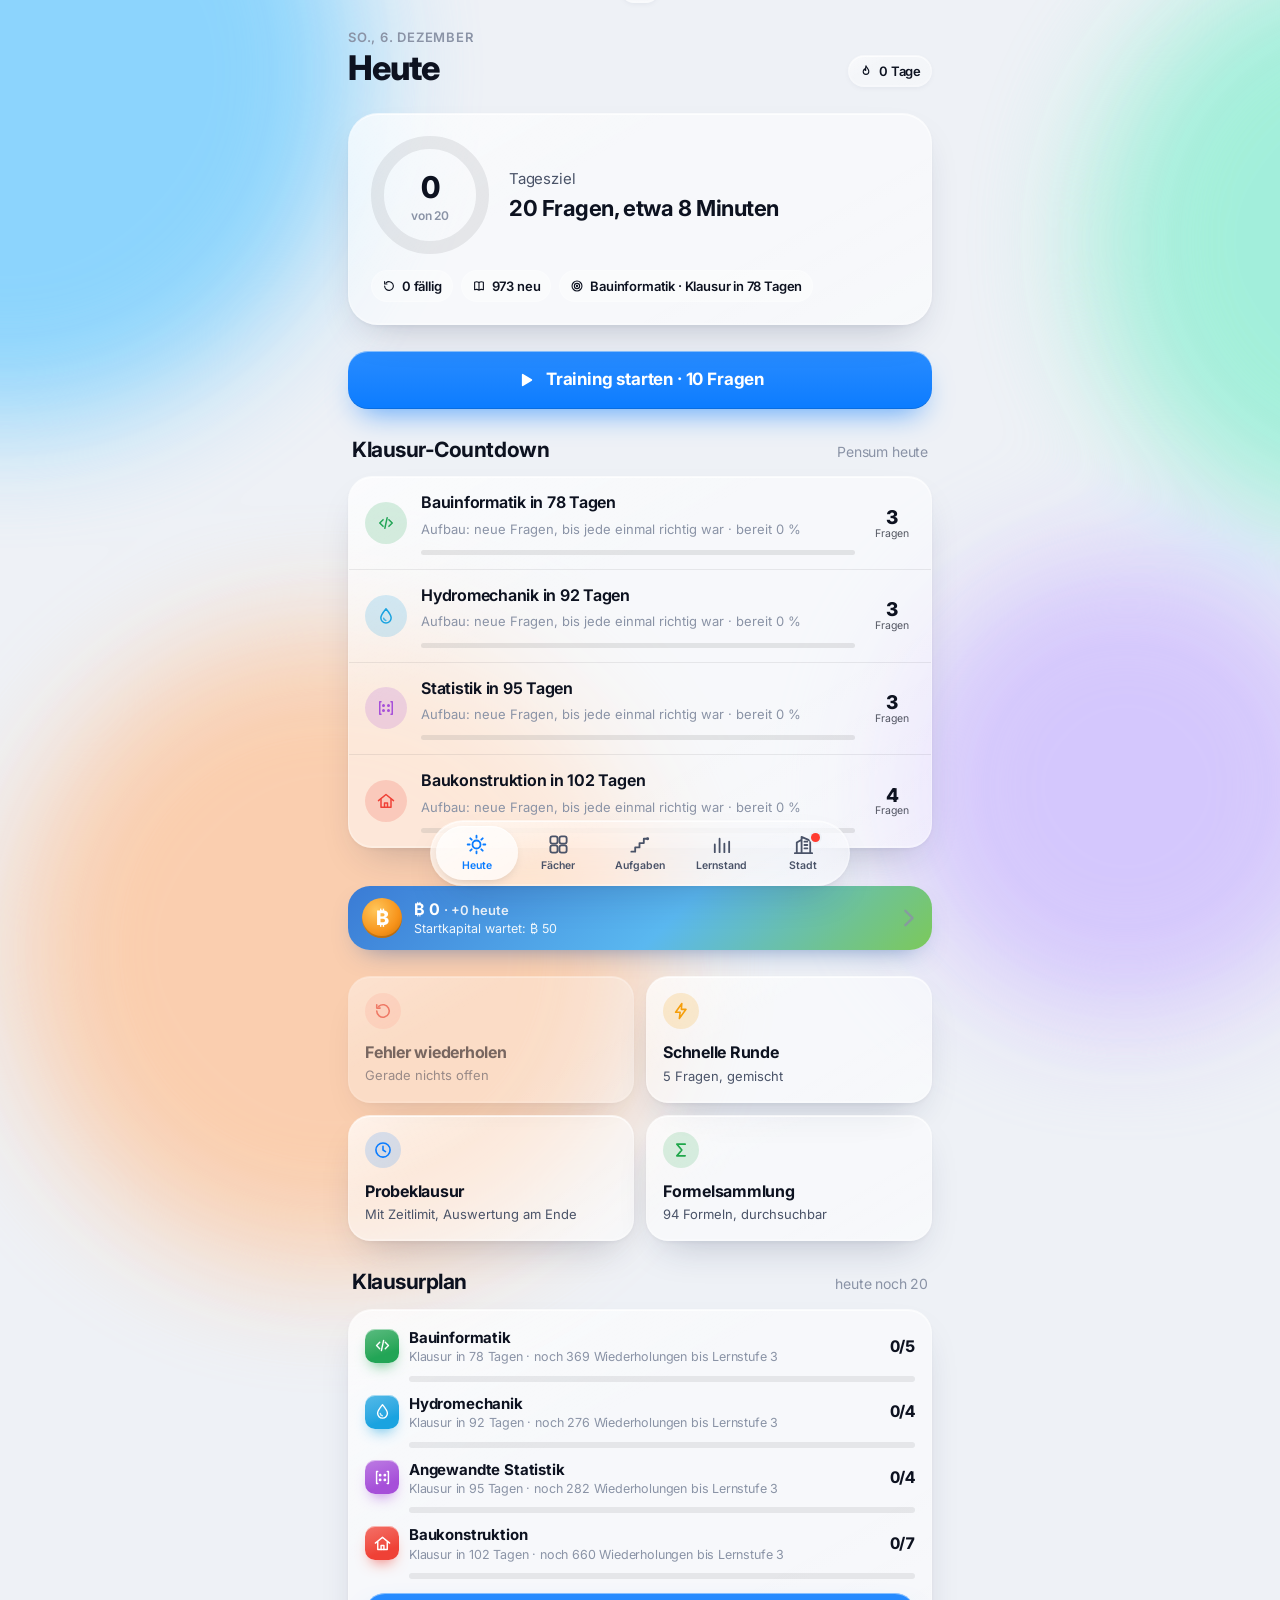
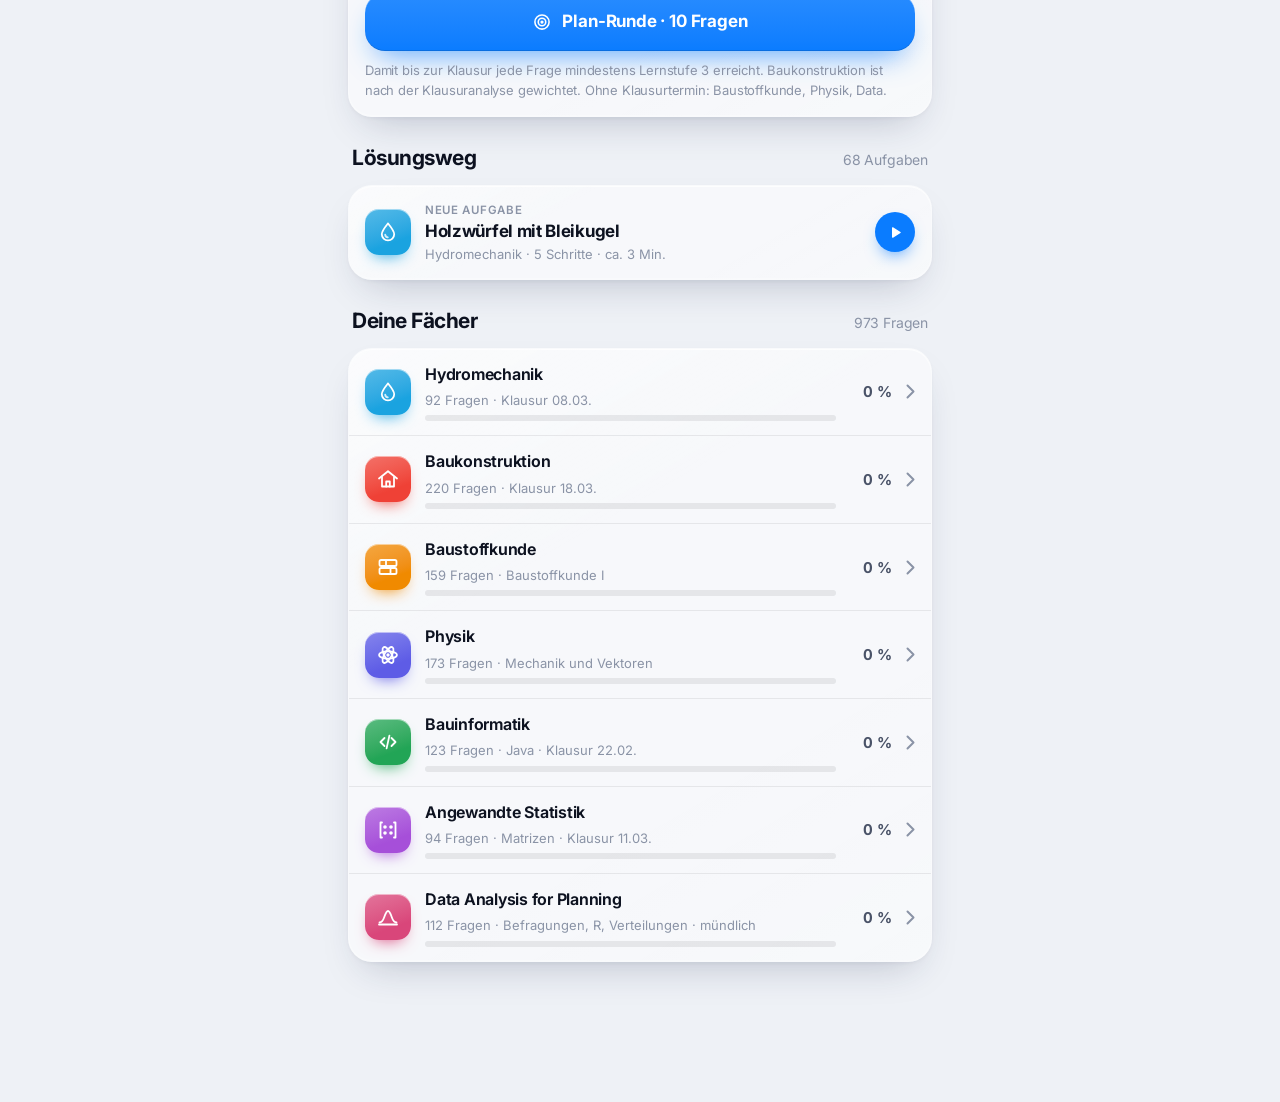
==== commit 33adaacb: "Klausurduell 3.0 vollständig: Ziele, Wochentruhe, Countdown, Mein Haus gestalten, Menü, Rohstoffleis" ====
--- a/index.html
+++ b/index.html
@@ -9,6 +9,7 @@
 <link rel="manifest" href="manifest.webmanifest">
 <link rel="apple-touch-icon" href="icons/icon-180.png">
 <link rel="icon" type="image/png" href="icons/icon-192.png">
+<script>try{if(localStorage.getItem("klausurduell.version")==="2.5"&&!/[?&]neu/.test(location.search))location.replace("v25/"+location.hash)}catch(e){}</script>
 <style>:root{padding-top:env(safe-area-inset-top,0px);padding-bottom:env(safe-area-inset-bottom,0px)}[hidden]{display:none!important}</style>
 <title>Klausurduell</title>
 <link rel="preconnect" href="https://fonts.googleapis.com">
@@ -268,6 +269,9 @@
   background:rgba(255,255,255,.95);color:#1b2234;box-shadow:0 6px 14px rgba(0,0,0,.3);pointer-events:auto;will-change:transform}
 .c3bub::after{content:"";position:absolute;left:50%;bottom:-6px;margin-left:-6px;border:6px solid transparent;border-bottom:0;border-top-color:rgba(255,255,255,.95)}
 .c3bub.kz{background:rgba(30,36,55,.75);color:#cfd6e6;pointer-events:none;min-width:40px;margin-left:-20px}.c3bub.kz::after{border-top-color:rgba(30,36,55,.75)}
+.c3bub.kp{background:rgba(22,30,48,.86);color:#fff;height:30px;margin:-30px 0 0 -34px;font-size:12.5px;font-variant-numeric:tabular-nums;padding:0 10px 0 6px}.c3bub.kp::after{border-top-color:rgba(22,30,48,.86)}.c3bub.kp .gear{display:flex;width:16px;height:16px;color:#7ee2a8;animation:c3spin 2.4s linear infinite}.c3bub.kp .gear svg{width:16px;height:16px}.c3bub.kp small{font-size:10.5px;opacity:.7;font-weight:700}
+.c3bub.ki{background:rgba(30,36,55,.72);color:#cfd6e6;height:28px;min-width:0;margin:-28px 0 0 -28px;font-size:12px;padding:0 10px}.c3bub.ki::after{border-top-color:rgba(30,36,55,.72)}
+@keyframes c3spin{to{transform:rotate(360deg)}}
 .c3bub.kc{background:linear-gradient(#ffe08a,#f4b12a)}.c3bub.kc svg{width:18px;height:18px}
 .c3tabs{display:flex;gap:6px;overflow-x:auto;padding:0 14px 8px;scrollbar-width:none;touch-action:pan-x}.c3tabs::-webkit-scrollbar{display:none}
 .c3tab{flex:none;height:32px;padding:0 13px;border-radius:16px;font-size:13px;font-weight:700;color:#fff;background:rgba(255,255,255,.12)}.c3tab.on{background:#fff;color:#1b2234}
@@ -291,15 +295,45 @@
 .chest{width:84px;height:84px;margin:6px auto 4px;border-radius:24px;display:grid;place-items:center;color:#fff;animation:cshake .6s ease 2}.chest svg{width:52px;height:52px}
 .chest.t0{background:linear-gradient(#c58a4c,#8a5a2b)}.chest.t1{background:linear-gradient(#e3e8ee,#9aa6b4)}.chest.t2{background:linear-gradient(#ffe08a,#e39b12)}
 @keyframes cshake{25%{transform:rotate(-8deg)}75%{transform:rotate(8deg)}}
-.rc small{font-weight:500;font-size:11.5px;opacity:.85;margin-left:1px}.ocard .rcs{flex-direction:column;align-items:flex-start;gap:2px}
+.rc small{font-weight:500;font-size:11.5px;opacity:.85;margin-left:1px}.rc.have{color:#3fb950}.rc .rst{font-weight:800}.rtile .rneed{font-size:11px;color:#3fb950;font-weight:600}.rtile .rneed.miss{color:#ff7b72}.txl{display:block;margin:10px 0 0;font-size:12.5px;font-weight:700;color:var(--ink-3)}.chip.on{background:var(--accent);color:#fff;border-color:transparent}.txrow{display:flex;align-items:center;gap:10px;margin-top:12px}.txrow .c3x{font-size:20px;font-weight:700;flex:none}.txeq{flex:1;display:flex;align-items:center;justify-content:center;gap:8px;flex-wrap:wrap}.txeq .arr{opacity:.6}.ocard .rcs{flex-direction:column;align-items:flex-start;gap:2px}
 #c3.c3load::after{content:"Stadt wird geladen …";position:absolute;inset:0;display:grid;place-items:center;color:#fff;font:700 17px/1.3 -apple-system,system-ui,sans-serif;letter-spacing:.01em;background:linear-gradient(#3d8fe2,#cde9ff);z-index:50}
-.c3res{position:absolute;left:max(12px,env(safe-area-inset-left,0px));right:max(12px,env(safe-area-inset-right,0px));bottom:calc(env(safe-area-inset-bottom,0px) + 106px);display:flex;gap:5px;overflow-x:auto;scrollbar-width:none;padding:6px;border-radius:20px;color:#fff;text-align:left;-webkit-overflow-scrolling:touch;transition:opacity .25s,transform .25s;z-index:3}
-.c3res::-webkit-scrollbar{display:none}.c3res.hide{opacity:0;transform:translateY(16px);pointer-events:none}
-.c3r{flex:none;display:flex;align-items:center;gap:7px;padding:4px 10px 4px 4px;border-radius:15px;background:rgba(255,255,255,.09)}
-.c3r b{display:block;font-size:15px;line-height:1.05;font-weight:800;font-variant-numeric:tabular-nums}
-.c3r small{display:block;font-size:10px;font-weight:650;opacity:.85;white-space:nowrap;line-height:1.15}
-.c3r.zero{opacity:.42}.c3r.cap{padding-left:10px;background:rgba(255,255,255,.16)}
+.c3head2{position:absolute;left:max(12px,env(safe-area-inset-left,0px));right:max(12px,env(safe-area-inset-right,0px));top:calc(env(safe-area-inset-top,0px) + 62px);display:flex;flex-direction:column;gap:6px;pointer-events:none;transition:opacity .25s,transform .25s;z-index:3}
+.c3head2.hide{opacity:0;transform:translateY(-12px)}.c3head2.hide *{pointer-events:none!important}
+.c3lvl{align-self:center;display:flex;align-items:center;gap:8px;padding:5px 12px;border-radius:14px;font-size:12.5px;font-weight:650;color:#fff;text-shadow:0 1px 2px rgba(0,0,0,.4);pointer-events:auto;max-width:100%}
+.c3lvl b{font-weight:800;white-space:nowrap}.c3lvl span{white-space:nowrap;overflow:hidden;text-overflow:ellipsis;opacity:.92}.c3lvl .xpb{width:74px;height:7px;border-radius:4px}
+.c3res{display:flex;gap:5px;overflow-x:auto;scrollbar-width:none;padding:5px;border-radius:20px;color:#fff;-webkit-overflow-scrolling:touch;pointer-events:auto}
+.c3res::-webkit-scrollbar{display:none}
+.c3r{flex:none;display:flex;align-items:center;gap:7px;padding:4px 10px 4px 4px;border-radius:15px;background:rgba(255,255,255,.1);color:#fff;text-align:left;transition:transform .15s}
+.c3r b{display:block;font-size:15.5px;line-height:1.05;font-weight:800;font-variant-numeric:tabular-nums}
+.c3r small{display:block;font-size:10px;font-weight:650;opacity:.88;white-space:nowrap;line-height:1.15}
+.c3r.zero{opacity:.45}.c3r.cap{padding-left:10px;background:rgba(255,255,255,.18)}.c3r.cap.full{background:#f08a00;box-shadow:0 0 0 1px rgba(255,255,255,.35)}
+.c3r.bump{animation:c3bump .5s cubic-bezier(.3,1.6,.5,1)}@keyframes c3bump{40%{transform:scale(1.12)}}
+.ric.sq{border-radius:28%}
+.c3menu{position:absolute;right:max(12px,env(safe-area-inset-right,0px));top:calc(env(safe-area-inset-top,0px) + 60px);width:244px;padding:6px;border-radius:20px;display:flex;flex-direction:column;gap:2px;z-index:8;transform-origin:top right;transform:scale(.92) translateY(-6px);opacity:0;transition:transform .2s cubic-bezier(.3,1.3,.5,1),opacity .18s}
+.c3menu.show{transform:none;opacity:1}.c3menu.c3g{backdrop-filter:none;-webkit-backdrop-filter:none;background:rgba(16,24,44,.9)}
+.c3mi{display:flex;align-items:center;gap:11px;padding:10px 10px;border-radius:14px;color:#fff;font-size:14px;font-weight:650;text-align:left;width:100%}
+.c3mi svg{width:21px;height:21px;flex:none;opacity:.95}.c3mi span{flex:1}.c3mi small{font-size:11px;opacity:.7;font-weight:600;white-space:nowrap}
+.c3mi.on{background:rgba(255,190,60,.35)}.c3mi.info{opacity:.85}button.c3mi:active{background:rgba(255,255,255,.12)}
+#c3menub.on{background:rgba(255,255,255,.3)}
+.c3card .c3th{width:100%;height:84px;object-fit:contain;margin:-4px 0 2px;filter:drop-shadow(0 6px 8px rgba(0,0,0,.25))}
+.rtile.hl{box-shadow:0 0 0 2.5px #f08a00;animation:c3bump .6s ease 2}
 .c3bub.kz{min-width:30px;height:26px;margin:-26px 0 0 -15px;padding:0 7px;font-size:10.5px;opacity:.8}
+.c3sm{width:56px}
+.qcard{background:var(--card,rgba(127,127,127,.08));border-radius:16px;padding:11px 12px;margin:8px 0;border:1px solid rgba(127,127,127,.14)}
+.qcard.ok{border-color:#3fb950;box-shadow:0 0 0 1px #3fb950 inset}.qcard.done{opacity:.6}
+.qt{display:flex;justify-content:space-between;gap:10px;align-items:baseline}.qt b{font-size:14.5px}.qt span{font-size:12.5px;opacity:.7;font-variant-numeric:tabular-nums;white-space:nowrap}
+.qcard .cbar{height:7px;border-radius:4px;background:rgba(127,127,127,.18);margin:8px 0;overflow:hidden}.qcard .cbar i{display:block;height:100%;background:linear-gradient(90deg,#3fb950,#7ee08f);border-radius:4px}
+.qf{display:flex;justify-content:space-between;align-items:center;gap:8px}.qrws{display:flex;flex-wrap:wrap;gap:5px}
+.qrw{display:inline-flex;align-items:center;gap:4px;font-size:12px;font-weight:650;padding:3px 8px 3px 4px;border-radius:10px;background:rgba(127,127,127,.12)}.qrw .c3cn{width:16px;height:16px;font-size:10px}
+.mslist{display:flex;flex-direction:column;gap:6px}.msrow{display:flex;gap:10px;align-items:center;padding:6px 4px}.msrow img{width:48px;height:48px;object-fit:contain;flex:none}.msrow .gico{flex:none}
+.msrow b{display:block;font-size:14px}.msrow small{display:block;font-size:12px;opacity:.75}.msrow .cbar{height:5px;border-radius:3px;background:rgba(127,127,127,.18);margin-top:5px;overflow:hidden}.msrow .cbar i{display:block;height:100%;background:#0a7cff}
+.cdrow .t{min-width:0}.cdrow .t small{display:block;white-space:nowrap;overflow:hidden;text-overflow:ellipsis}
+.cdbar{display:block;height:5px;border-radius:3px;background:rgba(127,127,127,.18);margin-top:6px;overflow:hidden}.cdbar em{display:block;height:100%;background:var(--accent);border-radius:3px}
+.cdrow.ok .cdbar em{background:#3fb950}.cdrow.warn .cdbar em{background:#e3a008}
+.cdst{flex:none;min-width:46px;text-align:center;display:flex;flex-direction:column;align-items:center;line-height:1.05}.cdst b{font-size:19px;font-weight:800}.cdst small{font-size:10.5px;opacity:.7}
+.cdrow.ok .cdst{color:#3fb950;font-size:22px;font-weight:800}.cdrow.warn .cdst b{color:#c98700}
+.cdterm{display:flex;align-items:center;gap:8px;padding:6px 0;border-bottom:1px solid var(--edge-2,rgba(127,127,127,.15))}.cdterm span{flex:1;font-size:14px;font-weight:600}
+.cdterm input{font:inherit;font-size:14px;padding:5px 8px;border-radius:10px;border:1px solid rgba(127,127,127,.3);background:transparent;color:inherit}.cdterm.ab span{opacity:.5}.cdterm .link{font-size:13px}
 /* ── 3D-STADT CSS ENDE ── */
 
 /* tab bar */
@@ -1563,6 +1597,15 @@
 const KEY = "klausurduell.v1";
 let S = {cards:{}, days:{}, aufg:{}};
 try { const raw = localStorage.getItem(KEY); if (raw) S = Object.assign(S, JSON.parse(raw)); } catch(e) {}
+/* 3.0: Spielstand mit Version. Die alte 8 × 8-Stadt rückt in die Mitte des 12 × 12-Rasters (+2); Gebäude, die in 2.5 geparkt waren (hold), kommen zurück. Vorher wird der alte Stand gesichert. */
+function gMig30(g){
+  if (!g || g.sv >= 3) return;
+  try { if (!localStorage.getItem(KEY + ".vor30")) localStorage.setItem(KEY + ".vor30", JSON.stringify(S)); } catch(e) {}
+  (g.b || []).forEach(b => { if (b.k !== "meinhaus" && b.x >= 0) { b.x += 2; b.y += 2; } });
+  if (Array.isArray(g.hold)) { g.hold.forEach(b => { if (!g.b.some(o => o.id === b.id)) g.b.push(b); }); delete g.hold; }
+  g.sv = 3;
+}
+try { if (S.game) { gMig30(S.game); localStorage.setItem(KEY, JSON.stringify(S)); } } catch(e) {}
 if(!S.aufg) S.aufg = {};
 if(!S.notes) S.notes = []; if(!S.hide) S.hide = {}; if(!S.df) S.df = {}; if(!S.tiefeAus) S.tiefeAus = {};
 /* v1.5: ausgeblendete Fragen/Aufgaben aus allen Listen nehmen (Lernstand bleibt erhalten) */
@@ -1658,6 +1701,7 @@
       <div class="chips" style="grid-column:1/-1;margin-top:0"><span class="chip">${I.redo}${due} fällig</span><span class="chip">${I.book}${fresh} neu</span>${nextEx?`<span class="chip">${I.target}${FACH[nextEx.f].n.split(" ").pop()} · Klausur in ${nextEx.d} Tagen</span>`:""}</div>
     </div>
     <button class="cta press" data-act="start-mix">${I.play}Training starten · 10 Fragen</button>
+    ${cdPanel()}
     ${gHeuteCard()}
     <div class="tiles">
       <button class="tile glass press" data-act="start-wrong" ${w?"":"disabled style='opacity:.55'"}><div class="round" style="background:var(--bad-soft);color:var(--bad)">${I.redo}</div><div><b>Fehler wiederholen</b><br><span>${w ? `${w} ${w===1?"Frage":"Fragen"} offen` : "Gerade nichts offen"}</span></div></button>
@@ -1736,10 +1780,14 @@
       <div class="btnrow" style="margin-top:0"><button class="btn2 press" data-act="notes">Verwalten</button>${o ? `<button class="btn2 acc press" data-act="nsend">Senden (${o})</button>` : `<button class="btn2 press" data-act="note-app">Neue Anmerkung</button>`}</div></div>`; })()}
     ${pushPanel()}
     ${gStandPanel()}
+    ${cdTermPanel()}
     <div class="panel glass"><div class="sec-h" style="padding:0"><h2>Daten sichern</h2><small>Version ${APP_VERSION}</small></div>
       <p class="legend" style="margin:0">Dein Lernstand liegt nur auf diesem Gerät. Ein Backup kannst du in Dateien oder iCloud ablegen und auf einem neuen Gerät wieder einlesen.</p>
       <div class="btnrow" style="margin-top:0"><button class="btn2 press" data-act="export">Backup sichern</button><button class="btn2 press" data-act="import">Backup laden</button></div>
       <input type="file" id="importFile" accept=".json,application/json" hidden></div>
+    ${!framed && /^https?:$/.test(location.protocol) ? `<div class="panel glass"><div class="sec-h" style="padding:0"><h2>Stadt-Version</h2><small>3.0</small></div>
+      <p class="legend" style="margin:0">Dir gefällt die alte Stadt besser? Du kannst jederzeit zu Version 2.5 zurück und wieder hierher wechseln. Lernstand und Spielstand bleiben erhalten; Gebäude, die es in 2.5 noch nicht gibt, warten so lange.</p>
+      <div class="btnrow" style="margin-top:0"><button class="btn2 press" data-act="ver25">Zur alten Version 2.5</button></div></div>` : ""}
     <button class="link danger" data-act="reset">Fortschritt zurücksetzen</button>
   </div>`;
 }
@@ -1970,7 +2018,7 @@
   const c = S.aufg[a.id] || {b:0, runs:0, best:0}, dn = dayNum(), good = p >= .8;
   c.b = good ? Math.min(5, c.b+1) : 1; c.due = dn + (good ? INTERVAL[c.b] : 1); c.last = p; c.best = Math.max(c.best||0, p); c.runs = (c.runs||0)+1;
   S.aufg[a.id] = c; save(); haptic(good);
-  const gT = gEarn(10 + 15*p); ecoTask(a, p);
+  const gT = gEarn((10 + 15*p) * gMult()); ecoTask(a, p);
   const head = p===1 ? "Fehlerfrei gelöst" : p>=.8 ? "Stark gelöst" : p>=.5 ? "Weg gefunden" : "Nochmal üben";
   const first = A.sc.filter(x=>x===1).length;
   const nx = nextTask(a.id);
@@ -2289,7 +2337,7 @@
   const head = p >= .9 ? "Klausurreif" : p >= .7 ? "Stark" : p >= .5 ? "Bestanden – mit Luft nach oben" : "Noch nicht sicher";
   const ansText = q => q.typ === "mc" ? q.a[0] : q.typ === "wf" ? (q.c ? "Wahr" : "Falsch") : q.typ === "ord" ? q.steps.join(" → ") : q.pairs.map(x => x[0] + " = " + x[1]).join("; ");
   Q.exam = null;
-  const gX = gEarn(2*r) + (Q.coins||0); ecoExam(p);
+  const gX = gEarn(2*r*gMult()) + (Q.coins||0); ecoExam(p);
   $("#quiz").innerHTML = `<div class="ambient"><i></i><i></i><i></i><i></i></div><div class="qwrap"><div class="qbody"><div class="res">
     ${ring(p,170,16,p>=.5?"#7fe8a0":"#ffb199",p>=.5?"var(--ok)":"var(--bad)",`<b>${Math.round(p*100)} %</b><span>${r} von ${n}</span>`)}
     <h1>${head}</h1><p class="sub">${esc(Q.label)} · ${mins} Min.${timeUp ? " · Zeit abgelaufen" : ""}${answered < n ? ` · ${n - answered} nicht beantwortet` : ""}</p>${gChip(gX)}
@@ -2433,8 +2481,8 @@
 function gInit(){
   if (S.game && S.game.v) return S.game;
   const answered = Object.values(S.days).reduce((a,d) => a + (d.n||0), 0);
-  S.game = {v:1, coins:0, total:0, off:false, start:Date.now(), daily:{}, welcome: Math.min(600, 50 + answered),
-            b:[{id:1, k:"rathaus", l:1, x:3, y:3, until:0, from:0}], nid:2};
+  S.game = {v:1, sv:3, coins:0, total:0, off:false, start:Date.now(), daily:{}, welcome: Math.min(600, 50 + answered),
+            b:[{id:1, k:"rathaus", l:1, x:5, y:5, until:0, from:0}], nid:2};
   save(); return S.game;
 }
 const G = () => S.game || gInit();
@@ -2462,7 +2510,7 @@
   if (p.first) { const st = Math.min(streak() + 1, 10) * 5; r += st; parts.push("Tagesbonus " + st); }
   (g.daily[dayKey()] || (g.daily[dayKey()] = {e:0, n:0})).n++;
   if (ok) gBoost(60);
-  const n = gEarn(r);
+  const n = gEarn(r * gMult());
   if (Q) Q.coins = (Q.coins || 0) + n;
   return n ? `<div class="gchip"><b>+${n} ₿</b>${parts.length ? `<span>${parts.join(" · ")}</span>` : ""}${ok && gBusy().length ? `<span>Bau −1 Min.</span>` : ""}</div>` : "";
 }
@@ -2658,6 +2706,7 @@
   if (L === 1 && t.cnt && g.b.filter(b => b.k === k).length >= t.cnt) return `Höchstens ${t.cnt}`;
   if (L === 1 && t.cond) { const c = t.cond(); if (c) return c; }
   if (L === 1 && t.rare && !(eco().inv.deko[k] > 0)) return "Gibt es nur in Truhen";
+  if (k === "meinhaus" && HAUSREQ[L]) { const h = HAUSREQ[L](); if (h) return h; }
   if (gBusy().length >= gTr() && t.time[L-1] > 0) return `Alle ${gTr()} Bautrupps sind beschäftigt`;
   return "";
 }
@@ -2752,24 +2801,30 @@
 /* ── 3D-STADT START ── */
 
 /* ═════════ v2.3: Wirtschaft – Ressourcen aus dem Lernen, Fabriken, Lager, Aufträge, Truhe, Serienschutz ═════════ */
-const RES = {
-  wasser: {n: "Wasser", c: "#3d9be0"}, kies: {n: "Kies und Sand", c: "#b39b6e"}, holz: {n: "Bauholz", c: "#b07a45"}, zement: {n: "Zement", c: "#8f969e"},
-  stahl: {n: "Stahl", c: "#55687c"}, strom: {n: "Strom", c: "#e9a800"}, plan: {n: "Baupläne", c: "#2f6fb0"}, daten: {n: "Messdaten", c: "#a64fd9"}, fach: {n: "Fachkräfte", c: "#e8742c"},
-  beton: {n: "Beton", c: "#7c848d", p: 1}, stein: {n: "Mauersteine", c: "#b9ad97", p: 1}, fenster: {n: "Fenster", c: "#4fa3d9", p: 1}, dach: {n: "Dachstühle", c: "#b5773d", p: 1}, fert: {n: "Fertigteile", c: "#5f6a75", p: 1}
+const RES = {                                                         // 3.0: jede Ressource eigene Farbe und Form; Bauteile (p) im abgerundeten Quadrat
+  wasser: {n: "Wasser", c: "#2b8fe6"}, kies: {n: "Kies und Sand", c: "#c9a052"}, holz: {n: "Bauholz", c: "#a8692f"}, zement: {n: "Zement", c: "#8a939d"},
+  stahl: {n: "Stahl", c: "#2f4f86"}, strom: {n: "Strom", c: "#f0b000"}, plan: {n: "Baupläne", c: "#3aa0e8"}, daten: {n: "Messdaten", c: "#9a4fe0"}, fach: {n: "Fachkräfte", c: "#f07c1e"},
+  beton: {n: "Beton", c: "#5f6e80", p: 1}, stein: {n: "Mauersteine", c: "#c4573a", p: 1}, fenster: {n: "Fenster", c: "#22aed3", p: 1}, dach: {n: "Dachstühle", c: "#c98a2c", p: 1}, fert: {n: "Fertigteile", c: "#4b5a9a", p: 1}
 };
 const RBASE = ["wasser", "kies", "holz", "zement", "stahl", "strom", "plan", "daten", "fach"], RPROD = ["beton", "stein", "fenster", "dach", "fert"];
 const RVAL = {wasser: 5, kies: 4, holz: 6, zement: 6, stahl: 8, strom: 5, plan: 8, daten: 8, fach: 6, beton: 10, stein: 8, fenster: 24, dach: 30, fert: 55};
 const RICON = {
-  wasser: '<path d="M12 4c3 4 5 6.6 5 9.3A5 5 0 0 1 7 13.3C7 10.6 9 8 12 4z"/>', kies: '<path d="M5 17l3-4 3 2 2-3 4 5zM7 18h10"/><circle cx="9" cy="9" r="1.6"/><circle cx="14" cy="8" r="1.3"/>',
-  holz: '<rect x="4" y="9" width="16" height="6" rx="3"/><circle cx="17" cy="12" r="1.5"/>', zement: '<path d="M7 6h10l1 13H6zM9 10h6"/>',
-  stahl: '<path d="M6 6h12M6 18h12M12 6v12M9 6v1.5M15 6v1.5M9 18v-1.5M15 18v-1.5"/>', strom: '<path d="M13 3L6 13h5l-1 8 7-10h-5z"/>',
-  plan: '<path d="M6 4h9l3 3v13H6zM9 10h6M9 13h6M9 16h4"/>', daten: '<path d="M5 19V5M5 19h14M8 16v-4M12 16V9M16 16v-6"/>',
-  fach: '<circle cx="12" cy="9" r="3"/><path d="M8 7.5a4 4 0 0 1 8 0M6 20c.6-3.6 3-5.5 6-5.5s5.4 1.9 6 5.5"/>',
-  beton: '<path d="M4 9l8-4 8 4-8 4zM4 9v7l8 4 8-4V9M12 13v7"/>', stein: '<path d="M4 7h16v10H4zM4 12h16M10 7v5M15 12v5"/>',
-  fenster: '<rect x="5" y="4" width="14" height="16" rx="1"/><path d="M12 4v16M5 12h14"/>', dach: '<path d="M3 17l9-10 9 10M7 17l5-5.5 5 5.5M12 7v10M3 17h18"/>',
-  fert: '<path d="M3 9h18v5H3zM6 14v4M18 14v4M3 9l3-3h12l3 3"/>'
+  wasser: '<path d="M12 3.2c3.5 4.4 5.8 7.4 5.8 10.4a5.8 5.8 0 0 1-11.6 0c0-3 2.3-6 5.8-10.4z" fill="#fff" stroke="none"/><path d="M9.6 14.6a2.6 2.6 0 0 0 2.2 2.4" stroke="#2b8fe6" stroke-width="1.5"/>',
+  kies: '<path d="M3.2 18.6c1.7-4.8 4.8-7.7 8.8-7.7s7.1 2.9 8.8 7.7z" fill="#fff" stroke="none"/><circle cx="7.6" cy="7.6" r="1.7" fill="#fff" stroke="none"/><circle cx="12.4" cy="5.8" r="1.4" fill="#fff" stroke="none"/><circle cx="16.4" cy="8.4" r="1.2" fill="#fff" stroke="none"/>',
+  holz: '<rect x="3.2" y="7.6" width="17.6" height="8.8" rx="1.6" fill="#fff" stroke="none"/><path d="M6.2 11h6.6M9.4 13.4h8" stroke="#a8692f" stroke-width="1.4"/>',
+  zement: '<path d="M7 4.6h10l1.6 3.2-1.1 11.6H6.5L5.4 7.8z" fill="#fff" stroke="none"/><path d="M8.6 11.2h6.8M8.6 14.2h4.6" stroke="#8a939d" stroke-width="1.5"/>',
+  stahl: '<path d="M4.8 5.2h14.4v2.8h-5.4v8h5.4v2.8H4.8V16h5.4V8H4.8z" fill="#fff" stroke="none"/>',
+  strom: '<path d="M13.6 2.4L5.4 13.6h5.6l-1.6 8 8.2-11.2H12z" fill="#fff" stroke="none"/>',
+  plan: '<rect x="4.4" y="4.4" width="15.2" height="15.2" rx="1.6" fill="#fff" stroke="none"/><path d="M7.8 8.6h8.4M7.8 12h5.2M7.8 15.4h8.4" stroke="#3aa0e8" stroke-width="1.6"/>',
+  daten: '<path d="M6 19.2v-7.4M10.6 19.2V5.6M15.2 19.2v-9.4M19.4 19.2v-5" stroke="#fff" stroke-width="2.8"/>',
+  fach: '<path d="M5.4 15.8a6.6 6.6 0 0 1 13.2 0z" fill="#fff" stroke="none"/><rect x="3.6" y="15.4" width="16.8" height="2.8" rx="1.4" fill="#fff" stroke="none"/><path d="M12 9.4v3.6" stroke="#f07c1e" stroke-width="1.7"/>',
+  beton: '<path d="M12 3.8l7.6 4.1v8.2L12 20.2l-7.6-4.1V7.9z" fill="#fff" stroke="none"/><path d="M4.4 7.9L12 12l7.6-4.1M12 12v8.2" stroke="#5f6e80" stroke-width="1.4"/>',
+  stein: '<rect x="3.2" y="5.6" width="17.6" height="12.8" rx="1.2" fill="#fff" stroke="none"/><path d="M3.2 12h17.6M9 5.6V12M15 12v6.4" stroke="#c4573a" stroke-width="1.6"/>',
+  fenster: '<rect x="4.8" y="3.6" width="14.4" height="16.8" rx="1.6" fill="#fff" stroke="none"/><path d="M12 3.6v16.8M4.8 11h14.4" stroke="#22aed3" stroke-width="1.9"/>',
+  dach: '<path d="M2.8 18.4L12 5.6l9.2 12.8z" fill="#fff" stroke="none"/><path d="M12 5.6v12.8M7.4 18.4L12 12l4.6 6.4" stroke="#c98a2c" stroke-width="1.4"/>',
+  fert: '<rect x="3.2" y="8.2" width="17.6" height="7.6" rx="1.2" fill="#fff" stroke="none"/><circle cx="7.6" cy="12" r="1.4" fill="#4b5a9a" stroke="none"/><circle cx="12" cy="12" r="1.4" fill="#4b5a9a" stroke="none"/><circle cx="16.4" cy="12" r="1.4" fill="#4b5a9a" stroke="none"/>'
 };
-const ricon = (k, s = 16) => `<span class="ric" style="--rc:${RES[k].c};width:${s}px;height:${s}px"><svg viewBox="0 0 24 24" fill="none" stroke="#fff" stroke-width="2.2" stroke-linecap="round" stroke-linejoin="round">${RICON[k]}</svg></span>`;
+const ricon = (k, s = 16) => `<span class="ric${RES[k].p ? " sq" : ""}" style="--rc:${RES[k].c};width:${s}px;height:${s}px"><svg viewBox="0 0 24 24" fill="none" stroke="#fff" stroke-width="2.2" stroke-linecap="round" stroke-linejoin="round">${RICON[k]}</svg></span>`;
 
 /* ── Gebäude: Umbenennungen und neue Typen ── */
 Object.assign(GT.wasserturm, {n: "Wasserwerk", d: "Fördert Wasser für Beton und Häuser. Läuft, wenn du Hydromechanik lernst."});
@@ -2809,6 +2864,7 @@
   ["Fabriken", ["lagerhaus", "mischanlage", "mauersteinwerk", "glaserei", "abbundhalle", "fertigteilwerk"]], ["Stadt", ["schule", "feuerwache", "buero"]],
   ["Wahrzeichen", ["fernsehturm", "stadion", "kathedrale"]], ["Deko", ["bank", "brunnen", "laterne", "statue", "blumen", "baum", "goldstatue"]]];
 GORDER.splice(0, GORDER.length, ...GCAT.flatMap(c => c[1]));
+for (const k in GT) GT[k].time = GT[k].time.map((s, i) => i < 2 ? Math.min(s, 60) : Math.min(14400, Math.round(s / 2)));   // 3.0: Stufe 1–2 höchstens 1 Min., sonst halb so lang, höchstens 4 Std.
 const WERK = {wasserturm: {f: "hydro", r: "wasser"}, kieswerk: {f: "hydro", r: "kies"}, zimmerei: {f: "bauko", r: "holz"}, betonwerk: {f: "bsk", r: "zement"}, stahlwerk: {f: "bsk", r: "stahl"},
   kran: {f: "phys", r: "strom"}, rechenzentrum: {f: "binf", r: "plan"}, vermessung: {f: "stat", r: "daten"}, bahnhof: {f: "dap", r: "fach"}};
 const WRATE = [0, 1, 1.3, 1.6, 2, 2.5], WCAP = [0, 15, 24, 36, 51, 72], LCAP = [40, 90, 150, 225, 330, 450];   // 3.0: Ertrag ×2, Speicher ×1,5
@@ -2849,18 +2905,18 @@
 const eco = () => ecoInit();
 const hasB = k => G().b.some(b => b.k === k && b.l > 0);
 const lagerL = () => { const b = G().b.find(o => o.k === "lagerhaus"); return b ? b.l : 0; };
-const lagerCap = () => LCAP[lagerL()];
+const lagerCap = () => LCAP[lagerL()] + gHaus().l;
 const lagerUsed = () => { const r = eco().r; return Object.keys(r).filter(k => k !== "daten" && k !== "fach").reduce((a, k) => a + r[k], 0); };
 const extraCap = k => k === "daten" ? 40 : k === "fach" ? 10 + 6 * ((G().b.find(o => o.k === "bahnhof") || {l: 0}).l) : 0;
 function ecoRoom(k){ return (k === "daten" || k === "fach") ? Math.max(0, extraCap(k) - eco().r[k]) : Math.max(0, lagerCap() - lagerUsed()); }
-function ecoStat(kind, k, n){ const g = eco(), d = dayKey(), s = g.stat[d] || (g.stat[d] = {p: {}, u: {}, m: {}}); s[kind][k] = (s[kind][k] || 0) + n;
+function ecoStat(kind, k, n){ const g = eco(), d = dayKey(), s = g.stat[d] || (g.stat[d] = {p: {}, u: {}, m: {}}); s[kind][k] = (s[kind][k] || 0) + n; if (kind === "p") { const c = G().cum || (G().cum = {}); c[k] = (c[k] || 0) + n; }
   const keys = Object.keys(g.stat).sort(); while (keys.length > 14) delete g.stat[keys.shift()]; }
 function ecoHave(c){ const r = eco().r; return Object.keys(c).every(k => (r[k] || 0) >= c[k]); }
 function ecoMiss(c, note){ const r = eco().r, m = Object.keys(c).filter(k => (r[k] || 0) < c[k]); if (note) m.forEach(k => ecoStat("m", k, 1)); return m.map(k => `${c[k] - (r[k] || 0)} ${RES[k].n}`).join(", "); }
 function ecoPay(c){ const r = eco().r; Object.keys(c).forEach(k => { r[k] -= c[k]; ecoStat("u", k, c[k]); }); }
 function ecoAdd(k, n){ const take = Math.min(n, ecoRoom(k)); eco().r[k] += take; return take; }
-function costHTML(c, coins, names){
-  const r = eco().r, parts = Object.keys(c).map(k => `<span class="rc${(r[k] || 0) < c[k] ? " miss" : ""}" title="${RES[k].n}">${ricon(k, 15)}${r[k] >= c[k] ? c[k] : `${Math.floor(r[k] || 0)}/${c[k]}`}${names ? `<small>${c[k] === 1 && k === "fach" ? "Fachkraft" : RES[k].n}</small>` : ""}</span>`);
+function costHTML(c, coins, names, stock){
+  const r = eco().r, parts = Object.keys(c).map(k => `<span class="rc${(r[k] || 0) < c[k] ? " miss" : stock ? " have" : ""}" title="${RES[k].n}">${ricon(k, 15)}${stock ? `<span class="rst">${Math.floor(r[k] || 0)}</span>/${c[k]}` : r[k] >= c[k] ? c[k] : `${Math.floor(r[k] || 0)}/${c[k]}`}${names ? `<small>${c[k] === 1 && k === "fach" ? "Fachkraft" : RES[k].n}</small>` : ""}</span>`);
   if (coins !== undefined) parts.unshift(`<span class="rc${G().coins < coins ? " miss" : ""}"><i class="c3cn sm">₿</i>${fmtB(coins)}</span>`);
   return `<span class="rcs">${parts.join("")}</span>`;
 }
@@ -2960,7 +3016,7 @@
   if (o.kind === "res") { if (!ecoHave(o.need)) return "Es fehlen: " + ecoMiss(o.need, true); ecoPay(o.need); } else if (o.c < o.n) return "Noch nicht geschafft";
   const bonus = hasB("buero") ? 1.15 : 1, b = Math.round(o.rew.b * bonus); g.coins += b; g.total += b;
   if (o.rew.speed) g.inv.speed++; if (o.rew.deko) g.inv.deko[o.rew.deko] = (g.inv.deko[o.rew.deko] || 0) + 1; if (o.rew.r) ecoAdd(o.rew.r[0], o.rew.r[1]);
-  ecoXP(o.rew.xp); g.orders[i] = {wait: Date.now() + 10 * 60e3}; save(); return "";
+  ecoXP(o.rew.xp); G().ordN = (G().ordN || 0) + 1; g.orders[i] = {wait: Date.now() + 10 * 60e3}; save(); return "";
 }
 function orderDrop(i){ const g = eco(); if (g.oDrop === dayKey()) return "Heute hast du schon einen Auftrag verworfen"; g.oDrop = dayKey(); g.orders[i] = {wait: Date.now() + 10 * 60e3}; save(); return ""; }
 
@@ -2981,7 +3037,7 @@
 }
 
 /* ── Serienschutz: einmal pro Woche ein Tag Pause ohne Serienbruch ── */
-const shCap = () => 1 + (hasB("feuerwache") ? 1 : 0);
+const shCap = () => 1 + (hasB("feuerwache") ? 1 : 0) + (gHaus().sh || 0);
 function ecoDaily(){
   if (!S.game) return; const g = eco(), wk = Math.floor((dayNum() + 3) / 7);
   if (g.shW !== wk) { if (g.shW !== undefined) g.sh = Math.min(shCap(), g.sh + 1); g.shW = wk; }
@@ -3014,24 +3070,25 @@
 const c3lerp = (a, b, t) => a + (b - a) * t;
 function c3rng(seed){ let s = seed >>> 0 || 1; return () => { s += 0x6D2B79F5; let t = s; t = Math.imul(t ^ t >>> 15, t | 1); t ^= t + Math.imul(t ^ t >>> 7, t | 61); return ((t ^ t >>> 14) >>> 0) / 4294967296; }; }
 
-/* ── Welt-Maße (Stadt 3.0): 1 Einheit ≈ 10 m. Raster 12 × 12 Grundstücke à 2 × 2 in 3 × 3 Blöcken, Straßen 1,6 breit ── */
-const C3RD = 1.6, C3R = 14.4, C3RX = 18.4, C3FAR = 70, C3PZ = 4.8;
-const C3RL = [-14.4, -4.8, 4.8, 14.4];
-const C3HAUS = {x: -9.6, z: -17.6};                               // Grundstück „Mein Haus“ am Fluss                              // Straßenachsen in x und z
-const c3lot = i => (i - 5.5) * 2 + (Math.floor(i / 4) - 1) * C3RD;
+/* ── Welt-Maße (Stadt 3.0): 1 Einheit ≈ 10 m. Raster 12 × 12 Grundstücke à 2 × 2, Blöcke 2-4-4-2: die alte 8 × 8-Stadt bleibt in der Mitte, ringsum neues Land ── */
+const C3RD = 1.6, C3R = 16, C3RX = 19.4, C3FAR = 70, C3PZ = 0;
+const C3RL = [-16, -9.6, 0, 9.6, 16];                              // Straßenachsen in x und z
+const C3HAUS = {x: -9.6, z: -18.9};                               // Grundstück „Mein Haus“ am Fluss
+const c3blk = i => i < 2 ? 0 : i < 6 ? 1 : i < 10 ? 2 : 3;
+const c3lot = i => (i - 5.5) * 2 + (c3blk(i) - 1.5) * C3RD;
 function c3face(x, y){                                            // Gebäude schaut zur nächsten Straße
   const cx = c3lot(x), cz = c3lot(y); let bx = 99, bz = 99;
   C3RL.forEach(r => { if (Math.abs(r - cz) < Math.abs(bz)) bz = r - cz; if (Math.abs(r - cx) < Math.abs(bx)) bx = r - cx; });
   return Math.abs(bz) <= Math.abs(bx) ? (bz > 0 ? 0 : Math.PI) : (bx > 0 ? Math.PI/2 : -Math.PI/2);
 }
-const c3zr = x => -24 + 3 * Math.sin(x * .055 + .6) + 1.4 * Math.sin(x * .13 + 2.1);   // Flusslauf
+const c3zr = x => -26 + 3 * Math.sin(x * .055 + .6) + 1.4 * Math.sin(x * .13 + 2.1);   // Flusslauf
 function c3h(x, z){                                               // Geländehöhe
-  const m = c3ss(17.5, 34, Math.max(Math.abs(x), Math.abs(z)));
+  const m = c3ss(19.5, 36, Math.max(Math.abs(x), Math.abs(z)));
   let h = Math.max(0, Math.sin(x*.075 + 1.3) * Math.cos(z*.065 - .4) * 2.4 + Math.sin(x*.16 + z*.12) * 1.1 + Math.sin(z*.23 - x*.07 + .8) * .6 + 1.2) * m;
   const dist = Math.hypot(x, z + 10);
   h += c3ss(80, 132, dist) * (13 + 7 * Math.sin(Math.atan2(z, x) * 5 + 1) + 3 * Math.sin(x * .3) * Math.cos(z * .27));
-  if (z > 12) h *= c3ss(1.6, 4.8, Math.abs(x - 4.8));
-  if (x > 12 && Math.abs(z - C3PZ) < 6) h *= c3ss(1.6, 4.8, Math.abs(z - C3PZ));
+  if (z > 14) h *= c3ss(1.6, 4.8, Math.abs(x));
+  if (x > 14 && Math.abs(z - C3PZ) < 6) h *= c3ss(1.6, 4.8, Math.abs(z - C3PZ));
   h *= c3ss(1.4, 4.2, Math.abs(x - C3RX));
   const d = Math.abs(z - c3zr(x)), w = c3ss(3.7, 1.3, d);
   return h * (1 - w) - .95 * w;
@@ -3597,7 +3654,7 @@
     const zr = c3zr(x), d = Math.abs(z - zr), n = Math.sin(x * .21) * Math.cos(z * .17) * .5 + .5;
     if (y < -.32) c.copy(pal.bed); else if (d < 3.9 && y < -.04) c.copy(pal.sand);
     else if (y > 15.5) c.copy(pal.snow); else if (y > 9.5) c.copy(pal.rock).lerp(pal.hi, c3clamp((15.5 - y) / 8, 0, .5)); else if (y > 4.5) c.copy(pal.hi).lerp(pal.g2, .3);
-    else if (Math.abs(x) < 15.6 && Math.abs(z) < 15.6) c.copy(pal.city); else c.copy(pal.g1).lerp(pal.g2, n);
+    else if (Math.abs(x) < 17.2 && Math.abs(z) < 17.2) c.copy(pal.city); else c.copy(pal.g1).lerp(pal.g2, n);
     if (z < zr - 3.4) c.lerp(lock, .38).multiplyScalar(.9);
     c.multiplyScalar(.95 + r() * .1);
     for (let k = 0; k < 3; k++) { col[(i+k)*3] = c.r; col[(i+k)*3+1] = c.g; col[(i+k)*3+2] = c.b; }
@@ -3637,13 +3694,13 @@
 function c3forest(){
   const r = c3rng(1234), L = [];
   for (let i = 0; i < 2600 && L.length < 560; i++) { const x = (r() - .5) * 230, z = (r() - .5) * 230;
-    if (Math.abs(x) < 16.8 && Math.abs(z) < 16.8) continue; if (z > 12 && Math.abs(x - 4.8) < 3.2) continue; if (x > 12 && Math.abs(z - C3PZ) < 2.6) continue; if (Math.hypot(x - C3HAUS.x, z - C3HAUS.z) < 2.6) continue; if (Math.abs(x - C3RX) < 2.6) continue;
-    const zr = c3zr(x); if (Math.abs(z - zr) < 4.4) continue; const h = c3h(x, z); if (h > 11) continue; if (Math.hypot(x, z) > 115) continue;
+    if (Math.abs(x) < 18.4 && Math.abs(z) < 18.4) continue; if (z > 14 && Math.abs(x) < 3.2) continue; if (x > 14 && Math.abs(z - C3PZ) < 2.6) continue; if (Math.hypot(x - C3HAUS.x, z - C3HAUS.z) < 2.6) continue; if (Math.abs(x - C3RX) < 2.6) continue;
+    const zr = c3zr(x); if (Math.abs(z - zr) < 4.4 || c3imFeld(x, z, .7)) continue; const h = c3h(x, z); if (h > 11) continue; if (Math.hypot(x, z) > 115) continue;
     const dens = Math.sin(x*.09) * Math.cos(z*.11 + 1) + Math.sin((x + z)*.05) + (z < zr ? .7 : 0); if (dens < -.2 && r() < .75) continue;
     L.push({x, y: h, z, s: .85 + r() * .8, fir: r() < (z < zr ? .65 : .4), ry: r() * 6});
   }
-  for (let v = -C3R - 1; v <= C3R + 1; v += 2.4) for (const [x, z] of [[v, -C3R - 1.45], [-C3R - 1.45, v], [C3R + 1.45, v], [v, C3R + 1.45]]) { if (Math.abs(x - 4.8) < 1.6 && z > 0) continue; if (Math.abs(z - C3PZ) < 1.6 && x > 0) continue; if (Math.abs(x + 4.8) < 1.2 && z < 0) continue; if (Math.hypot(x - C3HAUS.x, z - C3HAUS.z) < 2.2) continue; L.push({x, y: 0, z, s: .8 + r() * .3, fir: false, ry: r() * 6}); }
-  for (let i = 0; i < 26; i++) { const z = C3R + 3 + i * 3.2; L.push({x: 4.8 + (i % 2 ? 2.1 : -2.1), y: 0, z, s: .9 + r() * .3, fir: i % 3 === 0, ry: r()*6}); }
+  for (let v = -C3R - 1; v <= C3R + 1; v += 2.4) for (const [x, z] of [[v, -C3R - 1.45], [-C3R - 1.45, v], [C3R + 1.45, v], [v, C3R + 1.45]]) { if (Math.abs(x) < 1.6 && z > 0) continue; if (Math.abs(z - C3PZ) < 1.6 && x > 0) continue; if (Math.abs(x + 4.8) < 1.2 && z < 0) continue; if (Math.hypot(x - C3HAUS.x, z - C3HAUS.z) < 2.2) continue; L.push({x, y: 0, z, s: .8 + r() * .3, fir: false, ry: r() * 6}); }
+  for (let i = 0; i < 26; i++) { const z = C3R + 3 + i * 3.2; L.push({x: (i % 2 ? 2.1 : -2.1), y: 0, z, s: .9 + r() * .3, fir: i % 3 === 0, ry: r()*6}); }
   const firG = c3merge([new THREE.ConeGeometry(.26, .45, 7).translate(0, .445, 0), new THREE.ConeGeometry(.19, .36, 7).translate(0, .66, 0)]);
   const rndG = c3merge([new THREE.IcosahedronGeometry(.27, 0).translate(0, .5, 0), new THREE.IcosahedronGeometry(.18, 0).translate(.1, .64, -.05)]);
   const trG = new THREE.CylinderGeometry(.03, .04, .32, 5).translate(0, .16, 0);
@@ -3652,7 +3709,7 @@
     list.forEach((t, i) => { o.position.set(t.x, t.y - .02, t.z); o.rotation.y = t.ry; o.scale.setScalar(t.s); o.updateMatrix(); m.setMatrixAt(i, o.matrix); const v = .82 + ((i * 37) % 30) / 100; c.setRGB(v, v + .04, v * .92); m.setColorAt(i, c); });
     m.castShadow = true; m.receiveShadow = true; return m; };
   const g = new THREE.Group(); g.add(mk(firG, C3.M.fir, fir), mk(rndG, C3.M.leaf, rnd), mk(trG, C3.M.trunk, L));
-  const rocks = []; for (let i = 0; i < 70; i++) { const x = (r() - .5) * 200, z = (r() - .5) * 200; if (Math.abs(x) < 18 && Math.abs(z) < 18) continue; if (Math.abs(z - c3zr(x)) < 3.6 || (z > 12 && Math.abs(x - 4.8) < 3) || Math.abs(x - C3RX) < 2.4) continue; rocks.push({x, y: c3h(x, z), z, s: .4 + r() * 1.1, fir: 0, ry: r() * 6}); }
+  const rocks = []; for (let i = 0; i < 70; i++) { const x = (r() - .5) * 200, z = (r() - .5) * 200; if (Math.abs(x) < 19.5 && Math.abs(z) < 19.5) continue; if (Math.abs(z - c3zr(x)) < 3.6 || (z > 14 && Math.abs(x) < 3) || Math.abs(x - C3RX) < 2.4) continue; rocks.push({x, y: c3h(x, z), z, s: .4 + r() * 1.1, fir: 0, ry: r() * 6}); }
   g.add(mk(new THREE.DodecahedronGeometry(.3, 0), C3.M.rock, rocks));
   return g;
 }
@@ -3768,7 +3825,7 @@
 }
 function c3worker(type, o){ const w = c3person(true); w.userData.anim = Object.assign({type, ph: Math.random() * 6}, o); return w; }
 function c3lotPos(b){ return b.k === "meinhaus" ? new THREE.Vector3(C3HAUS.x, .06, C3HAUS.z) : new THREE.Vector3(c3lot(b.x), .06, c3lot(b.y)); }
-function c3body(k, L, id, raw, ex){ let g = null; try { g = c3modBody(k, L, id, raw, ex); } catch(e) { console.error(e); } return g || c3design(k, L, id, raw, ex); }
+function c3body(k, L, id, raw, ex, dim){ let g = null; try { g = c3modBody(k, L, id, raw, ex, dim); } catch(e) { console.error(e); } return g || c3design(k, L, id, raw, ex); }
 
 /* ── Abgleich Spielstand → Szene ── */
 function c3phase(b, now){
@@ -3782,8 +3839,9 @@
   const grp = new THREE.Group(); grp.position.copy(c3lotPos(b)); grp.rotation.y = b.k === "meinhaus" ? 0 : c3face(b.x, b.y); grp.userData = {id: b.id, lot: [b.x, b.y], k: b.k};
   const L = Math.max(1, b.l);
   const ex = b.k === "lagerhaus" ? lagerUsed() / lagerCap() : 0;
-  let body = ph === "done" || ph === "old" ? c3body(b.k, L, b.id, false, ex) : ph === "pit" ? c3pit() : c3body(b.k, b.next, b.id, ph === "shell", ex);
-  if ((WERK[b.k] && werkIdle(b)) || (FAB[b.k] && !(eco().fj[b.id] || []).some(j => j.s <= Date.now() && j.e > Date.now()))) body.userData.emit = [];
+  const idle = (WERK[b.k] && werkIdle(b)) || (FAB[b.k] && !(eco().fj[b.id] || []).some(j => j.s <= Date.now() && j.e > Date.now()));
+  let body = ph === "done" || ph === "old" ? c3body(b.k, L, b.id, false, ex, idle && ph === "done") : ph === "pit" ? c3pit() : c3body(b.k, b.next, b.id, ph === "shell", ex);
+  if (idle) body.userData.emit = [];
   const bb = new THREE.Box3().setFromObject(body); grp.add(body); grp.userData.body = body; grp.userData.top = Math.max(.35, bb.max.y);
   if (ph === "shell") grp.userData.grow = b.l === 0 ? [.3, .78, .1] : [.45, .85, .62];
   if (ph !== "done") {
@@ -3820,7 +3878,7 @@
   if (ek !== C3.emptyKey) { C3.emptyKey = ek; c3decor(occ); }
   C3.plat.visible = g.b.some(b => b.k === "bahnhof" && b.l > 0);
   /* Leben passend zur Stadtgröße */
-  const ew = gEinw(), nP = c3clamp(Math.round(ew / 9), 2, 26), nC = c3clamp(1 + Math.floor(ew / 28), 1, 10);
+  const ew = gEinw(), nP = c3clamp(Math.round(ew / 7), 3, 36), nC = c3clamp(2 + Math.floor(ew / 18), 2, 18);
   while (C3.peds.length < nP) C3.peds.push(c3ped()); while (C3.cars.length < nC) C3.cars.push(c3carAgent());
   C3.peds.forEach((a, i) => a.obj.userData.want = i < (C3.night > .6 ? Math.ceil(nP * .35) : nP));
   c3labsSync(); c3hl();
@@ -3837,12 +3895,12 @@
 }
 
 /* ── Wege für Autos und Fußgänger ── */
-function c3graph(){                                                 // 4 × 4 Kreuzungen, dazu Landstraße (16) und Bahnhofszufahrt (17)
+function c3graph(){                                                 // 5 × 5 Kreuzungen, dazu Landstraße (25) und Bahnhofszufahrt (26)
   const L = C3RL, N = [];
-  for (let i = 0; i < 4; i++) for (let j = 0; j < 4; j++) N.push({x: L[i], z: L[j], n: []});
+  for (let i = 0; i < 5; i++) for (let j = 0; j < 5; j++) N.push({x: L[i], z: L[j], n: []});
   const link = (a, b) => { N[a].n.push(b); N[b].n.push(a); };
-  for (let i = 0; i < 4; i++) for (let j = 0; j < 4; j++) { const k = i * 4 + j; if (i < 3) link(k, k + 4); if (j < 3) link(k, k + 1); }
-  N.push({x: 4.8, z: C3FAR, n: []}); link(16, 11); N.push({x: C3RX - 1.6, z: C3PZ, n: []}); link(17, 14);
+  for (let i = 0; i < 5; i++) for (let j = 0; j < 5; j++) { const k = i * 5 + j; if (i < 4) link(k, k + 5); if (j < 4) link(k, k + 1); }
+  N.push({x: 0, z: C3FAR, n: []}); link(25, 14); N.push({x: C3RX - 1.6, z: C3PZ, n: []}); link(26, 22);
   return N;
 }
 function c3walk(ag, dt, ok){
@@ -3853,21 +3911,21 @@
 }
 function c3turn(o, ang, k){ let d = ang - o.rotation.y; d = Math.atan2(Math.sin(d), Math.cos(d)); o.rotation.y += d * k; }
 function c3ped(){
-  const o = c3person(false, "shirt" + (Math.random() * 7 | 0)); C3.sc.add(o); const a = Math.random() * 16 | 0;
+  const o = c3person(false, "shirt" + (Math.random() * 7 | 0)); C3.sc.add(o); const a = Math.random() * 25 | 0;
   const ag = {obj: o, a, b: C3.N[a].n[0], s: Math.random() * 4, sp: .28 + Math.random() * .18, side: Math.random() < .5 ? -1 : 1, ph: Math.random() * 6}; o.position.set(C3.N[a].x, .045, C3.N[a].z); return ag;
 }
 function c3carAgent(){
-  const o = c3car("car" + (Math.random() * 6 | 0)); C3.sc.add(o); const a = Math.random() * 16 | 0;
+  const o = c3car("car" + (Math.random() * 6 | 0)); C3.sc.add(o); const a = Math.random() * 25 | 0;
   const ag = {obj: o, a, b: C3.N[a].n[Math.random() * C3.N[a].n.length | 0], s: Math.random() * 5, sp: 1.1 + Math.random() * .7}; o.position.set(C3.N[a].x, .02, C3.N[a].z); return ag;
 }
 function c3route(from, to){
   const prev = {[from]: -1}, q = [from];
-  while (q.length) { const k = q.shift(); if (k === to) break; for (const n of C3.N[k].n) if (prev[n] === undefined && n !== 17) { prev[n] = k; q.push(n); } }
+  while (q.length) { const k = q.shift(); if (k === to) break; for (const n of C3.N[k].n) if (prev[n] === undefined && n !== 26) { prev[n] = k; q.push(n); } }
   const p = []; for (let k = to; k !== -1 && k !== undefined; k = prev[k]) p.unshift(k); return p;
 }
 function c3roadPt(x, z){
   let best = null; const N = C3.N;
-  N.forEach((A, a) => A.n.forEach(b => { if (b < a || a > 15 || b > 15) return; const B = N[b], vx = B.x - A.x, vz = B.z - A.z, L2 = vx * vx + vz * vz, t = c3clamp(((x - A.x) * vx + (z - A.z) * vz) / L2, .08, .92);
+  N.forEach((A, a) => A.n.forEach(b => { if (b < a || a > 24 || b > 24) return; const B = N[b], vx = B.x - A.x, vz = B.z - A.z, L2 = vx * vx + vz * vz, t = c3clamp(((x - A.x) * vx + (z - A.z) * vz) / L2, .08, .92);
     const px = A.x + vx * t, pz = A.z + vz * t, d = Math.hypot(x - px, z - pz); if (!best || d < best.d) best = {d, a, b, x: px, z: pz, t}; }));
   return best;
 }
@@ -3875,8 +3933,8 @@
   const T = C3.truck, now = Date.now();
   if (T.st === "idle") { T.wait -= dt; if (T.wait > 0) return;
     const site = G().b.find(b => { const ph = c3phase(b, now)[0]; return ph === "shell" || ph === "finish"; }); if (!site) { T.wait = 3; return; }
-    const sp = c3lotPos(site), rp = c3roadPt(sp.x, sp.z), ea = c3route(16, rp.a), eb = c3route(16, rp.b), path = (ea.length <= eb.length ? ea : eb).map(k => [C3.N[k].x, C3.N[k].z]);
-    path[0] = [4.8, 30]; path.push([rp.x, rp.z]); T.path = path; T.i = 0; T.s = 0; T.st = "go"; T.obj.visible = true; T.obj.position.set(path[0][0], .02, path[0][1]); return; }
+    const sp = c3lotPos(site), rp = c3roadPt(sp.x, sp.z), ea = c3route(25, rp.a), eb = c3route(25, rp.b), path = (ea.length <= eb.length ? ea : eb).map(k => [C3.N[k].x, C3.N[k].z]);
+    path[0] = [0, 30]; path.push([rp.x, rp.z]); T.path = path; T.i = 0; T.s = 0; T.st = "go"; T.obj.visible = true; T.obj.position.set(path[0][0], .02, path[0][1]); return; }
   if (T.st === "go" || T.st === "back") {
     const P = T.path; let A = P[T.i], B = P[T.i + 1]; if (!B) { T.st = T.st === "go" ? "pour" : "idle"; T.wait = T.st === "pour" ? 8 : 30; return; }
     let L = Math.hypot(B[0] - A[0], B[1] - A[1]); T.s += 1.8 * dt * (T.i === P.length - 2 && L - T.s < 1 ? .5 : 1);
@@ -3943,12 +4001,12 @@
   const k = 1 - Math.exp(-dt * 10);
   C3.cars.forEach(c => { const p = c3walk(c, dt, () => true), x = p.x - p.dz * .28, z = p.z + p.dx * .28, o = c.obj;
     o.position.x += (x - o.position.x) * k; o.position.z += (z - o.position.z) * k; o.position.y = c3gy(o.position.x, o.position.z) + .015; c3turn(o, Math.atan2(-p.dz, p.dx), k); });
-  const far = C3CAM.r > 30; C3.peds.forEach(c => { const o = c.obj; o.visible = !!o.userData.want && !far; if (!o.visible) return; const p = c3walk(c, dt, n => n !== 16), hz = Math.abs(p.dz) < .5;
+  const far = C3CAM.r > 30; C3.peds.forEach(c => { const o = c.obj; o.visible = !!o.userData.want && !far; if (!o.visible) return; const p = c3walk(c, dt, n => n !== 25), hz = Math.abs(p.dz) < .5;
     const x = p.x + (hz ? 0 : c.side * .7), z = p.z + (hz ? c.side * .7 : 0); o.position.x += (x - o.position.x) * k; o.position.z += (z - o.position.z) * k; o.position.y = .045;
     c3turn(o, Math.atan2(p.dx, p.dz), k); c3walkPose(o, t * 8 * c.sp / .35 + c.ph, .5); });
-  c3truckTick(dt, t); c3trainTick(dt, t);
-  const day = C3.night < .5; C3.birds.forEach((b, i) => { b.visible = day; if (!day) return; const a = t * .07 + i * .16, R = 13 + Math.sin(i * 1.7) * 2;
-    b.position.set(Math.cos(a) * R + Math.sin(t * .5 + i) * .4, 6.5 + Math.sin(t * .8 + i * 2) * .5 + i * .08, Math.sin(a) * R - 2); b.rotation.y = -a; const f = Math.sin(t * 11 + i * 1.3) * .7; b.userData.w[0].rotation.z = f; b.userData.w[1].rotation.z = -f; });
+  c3truckTick(dt, t); c3trainTick(dt, t); c3lkwTick(dt); c3tractorTick(t);
+  const day = C3.night < .5; C3.birds.forEach((b, i) => { b.visible = day; if (!day) return; const a = t * .07 + i * .16, R = 18 + Math.sin(i * 1.7) * 3;
+    b.position.set(Math.cos(a) * R + Math.sin(t * .5 + i) * .4, 8.5 + Math.sin(t * .8 + i * 2) * .5 + i * .1, Math.sin(a) * R - 2); b.rotation.y = -a; b.visible = b.position.distanceTo(C3.cam.position) > 7; const f = Math.sin(t * 11 + i * 1.3) * .7; b.userData.w[0].rotation.z = f; b.userData.w[1].rotation.z = -f; });
   C3.clouds.children.forEach((c, i) => { c.position.x += dt * (.35 + i * .04); if (c.position.x > 140) c.position.x = -140; });
 }
 
@@ -3956,14 +4014,14 @@
 function c3day(){
   const d = new Date(), h = S.c3tag ? 13.2 : d.getHours() + d.getMinutes() / 60, day = c3ss(6, 8.2, h) * (1 - c3ss(18.2, 20.4, h)), dusk = Math.max(0, 1 - Math.abs(day - .5) * 2);
   C3.night = 1 - day; const C = (a, b, t) => new THREE.Color(a).lerp(new THREE.Color(b), t);
-  const top = C(0x081028, 0x3d8fe2, day).lerp(new THREE.Color(0x5a58b8), dusk * .45), hor = C(0x1b2a58, 0xcde9ff, day).lerp(new THREE.Color(0xffa877), dusk * .7);
+  const top = C(0x0e1a3c, 0x3d8fe2, day).lerp(new THREE.Color(0x6a5fc0), dusk * .5), hor = C(0x24366e, 0xcde9ff, day).lerp(new THREE.Color(0xffb07a), dusk * .8);
   C3.skyTop = "#" + top.getHexString(); C3.skyHor = "#" + hor.getHexString();
   const el = $("#c3"); el.style.setProperty("--c3top", C3.skyTop); el.style.setProperty("--c3hor", C3.skyHor); el.classList.toggle("night", C3.night > .55);
   C3.sc.fog.color.copy(hor);
   const tt = c3clamp((h - 6) / 14, 0, 1), sx = Math.cos(tt * Math.PI) * 22, sy = 6 + Math.sin(tt * Math.PI) * 26, sz = 10 + Math.sin(tt * Math.PI) * 8;
-  if (day > .02) C3.sun.position.set(sx, sy, sz); else C3.sun.position.set(-12, 30, 14);
+  C3.sunO = day > .02 ? {x: sx, y: sy, z: sz} : {x: -12, y: 30, z: 14}; c3shadowTick();
   C3.sun.color.copy(C(0xa9bcff, 0xfff6e8, day).lerp(new THREE.Color(0xffb27a), dusk * .75)); C3.sun.intensity = .42 + day * .42;
-  C3.hemi.color.copy(C(0x5a6cae, 0xdcecff, day)); C3.hemi.groundColor.copy(C(0x1c2436, 0x76805a, day)); C3.hemi.intensity = .52 + .04 * day;
+  C3.hemi.color.copy(C(0x5a6cae, 0xdcecff, day)); C3.hemi.groundColor.copy(C(0x1c2436, 0x76805a, day)); C3.hemi.intensity = .6 - .04 * day;
   const n = C3.night, M = C3.M; M.glassL.emissiveIntensity = n * .95; M.glassB.emissiveIntensity = n * .45; M.rzGlass.emissiveIntensity = .1 + n * .9; M.lamp.emissiveIntensity = n * 1.4; M.headL.emissiveIntensity = n * 1.5; M.tailL.emissiveIntensity = .2 + n;
   M.jet.emissiveIntensity = .25 + n * .5; for (const k in C3MOD.mat) if (C3MOD.mat[k].lit.emissiveMap) C3MOD.mat[k].lit.emissiveIntensity = c3ss(.3, .9, n) * 1.15; C3.spots.material.opacity = n * .55; C3.stars.material.opacity = c3ss(.5, .95, n) * .9;
   C3.clouds.userData.mat.color.copy(C(0x5b6380, 0xffffff, day)); C3.clouds.userData.mat.emissiveIntensity = .05 + .25 * day; M.water.color.copy(C(0x1c3a66, 0x3f8fd2, day));
@@ -4015,8 +4073,9 @@
   C3.sel = null; c3cardClose(); if (C3.drawer) c3drawer(false); c3hl();
 }
 function c3dbl(cx, cy){
-  const h = c3pick(cx, cy); if (C3CAM.r < 9.5 || !h) { c3fly(c3fit(C3.cam.aspect, C3.cam.fov)); return; }
-  if (h.lot) c3focus(h.lot[0], h.lot[1], 7); else c3fly({tx: h.p.x, tz: h.p.z, r: Math.max(6, C3CAM.r * .5)});
+  const h = c3pick(cx, cy); if (!h) { c3fly(c3fit(C3.cam.aspect, C3.cam.fov)); return; }
+  if (h.id) { c3focus(h.lot[0], h.lot[1], 7); return; }                       // Doppeltipp auf Gebäude: ganz nah ran
+  const i = C3ZOOM.findIndex(z => z < C3CAM.r * .92); c3fly(i < 0 ? c3fit(C3.cam.aspect, C3.cam.fov) : {tx: h.p.x, tz: h.p.z, r: C3ZOOM[i]});
 }
 function c3controls(cv){
   const P = new Map(); let lpT = 0, g0 = null, moved = false, multi = false, t0 = 0, sx = 0, sy = 0, lastTap = 0, lx = 0, ly = 0, tapT = 0, vx = 0, vz = 0;
@@ -4033,7 +4092,7 @@
     else if (P.size >= 2 && g0) { const g = gest(); C3CAM.r *= g0.d / g.d; let da = g.a - g0.a; da = Math.atan2(Math.sin(da), Math.cos(da)); C3CAM.az += da; C3CAM.po -= (g.my - g0.my) * .004; g0 = g; moved = true; } });
   const up = e => { if (!P.has(e.pointerId)) return; P.delete(e.pointerId); clearTimeout(lpT);
     if (C3.drag && P.size === 0) { C3.ptr = false; c3dragEnd(); return; }
-    if (P.size === 1) { g0 = null; return; }
+    if (P.size === 1) { g0 = null; if (multi) c3zoomSnap(); return; }
     if (P.size === 0) { C3.ptr = false;
       if (!moved && !multi && performance.now() - t0 < 450) { const now = performance.now();
         if (now - lastTap < 320 && Math.hypot(e.clientX - lx, e.clientY - ly) < 34) { clearTimeout(tapT); lastTap = 0; c3dbl(e.clientX, e.clientY); }
@@ -4047,7 +4106,7 @@
 
 /* ── Szene einmalig aufbauen ── */
 function c3setup(){
-  C3.T = c3texAll(); C3.M = c3mats(C3.T); C3.N = c3graph();
+  C3.T = c3texAll(); C3.M = c3mats(C3.T); if (C3MOD.ready) c3flatStyle(C3.M); C3.N = c3graph();
   const cv = $("#c3cv"); C3.cv = cv;
   const r = new THREE.WebGLRenderer({canvas: cv, antialias: true, alpha: true}); r.setPixelRatio(Math.min(window.devicePixelRatio || 1, 2)); r.shadowMap.enabled = true; r.shadowMap.type = THREE.PCFSoftShadowMap; r.setClearColor(0x000000, 0); C3.r = r;
   const sc = new THREE.Scene(); C3.sc = sc; sc.fog = new THREE.Fog(0xcfeaff, 62, 175);
@@ -4060,7 +4119,7 @@
   C3.hlMat = new THREE.MeshBasicMaterial({color: 0x5cff8a, transparent: true, opacity: .3, depthWrite: false}); C3.selMat = new THREE.MeshBasicMaterial({color: 0xffffff, transparent: true, opacity: .9});
   C3.terrain = c3terrain(); sc.add(C3.terrain); C3.water = c3waterMesh(); sc.add(C3.water);
   sc.add(c3roads()); C3.spots = c3lampSpots(); sc.add(C3.spots); sc.add(c3rail()); C3.plat = c3platform(); C3.plat.visible = false; sc.add(C3.plat);
-  sc.add(c3forest()); C3.clouds = c3clouds(); sc.add(C3.clouds); C3.stars = c3stars(); sc.add(C3.stars);
+  sc.add(c3forest()); sc.add(c3felder()); sc.add(c3parken()); C3.clouds = c3clouds(); sc.add(C3.clouds); C3.stars = c3stars(); sc.add(C3.stars);
   C3.plates = new THREE.InstancedMesh(c3boxG(1.9, .06, 1.9).translate(0, .03, 0), new THREE.MeshStandardMaterial({color: 0xffffff, roughness: .95, flatShading: true}), GN * GN);
   const o = new THREE.Object3D(); for (let i = 0; i < GN * GN; i++) { o.position.set(c3lot(i % GN), 0, c3lot(i / GN | 0)); o.updateMatrix(); C3.plates.setMatrixAt(i, o.matrix); C3.plates.setColorAt(i, new THREE.Color(0x86c463)); }
   C3.plates.receiveShadow = true; sc.add(C3.plates);
@@ -4069,7 +4128,7 @@
   C3.truck = {obj: c3truck(), st: "idle", wait: 4, path: [], i: 0, s: 0}; C3.truck.obj.visible = false; sc.add(C3.truck.obj);
   C3.train = c3trainSet(); sc.add(C3.train);
   C3.birds = Array.from({length: 9}, () => { const b = c3bird(); sc.add(b); return b; });
-  c3controls(cv); C3.init = true; c3day();
+  c3controls(cv); C3.init = true; C3.slowN = 0; c3day(); if (S.c3gfx) c3gfx(); setTimeout(() => { try { c3thumbs(); } catch(e) {} }, 2500);
   Object.assign(C3CAM, c3fit(.5, 50));
 }
 function c3resize(){
@@ -4091,16 +4150,19 @@
   const el = document.createElement("section"); el.className = "c3"; el.id = "c3"; el.hidden = true; el.setAttribute("aria-label", "Deine Stadt");
   el.innerHTML = `<canvas id="c3cv"></canvas><div class="c3labs" id="c3labs"></div><div class="c3tag" id="c3tag">Neuland<small>bald mit Brücke</small></div>
     <div class="c3top"><button class="c3btn c3g press" data-act="c3-back" aria-label="Zurück">${C3I.back}</button>
-      <div class="c3mid"><div class="c3chips"><div class="c3chip c3g" id="c3coinChip"><i class="c3cn">₿</i><b id="c3coins">0</b></div><div class="c3chip c3g">${C3I.ew}<b id="c3ew">0</b></div><div class="c3chip c3g">${C3I.crew}<b id="c3crew">0/2</b></div></div><div class="c3sub" id="c3sub"></div></div>
-      <div class="c3col"><button class="c3btn c3g press" data-act="g-info" aria-label="So verdienst du Bitcoin">${C3I.info}</button><button class="c3btn c3g press" data-act="c3-home" aria-label="Ansicht zurücksetzen">${C3I.home}</button><button class="c3btn c3g press" id="c3umb" data-act="c3-umbau" aria-label="Stadt umbauen">${C3I2.move}</button><button class="c3btn c3g press" id="c3tagb" data-act="c3-tag" aria-label="Tag und Nacht"></button></div></div>
+      <div class="c3mid"><div class="c3chips"><div class="c3chip c3g" id="c3coinChip"><i class="c3cn">₿</i><b id="c3coins">0</b></div><div class="c3chip c3g">${C3I.ew}<b id="c3ew">0</b></div></div></div>
+      <button class="c3btn c3g press" id="c3menub" data-act="c3-menu" aria-label="Menü"><svg viewBox="0 0 24 24" fill="currentColor"><circle cx="5.5" cy="12" r="2"/><circle cx="12" cy="12" r="2"/><circle cx="18.5" cy="12" r="2"/></svg></button></div>
+    <div class="c3head2"><div class="c3lvl c3g" id="c3sub"></div><div class="c3res c3g" id="c3res" aria-label="Rohstoffe"></div></div>
+    <div class="c3menu c3g" id="c3menu" hidden></div>
     <div class="c3wel c3g" id="c3wel" hidden></div>
     <div class="c3hint c3g" id="c3hint" hidden></div>
     <div class="c3drawer c3g" id="c3drawer" hidden></div>
-    <button class="c3res c3g press" id="c3res" data-act="c3-lager" aria-label="Rohstoffe – Lager öffnen"></button>
-    <div class="c3bot" id="c3bot"><button class="c3round learn press" data-act="start-mix">${I.play}<span>Lernen</span></button><div class="c3mini"><button class="c3sm c3g press" data-act="c3-orders">${C3I2.orders}<span>Aufträge</span><em id="c3ob" hidden></em></button><button class="c3sm c3g press" data-act="c3-lager">${C3I2.lager}<span>Lager</span></button></div><button class="c3round build press" data-act="c3-drawer">${C3I.crane}<span>Bauen</span></button></div>
+    <div class="c3bot" id="c3bot"><button class="c3round learn press" data-act="start-mix">${I.play}<span>Lernen</span></button><div class="c3mini"><button class="c3sm c3g press" data-act="c3-ziele">${C3SVG.ziel}<span>Ziele</span><em id="c3zb" hidden></em></button><button class="c3sm c3g press" data-act="c3-orders">${C3I2.orders}<span>Aufträge</span><em id="c3ob" hidden></em></button><button class="c3sm c3g press" data-act="c3-lager">${C3I2.lager}<span>Lager</span></button></div><button class="c3round build press" data-act="c3-drawer">${C3I.crane}<span>Bauen</span></button></div>
     <div class="c3card2 c3g" id="c3card" hidden></div><div class="c3undo c3g" id="c3undo" hidden></div>
     <div class="c3fly" id="c3fly"></div>`;
   document.body.insertBefore(el, $("#scrim"));
+  el.addEventListener("pointerdown", e => { if (C3.menu && !e.target.closest("#c3menu, #c3menub")) c3menuShow(false); }, true);
+  el.addEventListener("click", e => { if (C3.menu && e.target.closest('#c3menu [data-act="g-info"]')) setTimeout(() => c3menuShow(false), 0); }, true);
   window.addEventListener("resize", () => { if (C3.open) c3resize(); });
   document.addEventListener("visibilitychange", () => { if (C3.open && !document.hidden) { C3.last = 0; c3sync(); } });
 }
@@ -4109,9 +4171,9 @@
   const g = G(), busy = gBusy(), tg = gToday();
   if (C3.shown === undefined) C3.shown = g.seenC !== undefined ? Math.min(g.seenC, g.coins) : g.coins;
   if (g.coins > C3.shown + .5 && !C3.counting) c3count(C3.shown, g.coins); else if (!C3.counting) { C3.shown = g.coins; $("#c3coins").textContent = fmtB(g.coins); if (g.seenC !== g.coins) { g.seenC = g.coins; save(); } }
-  $("#c3ew").textContent = fmtB(gEinw()); $("#c3crew").textContent = `${busy.length}/${gTr()}`;
-  const st = streak(), eg = eco(); $("#c3sub").innerHTML = `Stadtstufe ${eg.lv} <i class="xpb"><em style="width:${Math.min(100, eg.xp / xpNeed(eg.lv) * 100).toFixed(0)}%"></em></i> · +${fmtB(tg.e)} ₿ heute${st ? ` · ${st} ${st === 1 ? "Tag" : "Tage"} Serie` : ""}`;
-  const on = ordersReadyN(), ob = $("#c3ob"); ob.hidden = !on; ob.textContent = on; $("#c3umb").classList.toggle("on", !!C3.umbau); const tb = $("#c3tagb"); if (tb) tb.innerHTML = S.c3tag ? `<svg viewBox="0 0 24 24" fill="none" stroke="currentColor" stroke-width="2" stroke-linecap="round"><circle cx="12" cy="12" r="4.2"/><path d="M12 2.5v2.2M12 19.3v2.2M2.5 12h2.2M19.3 12h2.2M5.3 5.3l1.6 1.6M17.1 17.1l1.6 1.6M5.3 18.7l1.6-1.6M17.1 6.9l1.6-1.6"/></svg>` : `<svg viewBox="0 0 24 24" fill="none" stroke="currentColor" stroke-width="2" stroke-linejoin="round"><path d="M20 14.5A8 8 0 1 1 9.5 4a6.3 6.3 0 0 0 10.5 10.5z"/></svg>`;
+  $("#c3ew").textContent = fmtB(gEinw()); const crw = $("#c3crew"); if (crw) crw.textContent = `${busy.length}/${gTr()}`;
+  const st = streak(), eg = eco(); $("#c3sub").innerHTML = `<b>Stadtstufe ${eg.lv}</b><i class="xpb"><em style="width:${Math.min(100, eg.xp / xpNeed(eg.lv) * 100).toFixed(0)}%"></em></i><span>+${fmtB(tg.e)} ₿ heute${st ? ` · ${st} ${st === 1 ? "Tag" : "Tage"} Serie` : ""}</span>`;
+  const on = ordersReadyN(), ob = $("#c3ob"); ob.hidden = !on; ob.textContent = on; const zn = qFertig() + (wochReady() ? 1 : 0), zb = $("#c3zb"); if (zb) { zb.hidden = !zn; zb.textContent = zn; } if (C3.menu) $("#c3menu").innerHTML = c3menuHTML();
   const w = $("#c3wel"); w.hidden = !g.welcome;
   if (g.welcome) w.innerHTML = `<h2>Willkommen in deiner Stadt</h2><p>Für dein bisheriges Lernen bekommst du ein Startkapital. Ab jetzt bringt jede Antwort Bitcoin – richtige mehr, Serien und schwere Fragen noch mehr.</p><button class="cta press" data-act="g-welcome">₿ ${fmtB(g.welcome)} abholen</button>`;
   const h = $("#c3hint"), mv = GMOVE && g.b.find(b => b.id === GMOVE);
@@ -4121,9 +4183,7 @@
   else if (mv) h.innerHTML = `<span>Wohin mit <b>${GT[mv.k].n}</b>? Fläche antippen – auf einem Gebäude wird getauscht</span><button class="c3x press" data-act="c3-cancel" aria-label="Abbrechen">${I.close}</button>`;
   if (C3.drawer) $("#c3drawer").innerHTML = c3drawerHTML();
   $("#c3bot").classList.toggle("hide", C3.drawer || !!g.welcome);
-  const rb = $("#c3res"), rr = eco().r; if (rb) { const ks = [...RBASE, ...RPROD].filter(k => RBASE.includes(k) || (rr[k] || 0) >= 1);
-    const html = ks.map(k => `<span class="c3r${(rr[k] || 0) >= 1 ? "" : " zero"}">${ricon(k, 26)}<span><b>${Math.floor(rr[k] || 0)}</b><small>${RES[k].n}</small></span></span>`).join("") + `<span class="c3r cap"><span><b>${Math.floor(lagerUsed())}/${lagerCap()}</b><small>im Lager</small></span></span>`;
-    if (rb.dataset.h !== html) { rb.innerHTML = html; rb.dataset.h = html; } rb.classList.toggle("hide", C3.drawer || !!g.welcome); }
+  c3resSync(); const hd = $(".c3head2"); if (hd) hd.classList.toggle("hide", C3.drawer || !!g.welcome);
   c3bubSync(); if (C3.card) c3cardDraw();
 }
 function c3drawer(on){
@@ -4136,11 +4196,19 @@
   const g = G(), t = GT[k], why = gReq(k, 1), free = t.deko && (eco().inv.deko[k] || 0) > 0;
   if (why) { toast(why); return; } if (!free && g.coins < t.cost[0]) { toast(`Noch ${fmtB(t.cost[0] - g.coins)} ₿ – lerne ein paar Fragen`); return; }
   GSEL = [x, y]; C3.place = null; C3.sel = null; if (C3.drawer) c3drawer(false);
-  gAct("g-build", {k}); C3.shown = G().coins; c3sync(); if (k === "meinhaus") c3fly({tx: C3HAUS.x, tz: C3HAUS.z, r: Math.min(C3CAM.r, 9)}); else c3focus(x, y, 9);
+  gAct("g-build", {k}); haptic(true); C3.shown = G().coins; c3sync(); if (k === "meinhaus") c3fly({tx: C3HAUS.x, tz: C3HAUS.z, r: Math.min(C3CAM.r, 9)}); else c3focus(x, y, 9);
 }
 function c3Act(a, ds){
   if (c3Act23(a, ds)) return true;
-  if (a === "c3-tag") { S.c3tag = !S.c3tag; save(); c3day(); c3hud(); toast(S.c3tag ? "Immer Tag – Nacht ausgeschaltet" : "Echte Tageszeit – nachts wird es dunkel"); return true; }
+  if (a === "c3-menu") { c3menuShow(!C3.menu); return true; }
+  if (a === "c3-ziele") { c3cardClose(); c3zieleSheet(); return true; }
+  if (a === "c3-qclaim") { const out = qClaim(ds.id); if (out) { haptic(true); C3.shown = G().coins; toast(`Ziel erreicht: ${out.b ? "+" + fmtB(out.b) + " ₿ " : ""}${out.items.map(([k, n]) => "+" + n + " " + RES[k].n).join(" ")}${out.deko ? " + " + GT[out.deko].n : ""}`); c3zieleKeep(); c3hud(); } return true; }
+  if (a === "c3-woche") { const out = wochOpen(); if (out) { haptic(true); c3chestSheet(out); c3hud(); } return true; }
+  if (a === "c3-haus") { c3cardClose(); c3hausSheet(); return true; }
+  if (a === "c3-hopt") { const g = G(); g.haus = g.haus || {}; g.haus[ds.k] = ds.v; save(); const b = g.b.find(x => x.k === "meinhaus"); if (b) { C3.keys[b.id] = ""; c3sync(); c3wobble(b.id, .06); } haptic(true); c3hausSheet(); return true; }
+  if (a === "c3-tag") { S.c3tag = !S.c3tag; save(); c3day(); c3hud(); haptic(true); toast(S.c3tag ? "Immer Tag – Nacht ausgeschaltet" : "Echte Tageszeit – nachts wird es dunkel"); return true; }
+  if (a === "c3-gfx") { const o = ["auto", "schoen", "schnell"], n = o[(o.indexOf(S.c3gfx || "auto") + 1) % 3]; S.c3gfx = n === "auto" ? undefined : n; C3.lowAuto = false; C3.slowN = 0; save(); c3gfx(); c3hud(); toast("Grafik: " + {auto: "automatisch", schoen: "schön", schnell: "schnell"}[n]); return true; }
+  if (C3.menu && (a === "c3-home" || a === "c3-umbau")) c3menuShow(false);
   if (a === "c3-back") { C3.place = null; C3.sel = null; GMOVE = null; tab = C3.prev && C3.prev !== "stadt" ? C3.prev : "heute"; render(); }
   else if (a === "c3-drawer") c3drawer(!C3.drawer);
   else if (a === "c3-home") c3fly(c3fit(C3.cam.aspect, C3.cam.fov));
@@ -4223,7 +4291,7 @@
   const dt = C3.last ? Math.min(.05, (ts - C3.last) / 1000) : .016; C3.last = ts;
   if (!$("#quiz").hidden || document.hidden) return;
   C3.t += dt; const t = C3.t;
-  c3camTick(dt); if ((C3.dayT = (C3.dayT || 0) - dt) <= 0) { C3.dayT = 1; c3day(); }
+  c3camTick(dt); c3shadowTick(); if ((C3.dayT = (C3.dayT || 0) - dt) <= 0) { C3.dayT = 1; c3day(); }
   C3SWAY.value = t; c3waterTick(C3.water, t);
   if ((C3.syncT = (C3.syncT || 0) - dt) <= 0) { C3.syncT = 1; c3sync(); }
   C3.hlMat.opacity = .22 + .14 * Math.sin(t * 4); C3.selMat.opacity = .65 + .3 * Math.sin(t * 5);
@@ -4232,7 +4300,10 @@
   /* langsames Gerät: Auflösung schrittweise senken */
   C3.pf = (C3.pf || 0) + dt; C3.pn = (C3.pn || 0) + 1;
   if (C3.pf > 2.5) { const avg = C3.pf / C3.pn, pr = C3.r.getPixelRatio(); C3.pf = 0; C3.pn = 0;
-    if (avg > .034 && pr > 1) { C3.r.setPixelRatio(Math.max(1, pr - .25)); c3resize(); } }
+    C3.fps = Math.round(1 / avg);
+    if (avg > .034 && pr > 1 && !S.c3gfx) { C3.r.setPixelRatio(Math.max(1, pr - .25)); c3resize(); }
+    else if (avg > .034 && !S.c3gfx && !C3.lowAuto && ++C3.slowN >= 2) { C3.lowAuto = true; c3gfx(); toast("Grafik auf „schnell“ gestellt, damit die Stadt flüssig läuft"); }
+    else if (avg <= .034) C3.slowN = 0; }
 }
 
 /* ── v2.3: Info-Karte, Lager, Aufträge, Fabriken, Prüflabor, Truhe, Verschieben ── */
@@ -4273,6 +4344,7 @@
     if (run) body += `<div class="cbar"><i style="width:${((now - run.s) / (run.e - run.s) * 100).toFixed(0)}%;background:${RES[ok].c}"></i></div>`;
     body += `<div class="cbtns">${rdy ? `<button class="btn2 acc sm press" data-act="c3-fcol" data-id="${b.id}">${rdy} fertig · abholen</button>` : ""}<button class="btn2 sm press" data-act="c3-fab" data-id="${b.id}">Produzieren</button></div>`; }
   else if (b.k === "lagerhaus") { body += `<div class="cline">${C3I2.lager}<b>${Math.floor(lagerUsed())}</b>&nbsp;von ${lagerCap()} belegt</div><div class="cbar"><i style="width:${(lagerUsed() / lagerCap() * 100).toFixed(0)}%"></i></div><button class="btn2 sm press" data-act="c3-lager">Lager ansehen</button>`; }
+  else if (b.k === "meinhaus") { const B = gHaus(); body += `<div class="cline">Bonus: <b>+${Math.round(B.c * 100)} %</b>&nbsp;Bitcoin${B.l ? ` · +${B.l} Lager` : ""}</div><small class="cnote">${b.l < GT.meinhaus.max ? `Nächste Stufe: ${gReq("meinhaus", b.l + 1) || "bereit"}` : "Höchste Stufe erreicht"}</small><div class="cbtns"><button class="btn2 acc sm press" data-act="c3-haus">Gestalten</button></div>`; }
   else if (b.k === "rathaus") { const n = ordersReadyN(); body += `<div class="cline">Stadtstufe ${g.lv} · ${g.xp}/${xpNeed(g.lv)} XP</div><div class="cbtns"><button class="btn2 acc sm press" data-act="c3-orders">Aufträge${n ? ` · ${n} bereit` : ""}</button>${chestReady() ? `<button class="btn2 sm press" data-act="c3-chest">${TIER[chestTier()]} öffnen</button>` : ""}</div>`; }
   else body += `<small class="cnote">${t.d}${t.ew ? ` · ${t.ew * Math.max(1, b.l)} Einwohner` : ""}</small>`;
   return `<div class="ch"><div class="gico" style="${t.f ? `--c:${cssC(t.f)}` : ""}">${gIcon(b.k)}</div><div><b>${t.n}</b><small>${t.deko ? "Deko" : t.lm ? "Wahrzeichen" : `Stufe ${b.l || 0} von ${t.max}`}</small></div><button class="c3x press" data-act="c3-cclose" aria-label="Schließen">${I.close}</button></div>${body}${c3upLine(b)}
@@ -4286,22 +4358,52 @@
 }
 
 /* ── Blätter ── */
+function c3lagerKeep(){ const sc = $("#sheet"), y = sc ? sc.scrollTop : 0, b = sc && sc.querySelector(".sbody"), yb = b ? b.scrollTop : 0; c3lagerSheet(); const s2 = $("#sheet"); if (s2) { s2.scrollTop = y; const b2 = s2.querySelector(".sbody"); if (b2) b2.scrollTop = yb; } }
+/* v2.5.3: Bedarf aus offenen Aufträgen und Tauschen im Verhältnis 3 : 1 (nach Wert) */
+function orderNeed(){ const n = {}; (eco().orders || []).forEach(o => { if (o && !o.wait && o.kind === "res") Object.keys(o.need).forEach(k => n[k] = (n[k] || 0) + o.need[k]); }); return n; }
+const TX_F = 3, TX_RES = () => RBASE.concat(RPROD).filter(k => k !== "daten" && k !== "fach");
+const txCost = (from, to, n) => Math.ceil(n * TX_F * RVAL[to] / RVAL[from]);
+function txMax(from, to){ const r = eco().r; let n = 0; while (n < 99 && txCost(from, to, n + 1) <= Math.floor(r[from] || 0)) n++; return n; }
+function txDo(){
+  const t = C3.tx || {}, g = eco(); if (!t.from || !t.to || t.from === t.to) return "Wähle aus, was du abgibst und was du bekommst";
+  const n = Math.max(1, t.n || 1), cost = txCost(t.from, t.to, n);
+  if ((g.r[t.from] || 0) < cost) return `Dafür brauchst du ${cost} ${RES[t.from].n}`;
+  if (lagerCap() - (lagerUsed() - cost) < n) return "Dafür ist im Lager kein Platz – baue das Lagerhaus aus";
+  g.r[t.from] -= cost; ecoStat("u", t.from, cost); const got = ecoAdd(t.to, n); ecoStat("p", t.to, got);
+  save(); haptic(true); return `Getauscht: ${cost} ${RES[t.from].n} → ${got} ${RES[t.to].n}`;
+}
+function txHTML(){
+  const g = eco(), t = C3.tx || (C3.tx = {}), have = TX_RES().filter(k => Math.floor(g.r[k] || 0) > 0);
+  if (!have.length) return `<p class="legend">Sobald du Ressourcen im Lager hast, kannst du Überschuss hier eintauschen.</p>`;
+  if (!t.from || !have.includes(t.from)) { const need = orderNeed(); t.from = have.slice().sort((a, b) => (g.r[b] - (need[b] || 0)) * RVAL[b] - (g.r[a] - (need[a] || 0)) * RVAL[a])[0]; }
+  const tos = RBASE.filter(k => k !== "daten" && k !== "fach" && k !== t.from);
+  if (!t.to || t.to === t.from) { const need = orderNeed(); t.to = tos.slice().sort((a, b) => ((need[b] || 0) - (g.r[b] || 0)) - ((need[a] || 0) - (g.r[a] || 0)))[0]; }
+  const mx = txMax(t.from, t.to); t.n = Math.max(1, Math.min(t.n || 1, Math.max(1, mx)));
+  const cost = txCost(t.from, t.to, t.n), ok = mx >= 1;
+  return `<p class="legend" style="margin-top:0">Für Überschuss: Du gibst Ressourcen ab und bekommst ein Drittel ihres Werts in einer anderen zurück. Lernen bleibt der bessere Weg.</p>
+    <small class="txl">Gib ab</small><div class="chips">${have.map(k => `<button class="chip press${k === t.from ? " on" : ""}" data-act="c3-txf" data-k="${k}">${ricon(k, 14)}${Math.floor(g.r[k])} ${RES[k].n}</button>`).join("")}</div>
+    <small class="txl">Bekomme</small><div class="chips">${tos.map(k => `<button class="chip press${k === t.to ? " on" : ""}" data-act="c3-txt" data-k="${k}">${ricon(k, 14)}${RES[k].n}</button>`).join("")}</div>
+    <div class="txrow"><button class="c3x dk press" data-act="c3-txn" data-d="-1" aria-label="Weniger">−</button><div class="txeq"><span class="rc${ok ? "" : " miss"}">${ricon(t.from, 16)}${cost} ${RES[t.from].n}</span><span class="arr">→</span><span class="rc">${ricon(t.to, 16)}${t.n} ${RES[t.to].n}</span></div><button class="c3x dk press" data-act="c3-txn" data-d="1" aria-label="Mehr">+</button></div>
+    <button class="btn2 acc press" style="width:100%;margin-top:8px" data-act="c3-tx"${ok ? "" : " data-off=\"1\""}>${ok ? "Tauschen" : `Zu wenig ${RES[t.from].n} (mind. ${txCost(t.from, t.to, 1)})`}</button>`;
+}
 function c3lagerSheet(){
-  const g = eco(), used = lagerUsed(), cap = lagerCap(), tile = k => `<div class="rtile">${ricon(k, 26)}<b>${Math.floor(g.r[k])}</b><small>${RES[k].n}</small></div>`;
+  const g = eco(), used = lagerUsed(), cap = lagerCap(), need = orderNeed(), tile = k => `<div class="rtile" data-r="${k}">${ricon(k, 26)}<b>${Math.floor(g.r[k])}</b><small>${RES[k].n}</small>${need[k] ? `<small class="rneed${Math.floor(g.r[k]) >= need[k] ? "" : " miss"}">Aufträge: ${need[k]}</small>` : ""}</div>`;
   openSheet(`<h2>Lager</h2><p class="sub">${Math.floor(used)} von ${cap} Plätzen belegt · ${lagerL() ? `Lagerhaus Stufe ${lagerL()}` : "noch ohne Lagerhaus – baue eins für mehr Platz"}</p><div class="gbar"><i style="width:${Math.min(100, used / cap * 100)}%;background:var(--accent)"></i></div>
     <h3 class="rh">Grund-Ressourcen</h3><div class="rgrid">${RBASE.filter(k => k !== "daten" && k !== "fach").map(tile).join("")}</div>
     <h3 class="rh">Bauteile aus Fabriken</h3><div class="rgrid">${RPROD.map(tile).join("")}</div>
     <h3 class="rh">Außerhalb des Lagers</h3><div class="rgrid">${tile("daten")}${tile("fach")}</div>
-    <p class="legend">Messdaten: höchstens ${extraCap("daten")}. Fachkräfte: höchstens ${extraCap("fach")} (mehr mit höherem Bahnhof). Bau-Beschleuniger: ${g.inv.speed}. Serienschutz: ${g.sh} von ${shCap()}.</p>`);
+    <p class="legend">Messdaten: höchstens ${extraCap("daten")}. Fachkräfte: höchstens ${extraCap("fach")} (mehr mit höherem Bahnhof). Bau-Beschleuniger: ${g.inv.speed}. Serienschutz: ${g.sh} von ${shCap()}.</p>
+    <h3 class="rh">Tauschen</h3><div class="panel glass">${txHTML()}</div>`);
+  C3.sheet = "lager";
 }
 function c3ordersSheet(){
   const g = eco(); ordersTick(); const now = Date.now(), bonus = hasB("buero") ? 1.15 : 1;
   const card = (o, i) => { if (!o || o.wait) return `<div class="ocard wait">${C3I2.orders}<small>Neuer Auftrag in ${gDur(((o && o.wait) - now) / 1000)}</small></div>`;
     const ok = orderOk(o), rew = `<span class="orew"><i class="c3cn sm">₿</i>${fmtB(Math.round(o.rew.b * bonus))} · ${o.rew.xp} XP${o.rew.r ? ` · ${ricon(o.rew.r[0], 14)}${o.rew.r[1]}` : ""}${o.rew.speed ? " · Beschleuniger" : ""}${o.rew.deko ? ` · ${GT[o.rew.deko].n}` : ""}</span>`;
-    const need = o.kind === "res" ? costHTML(o.need, undefined, true) : `<div class="gbar" style="margin:6px 0 2px"><i style="width:${Math.min(100, o.c / o.n * 100)}%;background:${o.f ? cssC(o.f) : "var(--accent)"}"></i></div><small>${Math.min(o.c, o.n)} von ${o.n}</small>`;
+    const need = o.kind === "res" ? costHTML(o.need, undefined, true, true) : `<div class="gbar" style="margin:6px 0 2px"><i style="width:${Math.min(100, o.c / o.n * 100)}%;background:${o.f ? cssC(o.f) : "var(--accent)"}"></i></div><small>${Math.min(o.c, o.n)} von ${o.n}</small>`;
     return `<div class="ocard${ok ? " ok" : ""}${o.kind === "lern" ? " lern" : ""}"><b>${o.kind === "lern" ? "Lernauftrag" : esc(o.name)}</b><small>${o.kind === "lern" ? esc(o.name) : "braucht"}</small>${need}${rew}
       <div class="obtn"><button class="btn2 ${ok ? "acc " : ""}sm press" data-act="c3-odo" data-i="${i}"${ok ? "" : " data-off=\"1\""}>${o.kind === "lern" ? "Abholen" : "Liefern"}</button><button class="c3x dk press" data-act="c3-odrop" data-i="${i}" aria-label="Verwerfen">${I.x}</button></div></div>`; };
-  openSheet(`<h2>Auftragsblatt</h2><p class="sub">Liefere Ressourcen oder erfülle Lernaufträge. Einen Auftrag am Tag darfst du verwerfen.${bonus > 1 ? " Bürohochhaus: +15 % Bitcoin." : ""}</p><div class="ogrid">${g.orders.map(card).join("")}</div>`);
+  openSheet(`<h2>Auftragsblatt</h2><p class="sub">Liefere Ressourcen oder erfülle Lernaufträge. Einen Auftrag am Tag darfst du verwerfen.${bonus > 1 ? " Bürohochhaus: +15 % Bitcoin." : ""}</p><p class="legend" style="margin:-4px 0 6px">Zahlen bei Ressourcen: <b>im Lager / gebraucht</b> – grün reicht, rot fehlt. Überschuss tauschst du im Lager.</p><div class="ogrid">${g.orders.map(card).join("")}</div>`);
   C3.sheet = "orders";
 }
 function c3fabSheet(b){
@@ -4341,27 +4443,42 @@
 
 /* ── Bauleiste mit Kategorien ── */
 function c3drawerHTML(){
-  const g = eco(), s = C3.sel, cat = C3.cat || 0;
+  const g = eco(), s = C3.sel, cat = C3.cat || 0, th = c3thumbs() || {};
   const tabs = GCAT.map((c, i) => `<button class="c3tab press${i === cat ? " on" : ""}" data-act="c3-cat" data-i="${i}">${c[0]}</button>`).join("");
   const cards = GCAT[cat][1].map(k => { const t = GT[k], why = gReq(k, 1), free = t.deko && (g.inv.deko[k] || 0) > 0, rc = free ? {} : ecoCost(k, 1), c = free ? 0 : t.cost[0], poor = !why && g.coins < c, lack = !why && !ecoHave(rc);
-    return `<button class="c3card press${why || poor || lack ? " off" : ""}" data-act="c3-card" data-k="${k}" style="${t.f ? `--c:${cssC(t.f)}` : ""}"><div class="gico">${gIcon(k)}</div><b>${t.n}</b>${free ? `<span class="c3pr">${g.inv.deko[k]}× gratis</span>` : costHTML(rc, c)}<small>${why || (t.time[0] ? `Bauzeit ${gDur(t.time[0])} · ` : "") + t.d}</small></button>`; }).join("");
+    return `<button class="c3card press${why || poor || lack ? " off" : ""}" data-act="c3-card" data-k="${k}" style="${t.f ? `--c:${cssC(t.f)}` : ""}">${th[k] ? `<img class="c3th" src="${th[k]}" alt="">` : `<div class="gico">${gIcon(k)}</div>`}<b>${t.n}</b>${free ? `<span class="c3pr">${g.inv.deko[k]}× gratis</span>` : costHTML(rc, c)}<small>${why || (t.time[0] ? `Bauzeit ${gDur(t.time[0])} · ` : "") + t.d}</small></button>`; }).join("");
   return `<div class="c3dh"><div><b>${s ? `Bauen auf Feld ${s[0] + 1}·${s[1] + 1}` : "Was möchtest du bauen?"}</b><small>Du hast ₿ ${fmtB(g.coins)}${s ? "" : " · danach Fläche antippen"}</small></div><button class="c3x press" data-act="c3-drawer" aria-label="Schließen">${I.close}</button></div><div class="c3tabs">${tabs}</div><div class="c3cards">${cards}</div>`;
 }
 
 /* ── Blasen über Werken und Fabriken ── */
+/* v2.5.4: Restzeit über laufenden Fabriken, „Pause“ über leeren, Rauch und leichtes Arbeiten nur bei Produktion */
+const C3GEAR = '<svg viewBox="0 0 24 24" fill="none" stroke="currentColor" stroke-width="2.4" stroke-linecap="round"><circle cx="12" cy="12" r="3.2"/><path d="M12 3v2.6M12 18.4V21M3 12h2.6M18.4 12H21M5.6 5.6l1.9 1.9M16.5 16.5l1.9 1.9M5.6 18.4l1.9-1.9M16.5 7.5l1.9-1.9"/></svg>';
+const c3tm = s => { s = Math.max(0, Math.ceil(s)); if (s < 3600) return Math.floor(s / 60) + ":" + String(s % 60).padStart(2, "0"); const h = Math.floor(s / 3600), m = Math.floor((s % 3600) / 60); return h + " h " + String(m).padStart(2, "0"); };
+const c3fabAktiv = b => FAB[b.k] && b.l >= 1 && fabJobs(b).some(j => j.s <= Date.now() && j.e > Date.now());
+setInterval(() => {
+  if (!C3.open || document.hidden) return;
+  C3.akt = C3.akt || {}; C3.akTick = (C3.akTick || 0) + 1; let neu = 0;
+  G().b.forEach(b => { if (!FAB[b.k]) return; const a = c3fabAktiv(b);
+    if (C3.akt[b.id] !== undefined && C3.akt[b.id] !== a) { C3.keys[b.id] = ""; neu = 1; }
+    C3.akt[b.id] = a; if (a && C3.akTick % 3 === 0) c3wobble(b.id, .025); });
+  if (neu) { try { c3sync(); } catch (e) {} }
+  c3bubSync();
+}, 1000);
 function c3bubs(){
   const out = [];
   G().b.forEach(b => { if (b.until > Date.now() && b.l < 1) return;
     if (WERK[b.k] && (b.st || 0) >= 1) out.push([b.id, "w", `${ricon(WERK[b.k].r, 18)}<b>${Math.floor(b.st)}</b>`]);
     else if (FAB[b.k] && fabReady(b)) out.push([b.id, "f", `${ricon(Object.keys(FAB[b.k].out)[0], 18)}<b>✓</b>`]);
-    else if (WERK[b.k] && werkIdle(b)) out.push([b.id, "z", "<b>Zz</b>"]);
+    else if (FAB[b.k] && b.l >= 1) { const now = Date.now(), J = fabJobs(b), cur = J.find(j => j.s <= now && j.e > now);
+      if (cur) out.push([b.id, "p", `<i class="gear">${C3GEAR}</i><b>${c3tm((cur.e - now) / 1000)}</b>${J.length > 1 ? `<small>+${J.length - 1}</small>` : ""}`]);
+      else if (!J.length) out.push([b.id, "i", "<b>Pause</b>"]); }
     if (b.k === "rathaus" && chestReady()) out.push([b.id, "c", `${C3I2.chest}<b>Truhe</b>`]); });
   return out;
 }
 function c3bubSync(){
   const box = $("#c3labs"); if (!box) return; C3.bub = C3.bub || {}; const want = {};
   c3bubs().forEach(([id, kind, html]) => { const key = id + kind; want[key] = 1; let o = C3.bub[key];
-    if (!o) { const el = document.createElement("button"); el.className = "c3bub press k" + kind; if (kind !== "z") { el.dataset.act = kind === "c" ? "c3-chest" : kind === "w" ? "c3-col" : "c3-fcol"; el.dataset.id = id; } box.appendChild(el); o = C3.bub[key] = {el, id, kind}; }
+    if (!o) { const el = document.createElement("button"); el.className = "c3bub press k" + kind; if (kind !== "z") { el.dataset.act = kind === "c" ? "c3-chest" : kind === "w" ? "c3-col" : kind === "p" || kind === "i" ? "c3-fab" : "c3-fcol"; el.dataset.id = id; } box.appendChild(el); o = C3.bub[key] = {el, id, kind}; }
     if (o.html !== html) { o.el.innerHTML = html; o.html = html; } });
   for (const k in C3.bub) if (!want[k]) { C3.bub[k].el.remove(); delete C3.bub[k]; }
 }
@@ -4432,11 +4549,15 @@
   else if (a === "c3-up" && b) { gAct("g-up", {id: b.id}); C3.shown = G().coins; c3cardDraw(); }
   else if (a === "c3-det" && b) { c3cardClose(); gBuildingSheet(b); }
   else if (a === "c3-mv" && b) { c3cardClose(); GMOVE = b.id; C3.hlKey = ""; c3hl(); c3hud(); }
-  else if (a === "c3-col" && b) { const n = ecoCollect(b); if (n) { c3crates(b, n, WERK[b.k].r); toast(`+${n} ${RES[WERK[b.k].r].n}`); } c3cardDraw(); c3bubSync(); }
-  else if (a === "c3-fcol" && b) { const res = Object.keys(FAB[b.k].out)[0], n = fabCollect(b); if (n) { c3crates(b, n, res); toast(`+${n} ${RES[res].n}`); } c3cardDraw(); c3bubSync(); if (C3.sheet === "fab:" + b.id && !$("#sheet").hidden) c3fabSheet(b); }
+  else if (a === "c3-col" && b) { const n = ecoCollect(b); if (n) { haptic(true); c3crates(b, n, WERK[b.k].r); toast(`+${n} ${RES[WERK[b.k].r].n}`); } c3cardDraw(); c3bubSync(); }
+  else if (a === "c3-fcol" && b) { const res = Object.keys(FAB[b.k].out)[0], n = fabCollect(b); if (n) { haptic(true); c3crates(b, n, res); toast(`+${n} ${RES[res].n}`); } c3cardDraw(); c3bubSync(); if (C3.sheet === "fab:" + b.id && !$("#sheet").hidden) c3fabSheet(b); }
   else if (a === "c3-fab" && b) { c3cardClose(); c3fabSheet(b); }
   else if (a === "c3-fgo" && b) { const e = fabStart(b); toast(e || `${GT[b.k].n}: Produktion gestartet`); c3fabSheet(b); C3.keys[b.id] = ""; }
-  else if (a === "c3-lager") { c3cardClose(); c3lagerSheet(); }
+  else if (a === "c3-lager") { c3cardClose(); c3lagerSheet(); if (ds.r) setTimeout(() => { const t = document.querySelector(`#sheet .rtile[data-r="${ds.r}"]`); if (t) { t.classList.add("hl"); t.scrollIntoView({block: "center", behavior: "smooth"}); } }, 120); }
+  else if (a === "c3-txf") { C3.tx = Object.assign(C3.tx || {}, {from: ds.k, n: 1}); if (C3.tx.to === ds.k) C3.tx.to = ""; c3lagerKeep(); }
+  else if (a === "c3-txt") { C3.tx = Object.assign(C3.tx || {}, {to: ds.k, n: 1}); c3lagerKeep(); }
+  else if (a === "c3-txn") { const t = C3.tx || (C3.tx = {}); t.n = Math.max(1, Math.min((t.n || 1) + +ds.d, Math.max(1, txMax(t.from, t.to)))); c3lagerKeep(); }
+  else if (a === "c3-tx") { const e = txDo(); toast(e); c3lagerKeep(); c3hud(); }
   else if (a === "c3-orders") { c3cardClose(); c3ordersSheet(); }
   else if (a === "c3-odo") { const e = orderDeliver(+ds.i); if (e) toast(e); else { toast("Auftrag erledigt"); C3.shown = C3.shown; } c3ordersSheet(); c3hud(); }
   else if (a === "c3-odrop") { const e = orderDrop(+ds.i); toast(e || "Auftrag verworfen – ein neuer kommt in 10 Minuten"); c3ordersSheet(); }
@@ -4452,7 +4573,6 @@
   else return false;
   return true;
 }
-
 /* ═════════ v3.0: Stadt 3.0 – Modelle aus den Kenney-Baukästen (CC0, kenney.nl) ═════════ */
 const C3MOD = {ready: false, busy: false, cat: {}, mat: {}, err: "", wait: []};
 function c3modLoad(done){
@@ -4495,9 +4615,10 @@
   if (C3MOD.mat[key]) return C3MOD.mat[key];
   if (src.map) { src.map.encoding = THREE.LinearEncoding; src.map.anisotropy = 4; src.map.needsUpdate = true; }       // wie die übrige Szene: Farben unverändert
   const day = new THREE.MeshStandardMaterial({map: src.map || null, color: src.map ? 0xffffff : src.color, roughness: .82, metalness: 0}); day.userData.c3 = 1;
+  const dim = day.clone(); dim.color = new THREE.Color(0xb2b2ba); dim.userData.c3 = 1;              // Stillstand: Gebäude wirkt grau und leer
   const lit = day.clone(); lit.userData.c3 = 1; const gm = src.map && c3modGlow(src.map);
   if (gm) { lit.emissive = new THREE.Color(0xffd48a); lit.emissiveMap = gm; lit.emissiveIntensity = 0; }
-  return C3MOD.mat[key] = {day, lit};
+  return C3MOD.mat[key] = {day, lit, dim};
 }
 function c3modIndex(root){
   root.updateMatrixWorld(true); const inv = new THREE.Matrix4();
@@ -4517,7 +4638,7 @@
 function c3M(name, x = 0, z = 0, r = 0, s = 1, o = {}){
   const c = C3MOD.cat[name]; if (!c) return null;
   const g = new THREE.Group(), inner = new THREE.Group(); inner.position.set(-c.c.x, -c.box.min.y, -c.c.z); g.add(inner);
-  c.list.forEach(p => { const m = new THREE.Mesh(p.g, o.raw ? C3MOD.clay : o.lit ? p.m.lit : p.m.day); m.castShadow = o.shadow !== false; m.receiveShadow = true; inner.add(m); });
+  c.list.forEach(p => { const m = new THREE.Mesh(p.g, o.raw ? C3MOD.clay : o.dim ? p.m.dim : o.lit ? p.m.lit : p.m.day); m.castShadow = o.shadow !== false; m.receiveShadow = true; m.userData.bk = 1; inner.add(m); });
   g.position.set(x, o.y || 0, z); g.rotation.y = r * Math.PI / 2; g.scale.setScalar(s); return g;
 }
 const c3MS = name => C3MOD.cat[name] ? C3MOD.cat[name].size : new THREE.Vector3(1, 1, 1);
@@ -4527,20 +4648,40 @@
   const o = new THREE.Object3D(), off = new THREE.Matrix4().makeTranslation(-c.c.x, -c.box.min.y, -c.c.z);
   c.list.forEach(p => { const m = new THREE.InstancedMesh(p.g, p.m.day, list.length);
     list.forEach(([x, z, r, s = 1, y = 0], i) => { o.position.set(x, y, z); o.rotation.set(0, r * Math.PI / 2, 0); o.scale.setScalar(s); o.updateMatrix(); m.setMatrixAt(i, o.matrix.clone().multiply(off)); });
-    m.castShadow = shadow; m.receiveShadow = true; g.add(m); });
+    m.castShadow = shadow; m.receiveShadow = true; m.frustumCulled = false; g.add(m); });
   return g;
 }
 
 /* ── Gebäude: Zusammenstellung je Typ und Stufe. Grundstück 2 × 2, Vorderseite zeigt nach +z (Straße) ── */
 const C3V = (id, a) => a[((id * 2654435761) >>> 0) % a.length];
 const C3FIT = 1.8;
-function c3B(spec, raw, lit){
+function c3B(spec, raw, lit, dim){
   const g = new THREE.Group(), emit = [];
   spec.forEach(e => { if (!e) return; const [n, x = 0, z = 0, r = 0, s = 0, smoke] = e; const sz = c3MS(n);
     const fp = Math.max(sz.x, sz.z), sc = s > 0 ? s : Math.min(1.35, (s < 0 ? -s : C3FIT) / fp);
-    const m = c3M(n, x, z, r, sc, {raw, lit: lit && !/^(car|road)_/.test(n)}); if (!m) return; g.add(m);
+    const m = c3M(n, x, z, r, sc, {raw, dim: dim && !/^(car|road)_/.test(n), lit: lit && !/^(car|road)_/.test(n)}); if (!m) return; g.add(m);
     if (smoke) emit.push([x, sz.y * sc + .04, z]); });
-  g.userData.emit = emit; return g;
+  g.userData.emit = emit; return c3bake(g);
+}
+/* Leistung: alle Modellteile eines Gebäudes je Material zu einer Geometrie zusammenfassen (wenige Zeichenaufrufe) */
+function c3bake(g){
+  g.updateMatrixWorld(true); const by = new Map(), inv = new THREE.Matrix4().copy(g.matrixWorld).invert(), rm = [];
+  g.traverse(o => { if (o.isMesh && o.userData.bk) { if (!by.has(o.material)) by.set(o.material, []); by.get(o.material).push({g: o.geometry, m: inv.clone().multiply(o.matrixWorld)}); rm.push(o); } });
+  if (rm.length < 2) return g;
+  rm.forEach(o => o.parent.remove(o));
+  by.forEach((list, mat) => { const geo = c3modMerge(list); geo.userData.mod = 0; const m = new THREE.Mesh(geo, mat); m.castShadow = true; m.receiveShadow = true; g.add(m); });
+  return g;
+}
+/* Grafik: schön / schnell / automatisch; Schatten folgen der Kamera */
+function c3gfx(){
+  if (!C3.r) return; const m = S.c3gfx || "auto", fast = m === "schnell" || (m === "auto" && !!C3.lowAuto);
+  C3.fast = fast; C3.sun.castShadow = !fast; C3.r.setPixelRatio(fast ? 1 : Math.min(window.devicePixelRatio || 1, 2)); c3resize(); C3.shK = "";
+}
+function c3shadowTick(){
+  const s = C3.sun, o = C3.sunO; if (!s || !o) return; const c = C3CAM, q = 2, tx = Math.round(c.tx / q) * q, tz = Math.round(c.tz / q) * q, e = Math.round(c3clamp(c.r * .8, 9, 26)), k = [tx, tz, e, o.x | 0, o.y | 0, o.z | 0].join();
+  if (C3.shK === k) return; C3.shK = k;
+  s.target.position.set(tx, 0, tz); s.target.updateMatrixWorld(); s.position.set(tx + o.x, o.y, tz + o.z);
+  const sc = s.shadow.camera; sc.left = sc.bottom = -e; sc.right = sc.top = e; sc.far = 120; sc.updateProjectionMatrix();
 }
 const S_ = n => "sub_building-type-" + n, CO = n => "com_building-" + n, IN = n => "ind_building-" + n;
 const TREE = (x, z, s = 1.9) => ["sub_tree-large", x, z, 0, s], TREES = (x, z, s = 1.7) => ["sub_tree-small", x, z, 0, s];
@@ -4569,26 +4710,32 @@
   glaserei: L => [[IN("q"), 0, -.1, 0, -1.75], ["ind_chimney-small", .75, -.7, 0, 1.1, 1], L >= 3 && TREES(-.8, .8)],
   abbundhalle: L => [[IN("i"), 0, -.2, 0, -1.7], CAR("truck-flat", .55, .7, 1), L >= 2 && ["ind_shipping-container-c", -.7, .7, 0, 1.1]],
   fertigteilwerk: L => [[IN("o"), 0, -.2, 0, -1.6], ["ind_chimney-medium", .8, -.75, 0, .55, 1], CAR("delivery-flat", -.45, .7, 1), L >= 2 && ["ind_detail-tank", .7, .65, 1, .9]],
-  meinhaus: L => [
-    L === 1 ? ["ind_shipping-container-b", -.2, -.1, 1, 1.5] : L === 5 ? [S_("p"), .2, -.3, 0, 1.45] : [S_(["", "k", "f", "t"][L - 1]), -.05, -.25, 0, -[0, 1.0, 1.6, 1.85][L - 1]],
-    L === 1 && ["road_construction-cone", .55, .55, 0, 1.4], L === 1 && ["road_construction-light", .7, .3, 0, 1.4],
-    L >= 3 && TREE(-.85, -.75), L >= 4 && CAR(L >= 5 ? "suv-luxury" : "sedan", .68, .6, 0), L === 4 && ["sub_planter", -.35, .8, 0, 1.4],
-    L >= 5 && TREES(-.95, -.2), L >= 5 && TREES(.95, -.85, 2)]
+  park: (L, id) => [TREE(-.62, -.6, 2), TREE(.6, .58, 1.8), TREES(.66, -.62), TREES(-.64, .62, 1.9), ["sub_planter", 0, 0, 0, 1.7], C3V(id, [["com_detail-parasol-a", .55, .05, 0, 1.3], ["sub_planter", .6, 0, 1, 1.2]])],
+  meinhaus: L => { const o = Object.assign(hausDef(L), G().haus || {}), alt = o.form === "b", F = "sub_fence-1x4";
+    const H = L === 1 ? ["ind_shipping-container-" + (alt ? "a" : "b"), -.2, -.1, 1, 1.5] : L === 5 ? [S_(alt ? "l" : "p"), alt ? .4 : .2, -.3, 0, alt ? 1.4 : 1.45]
+      : [S_((alt ? ["", "r", "e", "n"] : ["", "k", "f", "t"])[L - 1]), -.05, -.25, 0, -[0, 1.0, 1.6, 1.85][L - 1]];
+    return [H, L === 1 && ["road_construction-cone", .55, .55, 0, 1.4], L === 1 && ["road_construction-light", .7, .3, 0, 1.4],
+      o.zaun === "ja" && [F, 0, -1.12, 0, 1.33], o.zaun === "ja" && [F, -1.12, 0, 1, 1.33], o.zaun === "ja" && [F, 1.12, 0, 1, 1.33],
+      L >= 3 && TREE(-.85, -.75), o.auto && CAR(o.auto, .7, .72, 0),
+      o.garten === "beete" && ["sub_planter", -.35, .8, 0, 1.4], o.garten === "beete" && ["sub_planter", -.85, .2, 1, 1.3],
+      o.garten === "baeume" && TREES(-.9, .8), o.garten === "baeume" && TREE(.9, -.8, 2.1), o.garten === "baeume" && TREES(-.9, .1, 1.5),
+      L >= 5 && TREES(-.95, -.2)]; }
 };
-function c3modBody(k, L, id, raw, ex){
+function c3modBody(k, L, id, raw, ex, dim){
   const f = C3MOD.ready && C3BAU[k]; if (!f) return null;
-  const g = c3B(f(Math.max(1, L), id, ex), raw, c3lit(id));
-  if (k === "meinhaus" && L >= 5 && !raw) { const K = new C3Kit(); K.box("white", .78, .06, .5, -.55, 0, .45); K.box("water", .66, .02, .38, -.55, .05, .45); g.add(K.build()); }
+  const g = c3B(f(Math.max(1, L), id, ex), raw, c3lit(id), dim);
+  if (k === "park") { const K = new C3Kit(); K.box("lawn", 1.86, .05, 1.86); K.box("paving", 1.86, .06, .32); K.box("paving", .32, .06, 1.86); g.add(K.build()); }
+  if (k === "meinhaus" && L >= 5 && !raw) { const K = new C3Kit(); K.box("white", .78, .06, .5, -.6, 0, .6); K.box("water", .66, .02, .38, -.6, .05, .6); g.add(K.build()); }
   return g;
 }
 
 /* ── Straßennetz aus Kacheln (1 Kachel = 1,6) ── */
 const C3T = 1.6;
 function c3roadCells(){
-  const R = [-9, -3, 3, 9], on = {};
-  for (let a = -9; a <= 9; a++) for (const c of R) { on[a + "," + c] = 1; on[c + "," + a] = 1; }
-  for (let z = 10; z <= 44; z++) on["3," + z] = 1;                  // Landstraße nach Süden
-  on["10,3"] = 1;                                                    // Bahnhofszufahrt
+  const R = [-10, -6, 0, 6, 10], on = {};
+  for (let a = -10; a <= 10; a++) for (const c of R) { on[a + "," + c] = 1; on[c + "," + a] = 1; }
+  for (let z = 11; z <= 44; z++) on["0," + z] = 1;                  // Landstraße nach Süden
+  on["11,0"] = 1;                                                    // Bahnhofszufahrt
   return on;
 }
 function c3roads(){
@@ -4598,12 +4745,12 @@
   }
   const L = {straight: [], crossing: [], crossroad: [], intersection: [], bend: [], end: []}, lamps = [], tl = [];
   for (const key in on) { const [x, z] = key.split(",").map(Number), n = has(x, z - 1), e = has(x + 1, z), s = has(x, z + 1), w = has(x - 1, z), c = n + e + s + w, P = [x * T, z * T];
-    if (c === 4) { L.crossroad.push([...P, 0]); if (Math.abs(x) === 3 && Math.abs(z) === 3) tl.push(P); }
+    if (c === 4) { L.crossroad.push([...P, 0]); if (Math.abs(x) <= 6 && Math.abs(z) <= 6 && x * z === 0) tl.push(P); }
     else if (c === 3) L.intersection.push([...P, !n ? 0 : !w ? 1 : !s ? 2 : 3]);
     else if (c === 2 && (n && s || e && w)) { const r = n ? 1 : 0, along = r ? z : x, across = r ? x : z;
-      const nb = r ? [[x, z - 1], [x, z + 1]] : [[x - 1, z], [x + 1, z]], nextToX = Math.abs(across) === 3 && nb.some(([a, b]) => has(a - 1, b) + has(a + 1, b) + has(a, b - 1) + has(a, b + 1) === 4);
+      const nb = r ? [[x, z - 1], [x, z + 1]] : [[x - 1, z], [x + 1, z]], nextToX = Math.abs(across) < 10 && nb.some(([a, b]) => has(a - 1, b) + has(a + 1, b) + has(a, b - 1) + has(a, b + 1) === 4);
       (nextToX ? L.crossing : L.straight).push([...P, r]);
-      if (along % 2 === 0 && !nextToX && z < 30) for (const sd of [-1, 1]) { if (across * sd === 9) continue;
+      if (along % 2 === 0 && !nextToX && z < 30) for (const sd of [-1, 1]) { if (across * sd === 10) continue;
         lamps.push([r ? P[0] + .74 * sd : P[0], r ? P[1] : P[1] + .74 * sd, r ? (sd > 0 ? 1 : 3) : (sd > 0 ? 0 : 2)]); } }
     else if (c === 2) L.bend.push([...P, w && s ? 0 : s && e ? 1 : e && n ? 2 : 3]);
     else L.end.push([...P, e ? 0 : n ? 1 : w ? 2 : 3]);
@@ -4620,12 +4767,11 @@
   grp.add(K.build());
   grp.add(c3MI("road_construction-fence", [[x0 - .35, zr0 + 3.6, 1, 2], [x0 + .35, zr0 + 3.6, 1, 2]], true));
   grp.add(c3MI("road_construction-light", [[x0 + .9, zr0 + 3.9, 0, 2]], true));
-  grp.add(c3MI("road_sign-highway", [[4.8 + 1.1, C3R + 4, 0, 1.4]], true));
+  grp.add(c3MI("road_sign-highway", [[1.1, C3R + 4, 0, 1.4]], true));
   /* Grundstück „Mein Haus“ am Fluss: Rasen, Zaun, Zufahrt zur Ringstraße */
   const H = C3HAUS, KH = new C3Kit(); KH.box("lawn", 2.3, .06, 2.3, H.x, 0, H.z); KH.box("paving", .5, .03, C3HAUS.z * -1 - C3R - .8 - 1.15 + .05, H.x + .65, 0, (H.z + 1.15 + (-C3R - .8)) / 2); grp.add(KH.build());
-  grp.add(c3MI("sub_fence-1x4", [[H.x, H.z - 1.12, 0, 1.33], [H.x - 1.12, H.z, 1, 1.33], [H.x + 1.12, H.z, 1, 1.33]], true));
   /* Stromleitung an der Landstraße */
-  const poles = []; for (let z = C3R + 2.4; z < 60; z += 4.8) poles.push([4.8 - 1.15, z, 1, 1.5]); grp.add(c3MI("road_electricity-pole", poles, true));
+  const poles = []; for (let z = C3R + 2.4; z < 60; z += 4.8) poles.push([-1.15, z, 1, 1.5]); grp.add(c3MI("road_electricity-pole", poles, true));
   return grp;
 }
 function c3lampSpots(){                                              // Lichtkegel der Laternen am Boden (nachts)
@@ -4662,6 +4808,275 @@
 }
 
 setTimeout(() => { try { if (c3Ok()) c3modLoad(); } catch(e) {} }, 2500);   // Modelle früh im Hintergrund laden
+
+/* ═════════ v3.0: Bedienung – Menü, Rohstoffleiste, Hochzählen, Vorschaubilder ═════════ */
+const C3SVG = {
+  sun: '<svg viewBox="0 0 24 24" fill="none" stroke="currentColor" stroke-width="2" stroke-linecap="round"><circle cx="12" cy="12" r="4.2"/><path d="M12 2.5v2.2M12 19.3v2.2M2.5 12h2.2M19.3 12h2.2M5.3 5.3l1.6 1.6M17.1 17.1l1.6 1.6M5.3 18.7l1.6-1.6M17.1 6.9l1.6-1.6"/></svg>',
+  moon: '<svg viewBox="0 0 24 24" fill="none" stroke="currentColor" stroke-width="2" stroke-linejoin="round"><path d="M20 14.5A8 8 0 1 1 9.5 4a6.3 6.3 0 0 0 10.5 10.5z"/></svg>',
+  gfx: '<svg viewBox="0 0 24 24" fill="none" stroke="currentColor" stroke-width="2" stroke-linecap="round" stroke-linejoin="round"><rect x="3" y="5" width="18" height="12" rx="2"/><path d="M8 21h8M12 17v4M7 13l3-3 2 2 4-4"/></svg>',
+  crew: '<svg viewBox="0 0 24 24" fill="none" stroke="currentColor" stroke-width="2" stroke-linecap="round" stroke-linejoin="round"><path d="M5 16a7 7 0 0 1 14 0zM3.5 16h17v2.5h-17zM12 6v4"/></svg>',
+  ziel: '<svg viewBox="0 0 24 24" fill="none" stroke="currentColor" stroke-width="2" stroke-linecap="round"><circle cx="12" cy="12" r="8.5"/><circle cx="12" cy="12" r="4.5"/><circle cx="12" cy="12" r="1" fill="currentColor"/></svg>'
+};
+function c3menuHTML(){
+  const m = S.c3gfx || "auto";
+  return `<button class="c3mi press" data-act="g-info">${C3I.info}<span>So verdienst du Bitcoin</span></button>
+    <button class="c3mi press" data-act="c3-home">${C3I.home}<span>Ansicht zurücksetzen</span></button>
+    <button class="c3mi press${C3.umbau ? " on" : ""}" data-act="c3-umbau">${C3I2.move}<span>Stadt umbauen</span></button>
+    <button class="c3mi press" data-act="c3-tag">${S.c3tag ? C3SVG.sun : C3SVG.moon}<span>${S.c3tag ? "Immer Tag" : "Echte Tageszeit"}</span><small>wechseln</small></button>
+    <button class="c3mi press" data-act="c3-gfx">${C3SVG.gfx}<span>Grafik: ${{auto: "automatisch", schoen: "schön", schnell: "schnell"}[m]}${m === "auto" && C3.lowAuto ? " (schnell)" : ""}</span><small>${C3.fps ? C3.fps + " Bilder/s" : ""}</small></button>
+    <div class="c3mi info">${C3SVG.crew}<span>Bautrupps frei</span><small id="c3crew">${gBusy().length}/${gTr()}</small></div>`;
+}
+function c3menuShow(on){
+  C3.menu = on; const m = $("#c3menu"); if (!m) return;
+  if (on) { m.innerHTML = c3menuHTML(); m.hidden = false; requestAnimationFrame(() => m.classList.add("show")); }
+  else { m.classList.remove("show"); setTimeout(() => { if (!C3.menu) m.hidden = true; }, 200); }
+  $("#c3menub").classList.toggle("on", on);
+}
+/* Rohstoffleiste oben: feste Reihenfolge, Zahlen zählen hoch, voller Lagerplatz wird orange */
+function c3tween(el, a, b){ const t0 = performance.now(), d = 650; const f = now => { const k = Math.min(1, (now - t0) / d), e = 1 - Math.pow(1 - k, 3); el.textContent = Math.round(a + (b - a) * e); if (k < 1) requestAnimationFrame(f); }; requestAnimationFrame(f); }
+function c3resSync(){
+  const rb = $("#c3res"); if (!rb) return; const rr = eco().r, used = lagerUsed(), cap = lagerCap();
+  const ks = [...RBASE, ...RPROD].filter(k => RBASE.includes(k) || (rr[k] || 0) >= 1), key = ks.join();
+  if (rb.dataset.k !== key) { rb.dataset.k = key; C3.rs = {};
+    rb.innerHTML = ks.map(k => `<button class="c3r press" data-act="c3-lager" data-r="${k}" aria-label="${RES[k].n}">${ricon(k, 28)}<span><b>0</b><small>${RES[k].n}</small></span></button>`).join("")
+      + `<button class="c3r cap press" data-act="c3-lager"><span><b></b><small>im Lager</small></span></button>`; }
+  C3.rs = C3.rs || {};
+  ks.forEach(k => { const v = Math.floor(rr[k] || 0), el = rb.querySelector(`[data-r="${k}"]`); if (!el) return; const o = C3.rs[k], b = el.querySelector("b");
+    el.classList.toggle("zero", v < 1);
+    if (o === undefined) b.textContent = v; else if (o !== v) { c3tween(b, o, v); if (v > o) { el.classList.remove("bump"); void el.offsetWidth; el.classList.add("bump"); } }
+    C3.rs[k] = v; });
+  const ce = rb.querySelector(".cap"); ce.querySelector("b").textContent = `${Math.floor(used)}/${cap}`; ce.classList.toggle("full", used >= cap * .9);
+}
+/* Vorschaubilder der Gebäude für die Bauleiste (einmal gerendert, dann im Speicher) */
+function c3thumbs(){
+  if (C3.thumbs || !C3MOD.ready || !C3.init) return C3.thumbs || null; C3.thumbs = {};
+  let r;
+  try { const N = 168; r = new THREE.WebGLRenderer({antialias: true, alpha: true, preserveDrawingBuffer: true}); r.setPixelRatio(1); r.setSize(N, N); r.setClearColor(0, 0);
+    const sc = new THREE.Scene(); sc.add(new THREE.HemisphereLight(0xeaf3ff, 0x6b7f4f, .95)); const d = new THREE.DirectionalLight(0xfff6e8, .85); d.position.set(4, 7, 5); sc.add(d);
+    const cam = new THREE.PerspectiveCamera(28, 1, .1, 60), v = new THREE.Vector3(.62, .58, .53).normalize();
+    GORDER.forEach(k => { const t = GT[k]; let o; try { o = c3body(k, Math.min(t.max, k === "meinhaus" ? 4 : t.max >= 3 ? 2 : 1), 7, false, .5); } catch(e) { return; }
+      sc.add(o); const bb = new THREE.Box3().setFromObject(o); if (bb.isEmpty()) { sc.remove(o); return; }
+      const c = bb.getCenter(new THREE.Vector3()), rad = Math.max(.6, bb.getSize(new THREE.Vector3()).length() / 2), dist = rad / Math.sin(14 * Math.PI / 180);
+      cam.position.copy(c).addScaledVector(v, dist); cam.lookAt(c); r.render(sc, cam); C3.thumbs[k] = r.domElement.toDataURL("image/png"); sc.remove(o); c3dispose(o); });
+  } catch(e) { console.error(e); }
+  try { r && (r.dispose(), r.forceContextLoss()); } catch(e) {}
+  return C3.thumbs;
+}
+
+/* ═════════ v3.0: Grafik-Rest – flacher Kenney-Stil, Park, Felder, Lkw zu Fabriken, Parken, Zoomstufen ═════════ */
+function c3flatStyle(M){                                             // eigene Modelle (Rathaus, Wahrzeichen, Deko) im Stil der Kenney-Palette
+  const col = {brick: 0xc8694c, plinth: 0x8e8b92, wood: 0xb47a45, woodDark: 0x8f6d55, timber: 0xf0d6b0, concrete: 0xcbc8c2, raw: 0xd6d1c6, paving: 0xe2dfd8, side: 0xc4c3be, plank: 0xe2c49a};
+  ["brick", "plinth", "cream", "white", "lilac", "grey", "roofRed", "roofDark", "roofPurple", "roofPink", "copper", "wood", "woodDark", "timber", "concrete", "raw", "paving", "side", "plank"].forEach(k => {
+    const m = M[k]; if (!m) return; m.map = null; if (col[k]) m.color.setHex(col[k]); m.roughness = .78; m.needsUpdate = true; });
+}
+/* Felder vor der Stadt */
+const C3FELD = [[-28, -4, 9, 7, .15], [-27, 8, 8, 8, -.1], [-14, 27, 10, 6, .05], [14, 28, 9, 7, -.2]];
+const c3imFeld = (x, z, pad = 0) => C3FELD.some(([cx, cz, w, d, r]) => { const dx = x - cx, dz = z - cz, c = Math.cos(r), s = Math.sin(r), u = dx * c - dz * s, v = dx * s + dz * c; return Math.abs(u) < w / 2 + pad && Math.abs(v) < d / 2 + pad; });
+function c3felder(){
+  const g = new THREE.Group(), cols = [[0xd9b64a, 0xc9a43c], [0x7fae45, 0x6c9a3a], [0xa47a4c, 0x8f6a42], [0xc7c45a, 0xb3ae4b]];
+  C3FELD.forEach(([cx, cz, w, d, r], i) => {
+    const geo = new THREE.PlaneGeometry(w, d, Math.round(w / .45), 10).rotateX(-Math.PI / 2), p = geo.attributes.position, c = Math.cos(r), s = Math.sin(r), C = [], ca = new THREE.Color(), [a, b] = cols[i % cols.length];
+    for (let j = 0; j < p.count; j++) { const u = p.getX(j), v = p.getZ(j), x = cx + u * c + v * s, z = cz - u * s + v * c; p.setXYZ(j, x, c3h(x, z) + .05, z); }
+    const ng = geo.toNonIndexed(); geo.dispose(); const q = ng.attributes.position;
+    for (let j = 0; j < q.count; j += 3) { const x = (q.getX(j) + q.getX(j+1) + q.getX(j+2)) / 3 - cx, z = (q.getZ(j) + q.getZ(j+1) + q.getZ(j+2)) / 3 - cz, u = x * c - z * s; ca.setHex(Math.floor((u + w / 2) / .9) % 2 ? a : b);
+      for (let k = 0; k < 3; k++) C.push(ca.r, ca.g, ca.b); }
+    ng.setAttribute("color", new THREE.Float32BufferAttribute(C, 3)); ng.computeVertexNormals();
+    const m = new THREE.Mesh(ng, new THREE.MeshStandardMaterial({vertexColors: true, roughness: 1})); m.receiveShadow = true; g.add(m); });
+  if (C3MOD.ready) { const [cx, cz, w] = C3FELD[0], t = c3M("car_tractor", cx, cz, 0, .2); t.userData.feld = {cx, cz, w: w / 2 - .8, r: C3FELD[0][4]}; g.add(t); C3.tractor = t; }
+  return g;
+}
+function c3tractorTick(t){
+  const o = C3.tractor; if (!o) return; const f = o.userData.feld, u = Math.sin(t * .09) * f.w, dir = Math.cos(t * .09) >= 0 ? 1 : -1, v = (Math.floor(t * .09 / Math.PI) % 6 - 2.5) * .9, c = Math.cos(f.r), s = Math.sin(f.r);
+  const x = f.cx + u * c + v * s, z = f.cz - u * s + v * c; o.position.set(x, c3h(x, z) + .05, z); o.rotation.y = f.r + (dir > 0 ? 1 : -1) * Math.PI / 2;
+}
+/* Lkw bringen Rohstoffe von den Werken zu arbeitenden Fabriken */
+function c3lkwTick(dt){
+  if (!C3MOD.ready) return; C3.lkw = C3.lkw || []; const now = Date.now(), B = G().b;
+  if ((C3.lkwT = (C3.lkwT || 0) - dt) <= 0) { C3.lkwT = 3;
+    const fabs = B.filter(b => FAB[b.k] && (eco().fj[b.id] || []).some(j => j.s <= now && j.e > now)), werke = B.filter(b => WERK[b.k] && b.l >= 1 && !(b.until > now && b.l < 1));
+    C3.lkwWant = werke.length ? Math.min(8, fabs.length * 2) : 0;
+    if (C3.lkw.length < C3.lkwWant) { const f = fabs[C3.lkw.length % fabs.length], w = werke[Math.random() * werke.length | 0], a = c3lotPos(w), b = c3lotPos(f), ra = c3roadPt(a.x, a.z), rb = c3roadPt(b.x, b.z);
+      if (ra && rb) { const nodes = c3route(ra.a, rb.a), path = [[ra.x, ra.z], ...nodes.map(k => [C3.N[k].x, C3.N[k].z]), [rb.x, rb.z]];
+        const o = c3M("car_" + ["truck", "delivery", "truck-flat", "delivery-flat"][Math.random() * 4 | 0], path[0][0], path[0][1], 1, .17); const g = new THREE.Group(); g.add(o); g.position.set(path[0][0], .02, path[0][1]); C3.sc.add(g);
+        C3.lkw.push({obj: g, path, i: 0, s: 0, wait: 0, n: 0}); } } }
+  const k = 1 - Math.exp(-dt * 8);
+  C3.lkw = C3.lkw.filter(L => {
+    if (L.wait > 0) { L.wait -= dt; return true; }
+    const A = L.path[L.i], Bp = L.path[L.i + 1];
+    if (!Bp) { L.n++; if (L.n >= 4 || C3.lkw.length > C3.lkwWant) { C3.sc.remove(L.obj); return false; } L.path = L.path.slice().reverse(); L.i = 0; L.s = 0; L.wait = 2.5; return true; }
+    const len = Math.max(.01, Math.hypot(Bp[0] - A[0], Bp[1] - A[1])); L.s += 1.5 * dt; if (L.s >= len) { L.i++; L.s = 0; return true; }
+    const dx = (Bp[0] - A[0]) / len, dz = (Bp[1] - A[1]) / len, x = A[0] + dx * L.s - dz * .28, z = A[1] + dz * L.s + dx * .28, o = L.obj;
+    o.position.x += (x - o.position.x) * k; o.position.z += (z - o.position.z) * k; o.position.y = c3gy(o.position.x, o.position.z) + .015; c3turn(o, Math.atan2(-dz, dx), k); return true; });
+}
+/* Geparkte Autos am Straßenrand */
+function c3parken(){
+  if (!C3MOD.ready) return new THREE.Group(); const g = new THREE.Group(), r = c3rng(42), by = {}, on = c3roadCells();
+  for (const key in on) { const [x, z] = key.split(",").map(Number); if (Math.abs(x) > 10 || Math.abs(z) > 10 || r() > .16) continue;
+    const ns = on[x + "," + (z - 1)] && on[x + "," + (z + 1)], ew = on[(x - 1) + "," + z] && on[(x + 1) + "," + z]; if (ns === ew) continue;
+    if ((ns ? x : z) === 0 && Math.abs(ns ? z : x) < 2) continue;
+    const sd = r() < .5 ? -1 : 1, n = C3CARS[r() * C3CARS.length | 0]; if (/police|ambulance|garbage|truck/.test(n)) continue;
+    (by[n] = by[n] || []).push(ns ? [x * C3T + sd * .56, z * C3T, sd > 0 ? 0 : 2, .17] : [x * C3T, z * C3T + sd * .56, sd > 0 ? 3 : 1, .17]); }
+  for (const n in by) g.add(c3MI("car_" + n, by[n], true));
+  return g;
+}
+/* Drei Zoomstufen: Übersicht, Viertel, Gebäude */
+const C3ZOOM = [30, 15, 7];
+function c3zoomSnap(){ const r = C3CAM.r; let best = C3ZOOM[0]; C3ZOOM.forEach(z => { if (Math.abs(Math.log(z / r)) < Math.abs(Math.log(best / r))) best = z; }); c3fly({r: best}, .35); }
+
+/* ═════════ v3.0: Ertrag und Fortschritt – Ziele-Kette, Wochentruhe, Meilensteine, Mein Haus ═════════ */
+const gAnsAll = () => Object.values(S.days).reduce((a, d) => a + (d.n || 0), 0);
+const gOrdN = () => G().ordN || 0;
+const gCum = ks => ks.reduce((a, k) => a + ((G().cum || {})[k] || 0), 0);
+const gCnt = (f) => G().b.filter(b => !(b.until > Date.now() && b.l < 1) && f(b)).length;
+const gLvl = k => Math.max(0, ...G().b.filter(b => b.k === k).map(b => b.l));
+/* Jedes Ziel: Text, Messwert (v), Zielwert (n), relativ (rel: zählt ab Aktivierung), Belohnung */
+const QZ = [
+  {id: "q1", t: "Baue ein Wohnhaus", v: () => gCnt(b => b.k === "wohnhaus"), n: 1, rw: {b: 40, xp: 10}},
+  {id: "q2", t: "Beantworte 20 Fragen", v: gAnsAll, n: 20, rel: 1, rw: {r: {holz: 4}, b: 30}},
+  {id: "q3", t: "Baue dein eigenes Haus am Fluss", v: () => gLvl("meinhaus"), n: 1, rw: {b: 60, xp: 10}},
+  {id: "q4", t: "Baue ein Werk für eines deiner Fächer", v: () => gCnt(b => WERK[b.k] && b.l > 0), n: 1, rw: {r: {wasser: 5}, xp: 15}},
+  {id: "q5", t: "Erreiche 50 Einwohner", v: () => gEinw(), n: 50, rw: {b: 80}},
+  {id: "q6", t: "Hole 10 Rohstoffe aus deinen Werken ab", v: () => gCum(RBASE), n: 10, rel: 1, rw: {r: {zement: 4}, xp: 15}},
+  {id: "q7", t: "Baue das Rathaus auf Stufe 2 aus", v: () => gLvl("rathaus"), n: 2, rw: {b: 100, xp: 20}},
+  {id: "q8", t: "Beantworte 30 Fragen in einem Fach deiner Wahl", v: () => Math.max(0, ...Object.keys(FACH).map(f => gAnsF(f))), n: 30, rel: "fach", rw: {r: {plan: 3}, xp: 15}},
+  {id: "q9", t: "Baue ein Lagerhaus", v: () => gLvl("lagerhaus"), n: 1, rw: {r: {stahl: 3}, b: 60}},
+  {id: "q10", t: "Schließe 3 Aufträge ab", v: gOrdN, n: 3, rel: 1, rw: {b: 120, xp: 20}},
+  {id: "q11", t: "Baue Mein Haus auf Stufe 2 aus", v: () => gLvl("meinhaus"), n: 2, rw: {r: {holz: 6}, b: 80, deko: "blumen"}},
+  {id: "q12", t: "Erreiche 100 Einwohner", v: () => gEinw(), n: 100, rw: {b: 150, xp: 20}},
+  {id: "q13", t: "Baue eine Fabrik", v: () => gCnt(b => FAB[b.k] && b.l > 0), n: 1, rw: {r: {beton: 2}, xp: 20}},
+  {id: "q14", t: "Stelle 10 Bauteile in Fabriken her", v: () => gCum(RPROD), n: 10, rel: 1, rw: {b: 200, xp: 25}},
+  {id: "q15", t: "Beantworte 100 Fragen", v: gAnsAll, n: 100, rel: 1, rw: {r: {fenster: 2}, b: 100, xp: 30}},
+  {id: "q16", t: "Baue das Rathaus auf Stufe 3 aus", v: () => gLvl("rathaus"), n: 3, rw: {b: 250, xp: 30}},
+  {id: "q17", t: "Bringe drei Werke auf Stufe 2", v: () => gCnt(b => WERK[b.k] && b.l >= 2), n: 3, rw: {r: {stein: 4}, xp: 25}},
+  {id: "q18", t: "Baue Mein Haus auf Stufe 3 aus", v: () => gLvl("meinhaus"), n: 3, rw: {r: {dach: 1}, b: 150}},
+  {id: "q19", t: "Erreiche Stadtstufe 5", v: () => eco().lv, n: 5, rw: {b: 300, xp: 30}},
+  {id: "q20", t: "Schließe 10 Aufträge ab", v: gOrdN, n: 10, rel: 1, rw: {r: {fert: 1}, b: 200}},
+  {id: "q21", t: "Erreiche 250 Einwohner", v: () => gEinw(), n: 250, rw: {b: 400, xp: 40}},
+  {id: "q22", t: "Baue das Rathaus auf Stufe 4 aus", v: () => gLvl("rathaus"), n: 4, rw: {b: 500, xp: 40}},
+  {id: "q23", t: "Baue Mein Haus auf Stufe 4 aus", v: () => gLvl("meinhaus"), n: 4, rw: {b: 400, deko: "baum"}},
+  {id: "q24", t: "Beantworte 300 Fragen", v: gAnsAll, n: 300, rel: 1, rw: {b: 500, xp: 50}},
+  {id: "q25", t: "Baue ein Wahrzeichen", v: () => gCnt(b => GT[b.k] && GT[b.k].lm && b.l > 0), n: 1, rw: {b: 600, xp: 50}},
+  {id: "q26", t: "Mach Mein Haus zur Villa mit Pool (Stufe 5)", v: () => gLvl("meinhaus"), n: 5, rw: {b: 1000, deko: "goldstatue"}}
+];
+const qEndlos = i => ({id: "e" + i, t: i % 2 ? "Beantworte 100 weitere Fragen" : "Stelle 15 weitere Bauteile her", v: i % 2 ? gAnsAll : () => gCum(RPROD), n: i % 2 ? 100 : 15, rel: 1, rw: {b: 250 + 25 * Math.min(i, 20), xp: 40}});
+function qBase(q){ return q.rel === "fach" ? Object.fromEntries(Object.keys(FACH).map(f => [f, gAnsF(f)])) : q.v(); }
+function qProg(q){ const g = G(), b = (g.qb || {})[q.id];
+  if (q.rel === "fach") return Math.max(0, ...Object.keys(FACH).map(f => gAnsF(f) - ((b || {})[f] || 0)));
+  return q.rel ? Math.max(0, q.v() - (b || 0)) : q.v(); }
+function qAktiv(){
+  const g = G(); g.qd = g.qd || []; g.qb = g.qb || {}; const out = [];
+  for (const q of QZ) { if (out.length >= 3) break; if (!g.qd.includes(q.id)) out.push(q); }
+  for (let i = 1; out.length < 3 && i < 999; i++) { const q = qEndlos(i); if (!g.qd.includes(q.id)) out.push(q); }
+  let ch = 0; out.forEach(q => { if (q.rel && g.qb[q.id] === undefined) { g.qb[q.id] = qBase(q); ch = 1; } }); if (ch) save();
+  return out;
+}
+const qFertig = () => qAktiv().filter(q => qProg(q) >= q.n).length;
+function qClaim(id){
+  const q = qAktiv().find(x => x.id === id); if (!q || qProg(q) < q.n) return null; const g = G(), w = q.rw, got = [];
+  if (w.r) for (const k in w.r) { const n = ecoAdd(k, w.r[k]); if (n) got.push([k, n]); }
+  if (w.b) gEarn(w.b, true); if (w.xp) ecoXP(w.xp); if (w.deko) { eco().inv.deko[w.deko] = (eco().inv.deko[w.deko] || 0) + 1; }
+  g.qd.push(id); delete g.qb[id]; save(); return {items: got, b: w.b || 0, deko: w.deko};
+}
+const qRwHTML = w => [w.b ? `<span class="qrw"><i class="c3cn">₿</i>${w.b}</span>` : "", ...Object.entries(w.r || {}).map(([k, n]) => `<span class="qrw">${ricon(k, 16)}${n}</span>`), w.xp ? `<span class="qrw">${w.xp} XP</span>` : "", w.deko ? `<span class="qrw">🎁 ${GT[w.deko].n}</span>` : ""].join("");
+
+/* Wochenziel: 150 Antworten von Montag bis Sonntag → große Truhe */
+const WOCHE = 150;
+function wochKey(d = new Date()){ const x = new Date(d); x.setHours(0, 0, 0, 0); x.setDate(x.getDate() - ((x.getDay() + 6) % 7)); return dayKey(x); }
+function wochN(){ const a = new Date(); a.setHours(0, 0, 0, 0); a.setDate(a.getDate() - ((a.getDay() + 6) % 7)); let n = 0;
+  for (let i = 0; i < 7; i++) { const d = new Date(a); d.setDate(a.getDate() + i); n += ((S.days || {})[dayKey(d)] || {}).n || 0; } return n; }
+const wochReady = () => wochN() >= WOCHE && G().wochK !== wochKey();
+function wochOpen(){
+  if (!wochReady()) return null; const g = eco(), out = {tier: 2, items: [], woche: 1};
+  const base = RBASE.filter(r => r !== "fach" && r !== "daten"); for (let i = 0; i < 4; i++) { const r = base[Math.random() * base.length | 0], got = ecoAdd(r, 6 + (Math.random() * 4 | 0)); if (got) out.items.push([r, got]); }
+  const pr = RPROD.slice(); for (let i = 0; i < 2; i++) { const p = pr[Math.random() * pr.length | 0], got = ecoAdd(p, 2); if (got) out.items.push([p, got]); }
+  const b = 200 + (Math.random() * 120 | 0); g.coins += b; g.total += b; out.b = b; g.inv.speed += 2; out.speed = 1;
+  if (Math.random() < .5) { const d = ["blumen", "baum", "goldstatue"][Math.random() * 3 | 0]; g.inv.deko[d] = (g.inv.deko[d] || 0) + 1; out.deko = d; }
+  G().wochK = wochKey(); ecoXP(40); save(); return out;
+}
+/* Als Nächstes freischalten: Zeitleiste mit dem, was noch fehlt */
+function msListe(){
+  const L = [], g = G();
+  GORDER.forEach(k => { const t = GT[k]; if (t.deko || g.b.some(b => b.k === k)) return; const why = gReq(k, 1); if (!why || /Bautrupps|zu wenig/.test(why)) return;
+    let p = null; const m = why.match(/^(\d+) Antworten in/); if (m) p = 1 - (+m[1]) / 10; const r = why.match(/Rathaus.*?(\d)/); if (r) p = gRat() / +r[1];
+    L.push({k, why, p}); });
+  const mh = g.b.find(b => b.k === "meinhaus"); if (mh && mh.l < GT.meinhaus.max && !(mh.until > Date.now())) { const why = gReq("meinhaus", mh.l + 1); if (why) L.unshift({k: "meinhaus", why: `Stufe ${mh.l + 1}: ${why}`, p: null}); }
+  return L.sort((a, b) => (b.p || 0) - (a.p || 0)).slice(0, 6);
+}
+function c3zieleSheet(){
+  const Q = qAktiv(), wn = wochN(), wdone = G().wochK === wochKey(), th = c3thumbs() || {};
+  const qh = Q.map(q => { const v = Math.min(q.n, qProg(q)), ok = v >= q.n;
+    return `<div class="qcard${ok ? " ok" : ""}"><div class="qt"><b>${q.t}</b><span>${fmtB(v)} / ${fmtB(q.n)}</span></div><div class="cbar"><i style="width:${(v / q.n * 100).toFixed(0)}%"></i></div>
+      <div class="qf"><div class="qrws">${qRwHTML(q.rw)}</div>${ok ? `<button class="btn2 acc sm press" data-act="c3-qclaim" data-id="${q.id}">Abholen</button>` : ""}</div></div>`; }).join("");
+  const ms = msListe().map(m => `<div class="msrow">${th[m.k] ? `<img src="${th[m.k]}" alt="">` : `<div class="gico">${gIcon(m.k)}</div>`}<div><b>${GT[m.k].n}</b><small>${m.why}</small>${m.p !== null ? `<div class="cbar"><i style="width:${(c3clamp(m.p, 0, 1) * 100).toFixed(0)}%"></i></div>` : ""}</div></div>`).join("");
+  openSheet(`<h2>Ziele</h2><p class="sub">Immer drei Ziele gleichzeitig – jedes bringt eine Belohnung und schaltet das nächste frei.</p>${qh}
+    <h3 class="rh">Wochenziel</h3><div class="qcard${wdone ? " done" : wn >= WOCHE ? " ok" : ""}"><div class="qt"><b>${wdone ? "Wochentruhe geöffnet – nächste Woche geht es weiter" : `${WOCHE} Antworten diese Woche`}</b><span>${fmtB(Math.min(wn, WOCHE))} / ${WOCHE}</span></div><div class="cbar"><i style="width:${Math.min(100, wn / WOCHE * 100).toFixed(0)}%"></i></div>
+      <div class="qf"><div class="qrws"><span class="qrw">Große Truhe: Rohstoffe, Bauteile, ₿ 200+, 2 Beschleuniger</span></div>${wochReady() ? `<button class="btn2 acc sm press" data-act="c3-woche">Öffnen</button>` : ""}</div></div>
+    ${ms ? `<h3 class="rh">Als Nächstes freischalten</h3><div class="mslist">${ms}</div>` : ""}`);
+}
+function c3zieleKeep(){ const sc = $("#sheet"), y = sc ? sc.scrollTop : 0; c3zieleSheet(); requestAnimationFrame(() => { const s2 = $("#sheet"); if (s2) s2.scrollTop = y; }); }
+
+/* ── Mein Haus: Lernmeilensteine je Stufe, Bonus, Gestalten ── */
+const HAUSREQ = [null, null,
+  () => gAnsAll() >= 150 ? "" : `Noch ${150 - gAnsAll()} Antworten (insgesamt 150)`,
+  () => gAnsAll() < 400 ? `Noch ${400 - gAnsAll()} Antworten (insgesamt 400)` : Object.keys(FACH).some(f => mastery(qsOf(f)) >= .25) ? "" : "Ein Fach zu 25 % beherrschen",
+  () => gAnsAll() < 800 ? `Noch ${800 - gAnsAll()} Antworten (insgesamt 800)` : Object.keys(FACH).filter(f => mastery(qsOf(f)) >= .4).length >= 2 ? "" : "Zwei Fächer zu 40 % beherrschen",
+  () => gAnsAll() < 1500 ? `Noch ${1500 - gAnsAll()} Antworten (insgesamt 1500)` : Object.keys(FACH).filter(f => mastery(qsOf(f)) >= .5).length >= 3 ? "" : "Drei Fächer zu 50 % beherrschen"];
+const HAUSB = [{c: 0, l: 0}, {c: .02, l: 0}, {c: .04, l: 10}, {c: .06, l: 20}, {c: .08, l: 35}, {c: .1, l: 50, sh: 1}];
+const gHaus = () => HAUSB[Math.min(5, gLvl("meinhaus"))] || HAUSB[0];
+const gMult = () => 2 * (1 + gHaus().c);                             // 3.0: Bitcoin ×2, dazu Bonus von Mein Haus
+const HAUSOPT = {
+  auto: [["", "Kein Auto", 1], ["sedan", "Limousine", 2], ["hatchback-sports", "Kompakt", 2], ["suv", "SUV", 3], ["taxi", "Gelbes Taxi", 3], ["sedan-sports", "Sportwagen", 4], ["suv-luxury", "Luxus-SUV", 5]],
+  garten: [["rasen", "Rasen", 1], ["beete", "Blumenbeete", 2], ["baeume", "Viele Bäume", 3]],
+  zaun: [["ja", "Gartenzaun", 1], ["nein", "Kein Zaun", 1]],
+  form: [["a", "Variante A", 2], ["b", "Variante B", 2]]
+};
+const hausDef = L => ({auto: L >= 5 ? "suv-luxury" : L >= 4 ? "sedan" : "", garten: L >= 4 ? "beete" : "rasen", zaun: L >= 3 ? "ja" : "nein", form: "a"});
+function c3hausSheet(){
+  const b = G().b.find(x => x.k === "meinhaus"); if (!b) return; const o = G().haus || {}, L = b.l, B = gHaus();
+  const cur = Object.assign(hausDef(L), o);
+  const row = (key, title) => `<h3 class="rh">${title}</h3><div class="chips">${HAUSOPT[key].map(([v, n, ab]) => { const sel = cur[key] === v, lock = L < ab;
+    return `<button class="chip press${sel ? " on" : ""}${lock ? " off" : ""}" data-act="c3-hopt" data-k="${key}" data-v="${v}" ${lock ? "disabled" : ""}>${n}${lock ? ` · ab Stufe ${ab}` : ""}</button>`; }).join("")}</div>`;
+  openSheet(`<h2>Mein Haus gestalten</h2><p class="sub">Stufe ${L} · Bonus: +${Math.round(B.c * 100)} % Bitcoin${B.l ? ` · +${B.l} Lagerplätze` : ""}${B.sh ? " · +1 Serienschutz" : ""}</p>
+    ${row("form", "Haus")}${row("auto", "Auto vor dem Haus")}${row("garten", "Garten")}${row("zaun", "Zaun")}
+    <p class="legend">Mehr Möglichkeiten mit jeder Stufe. Nächste Stufe: ${L < 5 ? (gReq("meinhaus", L + 1) || "bereit zum Ausbauen") : "Höchste Stufe erreicht"}.</p>`);
+}
+
+/* ═════════ v3.0: Klausur-Countdown – rückwärts geplantes Tagespensum je Fach ═════════ */
+const KDAY = 864e5;
+function exDate(f){ const o = (S.ex || {})[f]; if (o === "x" || o === "-") return null; return o || FACH[f].ex || null; }
+function cdList(){
+  const t0 = new Date(dayKey()).getTime(), L = [];
+  ORDER.forEach(f => { const ex = exDate(f); if (!ex) return; const D = Math.round((new Date(ex) - t0) / KDAY); if (D >= 0) L.push({f, ex, D, E: D}); });
+  L.sort((a, b) => a.D - b.D);
+  for (let i = 1; i < L.length; i++) { const gap = L[i].D - L[i - 1].D; if (gap < 10) L[i].E = L[i].D - (10 - gap); }   // dicht beieinander: die spätere früher fertig haben
+  return L.map(x => {
+    const qs = qsOf(x.f), n = qs.length, open = qs.filter(q => boxOf(q.id) === 0).length, weak = qs.filter(q => boxOf(q.id) <= 2).length, due = qs.filter(q => isDue(q.id)).length, sicher = qs.filter(q => boxOf(q.id) >= 3).length;
+    const E = Math.max(0, x.E), ph = E > 28 ? "Aufbau" : E > 7 ? "Festigen" : "Endspurt";
+    const tage = ph === "Aufbau" ? Math.max(1, E - 28 - 3) : ph === "Festigen" ? Math.max(1, E - 7 - 3) : Math.max(1, E - 1);
+    const p = Math.max(ph === "Endspurt" ? 10 : 3, Math.min(60, Math.ceil((ph === "Aufbau" ? open : weak) / tage) + Math.min(due, 25)));
+    const heute = ((S.df || {})[dayKey()] || {})[x.f] || 0;
+    return Object.assign(x, {n, open, weak, due, ph, p, heute, ber: n ? Math.round(sicher / n * 100) : 0, ok: heute >= p, warn: heute < p && p > 35});
+  });
+}
+const CDPH = {Aufbau: "neue Fragen, bis jede einmal richtig war", Festigen: "Wiederholungen und Lösungswege", Endspurt: "Probeklausuren und Schwachstellen"};
+function cdPanel(){
+  const L = cdList(); if (!L.length) return "";
+  return `<div class="sec"><div class="sec-h"><h2>Klausur-Countdown</h2><small>Pensum heute</small></div><div class="list glass">${L.map(x =>
+    `<button class="row press cdrow${x.ok ? " ok" : x.warn ? " warn" : ""}" data-act="${x.ph === "Endspurt" && x.ok ? "exam" : "start-subject"}" data-f="${x.f}"><div class="round" style="--c:${cssC(x.f)};background:color-mix(in srgb, var(--c) 18%, transparent);color:var(--c)">${SVG(ICON[x.f], 1.8)}</div>
+      <div class="t"><b>${FACH[x.f].n.replace("Angewandte ", "")} in ${x.D} ${x.D === 1 ? "Tag" : "Tagen"}</b><small>${x.ph}: ${CDPH[x.ph]} · bereit ${x.ber} %</small><i class="cdbar"><em style="width:${Math.min(100, x.heute / x.p * 100).toFixed(0)}%"></em></i></div>
+      <span class="cdst">${x.ok ? "✓" : `<b>${x.p - x.heute}</b><small>Fragen</small>`}</span></button>`).join("")}</div></div>`;
+}
+function cdTermPanel(){
+  return `<div class="panel glass"><div class="sec-h" style="padding:0"><h2>Klausurtermine</h2><small>für den Countdown</small></div>${ORDER.map(f => { const o = (S.ex || {})[f], v = o === "x" || o === "-" ? "" : (o || FACH[f].ex || "");
+    return `<div class="cdterm${o === "x" ? " ab" : ""}"><span>${FACH[f].n}</span><input type="date" value="${v}" data-exf="${f}" ${o === "x" ? "disabled" : ""} aria-label="Klausurtermin ${FACH[f].n}"><button class="link press" data-act="cd-ab" data-f="${f}">${o === "x" ? "anmelden" : "abmelden"}</button></div>`; }).join("")}
+    <p class="legend" style="margin:0">Ohne Datum oder abgemeldet ist das Fach nicht im Plan. Eine Woche vor jeder Klausur erinnert dich die App an den Endspurt.</p></div>`;
+}
+document.addEventListener("change", e => { const f = e.target && e.target.dataset && e.target.dataset.exf; if (!f) return; S.ex = S.ex || {}; S.ex[f] = e.target.value || "-"; save(); render(); });
+function cdPush(){                                                    // für die Erinnerungen: Pensum heute und Endspurt-Hinweise
+  const L = cdList(); if (!L.length) return null; const offen = L.filter(x => !x.ok);
+  return {text: offen.length ? "Heute im Plan: " + offen.slice(0, 3).map(x => `${x.p - x.heute} ${FACH[x.f].n.replace("Angewandte ", "")}`).join(", ") : "Pensum für heute geschafft",
+    exams: L.map(x => ({f: FACH[x.f].n.replace("Angewandte ", ""), ex: x.ex}))};
+}
 
 /* ── 3D-STADT ENDE ── */
 
@@ -4739,6 +5154,8 @@
   else if(a==="ex-n"){ EX.n=+b.dataset.n; examSheet(); }
   else if(a==="ex-go") examGo();
   else if(a==="export") exportBackup();
+  else if(a==="cd-ab") { S.ex = S.ex || {}; const f = b.dataset.f; S.ex[f] = S.ex[f] === "x" ? "" : "x"; save(); render(); }
+  else if(a==="ver25") { try { save(); localStorage.setItem("klausurduell.version", "2.5"); } catch(e) {} location.href = "v25/"; }
   else if(a==="import") $("#importFile").click();
   else if(a==="reload"){ try{ navigator.serviceWorker.getRegistration().then(r=>{ if(r&&r.waiting) r.waiting.postMessage("skip"); setTimeout(()=>location.reload(),400); }); }catch(e){ location.reload(); } }
   else if(a==="more"){ const m=b.nextElementSibling; m.hidden=!m.hidden; b.classList.toggle("open",!m.hidden); if(!m.hidden) setTimeout(()=>m.scrollIntoView({behavior:"smooth",block:"nearest"}),50); }
@@ -4862,7 +5279,7 @@
   for (let i = 0; i < 7; i++) { wn += (S.days[dayKey(d)] || {}).n || 0; d.setDate(d.getDate() + 1); }
   const lastF = f => { const k = Object.keys(S.df).filter(x => (S.df[x] || {})[f] > 0).sort(); return k.length ? k[k.length - 1] : null; };
   const werke = (S.game && gOn()) ? (S.game.b || []).filter(b => WERK[b.k] && b.l >= 1 && FACH[WERK[b.k].f]).map(b => ({name: GT[b.k] ? GT[b.k].n : b.k, fach: FACH[WERK[b.k].f].n, zuletzt: lastF(WERK[b.k].f)})) : [];
-  return {am: dayKey(), heute: {tag: dayKey(), n: today().n}, letzter, serie: streak(), faellig: fl, werke: werke.slice(0, 20), woche: {ab: dayKey(mo), n: wn}};
+  return {am: dayKey(), heute: {tag: dayKey(), n: today().n}, letzter, serie: streak(), faellig: fl, werke: werke.slice(0, 20), woche: {ab: dayKey(mo), n: wn}, plan: (() => { try { return cdPush(); } catch(e) { return null; } })()};
 }
 async function pushPost(pfad, body){
   const r = await fetch(PUSH_URL + pfad, {method: "POST", body: JSON.stringify(body), keepalive: true, headers: {"Content-Type": "text/plain"}});
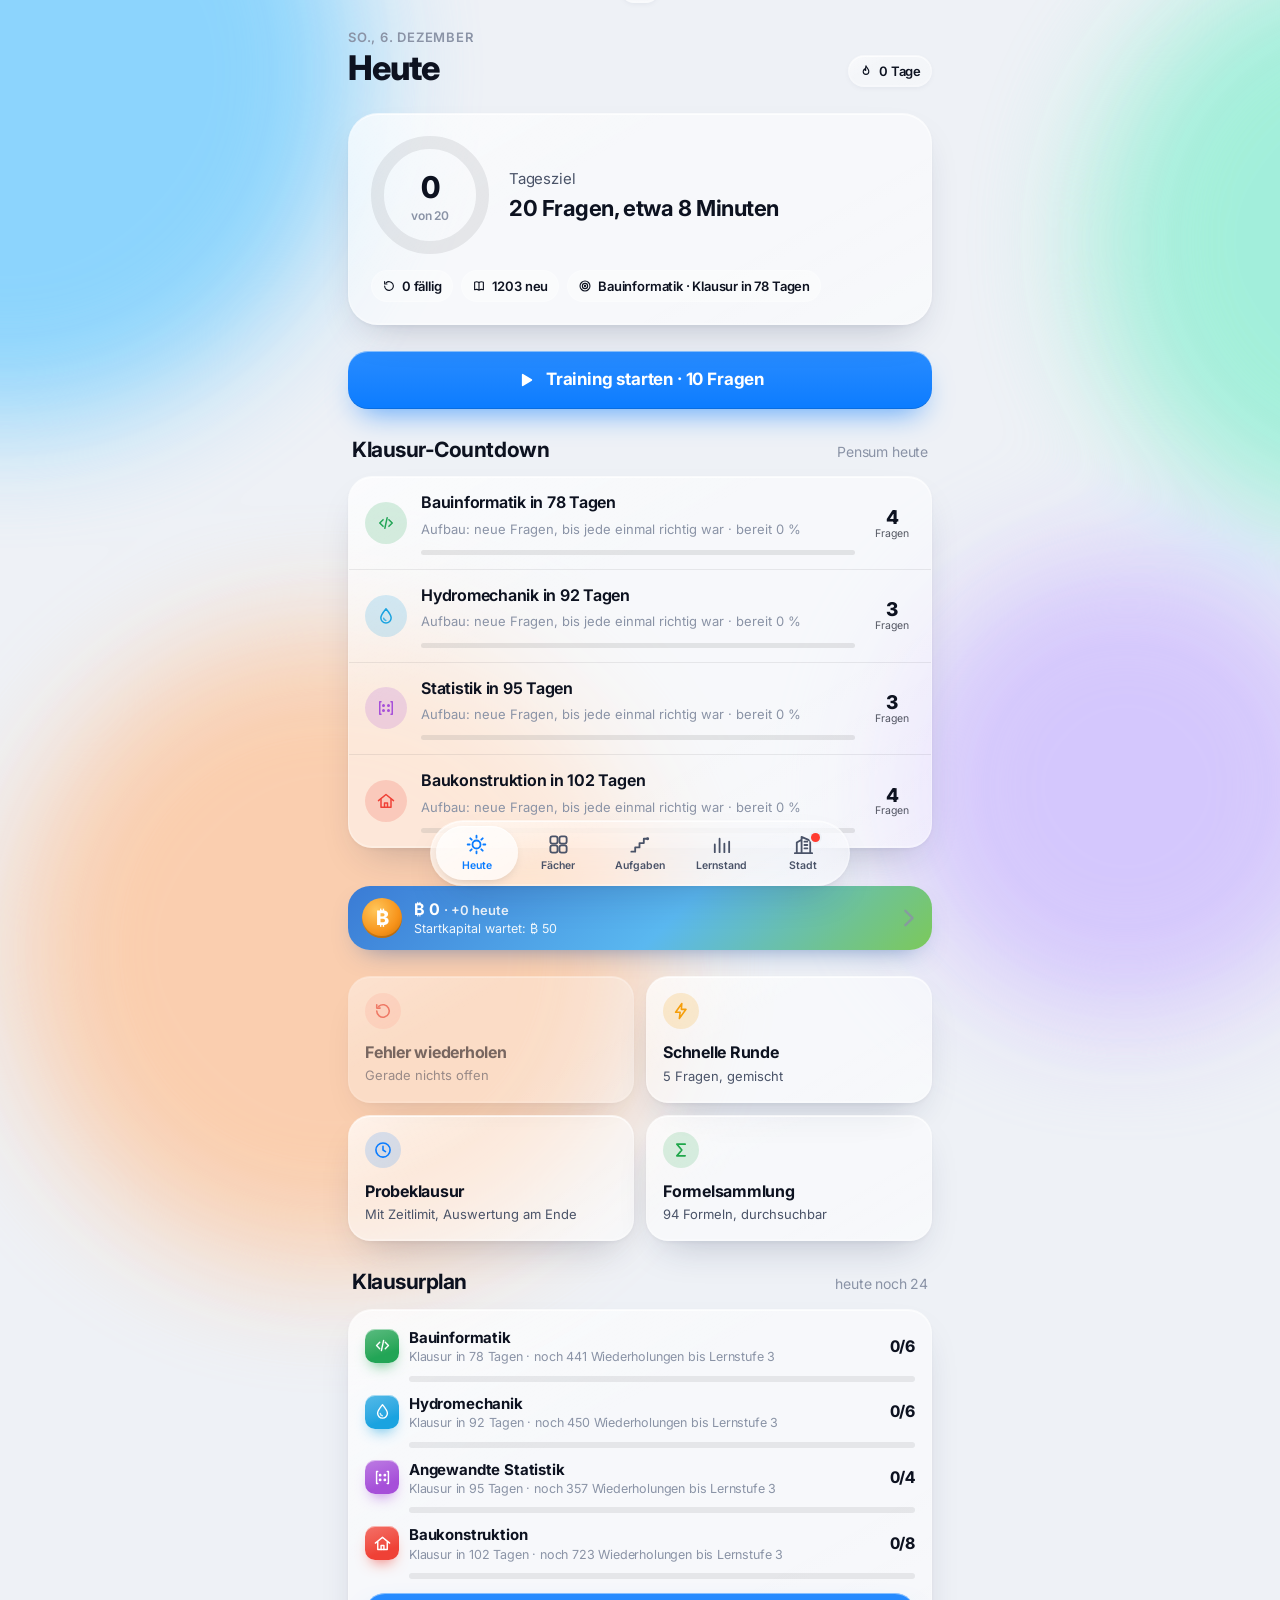
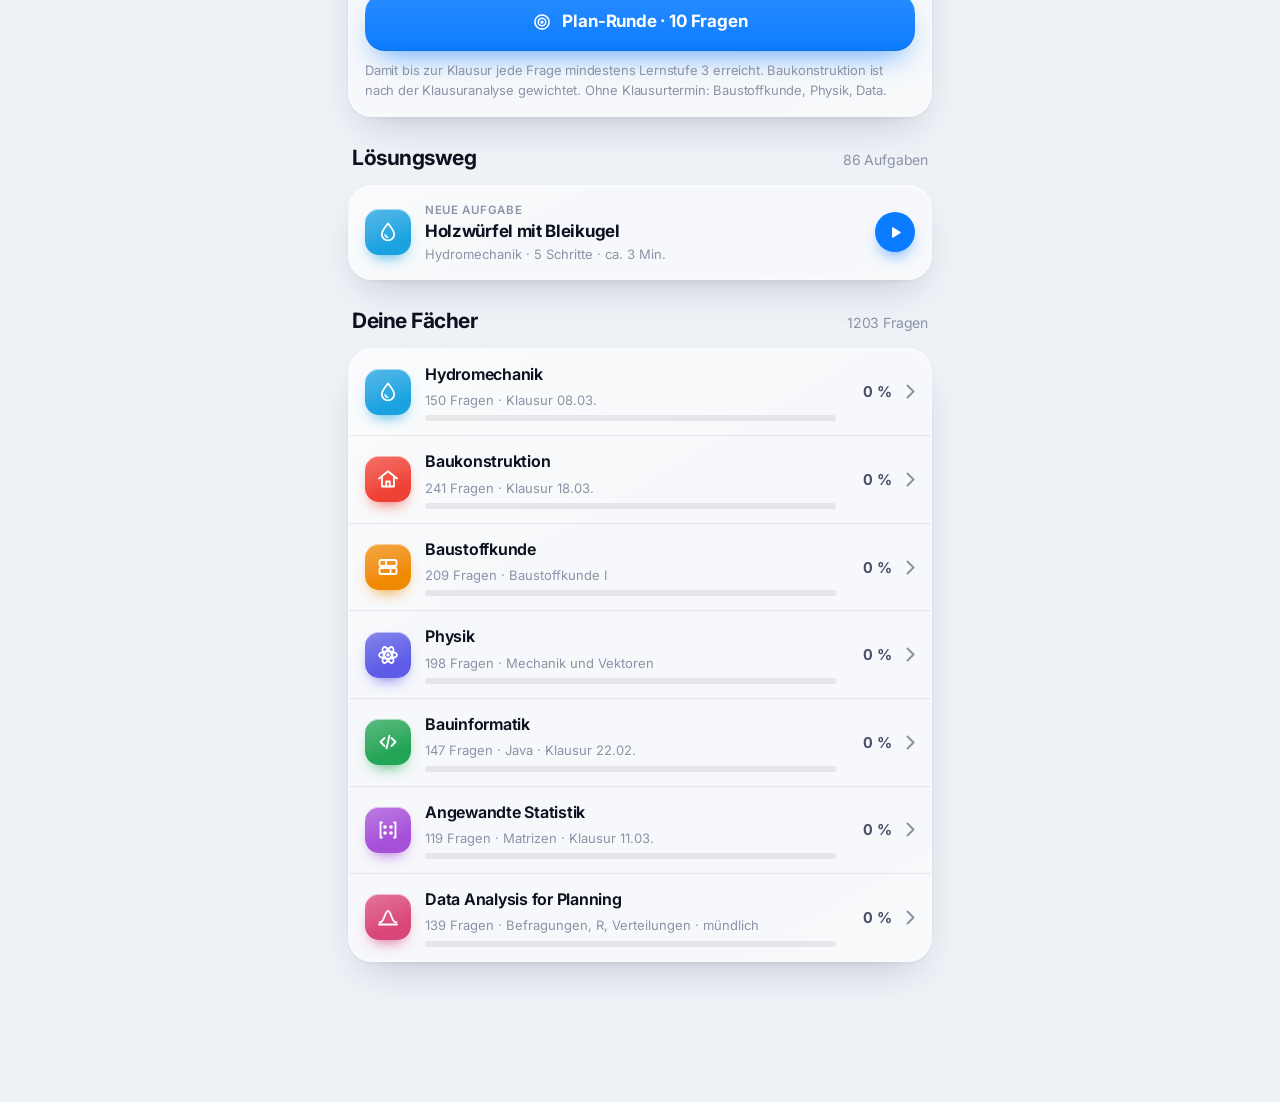
==== commit 4b9d0e10: "Klausurduell 3.1: Lückenschluss – 230 neue Fragen und 18 Lösungsweg-Aufgaben (1203 Fragen, 86 Aufgab" ====
--- a/index.html
+++ b/index.html
@@ -1430,6 +1430,29 @@
       <circle cx="57" cy="84" r="4.5" style="fill:var(--bad)"/><circle cx="160" cy="84" r="4.5" style="fill:var(--bad)"/>${t(57,74,"x<tspan baseline-shift='sub' font-size='8'>u</tspan>","middle","font-size:11px")}${t(160,74,"x<tspan baseline-shift='sub' font-size='8'>u</tspan>","middle","font-size:11px")}
       <circle cx="101" cy="130" r="4" style="fill:var(--ink)"/>${t(104,168,"Minimum: stabil","middle","font-size:11px;font-weight:600")}
       ${t(230,178,"E<tspan baseline-shift='sub' font-size='8'>kin</tspan> = E<tspan baseline-shift='sub' font-size='8'>mech</tspan> − E<tspan baseline-shift='sub' font-size='8'>pot</tspan>","middle","font-size:11.5px;font-weight:600")}`, 186),
+    /* v3.x – Skizzen zu Physik V08 Impuls */
+    impulsboot: () => S(arrow("aib","var(--accent)")+arrow("aib2","var(--c-phys)")+`
+      <path d="M10 118H310" style="stroke:var(--c-hydro);stroke-width:1.6"/><path d="M10 118H310V150H10Z" style="fill:color-mix(in srgb,var(--c-hydro) 18%,transparent)"/>
+      <path d="M60 104H250L236 122H74Z" style="fill:color-mix(in srgb,var(--ink) 14%,transparent);stroke:var(--ink);stroke-width:1.4"/>
+      <circle cx="100" cy="84" r="11" style="fill:var(--c-phys)"/>${t(100,88,"R","middle","font-size:11px;font-weight:700;fill:#fff")}
+      <circle cx="210" cy="88" r="8" style="fill:var(--accent)"/>${t(210,92,"C","middle","font-size:10px;font-weight:700;fill:#fff")}
+      <path d="M104 62C130 40 180 40 204 62" style="stroke:var(--c-phys);stroke-width:1.8;fill:none;marker-end:url(#aib2)"/>${t(154,38,"+l relativ zum Boot","middle","font-size:10.5px;fill:var(--c-phys);font-weight:600")}
+      <path d="M155 104V130" style="stroke:var(--ink);stroke-width:2;stroke-dasharray:3 3"/>${t(155,144,"S bleibt stehen","middle","font-size:10.5px;font-weight:700")}
+      <path d="M200 160H150" style="stroke:var(--accent);stroke-width:2.4;marker-end:url(#aib)"/>${t(206,164,"Boot: −d","start","font-size:11px;fill:var(--accent);font-weight:700")}
+      <path d="M290 118V150M284 150H296" style="stroke:var(--ink-3);stroke-width:2"/>${t(290,112,"Bezug A (Grund)","middle","font-size:10px;fill:var(--ink-3)")}
+      ${t(160,184,"keine äußere Kraft in x:  Σ mᵢ·Δxᵢ = 0 (bzgl. A)","middle","font-size:11.5px;font-weight:700")}`, 192),
+    atwood: () => S(arrow("aat","var(--accent)")+arrow("aat2","var(--c-phys)")+`
+      <path d="M110 12H210" style="stroke:var(--ink);stroke-width:3"/>${[0,1,2,3,4,5].map(i=>`<path d="M${116+i*16} 12l-8-8" style="${ink};stroke-width:1"/>`).join("")}
+      <path d="M160 12V40" style="${ink};stroke-width:1.6"/><circle cx="160" cy="54" r="22" style="fill:color-mix(in srgb,var(--ink) 10%,transparent);stroke:var(--ink);stroke-width:1.6"/><circle cx="160" cy="54" r="2.5" style="fill:var(--ink)"/>
+      <path d="M138 54V110M182 54V130" style="${ink};stroke-width:1.4"/>
+      <rect x="124" y="110" width="28" height="28" rx="3" style="fill:color-mix(in srgb,var(--c-phys) 30%,transparent);stroke:var(--c-phys);stroke-width:1.6"/>${t(138,128,"m₁","middle","font-size:11px;font-weight:700")}
+      <rect x="166" y="130" width="32" height="34" rx="3" style="fill:color-mix(in srgb,var(--c-phys) 55%,transparent);stroke:var(--c-phys);stroke-width:1.6"/>${t(182,151,"m₂","middle","font-size:11px;font-weight:700")}
+      <path d="M110 136V104" style="stroke:var(--c-phys);stroke-width:2;marker-end:url(#aat2)"/>${t(104,124,"a","end","font-size:12px;font-weight:700;fill:var(--c-phys)")}
+      <path d="M212 136V168" style="stroke:var(--c-phys);stroke-width:2;marker-end:url(#aat2)"/>${t(218,156,"a","start","font-size:12px;font-weight:700;fill:var(--c-phys)")}
+      <path d="M232 52V18" style="stroke:var(--accent);stroke-width:2.6;marker-end:url(#aat)"/>${t(240,34,"F (Decke)","start","font-size:11px;font-weight:700;fill:var(--accent)")}
+      ${t(20,60,"m₂ > m₁","start","font-size:11px")}${t(20,78,"a = (m₂−m₁)g/(m₁+m₂)","start","font-size:10.5px")}${t(20,96,"F = 2T < (m₁+m₂)g","start","font-size:10.5px;font-weight:700")}
+      ${t(160,190,"Schwerpunkt beschleunigt nach unten → Decke hält weniger","middle","font-size:11px;font-weight:600")}`, 198),
+
     stuetze: () => S(arrow("as","var(--accent)")+`
       <path d="M160 6V36" style="${acc};stroke-width:2.4" marker-end="url(#as)"/>${t(176,24,"44 t","start","fill:var(--accent);font-weight:700")}
       <rect x="146" y="42" width="28" height="110" rx="3" style="fill:color-mix(in srgb,var(--ink-3) 35%,transparent);stroke:var(--ink);stroke-width:1.5"/>
@@ -1593,7 +1616,7 @@
 const ALLQ = FRAGEN.filter(q => !q.weg), ALLA = AUFG.filter(a => !a.weg);
 
 /* storage */
-const APP_VERSION = "3.0";
+const APP_VERSION = "3.1";
 const KEY = "klausurduell.v1";
 let S = {cards:{}, days:{}, aufg:{}};
 try { const raw = localStorage.getItem(KEY); if (raw) S = Object.assign(S, JSON.parse(raw)); } catch(e) {}
